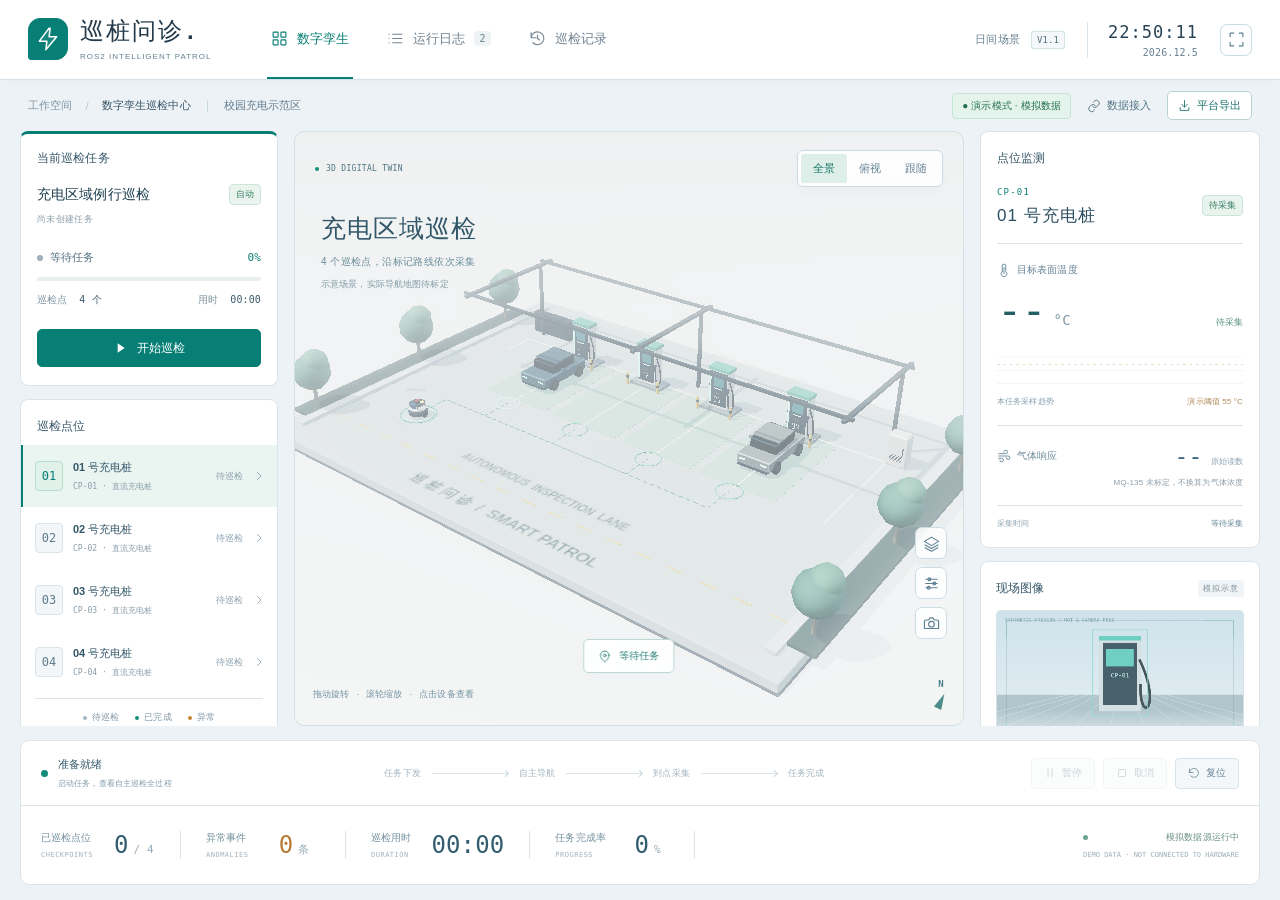
==== deliverables/巡桩问诊-日间优化版.html @ 789c36c6 "Add patrol digital twin daylight demo and organizer platform assets" ====
<!doctype html>
<html lang="zh-CN" class="pt-standalone">
<head>
<!-- Offline demo. All telemetry is simulated until an explicitly configured live adapter is used. -->
  <meta charset="utf-8">
  <meta name="viewport" content="width=device-width, initial-scale=1">
  <meta name="theme-color" content="#edf2f6">
  <meta name="description" content="巡桩问诊 · 基于 ROS2 的智能移动巡检与异常预警系统，独立数字孪生演示模块。">
  <title>巡桩问诊 · 数字孪生巡检中心</title>
  <link rel="icon" href="data:image/svg+xml,%3Csvg xmlns='http://www.w3.org/2000/svg' viewBox='0 0 32 32'%3E%3Crect width='32' height='32' rx='9' fill='%230b1119'/%3E%3Cpath d='M18 4 8 18h7l-1 10 10-15h-8z' fill='%2349dbc3'/%3E%3C/svg%3E">
  <style>
html.pt-standalone{color-scheme:dark;font-family:Inter,"PingFang SC","Microsoft YaHei","Noto Sans CJK SC",sans-serif;background:#0b1119;color:#d8e2e9;font-synthesis:none}
.pt-app,.pt-app *{box-sizing:border-box}.pt-standalone body{margin:0}.pt-app button,.pt-app input{font:inherit}.pt-app button{cursor:pointer}.pt-app button:disabled{cursor:not-allowed}.pt-app button:focus-visible,.pt-app a:focus-visible,.pt-app input:focus-visible,.pt-app canvas:focus-visible{outline:2px solid #65e5c8;outline-offset:3px}.pt-app [hidden]{display:none!important}
.pt-app{--bg:#0b1119;--panel:rgba(17,26,36,.93);--border:rgba(136,166,186,.12);--text:#d8e2e9;--muted:#718796;--green:#50dbba;--amber:#f3b467;position:relative;min-width:360px;height:100dvh;min-height:740px;display:flex;flex-direction:column;background:var(--bg);overflow:hidden;font-family:Inter,"PingFang SC","Microsoft YaHei","Noto Sans CJK SC",sans-serif;font-size:12px;color:var(--text);letter-spacing:.01em}
.pt-app button,.pt-app a{-webkit-tap-highlight-color:transparent}.pt-app button{color:inherit}.pt-app button:disabled{opacity:.35}.pt-app button svg,.pt-app a svg{width:17px;height:17px;flex-shrink:0}.pt-app button{transition:background .16s,border-color .16s,color .16s;touch-action:manipulation}.pt-app button:hover:not(:disabled){color:#e4fff6}.pt-app strong,.pt-app b{font-weight:600}.pt-app small{font-size:10px}.pt-app a{color:inherit;text-decoration:none}.pt-app p,.pt-app h1,.pt-app h2{margin:0}.pt-muted{color:var(--muted)}
.pt-header{height:80px;min-height:80px;border-bottom:1px solid var(--border);display:flex;align-items:center;padding:0 28px;gap:56px;background:#0e151e;z-index:3}.pt-brand{display:flex;gap:12px;align-items:center;flex-shrink:0}.pt-logo{width:40px;height:42px;border-radius:11px;background:linear-gradient(145deg,#204b45,#15302e);border:1px solid #377b68;display:grid;place-items:center;box-shadow:0 0 25px #36ddaf0c}.pt-brand .pt-logo svg{width:26px;height:26px;color:#71f6ce;stroke-width:1.4;fill:#4ccfa512}.pt-brand strong{font-size:24px;letter-spacing:3px;display:block;line-height:1.1}.pt-brand-accent{color:#6ce6c5}.pt-brand-dot{color:#6ce6c5;letter-spacing:0;margin-left:3px}.pt-brand small{display:block;font-size:8px;letter-spacing:2.1px;color:#718b97;margin-top:8px}.pt-nav{display:flex;align-self:stretch;gap:30px}.pt-nav button{background:transparent;border:0;border-bottom:2px solid transparent;padding:0 4px;display:flex;align-items:center;gap:9px;font-size:13px;color:#8193a0;white-space:nowrap}.pt-nav button.active{color:#7be8c9;border-bottom-color:#58d7b4}.pt-nav-count{font:10px ui-monospace,Consolas,monospace;background:#223038;border-radius:4px;padding:2px 5px}.pt-header-right{margin-left:auto;display:flex;align-items:center;gap:22px}.pt-environment{font-size:11px;color:#748998;white-space:nowrap}.pt-environment span{font:9px ui-monospace,monospace;color:#92a4b2;border:1px solid var(--border);padding:3px 5px;border-radius:3px;margin-left:8px}.pt-clock{text-align:right;padding-left:20px;border-left:1px solid var(--border)}.pt-clock b{display:block;font:17px ui-monospace,Consolas,monospace;letter-spacing:1px}.pt-clock small{display:block;font:10px ui-monospace,monospace;color:#748998;margin-top:5px}
.pt-icon-button{display:inline-grid;place-items:center;width:32px;height:32px;background:#13212bd9;border:1px solid #8aa6b526;border-radius:7px;color:#91a5b4!important;flex-shrink:0}.pt-icon-button:hover{background:#244139!important;border-color:#4e8c78}.pt-text-button{display:inline-flex;gap:6px;align-items:center;background:transparent;border:0;color:#8b9fae!important;padding:0;font-size:11px}.pt-text-button svg{width:14px!important;height:14px!important}.pt-subheader{height:51px;min-height:51px;display:flex;align-items:center;justify-content:space-between;padding:0 28px;font-size:11px;background:#0d141c;z-index:2}.pt-subheader>div{display:flex;align-items:center;gap:13px}.pt-breadcrumb{color:#6b7d8b}.pt-slash{color:#3a4b58}.pt-separator{height:12px;width:1px;background:#354451;margin:0 3px}.pt-subheader-right{gap:23px!important}.pt-mode-badge{color:#6ddab9;font-size:10px;background:#294d3d38;border:1px solid #54d4a82b;border-radius:4px;padding:5px 9px}.pt-mode-badge.live{color:#edbc72;background:#71532a29;border-color:#d8a15342}
.pt-workspace{position:relative;display:grid;grid-template-columns:258px minmax(0,1fr) 280px;gap:15px;flex:1;min-height:0;padding:0 20px 14px}.pt-sidebar{display:flex;flex-direction:column;gap:13px;min-height:0;overflow-y:auto;scrollbar-width:thin;scrollbar-color:#30434d transparent;z-index:1}.pt-panel{border:1px solid var(--border);border-radius:9px;background:linear-gradient(135deg,#16212cdd,#101923ee);padding:17px 16px;box-shadow:0 8px 24px #0000000e}.pt-section-title{display:flex;justify-content:space-between;align-items:center;font-size:12px;font-weight:600;margin-bottom:17px}.pt-kicker{font:8px ui-monospace,SFMono-Regular,Consolas,monospace;letter-spacing:1.3px;color:#5c788a;font-weight:400}.pt-mission-name{font-size:14px;display:flex;align-items:center;justify-content:space-between;gap:8px}.pt-tiny-tag{font-size:9px;font-weight:400;color:#6ad5b3;background:#24503e39;border:1px solid #4d9d752e;padding:3px 6px;border-radius:4px;white-space:nowrap}.pt-mission-id{font:9px ui-monospace,monospace;color:#587183;margin-top:8px;letter-spacing:.3px}.pt-mission-status{display:flex;align-items:center;gap:7px;margin-top:24px;font-size:11px}.pt-mission-status>i{width:6px;height:6px;border-radius:50%;background:#667a87}.pt-mission-status>i.running{background:#55dcb7;box-shadow:0 0 8px #55dcb744}.pt-mission-status>i.paused{background:#e4b167}.pt-mission-status>b{font-size:11px;color:#aabec8}.pt-mission-status>span{margin-left:auto;font:11px ui-monospace,monospace;color:#69dbbb}.pt-progress{height:4px;background:#26353d;border-radius:2px;margin-top:12px;overflow:hidden}.pt-progress>i{height:100%;width:0;background:linear-gradient(90deg,#278d81,#65e5bc);display:block;transition:width .3s}.pt-mission-meta{display:flex;justify-content:space-between;font-size:10px;color:#69818f;margin-top:12px}.pt-mission-meta b{font:10px ui-monospace,monospace;color:#b9cbd3;margin-left:9px}.pt-primary{display:flex;align-items:center;justify-content:center;gap:8px;background:#59d5b1;color:#0c2823!important;border:1px solid #79e7c8;border-radius:5px;min-height:38px;padding:8px 15px;font-size:12px;font-weight:600;box-shadow:0 3px 14px #4ed6ab0c}.pt-primary:hover:not(:disabled){background:#84eccb!important;color:#0c2823!important}.pt-start-large{width:100%;margin-top:22px;font-size:12px}.pt-start-large span{margin-left:auto;font:8px ui-monospace,monospace;letter-spacing:.2px;opacity:.65}.pt-start-large svg{width:14px!important;height:14px!important;fill:currentColor;stroke-width:0}.pt-start-large:disabled{background:#263e3b;border-color:#37524c;color:#8db3a7!important;opacity:.75!important}
.pt-points-panel{padding:17px 0 13px}.pt-points-panel .pt-section-title{padding:0 16px;margin-bottom:10px}.pt-point{display:flex;align-items:center;gap:10px;padding:15px 12px;width:100%;text-align:left;border:0;border-left:2px solid transparent;background:transparent}.pt-point:hover{background:#263c4144}.pt-point.selected{background:linear-gradient(90deg,#2e5d542e,#24413d0a);border-left-color:#56ddba}.pt-point-number{font:12px ui-monospace,Consolas,monospace;color:#5f7b8b;display:grid;place-items:center;width:28px;height:30px;border:1px solid #68838a2a;border-radius:5px;background:#122029}.pt-point.selected .pt-point-number{color:#66d9bd;border-color:#397c6a6e;background:#234b3e49}.pt-point-text{display:flex;flex-direction:column;gap:6px;flex:1}.pt-point-text strong{font-size:11px}.pt-point-text small{font:8px ui-monospace,"Microsoft YaHei",monospace;color:#657c8c;white-space:nowrap}.pt-point-state{font-size:9px;color:#647b88;white-space:nowrap}.pt-point-state.done{color:#66cdae}.pt-point-state.warning{color:var(--amber)}.pt-point>svg{width:12px!important;height:12px!important;color:#607785}.pt-point-legend{display:flex;justify-content:center;gap:16px;border-top:1px solid var(--border);padding-top:12px;margin:5px 14px 0;font-size:9px;color:#78909d}.pt-point-legend span{display:flex;align-items:center;gap:5px}.pt-point-legend i{display:block;width:4px;height:4px;border-radius:50%;background:#667c89}.pt-point-legend i.green{background:#65d7b5}.pt-point-legend i.orange{background:#efb361}.pt-robot-identity{display:flex;align-items:center;gap:10px}.pt-robot-symbol{width:38px;height:38px;display:grid;place-items:center;border:1px solid #3b637352;background:#25435240;border-radius:8px;color:#7db8ca}.pt-robot-symbol svg{width:25px;height:25px}.pt-robot-identity strong{font:11px ui-monospace,monospace;letter-spacing:.6px}.pt-robot-identity small{display:block;font-size:9px;color:#698190;margin-top:6px}.pt-robot-identity .pt-tiny-tag{margin-left:auto}.pt-robot-metrics{display:flex;justify-content:space-between;margin-top:20px;font-size:9px;color:#8399a7}.pt-robot-metrics>span{display:flex;align-items:center;gap:5px}.pt-robot-metrics svg{width:12px;height:12px;color:#7896a3}.pt-robot-metrics b{font-size:10px;color:#b0c6d0;margin-left:2px}.pt-coordinate{margin-top:15px;padding:10px 11px;background:#0d1821;border:1px solid #6f94a318;border-radius:5px;display:flex;justify-content:space-between;font:9px ui-monospace,monospace;color:#486a7c}.pt-coordinate b{color:#809ba9;font-weight:400;margin-left:7px}.pt-side-note{font-size:10px;color:#516b7b;padding:4px 6px;display:flex;flex-wrap:wrap;align-items:center;gap:6px}.pt-side-note>svg{width:13px;height:13px}.pt-side-note>span{flex-basis:100%;padding-left:19px;font-size:9px;color:#405969}
.pt-viewport{min-width:0;position:relative;border:1px solid #50728523;border-radius:10px;overflow:hidden;background:#101b25}.pt-scene-host{position:absolute;inset:0}.pt-scene-host canvas{display:block;width:100%;height:100%;touch-action:none}.pt-scene-top{position:absolute;top:17px;left:18px;right:18px;display:flex;align-items:center;justify-content:space-between;gap:10px;pointer-events:none}.pt-scene-caption{display:flex;align-items:center;gap:7px;font:8px ui-monospace,monospace;letter-spacing:1.2px;color:#94b6bf;flex-wrap:wrap}.pt-scene-caption small{display:block;flex-basis:100%;padding-left:11px;font:7px ui-monospace,monospace;letter-spacing:1px;color:#4f7484}.pt-live-dot{width:4px;height:4px;background:#63d9ba;border-radius:50%;box-shadow:0 0 7px #63d9ba77}.pt-view-switch{display:flex;background:#0e1a23c9;padding:3px;border:1px solid #658e9b2b;border-radius:6px;pointer-events:auto;backdrop-filter:blur(12px);flex-shrink:0}.pt-view-switch button{background:transparent;border:0;padding:7px 12px;color:#7894a3;font-size:10px;border-radius:3px}.pt-view-switch button.active{background:#2b4f4a7a;color:#86e0c8}.pt-scene-label{position:absolute;top:83px;left:27px;pointer-events:none;text-shadow:0 2px 10px #101b25}.pt-scene-label>.pt-kicker{font-size:8px;letter-spacing:2px;color:#608a99}.pt-scene-label h1{font-size:25px;line-height:1.6;letter-spacing:2px;font-weight:400;margin-top:8px;color:#c6dbe1}.pt-scene-label h1 span{display:block;color:#6fc8b5}.pt-scene-label p{font-size:9px;letter-spacing:2px;margin-top:10px;color:#658796}.pt-scene-tools{position:absolute;right:16px;bottom:86px;display:flex;flex-direction:column;gap:8px}.pt-scene-tools .pt-icon-button{background:#10212be0;backdrop-filter:blur(8px)}.pt-scene-bottom{position:absolute;bottom:16px;left:18px;right:18px;display:flex;justify-content:space-between;align-items:center;pointer-events:none}.pt-scene-help{font-size:8px;color:#527484}.pt-scene-help>span{padding:0 7px}.pt-compass{display:flex;flex-direction:column;align-items:center;gap:4px;color:#7fabae;font:9px ui-monospace,monospace}.pt-compass i{display:block;width:0;height:0;border-left:4px solid transparent;border-right:4px solid transparent;border-bottom:16px solid #75b3b0;transform:rotate(25deg)}.pt-target-pill{position:absolute;bottom:52px;left:50%;transform:translateX(-50%);padding:9px 14px;border:1px solid #5b9b8b30;background:#102a2ad9;border-radius:5px;display:flex;align-items:center;gap:8px;white-space:nowrap;backdrop-filter:blur(12px);color:#88c9b8;font-size:10px;pointer-events:none}.pt-target-pill svg{width:13px;height:13px}.pt-render-error{position:absolute;inset:20%;padding:25px;display:flex;flex-direction:column;justify-content:center;gap:15px;text-align:center;background:#11212def;border:1px solid #526b7c;border-radius:12px;line-height:1.8}.pt-render-error p{font-size:11px;overflow-wrap:anywhere;color:#dcba89}.pt-render-error small{color:#829cab}
.pt-insight-panel .pt-section-title{margin-bottom:17px}.pt-insight-heading{display:flex;justify-content:space-between;align-items:center;border-bottom:1px solid var(--border);padding-bottom:16px}.pt-insight-heading>div>span{font:9px ui-monospace,monospace;color:#6dbba8;letter-spacing:1.2px}.pt-insight-heading h2{font-size:17px;font-weight:500;margin-top:6px;letter-spacing:1px}.pt-reading{margin-top:19px}.pt-reading>span{display:flex;align-items:center;gap:6px;font-size:10px;color:#8ba0ae}.pt-reading>span svg{width:14px;height:14px;color:#7b9da9}.pt-reading>div{display:flex;align-items:baseline;gap:8px;margin-top:9px}.pt-reading strong{font:42px ui-monospace,Consolas,monospace;letter-spacing:-2px;color:#c9e3e1;line-height:1.2}.pt-reading small{font:14px ui-monospace,monospace;color:#8ca7b1}.pt-reading-state{font-size:9px;margin-left:auto;color:#78b7a5}.pt-reading.warning strong,.pt-reading.warning .pt-reading-state{color:#f0b369}.pt-reading canvas{width:100%;height:40px;margin-top:12px;display:block}.pt-chart-labels{display:flex!important;justify-content:space-between;font-size:8px;color:#547380;margin-top:8px!important}.pt-chart-labels span:last-child{color:#9a825f}.pt-gas-reading{display:flex;justify-content:space-between;align-items:center;border-top:1px solid var(--border);padding-top:17px;margin-top:18px}.pt-gas-reading>span{font-size:10px;color:#8ca3af;display:flex;align-items:center;gap:6px}.pt-gas-reading svg{width:14px;height:14px}.pt-gas-reading b{font:23px ui-monospace,monospace;color:#bfd6df}.pt-gas-reading small{font-family:"Microsoft YaHei",sans-serif;font-size:8px;color:#60818f;margin-left:8px}.pt-data-note{font-size:8px;color:#617683;margin-top:8px!important;text-align:right}.pt-update-time{display:flex;justify-content:space-between;color:#536c7a;font-size:8px;border-top:1px solid var(--border);margin-top:17px;padding-top:12px}.pt-update-time>span{font-family:ui-monospace,monospace;color:#738b98}.pt-camera-panel{padding:15px}.pt-camera-panel .pt-section-title{margin-bottom:13px}.pt-camera-tag{font:8px ui-monospace,"Microsoft YaHei",monospace;letter-spacing:1px;color:#798c99;background:#27333d;padding:3px 5px;border-radius:3px}.pt-camera-frame{position:relative;aspect-ratio:1.85;border:1px solid #50697938;border-radius:5px;overflow:hidden;background:#10202b}.pt-camera-frame canvas,.pt-camera-frame img{display:block;width:100%;height:100%;object-fit:cover}.pt-camera-caption{position:absolute;bottom:0;left:0;right:0;background:linear-gradient(0deg,#091721f0,#09172100);padding:15px 8px 7px;font-size:8px;color:#a1b6bf;text-align:center}.pt-camera-corners{position:absolute;inset:9px;pointer-events:none;border:1px solid #679a9333}.pt-camera-corners:before,.pt-camera-corners:after{content:"";position:absolute;inset:-1px;pointer-events:none;border:1px solid #70b9a577;clip-path:polygon(0 0,13% 0,13% 1%,1% 1%,1% 15%,0 15%,0 0,100% 0,100% 15%,99% 15%,99% 1%,87% 1%,87% 0)}.pt-camera-corners:after{transform:rotate(180deg)}.pt-alert-panel{flex:1;min-height:140px}.pt-alert-count{background:#5a472a46;border:1px solid #b9924b33;padding:1px 6px;border-radius:4px;font:10px ui-monospace,monospace;color:#e4b373}.pt-empty-alert{display:flex;align-items:center;gap:11px;padding:13px 0;color:#597785}.pt-empty-alert>svg{width:29px;height:29px;border:1px solid #42695b;border-radius:50%;padding:6px;color:#72b59b}.pt-empty-alert>span{font-size:10px;color:#9ab1bc}.pt-empty-alert small{display:block;font-size:8px;color:#5d7988;margin-top:7px}.pt-alert-item{display:flex;align-items:flex-start;gap:8px;background:#5b41231f;border:1px solid #b5874738;border-radius:5px;padding:11px 9px;margin-bottom:8px}.pt-alert-item>svg{width:14px;height:14px;color:#e6ad66;flex-shrink:0}.pt-alert-item>div{flex:1}.pt-alert-item strong{font-size:10px;color:#e5b981;line-height:1.5}.pt-alert-item small,.pt-alert-item>div>span{display:block;font-size:8px;color:#9f8e78;margin-top:6px}.pt-alert-item .pt-text-button{font-size:8px;white-space:nowrap;margin-top:3px}
.pt-footer{margin:0 20px 15px;border:1px solid var(--border);border-radius:9px;background:#101a24;z-index:2;flex-shrink:0;overflow:hidden}.pt-control-strip{height:65px;display:flex;align-items:center;padding:0 20px;border-bottom:1px solid var(--border);gap:20px}.pt-control-title{display:flex;align-items:center;gap:10px;min-width:230px}.pt-control-led{width:7px;height:7px;background:#68dfb8;border-radius:50%;box-shadow:0 0 12px #68dfb833}.pt-control-title strong{font-size:11px;display:block}.pt-control-title small{font:8px ui-monospace,"Microsoft YaHei",monospace;color:#68818f;margin-top:6px;display:block}.pt-timeline{display:flex;align-items:center;gap:11px;margin:auto;width:40%;max-width:440px;color:#536f80;font-size:9px}.pt-timeline span{white-space:nowrap}.pt-timeline span.active{color:#6ac8ac}.pt-timeline i{flex:1;min-width:10px;height:1px;background:#304651;position:relative}.pt-timeline i:after{content:"";width:4px;height:4px;border-top:1px solid #304651;border-right:1px solid #304651;transform:rotate(45deg);position:absolute;right:0;top:-1.5px}.pt-control-actions{display:flex;gap:8px;margin-left:auto}.pt-control-actions>button{display:flex;align-items:center;gap:6px;background:#1c2a35;border:1px solid #637f9026;border-radius:4px;font-size:10px;min-height:31px;padding:5px 12px;color:#9cabb8}.pt-control-actions>button svg{width:12px;height:12px}.pt-stat-strip{height:78px;display:flex;align-items:center;padding:0 20px;gap:25px}.pt-stat-strip>div:not(.pt-data-status){display:grid;grid-template-columns:auto auto;column-gap:20px;row-gap:6px;min-width:140px;padding-right:25px;border-right:1px solid var(--border);align-items:center}.pt-stat-strip>div>span:first-child{font-size:10px;color:#829ba9}.pt-stat-strip strong{font:24px ui-monospace,Consolas,monospace;grid-row:span 2}.pt-stat-strip strong b{font-weight:400}.pt-stat-strip strong small{font-size:11px;color:#637d8b;margin-left:5px}.pt-stat-caption{font:7px ui-monospace,monospace;letter-spacing:1.2px;color:#466575}.pt-amber{color:#e8b66f}.pt-data-status{margin-left:auto;display:grid;grid-template-columns:6px 1fr;gap:7px 8px;text-align:right;align-items:center}.pt-data-status>i{width:5px;height:5px;border-radius:50%;background:#66c6a8}.pt-data-status>i.offline{background:#d8aa6f}.pt-data-status>span{font-size:9px;color:#8ba69f}.pt-data-status>small{grid-column:span 2;font:7px ui-monospace,monospace;color:#536e7e;letter-spacing:.3px}
.pt-toast{position:absolute;left:50%;bottom:184px;transform:translateX(-50%);padding:13px 19px;border:1px solid #4c9c8399;border-radius:7px;background:#16352ff2;box-shadow:0 8px 25px #0005;color:#c8e8df;font-size:12px;z-index:20;max-width:90%;line-height:1.6;backdrop-filter:blur(12px)}.pt-dialog{width:min(760px,calc(100vw - 40px));max-height:85dvh;background:#101c27;color:var(--text);border:1px solid #4c6a7c88;border-radius:14px;padding:0;box-shadow:0 30px 120px #0009;scrollbar-width:thin;scrollbar-color:#304754 transparent}.pt-dialog::backdrop{background:#040c13ab;backdrop-filter:blur(7px)}.pt-dialog-header{display:flex;justify-content:space-between;align-items:center;padding:24px 27px;border-bottom:1px solid var(--border);position:sticky;top:0;background:#111f2a;z-index:1}.pt-dialog-header h2{font-size:21px;font-weight:500;margin-top:7px}.pt-dialog-content{padding:25px 27px}.pt-dialog-description{font-size:12px;line-height:1.9;color:#95adbc;margin-bottom:22px!important}.pt-log-list{max-height:45vh;overflow:auto}.pt-log-row{display:flex;gap:14px;align-items:flex-start;padding:13px 0;border-bottom:1px solid var(--border);font-size:12px}.pt-log-row time{font:10px ui-monospace,monospace;color:#6a879a;padding-top:2px;flex-shrink:0}.pt-log-type{color:#7bcfb2;font-size:9px;background:#2f544947;padding:2px 5px;border-radius:3px;white-space:nowrap}.pt-log-row p{line-height:1.5;color:#bacbd4}.pt-secondary{display:inline-flex;align-items:center;gap:7px;background:#1c2d3a;border:1px solid #4c687a66;border-radius:5px;padding:10px 15px;font-size:12px;color:#bed2dc}.pt-history-list{max-height:45vh;overflow:auto;margin-bottom:20px}.pt-history-card{padding:18px;border:1px solid var(--border);border-radius:7px;margin-bottom:12px;background:#172733}.pt-history-card>div:first-child{display:flex;justify-content:space-between;gap:10px}.pt-history-card>div>b{font:12px ui-monospace,monospace}.pt-history-card>small{display:block;color:#638195;font-size:10px;margin:9px 0}.pt-history-card p{color:#9bb7c4;margin:12px 0;font-size:12px}.pt-history-card>div:last-child{display:flex;gap:9px;flex-wrap:wrap}.pt-history-card>div:last-child>span{background:#183e3544;color:#79c5ac;padding:7px;font:9px ui-monospace,monospace;border-radius:4px}.pt-history-card .warning{background:#4d362433!important;color:#d9a56b!important}.pt-dialog-empty{padding:40px 15px;text-align:center;color:#7892a2}.pt-mode-options{display:grid;grid-template-columns:1fr 1fr;gap:12px}.pt-mode-options button{text-align:left;border:1px solid #3e596c80;background:#152733;border-radius:8px;padding:20px 17px}.pt-mode-options button.selected{border-color:#5fd8b399;background:#234b3e4d}.pt-mode-options strong{display:block;font-size:14px;color:#c1ddd4}.pt-mode-options span{display:block;font-size:10px;color:#71938e;line-height:1.7;margin-top:10px}.pt-connection-form{margin-top:25px;padding-top:23px;border-top:1px solid var(--border)}.pt-connection-form label{display:block;font-size:12px;margin-bottom:10px}.pt-connection-form input{display:block;width:100%;background:#0c1923;border:1px solid #3f5b6d99;padding:12px;border-radius:5px;color:#c5dee6;font:12px ui-monospace,monospace}.pt-connection-form>small{display:block;color:#748f9e;margin-top:10px;line-height:1.8;font-size:10px}.pt-connection-form>div{display:flex;gap:10px;align-items:center;margin-top:18px}.pt-connection-form>div>span{color:#92a8b3;margin-left:auto;font-size:11px}.pt-interface-note{background:#b5813920;border:1px solid #ad813841;padding:17px;margin-top:24px;border-radius:6px;font-size:11px;line-height:1.9;color:#9d967d}.pt-interface-note strong{color:#d5b67b}.pt-interface-note p{margin-top:8px}
@media(min-width:1600px){.pt-workspace{grid-template-columns:290px minmax(0,1fr) 315px;gap:20px;padding:0 27px 20px}.pt-header{padding:0 34px}.pt-subheader{padding:0 34px;height:58px;min-height:58px}.pt-panel{padding:20px}.pt-points-panel{padding:20px 0 15px}.pt-point{padding:19px 16px}.pt-point-text strong{font-size:12px}.pt-point-text small{font-size:9px}.pt-point-state{font-size:10px}.pt-section-title{font-size:13px}.pt-mission-name{font-size:15px}.pt-mission-status{margin-top:28px}.pt-start-large{margin-top:25px;height:42px}.pt-scene-label{top:93px;left:34px}.pt-scene-label h1{font-size:30px}.pt-insight-heading h2{font-size:19px}.pt-reading strong{font-size:48px}.pt-reading canvas{height:49px}.pt-footer{margin:0 27px 20px}.pt-stat-strip{gap:35px}.pt-stat-strip>div:not(.pt-data-status){min-width:170px;padding-right:35px}.pt-control-strip{height:70px}.pt-stat-strip{height:85px}.pt-side-note{margin-top:4px}}
@media(max-width:1200px){.pt-header{gap:28px;padding:0 20px}.pt-nav{gap:17px}.pt-header-right{gap:12px}.pt-environment{display:none}.pt-workspace{grid-template-columns:225px minmax(0,1fr) 245px;gap:10px;padding:0 12px 12px}.pt-panel{padding:14px 12px}.pt-points-panel{padding:14px 0}.pt-point{padding:14px 8px;gap:7px}.pt-point-text small{font-size:7px}.pt-point>svg{display:none}.pt-point-state{font-size:8px}.pt-point-number{width:24px}.pt-kicker{font-size:7px;letter-spacing:.6px}.pt-mission-name{font-size:12px}.pt-start-large span{font-size:7px}.pt-scene-label{left:20px;top:83px}.pt-scene-label h1{font-size:21px}.pt-scene-caption{font-size:7px;letter-spacing:.5px}.pt-scene-caption small{display:none}.pt-view-switch button{padding:6px 9px}.pt-scene-top{left:13px;right:13px}.pt-footer{margin:0 12px 12px}.pt-control-title{min-width:210px}.pt-control-strip{padding:0 14px;gap:10px}.pt-control-actions>button{padding:5px 8px}.pt-timeline{gap:7px;font-size:8px}.pt-stat-strip{gap:18px;padding:0 14px}.pt-stat-strip>div:not(.pt-data-status){min-width:122px;padding-right:18px;column-gap:12px}.pt-stat-strip strong{font-size:22px}.pt-data-status>small{font-size:6px;letter-spacing:0}.pt-data-status>span{font-size:8px}.pt-scene-help{font-size:7px}.pt-scene-help>span{padding:0 4px}.pt-camera-caption{font-size:7px}}
@media(max-height:850px) and (min-width:1000px){.pt-app{min-height:690px}.pt-header{height:66px;min-height:66px}.pt-subheader{height:43px;min-height:43px}.pt-panel{padding-top:13px;padding-bottom:13px}.pt-section-title{margin-bottom:12px}.pt-mission-status{margin-top:16px}.pt-start-large{margin-top:15px}.pt-point{padding-top:12px;padding-bottom:12px}.pt-sidebar{gap:10px}.pt-robot-metrics{margin-top:13px}.pt-coordinate{margin-top:10px;padding:8px}.pt-side-note{display:none}.pt-insight-heading{padding-bottom:12px}.pt-reading{margin-top:13px}.pt-reading strong{font-size:35px}.pt-reading canvas{height:30px;margin-top:7px}.pt-gas-reading{padding-top:12px;margin-top:11px}.pt-update-time{margin-top:10px;padding-top:9px}.pt-camera-panel{padding:12px}.pt-camera-frame{aspect-ratio:2.2}.pt-alert-panel{min-height:120px}.pt-control-strip{height:56px}.pt-stat-strip{height:68px}.pt-scene-label h1{font-size:22px}}
@media(max-width:999px){.pt-app{height:auto;min-height:100dvh;overflow:visible}.pt-header{height:70px;min-height:70px;gap:20px;flex-wrap:wrap}.pt-brand strong{font-size:20px}.pt-brand small{font-size:7px;letter-spacing:1.5px}.pt-logo{width:34px;height:36px}.pt-nav{gap:15px;margin-left:auto}.pt-nav button{font-size:11px;gap:5px}.pt-header-right{margin-left:0}.pt-clock{display:none}.pt-header-right .pt-icon-button{width:29px;height:29px}.pt-subheader{height:46px;min-height:46px;padding:0 18px}.pt-breadcrumb,.pt-slash,.pt-separator,.pt-subheader .pt-muted{display:none}.pt-workspace{grid-template-columns:235px 1fr;gap:12px;padding:0 15px 15px;flex:none}.pt-left{grid-column:1;grid-row:1;height:650px}.pt-viewport{grid-column:2;grid-row:1;height:650px}.pt-right{grid-column:span 2;display:grid;grid-template-columns:1.2fr 1fr;overflow:visible}.pt-right .pt-insight-panel{grid-row:span 2}.pt-insight-panel .pt-reading canvas{height:60px}.pt-camera-frame{aspect-ratio:2.5}.pt-alert-panel{min-height:135px}.pt-robot-panel{flex:1}.pt-side-note{display:none}.pt-scene-label h1{font-size:23px}.pt-scene-caption{display:none}.pt-scene-top{justify-content:flex-end}.pt-footer{margin:0 15px 15px}.pt-timeline{display:none}.pt-stat-strip{flex-wrap:wrap;height:auto;padding:18px;gap:20px}.pt-stat-strip>div:not(.pt-data-status){flex:1;min-width:130px}.pt-data-status{flex-basis:100%;display:flex;justify-content:flex-end;flex-wrap:wrap}.pt-data-status>small{margin-left:8px}.pt-toast{position:fixed;bottom:25px}.pt-control-title{min-width:0;flex:1}.pt-control-title small{font-size:7px}}
@media(max-width:620px){.pt-header{padding:0 14px;gap:9px;height:69px;min-height:69px}.pt-brand{gap:8px}.pt-brand strong{font-size:18px;letter-spacing:2px}.pt-brand small{font-size:6px;letter-spacing:1px;margin-top:6px}.pt-nav{gap:7px}.pt-nav button{font-size:0;padding:0 5px}.pt-nav button svg{width:19px;height:19px}.pt-nav-count{display:none}.pt-header-right{display:none}.pt-subheader{font-size:10px;padding:0 13px}.pt-subheader>div{gap:7px}.pt-subheader-right{gap:8px!important}.pt-mode-badge{font-size:8px;padding:5px}.pt-text-button{font-size:9px}.pt-workspace{grid-template-columns:1fr;padding:0 10px 10px;gap:10px}.pt-viewport{grid-column:1;grid-row:1;height:470px}.pt-left{grid-column:1;grid-row:2;height:auto;display:grid;grid-template-columns:1fr 1fr;gap:10px;overflow:visible}.pt-mission-panel{grid-column:1}.pt-points-panel{grid-column:2;grid-row:1 / span 2}.pt-robot-panel{grid-column:1}.pt-left .pt-panel{padding-left:11px;padding-right:11px}.pt-points-panel{padding-left:0!important;padding-right:0!important}.pt-points-panel .pt-section-title{padding:0 10px}.pt-kicker{font-size:6px;letter-spacing:.3px}.pt-section-title{font-size:10px;gap:3px}.pt-mission-name{font-size:10px;gap:4px}.pt-mission-id{font-size:7px}.pt-tiny-tag{font-size:7px;padding:3px 4px}.pt-mission-status{margin-top:17px}.pt-mission-status>b{font-size:9px}.pt-start-large{padding:8px 9px;font-size:10px;margin-top:16px}.pt-start-large span{display:none}.pt-mission-meta{font-size:8px}.pt-mission-meta b{font-size:8px;margin-left:3px}.pt-point{padding:18px 7px;gap:6px;flex-wrap:wrap}.pt-point-number{width:24px;height:29px;font-size:10px}.pt-point-text strong{font-size:9px}.pt-point-text small{font-size:6px}.pt-point-state{margin-left:auto;font-size:8px}.pt-point-legend{gap:9px;margin:5px 8px 0;font-size:7px}.pt-robot-identity{gap:6px;flex-wrap:wrap}.pt-robot-symbol{width:29px;height:32px}.pt-robot-symbol svg{width:20px;height:20px}.pt-robot-identity strong{font-size:9px;letter-spacing:0}.pt-robot-identity small{font-size:7px}.pt-robot-identity .pt-tiny-tag{display:none}.pt-robot-metrics{gap:5px;flex-wrap:wrap;font-size:8px;margin-top:12px}.pt-robot-metrics b{font-size:8px}.pt-coordinate{font-size:8px;padding:8px 5px}.pt-coordinate b{margin-left:3px}.pt-right{grid-column:1;grid-template-columns:1fr;gap:10px}.pt-right .pt-insight-panel{grid-row:auto}.pt-insight-panel .pt-reading canvas{height:65px}.pt-insight-heading h2{font-size:18px}.pt-reading strong{font-size:44px}.pt-camera-frame{aspect-ratio:2}.pt-alert-panel{min-height:130px}.pt-footer{margin:0 10px 10px}.pt-control-strip{padding:10px 12px;height:auto;min-height:65px;gap:8px;flex-wrap:wrap}.pt-control-title{flex-basis:100%;padding-bottom:8px}.pt-control-title small{font-size:8px}.pt-control-actions{margin-left:0;width:100%;justify-content:space-between}.pt-control-actions button{justify-content:center;flex:1}.pt-stat-strip{gap:17px 10px;padding:16px 12px}.pt-stat-strip>div:not(.pt-data-status){min-width:calc(50% - 20px);padding-right:12px;column-gap:9px;grid-template-columns:1fr auto}.pt-stat-strip>div>span:first-child{font-size:9px}.pt-stat-strip strong{font-size:25px}.pt-stat-caption{font-size:6px}.pt-data-status{font-size:8px;justify-content:center}.pt-data-status>small{margin-left:0;font-size:6px}.pt-scene-label{top:76px;left:20px}.pt-scene-label h1{font-size:24px}.pt-scene-label>.pt-kicker{font-size:7px}.pt-dialog-content,.pt-dialog-header{padding:20px}.pt-mode-options{grid-template-columns:1fr}.pt-mode-options button{padding:15px}.pt-log-row{gap:9px}.pt-log-row p{font-size:10px}.pt-history-card>div>b{font-size:9px}.pt-interface-note{font-size:10px}}
@media(prefers-reduced-motion:reduce){.pt-app *{transition:none!important;scroll-behavior:auto!important}}

</style>
  <style>
/* Daylight operation view. Loaded after the original layout, with equal specificity. */
html.pt-standalone{color-scheme:light;background:#edf2f6;color:#243a4b;font-family:"HarmonyOS Sans SC","Source Han Sans SC","Microsoft YaHei",sans-serif}
.pt-app button:hover:not(:disabled){color:#087f75}
.pt-app{--bg:#edf2f6;--panel:#fff;--border:#dbe4eb;--text:#243a4b;--muted:#637c8e;--green:#087f75;--amber:#b86b1d;background:#edf2f6;font-family:"HarmonyOS Sans SC","Source Han Sans SC","Microsoft YaHei",sans-serif;color:var(--text)}
.pt-header{background:#fff;border-bottom-color:#d5e0e8;box-shadow:0 2px 12px #24415805}.pt-brand-accent,.pt-brand-dot{color:inherit}.pt-brand strong{font-weight:700;letter-spacing:2px}.pt-brand small{letter-spacing:1px;color:#63818d;font-size:8px}.pt-logo{background:#087f75;border-color:#087f75;box-shadow:none;border-radius:12px 12px 12px 3px}.pt-brand .pt-logo svg{color:#fff;fill:#ffffff10}.pt-nav button{color:#718392}.pt-nav button.active{color:#087f75;border-bottom-color:#087f75}.pt-nav-count{background:#eef3f6;color:#668393}.pt-clock b{color:#294456;font-family:"DIN Alternate",Bahnschrift,ui-monospace,monospace}.pt-clock small,.pt-environment{color:#688394}.pt-environment span{color:#537382;border-color:#d3e0e6;background:#f5f8fa}.pt-subheader{background:#edf2f6;color:#365365}.pt-breadcrumb{color:#8094a2}.pt-slash{color:#b7c6d0}.pt-separator{background:#c9d7df}.pt-subheader-right{gap:16px!important}.pt-mode-badge{background:#e4f4ec;border-color:#c4e4d4;color:#246f51}.pt-mode-badge.live{background:#fff4dd;border-color:#ebd3a5;color:#9a671d}.pt-app .pt-text-button{color:#547786!important}.pt-app .pt-text-button:hover:not(:disabled){color:#087f75!important}.pt-platform-button{display:flex;align-items:center;gap:6px;border:1px solid #b9d3d4;background:#fff;border-radius:5px;padding:6px 10px;color:#176e69!important;font-size:10px}.pt-platform-button svg{width:13px!important;height:13px!important}.pt-app .pt-platform-button:hover{background:#e0f2ed!important;color:#075b53!important}
.pt-workspace{gap:16px}.pt-panel{background:#fff;border-color:#d9e4eb;box-shadow:none;border-radius:8px;padding-top:18px;padding-bottom:18px}.pt-section-title{font-weight:700;color:#345568}.pt-section-title>.pt-kicker{display:none}.pt-mission-panel{border-top:3px solid #087f75;padding-top:16px}.pt-mission-name{font-weight:600;color:#1c3e50}.pt-mission-id{color:#8b9eab}.pt-tiny-tag{background:#e9f4ef;border-color:#cce4da;color:#367c63}.pt-mission-status>b{color:#516e7e}.pt-mission-status>span{color:#087f75}.pt-mission-status>i{background:#9db0bc}.pt-mission-status>i.running{background:#138d78;box-shadow:none}.pt-progress{background:#e9eff1}.pt-progress>i{background:#138f7c}.pt-mission-meta{color:#7d93a0}.pt-mission-meta b{color:#3c5b6d}.pt-primary{background:#087f75;border-color:#087f75;color:#fff!important;box-shadow:none;border-radius:5px}.pt-app .pt-primary:hover:not(:disabled){background:#07675e!important;color:#fff!important}.pt-start-large:disabled{background:#edf4f1;border-color:#d3e6dd;color:#7a9d8e!important}.pt-start-large>span{display:none}.pt-start-large svg{margin-right:2px}.pt-points-panel{padding-top:18px}.pt-point:hover{background:#f3f8fa}.pt-point.selected{background:#eaf5f1;border-left-color:#087f75}.pt-point-number{background:#f2f6f9;border-color:#d9e4eb;color:#607d8d;border-radius:4px}.pt-point.selected .pt-point-number{background:#dff1e9;border-color:#b7ddce;color:#087f75}.pt-point-text strong{color:#34576a;font-weight:600}.pt-point-text small{color:#889ca9}.pt-point-state{color:#8ba0ad}.pt-point-state.done{color:#087f75}.pt-point-state.warning{color:#b86b1d}.pt-point>svg{color:#7e9caa}.pt-point-legend{color:#8298a6}.pt-point-legend i{background:#a4b7c4}.pt-point-legend i.green{background:#148e79}.pt-point-legend i.orange{background:#c5853d}.pt-robot-symbol{background:#edf4f8;border-color:#dae5eb;color:#4a7d96}.pt-robot-identity strong{color:#365a6b}.pt-robot-identity small{color:#8ba0ad}.pt-robot-metrics{color:#7f96a3}.pt-robot-metrics b{color:#41697b}.pt-coordinate{background:#f2f6f8;border-color:#dce7ed;color:#90a5b2}.pt-coordinate b{color:#688797}.pt-side-note{color:#869da9}.pt-side-note>span{color:#9aacb7}
.pt-viewport{border-color:#d2e0e7;background:#dce8ef;border-radius:10px}.pt-scene-top{top:18px;left:20px;right:20px}.pt-scene-caption{color:#4c7484;letter-spacing:.3px}.pt-scene-caption small{display:none}.pt-live-dot{background:#198e7c;box-shadow:none}.pt-view-switch{background:#ffffffd9;border-color:#c9dce5;backdrop-filter:blur(10px);border-radius:6px;box-shadow:0 4px 12px #3a687b07}.pt-view-switch button{color:#668394;font-size:11px}.pt-view-switch button.active{background:#deeee8;color:#16766b}.pt-app .pt-view-switch button:hover{color:#087f75}.pt-scene-label{top:76px;left:26px;text-shadow:0 1px 8px #f4f8fa66}.pt-scene-label h1{font-size:25px;color:#325769;font-weight:600;letter-spacing:1px;margin:0}.pt-scene-label p{color:#6a8d9a;font-size:10px;letter-spacing:.4px;margin-top:7px}.pt-scene-map-note{display:inline-block;font-size:9px;color:#7e9aa7;margin-top:9px}.pt-app .pt-icon-button{background:#ffffffda;border-color:#cbdce5;color:#5c8092!important}.pt-app .pt-icon-button:hover{background:#e5f0ed!important;border-color:#98bfb5;color:#087f75!important}.pt-scene-tools .pt-icon-button{background:#ffffffd6}.pt-scene-help{color:#7393a3;font-size:9px}.pt-compass{color:#477e8c}.pt-compass i{border-bottom-color:#4c8d8a}.pt-target-pill{background:#ffffffec;border-color:#bcd9d1;color:#227e72;box-shadow:0 3px 14px #486d7d08}.pt-render-error{background:#f7fafcf2;border-color:#9bbac8;color:#35596c}.pt-render-error p{color:#9f713e}.pt-render-error small{color:#7b95a4}
.pt-insight-heading>div>span{color:#087f75}.pt-insight-heading h2{color:#2c4e61}.pt-reading>span{color:#658395}.pt-reading>span svg{color:#688b9e}.pt-reading strong{color:#245f65;font-family:"DIN Alternate",Bahnschrift,ui-monospace,monospace;font-weight:500;letter-spacing:-1px}.pt-reading small{color:#7d9aa7}.pt-reading-state{color:#5a917b}.pt-reading.warning strong,.pt-reading.warning .pt-reading-state{color:#b86b1d}.pt-chart-labels{color:#829fae}.pt-chart-labels span:last-child{color:#b08958}.pt-gas-reading>span{color:#6c8b9b}.pt-gas-reading b{color:#3b687c}.pt-gas-reading small{color:#8ba3b1}.pt-data-note{color:#8d9ea9}.pt-update-time{color:#8da4b1}.pt-update-time>span{color:#608293}.pt-camera-tag{background:#f0f4f6;color:#7d909d}.pt-camera-frame{border-color:#d5e2e7;background:#d8e6ec}.pt-camera-caption{background:linear-gradient(0deg,#e9f2f6f0,#e9f2f600);color:#436c7d}.pt-camera-corners{border-color:#6c9d9744}.pt-alert-count{color:#a97231;background:#fff4e4;border-color:#efdab9}.pt-empty-alert>svg{color:#6b9e88;border-color:#b8d9c8;background:#f0f7f2}.pt-empty-alert>span{color:#6f8a98}.pt-empty-alert small{color:#97a9b4}.pt-alert-item{background:#fff8ed;border-color:#edd9bb}.pt-alert-item>svg{color:#b97d39}.pt-alert-item strong{color:#a26b2b}.pt-alert-item small,.pt-alert-item>div>span{color:#a88d6b}
.pt-footer{background:#fff;border-color:#d9e4eb;box-shadow:none}.pt-control-led{background:#138d79;box-shadow:none}.pt-control-title strong{color:#355b6e}.pt-control-title small{color:#819aaa}.pt-timeline{color:#a1b3bf}.pt-timeline span.active{color:#087f75}.pt-timeline i{background:#dbe6eb}.pt-timeline i:after{border-color:#c6d7de}.pt-control-actions>button{background:#f4f7f9;border-color:#d8e4eb;color:#658596}.pt-app .pt-control-actions>button:hover:not(:disabled){background:#e8f2ee;color:#087f75}.pt-stat-strip>div>span:first-child{color:#73909f}.pt-stat-strip strong{color:#325d70;font-family:"DIN Alternate",Bahnschrift,ui-monospace,monospace}.pt-stat-strip strong small{color:#96aab6}.pt-stat-strip .pt-amber{color:#b87b33}.pt-stat-caption{color:#a2b3bd;letter-spacing:.5px}.pt-data-status>i{background:#6ba48c}.pt-data-status>i.offline{background:#c39a61}.pt-data-status>span{color:#688e81}.pt-data-status>small{color:#9bb0bb;letter-spacing:0}
.pt-toast{background:#edf8f1f7;border-color:#9fcbb8;color:#3b7760;box-shadow:0 5px 24px #345a4c18}.pt-dialog{background:#fff;color:#2e5062;border-color:#b9ceda;box-shadow:0 25px 90px #2e526737}.pt-dialog::backdrop{background:#32556b44;backdrop-filter:blur(6px)}.pt-dialog-header{background:#f5f9fb;border-color:#d8e5ec}.pt-dialog-header .pt-kicker{display:none}.pt-dialog-header h2{margin-top:0;font-weight:600}.pt-dialog-description{color:#7d96a5}.pt-log-row time{color:#93a7b4}.pt-log-type{color:#42856e;background:#eaf4ef}.pt-log-row p{color:#56788a}.pt-secondary{background:#f1f6f9;border-color:#cbdce5;color:#537e91}.pt-app .pt-secondary:hover:not(:disabled){background:#e2eee9;color:#087f75}.pt-history-card{background:#f8fbfc;border-color:#d9e5eb}.pt-history-card>small{color:#8aa3b2}.pt-history-card p{color:#6c8b9c}.pt-history-card>div:last-child>span{background:#eaf5ef;color:#4b8b72}.pt-history-card .warning{background:#fff2de!important;color:#b4864e!important}.pt-dialog-empty{color:#8da4b1}.pt-mode-options button{background:#f4f8fa;border-color:#d8e4eb}.pt-mode-options button.selected{background:#eaf6ef;border-color:#94c5ad}.pt-mode-options strong{color:#3b7965}.pt-mode-options span{color:#81a08e}.pt-connection-form input{background:#f7fafc;border-color:#c9dce7;color:#4e7489}.pt-connection-form>small{color:#8ba3b1}.pt-connection-form>div>span{color:#7e99a8}.pt-interface-note{background:#fff9ec;border-color:#eddbb5;color:#9f8d68}.pt-interface-note strong{color:#a7833e}.pt-platform-options{display:grid;grid-template-columns:1fr 1fr;gap:14px}.pt-platform-options>section{background:#f6fafc;border:1px solid #d8e5ed;border-radius:7px;padding:18px}.pt-platform-options h3{font-size:14px;font-weight:600;margin:0;color:#426d7f}.pt-platform-options p{font-size:11px;line-height:1.9;color:#879fae;margin:12px 0 19px;min-height:65px}.pt-platform-options button{width:100%;font-size:11px;justify-content:center}
@media(max-width:1200px){.pt-workspace{gap:10px}.pt-scene-label h1{font-size:22px}.pt-subheader-right{gap:10px!important}}
@media(max-width:620px){.pt-subheader{height:auto;min-height:65px;align-items:flex-start;flex-wrap:wrap;padding-top:10px;padding-bottom:10px;gap:9px}.pt-subheader-right{width:100%;justify-content:space-between}.pt-mode-badge{font-size:8px}.pt-platform-button{font-size:9px;padding:4px 7px}.pt-scene-label{top:72px;left:19px}.pt-scene-label h1{font-size:24px}.pt-scene-label p{font-size:9px}.pt-scene-map-note{font-size:8px}.pt-panel{padding-top:15px;padding-bottom:15px}.pt-platform-options{grid-template-columns:1fr}.pt-platform-options p{min-height:0}.pt-left .pt-section-title>.pt-kicker{display:none}.pt-points-panel{padding-left:0;padding-right:0}}

</style>
</head>
<body>
  <div id="patrol-twin"></div>
  <noscript>请启用 JavaScript 以运行巡桩问诊数字孪生。</noscript>
  <script>
var PatrolTwinModule=(()=>{var Zr=Object.defineProperty;var Ch=Object.getOwnPropertyDescriptor;var Ph=Object.getOwnPropertyNames;var Ih=Object.prototype.hasOwnProperty;var Lh=(s,e)=>{for(var t in e)Zr(s,t,{get:e[t],enumerable:!0})},Nh=(s,e,t,n)=>{if(e&&typeof e=="object"||typeof e=="function")for(let i of Ph(e))!Ih.call(s,i)&&i!==t&&Zr(s,i,{get:()=>e[i],enumerable:!(n=Ch(e,i))||n.enumerable});return s};var Dh=s=>Nh(Zr({},"__esModule",{value:!0}),s);var h0={};Lh(h0,{mountPatrolTwin:()=>tl});var ei={name:"\u5DE1\u6869\u95EE\u8BCA",robotId:"FISHBOT-01",mapId:"demo-parking-v1",mapLabel:"\u6821\u56ED\u5145\u7535\u793A\u8303\u533A",mapVerified:!1,home:{x:-8.5,z:3.5,yaw:0},points:[{id:"CP-01",name:"01 \u53F7\u5145\u7535\u6869",x:-6,z:.3,temperature:32.8,gasRaw:284,condition:"normal"},{id:"CP-02",name:"02 \u53F7\u5145\u7535\u6869",x:-2,z:.3,temperature:34.2,gasRaw:301,condition:"normal"},{id:"CP-03",name:"03 \u53F7\u5145\u7535\u6869",x:2,z:.3,temperature:63.5,gasRaw:328,condition:"warning"},{id:"CP-04",name:"04 \u53F7\u5145\u7535\u6869",x:6,z:.3,temperature:33.6,gasRaw:292,condition:"normal"}],simulation:{speed:2.2,scanSeconds:3.4,returnHome:!0},thresholds:{temperature:55},staleAfterMs:8e3,transform:{scale:1,originX:0,originZ:0,rotation:0},websocketUrl:""};function ll(s={}){return{...ei,...s,home:{...ei.home,...s.home},simulation:{...ei.simulation,...s.simulation},thresholds:{...ei.thresholds,...s.thresholds},transform:{...ei.transform,...s.transform},points:(s.points||ei.points).map(e=>({...e}))}}var Uh=new Set(["navigating","scanning","returning"]),Ss={idle:"\u7B49\u5F85\u4EFB\u52A1",navigating:"\u524D\u5F80\u5DE1\u68C0\u70B9",scanning:"\u5230\u70B9\u91C7\u96C6",returning:"\u8FD4\u56DE\u5F85\u547D\u533A",completed:"\u4EFB\u52A1\u5DF2\u5B8C\u6210",cancelled:"\u4EFB\u52A1\u5DF2\u53D6\u6D88",waiting:"\u7B49\u5F85\u771F\u5B9E\u6570\u636E",error:"\u4EFB\u52A1\u5F02\u5E38"},bs=class{constructor(e,t=()=>{}){this.config=e,this.onEvent=t,this.sequence=0,this.mode="demo",this.reset()}reset(){this.state={mode:this.mode,stage:this.mode==="demo"?"idle":"waiting",paused:!1,elapsed:0,progress:0,index:-1,scan:0,completed:0,battery:this.mode==="demo"?92:null,robot:{...this.config.home},results:[],alerts:[],taskId:null,target:null,temperature:null,gasRaw:null,lastUpdate:null,sensorPointId:null,lastSensorAt:null,poseSeen:!1,taskSeen:!1},this.path=[],this.travelled=[],this.emit("reset","\u89C6\u56FE\u5DF2\u590D\u4F4D")}emit(e,t,n={}){this.onEvent({type:e,message:t,at:Date.now(),...n})}get active(){return Uh.has(this.state.stage)}start(){return this.mode!=="demo"?!1:this.active?(this.state.paused&&this.pause(),!0):(this.reset(),this.state.taskId=`DEMO-${new Date().toISOString().slice(0,10).replaceAll("-","")}-${String(++this.sequence).padStart(3,"0")}`,this.state.stage="navigating",this.state.index=0,this.setTarget(this.config.points[0]),this.emit("start","\u6F14\u793A\u5DE1\u68C0\u4EFB\u52A1\u5DF2\u542F\u52A8"),!0)}setTarget(e){let t=this.state;t.target=e,this.path=[{x:t.robot.x,z:1.8},{x:e.x,z:1.8},{x:e.x,z:e.z}].filter((n,i,r)=>i===0||Math.hypot(n.x-r[i-1].x,n.z-r[i-1].z)>.01),this.emit("navigate",`\u524D\u5F80 ${e.name||"\u5F85\u547D\u533A"}`,{pointId:e.id})}pause(){return this.mode!=="demo"||!this.active?!1:(this.state.paused=!this.state.paused,this.emit("pause",this.state.paused?"\u6F14\u793A\u5DF2\u6682\u505C":"\u6F14\u793A\u5DF2\u7EE7\u7EED"),!0)}cancel(){return this.mode!=="demo"||!this.active?!1:(this.state.stage="cancelled",this.state.paused=!1,this.path=[],this.emit("cancel","\u6F14\u793A\u4EFB\u52A1\u5DF2\u53D6\u6D88\uFF0C\u4FDD\u7559\u5F53\u524D\u5DE1\u68C0\u7ED3\u679C"),!0)}setMode(e){["demo","live"].includes(e)&&(this.mode=e,this.reset(),this.emit("mode",e==="demo"?"\u5DF2\u5207\u6362\u81F3\u6F14\u793A\u6A21\u5F0F":"\u5DF2\u5207\u6362\u81F3\u5B9E\u65F6\u6A21\u5F0F\uFF0C\u7B49\u5F85\u771F\u5B9E\u6570\u636E"))}finish(){this.state.stage="completed",this.state.progress=1,this.state.target=null,this.emit("complete",`\u5DE1\u68C0\u5B8C\u6210 \xB7 ${this.state.completed} \u4E2A\u70B9\u4F4D \xB7 ${this.state.alerts.length} \u6761\u5F02\u5E38`,{results:[...this.state.results],taskId:this.state.taskId})}update(e){let t=this.state;if(!(this.mode!=="demo"||!this.active||t.paused)){if(t.elapsed+=e,t.lastUpdate=Date.now(),t.battery=Math.max(0,92-t.elapsed/180),t.stage==="scanning"){if(t.scan+=e,t.scan>=this.config.simulation.scanSeconds){let n=this.config.points[t.index],i=Number(n.temperature.toFixed(1)),r=i>=this.config.thresholds.temperature,a={pointId:n.id,name:n.name,temperature:i,gasRaw:n.gasRaw,warning:r,at:Date.now(),source:"demo"};if(t.results.push(a),t.completed++,t.temperature=i,t.gasRaw=n.gasRaw,t.sensorPointId=n.id,t.lastSensorAt=Date.now(),r){let o={...a,id:`AL-${t.taskId}-${n.id}`,message:`${n.name} \u76EE\u6807\u8868\u9762\u6E29\u5EA6\u504F\u9AD8`,acknowledged:!1};t.alerts.push(o),this.emit("alert",`${n.name} \u6E29\u5EA6 ${i} \xB0C\uFF0C\u8FBE\u5230\u6F14\u793A\u9608\u503C`,{alert:o})}this.emit("sample",`${n.name} \u91C7\u96C6\u5B8C\u6210`,{result:a}),t.index++,t.scan=0,t.index<this.config.points.length?(t.stage="navigating",this.setTarget(this.config.points[t.index])):this.config.simulation.returnHome?(t.stage="returning",this.setTarget({...this.config.home,name:"\u5F85\u547D\u533A"})):this.finish()}}else{let n=this.config.simulation.speed*e;for(;this.path.length&&n>0;){let i=this.path[0],r=i.x-t.robot.x,a=i.z-t.robot.z,o=Math.hypot(r,a);if(o>1e-4){let l=Math.atan2(r,a),c=Math.atan2(Math.sin(l-t.robot.yaw),Math.cos(l-t.robot.yaw));t.robot.yaw+=c*Math.min(1,e*8)}o<=n?(t.robot.x=i.x,t.robot.z=i.z,n-=o,this.path.shift()):(t.robot.x+=r/o*n,t.robot.z+=a/o*n,n=0)}this.travelled.push({x:t.robot.x,z:t.robot.z}),this.travelled.length>2e3&&this.travelled.shift(),this.path.length||(t.stage==="returning"?this.finish():(t.stage="scanning",t.scan=0,this.emit("arrive",`\u5DF2\u5230\u8FBE ${t.target.name}\uFF0C\u5F00\u59CB\u91C7\u96C6`)))}t.progress=t.stage==="completed"?1:Math.min(.97,(t.completed+(t.stage==="scanning"?t.scan/this.config.simulation.scanSeconds:.15))/this.config.points.length*.94)}}acknowledge(e){let t=this.state.alerts.find(n=>n.id===e);t&&(t.acknowledged=!0,this.emit("acknowledge","\u6F14\u793A\u5F02\u5E38\u5DF2\u6807\u8BB0\u4E3A\u5DF2\u8BFB"))}};var Es=class{constructor(e,{onMessage:t,onStatus:n}){this.config=e,this.onMessage=t,this.onStatus=n,this.socket=null,this.status="disconnected",this.generation=0}setStatus(e){this.status=e,this.onStatus(e)}connect(e){let t;try{t=new URL(e)}catch{throw new Error("\u8BF7\u8F93\u5165\u5B8C\u6574\u7684 ws:// \u6216 wss:// \u5730\u5740")}if(!["ws:","wss:"].includes(t.protocol))throw new Error("\u4EC5\u652F\u6301\u5E94\u7528 WebSocket \u5730\u5740");if(location.protocol==="https:"&&t.protocol!=="wss:")throw new Error("HTTPS \u9875\u9762\u9700\u8981\u4F7F\u7528 wss://");if(t.username||t.password)throw new Error("\u8BF7\u901A\u8FC7\u540E\u7AEF\u4F1A\u8BDD\u8BA4\u8BC1\uFF0C\u4E0D\u8981\u5728\u5730\u5740\u4E2D\u5305\u542B\u5BC6\u7801");this.disconnect();let n=++this.generation;this.setStatus("connecting");let i=new WebSocket(t.href);this.socket=i,i.addEventListener("open",()=>{n===this.generation&&this.setStatus("connected")}),i.addEventListener("message",r=>{if(n===this.generation)try{this.ingest(JSON.parse(r.data))}catch(a){this.onStatus(this.status,`\u5FFD\u7565\u65E0\u6548\u6D88\u606F\uFF1A${a.message}`)}}),i.addEventListener("close",()=>{n===this.generation&&this.setStatus("disconnected")}),i.addEventListener("error",()=>{n===this.generation&&this.setStatus("error")})}ingest(e){if(!e||typeof e!="object"||!["pose","sensor","task","alert","status","image"].includes(e.type))throw new Error("\u6D88\u606F type \u4E0D\u53D7\u652F\u6301");if(e.robotId!==this.config.robotId||e.mapId!==this.config.mapId)throw new Error("robotId \u6216 mapId \u4E0E\u5F53\u524D\u573A\u666F\u4E0D\u4E00\u81F4");let t=Date.parse(e.timestamp);if(!Number.isFinite(t)||t>Date.now()+3e4)throw new Error("timestamp \u5FC5\u987B\u662F\u6709\u6548\u7684 ISO \u65F6\u95F4");let n=e.payload;if(!n||typeof n!="object")throw new Error("\u7F3A\u5C11 payload");let i=a=>typeof a=="number"&&Number.isFinite(a);if(e.type==="pose"&&(![n.x,n.y,n.yaw].every(i)||n.frameId!=="map"))throw new Error("pose \u9700\u8981 map \u5750\u6807\u7CFB\u7684 x/y/yaw");if(e.type==="sensor"&&(!this.config.points.some(a=>a.id===n.pointId)||![n.temperature,n.gasRaw].every(i)))throw new Error("sensor \u9700\u8981\u6709\u6548 pointId\u3001temperature \u548C gasRaw");if(e.type==="task"&&(!["idle","navigating","scanning","returning","completed","cancelled","error"].includes(n.stage)||!i(n.progress)||n.progress<0||n.progress>1||!Number.isInteger(n.completed)||n.completed<0||n.completed>this.config.points.length||!i(n.elapsed)||n.elapsed<0))throw new Error("task \u72B6\u6001\u6216\u8FDB\u5EA6\u5B57\u6BB5\u65E0\u6548");if(e.type==="task"&&(typeof n.taskId!="string"||!n.taskId||n.pointId!=null&&!this.config.points.some(a=>a.id===n.pointId)))throw new Error("task \u9700\u8981 taskId\uFF0CpointId \u5FC5\u987B\u5BF9\u5E94\u6709\u6548\u70B9\u4F4D");if(e.type==="status"&&(!i(n.battery)||n.battery<0||n.battery>100))throw new Error("battery \u9700\u8981 0\u2013100");if(e.type==="alert"&&(typeof n.id!="string"||!n.id||typeof n.message!="string"||!this.config.points.some(a=>a.id===n.pointId)))throw new Error("alert \u9700\u8981 id\u3001message \u548C\u6709\u6548 pointId");if(e.type==="image"){if(typeof n.url!="string"||!this.config.points.some(o=>o.id===n.pointId))throw new Error("image \u9700\u8981\u6709\u6548 pointId \u548C url");let a=new URL(n.url,location.href);if(!["http:","https:"].includes(a.protocol)||a.origin!==location.origin)throw new Error("\u56FE\u7247\u4EC5\u63A5\u53D7\u540C\u6E90 HTTP(S) \u5730\u5740")}let r=this.config.transform;if(e.type==="pose"){let a=Math.cos(r.rotation),o=Math.sin(r.rotation);this.onMessage({...e,payload:{x:r.originX+r.scale*(n.x*a-n.y*o),z:r.originZ-r.scale*(n.x*o+n.y*a),yaw:n.yaw+r.rotation+Math.PI/2},timestamp:t})}else this.onMessage({...e,timestamp:t})}disconnect(){this.generation++,this.socket&&(this.socket.close(),this.socket=null),this.setStatus("disconnected")}dispose(){this.disconnect()}};/**
 * @license
 * Copyright 2010-2023 Three.js Authors
 * SPDX-License-Identifier: MIT
 */var vo="160",jn={LEFT:0,MIDDLE:1,RIGHT:2,ROTATE:0,DOLLY:1,PAN:2},Qn={ROTATE:0,PAN:1,DOLLY_PAN:2,DOLLY_ROTATE:3},Oh=0,cl=1,Fh=2;var Bc=1,yo=2,mn=3,Cn=0,Tt=1,Dt=2;var on=0,Mi=1,Js=2,hl=3,ul=4,Bh=5,kn=100,zh=101,kh=102,dl=103,fl=104,Hh=200,Vh=201,Gh=202,Wh=203,Pa=204,Ia=205,Xh=206,Yh=207,qh=208,$h=209,Zh=210,Jh=211,Kh=212,jh=213,Qh=214,eu=0,tu=1,nu=2,Ks=3,iu=4,su=5,ru=6,au=7,zc=0,ou=1,lu=2,An=0,Mo=1,bo=2,So=3,ms=4,cu=5,Eo=6;var kc=300,Ei=301,wi=302,La=303,Na=304,Cr=306,ss=1e3,zt=1001,rs=1002,bt=1003,js=1004;var Ki=1005;var Nt=1006,wo=1007;var Xn=1008;var Rn=1009,hu=1010,uu=1011,To=1012,Hc=1013,wn=1014,Tn=1015,Qt=1016,Vc=1017,Gc=1018,Vn=1020,du=1021,kt=1023,fu=1024,pu=1025,Gn=1026,Ti=1027,mu=1028,Wc=1029,gu=1030,Xc=1031,Yc=1033,Jr=33776,Kr=33777,jr=33778,Qr=33779,pl=35840,ml=35841,gl=35842,_l=35843,qc=36196,xl=37492,vl=37496,yl=37808,Ml=37809,bl=37810,Sl=37811,El=37812,wl=37813,Tl=37814,Al=37815,Rl=37816,Cl=37817,Pl=37818,Il=37819,Ll=37820,Nl=37821,ea=36492,Dl=36494,Ul=36495,_u=36283,Ol=36284,Fl=36285,Bl=36286;var Ai=2300,Ri=2301,ta=2302,zl=2400,kl=2401,Hl=2402;var $c=3e3,Wn=3001,xu=3200,vu=3201,Zc=0,yu=1,Ut="",tt="srgb",_n="srgb-linear",Ao="display-p3",Pr="display-p3-linear",Qs="linear",et="srgb",er="rec709",tr="p3";var ti=7680;var Vl=519,Mu=512,bu=513,Su=514,Jc=515,Eu=516,wu=517,Tu=518,Au=519,Gl=35044;var Wl="300 es",Da=1035,gn=2e3,nr=2001,ln=class{addEventListener(e,t){this._listeners===void 0&&(this._listeners={});let n=this._listeners;n[e]===void 0&&(n[e]=[]),n[e].indexOf(t)===-1&&n[e].push(t)}hasEventListener(e,t){if(this._listeners===void 0)return!1;let n=this._listeners;return n[e]!==void 0&&n[e].indexOf(t)!==-1}removeEventListener(e,t){if(this._listeners===void 0)return;let i=this._listeners[e];if(i!==void 0){let r=i.indexOf(t);r!==-1&&i.splice(r,1)}}dispatchEvent(e){if(this._listeners===void 0)return;let n=this._listeners[e.type];if(n!==void 0){e.target=this;let i=n.slice(0);for(let r=0,a=i.length;r<a;r++)i[r].call(this,e);e.target=null}}},Et=["00","01","02","03","04","05","06","07","08","09","0a","0b","0c","0d","0e","0f","10","11","12","13","14","15","16","17","18","19","1a","1b","1c","1d","1e","1f","20","21","22","23","24","25","26","27","28","29","2a","2b","2c","2d","2e","2f","30","31","32","33","34","35","36","37","38","39","3a","3b","3c","3d","3e","3f","40","41","42","43","44","45","46","47","48","49","4a","4b","4c","4d","4e","4f","50","51","52","53","54","55","56","57","58","59","5a","5b","5c","5d","5e","5f","60","61","62","63","64","65","66","67","68","69","6a","6b","6c","6d","6e","6f","70","71","72","73","74","75","76","77","78","79","7a","7b","7c","7d","7e","7f","80","81","82","83","84","85","86","87","88","89","8a","8b","8c","8d","8e","8f","90","91","92","93","94","95","96","97","98","99","9a","9b","9c","9d","9e","9f","a0","a1","a2","a3","a4","a5","a6","a7","a8","a9","aa","ab","ac","ad","ae","af","b0","b1","b2","b3","b4","b5","b6","b7","b8","b9","ba","bb","bc","bd","be","bf","c0","c1","c2","c3","c4","c5","c6","c7","c8","c9","ca","cb","cc","cd","ce","cf","d0","d1","d2","d3","d4","d5","d6","d7","d8","d9","da","db","dc","dd","de","df","e0","e1","e2","e3","e4","e5","e6","e7","e8","e9","ea","eb","ec","ed","ee","ef","f0","f1","f2","f3","f4","f5","f6","f7","f8","f9","fa","fb","fc","fd","fe","ff"],Xl=1234567,ji=Math.PI/180,as=180/Math.PI;function Fi(){let s=Math.random()*4294967295|0,e=Math.random()*4294967295|0,t=Math.random()*4294967295|0,n=Math.random()*4294967295|0;return(Et[s&255]+Et[s>>8&255]+Et[s>>16&255]+Et[s>>24&255]+"-"+Et[e&255]+Et[e>>8&255]+"-"+Et[e>>16&15|64]+Et[e>>24&255]+"-"+Et[t&63|128]+Et[t>>8&255]+"-"+Et[t>>16&255]+Et[t>>24&255]+Et[n&255]+Et[n>>8&255]+Et[n>>16&255]+Et[n>>24&255]).toLowerCase()}function vt(s,e,t){return Math.max(e,Math.min(t,s))}function Ro(s,e){return(s%e+e)%e}function Ru(s,e,t,n,i){return n+(s-e)*(i-n)/(t-e)}function Cu(s,e,t){return s!==e?(t-s)/(e-s):0}function Qi(s,e,t){return(1-t)*s+t*e}function Pu(s,e,t,n){return Qi(s,e,1-Math.exp(-t*n))}function Iu(s,e=1){return e-Math.abs(Ro(s,e*2)-e)}function Lu(s,e,t){return s<=e?0:s>=t?1:(s=(s-e)/(t-e),s*s*(3-2*s))}function Nu(s,e,t){return s<=e?0:s>=t?1:(s=(s-e)/(t-e),s*s*s*(s*(s*6-15)+10))}function Du(s,e){return s+Math.floor(Math.random()*(e-s+1))}function Uu(s,e){return s+Math.random()*(e-s)}function Ou(s){return s*(.5-Math.random())}function Fu(s){s!==void 0&&(Xl=s);let e=Xl+=1831565813;return e=Math.imul(e^e>>>15,e|1),e^=e+Math.imul(e^e>>>7,e|61),((e^e>>>14)>>>0)/4294967296}function Bu(s){return s*ji}function zu(s){return s*as}function Ua(s){return(s&s-1)===0&&s!==0}function ku(s){return Math.pow(2,Math.ceil(Math.log(s)/Math.LN2))}function ir(s){return Math.pow(2,Math.floor(Math.log(s)/Math.LN2))}function Hu(s,e,t,n,i){let r=Math.cos,a=Math.sin,o=r(t/2),l=a(t/2),c=r((e+n)/2),h=a((e+n)/2),u=r((e-n)/2),f=a((e-n)/2),p=r((n-e)/2),_=a((n-e)/2);switch(i){case"XYX":s.set(o*h,l*u,l*f,o*c);break;case"YZY":s.set(l*f,o*h,l*u,o*c);break;case"ZXZ":s.set(l*u,l*f,o*h,o*c);break;case"XZX":s.set(o*h,l*_,l*p,o*c);break;case"YXY":s.set(l*p,o*h,l*_,o*c);break;case"ZYZ":s.set(l*_,l*p,o*h,o*c);break;default:console.warn("THREE.MathUtils: .setQuaternionFromProperEuler() encountered an unknown order: "+i)}}function _i(s,e){switch(e.constructor){case Float32Array:return s;case Uint32Array:return s/4294967295;case Uint16Array:return s/65535;case Uint8Array:return s/255;case Int32Array:return Math.max(s/2147483647,-1);case Int16Array:return Math.max(s/32767,-1);case Int8Array:return Math.max(s/127,-1);default:throw new Error("Invalid component type.")}}function Pt(s,e){switch(e.constructor){case Float32Array:return s;case Uint32Array:return Math.round(s*4294967295);case Uint16Array:return Math.round(s*65535);case Uint8Array:return Math.round(s*255);case Int32Array:return Math.round(s*2147483647);case Int16Array:return Math.round(s*32767);case Int8Array:return Math.round(s*127);default:throw new Error("Invalid component type.")}}var Bi={DEG2RAD:ji,RAD2DEG:as,generateUUID:Fi,clamp:vt,euclideanModulo:Ro,mapLinear:Ru,inverseLerp:Cu,lerp:Qi,damp:Pu,pingpong:Iu,smoothstep:Lu,smootherstep:Nu,randInt:Du,randFloat:Uu,randFloatSpread:Ou,seededRandom:Fu,degToRad:Bu,radToDeg:zu,isPowerOfTwo:Ua,ceilPowerOfTwo:ku,floorPowerOfTwo:ir,setQuaternionFromProperEuler:Hu,normalize:Pt,denormalize:_i},he=class s{constructor(e=0,t=0){s.prototype.isVector2=!0,this.x=e,this.y=t}get width(){return this.x}set width(e){this.x=e}get height(){return this.y}set height(e){this.y=e}set(e,t){return this.x=e,this.y=t,this}setScalar(e){return this.x=e,this.y=e,this}setX(e){return this.x=e,this}setY(e){return this.y=e,this}setComponent(e,t){switch(e){case 0:this.x=t;break;case 1:this.y=t;break;default:throw new Error("index is out of range: "+e)}return this}getComponent(e){switch(e){case 0:return this.x;case 1:return this.y;default:throw new Error("index is out of range: "+e)}}clone(){return new this.constructor(this.x,this.y)}copy(e){return this.x=e.x,this.y=e.y,this}add(e){return this.x+=e.x,this.y+=e.y,this}addScalar(e){return this.x+=e,this.y+=e,this}addVectors(e,t){return this.x=e.x+t.x,this.y=e.y+t.y,this}addScaledVector(e,t){return this.x+=e.x*t,this.y+=e.y*t,this}sub(e){return this.x-=e.x,this.y-=e.y,this}subScalar(e){return this.x-=e,this.y-=e,this}subVectors(e,t){return this.x=e.x-t.x,this.y=e.y-t.y,this}multiply(e){return this.x*=e.x,this.y*=e.y,this}multiplyScalar(e){return this.x*=e,this.y*=e,this}divide(e){return this.x/=e.x,this.y/=e.y,this}divideScalar(e){return this.multiplyScalar(1/e)}applyMatrix3(e){let t=this.x,n=this.y,i=e.elements;return this.x=i[0]*t+i[3]*n+i[6],this.y=i[1]*t+i[4]*n+i[7],this}min(e){return this.x=Math.min(this.x,e.x),this.y=Math.min(this.y,e.y),this}max(e){return this.x=Math.max(this.x,e.x),this.y=Math.max(this.y,e.y),this}clamp(e,t){return this.x=Math.max(e.x,Math.min(t.x,this.x)),this.y=Math.max(e.y,Math.min(t.y,this.y)),this}clampScalar(e,t){return this.x=Math.max(e,Math.min(t,this.x)),this.y=Math.max(e,Math.min(t,this.y)),this}clampLength(e,t){let n=this.length();return this.divideScalar(n||1).multiplyScalar(Math.max(e,Math.min(t,n)))}floor(){return this.x=Math.floor(this.x),this.y=Math.floor(this.y),this}ceil(){return this.x=Math.ceil(this.x),this.y=Math.ceil(this.y),this}round(){return this.x=Math.round(this.x),this.y=Math.round(this.y),this}roundToZero(){return this.x=Math.trunc(this.x),this.y=Math.trunc(this.y),this}negate(){return this.x=-this.x,this.y=-this.y,this}dot(e){return this.x*e.x+this.y*e.y}cross(e){return this.x*e.y-this.y*e.x}lengthSq(){return this.x*this.x+this.y*this.y}length(){return Math.sqrt(this.x*this.x+this.y*this.y)}manhattanLength(){return Math.abs(this.x)+Math.abs(this.y)}normalize(){return this.divideScalar(this.length()||1)}angle(){return Math.atan2(-this.y,-this.x)+Math.PI}angleTo(e){let t=Math.sqrt(this.lengthSq()*e.lengthSq());if(t===0)return Math.PI/2;let n=this.dot(e)/t;return Math.acos(vt(n,-1,1))}distanceTo(e){return Math.sqrt(this.distanceToSquared(e))}distanceToSquared(e){let t=this.x-e.x,n=this.y-e.y;return t*t+n*n}manhattanDistanceTo(e){return Math.abs(this.x-e.x)+Math.abs(this.y-e.y)}setLength(e){return this.normalize().multiplyScalar(e)}lerp(e,t){return this.x+=(e.x-this.x)*t,this.y+=(e.y-this.y)*t,this}lerpVectors(e,t,n){return this.x=e.x+(t.x-e.x)*n,this.y=e.y+(t.y-e.y)*n,this}equals(e){return e.x===this.x&&e.y===this.y}fromArray(e,t=0){return this.x=e[t],this.y=e[t+1],this}toArray(e=[],t=0){return e[t]=this.x,e[t+1]=this.y,e}fromBufferAttribute(e,t){return this.x=e.getX(t),this.y=e.getY(t),this}rotateAround(e,t){let n=Math.cos(t),i=Math.sin(t),r=this.x-e.x,a=this.y-e.y;return this.x=r*n-a*i+e.x,this.y=r*i+a*n+e.y,this}random(){return this.x=Math.random(),this.y=Math.random(),this}*[Symbol.iterator](){yield this.x,yield this.y}},We=class s{constructor(e,t,n,i,r,a,o,l,c){s.prototype.isMatrix3=!0,this.elements=[1,0,0,0,1,0,0,0,1],e!==void 0&&this.set(e,t,n,i,r,a,o,l,c)}set(e,t,n,i,r,a,o,l,c){let h=this.elements;return h[0]=e,h[1]=i,h[2]=o,h[3]=t,h[4]=r,h[5]=l,h[6]=n,h[7]=a,h[8]=c,this}identity(){return this.set(1,0,0,0,1,0,0,0,1),this}copy(e){let t=this.elements,n=e.elements;return t[0]=n[0],t[1]=n[1],t[2]=n[2],t[3]=n[3],t[4]=n[4],t[5]=n[5],t[6]=n[6],t[7]=n[7],t[8]=n[8],this}extractBasis(e,t,n){return e.setFromMatrix3Column(this,0),t.setFromMatrix3Column(this,1),n.setFromMatrix3Column(this,2),this}setFromMatrix4(e){let t=e.elements;return this.set(t[0],t[4],t[8],t[1],t[5],t[9],t[2],t[6],t[10]),this}multiply(e){return this.multiplyMatrices(this,e)}premultiply(e){return this.multiplyMatrices(e,this)}multiplyMatrices(e,t){let n=e.elements,i=t.elements,r=this.elements,a=n[0],o=n[3],l=n[6],c=n[1],h=n[4],u=n[7],f=n[2],p=n[5],_=n[8],x=i[0],m=i[3],d=i[6],b=i[1],g=i[4],v=i[7],A=i[2],R=i[5],T=i[8];return r[0]=a*x+o*b+l*A,r[3]=a*m+o*g+l*R,r[6]=a*d+o*v+l*T,r[1]=c*x+h*b+u*A,r[4]=c*m+h*g+u*R,r[7]=c*d+h*v+u*T,r[2]=f*x+p*b+_*A,r[5]=f*m+p*g+_*R,r[8]=f*d+p*v+_*T,this}multiplyScalar(e){let t=this.elements;return t[0]*=e,t[3]*=e,t[6]*=e,t[1]*=e,t[4]*=e,t[7]*=e,t[2]*=e,t[5]*=e,t[8]*=e,this}determinant(){let e=this.elements,t=e[0],n=e[1],i=e[2],r=e[3],a=e[4],o=e[5],l=e[6],c=e[7],h=e[8];return t*a*h-t*o*c-n*r*h+n*o*l+i*r*c-i*a*l}invert(){let e=this.elements,t=e[0],n=e[1],i=e[2],r=e[3],a=e[4],o=e[5],l=e[6],c=e[7],h=e[8],u=h*a-o*c,f=o*l-h*r,p=c*r-a*l,_=t*u+n*f+i*p;if(_===0)return this.set(0,0,0,0,0,0,0,0,0);let x=1/_;return e[0]=u*x,e[1]=(i*c-h*n)*x,e[2]=(o*n-i*a)*x,e[3]=f*x,e[4]=(h*t-i*l)*x,e[5]=(i*r-o*t)*x,e[6]=p*x,e[7]=(n*l-c*t)*x,e[8]=(a*t-n*r)*x,this}transpose(){let e,t=this.elements;return e=t[1],t[1]=t[3],t[3]=e,e=t[2],t[2]=t[6],t[6]=e,e=t[5],t[5]=t[7],t[7]=e,this}getNormalMatrix(e){return this.setFromMatrix4(e).invert().transpose()}transposeIntoArray(e){let t=this.elements;return e[0]=t[0],e[1]=t[3],e[2]=t[6],e[3]=t[1],e[4]=t[4],e[5]=t[7],e[6]=t[2],e[7]=t[5],e[8]=t[8],this}setUvTransform(e,t,n,i,r,a,o){let l=Math.cos(r),c=Math.sin(r);return this.set(n*l,n*c,-n*(l*a+c*o)+a+e,-i*c,i*l,-i*(-c*a+l*o)+o+t,0,0,1),this}scale(e,t){return this.premultiply(na.makeScale(e,t)),this}rotate(e){return this.premultiply(na.makeRotation(-e)),this}translate(e,t){return this.premultiply(na.makeTranslation(e,t)),this}makeTranslation(e,t){return e.isVector2?this.set(1,0,e.x,0,1,e.y,0,0,1):this.set(1,0,e,0,1,t,0,0,1),this}makeRotation(e){let t=Math.cos(e),n=Math.sin(e);return this.set(t,-n,0,n,t,0,0,0,1),this}makeScale(e,t){return this.set(e,0,0,0,t,0,0,0,1),this}equals(e){let t=this.elements,n=e.elements;for(let i=0;i<9;i++)if(t[i]!==n[i])return!1;return!0}fromArray(e,t=0){for(let n=0;n<9;n++)this.elements[n]=e[n+t];return this}toArray(e=[],t=0){let n=this.elements;return e[t]=n[0],e[t+1]=n[1],e[t+2]=n[2],e[t+3]=n[3],e[t+4]=n[4],e[t+5]=n[5],e[t+6]=n[6],e[t+7]=n[7],e[t+8]=n[8],e}clone(){return new this.constructor().fromArray(this.elements)}},na=new We;function Kc(s){for(let e=s.length-1;e>=0;--e)if(s[e]>=65535)return!0;return!1}function sr(s){return document.createElementNS("http://www.w3.org/1999/xhtml",s)}function Vu(){let s=sr("canvas");return s.style.display="block",s}var Yl={};function es(s){s in Yl||(Yl[s]=!0,console.warn(s))}var ql=new We().set(.8224621,.177538,0,.0331941,.9668058,0,.0170827,.0723974,.9105199),$l=new We().set(1.2249401,-.2249404,0,-.0420569,1.0420571,0,-.0196376,-.0786361,1.0982735),ws={[_n]:{transfer:Qs,primaries:er,toReference:s=>s,fromReference:s=>s},[tt]:{transfer:et,primaries:er,toReference:s=>s.convertSRGBToLinear(),fromReference:s=>s.convertLinearToSRGB()},[Pr]:{transfer:Qs,primaries:tr,toReference:s=>s.applyMatrix3($l),fromReference:s=>s.applyMatrix3(ql)},[Ao]:{transfer:et,primaries:tr,toReference:s=>s.convertSRGBToLinear().applyMatrix3($l),fromReference:s=>s.applyMatrix3(ql).convertLinearToSRGB()}},Gu=new Set([_n,Pr]),je={enabled:!0,_workingColorSpace:_n,get workingColorSpace(){return this._workingColorSpace},set workingColorSpace(s){if(!Gu.has(s))throw new Error(`Unsupported working color space, "${s}".`);this._workingColorSpace=s},convert:function(s,e,t){if(this.enabled===!1||e===t||!e||!t)return s;let n=ws[e].toReference,i=ws[t].fromReference;return i(n(s))},fromWorkingColorSpace:function(s,e){return this.convert(s,this._workingColorSpace,e)},toWorkingColorSpace:function(s,e){return this.convert(s,e,this._workingColorSpace)},getPrimaries:function(s){return ws[s].primaries},getTransfer:function(s){return s===Ut?Qs:ws[s].transfer}};function bi(s){return s<.04045?s*.0773993808:Math.pow(s*.9478672986+.0521327014,2.4)}function ia(s){return s<.0031308?s*12.92:1.055*Math.pow(s,.41666)-.055}var ni,rr=class{static getDataURL(e){if(/^data:/i.test(e.src)||typeof HTMLCanvasElement>"u")return e.src;let t;if(e instanceof HTMLCanvasElement)t=e;else{ni===void 0&&(ni=sr("canvas")),ni.width=e.width,ni.height=e.height;let n=ni.getContext("2d");e instanceof ImageData?n.putImageData(e,0,0):n.drawImage(e,0,0,e.width,e.height),t=ni}return t.width>2048||t.height>2048?(console.warn("THREE.ImageUtils.getDataURL: Image converted to jpg for performance reasons",e),t.toDataURL("image/jpeg",.6)):t.toDataURL("image/png")}static sRGBToLinear(e){if(typeof HTMLImageElement<"u"&&e instanceof HTMLImageElement||typeof HTMLCanvasElement<"u"&&e instanceof HTMLCanvasElement||typeof ImageBitmap<"u"&&e instanceof ImageBitmap){let t=sr("canvas");t.width=e.width,t.height=e.height;let n=t.getContext("2d");n.drawImage(e,0,0,e.width,e.height);let i=n.getImageData(0,0,e.width,e.height),r=i.data;for(let a=0;a<r.length;a++)r[a]=bi(r[a]/255)*255;return n.putImageData(i,0,0),t}else if(e.data){let t=e.data.slice(0);for(let n=0;n<t.length;n++)t instanceof Uint8Array||t instanceof Uint8ClampedArray?t[n]=Math.floor(bi(t[n]/255)*255):t[n]=bi(t[n]);return{data:t,width:e.width,height:e.height}}else return console.warn("THREE.ImageUtils.sRGBToLinear(): Unsupported image type. No color space conversion applied."),e}},Wu=0,Ci=class{constructor(e=null){this.isSource=!0,Object.defineProperty(this,"id",{value:Wu++}),this.uuid=Fi(),this.data=e,this.version=0}set needsUpdate(e){e===!0&&this.version++}toJSON(e){let t=e===void 0||typeof e=="string";if(!t&&e.images[this.uuid]!==void 0)return e.images[this.uuid];let n={uuid:this.uuid,url:""},i=this.data;if(i!==null){let r;if(Array.isArray(i)){r=[];for(let a=0,o=i.length;a<o;a++)i[a].isDataTexture?r.push(sa(i[a].image)):r.push(sa(i[a]))}else r=sa(i);n.url=r}return t||(e.images[this.uuid]=n),n}};function sa(s){return typeof HTMLImageElement<"u"&&s instanceof HTMLImageElement||typeof HTMLCanvasElement<"u"&&s instanceof HTMLCanvasElement||typeof ImageBitmap<"u"&&s instanceof ImageBitmap?rr.getDataURL(s):s.data?{data:Array.from(s.data),width:s.width,height:s.height,type:s.data.constructor.name}:(console.warn("THREE.Texture: Unable to serialize Texture."),{})}var Xu=0,Ht=class s extends ln{constructor(e=s.DEFAULT_IMAGE,t=s.DEFAULT_MAPPING,n=zt,i=zt,r=Nt,a=Xn,o=kt,l=Rn,c=s.DEFAULT_ANISOTROPY,h=Ut){super(),this.isTexture=!0,Object.defineProperty(this,"id",{value:Xu++}),this.uuid=Fi(),this.name="",this.source=new Ci(e),this.mipmaps=[],this.mapping=t,this.channel=0,this.wrapS=n,this.wrapT=i,this.magFilter=r,this.minFilter=a,this.anisotropy=c,this.format=o,this.internalFormat=null,this.type=l,this.offset=new he(0,0),this.repeat=new he(1,1),this.center=new he(0,0),this.rotation=0,this.matrixAutoUpdate=!0,this.matrix=new We,this.generateMipmaps=!0,this.premultiplyAlpha=!1,this.flipY=!0,this.unpackAlignment=4,typeof h=="string"?this.colorSpace=h:(es("THREE.Texture: Property .encoding has been replaced by .colorSpace."),this.colorSpace=h===Wn?tt:Ut),this.userData={},this.version=0,this.onUpdate=null,this.isRenderTargetTexture=!1,this.needsPMREMUpdate=!1}get image(){return this.source.data}set image(e=null){this.source.data=e}updateMatrix(){this.matrix.setUvTransform(this.offset.x,this.offset.y,this.repeat.x,this.repeat.y,this.rotation,this.center.x,this.center.y)}clone(){return new this.constructor().copy(this)}copy(e){return this.name=e.name,this.source=e.source,this.mipmaps=e.mipmaps.slice(0),this.mapping=e.mapping,this.channel=e.channel,this.wrapS=e.wrapS,this.wrapT=e.wrapT,this.magFilter=e.magFilter,this.minFilter=e.minFilter,this.anisotropy=e.anisotropy,this.format=e.format,this.internalFormat=e.internalFormat,this.type=e.type,this.offset.copy(e.offset),this.repeat.copy(e.repeat),this.center.copy(e.center),this.rotation=e.rotation,this.matrixAutoUpdate=e.matrixAutoUpdate,this.matrix.copy(e.matrix),this.generateMipmaps=e.generateMipmaps,this.premultiplyAlpha=e.premultiplyAlpha,this.flipY=e.flipY,this.unpackAlignment=e.unpackAlignment,this.colorSpace=e.colorSpace,this.userData=JSON.parse(JSON.stringify(e.userData)),this.needsUpdate=!0,this}toJSON(e){let t=e===void 0||typeof e=="string";if(!t&&e.textures[this.uuid]!==void 0)return e.textures[this.uuid];let n={metadata:{version:4.6,type:"Texture",generator:"Texture.toJSON"},uuid:this.uuid,name:this.name,image:this.source.toJSON(e).uuid,mapping:this.mapping,channel:this.channel,repeat:[this.repeat.x,this.repeat.y],offset:[this.offset.x,this.offset.y],center:[this.center.x,this.center.y],rotation:this.rotation,wrap:[this.wrapS,this.wrapT],format:this.format,internalFormat:this.internalFormat,type:this.type,colorSpace:this.colorSpace,minFilter:this.minFilter,magFilter:this.magFilter,anisotropy:this.anisotropy,flipY:this.flipY,generateMipmaps:this.generateMipmaps,premultiplyAlpha:this.premultiplyAlpha,unpackAlignment:this.unpackAlignment};return Object.keys(this.userData).length>0&&(n.userData=this.userData),t||(e.textures[this.uuid]=n),n}dispose(){this.dispatchEvent({type:"dispose"})}transformUv(e){if(this.mapping!==kc)return e;if(e.applyMatrix3(this.matrix),e.x<0||e.x>1)switch(this.wrapS){case ss:e.x=e.x-Math.floor(e.x);break;case zt:e.x=e.x<0?0:1;break;case rs:Math.abs(Math.floor(e.x)%2)===1?e.x=Math.ceil(e.x)-e.x:e.x=e.x-Math.floor(e.x);break}if(e.y<0||e.y>1)switch(this.wrapT){case ss:e.y=e.y-Math.floor(e.y);break;case zt:e.y=e.y<0?0:1;break;case rs:Math.abs(Math.floor(e.y)%2)===1?e.y=Math.ceil(e.y)-e.y:e.y=e.y-Math.floor(e.y);break}return this.flipY&&(e.y=1-e.y),e}set needsUpdate(e){e===!0&&(this.version++,this.source.needsUpdate=!0)}get encoding(){return es("THREE.Texture: Property .encoding has been replaced by .colorSpace."),this.colorSpace===tt?Wn:$c}set encoding(e){es("THREE.Texture: Property .encoding has been replaced by .colorSpace."),this.colorSpace=e===Wn?tt:Ut}};Ht.DEFAULT_IMAGE=null;Ht.DEFAULT_MAPPING=kc;Ht.DEFAULT_ANISOTROPY=1;var it=class s{constructor(e=0,t=0,n=0,i=1){s.prototype.isVector4=!0,this.x=e,this.y=t,this.z=n,this.w=i}get width(){return this.z}set width(e){this.z=e}get height(){return this.w}set height(e){this.w=e}set(e,t,n,i){return this.x=e,this.y=t,this.z=n,this.w=i,this}setScalar(e){return this.x=e,this.y=e,this.z=e,this.w=e,this}setX(e){return this.x=e,this}setY(e){return this.y=e,this}setZ(e){return this.z=e,this}setW(e){return this.w=e,this}setComponent(e,t){switch(e){case 0:this.x=t;break;case 1:this.y=t;break;case 2:this.z=t;break;case 3:this.w=t;break;default:throw new Error("index is out of range: "+e)}return this}getComponent(e){switch(e){case 0:return this.x;case 1:return this.y;case 2:return this.z;case 3:return this.w;default:throw new Error("index is out of range: "+e)}}clone(){return new this.constructor(this.x,this.y,this.z,this.w)}copy(e){return this.x=e.x,this.y=e.y,this.z=e.z,this.w=e.w!==void 0?e.w:1,this}add(e){return this.x+=e.x,this.y+=e.y,this.z+=e.z,this.w+=e.w,this}addScalar(e){return this.x+=e,this.y+=e,this.z+=e,this.w+=e,this}addVectors(e,t){return this.x=e.x+t.x,this.y=e.y+t.y,this.z=e.z+t.z,this.w=e.w+t.w,this}addScaledVector(e,t){return this.x+=e.x*t,this.y+=e.y*t,this.z+=e.z*t,this.w+=e.w*t,this}sub(e){return this.x-=e.x,this.y-=e.y,this.z-=e.z,this.w-=e.w,this}subScalar(e){return this.x-=e,this.y-=e,this.z-=e,this.w-=e,this}subVectors(e,t){return this.x=e.x-t.x,this.y=e.y-t.y,this.z=e.z-t.z,this.w=e.w-t.w,this}multiply(e){return this.x*=e.x,this.y*=e.y,this.z*=e.z,this.w*=e.w,this}multiplyScalar(e){return this.x*=e,this.y*=e,this.z*=e,this.w*=e,this}applyMatrix4(e){let t=this.x,n=this.y,i=this.z,r=this.w,a=e.elements;return this.x=a[0]*t+a[4]*n+a[8]*i+a[12]*r,this.y=a[1]*t+a[5]*n+a[9]*i+a[13]*r,this.z=a[2]*t+a[6]*n+a[10]*i+a[14]*r,this.w=a[3]*t+a[7]*n+a[11]*i+a[15]*r,this}divideScalar(e){return this.multiplyScalar(1/e)}setAxisAngleFromQuaternion(e){this.w=2*Math.acos(e.w);let t=Math.sqrt(1-e.w*e.w);return t<1e-4?(this.x=1,this.y=0,this.z=0):(this.x=e.x/t,this.y=e.y/t,this.z=e.z/t),this}setAxisAngleFromRotationMatrix(e){let t,n,i,r,l=e.elements,c=l[0],h=l[4],u=l[8],f=l[1],p=l[5],_=l[9],x=l[2],m=l[6],d=l[10];if(Math.abs(h-f)<.01&&Math.abs(u-x)<.01&&Math.abs(_-m)<.01){if(Math.abs(h+f)<.1&&Math.abs(u+x)<.1&&Math.abs(_+m)<.1&&Math.abs(c+p+d-3)<.1)return this.set(1,0,0,0),this;t=Math.PI;let g=(c+1)/2,v=(p+1)/2,A=(d+1)/2,R=(h+f)/4,T=(u+x)/4,P=(_+m)/4;return g>v&&g>A?g<.01?(n=0,i=.707106781,r=.707106781):(n=Math.sqrt(g),i=R/n,r=T/n):v>A?v<.01?(n=.707106781,i=0,r=.707106781):(i=Math.sqrt(v),n=R/i,r=P/i):A<.01?(n=.707106781,i=.707106781,r=0):(r=Math.sqrt(A),n=T/r,i=P/r),this.set(n,i,r,t),this}let b=Math.sqrt((m-_)*(m-_)+(u-x)*(u-x)+(f-h)*(f-h));return Math.abs(b)<.001&&(b=1),this.x=(m-_)/b,this.y=(u-x)/b,this.z=(f-h)/b,this.w=Math.acos((c+p+d-1)/2),this}min(e){return this.x=Math.min(this.x,e.x),this.y=Math.min(this.y,e.y),this.z=Math.min(this.z,e.z),this.w=Math.min(this.w,e.w),this}max(e){return this.x=Math.max(this.x,e.x),this.y=Math.max(this.y,e.y),this.z=Math.max(this.z,e.z),this.w=Math.max(this.w,e.w),this}clamp(e,t){return this.x=Math.max(e.x,Math.min(t.x,this.x)),this.y=Math.max(e.y,Math.min(t.y,this.y)),this.z=Math.max(e.z,Math.min(t.z,this.z)),this.w=Math.max(e.w,Math.min(t.w,this.w)),this}clampScalar(e,t){return this.x=Math.max(e,Math.min(t,this.x)),this.y=Math.max(e,Math.min(t,this.y)),this.z=Math.max(e,Math.min(t,this.z)),this.w=Math.max(e,Math.min(t,this.w)),this}clampLength(e,t){let n=this.length();return this.divideScalar(n||1).multiplyScalar(Math.max(e,Math.min(t,n)))}floor(){return this.x=Math.floor(this.x),this.y=Math.floor(this.y),this.z=Math.floor(this.z),this.w=Math.floor(this.w),this}ceil(){return this.x=Math.ceil(this.x),this.y=Math.ceil(this.y),this.z=Math.ceil(this.z),this.w=Math.ceil(this.w),this}round(){return this.x=Math.round(this.x),this.y=Math.round(this.y),this.z=Math.round(this.z),this.w=Math.round(this.w),this}roundToZero(){return this.x=Math.trunc(this.x),this.y=Math.trunc(this.y),this.z=Math.trunc(this.z),this.w=Math.trunc(this.w),this}negate(){return this.x=-this.x,this.y=-this.y,this.z=-this.z,this.w=-this.w,this}dot(e){return this.x*e.x+this.y*e.y+this.z*e.z+this.w*e.w}lengthSq(){return this.x*this.x+this.y*this.y+this.z*this.z+this.w*this.w}length(){return Math.sqrt(this.x*this.x+this.y*this.y+this.z*this.z+this.w*this.w)}manhattanLength(){return Math.abs(this.x)+Math.abs(this.y)+Math.abs(this.z)+Math.abs(this.w)}normalize(){return this.divideScalar(this.length()||1)}setLength(e){return this.normalize().multiplyScalar(e)}lerp(e,t){return this.x+=(e.x-this.x)*t,this.y+=(e.y-this.y)*t,this.z+=(e.z-this.z)*t,this.w+=(e.w-this.w)*t,this}lerpVectors(e,t,n){return this.x=e.x+(t.x-e.x)*n,this.y=e.y+(t.y-e.y)*n,this.z=e.z+(t.z-e.z)*n,this.w=e.w+(t.w-e.w)*n,this}equals(e){return e.x===this.x&&e.y===this.y&&e.z===this.z&&e.w===this.w}fromArray(e,t=0){return this.x=e[t],this.y=e[t+1],this.z=e[t+2],this.w=e[t+3],this}toArray(e=[],t=0){return e[t]=this.x,e[t+1]=this.y,e[t+2]=this.z,e[t+3]=this.w,e}fromBufferAttribute(e,t){return this.x=e.getX(t),this.y=e.getY(t),this.z=e.getZ(t),this.w=e.getW(t),this}random(){return this.x=Math.random(),this.y=Math.random(),this.z=Math.random(),this.w=Math.random(),this}*[Symbol.iterator](){yield this.x,yield this.y,yield this.z,yield this.w}},Oa=class extends ln{constructor(e=1,t=1,n={}){super(),this.isRenderTarget=!0,this.width=e,this.height=t,this.depth=1,this.scissor=new it(0,0,e,t),this.scissorTest=!1,this.viewport=new it(0,0,e,t);let i={width:e,height:t,depth:1};n.encoding!==void 0&&(es("THREE.WebGLRenderTarget: option.encoding has been replaced by option.colorSpace."),n.colorSpace=n.encoding===Wn?tt:Ut),n=Object.assign({generateMipmaps:!1,internalFormat:null,minFilter:Nt,depthBuffer:!0,stencilBuffer:!1,depthTexture:null,samples:0},n),this.texture=new Ht(i,n.mapping,n.wrapS,n.wrapT,n.magFilter,n.minFilter,n.format,n.type,n.anisotropy,n.colorSpace),this.texture.isRenderTargetTexture=!0,this.texture.flipY=!1,this.texture.generateMipmaps=n.generateMipmaps,this.texture.internalFormat=n.internalFormat,this.depthBuffer=n.depthBuffer,this.stencilBuffer=n.stencilBuffer,this.depthTexture=n.depthTexture,this.samples=n.samples}setSize(e,t,n=1){(this.width!==e||this.height!==t||this.depth!==n)&&(this.width=e,this.height=t,this.depth=n,this.texture.image.width=e,this.texture.image.height=t,this.texture.image.depth=n,this.dispose()),this.viewport.set(0,0,e,t),this.scissor.set(0,0,e,t)}clone(){return new this.constructor().copy(this)}copy(e){this.width=e.width,this.height=e.height,this.depth=e.depth,this.scissor.copy(e.scissor),this.scissorTest=e.scissorTest,this.viewport.copy(e.viewport),this.texture=e.texture.clone(),this.texture.isRenderTargetTexture=!0;let t=Object.assign({},e.texture.image);return this.texture.source=new Ci(t),this.depthBuffer=e.depthBuffer,this.stencilBuffer=e.stencilBuffer,e.depthTexture!==null&&(this.depthTexture=e.depthTexture.clone()),this.samples=e.samples,this}dispose(){this.dispatchEvent({type:"dispose"})}},Lt=class extends Oa{constructor(e=1,t=1,n={}){super(e,t,n),this.isWebGLRenderTarget=!0}},ar=class extends Ht{constructor(e=null,t=1,n=1,i=1){super(null),this.isDataArrayTexture=!0,this.image={data:e,width:t,height:n,depth:i},this.magFilter=bt,this.minFilter=bt,this.wrapR=zt,this.generateMipmaps=!1,this.flipY=!1,this.unpackAlignment=1}};var Fa=class extends Ht{constructor(e=null,t=1,n=1,i=1){super(null),this.isData3DTexture=!0,this.image={data:e,width:t,height:n,depth:i},this.magFilter=bt,this.minFilter=bt,this.wrapR=zt,this.generateMipmaps=!1,this.flipY=!1,this.unpackAlignment=1}};var Vt=class{constructor(e=0,t=0,n=0,i=1){this.isQuaternion=!0,this._x=e,this._y=t,this._z=n,this._w=i}static slerpFlat(e,t,n,i,r,a,o){let l=n[i+0],c=n[i+1],h=n[i+2],u=n[i+3],f=r[a+0],p=r[a+1],_=r[a+2],x=r[a+3];if(o===0){e[t+0]=l,e[t+1]=c,e[t+2]=h,e[t+3]=u;return}if(o===1){e[t+0]=f,e[t+1]=p,e[t+2]=_,e[t+3]=x;return}if(u!==x||l!==f||c!==p||h!==_){let m=1-o,d=l*f+c*p+h*_+u*x,b=d>=0?1:-1,g=1-d*d;if(g>Number.EPSILON){let A=Math.sqrt(g),R=Math.atan2(A,d*b);m=Math.sin(m*R)/A,o=Math.sin(o*R)/A}let v=o*b;if(l=l*m+f*v,c=c*m+p*v,h=h*m+_*v,u=u*m+x*v,m===1-o){let A=1/Math.sqrt(l*l+c*c+h*h+u*u);l*=A,c*=A,h*=A,u*=A}}e[t]=l,e[t+1]=c,e[t+2]=h,e[t+3]=u}static multiplyQuaternionsFlat(e,t,n,i,r,a){let o=n[i],l=n[i+1],c=n[i+2],h=n[i+3],u=r[a],f=r[a+1],p=r[a+2],_=r[a+3];return e[t]=o*_+h*u+l*p-c*f,e[t+1]=l*_+h*f+c*u-o*p,e[t+2]=c*_+h*p+o*f-l*u,e[t+3]=h*_-o*u-l*f-c*p,e}get x(){return this._x}set x(e){this._x=e,this._onChangeCallback()}get y(){return this._y}set y(e){this._y=e,this._onChangeCallback()}get z(){return this._z}set z(e){this._z=e,this._onChangeCallback()}get w(){return this._w}set w(e){this._w=e,this._onChangeCallback()}set(e,t,n,i){return this._x=e,this._y=t,this._z=n,this._w=i,this._onChangeCallback(),this}clone(){return new this.constructor(this._x,this._y,this._z,this._w)}copy(e){return this._x=e.x,this._y=e.y,this._z=e.z,this._w=e.w,this._onChangeCallback(),this}setFromEuler(e,t=!0){let n=e._x,i=e._y,r=e._z,a=e._order,o=Math.cos,l=Math.sin,c=o(n/2),h=o(i/2),u=o(r/2),f=l(n/2),p=l(i/2),_=l(r/2);switch(a){case"XYZ":this._x=f*h*u+c*p*_,this._y=c*p*u-f*h*_,this._z=c*h*_+f*p*u,this._w=c*h*u-f*p*_;break;case"YXZ":this._x=f*h*u+c*p*_,this._y=c*p*u-f*h*_,this._z=c*h*_-f*p*u,this._w=c*h*u+f*p*_;break;case"ZXY":this._x=f*h*u-c*p*_,this._y=c*p*u+f*h*_,this._z=c*h*_+f*p*u,this._w=c*h*u-f*p*_;break;case"ZYX":this._x=f*h*u-c*p*_,this._y=c*p*u+f*h*_,this._z=c*h*_-f*p*u,this._w=c*h*u+f*p*_;break;case"YZX":this._x=f*h*u+c*p*_,this._y=c*p*u+f*h*_,this._z=c*h*_-f*p*u,this._w=c*h*u-f*p*_;break;case"XZY":this._x=f*h*u-c*p*_,this._y=c*p*u-f*h*_,this._z=c*h*_+f*p*u,this._w=c*h*u+f*p*_;break;default:console.warn("THREE.Quaternion: .setFromEuler() encountered an unknown order: "+a)}return t===!0&&this._onChangeCallback(),this}setFromAxisAngle(e,t){let n=t/2,i=Math.sin(n);return this._x=e.x*i,this._y=e.y*i,this._z=e.z*i,this._w=Math.cos(n),this._onChangeCallback(),this}setFromRotationMatrix(e){let t=e.elements,n=t[0],i=t[4],r=t[8],a=t[1],o=t[5],l=t[9],c=t[2],h=t[6],u=t[10],f=n+o+u;if(f>0){let p=.5/Math.sqrt(f+1);this._w=.25/p,this._x=(h-l)*p,this._y=(r-c)*p,this._z=(a-i)*p}else if(n>o&&n>u){let p=2*Math.sqrt(1+n-o-u);this._w=(h-l)/p,this._x=.25*p,this._y=(i+a)/p,this._z=(r+c)/p}else if(o>u){let p=2*Math.sqrt(1+o-n-u);this._w=(r-c)/p,this._x=(i+a)/p,this._y=.25*p,this._z=(l+h)/p}else{let p=2*Math.sqrt(1+u-n-o);this._w=(a-i)/p,this._x=(r+c)/p,this._y=(l+h)/p,this._z=.25*p}return this._onChangeCallback(),this}setFromUnitVectors(e,t){let n=e.dot(t)+1;return n<Number.EPSILON?(n=0,Math.abs(e.x)>Math.abs(e.z)?(this._x=-e.y,this._y=e.x,this._z=0,this._w=n):(this._x=0,this._y=-e.z,this._z=e.y,this._w=n)):(this._x=e.y*t.z-e.z*t.y,this._y=e.z*t.x-e.x*t.z,this._z=e.x*t.y-e.y*t.x,this._w=n),this.normalize()}angleTo(e){return 2*Math.acos(Math.abs(vt(this.dot(e),-1,1)))}rotateTowards(e,t){let n=this.angleTo(e);if(n===0)return this;let i=Math.min(1,t/n);return this.slerp(e,i),this}identity(){return this.set(0,0,0,1)}invert(){return this.conjugate()}conjugate(){return this._x*=-1,this._y*=-1,this._z*=-1,this._onChangeCallback(),this}dot(e){return this._x*e._x+this._y*e._y+this._z*e._z+this._w*e._w}lengthSq(){return this._x*this._x+this._y*this._y+this._z*this._z+this._w*this._w}length(){return Math.sqrt(this._x*this._x+this._y*this._y+this._z*this._z+this._w*this._w)}normalize(){let e=this.length();return e===0?(this._x=0,this._y=0,this._z=0,this._w=1):(e=1/e,this._x=this._x*e,this._y=this._y*e,this._z=this._z*e,this._w=this._w*e),this._onChangeCallback(),this}multiply(e){return this.multiplyQuaternions(this,e)}premultiply(e){return this.multiplyQuaternions(e,this)}multiplyQuaternions(e,t){let n=e._x,i=e._y,r=e._z,a=e._w,o=t._x,l=t._y,c=t._z,h=t._w;return this._x=n*h+a*o+i*c-r*l,this._y=i*h+a*l+r*o-n*c,this._z=r*h+a*c+n*l-i*o,this._w=a*h-n*o-i*l-r*c,this._onChangeCallback(),this}slerp(e,t){if(t===0)return this;if(t===1)return this.copy(e);let n=this._x,i=this._y,r=this._z,a=this._w,o=a*e._w+n*e._x+i*e._y+r*e._z;if(o<0?(this._w=-e._w,this._x=-e._x,this._y=-e._y,this._z=-e._z,o=-o):this.copy(e),o>=1)return this._w=a,this._x=n,this._y=i,this._z=r,this;let l=1-o*o;if(l<=Number.EPSILON){let p=1-t;return this._w=p*a+t*this._w,this._x=p*n+t*this._x,this._y=p*i+t*this._y,this._z=p*r+t*this._z,this.normalize(),this}let c=Math.sqrt(l),h=Math.atan2(c,o),u=Math.sin((1-t)*h)/c,f=Math.sin(t*h)/c;return this._w=a*u+this._w*f,this._x=n*u+this._x*f,this._y=i*u+this._y*f,this._z=r*u+this._z*f,this._onChangeCallback(),this}slerpQuaternions(e,t,n){return this.copy(e).slerp(t,n)}random(){let e=Math.random(),t=Math.sqrt(1-e),n=Math.sqrt(e),i=2*Math.PI*Math.random(),r=2*Math.PI*Math.random();return this.set(t*Math.cos(i),n*Math.sin(r),n*Math.cos(r),t*Math.sin(i))}equals(e){return e._x===this._x&&e._y===this._y&&e._z===this._z&&e._w===this._w}fromArray(e,t=0){return this._x=e[t],this._y=e[t+1],this._z=e[t+2],this._w=e[t+3],this._onChangeCallback(),this}toArray(e=[],t=0){return e[t]=this._x,e[t+1]=this._y,e[t+2]=this._z,e[t+3]=this._w,e}fromBufferAttribute(e,t){return this._x=e.getX(t),this._y=e.getY(t),this._z=e.getZ(t),this._w=e.getW(t),this._onChangeCallback(),this}toJSON(){return this.toArray()}_onChange(e){return this._onChangeCallback=e,this}_onChangeCallback(){}*[Symbol.iterator](){yield this._x,yield this._y,yield this._z,yield this._w}},C=class s{constructor(e=0,t=0,n=0){s.prototype.isVector3=!0,this.x=e,this.y=t,this.z=n}set(e,t,n){return n===void 0&&(n=this.z),this.x=e,this.y=t,this.z=n,this}setScalar(e){return this.x=e,this.y=e,this.z=e,this}setX(e){return this.x=e,this}setY(e){return this.y=e,this}setZ(e){return this.z=e,this}setComponent(e,t){switch(e){case 0:this.x=t;break;case 1:this.y=t;break;case 2:this.z=t;break;default:throw new Error("index is out of range: "+e)}return this}getComponent(e){switch(e){case 0:return this.x;case 1:return this.y;case 2:return this.z;default:throw new Error("index is out of range: "+e)}}clone(){return new this.constructor(this.x,this.y,this.z)}copy(e){return this.x=e.x,this.y=e.y,this.z=e.z,this}add(e){return this.x+=e.x,this.y+=e.y,this.z+=e.z,this}addScalar(e){return this.x+=e,this.y+=e,this.z+=e,this}addVectors(e,t){return this.x=e.x+t.x,this.y=e.y+t.y,this.z=e.z+t.z,this}addScaledVector(e,t){return this.x+=e.x*t,this.y+=e.y*t,this.z+=e.z*t,this}sub(e){return this.x-=e.x,this.y-=e.y,this.z-=e.z,this}subScalar(e){return this.x-=e,this.y-=e,this.z-=e,this}subVectors(e,t){return this.x=e.x-t.x,this.y=e.y-t.y,this.z=e.z-t.z,this}multiply(e){return this.x*=e.x,this.y*=e.y,this.z*=e.z,this}multiplyScalar(e){return this.x*=e,this.y*=e,this.z*=e,this}multiplyVectors(e,t){return this.x=e.x*t.x,this.y=e.y*t.y,this.z=e.z*t.z,this}applyEuler(e){return this.applyQuaternion(Zl.setFromEuler(e))}applyAxisAngle(e,t){return this.applyQuaternion(Zl.setFromAxisAngle(e,t))}applyMatrix3(e){let t=this.x,n=this.y,i=this.z,r=e.elements;return this.x=r[0]*t+r[3]*n+r[6]*i,this.y=r[1]*t+r[4]*n+r[7]*i,this.z=r[2]*t+r[5]*n+r[8]*i,this}applyNormalMatrix(e){return this.applyMatrix3(e).normalize()}applyMatrix4(e){let t=this.x,n=this.y,i=this.z,r=e.elements,a=1/(r[3]*t+r[7]*n+r[11]*i+r[15]);return this.x=(r[0]*t+r[4]*n+r[8]*i+r[12])*a,this.y=(r[1]*t+r[5]*n+r[9]*i+r[13])*a,this.z=(r[2]*t+r[6]*n+r[10]*i+r[14])*a,this}applyQuaternion(e){let t=this.x,n=this.y,i=this.z,r=e.x,a=e.y,o=e.z,l=e.w,c=2*(a*i-o*n),h=2*(o*t-r*i),u=2*(r*n-a*t);return this.x=t+l*c+a*u-o*h,this.y=n+l*h+o*c-r*u,this.z=i+l*u+r*h-a*c,this}project(e){return this.applyMatrix4(e.matrixWorldInverse).applyMatrix4(e.projectionMatrix)}unproject(e){return this.applyMatrix4(e.projectionMatrixInverse).applyMatrix4(e.matrixWorld)}transformDirection(e){let t=this.x,n=this.y,i=this.z,r=e.elements;return this.x=r[0]*t+r[4]*n+r[8]*i,this.y=r[1]*t+r[5]*n+r[9]*i,this.z=r[2]*t+r[6]*n+r[10]*i,this.normalize()}divide(e){return this.x/=e.x,this.y/=e.y,this.z/=e.z,this}divideScalar(e){return this.multiplyScalar(1/e)}min(e){return this.x=Math.min(this.x,e.x),this.y=Math.min(this.y,e.y),this.z=Math.min(this.z,e.z),this}max(e){return this.x=Math.max(this.x,e.x),this.y=Math.max(this.y,e.y),this.z=Math.max(this.z,e.z),this}clamp(e,t){return this.x=Math.max(e.x,Math.min(t.x,this.x)),this.y=Math.max(e.y,Math.min(t.y,this.y)),this.z=Math.max(e.z,Math.min(t.z,this.z)),this}clampScalar(e,t){return this.x=Math.max(e,Math.min(t,this.x)),this.y=Math.max(e,Math.min(t,this.y)),this.z=Math.max(e,Math.min(t,this.z)),this}clampLength(e,t){let n=this.length();return this.divideScalar(n||1).multiplyScalar(Math.max(e,Math.min(t,n)))}floor(){return this.x=Math.floor(this.x),this.y=Math.floor(this.y),this.z=Math.floor(this.z),this}ceil(){return this.x=Math.ceil(this.x),this.y=Math.ceil(this.y),this.z=Math.ceil(this.z),this}round(){return this.x=Math.round(this.x),this.y=Math.round(this.y),this.z=Math.round(this.z),this}roundToZero(){return this.x=Math.trunc(this.x),this.y=Math.trunc(this.y),this.z=Math.trunc(this.z),this}negate(){return this.x=-this.x,this.y=-this.y,this.z=-this.z,this}dot(e){return this.x*e.x+this.y*e.y+this.z*e.z}lengthSq(){return this.x*this.x+this.y*this.y+this.z*this.z}length(){return Math.sqrt(this.x*this.x+this.y*this.y+this.z*this.z)}manhattanLength(){return Math.abs(this.x)+Math.abs(this.y)+Math.abs(this.z)}normalize(){return this.divideScalar(this.length()||1)}setLength(e){return this.normalize().multiplyScalar(e)}lerp(e,t){return this.x+=(e.x-this.x)*t,this.y+=(e.y-this.y)*t,this.z+=(e.z-this.z)*t,this}lerpVectors(e,t,n){return this.x=e.x+(t.x-e.x)*n,this.y=e.y+(t.y-e.y)*n,this.z=e.z+(t.z-e.z)*n,this}cross(e){return this.crossVectors(this,e)}crossVectors(e,t){let n=e.x,i=e.y,r=e.z,a=t.x,o=t.y,l=t.z;return this.x=i*l-r*o,this.y=r*a-n*l,this.z=n*o-i*a,this}projectOnVector(e){let t=e.lengthSq();if(t===0)return this.set(0,0,0);let n=e.dot(this)/t;return this.copy(e).multiplyScalar(n)}projectOnPlane(e){return ra.copy(this).projectOnVector(e),this.sub(ra)}reflect(e){return this.sub(ra.copy(e).multiplyScalar(2*this.dot(e)))}angleTo(e){let t=Math.sqrt(this.lengthSq()*e.lengthSq());if(t===0)return Math.PI/2;let n=this.dot(e)/t;return Math.acos(vt(n,-1,1))}distanceTo(e){return Math.sqrt(this.distanceToSquared(e))}distanceToSquared(e){let t=this.x-e.x,n=this.y-e.y,i=this.z-e.z;return t*t+n*n+i*i}manhattanDistanceTo(e){return Math.abs(this.x-e.x)+Math.abs(this.y-e.y)+Math.abs(this.z-e.z)}setFromSpherical(e){return this.setFromSphericalCoords(e.radius,e.phi,e.theta)}setFromSphericalCoords(e,t,n){let i=Math.sin(t)*e;return this.x=i*Math.sin(n),this.y=Math.cos(t)*e,this.z=i*Math.cos(n),this}setFromCylindrical(e){return this.setFromCylindricalCoords(e.radius,e.theta,e.y)}setFromCylindricalCoords(e,t,n){return this.x=e*Math.sin(t),this.y=n,this.z=e*Math.cos(t),this}setFromMatrixPosition(e){let t=e.elements;return this.x=t[12],this.y=t[13],this.z=t[14],this}setFromMatrixScale(e){let t=this.setFromMatrixColumn(e,0).length(),n=this.setFromMatrixColumn(e,1).length(),i=this.setFromMatrixColumn(e,2).length();return this.x=t,this.y=n,this.z=i,this}setFromMatrixColumn(e,t){return this.fromArray(e.elements,t*4)}setFromMatrix3Column(e,t){return this.fromArray(e.elements,t*3)}setFromEuler(e){return this.x=e._x,this.y=e._y,this.z=e._z,this}setFromColor(e){return this.x=e.r,this.y=e.g,this.z=e.b,this}equals(e){return e.x===this.x&&e.y===this.y&&e.z===this.z}fromArray(e,t=0){return this.x=e[t],this.y=e[t+1],this.z=e[t+2],this}toArray(e=[],t=0){return e[t]=this.x,e[t+1]=this.y,e[t+2]=this.z,e}fromBufferAttribute(e,t){return this.x=e.getX(t),this.y=e.getY(t),this.z=e.getZ(t),this}random(){return this.x=Math.random(),this.y=Math.random(),this.z=Math.random(),this}randomDirection(){let e=(Math.random()-.5)*2,t=Math.random()*Math.PI*2,n=Math.sqrt(1-e**2);return this.x=n*Math.cos(t),this.y=n*Math.sin(t),this.z=e,this}*[Symbol.iterator](){yield this.x,yield this.y,yield this.z}},ra=new C,Zl=new Vt,Yn=class{constructor(e=new C(1/0,1/0,1/0),t=new C(-1/0,-1/0,-1/0)){this.isBox3=!0,this.min=e,this.max=t}set(e,t){return this.min.copy(e),this.max.copy(t),this}setFromArray(e){this.makeEmpty();for(let t=0,n=e.length;t<n;t+=3)this.expandByPoint(Zt.fromArray(e,t));return this}setFromBufferAttribute(e){this.makeEmpty();for(let t=0,n=e.count;t<n;t++)this.expandByPoint(Zt.fromBufferAttribute(e,t));return this}setFromPoints(e){this.makeEmpty();for(let t=0,n=e.length;t<n;t++)this.expandByPoint(e[t]);return this}setFromCenterAndSize(e,t){let n=Zt.copy(t).multiplyScalar(.5);return this.min.copy(e).sub(n),this.max.copy(e).add(n),this}setFromObject(e,t=!1){return this.makeEmpty(),this.expandByObject(e,t)}clone(){return new this.constructor().copy(this)}copy(e){return this.min.copy(e.min),this.max.copy(e.max),this}makeEmpty(){return this.min.x=this.min.y=this.min.z=1/0,this.max.x=this.max.y=this.max.z=-1/0,this}isEmpty(){return this.max.x<this.min.x||this.max.y<this.min.y||this.max.z<this.min.z}getCenter(e){return this.isEmpty()?e.set(0,0,0):e.addVectors(this.min,this.max).multiplyScalar(.5)}getSize(e){return this.isEmpty()?e.set(0,0,0):e.subVectors(this.max,this.min)}expandByPoint(e){return this.min.min(e),this.max.max(e),this}expandByVector(e){return this.min.sub(e),this.max.add(e),this}expandByScalar(e){return this.min.addScalar(-e),this.max.addScalar(e),this}expandByObject(e,t=!1){e.updateWorldMatrix(!1,!1);let n=e.geometry;if(n!==void 0){let r=n.getAttribute("position");if(t===!0&&r!==void 0&&e.isInstancedMesh!==!0)for(let a=0,o=r.count;a<o;a++)e.isMesh===!0?e.getVertexPosition(a,Zt):Zt.fromBufferAttribute(r,a),Zt.applyMatrix4(e.matrixWorld),this.expandByPoint(Zt);else e.boundingBox!==void 0?(e.boundingBox===null&&e.computeBoundingBox(),Ts.copy(e.boundingBox)):(n.boundingBox===null&&n.computeBoundingBox(),Ts.copy(n.boundingBox)),Ts.applyMatrix4(e.matrixWorld),this.union(Ts)}let i=e.children;for(let r=0,a=i.length;r<a;r++)this.expandByObject(i[r],t);return this}containsPoint(e){return!(e.x<this.min.x||e.x>this.max.x||e.y<this.min.y||e.y>this.max.y||e.z<this.min.z||e.z>this.max.z)}containsBox(e){return this.min.x<=e.min.x&&e.max.x<=this.max.x&&this.min.y<=e.min.y&&e.max.y<=this.max.y&&this.min.z<=e.min.z&&e.max.z<=this.max.z}getParameter(e,t){return t.set((e.x-this.min.x)/(this.max.x-this.min.x),(e.y-this.min.y)/(this.max.y-this.min.y),(e.z-this.min.z)/(this.max.z-this.min.z))}intersectsBox(e){return!(e.max.x<this.min.x||e.min.x>this.max.x||e.max.y<this.min.y||e.min.y>this.max.y||e.max.z<this.min.z||e.min.z>this.max.z)}intersectsSphere(e){return this.clampPoint(e.center,Zt),Zt.distanceToSquared(e.center)<=e.radius*e.radius}intersectsPlane(e){let t,n;return e.normal.x>0?(t=e.normal.x*this.min.x,n=e.normal.x*this.max.x):(t=e.normal.x*this.max.x,n=e.normal.x*this.min.x),e.normal.y>0?(t+=e.normal.y*this.min.y,n+=e.normal.y*this.max.y):(t+=e.normal.y*this.max.y,n+=e.normal.y*this.min.y),e.normal.z>0?(t+=e.normal.z*this.min.z,n+=e.normal.z*this.max.z):(t+=e.normal.z*this.max.z,n+=e.normal.z*this.min.z),t<=-e.constant&&n>=-e.constant}intersectsTriangle(e){if(this.isEmpty())return!1;this.getCenter(Yi),As.subVectors(this.max,Yi),ii.subVectors(e.a,Yi),si.subVectors(e.b,Yi),ri.subVectors(e.c,Yi),yn.subVectors(si,ii),Mn.subVectors(ri,si),Un.subVectors(ii,ri);let t=[0,-yn.z,yn.y,0,-Mn.z,Mn.y,0,-Un.z,Un.y,yn.z,0,-yn.x,Mn.z,0,-Mn.x,Un.z,0,-Un.x,-yn.y,yn.x,0,-Mn.y,Mn.x,0,-Un.y,Un.x,0];return!aa(t,ii,si,ri,As)||(t=[1,0,0,0,1,0,0,0,1],!aa(t,ii,si,ri,As))?!1:(Rs.crossVectors(yn,Mn),t=[Rs.x,Rs.y,Rs.z],aa(t,ii,si,ri,As))}clampPoint(e,t){return t.copy(e).clamp(this.min,this.max)}distanceToPoint(e){return this.clampPoint(e,Zt).distanceTo(e)}getBoundingSphere(e){return this.isEmpty()?e.makeEmpty():(this.getCenter(e.center),e.radius=this.getSize(Zt).length()*.5),e}intersect(e){return this.min.max(e.min),this.max.min(e.max),this.isEmpty()&&this.makeEmpty(),this}union(e){return this.min.min(e.min),this.max.max(e.max),this}applyMatrix4(e){return this.isEmpty()?this:(hn[0].set(this.min.x,this.min.y,this.min.z).applyMatrix4(e),hn[1].set(this.min.x,this.min.y,this.max.z).applyMatrix4(e),hn[2].set(this.min.x,this.max.y,this.min.z).applyMatrix4(e),hn[3].set(this.min.x,this.max.y,this.max.z).applyMatrix4(e),hn[4].set(this.max.x,this.min.y,this.min.z).applyMatrix4(e),hn[5].set(this.max.x,this.min.y,this.max.z).applyMatrix4(e),hn[6].set(this.max.x,this.max.y,this.min.z).applyMatrix4(e),hn[7].set(this.max.x,this.max.y,this.max.z).applyMatrix4(e),this.setFromPoints(hn),this)}translate(e){return this.min.add(e),this.max.add(e),this}equals(e){return e.min.equals(this.min)&&e.max.equals(this.max)}},hn=[new C,new C,new C,new C,new C,new C,new C,new C],Zt=new C,Ts=new Yn,ii=new C,si=new C,ri=new C,yn=new C,Mn=new C,Un=new C,Yi=new C,As=new C,Rs=new C,On=new C;function aa(s,e,t,n,i){for(let r=0,a=s.length-3;r<=a;r+=3){On.fromArray(s,r);let o=i.x*Math.abs(On.x)+i.y*Math.abs(On.y)+i.z*Math.abs(On.z),l=e.dot(On),c=t.dot(On),h=n.dot(On);if(Math.max(-Math.max(l,c,h),Math.min(l,c,h))>o)return!1}return!0}var Yu=new Yn,qi=new C,oa=new C,Pi=class{constructor(e=new C,t=-1){this.isSphere=!0,this.center=e,this.radius=t}set(e,t){return this.center.copy(e),this.radius=t,this}setFromPoints(e,t){let n=this.center;t!==void 0?n.copy(t):Yu.setFromPoints(e).getCenter(n);let i=0;for(let r=0,a=e.length;r<a;r++)i=Math.max(i,n.distanceToSquared(e[r]));return this.radius=Math.sqrt(i),this}copy(e){return this.center.copy(e.center),this.radius=e.radius,this}isEmpty(){return this.radius<0}makeEmpty(){return this.center.set(0,0,0),this.radius=-1,this}containsPoint(e){return e.distanceToSquared(this.center)<=this.radius*this.radius}distanceToPoint(e){return e.distanceTo(this.center)-this.radius}intersectsSphere(e){let t=this.radius+e.radius;return e.center.distanceToSquared(this.center)<=t*t}intersectsBox(e){return e.intersectsSphere(this)}intersectsPlane(e){return Math.abs(e.distanceToPoint(this.center))<=this.radius}clampPoint(e,t){let n=this.center.distanceToSquared(e);return t.copy(e),n>this.radius*this.radius&&(t.sub(this.center).normalize(),t.multiplyScalar(this.radius).add(this.center)),t}getBoundingBox(e){return this.isEmpty()?(e.makeEmpty(),e):(e.set(this.center,this.center),e.expandByScalar(this.radius),e)}applyMatrix4(e){return this.center.applyMatrix4(e),this.radius=this.radius*e.getMaxScaleOnAxis(),this}translate(e){return this.center.add(e),this}expandByPoint(e){if(this.isEmpty())return this.center.copy(e),this.radius=0,this;qi.subVectors(e,this.center);let t=qi.lengthSq();if(t>this.radius*this.radius){let n=Math.sqrt(t),i=(n-this.radius)*.5;this.center.addScaledVector(qi,i/n),this.radius+=i}return this}union(e){return e.isEmpty()?this:this.isEmpty()?(this.copy(e),this):(this.center.equals(e.center)===!0?this.radius=Math.max(this.radius,e.radius):(oa.subVectors(e.center,this.center).setLength(e.radius),this.expandByPoint(qi.copy(e.center).add(oa)),this.expandByPoint(qi.copy(e.center).sub(oa))),this)}equals(e){return e.center.equals(this.center)&&e.radius===this.radius}clone(){return new this.constructor().copy(this)}},un=new C,la=new C,Cs=new C,bn=new C,ca=new C,Ps=new C,ha=new C,qn=class{constructor(e=new C,t=new C(0,0,-1)){this.origin=e,this.direction=t}set(e,t){return this.origin.copy(e),this.direction.copy(t),this}copy(e){return this.origin.copy(e.origin),this.direction.copy(e.direction),this}at(e,t){return t.copy(this.origin).addScaledVector(this.direction,e)}lookAt(e){return this.direction.copy(e).sub(this.origin).normalize(),this}recast(e){return this.origin.copy(this.at(e,un)),this}closestPointToPoint(e,t){t.subVectors(e,this.origin);let n=t.dot(this.direction);return n<0?t.copy(this.origin):t.copy(this.origin).addScaledVector(this.direction,n)}distanceToPoint(e){return Math.sqrt(this.distanceSqToPoint(e))}distanceSqToPoint(e){let t=un.subVectors(e,this.origin).dot(this.direction);return t<0?this.origin.distanceToSquared(e):(un.copy(this.origin).addScaledVector(this.direction,t),un.distanceToSquared(e))}distanceSqToSegment(e,t,n,i){la.copy(e).add(t).multiplyScalar(.5),Cs.copy(t).sub(e).normalize(),bn.copy(this.origin).sub(la);let r=e.distanceTo(t)*.5,a=-this.direction.dot(Cs),o=bn.dot(this.direction),l=-bn.dot(Cs),c=bn.lengthSq(),h=Math.abs(1-a*a),u,f,p,_;if(h>0)if(u=a*l-o,f=a*o-l,_=r*h,u>=0)if(f>=-_)if(f<=_){let x=1/h;u*=x,f*=x,p=u*(u+a*f+2*o)+f*(a*u+f+2*l)+c}else f=r,u=Math.max(0,-(a*f+o)),p=-u*u+f*(f+2*l)+c;else f=-r,u=Math.max(0,-(a*f+o)),p=-u*u+f*(f+2*l)+c;else f<=-_?(u=Math.max(0,-(-a*r+o)),f=u>0?-r:Math.min(Math.max(-r,-l),r),p=-u*u+f*(f+2*l)+c):f<=_?(u=0,f=Math.min(Math.max(-r,-l),r),p=f*(f+2*l)+c):(u=Math.max(0,-(a*r+o)),f=u>0?r:Math.min(Math.max(-r,-l),r),p=-u*u+f*(f+2*l)+c);else f=a>0?-r:r,u=Math.max(0,-(a*f+o)),p=-u*u+f*(f+2*l)+c;return n&&n.copy(this.origin).addScaledVector(this.direction,u),i&&i.copy(la).addScaledVector(Cs,f),p}intersectSphere(e,t){un.subVectors(e.center,this.origin);let n=un.dot(this.direction),i=un.dot(un)-n*n,r=e.radius*e.radius;if(i>r)return null;let a=Math.sqrt(r-i),o=n-a,l=n+a;return l<0?null:o<0?this.at(l,t):this.at(o,t)}intersectsSphere(e){return this.distanceSqToPoint(e.center)<=e.radius*e.radius}distanceToPlane(e){let t=e.normal.dot(this.direction);if(t===0)return e.distanceToPoint(this.origin)===0?0:null;let n=-(this.origin.dot(e.normal)+e.constant)/t;return n>=0?n:null}intersectPlane(e,t){let n=this.distanceToPlane(e);return n===null?null:this.at(n,t)}intersectsPlane(e){let t=e.distanceToPoint(this.origin);return t===0||e.normal.dot(this.direction)*t<0}intersectBox(e,t){let n,i,r,a,o,l,c=1/this.direction.x,h=1/this.direction.y,u=1/this.direction.z,f=this.origin;return c>=0?(n=(e.min.x-f.x)*c,i=(e.max.x-f.x)*c):(n=(e.max.x-f.x)*c,i=(e.min.x-f.x)*c),h>=0?(r=(e.min.y-f.y)*h,a=(e.max.y-f.y)*h):(r=(e.max.y-f.y)*h,a=(e.min.y-f.y)*h),n>a||r>i||((r>n||isNaN(n))&&(n=r),(a<i||isNaN(i))&&(i=a),u>=0?(o=(e.min.z-f.z)*u,l=(e.max.z-f.z)*u):(o=(e.max.z-f.z)*u,l=(e.min.z-f.z)*u),n>l||o>i)||((o>n||n!==n)&&(n=o),(l<i||i!==i)&&(i=l),i<0)?null:this.at(n>=0?n:i,t)}intersectsBox(e){return this.intersectBox(e,un)!==null}intersectTriangle(e,t,n,i,r){ca.subVectors(t,e),Ps.subVectors(n,e),ha.crossVectors(ca,Ps);let a=this.direction.dot(ha),o;if(a>0){if(i)return null;o=1}else if(a<0)o=-1,a=-a;else return null;bn.subVectors(this.origin,e);let l=o*this.direction.dot(Ps.crossVectors(bn,Ps));if(l<0)return null;let c=o*this.direction.dot(ca.cross(bn));if(c<0||l+c>a)return null;let h=-o*bn.dot(ha);return h<0?null:this.at(h/a,r)}applyMatrix4(e){return this.origin.applyMatrix4(e),this.direction.transformDirection(e),this}equals(e){return e.origin.equals(this.origin)&&e.direction.equals(this.direction)}clone(){return new this.constructor().copy(this)}},st=class s{constructor(e,t,n,i,r,a,o,l,c,h,u,f,p,_,x,m){s.prototype.isMatrix4=!0,this.elements=[1,0,0,0,0,1,0,0,0,0,1,0,0,0,0,1],e!==void 0&&this.set(e,t,n,i,r,a,o,l,c,h,u,f,p,_,x,m)}set(e,t,n,i,r,a,o,l,c,h,u,f,p,_,x,m){let d=this.elements;return d[0]=e,d[4]=t,d[8]=n,d[12]=i,d[1]=r,d[5]=a,d[9]=o,d[13]=l,d[2]=c,d[6]=h,d[10]=u,d[14]=f,d[3]=p,d[7]=_,d[11]=x,d[15]=m,this}identity(){return this.set(1,0,0,0,0,1,0,0,0,0,1,0,0,0,0,1),this}clone(){return new s().fromArray(this.elements)}copy(e){let t=this.elements,n=e.elements;return t[0]=n[0],t[1]=n[1],t[2]=n[2],t[3]=n[3],t[4]=n[4],t[5]=n[5],t[6]=n[6],t[7]=n[7],t[8]=n[8],t[9]=n[9],t[10]=n[10],t[11]=n[11],t[12]=n[12],t[13]=n[13],t[14]=n[14],t[15]=n[15],this}copyPosition(e){let t=this.elements,n=e.elements;return t[12]=n[12],t[13]=n[13],t[14]=n[14],this}setFromMatrix3(e){let t=e.elements;return this.set(t[0],t[3],t[6],0,t[1],t[4],t[7],0,t[2],t[5],t[8],0,0,0,0,1),this}extractBasis(e,t,n){return e.setFromMatrixColumn(this,0),t.setFromMatrixColumn(this,1),n.setFromMatrixColumn(this,2),this}makeBasis(e,t,n){return this.set(e.x,t.x,n.x,0,e.y,t.y,n.y,0,e.z,t.z,n.z,0,0,0,0,1),this}extractRotation(e){let t=this.elements,n=e.elements,i=1/ai.setFromMatrixColumn(e,0).length(),r=1/ai.setFromMatrixColumn(e,1).length(),a=1/ai.setFromMatrixColumn(e,2).length();return t[0]=n[0]*i,t[1]=n[1]*i,t[2]=n[2]*i,t[3]=0,t[4]=n[4]*r,t[5]=n[5]*r,t[6]=n[6]*r,t[7]=0,t[8]=n[8]*a,t[9]=n[9]*a,t[10]=n[10]*a,t[11]=0,t[12]=0,t[13]=0,t[14]=0,t[15]=1,this}makeRotationFromEuler(e){let t=this.elements,n=e.x,i=e.y,r=e.z,a=Math.cos(n),o=Math.sin(n),l=Math.cos(i),c=Math.sin(i),h=Math.cos(r),u=Math.sin(r);if(e.order==="XYZ"){let f=a*h,p=a*u,_=o*h,x=o*u;t[0]=l*h,t[4]=-l*u,t[8]=c,t[1]=p+_*c,t[5]=f-x*c,t[9]=-o*l,t[2]=x-f*c,t[6]=_+p*c,t[10]=a*l}else if(e.order==="YXZ"){let f=l*h,p=l*u,_=c*h,x=c*u;t[0]=f+x*o,t[4]=_*o-p,t[8]=a*c,t[1]=a*u,t[5]=a*h,t[9]=-o,t[2]=p*o-_,t[6]=x+f*o,t[10]=a*l}else if(e.order==="ZXY"){let f=l*h,p=l*u,_=c*h,x=c*u;t[0]=f-x*o,t[4]=-a*u,t[8]=_+p*o,t[1]=p+_*o,t[5]=a*h,t[9]=x-f*o,t[2]=-a*c,t[6]=o,t[10]=a*l}else if(e.order==="ZYX"){let f=a*h,p=a*u,_=o*h,x=o*u;t[0]=l*h,t[4]=_*c-p,t[8]=f*c+x,t[1]=l*u,t[5]=x*c+f,t[9]=p*c-_,t[2]=-c,t[6]=o*l,t[10]=a*l}else if(e.order==="YZX"){let f=a*l,p=a*c,_=o*l,x=o*c;t[0]=l*h,t[4]=x-f*u,t[8]=_*u+p,t[1]=u,t[5]=a*h,t[9]=-o*h,t[2]=-c*h,t[6]=p*u+_,t[10]=f-x*u}else if(e.order==="XZY"){let f=a*l,p=a*c,_=o*l,x=o*c;t[0]=l*h,t[4]=-u,t[8]=c*h,t[1]=f*u+x,t[5]=a*h,t[9]=p*u-_,t[2]=_*u-p,t[6]=o*h,t[10]=x*u+f}return t[3]=0,t[7]=0,t[11]=0,t[12]=0,t[13]=0,t[14]=0,t[15]=1,this}makeRotationFromQuaternion(e){return this.compose(qu,e,$u)}lookAt(e,t,n){let i=this.elements;return Ft.subVectors(e,t),Ft.lengthSq()===0&&(Ft.z=1),Ft.normalize(),Sn.crossVectors(n,Ft),Sn.lengthSq()===0&&(Math.abs(n.z)===1?Ft.x+=1e-4:Ft.z+=1e-4,Ft.normalize(),Sn.crossVectors(n,Ft)),Sn.normalize(),Is.crossVectors(Ft,Sn),i[0]=Sn.x,i[4]=Is.x,i[8]=Ft.x,i[1]=Sn.y,i[5]=Is.y,i[9]=Ft.y,i[2]=Sn.z,i[6]=Is.z,i[10]=Ft.z,this}multiply(e){return this.multiplyMatrices(this,e)}premultiply(e){return this.multiplyMatrices(e,this)}multiplyMatrices(e,t){let n=e.elements,i=t.elements,r=this.elements,a=n[0],o=n[4],l=n[8],c=n[12],h=n[1],u=n[5],f=n[9],p=n[13],_=n[2],x=n[6],m=n[10],d=n[14],b=n[3],g=n[7],v=n[11],A=n[15],R=i[0],T=i[4],P=i[8],M=i[12],E=i[1],F=i[5],V=i[9],ie=i[13],U=i[2],L=i[6],O=i[10],D=i[14],Y=i[3],W=i[7],Q=i[11],k=i[15];return r[0]=a*R+o*E+l*U+c*Y,r[4]=a*T+o*F+l*L+c*W,r[8]=a*P+o*V+l*O+c*Q,r[12]=a*M+o*ie+l*D+c*k,r[1]=h*R+u*E+f*U+p*Y,r[5]=h*T+u*F+f*L+p*W,r[9]=h*P+u*V+f*O+p*Q,r[13]=h*M+u*ie+f*D+p*k,r[2]=_*R+x*E+m*U+d*Y,r[6]=_*T+x*F+m*L+d*W,r[10]=_*P+x*V+m*O+d*Q,r[14]=_*M+x*ie+m*D+d*k,r[3]=b*R+g*E+v*U+A*Y,r[7]=b*T+g*F+v*L+A*W,r[11]=b*P+g*V+v*O+A*Q,r[15]=b*M+g*ie+v*D+A*k,this}multiplyScalar(e){let t=this.elements;return t[0]*=e,t[4]*=e,t[8]*=e,t[12]*=e,t[1]*=e,t[5]*=e,t[9]*=e,t[13]*=e,t[2]*=e,t[6]*=e,t[10]*=e,t[14]*=e,t[3]*=e,t[7]*=e,t[11]*=e,t[15]*=e,this}determinant(){let e=this.elements,t=e[0],n=e[4],i=e[8],r=e[12],a=e[1],o=e[5],l=e[9],c=e[13],h=e[2],u=e[6],f=e[10],p=e[14],_=e[3],x=e[7],m=e[11],d=e[15];return _*(+r*l*u-i*c*u-r*o*f+n*c*f+i*o*p-n*l*p)+x*(+t*l*p-t*c*f+r*a*f-i*a*p+i*c*h-r*l*h)+m*(+t*c*u-t*o*p-r*a*u+n*a*p+r*o*h-n*c*h)+d*(-i*o*h-t*l*u+t*o*f+i*a*u-n*a*f+n*l*h)}transpose(){let e=this.elements,t;return t=e[1],e[1]=e[4],e[4]=t,t=e[2],e[2]=e[8],e[8]=t,t=e[6],e[6]=e[9],e[9]=t,t=e[3],e[3]=e[12],e[12]=t,t=e[7],e[7]=e[13],e[13]=t,t=e[11],e[11]=e[14],e[14]=t,this}setPosition(e,t,n){let i=this.elements;return e.isVector3?(i[12]=e.x,i[13]=e.y,i[14]=e.z):(i[12]=e,i[13]=t,i[14]=n),this}invert(){let e=this.elements,t=e[0],n=e[1],i=e[2],r=e[3],a=e[4],o=e[5],l=e[6],c=e[7],h=e[8],u=e[9],f=e[10],p=e[11],_=e[12],x=e[13],m=e[14],d=e[15],b=u*m*c-x*f*c+x*l*p-o*m*p-u*l*d+o*f*d,g=_*f*c-h*m*c-_*l*p+a*m*p+h*l*d-a*f*d,v=h*x*c-_*u*c+_*o*p-a*x*p-h*o*d+a*u*d,A=_*u*l-h*x*l-_*o*f+a*x*f+h*o*m-a*u*m,R=t*b+n*g+i*v+r*A;if(R===0)return this.set(0,0,0,0,0,0,0,0,0,0,0,0,0,0,0,0);let T=1/R;return e[0]=b*T,e[1]=(x*f*r-u*m*r-x*i*p+n*m*p+u*i*d-n*f*d)*T,e[2]=(o*m*r-x*l*r+x*i*c-n*m*c-o*i*d+n*l*d)*T,e[3]=(u*l*r-o*f*r-u*i*c+n*f*c+o*i*p-n*l*p)*T,e[4]=g*T,e[5]=(h*m*r-_*f*r+_*i*p-t*m*p-h*i*d+t*f*d)*T,e[6]=(_*l*r-a*m*r-_*i*c+t*m*c+a*i*d-t*l*d)*T,e[7]=(a*f*r-h*l*r+h*i*c-t*f*c-a*i*p+t*l*p)*T,e[8]=v*T,e[9]=(_*u*r-h*x*r-_*n*p+t*x*p+h*n*d-t*u*d)*T,e[10]=(a*x*r-_*o*r+_*n*c-t*x*c-a*n*d+t*o*d)*T,e[11]=(h*o*r-a*u*r-h*n*c+t*u*c+a*n*p-t*o*p)*T,e[12]=A*T,e[13]=(h*x*i-_*u*i+_*n*f-t*x*f-h*n*m+t*u*m)*T,e[14]=(_*o*i-a*x*i-_*n*l+t*x*l+a*n*m-t*o*m)*T,e[15]=(a*u*i-h*o*i+h*n*l-t*u*l-a*n*f+t*o*f)*T,this}scale(e){let t=this.elements,n=e.x,i=e.y,r=e.z;return t[0]*=n,t[4]*=i,t[8]*=r,t[1]*=n,t[5]*=i,t[9]*=r,t[2]*=n,t[6]*=i,t[10]*=r,t[3]*=n,t[7]*=i,t[11]*=r,this}getMaxScaleOnAxis(){let e=this.elements,t=e[0]*e[0]+e[1]*e[1]+e[2]*e[2],n=e[4]*e[4]+e[5]*e[5]+e[6]*e[6],i=e[8]*e[8]+e[9]*e[9]+e[10]*e[10];return Math.sqrt(Math.max(t,n,i))}makeTranslation(e,t,n){return e.isVector3?this.set(1,0,0,e.x,0,1,0,e.y,0,0,1,e.z,0,0,0,1):this.set(1,0,0,e,0,1,0,t,0,0,1,n,0,0,0,1),this}makeRotationX(e){let t=Math.cos(e),n=Math.sin(e);return this.set(1,0,0,0,0,t,-n,0,0,n,t,0,0,0,0,1),this}makeRotationY(e){let t=Math.cos(e),n=Math.sin(e);return this.set(t,0,n,0,0,1,0,0,-n,0,t,0,0,0,0,1),this}makeRotationZ(e){let t=Math.cos(e),n=Math.sin(e);return this.set(t,-n,0,0,n,t,0,0,0,0,1,0,0,0,0,1),this}makeRotationAxis(e,t){let n=Math.cos(t),i=Math.sin(t),r=1-n,a=e.x,o=e.y,l=e.z,c=r*a,h=r*o;return this.set(c*a+n,c*o-i*l,c*l+i*o,0,c*o+i*l,h*o+n,h*l-i*a,0,c*l-i*o,h*l+i*a,r*l*l+n,0,0,0,0,1),this}makeScale(e,t,n){return this.set(e,0,0,0,0,t,0,0,0,0,n,0,0,0,0,1),this}makeShear(e,t,n,i,r,a){return this.set(1,n,r,0,e,1,a,0,t,i,1,0,0,0,0,1),this}compose(e,t,n){let i=this.elements,r=t._x,a=t._y,o=t._z,l=t._w,c=r+r,h=a+a,u=o+o,f=r*c,p=r*h,_=r*u,x=a*h,m=a*u,d=o*u,b=l*c,g=l*h,v=l*u,A=n.x,R=n.y,T=n.z;return i[0]=(1-(x+d))*A,i[1]=(p+v)*A,i[2]=(_-g)*A,i[3]=0,i[4]=(p-v)*R,i[5]=(1-(f+d))*R,i[6]=(m+b)*R,i[7]=0,i[8]=(_+g)*T,i[9]=(m-b)*T,i[10]=(1-(f+x))*T,i[11]=0,i[12]=e.x,i[13]=e.y,i[14]=e.z,i[15]=1,this}decompose(e,t,n){let i=this.elements,r=ai.set(i[0],i[1],i[2]).length(),a=ai.set(i[4],i[5],i[6]).length(),o=ai.set(i[8],i[9],i[10]).length();this.determinant()<0&&(r=-r),e.x=i[12],e.y=i[13],e.z=i[14],Jt.copy(this);let c=1/r,h=1/a,u=1/o;return Jt.elements[0]*=c,Jt.elements[1]*=c,Jt.elements[2]*=c,Jt.elements[4]*=h,Jt.elements[5]*=h,Jt.elements[6]*=h,Jt.elements[8]*=u,Jt.elements[9]*=u,Jt.elements[10]*=u,t.setFromRotationMatrix(Jt),n.x=r,n.y=a,n.z=o,this}makePerspective(e,t,n,i,r,a,o=gn){let l=this.elements,c=2*r/(t-e),h=2*r/(n-i),u=(t+e)/(t-e),f=(n+i)/(n-i),p,_;if(o===gn)p=-(a+r)/(a-r),_=-2*a*r/(a-r);else if(o===nr)p=-a/(a-r),_=-a*r/(a-r);else throw new Error("THREE.Matrix4.makePerspective(): Invalid coordinate system: "+o);return l[0]=c,l[4]=0,l[8]=u,l[12]=0,l[1]=0,l[5]=h,l[9]=f,l[13]=0,l[2]=0,l[6]=0,l[10]=p,l[14]=_,l[3]=0,l[7]=0,l[11]=-1,l[15]=0,this}makeOrthographic(e,t,n,i,r,a,o=gn){let l=this.elements,c=1/(t-e),h=1/(n-i),u=1/(a-r),f=(t+e)*c,p=(n+i)*h,_,x;if(o===gn)_=(a+r)*u,x=-2*u;else if(o===nr)_=r*u,x=-1*u;else throw new Error("THREE.Matrix4.makeOrthographic(): Invalid coordinate system: "+o);return l[0]=2*c,l[4]=0,l[8]=0,l[12]=-f,l[1]=0,l[5]=2*h,l[9]=0,l[13]=-p,l[2]=0,l[6]=0,l[10]=x,l[14]=-_,l[3]=0,l[7]=0,l[11]=0,l[15]=1,this}equals(e){let t=this.elements,n=e.elements;for(let i=0;i<16;i++)if(t[i]!==n[i])return!1;return!0}fromArray(e,t=0){for(let n=0;n<16;n++)this.elements[n]=e[n+t];return this}toArray(e=[],t=0){let n=this.elements;return e[t]=n[0],e[t+1]=n[1],e[t+2]=n[2],e[t+3]=n[3],e[t+4]=n[4],e[t+5]=n[5],e[t+6]=n[6],e[t+7]=n[7],e[t+8]=n[8],e[t+9]=n[9],e[t+10]=n[10],e[t+11]=n[11],e[t+12]=n[12],e[t+13]=n[13],e[t+14]=n[14],e[t+15]=n[15],e}},ai=new C,Jt=new st,qu=new C(0,0,0),$u=new C(1,1,1),Sn=new C,Is=new C,Ft=new C,Jl=new st,Kl=new Vt,or=class s{constructor(e=0,t=0,n=0,i=s.DEFAULT_ORDER){this.isEuler=!0,this._x=e,this._y=t,this._z=n,this._order=i}get x(){return this._x}set x(e){this._x=e,this._onChangeCallback()}get y(){return this._y}set y(e){this._y=e,this._onChangeCallback()}get z(){return this._z}set z(e){this._z=e,this._onChangeCallback()}get order(){return this._order}set order(e){this._order=e,this._onChangeCallback()}set(e,t,n,i=this._order){return this._x=e,this._y=t,this._z=n,this._order=i,this._onChangeCallback(),this}clone(){return new this.constructor(this._x,this._y,this._z,this._order)}copy(e){return this._x=e._x,this._y=e._y,this._z=e._z,this._order=e._order,this._onChangeCallback(),this}setFromRotationMatrix(e,t=this._order,n=!0){let i=e.elements,r=i[0],a=i[4],o=i[8],l=i[1],c=i[5],h=i[9],u=i[2],f=i[6],p=i[10];switch(t){case"XYZ":this._y=Math.asin(vt(o,-1,1)),Math.abs(o)<.9999999?(this._x=Math.atan2(-h,p),this._z=Math.atan2(-a,r)):(this._x=Math.atan2(f,c),this._z=0);break;case"YXZ":this._x=Math.asin(-vt(h,-1,1)),Math.abs(h)<.9999999?(this._y=Math.atan2(o,p),this._z=Math.atan2(l,c)):(this._y=Math.atan2(-u,r),this._z=0);break;case"ZXY":this._x=Math.asin(vt(f,-1,1)),Math.abs(f)<.9999999?(this._y=Math.atan2(-u,p),this._z=Math.atan2(-a,c)):(this._y=0,this._z=Math.atan2(l,r));break;case"ZYX":this._y=Math.asin(-vt(u,-1,1)),Math.abs(u)<.9999999?(this._x=Math.atan2(f,p),this._z=Math.atan2(l,r)):(this._x=0,this._z=Math.atan2(-a,c));break;case"YZX":this._z=Math.asin(vt(l,-1,1)),Math.abs(l)<.9999999?(this._x=Math.atan2(-h,c),this._y=Math.atan2(-u,r)):(this._x=0,this._y=Math.atan2(o,p));break;case"XZY":this._z=Math.asin(-vt(a,-1,1)),Math.abs(a)<.9999999?(this._x=Math.atan2(f,c),this._y=Math.atan2(o,r)):(this._x=Math.atan2(-h,p),this._y=0);break;default:console.warn("THREE.Euler: .setFromRotationMatrix() encountered an unknown order: "+t)}return this._order=t,n===!0&&this._onChangeCallback(),this}setFromQuaternion(e,t,n){return Jl.makeRotationFromQuaternion(e),this.setFromRotationMatrix(Jl,t,n)}setFromVector3(e,t=this._order){return this.set(e.x,e.y,e.z,t)}reorder(e){return Kl.setFromEuler(this),this.setFromQuaternion(Kl,e)}equals(e){return e._x===this._x&&e._y===this._y&&e._z===this._z&&e._order===this._order}fromArray(e){return this._x=e[0],this._y=e[1],this._z=e[2],e[3]!==void 0&&(this._order=e[3]),this._onChangeCallback(),this}toArray(e=[],t=0){return e[t]=this._x,e[t+1]=this._y,e[t+2]=this._z,e[t+3]=this._order,e}_onChange(e){return this._onChangeCallback=e,this}_onChangeCallback(){}*[Symbol.iterator](){yield this._x,yield this._y,yield this._z,yield this._order}};or.DEFAULT_ORDER="XYZ";var os=class{constructor(){this.mask=1}set(e){this.mask=(1<<e|0)>>>0}enable(e){this.mask|=1<<e|0}enableAll(){this.mask=-1}toggle(e){this.mask^=1<<e|0}disable(e){this.mask&=~(1<<e|0)}disableAll(){this.mask=0}test(e){return(this.mask&e.mask)!==0}isEnabled(e){return(this.mask&(1<<e|0))!==0}},Zu=0,jl=new C,oi=new Vt,dn=new st,Ls=new C,$i=new C,Ju=new C,Ku=new Vt,Ql=new C(1,0,0),ec=new C(0,1,0),tc=new C(0,0,1),ju={type:"added"},Qu={type:"removed"},At=class s extends ln{constructor(){super(),this.isObject3D=!0,Object.defineProperty(this,"id",{value:Zu++}),this.uuid=Fi(),this.name="",this.type="Object3D",this.parent=null,this.children=[],this.up=s.DEFAULT_UP.clone();let e=new C,t=new or,n=new Vt,i=new C(1,1,1);function r(){n.setFromEuler(t,!1)}function a(){t.setFromQuaternion(n,void 0,!1)}t._onChange(r),n._onChange(a),Object.defineProperties(this,{position:{configurable:!0,enumerable:!0,value:e},rotation:{configurable:!0,enumerable:!0,value:t},quaternion:{configurable:!0,enumerable:!0,value:n},scale:{configurable:!0,enumerable:!0,value:i},modelViewMatrix:{value:new st},normalMatrix:{value:new We}}),this.matrix=new st,this.matrixWorld=new st,this.matrixAutoUpdate=s.DEFAULT_MATRIX_AUTO_UPDATE,this.matrixWorldAutoUpdate=s.DEFAULT_MATRIX_WORLD_AUTO_UPDATE,this.matrixWorldNeedsUpdate=!1,this.layers=new os,this.visible=!0,this.castShadow=!1,this.receiveShadow=!1,this.frustumCulled=!0,this.renderOrder=0,this.animations=[],this.userData={}}onBeforeShadow(){}onAfterShadow(){}onBeforeRender(){}onAfterRender(){}applyMatrix4(e){this.matrixAutoUpdate&&this.updateMatrix(),this.matrix.premultiply(e),this.matrix.decompose(this.position,this.quaternion,this.scale)}applyQuaternion(e){return this.quaternion.premultiply(e),this}setRotationFromAxisAngle(e,t){this.quaternion.setFromAxisAngle(e,t)}setRotationFromEuler(e){this.quaternion.setFromEuler(e,!0)}setRotationFromMatrix(e){this.quaternion.setFromRotationMatrix(e)}setRotationFromQuaternion(e){this.quaternion.copy(e)}rotateOnAxis(e,t){return oi.setFromAxisAngle(e,t),this.quaternion.multiply(oi),this}rotateOnWorldAxis(e,t){return oi.setFromAxisAngle(e,t),this.quaternion.premultiply(oi),this}rotateX(e){return this.rotateOnAxis(Ql,e)}rotateY(e){return this.rotateOnAxis(ec,e)}rotateZ(e){return this.rotateOnAxis(tc,e)}translateOnAxis(e,t){return jl.copy(e).applyQuaternion(this.quaternion),this.position.add(jl.multiplyScalar(t)),this}translateX(e){return this.translateOnAxis(Ql,e)}translateY(e){return this.translateOnAxis(ec,e)}translateZ(e){return this.translateOnAxis(tc,e)}localToWorld(e){return this.updateWorldMatrix(!0,!1),e.applyMatrix4(this.matrixWorld)}worldToLocal(e){return this.updateWorldMatrix(!0,!1),e.applyMatrix4(dn.copy(this.matrixWorld).invert())}lookAt(e,t,n){e.isVector3?Ls.copy(e):Ls.set(e,t,n);let i=this.parent;this.updateWorldMatrix(!0,!1),$i.setFromMatrixPosition(this.matrixWorld),this.isCamera||this.isLight?dn.lookAt($i,Ls,this.up):dn.lookAt(Ls,$i,this.up),this.quaternion.setFromRotationMatrix(dn),i&&(dn.extractRotation(i.matrixWorld),oi.setFromRotationMatrix(dn),this.quaternion.premultiply(oi.invert()))}add(e){if(arguments.length>1){for(let t=0;t<arguments.length;t++)this.add(arguments[t]);return this}return e===this?(console.error("THREE.Object3D.add: object can't be added as a child of itself.",e),this):(e&&e.isObject3D?(e.parent!==null&&e.parent.remove(e),e.parent=this,this.children.push(e),e.dispatchEvent(ju)):console.error("THREE.Object3D.add: object not an instance of THREE.Object3D.",e),this)}remove(e){if(arguments.length>1){for(let n=0;n<arguments.length;n++)this.remove(arguments[n]);return this}let t=this.children.indexOf(e);return t!==-1&&(e.parent=null,this.children.splice(t,1),e.dispatchEvent(Qu)),this}removeFromParent(){let e=this.parent;return e!==null&&e.remove(this),this}clear(){return this.remove(...this.children)}attach(e){return this.updateWorldMatrix(!0,!1),dn.copy(this.matrixWorld).invert(),e.parent!==null&&(e.parent.updateWorldMatrix(!0,!1),dn.multiply(e.parent.matrixWorld)),e.applyMatrix4(dn),this.add(e),e.updateWorldMatrix(!1,!0),this}getObjectById(e){return this.getObjectByProperty("id",e)}getObjectByName(e){return this.getObjectByProperty("name",e)}getObjectByProperty(e,t){if(this[e]===t)return this;for(let n=0,i=this.children.length;n<i;n++){let a=this.children[n].getObjectByProperty(e,t);if(a!==void 0)return a}}getObjectsByProperty(e,t,n=[]){this[e]===t&&n.push(this);let i=this.children;for(let r=0,a=i.length;r<a;r++)i[r].getObjectsByProperty(e,t,n);return n}getWorldPosition(e){return this.updateWorldMatrix(!0,!1),e.setFromMatrixPosition(this.matrixWorld)}getWorldQuaternion(e){return this.updateWorldMatrix(!0,!1),this.matrixWorld.decompose($i,e,Ju),e}getWorldScale(e){return this.updateWorldMatrix(!0,!1),this.matrixWorld.decompose($i,Ku,e),e}getWorldDirection(e){this.updateWorldMatrix(!0,!1);let t=this.matrixWorld.elements;return e.set(t[8],t[9],t[10]).normalize()}raycast(){}traverse(e){e(this);let t=this.children;for(let n=0,i=t.length;n<i;n++)t[n].traverse(e)}traverseVisible(e){if(this.visible===!1)return;e(this);let t=this.children;for(let n=0,i=t.length;n<i;n++)t[n].traverseVisible(e)}traverseAncestors(e){let t=this.parent;t!==null&&(e(t),t.traverseAncestors(e))}updateMatrix(){this.matrix.compose(this.position,this.quaternion,this.scale),this.matrixWorldNeedsUpdate=!0}updateMatrixWorld(e){this.matrixAutoUpdate&&this.updateMatrix(),(this.matrixWorldNeedsUpdate||e)&&(this.parent===null?this.matrixWorld.copy(this.matrix):this.matrixWorld.multiplyMatrices(this.parent.matrixWorld,this.matrix),this.matrixWorldNeedsUpdate=!1,e=!0);let t=this.children;for(let n=0,i=t.length;n<i;n++){let r=t[n];(r.matrixWorldAutoUpdate===!0||e===!0)&&r.updateMatrixWorld(e)}}updateWorldMatrix(e,t){let n=this.parent;if(e===!0&&n!==null&&n.matrixWorldAutoUpdate===!0&&n.updateWorldMatrix(!0,!1),this.matrixAutoUpdate&&this.updateMatrix(),this.parent===null?this.matrixWorld.copy(this.matrix):this.matrixWorld.multiplyMatrices(this.parent.matrixWorld,this.matrix),t===!0){let i=this.children;for(let r=0,a=i.length;r<a;r++){let o=i[r];o.matrixWorldAutoUpdate===!0&&o.updateWorldMatrix(!1,!0)}}}toJSON(e){let t=e===void 0||typeof e=="string",n={};t&&(e={geometries:{},materials:{},textures:{},images:{},shapes:{},skeletons:{},animations:{},nodes:{}},n.metadata={version:4.6,type:"Object",generator:"Object3D.toJSON"});let i={};i.uuid=this.uuid,i.type=this.type,this.name!==""&&(i.name=this.name),this.castShadow===!0&&(i.castShadow=!0),this.receiveShadow===!0&&(i.receiveShadow=!0),this.visible===!1&&(i.visible=!1),this.frustumCulled===!1&&(i.frustumCulled=!1),this.renderOrder!==0&&(i.renderOrder=this.renderOrder),Object.keys(this.userData).length>0&&(i.userData=this.userData),i.layers=this.layers.mask,i.matrix=this.matrix.toArray(),i.up=this.up.toArray(),this.matrixAutoUpdate===!1&&(i.matrixAutoUpdate=!1),this.isInstancedMesh&&(i.type="InstancedMesh",i.count=this.count,i.instanceMatrix=this.instanceMatrix.toJSON(),this.instanceColor!==null&&(i.instanceColor=this.instanceColor.toJSON())),this.isBatchedMesh&&(i.type="BatchedMesh",i.perObjectFrustumCulled=this.perObjectFrustumCulled,i.sortObjects=this.sortObjects,i.drawRanges=this._drawRanges,i.reservedRanges=this._reservedRanges,i.visibility=this._visibility,i.active=this._active,i.bounds=this._bounds.map(o=>({boxInitialized:o.boxInitialized,boxMin:o.box.min.toArray(),boxMax:o.box.max.toArray(),sphereInitialized:o.sphereInitialized,sphereRadius:o.sphere.radius,sphereCenter:o.sphere.center.toArray()})),i.maxGeometryCount=this._maxGeometryCount,i.maxVertexCount=this._maxVertexCount,i.maxIndexCount=this._maxIndexCount,i.geometryInitialized=this._geometryInitialized,i.geometryCount=this._geometryCount,i.matricesTexture=this._matricesTexture.toJSON(e),this.boundingSphere!==null&&(i.boundingSphere={center:i.boundingSphere.center.toArray(),radius:i.boundingSphere.radius}),this.boundingBox!==null&&(i.boundingBox={min:i.boundingBox.min.toArray(),max:i.boundingBox.max.toArray()}));function r(o,l){return o[l.uuid]===void 0&&(o[l.uuid]=l.toJSON(e)),l.uuid}if(this.isScene)this.background&&(this.background.isColor?i.background=this.background.toJSON():this.background.isTexture&&(i.background=this.background.toJSON(e).uuid)),this.environment&&this.environment.isTexture&&this.environment.isRenderTargetTexture!==!0&&(i.environment=this.environment.toJSON(e).uuid);else if(this.isMesh||this.isLine||this.isPoints){i.geometry=r(e.geometries,this.geometry);let o=this.geometry.parameters;if(o!==void 0&&o.shapes!==void 0){let l=o.shapes;if(Array.isArray(l))for(let c=0,h=l.length;c<h;c++){let u=l[c];r(e.shapes,u)}else r(e.shapes,l)}}if(this.isSkinnedMesh&&(i.bindMode=this.bindMode,i.bindMatrix=this.bindMatrix.toArray(),this.skeleton!==void 0&&(r(e.skeletons,this.skeleton),i.skeleton=this.skeleton.uuid)),this.material!==void 0)if(Array.isArray(this.material)){let o=[];for(let l=0,c=this.material.length;l<c;l++)o.push(r(e.materials,this.material[l]));i.material=o}else i.material=r(e.materials,this.material);if(this.children.length>0){i.children=[];for(let o=0;o<this.children.length;o++)i.children.push(this.children[o].toJSON(e).object)}if(this.animations.length>0){i.animations=[];for(let o=0;o<this.animations.length;o++){let l=this.animations[o];i.animations.push(r(e.animations,l))}}if(t){let o=a(e.geometries),l=a(e.materials),c=a(e.textures),h=a(e.images),u=a(e.shapes),f=a(e.skeletons),p=a(e.animations),_=a(e.nodes);o.length>0&&(n.geometries=o),l.length>0&&(n.materials=l),c.length>0&&(n.textures=c),h.length>0&&(n.images=h),u.length>0&&(n.shapes=u),f.length>0&&(n.skeletons=f),p.length>0&&(n.animations=p),_.length>0&&(n.nodes=_)}return n.object=i,n;function a(o){let l=[];for(let c in o){let h=o[c];delete h.metadata,l.push(h)}return l}}clone(e){return new this.constructor().copy(this,e)}copy(e,t=!0){if(this.name=e.name,this.up.copy(e.up),this.position.copy(e.position),this.rotation.order=e.rotation.order,this.quaternion.copy(e.quaternion),this.scale.copy(e.scale),this.matrix.copy(e.matrix),this.matrixWorld.copy(e.matrixWorld),this.matrixAutoUpdate=e.matrixAutoUpdate,this.matrixWorldAutoUpdate=e.matrixWorldAutoUpdate,this.matrixWorldNeedsUpdate=e.matrixWorldNeedsUpdate,this.layers.mask=e.layers.mask,this.visible=e.visible,this.castShadow=e.castShadow,this.receiveShadow=e.receiveShadow,this.frustumCulled=e.frustumCulled,this.renderOrder=e.renderOrder,this.animations=e.animations.slice(),this.userData=JSON.parse(JSON.stringify(e.userData)),t===!0)for(let n=0;n<e.children.length;n++){let i=e.children[n];this.add(i.clone())}return this}};At.DEFAULT_UP=new C(0,1,0);At.DEFAULT_MATRIX_AUTO_UPDATE=!0;At.DEFAULT_MATRIX_WORLD_AUTO_UPDATE=!0;var Kt=new C,fn=new C,ua=new C,pn=new C,li=new C,ci=new C,nc=new C,da=new C,fa=new C,pa=new C,Ns=!1,xi=class s{constructor(e=new C,t=new C,n=new C){this.a=e,this.b=t,this.c=n}static getNormal(e,t,n,i){i.subVectors(n,t),Kt.subVectors(e,t),i.cross(Kt);let r=i.lengthSq();return r>0?i.multiplyScalar(1/Math.sqrt(r)):i.set(0,0,0)}static getBarycoord(e,t,n,i,r){Kt.subVectors(i,t),fn.subVectors(n,t),ua.subVectors(e,t);let a=Kt.dot(Kt),o=Kt.dot(fn),l=Kt.dot(ua),c=fn.dot(fn),h=fn.dot(ua),u=a*c-o*o;if(u===0)return r.set(0,0,0),null;let f=1/u,p=(c*l-o*h)*f,_=(a*h-o*l)*f;return r.set(1-p-_,_,p)}static containsPoint(e,t,n,i){return this.getBarycoord(e,t,n,i,pn)===null?!1:pn.x>=0&&pn.y>=0&&pn.x+pn.y<=1}static getUV(e,t,n,i,r,a,o,l){return Ns===!1&&(console.warn("THREE.Triangle.getUV() has been renamed to THREE.Triangle.getInterpolation()."),Ns=!0),this.getInterpolation(e,t,n,i,r,a,o,l)}static getInterpolation(e,t,n,i,r,a,o,l){return this.getBarycoord(e,t,n,i,pn)===null?(l.x=0,l.y=0,"z"in l&&(l.z=0),"w"in l&&(l.w=0),null):(l.setScalar(0),l.addScaledVector(r,pn.x),l.addScaledVector(a,pn.y),l.addScaledVector(o,pn.z),l)}static isFrontFacing(e,t,n,i){return Kt.subVectors(n,t),fn.subVectors(e,t),Kt.cross(fn).dot(i)<0}set(e,t,n){return this.a.copy(e),this.b.copy(t),this.c.copy(n),this}setFromPointsAndIndices(e,t,n,i){return this.a.copy(e[t]),this.b.copy(e[n]),this.c.copy(e[i]),this}setFromAttributeAndIndices(e,t,n,i){return this.a.fromBufferAttribute(e,t),this.b.fromBufferAttribute(e,n),this.c.fromBufferAttribute(e,i),this}clone(){return new this.constructor().copy(this)}copy(e){return this.a.copy(e.a),this.b.copy(e.b),this.c.copy(e.c),this}getArea(){return Kt.subVectors(this.c,this.b),fn.subVectors(this.a,this.b),Kt.cross(fn).length()*.5}getMidpoint(e){return e.addVectors(this.a,this.b).add(this.c).multiplyScalar(1/3)}getNormal(e){return s.getNormal(this.a,this.b,this.c,e)}getPlane(e){return e.setFromCoplanarPoints(this.a,this.b,this.c)}getBarycoord(e,t){return s.getBarycoord(e,this.a,this.b,this.c,t)}getUV(e,t,n,i,r){return Ns===!1&&(console.warn("THREE.Triangle.getUV() has been renamed to THREE.Triangle.getInterpolation()."),Ns=!0),s.getInterpolation(e,this.a,this.b,this.c,t,n,i,r)}getInterpolation(e,t,n,i,r){return s.getInterpolation(e,this.a,this.b,this.c,t,n,i,r)}containsPoint(e){return s.containsPoint(e,this.a,this.b,this.c)}isFrontFacing(e){return s.isFrontFacing(this.a,this.b,this.c,e)}intersectsBox(e){return e.intersectsTriangle(this)}closestPointToPoint(e,t){let n=this.a,i=this.b,r=this.c,a,o;li.subVectors(i,n),ci.subVectors(r,n),da.subVectors(e,n);let l=li.dot(da),c=ci.dot(da);if(l<=0&&c<=0)return t.copy(n);fa.subVectors(e,i);let h=li.dot(fa),u=ci.dot(fa);if(h>=0&&u<=h)return t.copy(i);let f=l*u-h*c;if(f<=0&&l>=0&&h<=0)return a=l/(l-h),t.copy(n).addScaledVector(li,a);pa.subVectors(e,r);let p=li.dot(pa),_=ci.dot(pa);if(_>=0&&p<=_)return t.copy(r);let x=p*c-l*_;if(x<=0&&c>=0&&_<=0)return o=c/(c-_),t.copy(n).addScaledVector(ci,o);let m=h*_-p*u;if(m<=0&&u-h>=0&&p-_>=0)return nc.subVectors(r,i),o=(u-h)/(u-h+(p-_)),t.copy(i).addScaledVector(nc,o);let d=1/(m+x+f);return a=x*d,o=f*d,t.copy(n).addScaledVector(li,a).addScaledVector(ci,o)}equals(e){return e.a.equals(this.a)&&e.b.equals(this.b)&&e.c.equals(this.c)}},jc={aliceblue:15792383,antiquewhite:16444375,aqua:65535,aquamarine:8388564,azure:15794175,beige:16119260,bisque:16770244,black:0,blanchedalmond:16772045,blue:255,blueviolet:9055202,brown:10824234,burlywood:14596231,cadetblue:6266528,chartreuse:8388352,chocolate:13789470,coral:16744272,cornflowerblue:6591981,cornsilk:16775388,crimson:14423100,cyan:65535,darkblue:139,darkcyan:35723,darkgoldenrod:12092939,darkgray:11119017,darkgreen:25600,darkgrey:11119017,darkkhaki:12433259,darkmagenta:9109643,darkolivegreen:5597999,darkorange:16747520,darkorchid:10040012,darkred:9109504,darksalmon:15308410,darkseagreen:9419919,darkslateblue:4734347,darkslategray:3100495,darkslategrey:3100495,darkturquoise:52945,darkviolet:9699539,deeppink:16716947,deepskyblue:49151,dimgray:6908265,dimgrey:6908265,dodgerblue:2003199,firebrick:11674146,floralwhite:16775920,forestgreen:2263842,fuchsia:16711935,gainsboro:14474460,ghostwhite:16316671,gold:16766720,goldenrod:14329120,gray:8421504,green:32768,greenyellow:11403055,grey:8421504,honeydew:15794160,hotpink:16738740,indianred:13458524,indigo:4915330,ivory:16777200,khaki:15787660,lavender:15132410,lavenderblush:16773365,lawngreen:8190976,lemonchiffon:16775885,lightblue:11393254,lightcoral:15761536,lightcyan:14745599,lightgoldenrodyellow:16448210,lightgray:13882323,lightgreen:9498256,lightgrey:13882323,lightpink:16758465,lightsalmon:16752762,lightseagreen:2142890,lightskyblue:8900346,lightslategray:7833753,lightslategrey:7833753,lightsteelblue:11584734,lightyellow:16777184,lime:65280,limegreen:3329330,linen:16445670,magenta:16711935,maroon:8388608,mediumaquamarine:6737322,mediumblue:205,mediumorchid:12211667,mediumpurple:9662683,mediumseagreen:3978097,mediumslateblue:8087790,mediumspringgreen:64154,mediumturquoise:4772300,mediumvioletred:13047173,midnightblue:1644912,mintcream:16121850,mistyrose:16770273,moccasin:16770229,navajowhite:16768685,navy:128,oldlace:16643558,olive:8421376,olivedrab:7048739,orange:16753920,orangered:16729344,orchid:14315734,palegoldenrod:15657130,palegreen:10025880,paleturquoise:11529966,palevioletred:14381203,papayawhip:16773077,peachpuff:16767673,peru:13468991,pink:16761035,plum:14524637,powderblue:11591910,purple:8388736,rebeccapurple:6697881,red:16711680,rosybrown:12357519,royalblue:4286945,saddlebrown:9127187,salmon:16416882,sandybrown:16032864,seagreen:3050327,seashell:16774638,sienna:10506797,silver:12632256,skyblue:8900331,slateblue:6970061,slategray:7372944,slategrey:7372944,snow:16775930,springgreen:65407,steelblue:4620980,tan:13808780,teal:32896,thistle:14204888,tomato:16737095,turquoise:4251856,violet:15631086,wheat:16113331,white:16777215,whitesmoke:16119285,yellow:16776960,yellowgreen:10145074},En={h:0,s:0,l:0},Ds={h:0,s:0,l:0};function ma(s,e,t){return t<0&&(t+=1),t>1&&(t-=1),t<1/6?s+(e-s)*6*t:t<1/2?e:t<2/3?s+(e-s)*6*(2/3-t):s}var De=class{constructor(e,t,n){return this.isColor=!0,this.r=1,this.g=1,this.b=1,this.set(e,t,n)}set(e,t,n){if(t===void 0&&n===void 0){let i=e;i&&i.isColor?this.copy(i):typeof i=="number"?this.setHex(i):typeof i=="string"&&this.setStyle(i)}else this.setRGB(e,t,n);return this}setScalar(e){return this.r=e,this.g=e,this.b=e,this}setHex(e,t=tt){return e=Math.floor(e),this.r=(e>>16&255)/255,this.g=(e>>8&255)/255,this.b=(e&255)/255,je.toWorkingColorSpace(this,t),this}setRGB(e,t,n,i=je.workingColorSpace){return this.r=e,this.g=t,this.b=n,je.toWorkingColorSpace(this,i),this}setHSL(e,t,n,i=je.workingColorSpace){if(e=Ro(e,1),t=vt(t,0,1),n=vt(n,0,1),t===0)this.r=this.g=this.b=n;else{let r=n<=.5?n*(1+t):n+t-n*t,a=2*n-r;this.r=ma(a,r,e+1/3),this.g=ma(a,r,e),this.b=ma(a,r,e-1/3)}return je.toWorkingColorSpace(this,i),this}setStyle(e,t=tt){function n(r){r!==void 0&&parseFloat(r)<1&&console.warn("THREE.Color: Alpha component of "+e+" will be ignored.")}let i;if(i=/^(\w+)\(([^\)]*)\)/.exec(e)){let r,a=i[1],o=i[2];switch(a){case"rgb":case"rgba":if(r=/^\s*(\d+)\s*,\s*(\d+)\s*,\s*(\d+)\s*(?:,\s*(\d*\.?\d+)\s*)?$/.exec(o))return n(r[4]),this.setRGB(Math.min(255,parseInt(r[1],10))/255,Math.min(255,parseInt(r[2],10))/255,Math.min(255,parseInt(r[3],10))/255,t);if(r=/^\s*(\d+)\%\s*,\s*(\d+)\%\s*,\s*(\d+)\%\s*(?:,\s*(\d*\.?\d+)\s*)?$/.exec(o))return n(r[4]),this.setRGB(Math.min(100,parseInt(r[1],10))/100,Math.min(100,parseInt(r[2],10))/100,Math.min(100,parseInt(r[3],10))/100,t);break;case"hsl":case"hsla":if(r=/^\s*(\d*\.?\d+)\s*,\s*(\d*\.?\d+)\%\s*,\s*(\d*\.?\d+)\%\s*(?:,\s*(\d*\.?\d+)\s*)?$/.exec(o))return n(r[4]),this.setHSL(parseFloat(r[1])/360,parseFloat(r[2])/100,parseFloat(r[3])/100,t);break;default:console.warn("THREE.Color: Unknown color model "+e)}}else if(i=/^\#([A-Fa-f\d]+)$/.exec(e)){let r=i[1],a=r.length;if(a===3)return this.setRGB(parseInt(r.charAt(0),16)/15,parseInt(r.charAt(1),16)/15,parseInt(r.charAt(2),16)/15,t);if(a===6)return this.setHex(parseInt(r,16),t);console.warn("THREE.Color: Invalid hex color "+e)}else if(e&&e.length>0)return this.setColorName(e,t);return this}setColorName(e,t=tt){let n=jc[e.toLowerCase()];return n!==void 0?this.setHex(n,t):console.warn("THREE.Color: Unknown color "+e),this}clone(){return new this.constructor(this.r,this.g,this.b)}copy(e){return this.r=e.r,this.g=e.g,this.b=e.b,this}copySRGBToLinear(e){return this.r=bi(e.r),this.g=bi(e.g),this.b=bi(e.b),this}copyLinearToSRGB(e){return this.r=ia(e.r),this.g=ia(e.g),this.b=ia(e.b),this}convertSRGBToLinear(){return this.copySRGBToLinear(this),this}convertLinearToSRGB(){return this.copyLinearToSRGB(this),this}getHex(e=tt){return je.fromWorkingColorSpace(wt.copy(this),e),Math.round(vt(wt.r*255,0,255))*65536+Math.round(vt(wt.g*255,0,255))*256+Math.round(vt(wt.b*255,0,255))}getHexString(e=tt){return("000000"+this.getHex(e).toString(16)).slice(-6)}getHSL(e,t=je.workingColorSpace){je.fromWorkingColorSpace(wt.copy(this),t);let n=wt.r,i=wt.g,r=wt.b,a=Math.max(n,i,r),o=Math.min(n,i,r),l,c,h=(o+a)/2;if(o===a)l=0,c=0;else{let u=a-o;switch(c=h<=.5?u/(a+o):u/(2-a-o),a){case n:l=(i-r)/u+(i<r?6:0);break;case i:l=(r-n)/u+2;break;case r:l=(n-i)/u+4;break}l/=6}return e.h=l,e.s=c,e.l=h,e}getRGB(e,t=je.workingColorSpace){return je.fromWorkingColorSpace(wt.copy(this),t),e.r=wt.r,e.g=wt.g,e.b=wt.b,e}getStyle(e=tt){je.fromWorkingColorSpace(wt.copy(this),e);let t=wt.r,n=wt.g,i=wt.b;return e!==tt?`color(${e} ${t.toFixed(3)} ${n.toFixed(3)} ${i.toFixed(3)})`:`rgb(${Math.round(t*255)},${Math.round(n*255)},${Math.round(i*255)})`}offsetHSL(e,t,n){return this.getHSL(En),this.setHSL(En.h+e,En.s+t,En.l+n)}add(e){return this.r+=e.r,this.g+=e.g,this.b+=e.b,this}addColors(e,t){return this.r=e.r+t.r,this.g=e.g+t.g,this.b=e.b+t.b,this}addScalar(e){return this.r+=e,this.g+=e,this.b+=e,this}sub(e){return this.r=Math.max(0,this.r-e.r),this.g=Math.max(0,this.g-e.g),this.b=Math.max(0,this.b-e.b),this}multiply(e){return this.r*=e.r,this.g*=e.g,this.b*=e.b,this}multiplyScalar(e){return this.r*=e,this.g*=e,this.b*=e,this}lerp(e,t){return this.r+=(e.r-this.r)*t,this.g+=(e.g-this.g)*t,this.b+=(e.b-this.b)*t,this}lerpColors(e,t,n){return this.r=e.r+(t.r-e.r)*n,this.g=e.g+(t.g-e.g)*n,this.b=e.b+(t.b-e.b)*n,this}lerpHSL(e,t){this.getHSL(En),e.getHSL(Ds);let n=Qi(En.h,Ds.h,t),i=Qi(En.s,Ds.s,t),r=Qi(En.l,Ds.l,t);return this.setHSL(n,i,r),this}setFromVector3(e){return this.r=e.x,this.g=e.y,this.b=e.z,this}applyMatrix3(e){let t=this.r,n=this.g,i=this.b,r=e.elements;return this.r=r[0]*t+r[3]*n+r[6]*i,this.g=r[1]*t+r[4]*n+r[7]*i,this.b=r[2]*t+r[5]*n+r[8]*i,this}equals(e){return e.r===this.r&&e.g===this.g&&e.b===this.b}fromArray(e,t=0){return this.r=e[t],this.g=e[t+1],this.b=e[t+2],this}toArray(e=[],t=0){return e[t]=this.r,e[t+1]=this.g,e[t+2]=this.b,e}fromBufferAttribute(e,t){return this.r=e.getX(t),this.g=e.getY(t),this.b=e.getZ(t),this}toJSON(){return this.getHex()}*[Symbol.iterator](){yield this.r,yield this.g,yield this.b}},wt=new De;De.NAMES=jc;var ed=0,Pn=class extends ln{constructor(){super(),this.isMaterial=!0,Object.defineProperty(this,"id",{value:ed++}),this.uuid=Fi(),this.name="",this.type="Material",this.blending=Mi,this.side=Cn,this.vertexColors=!1,this.opacity=1,this.transparent=!1,this.alphaHash=!1,this.blendSrc=Pa,this.blendDst=Ia,this.blendEquation=kn,this.blendSrcAlpha=null,this.blendDstAlpha=null,this.blendEquationAlpha=null,this.blendColor=new De(0,0,0),this.blendAlpha=0,this.depthFunc=Ks,this.depthTest=!0,this.depthWrite=!0,this.stencilWriteMask=255,this.stencilFunc=Vl,this.stencilRef=0,this.stencilFuncMask=255,this.stencilFail=ti,this.stencilZFail=ti,this.stencilZPass=ti,this.stencilWrite=!1,this.clippingPlanes=null,this.clipIntersection=!1,this.clipShadows=!1,this.shadowSide=null,this.colorWrite=!0,this.precision=null,this.polygonOffset=!1,this.polygonOffsetFactor=0,this.polygonOffsetUnits=0,this.dithering=!1,this.alphaToCoverage=!1,this.premultipliedAlpha=!1,this.forceSinglePass=!1,this.visible=!0,this.toneMapped=!0,this.userData={},this.version=0,this._alphaTest=0}get alphaTest(){return this._alphaTest}set alphaTest(e){this._alphaTest>0!=e>0&&this.version++,this._alphaTest=e}onBuild(){}onBeforeRender(){}onBeforeCompile(){}customProgramCacheKey(){return this.onBeforeCompile.toString()}setValues(e){if(e!==void 0)for(let t in e){let n=e[t];if(n===void 0){console.warn(`THREE.Material: parameter '${t}' has value of undefined.`);continue}let i=this[t];if(i===void 0){console.warn(`THREE.Material: '${t}' is not a property of THREE.${this.type}.`);continue}i&&i.isColor?i.set(n):i&&i.isVector3&&n&&n.isVector3?i.copy(n):this[t]=n}}toJSON(e){let t=e===void 0||typeof e=="string";t&&(e={textures:{},images:{}});let n={metadata:{version:4.6,type:"Material",generator:"Material.toJSON"}};n.uuid=this.uuid,n.type=this.type,this.name!==""&&(n.name=this.name),this.color&&this.color.isColor&&(n.color=this.color.getHex()),this.roughness!==void 0&&(n.roughness=this.roughness),this.metalness!==void 0&&(n.metalness=this.metalness),this.sheen!==void 0&&(n.sheen=this.sheen),this.sheenColor&&this.sheenColor.isColor&&(n.sheenColor=this.sheenColor.getHex()),this.sheenRoughness!==void 0&&(n.sheenRoughness=this.sheenRoughness),this.emissive&&this.emissive.isColor&&(n.emissive=this.emissive.getHex()),this.emissiveIntensity&&this.emissiveIntensity!==1&&(n.emissiveIntensity=this.emissiveIntensity),this.specular&&this.specular.isColor&&(n.specular=this.specular.getHex()),this.specularIntensity!==void 0&&(n.specularIntensity=this.specularIntensity),this.specularColor&&this.specularColor.isColor&&(n.specularColor=this.specularColor.getHex()),this.shininess!==void 0&&(n.shininess=this.shininess),this.clearcoat!==void 0&&(n.clearcoat=this.clearcoat),this.clearcoatRoughness!==void 0&&(n.clearcoatRoughness=this.clearcoatRoughness),this.clearcoatMap&&this.clearcoatMap.isTexture&&(n.clearcoatMap=this.clearcoatMap.toJSON(e).uuid),this.clearcoatRoughnessMap&&this.clearcoatRoughnessMap.isTexture&&(n.clearcoatRoughnessMap=this.clearcoatRoughnessMap.toJSON(e).uuid),this.clearcoatNormalMap&&this.clearcoatNormalMap.isTexture&&(n.clearcoatNormalMap=this.clearcoatNormalMap.toJSON(e).uuid,n.clearcoatNormalScale=this.clearcoatNormalScale.toArray()),this.iridescence!==void 0&&(n.iridescence=this.iridescence),this.iridescenceIOR!==void 0&&(n.iridescenceIOR=this.iridescenceIOR),this.iridescenceThicknessRange!==void 0&&(n.iridescenceThicknessRange=this.iridescenceThicknessRange),this.iridescenceMap&&this.iridescenceMap.isTexture&&(n.iridescenceMap=this.iridescenceMap.toJSON(e).uuid),this.iridescenceThicknessMap&&this.iridescenceThicknessMap.isTexture&&(n.iridescenceThicknessMap=this.iridescenceThicknessMap.toJSON(e).uuid),this.anisotropy!==void 0&&(n.anisotropy=this.anisotropy),this.anisotropyRotation!==void 0&&(n.anisotropyRotation=this.anisotropyRotation),this.anisotropyMap&&this.anisotropyMap.isTexture&&(n.anisotropyMap=this.anisotropyMap.toJSON(e).uuid),this.map&&this.map.isTexture&&(n.map=this.map.toJSON(e).uuid),this.matcap&&this.matcap.isTexture&&(n.matcap=this.matcap.toJSON(e).uuid),this.alphaMap&&this.alphaMap.isTexture&&(n.alphaMap=this.alphaMap.toJSON(e).uuid),this.lightMap&&this.lightMap.isTexture&&(n.lightMap=this.lightMap.toJSON(e).uuid,n.lightMapIntensity=this.lightMapIntensity),this.aoMap&&this.aoMap.isTexture&&(n.aoMap=this.aoMap.toJSON(e).uuid,n.aoMapIntensity=this.aoMapIntensity),this.bumpMap&&this.bumpMap.isTexture&&(n.bumpMap=this.bumpMap.toJSON(e).uuid,n.bumpScale=this.bumpScale),this.normalMap&&this.normalMap.isTexture&&(n.normalMap=this.normalMap.toJSON(e).uuid,n.normalMapType=this.normalMapType,n.normalScale=this.normalScale.toArray()),this.displacementMap&&this.displacementMap.isTexture&&(n.displacementMap=this.displacementMap.toJSON(e).uuid,n.displacementScale=this.displacementScale,n.displacementBias=this.displacementBias),this.roughnessMap&&this.roughnessMap.isTexture&&(n.roughnessMap=this.roughnessMap.toJSON(e).uuid),this.metalnessMap&&this.metalnessMap.isTexture&&(n.metalnessMap=this.metalnessMap.toJSON(e).uuid),this.emissiveMap&&this.emissiveMap.isTexture&&(n.emissiveMap=this.emissiveMap.toJSON(e).uuid),this.specularMap&&this.specularMap.isTexture&&(n.specularMap=this.specularMap.toJSON(e).uuid),this.specularIntensityMap&&this.specularIntensityMap.isTexture&&(n.specularIntensityMap=this.specularIntensityMap.toJSON(e).uuid),this.specularColorMap&&this.specularColorMap.isTexture&&(n.specularColorMap=this.specularColorMap.toJSON(e).uuid),this.envMap&&this.envMap.isTexture&&(n.envMap=this.envMap.toJSON(e).uuid,this.combine!==void 0&&(n.combine=this.combine)),this.envMapIntensity!==void 0&&(n.envMapIntensity=this.envMapIntensity),this.reflectivity!==void 0&&(n.reflectivity=this.reflectivity),this.refractionRatio!==void 0&&(n.refractionRatio=this.refractionRatio),this.gradientMap&&this.gradientMap.isTexture&&(n.gradientMap=this.gradientMap.toJSON(e).uuid),this.transmission!==void 0&&(n.transmission=this.transmission),this.transmissionMap&&this.transmissionMap.isTexture&&(n.transmissionMap=this.transmissionMap.toJSON(e).uuid),this.thickness!==void 0&&(n.thickness=this.thickness),this.thicknessMap&&this.thicknessMap.isTexture&&(n.thicknessMap=this.thicknessMap.toJSON(e).uuid),this.attenuationDistance!==void 0&&this.attenuationDistance!==1/0&&(n.attenuationDistance=this.attenuationDistance),this.attenuationColor!==void 0&&(n.attenuationColor=this.attenuationColor.getHex()),this.size!==void 0&&(n.size=this.size),this.shadowSide!==null&&(n.shadowSide=this.shadowSide),this.sizeAttenuation!==void 0&&(n.sizeAttenuation=this.sizeAttenuation),this.blending!==Mi&&(n.blending=this.blending),this.side!==Cn&&(n.side=this.side),this.vertexColors===!0&&(n.vertexColors=!0),this.opacity<1&&(n.opacity=this.opacity),this.transparent===!0&&(n.transparent=!0),this.blendSrc!==Pa&&(n.blendSrc=this.blendSrc),this.blendDst!==Ia&&(n.blendDst=this.blendDst),this.blendEquation!==kn&&(n.blendEquation=this.blendEquation),this.blendSrcAlpha!==null&&(n.blendSrcAlpha=this.blendSrcAlpha),this.blendDstAlpha!==null&&(n.blendDstAlpha=this.blendDstAlpha),this.blendEquationAlpha!==null&&(n.blendEquationAlpha=this.blendEquationAlpha),this.blendColor&&this.blendColor.isColor&&(n.blendColor=this.blendColor.getHex()),this.blendAlpha!==0&&(n.blendAlpha=this.blendAlpha),this.depthFunc!==Ks&&(n.depthFunc=this.depthFunc),this.depthTest===!1&&(n.depthTest=this.depthTest),this.depthWrite===!1&&(n.depthWrite=this.depthWrite),this.colorWrite===!1&&(n.colorWrite=this.colorWrite),this.stencilWriteMask!==255&&(n.stencilWriteMask=this.stencilWriteMask),this.stencilFunc!==Vl&&(n.stencilFunc=this.stencilFunc),this.stencilRef!==0&&(n.stencilRef=this.stencilRef),this.stencilFuncMask!==255&&(n.stencilFuncMask=this.stencilFuncMask),this.stencilFail!==ti&&(n.stencilFail=this.stencilFail),this.stencilZFail!==ti&&(n.stencilZFail=this.stencilZFail),this.stencilZPass!==ti&&(n.stencilZPass=this.stencilZPass),this.stencilWrite===!0&&(n.stencilWrite=this.stencilWrite),this.rotation!==void 0&&this.rotation!==0&&(n.rotation=this.rotation),this.polygonOffset===!0&&(n.polygonOffset=!0),this.polygonOffsetFactor!==0&&(n.polygonOffsetFactor=this.polygonOffsetFactor),this.polygonOffsetUnits!==0&&(n.polygonOffsetUnits=this.polygonOffsetUnits),this.linewidth!==void 0&&this.linewidth!==1&&(n.linewidth=this.linewidth),this.dashSize!==void 0&&(n.dashSize=this.dashSize),this.gapSize!==void 0&&(n.gapSize=this.gapSize),this.scale!==void 0&&(n.scale=this.scale),this.dithering===!0&&(n.dithering=!0),this.alphaTest>0&&(n.alphaTest=this.alphaTest),this.alphaHash===!0&&(n.alphaHash=!0),this.alphaToCoverage===!0&&(n.alphaToCoverage=!0),this.premultipliedAlpha===!0&&(n.premultipliedAlpha=!0),this.forceSinglePass===!0&&(n.forceSinglePass=!0),this.wireframe===!0&&(n.wireframe=!0),this.wireframeLinewidth>1&&(n.wireframeLinewidth=this.wireframeLinewidth),this.wireframeLinecap!=="round"&&(n.wireframeLinecap=this.wireframeLinecap),this.wireframeLinejoin!=="round"&&(n.wireframeLinejoin=this.wireframeLinejoin),this.flatShading===!0&&(n.flatShading=!0),this.visible===!1&&(n.visible=!1),this.toneMapped===!1&&(n.toneMapped=!1),this.fog===!1&&(n.fog=!1),Object.keys(this.userData).length>0&&(n.userData=this.userData);function i(r){let a=[];for(let o in r){let l=r[o];delete l.metadata,a.push(l)}return a}if(t){let r=i(e.textures),a=i(e.images);r.length>0&&(n.textures=r),a.length>0&&(n.images=a)}return n}clone(){return new this.constructor().copy(this)}copy(e){this.name=e.name,this.blending=e.blending,this.side=e.side,this.vertexColors=e.vertexColors,this.opacity=e.opacity,this.transparent=e.transparent,this.blendSrc=e.blendSrc,this.blendDst=e.blendDst,this.blendEquation=e.blendEquation,this.blendSrcAlpha=e.blendSrcAlpha,this.blendDstAlpha=e.blendDstAlpha,this.blendEquationAlpha=e.blendEquationAlpha,this.blendColor.copy(e.blendColor),this.blendAlpha=e.blendAlpha,this.depthFunc=e.depthFunc,this.depthTest=e.depthTest,this.depthWrite=e.depthWrite,this.stencilWriteMask=e.stencilWriteMask,this.stencilFunc=e.stencilFunc,this.stencilRef=e.stencilRef,this.stencilFuncMask=e.stencilFuncMask,this.stencilFail=e.stencilFail,this.stencilZFail=e.stencilZFail,this.stencilZPass=e.stencilZPass,this.stencilWrite=e.stencilWrite;let t=e.clippingPlanes,n=null;if(t!==null){let i=t.length;n=new Array(i);for(let r=0;r!==i;++r)n[r]=t[r].clone()}return this.clippingPlanes=n,this.clipIntersection=e.clipIntersection,this.clipShadows=e.clipShadows,this.shadowSide=e.shadowSide,this.colorWrite=e.colorWrite,this.precision=e.precision,this.polygonOffset=e.polygonOffset,this.polygonOffsetFactor=e.polygonOffsetFactor,this.polygonOffsetUnits=e.polygonOffsetUnits,this.dithering=e.dithering,this.alphaTest=e.alphaTest,this.alphaHash=e.alphaHash,this.alphaToCoverage=e.alphaToCoverage,this.premultipliedAlpha=e.premultipliedAlpha,this.forceSinglePass=e.forceSinglePass,this.visible=e.visible,this.toneMapped=e.toneMapped,this.userData=JSON.parse(JSON.stringify(e.userData)),this}dispose(){this.dispatchEvent({type:"dispose"})}set needsUpdate(e){e===!0&&this.version++}},Gt=class extends Pn{constructor(e){super(),this.isMeshBasicMaterial=!0,this.type="MeshBasicMaterial",this.color=new De(16777215),this.map=null,this.lightMap=null,this.lightMapIntensity=1,this.aoMap=null,this.aoMapIntensity=1,this.specularMap=null,this.alphaMap=null,this.envMap=null,this.combine=zc,this.reflectivity=1,this.refractionRatio=.98,this.wireframe=!1,this.wireframeLinewidth=1,this.wireframeLinecap="round",this.wireframeLinejoin="round",this.fog=!0,this.setValues(e)}copy(e){return super.copy(e),this.color.copy(e.color),this.map=e.map,this.lightMap=e.lightMap,this.lightMapIntensity=e.lightMapIntensity,this.aoMap=e.aoMap,this.aoMapIntensity=e.aoMapIntensity,this.specularMap=e.specularMap,this.alphaMap=e.alphaMap,this.envMap=e.envMap,this.combine=e.combine,this.reflectivity=e.reflectivity,this.refractionRatio=e.refractionRatio,this.wireframe=e.wireframe,this.wireframeLinewidth=e.wireframeLinewidth,this.wireframeLinecap=e.wireframeLinecap,this.wireframeLinejoin=e.wireframeLinejoin,this.fog=e.fog,this}};var dt=new C,Us=new he,ft=class{constructor(e,t,n=!1){if(Array.isArray(e))throw new TypeError("THREE.BufferAttribute: array should be a Typed Array.");this.isBufferAttribute=!0,this.name="",this.array=e,this.itemSize=t,this.count=e!==void 0?e.length/t:0,this.normalized=n,this.usage=Gl,this._updateRange={offset:0,count:-1},this.updateRanges=[],this.gpuType=Tn,this.version=0}onUploadCallback(){}set needsUpdate(e){e===!0&&this.version++}get updateRange(){return console.warn("THREE.BufferAttribute: updateRange() is deprecated and will be removed in r169. Use addUpdateRange() instead."),this._updateRange}setUsage(e){return this.usage=e,this}addUpdateRange(e,t){this.updateRanges.push({start:e,count:t})}clearUpdateRanges(){this.updateRanges.length=0}copy(e){return this.name=e.name,this.array=new e.array.constructor(e.array),this.itemSize=e.itemSize,this.count=e.count,this.normalized=e.normalized,this.usage=e.usage,this.gpuType=e.gpuType,this}copyAt(e,t,n){e*=this.itemSize,n*=t.itemSize;for(let i=0,r=this.itemSize;i<r;i++)this.array[e+i]=t.array[n+i];return this}copyArray(e){return this.array.set(e),this}applyMatrix3(e){if(this.itemSize===2)for(let t=0,n=this.count;t<n;t++)Us.fromBufferAttribute(this,t),Us.applyMatrix3(e),this.setXY(t,Us.x,Us.y);else if(this.itemSize===3)for(let t=0,n=this.count;t<n;t++)dt.fromBufferAttribute(this,t),dt.applyMatrix3(e),this.setXYZ(t,dt.x,dt.y,dt.z);return this}applyMatrix4(e){for(let t=0,n=this.count;t<n;t++)dt.fromBufferAttribute(this,t),dt.applyMatrix4(e),this.setXYZ(t,dt.x,dt.y,dt.z);return this}applyNormalMatrix(e){for(let t=0,n=this.count;t<n;t++)dt.fromBufferAttribute(this,t),dt.applyNormalMatrix(e),this.setXYZ(t,dt.x,dt.y,dt.z);return this}transformDirection(e){for(let t=0,n=this.count;t<n;t++)dt.fromBufferAttribute(this,t),dt.transformDirection(e),this.setXYZ(t,dt.x,dt.y,dt.z);return this}set(e,t=0){return this.array.set(e,t),this}getComponent(e,t){let n=this.array[e*this.itemSize+t];return this.normalized&&(n=_i(n,this.array)),n}setComponent(e,t,n){return this.normalized&&(n=Pt(n,this.array)),this.array[e*this.itemSize+t]=n,this}getX(e){let t=this.array[e*this.itemSize];return this.normalized&&(t=_i(t,this.array)),t}setX(e,t){return this.normalized&&(t=Pt(t,this.array)),this.array[e*this.itemSize]=t,this}getY(e){let t=this.array[e*this.itemSize+1];return this.normalized&&(t=_i(t,this.array)),t}setY(e,t){return this.normalized&&(t=Pt(t,this.array)),this.array[e*this.itemSize+1]=t,this}getZ(e){let t=this.array[e*this.itemSize+2];return this.normalized&&(t=_i(t,this.array)),t}setZ(e,t){return this.normalized&&(t=Pt(t,this.array)),this.array[e*this.itemSize+2]=t,this}getW(e){let t=this.array[e*this.itemSize+3];return this.normalized&&(t=_i(t,this.array)),t}setW(e,t){return this.normalized&&(t=Pt(t,this.array)),this.array[e*this.itemSize+3]=t,this}setXY(e,t,n){return e*=this.itemSize,this.normalized&&(t=Pt(t,this.array),n=Pt(n,this.array)),this.array[e+0]=t,this.array[e+1]=n,this}setXYZ(e,t,n,i){return e*=this.itemSize,this.normalized&&(t=Pt(t,this.array),n=Pt(n,this.array),i=Pt(i,this.array)),this.array[e+0]=t,this.array[e+1]=n,this.array[e+2]=i,this}setXYZW(e,t,n,i,r){return e*=this.itemSize,this.normalized&&(t=Pt(t,this.array),n=Pt(n,this.array),i=Pt(i,this.array),r=Pt(r,this.array)),this.array[e+0]=t,this.array[e+1]=n,this.array[e+2]=i,this.array[e+3]=r,this}onUpload(e){return this.onUploadCallback=e,this}clone(){return new this.constructor(this.array,this.itemSize).copy(this)}toJSON(){let e={itemSize:this.itemSize,type:this.array.constructor.name,array:Array.from(this.array),normalized:this.normalized};return this.name!==""&&(e.name=this.name),this.usage!==Gl&&(e.usage=this.usage),e}};var lr=class extends ft{constructor(e,t,n){super(new Uint16Array(e),t,n)}};var cr=class extends ft{constructor(e,t,n){super(new Uint32Array(e),t,n)}};var nt=class extends ft{constructor(e,t,n){super(new Float32Array(e),t,n)}};var td=0,qt=new st,ga=new At,hi=new C,Bt=new Yn,Zi=new Yn,xt=new C,Rt=class s extends ln{constructor(){super(),this.isBufferGeometry=!0,Object.defineProperty(this,"id",{value:td++}),this.uuid=Fi(),this.name="",this.type="BufferGeometry",this.index=null,this.attributes={},this.morphAttributes={},this.morphTargetsRelative=!1,this.groups=[],this.boundingBox=null,this.boundingSphere=null,this.drawRange={start:0,count:1/0},this.userData={}}getIndex(){return this.index}setIndex(e){return Array.isArray(e)?this.index=new(Kc(e)?cr:lr)(e,1):this.index=e,this}getAttribute(e){return this.attributes[e]}setAttribute(e,t){return this.attributes[e]=t,this}deleteAttribute(e){return delete this.attributes[e],this}hasAttribute(e){return this.attributes[e]!==void 0}addGroup(e,t,n=0){this.groups.push({start:e,count:t,materialIndex:n})}clearGroups(){this.groups=[]}setDrawRange(e,t){this.drawRange.start=e,this.drawRange.count=t}applyMatrix4(e){let t=this.attributes.position;t!==void 0&&(t.applyMatrix4(e),t.needsUpdate=!0);let n=this.attributes.normal;if(n!==void 0){let r=new We().getNormalMatrix(e);n.applyNormalMatrix(r),n.needsUpdate=!0}let i=this.attributes.tangent;return i!==void 0&&(i.transformDirection(e),i.needsUpdate=!0),this.boundingBox!==null&&this.computeBoundingBox(),this.boundingSphere!==null&&this.computeBoundingSphere(),this}applyQuaternion(e){return qt.makeRotationFromQuaternion(e),this.applyMatrix4(qt),this}rotateX(e){return qt.makeRotationX(e),this.applyMatrix4(qt),this}rotateY(e){return qt.makeRotationY(e),this.applyMatrix4(qt),this}rotateZ(e){return qt.makeRotationZ(e),this.applyMatrix4(qt),this}translate(e,t,n){return qt.makeTranslation(e,t,n),this.applyMatrix4(qt),this}scale(e,t,n){return qt.makeScale(e,t,n),this.applyMatrix4(qt),this}lookAt(e){return ga.lookAt(e),ga.updateMatrix(),this.applyMatrix4(ga.matrix),this}center(){return this.computeBoundingBox(),this.boundingBox.getCenter(hi).negate(),this.translate(hi.x,hi.y,hi.z),this}setFromPoints(e){let t=[];for(let n=0,i=e.length;n<i;n++){let r=e[n];t.push(r.x,r.y,r.z||0)}return this.setAttribute("position",new nt(t,3)),this}computeBoundingBox(){this.boundingBox===null&&(this.boundingBox=new Yn);let e=this.attributes.position,t=this.morphAttributes.position;if(e&&e.isGLBufferAttribute){console.error('THREE.BufferGeometry.computeBoundingBox(): GLBufferAttribute requires a manual bounding box. Alternatively set "mesh.frustumCulled" to "false".',this),this.boundingBox.set(new C(-1/0,-1/0,-1/0),new C(1/0,1/0,1/0));return}if(e!==void 0){if(this.boundingBox.setFromBufferAttribute(e),t)for(let n=0,i=t.length;n<i;n++){let r=t[n];Bt.setFromBufferAttribute(r),this.morphTargetsRelative?(xt.addVectors(this.boundingBox.min,Bt.min),this.boundingBox.expandByPoint(xt),xt.addVectors(this.boundingBox.max,Bt.max),this.boundingBox.expandByPoint(xt)):(this.boundingBox.expandByPoint(Bt.min),this.boundingBox.expandByPoint(Bt.max))}}else this.boundingBox.makeEmpty();(isNaN(this.boundingBox.min.x)||isNaN(this.boundingBox.min.y)||isNaN(this.boundingBox.min.z))&&console.error('THREE.BufferGeometry.computeBoundingBox(): Computed min/max have NaN values. The "position" attribute is likely to have NaN values.',this)}computeBoundingSphere(){this.boundingSphere===null&&(this.boundingSphere=new Pi);let e=this.attributes.position,t=this.morphAttributes.position;if(e&&e.isGLBufferAttribute){console.error('THREE.BufferGeometry.computeBoundingSphere(): GLBufferAttribute requires a manual bounding sphere. Alternatively set "mesh.frustumCulled" to "false".',this),this.boundingSphere.set(new C,1/0);return}if(e){let n=this.boundingSphere.center;if(Bt.setFromBufferAttribute(e),t)for(let r=0,a=t.length;r<a;r++){let o=t[r];Zi.setFromBufferAttribute(o),this.morphTargetsRelative?(xt.addVectors(Bt.min,Zi.min),Bt.expandByPoint(xt),xt.addVectors(Bt.max,Zi.max),Bt.expandByPoint(xt)):(Bt.expandByPoint(Zi.min),Bt.expandByPoint(Zi.max))}Bt.getCenter(n);let i=0;for(let r=0,a=e.count;r<a;r++)xt.fromBufferAttribute(e,r),i=Math.max(i,n.distanceToSquared(xt));if(t)for(let r=0,a=t.length;r<a;r++){let o=t[r],l=this.morphTargetsRelative;for(let c=0,h=o.count;c<h;c++)xt.fromBufferAttribute(o,c),l&&(hi.fromBufferAttribute(e,c),xt.add(hi)),i=Math.max(i,n.distanceToSquared(xt))}this.boundingSphere.radius=Math.sqrt(i),isNaN(this.boundingSphere.radius)&&console.error('THREE.BufferGeometry.computeBoundingSphere(): Computed radius is NaN. The "position" attribute is likely to have NaN values.',this)}}computeTangents(){let e=this.index,t=this.attributes;if(e===null||t.position===void 0||t.normal===void 0||t.uv===void 0){console.error("THREE.BufferGeometry: .computeTangents() failed. Missing required attributes (index, position, normal or uv)");return}let n=e.array,i=t.position.array,r=t.normal.array,a=t.uv.array,o=i.length/3;this.hasAttribute("tangent")===!1&&this.setAttribute("tangent",new ft(new Float32Array(4*o),4));let l=this.getAttribute("tangent").array,c=[],h=[];for(let E=0;E<o;E++)c[E]=new C,h[E]=new C;let u=new C,f=new C,p=new C,_=new he,x=new he,m=new he,d=new C,b=new C;function g(E,F,V){u.fromArray(i,E*3),f.fromArray(i,F*3),p.fromArray(i,V*3),_.fromArray(a,E*2),x.fromArray(a,F*2),m.fromArray(a,V*2),f.sub(u),p.sub(u),x.sub(_),m.sub(_);let ie=1/(x.x*m.y-m.x*x.y);isFinite(ie)&&(d.copy(f).multiplyScalar(m.y).addScaledVector(p,-x.y).multiplyScalar(ie),b.copy(p).multiplyScalar(x.x).addScaledVector(f,-m.x).multiplyScalar(ie),c[E].add(d),c[F].add(d),c[V].add(d),h[E].add(b),h[F].add(b),h[V].add(b))}let v=this.groups;v.length===0&&(v=[{start:0,count:n.length}]);for(let E=0,F=v.length;E<F;++E){let V=v[E],ie=V.start,U=V.count;for(let L=ie,O=ie+U;L<O;L+=3)g(n[L+0],n[L+1],n[L+2])}let A=new C,R=new C,T=new C,P=new C;function M(E){T.fromArray(r,E*3),P.copy(T);let F=c[E];A.copy(F),A.sub(T.multiplyScalar(T.dot(F))).normalize(),R.crossVectors(P,F);let ie=R.dot(h[E])<0?-1:1;l[E*4]=A.x,l[E*4+1]=A.y,l[E*4+2]=A.z,l[E*4+3]=ie}for(let E=0,F=v.length;E<F;++E){let V=v[E],ie=V.start,U=V.count;for(let L=ie,O=ie+U;L<O;L+=3)M(n[L+0]),M(n[L+1]),M(n[L+2])}}computeVertexNormals(){let e=this.index,t=this.getAttribute("position");if(t!==void 0){let n=this.getAttribute("normal");if(n===void 0)n=new ft(new Float32Array(t.count*3),3),this.setAttribute("normal",n);else for(let f=0,p=n.count;f<p;f++)n.setXYZ(f,0,0,0);let i=new C,r=new C,a=new C,o=new C,l=new C,c=new C,h=new C,u=new C;if(e)for(let f=0,p=e.count;f<p;f+=3){let _=e.getX(f+0),x=e.getX(f+1),m=e.getX(f+2);i.fromBufferAttribute(t,_),r.fromBufferAttribute(t,x),a.fromBufferAttribute(t,m),h.subVectors(a,r),u.subVectors(i,r),h.cross(u),o.fromBufferAttribute(n,_),l.fromBufferAttribute(n,x),c.fromBufferAttribute(n,m),o.add(h),l.add(h),c.add(h),n.setXYZ(_,o.x,o.y,o.z),n.setXYZ(x,l.x,l.y,l.z),n.setXYZ(m,c.x,c.y,c.z)}else for(let f=0,p=t.count;f<p;f+=3)i.fromBufferAttribute(t,f+0),r.fromBufferAttribute(t,f+1),a.fromBufferAttribute(t,f+2),h.subVectors(a,r),u.subVectors(i,r),h.cross(u),n.setXYZ(f+0,h.x,h.y,h.z),n.setXYZ(f+1,h.x,h.y,h.z),n.setXYZ(f+2,h.x,h.y,h.z);this.normalizeNormals(),n.needsUpdate=!0}}normalizeNormals(){let e=this.attributes.normal;for(let t=0,n=e.count;t<n;t++)xt.fromBufferAttribute(e,t),xt.normalize(),e.setXYZ(t,xt.x,xt.y,xt.z)}toNonIndexed(){function e(o,l){let c=o.array,h=o.itemSize,u=o.normalized,f=new c.constructor(l.length*h),p=0,_=0;for(let x=0,m=l.length;x<m;x++){o.isInterleavedBufferAttribute?p=l[x]*o.data.stride+o.offset:p=l[x]*h;for(let d=0;d<h;d++)f[_++]=c[p++]}return new ft(f,h,u)}if(this.index===null)return console.warn("THREE.BufferGeometry.toNonIndexed(): BufferGeometry is already non-indexed."),this;let t=new s,n=this.index.array,i=this.attributes;for(let o in i){let l=i[o],c=e(l,n);t.setAttribute(o,c)}let r=this.morphAttributes;for(let o in r){let l=[],c=r[o];for(let h=0,u=c.length;h<u;h++){let f=c[h],p=e(f,n);l.push(p)}t.morphAttributes[o]=l}t.morphTargetsRelative=this.morphTargetsRelative;let a=this.groups;for(let o=0,l=a.length;o<l;o++){let c=a[o];t.addGroup(c.start,c.count,c.materialIndex)}return t}toJSON(){let e={metadata:{version:4.6,type:"BufferGeometry",generator:"BufferGeometry.toJSON"}};if(e.uuid=this.uuid,e.type=this.type,this.name!==""&&(e.name=this.name),Object.keys(this.userData).length>0&&(e.userData=this.userData),this.parameters!==void 0){let l=this.parameters;for(let c in l)l[c]!==void 0&&(e[c]=l[c]);return e}e.data={attributes:{}};let t=this.index;t!==null&&(e.data.index={type:t.array.constructor.name,array:Array.prototype.slice.call(t.array)});let n=this.attributes;for(let l in n){let c=n[l];e.data.attributes[l]=c.toJSON(e.data)}let i={},r=!1;for(let l in this.morphAttributes){let c=this.morphAttributes[l],h=[];for(let u=0,f=c.length;u<f;u++){let p=c[u];h.push(p.toJSON(e.data))}h.length>0&&(i[l]=h,r=!0)}r&&(e.data.morphAttributes=i,e.data.morphTargetsRelative=this.morphTargetsRelative);let a=this.groups;a.length>0&&(e.data.groups=JSON.parse(JSON.stringify(a)));let o=this.boundingSphere;return o!==null&&(e.data.boundingSphere={center:o.center.toArray(),radius:o.radius}),e}clone(){return new this.constructor().copy(this)}copy(e){this.index=null,this.attributes={},this.morphAttributes={},this.groups=[],this.boundingBox=null,this.boundingSphere=null;let t={};this.name=e.name;let n=e.index;n!==null&&this.setIndex(n.clone(t));let i=e.attributes;for(let c in i){let h=i[c];this.setAttribute(c,h.clone(t))}let r=e.morphAttributes;for(let c in r){let h=[],u=r[c];for(let f=0,p=u.length;f<p;f++)h.push(u[f].clone(t));this.morphAttributes[c]=h}this.morphTargetsRelative=e.morphTargetsRelative;let a=e.groups;for(let c=0,h=a.length;c<h;c++){let u=a[c];this.addGroup(u.start,u.count,u.materialIndex)}let o=e.boundingBox;o!==null&&(this.boundingBox=o.clone());let l=e.boundingSphere;return l!==null&&(this.boundingSphere=l.clone()),this.drawRange.start=e.drawRange.start,this.drawRange.count=e.drawRange.count,this.userData=e.userData,this}dispose(){this.dispatchEvent({type:"dispose"})}},ic=new st,Fn=new qn,Os=new Pi,sc=new C,ui=new C,di=new C,fi=new C,_a=new C,Fs=new C,Bs=new he,zs=new he,ks=new he,rc=new C,ac=new C,oc=new C,Hs=new C,Vs=new C,$e=class extends At{constructor(e=new Rt,t=new Gt){super(),this.isMesh=!0,this.type="Mesh",this.geometry=e,this.material=t,this.updateMorphTargets()}copy(e,t){return super.copy(e,t),e.morphTargetInfluences!==void 0&&(this.morphTargetInfluences=e.morphTargetInfluences.slice()),e.morphTargetDictionary!==void 0&&(this.morphTargetDictionary=Object.assign({},e.morphTargetDictionary)),this.material=Array.isArray(e.material)?e.material.slice():e.material,this.geometry=e.geometry,this}updateMorphTargets(){let t=this.geometry.morphAttributes,n=Object.keys(t);if(n.length>0){let i=t[n[0]];if(i!==void 0){this.morphTargetInfluences=[],this.morphTargetDictionary={};for(let r=0,a=i.length;r<a;r++){let o=i[r].name||String(r);this.morphTargetInfluences.push(0),this.morphTargetDictionary[o]=r}}}}getVertexPosition(e,t){let n=this.geometry,i=n.attributes.position,r=n.morphAttributes.position,a=n.morphTargetsRelative;t.fromBufferAttribute(i,e);let o=this.morphTargetInfluences;if(r&&o){Fs.set(0,0,0);for(let l=0,c=r.length;l<c;l++){let h=o[l],u=r[l];h!==0&&(_a.fromBufferAttribute(u,e),a?Fs.addScaledVector(_a,h):Fs.addScaledVector(_a.sub(t),h))}t.add(Fs)}return t}raycast(e,t){let n=this.geometry,i=this.material,r=this.matrixWorld;i!==void 0&&(n.boundingSphere===null&&n.computeBoundingSphere(),Os.copy(n.boundingSphere),Os.applyMatrix4(r),Fn.copy(e.ray).recast(e.near),!(Os.containsPoint(Fn.origin)===!1&&(Fn.intersectSphere(Os,sc)===null||Fn.origin.distanceToSquared(sc)>(e.far-e.near)**2))&&(ic.copy(r).invert(),Fn.copy(e.ray).applyMatrix4(ic),!(n.boundingBox!==null&&Fn.intersectsBox(n.boundingBox)===!1)&&this._computeIntersections(e,t,Fn)))}_computeIntersections(e,t,n){let i,r=this.geometry,a=this.material,o=r.index,l=r.attributes.position,c=r.attributes.uv,h=r.attributes.uv1,u=r.attributes.normal,f=r.groups,p=r.drawRange;if(o!==null)if(Array.isArray(a))for(let _=0,x=f.length;_<x;_++){let m=f[_],d=a[m.materialIndex],b=Math.max(m.start,p.start),g=Math.min(o.count,Math.min(m.start+m.count,p.start+p.count));for(let v=b,A=g;v<A;v+=3){let R=o.getX(v),T=o.getX(v+1),P=o.getX(v+2);i=Gs(this,d,e,n,c,h,u,R,T,P),i&&(i.faceIndex=Math.floor(v/3),i.face.materialIndex=m.materialIndex,t.push(i))}}else{let _=Math.max(0,p.start),x=Math.min(o.count,p.start+p.count);for(let m=_,d=x;m<d;m+=3){let b=o.getX(m),g=o.getX(m+1),v=o.getX(m+2);i=Gs(this,a,e,n,c,h,u,b,g,v),i&&(i.faceIndex=Math.floor(m/3),t.push(i))}}else if(l!==void 0)if(Array.isArray(a))for(let _=0,x=f.length;_<x;_++){let m=f[_],d=a[m.materialIndex],b=Math.max(m.start,p.start),g=Math.min(l.count,Math.min(m.start+m.count,p.start+p.count));for(let v=b,A=g;v<A;v+=3){let R=v,T=v+1,P=v+2;i=Gs(this,d,e,n,c,h,u,R,T,P),i&&(i.faceIndex=Math.floor(v/3),i.face.materialIndex=m.materialIndex,t.push(i))}}else{let _=Math.max(0,p.start),x=Math.min(l.count,p.start+p.count);for(let m=_,d=x;m<d;m+=3){let b=m,g=m+1,v=m+2;i=Gs(this,a,e,n,c,h,u,b,g,v),i&&(i.faceIndex=Math.floor(m/3),t.push(i))}}}};function nd(s,e,t,n,i,r,a,o){let l;if(e.side===Tt?l=n.intersectTriangle(a,r,i,!0,o):l=n.intersectTriangle(i,r,a,e.side===Cn,o),l===null)return null;Vs.copy(o),Vs.applyMatrix4(s.matrixWorld);let c=t.ray.origin.distanceTo(Vs);return c<t.near||c>t.far?null:{distance:c,point:Vs.clone(),object:s}}function Gs(s,e,t,n,i,r,a,o,l,c){s.getVertexPosition(o,ui),s.getVertexPosition(l,di),s.getVertexPosition(c,fi);let h=nd(s,e,t,n,ui,di,fi,Hs);if(h){i&&(Bs.fromBufferAttribute(i,o),zs.fromBufferAttribute(i,l),ks.fromBufferAttribute(i,c),h.uv=xi.getInterpolation(Hs,ui,di,fi,Bs,zs,ks,new he)),r&&(Bs.fromBufferAttribute(r,o),zs.fromBufferAttribute(r,l),ks.fromBufferAttribute(r,c),h.uv1=xi.getInterpolation(Hs,ui,di,fi,Bs,zs,ks,new he),h.uv2=h.uv1),a&&(rc.fromBufferAttribute(a,o),ac.fromBufferAttribute(a,l),oc.fromBufferAttribute(a,c),h.normal=xi.getInterpolation(Hs,ui,di,fi,rc,ac,oc,new C),h.normal.dot(n.direction)>0&&h.normal.multiplyScalar(-1));let u={a:o,b:l,c,normal:new C,materialIndex:0};xi.getNormal(ui,di,fi,u.normal),h.face=u}return h}var en=class s extends Rt{constructor(e=1,t=1,n=1,i=1,r=1,a=1){super(),this.type="BoxGeometry",this.parameters={width:e,height:t,depth:n,widthSegments:i,heightSegments:r,depthSegments:a};let o=this;i=Math.floor(i),r=Math.floor(r),a=Math.floor(a);let l=[],c=[],h=[],u=[],f=0,p=0;_("z","y","x",-1,-1,n,t,e,a,r,0),_("z","y","x",1,-1,n,t,-e,a,r,1),_("x","z","y",1,1,e,n,t,i,a,2),_("x","z","y",1,-1,e,n,-t,i,a,3),_("x","y","z",1,-1,e,t,n,i,r,4),_("x","y","z",-1,-1,e,t,-n,i,r,5),this.setIndex(l),this.setAttribute("position",new nt(c,3)),this.setAttribute("normal",new nt(h,3)),this.setAttribute("uv",new nt(u,2));function _(x,m,d,b,g,v,A,R,T,P,M){let E=v/T,F=A/P,V=v/2,ie=A/2,U=R/2,L=T+1,O=P+1,D=0,Y=0,W=new C;for(let Q=0;Q<O;Q++){let k=Q*F-ie;for(let ce=0;ce<L;ce++){let q=ce*E-V;W[x]=q*b,W[m]=k*g,W[d]=U,c.push(W.x,W.y,W.z),W[x]=0,W[m]=0,W[d]=R>0?1:-1,h.push(W.x,W.y,W.z),u.push(ce/T),u.push(1-Q/P),D+=1}}for(let Q=0;Q<P;Q++)for(let k=0;k<T;k++){let ce=f+k+L*Q,q=f+k+L*(Q+1),te=f+(k+1)+L*(Q+1),de=f+(k+1)+L*Q;l.push(ce,q,de),l.push(q,te,de),Y+=6}o.addGroup(p,Y,M),p+=Y,f+=D}}copy(e){return super.copy(e),this.parameters=Object.assign({},e.parameters),this}static fromJSON(e){return new s(e.width,e.height,e.depth,e.widthSegments,e.heightSegments,e.depthSegments)}};function Ii(s){let e={};for(let t in s){e[t]={};for(let n in s[t]){let i=s[t][n];i&&(i.isColor||i.isMatrix3||i.isMatrix4||i.isVector2||i.isVector3||i.isVector4||i.isTexture||i.isQuaternion)?i.isRenderTargetTexture?(console.warn("UniformsUtils: Textures of render targets cannot be cloned via cloneUniforms() or mergeUniforms()."),e[t][n]=null):e[t][n]=i.clone():Array.isArray(i)?e[t][n]=i.slice():e[t][n]=i}}return e}function It(s){let e={};for(let t=0;t<s.length;t++){let n=Ii(s[t]);for(let i in n)e[i]=n[i]}return e}function id(s){let e=[];for(let t=0;t<s.length;t++)e.push(s[t].clone());return e}function Qc(s){return s.getRenderTarget()===null?s.outputColorSpace:je.workingColorSpace}var In={clone:Ii,merge:It},sd=`void main() {
	gl_Position = projectionMatrix * modelViewMatrix * vec4( position, 1.0 );
}`,rd=`void main() {
	gl_FragColor = vec4( 1.0, 0.0, 0.0, 1.0 );
}`,pt=class extends Pn{constructor(e){super(),this.isShaderMaterial=!0,this.type="ShaderMaterial",this.defines={},this.uniforms={},this.uniformsGroups=[],this.vertexShader=sd,this.fragmentShader=rd,this.linewidth=1,this.wireframe=!1,this.wireframeLinewidth=1,this.fog=!1,this.lights=!1,this.clipping=!1,this.forceSinglePass=!0,this.extensions={derivatives:!1,fragDepth:!1,drawBuffers:!1,shaderTextureLOD:!1,clipCullDistance:!1},this.defaultAttributeValues={color:[1,1,1],uv:[0,0],uv1:[0,0]},this.index0AttributeName=void 0,this.uniformsNeedUpdate=!1,this.glslVersion=null,e!==void 0&&this.setValues(e)}copy(e){return super.copy(e),this.fragmentShader=e.fragmentShader,this.vertexShader=e.vertexShader,this.uniforms=Ii(e.uniforms),this.uniformsGroups=id(e.uniformsGroups),this.defines=Object.assign({},e.defines),this.wireframe=e.wireframe,this.wireframeLinewidth=e.wireframeLinewidth,this.fog=e.fog,this.lights=e.lights,this.clipping=e.clipping,this.extensions=Object.assign({},e.extensions),this.glslVersion=e.glslVersion,this}toJSON(e){let t=super.toJSON(e);t.glslVersion=this.glslVersion,t.uniforms={};for(let i in this.uniforms){let a=this.uniforms[i].value;a&&a.isTexture?t.uniforms[i]={type:"t",value:a.toJSON(e).uuid}:a&&a.isColor?t.uniforms[i]={type:"c",value:a.getHex()}:a&&a.isVector2?t.uniforms[i]={type:"v2",value:a.toArray()}:a&&a.isVector3?t.uniforms[i]={type:"v3",value:a.toArray()}:a&&a.isVector4?t.uniforms[i]={type:"v4",value:a.toArray()}:a&&a.isMatrix3?t.uniforms[i]={type:"m3",value:a.toArray()}:a&&a.isMatrix4?t.uniforms[i]={type:"m4",value:a.toArray()}:t.uniforms[i]={value:a}}Object.keys(this.defines).length>0&&(t.defines=this.defines),t.vertexShader=this.vertexShader,t.fragmentShader=this.fragmentShader,t.lights=this.lights,t.clipping=this.clipping;let n={};for(let i in this.extensions)this.extensions[i]===!0&&(n[i]=!0);return Object.keys(n).length>0&&(t.extensions=n),t}},hr=class extends At{constructor(){super(),this.isCamera=!0,this.type="Camera",this.matrixWorldInverse=new st,this.projectionMatrix=new st,this.projectionMatrixInverse=new st,this.coordinateSystem=gn}copy(e,t){return super.copy(e,t),this.matrixWorldInverse.copy(e.matrixWorldInverse),this.projectionMatrix.copy(e.projectionMatrix),this.projectionMatrixInverse.copy(e.projectionMatrixInverse),this.coordinateSystem=e.coordinateSystem,this}getWorldDirection(e){return super.getWorldDirection(e).negate()}updateMatrixWorld(e){super.updateMatrixWorld(e),this.matrixWorldInverse.copy(this.matrixWorld).invert()}updateWorldMatrix(e,t){super.updateWorldMatrix(e,t),this.matrixWorldInverse.copy(this.matrixWorld).invert()}clone(){return new this.constructor().copy(this)}},yt=class extends hr{constructor(e=50,t=1,n=.1,i=2e3){super(),this.isPerspectiveCamera=!0,this.type="PerspectiveCamera",this.fov=e,this.zoom=1,this.near=n,this.far=i,this.focus=10,this.aspect=t,this.view=null,this.filmGauge=35,this.filmOffset=0,this.updateProjectionMatrix()}copy(e,t){return super.copy(e,t),this.fov=e.fov,this.zoom=e.zoom,this.near=e.near,this.far=e.far,this.focus=e.focus,this.aspect=e.aspect,this.view=e.view===null?null:Object.assign({},e.view),this.filmGauge=e.filmGauge,this.filmOffset=e.filmOffset,this}setFocalLength(e){let t=.5*this.getFilmHeight()/e;this.fov=as*2*Math.atan(t),this.updateProjectionMatrix()}getFocalLength(){let e=Math.tan(ji*.5*this.fov);return .5*this.getFilmHeight()/e}getEffectiveFOV(){return as*2*Math.atan(Math.tan(ji*.5*this.fov)/this.zoom)}getFilmWidth(){return this.filmGauge*Math.min(this.aspect,1)}getFilmHeight(){return this.filmGauge/Math.max(this.aspect,1)}setViewOffset(e,t,n,i,r,a){this.aspect=e/t,this.view===null&&(this.view={enabled:!0,fullWidth:1,fullHeight:1,offsetX:0,offsetY:0,width:1,height:1}),this.view.enabled=!0,this.view.fullWidth=e,this.view.fullHeight=t,this.view.offsetX=n,this.view.offsetY=i,this.view.width=r,this.view.height=a,this.updateProjectionMatrix()}clearViewOffset(){this.view!==null&&(this.view.enabled=!1),this.updateProjectionMatrix()}updateProjectionMatrix(){let e=this.near,t=e*Math.tan(ji*.5*this.fov)/this.zoom,n=2*t,i=this.aspect*n,r=-.5*i,a=this.view;if(this.view!==null&&this.view.enabled){let l=a.fullWidth,c=a.fullHeight;r+=a.offsetX*i/l,t-=a.offsetY*n/c,i*=a.width/l,n*=a.height/c}let o=this.filmOffset;o!==0&&(r+=e*o/this.getFilmWidth()),this.projectionMatrix.makePerspective(r,r+i,t,t-n,e,this.far,this.coordinateSystem),this.projectionMatrixInverse.copy(this.projectionMatrix).invert()}toJSON(e){let t=super.toJSON(e);return t.object.fov=this.fov,t.object.zoom=this.zoom,t.object.near=this.near,t.object.far=this.far,t.object.focus=this.focus,t.object.aspect=this.aspect,this.view!==null&&(t.object.view=Object.assign({},this.view)),t.object.filmGauge=this.filmGauge,t.object.filmOffset=this.filmOffset,t}},pi=-90,mi=1,Ba=class extends At{constructor(e,t,n){super(),this.type="CubeCamera",this.renderTarget=n,this.coordinateSystem=null,this.activeMipmapLevel=0;let i=new yt(pi,mi,e,t);i.layers=this.layers,this.add(i);let r=new yt(pi,mi,e,t);r.layers=this.layers,this.add(r);let a=new yt(pi,mi,e,t);a.layers=this.layers,this.add(a);let o=new yt(pi,mi,e,t);o.layers=this.layers,this.add(o);let l=new yt(pi,mi,e,t);l.layers=this.layers,this.add(l);let c=new yt(pi,mi,e,t);c.layers=this.layers,this.add(c)}updateCoordinateSystem(){let e=this.coordinateSystem,t=this.children.concat(),[n,i,r,a,o,l]=t;for(let c of t)this.remove(c);if(e===gn)n.up.set(0,1,0),n.lookAt(1,0,0),i.up.set(0,1,0),i.lookAt(-1,0,0),r.up.set(0,0,-1),r.lookAt(0,1,0),a.up.set(0,0,1),a.lookAt(0,-1,0),o.up.set(0,1,0),o.lookAt(0,0,1),l.up.set(0,1,0),l.lookAt(0,0,-1);else if(e===nr)n.up.set(0,-1,0),n.lookAt(-1,0,0),i.up.set(0,-1,0),i.lookAt(1,0,0),r.up.set(0,0,1),r.lookAt(0,1,0),a.up.set(0,0,-1),a.lookAt(0,-1,0),o.up.set(0,-1,0),o.lookAt(0,0,1),l.up.set(0,-1,0),l.lookAt(0,0,-1);else throw new Error("THREE.CubeCamera.updateCoordinateSystem(): Invalid coordinate system: "+e);for(let c of t)this.add(c),c.updateMatrixWorld()}update(e,t){this.parent===null&&this.updateMatrixWorld();let{renderTarget:n,activeMipmapLevel:i}=this;this.coordinateSystem!==e.coordinateSystem&&(this.coordinateSystem=e.coordinateSystem,this.updateCoordinateSystem());let[r,a,o,l,c,h]=this.children,u=e.getRenderTarget(),f=e.getActiveCubeFace(),p=e.getActiveMipmapLevel(),_=e.xr.enabled;e.xr.enabled=!1;let x=n.texture.generateMipmaps;n.texture.generateMipmaps=!1,e.setRenderTarget(n,0,i),e.render(t,r),e.setRenderTarget(n,1,i),e.render(t,a),e.setRenderTarget(n,2,i),e.render(t,o),e.setRenderTarget(n,3,i),e.render(t,l),e.setRenderTarget(n,4,i),e.render(t,c),n.texture.generateMipmaps=x,e.setRenderTarget(n,5,i),e.render(t,h),e.setRenderTarget(u,f,p),e.xr.enabled=_,n.texture.needsPMREMUpdate=!0}},ur=class extends Ht{constructor(e,t,n,i,r,a,o,l,c,h){e=e!==void 0?e:[],t=t!==void 0?t:Ei,super(e,t,n,i,r,a,o,l,c,h),this.isCubeTexture=!0,this.flipY=!1}get images(){return this.image}set images(e){this.image=e}},za=class extends Lt{constructor(e=1,t={}){super(e,e,t),this.isWebGLCubeRenderTarget=!0;let n={width:e,height:e,depth:1},i=[n,n,n,n,n,n];t.encoding!==void 0&&(es("THREE.WebGLCubeRenderTarget: option.encoding has been replaced by option.colorSpace."),t.colorSpace=t.encoding===Wn?tt:Ut),this.texture=new ur(i,t.mapping,t.wrapS,t.wrapT,t.magFilter,t.minFilter,t.format,t.type,t.anisotropy,t.colorSpace),this.texture.isRenderTargetTexture=!0,this.texture.generateMipmaps=t.generateMipmaps!==void 0?t.generateMipmaps:!1,this.texture.minFilter=t.minFilter!==void 0?t.minFilter:Nt}fromEquirectangularTexture(e,t){this.texture.type=t.type,this.texture.colorSpace=t.colorSpace,this.texture.generateMipmaps=t.generateMipmaps,this.texture.minFilter=t.minFilter,this.texture.magFilter=t.magFilter;let n={uniforms:{tEquirect:{value:null}},vertexShader:`

				varying vec3 vWorldDirection;

				vec3 transformDirection( in vec3 dir, in mat4 matrix ) {

					return normalize( ( matrix * vec4( dir, 0.0 ) ).xyz );

				}

				void main() {

					vWorldDirection = transformDirection( position, modelMatrix );

					#include <begin_vertex>
					#include <project_vertex>

				}
			`,fragmentShader:`

				uniform sampler2D tEquirect;

				varying vec3 vWorldDirection;

				#include <common>

				void main() {

					vec3 direction = normalize( vWorldDirection );

					vec2 sampleUV = equirectUv( direction );

					gl_FragColor = texture2D( tEquirect, sampleUV );

				}
			`},i=new en(5,5,5),r=new pt({name:"CubemapFromEquirect",uniforms:Ii(n.uniforms),vertexShader:n.vertexShader,fragmentShader:n.fragmentShader,side:Tt,blending:on});r.uniforms.tEquirect.value=t;let a=new $e(i,r),o=t.minFilter;return t.minFilter===Xn&&(t.minFilter=Nt),new Ba(1,10,this).update(e,a),t.minFilter=o,a.geometry.dispose(),a.material.dispose(),this}clear(e,t,n,i){let r=e.getRenderTarget();for(let a=0;a<6;a++)e.setRenderTarget(this,a),e.clear(t,n,i);e.setRenderTarget(r)}},xa=new C,ad=new C,od=new We,jt=class{constructor(e=new C(1,0,0),t=0){this.isPlane=!0,this.normal=e,this.constant=t}set(e,t){return this.normal.copy(e),this.constant=t,this}setComponents(e,t,n,i){return this.normal.set(e,t,n),this.constant=i,this}setFromNormalAndCoplanarPoint(e,t){return this.normal.copy(e),this.constant=-t.dot(this.normal),this}setFromCoplanarPoints(e,t,n){let i=xa.subVectors(n,t).cross(ad.subVectors(e,t)).normalize();return this.setFromNormalAndCoplanarPoint(i,e),this}copy(e){return this.normal.copy(e.normal),this.constant=e.constant,this}normalize(){let e=1/this.normal.length();return this.normal.multiplyScalar(e),this.constant*=e,this}negate(){return this.constant*=-1,this.normal.negate(),this}distanceToPoint(e){return this.normal.dot(e)+this.constant}distanceToSphere(e){return this.distanceToPoint(e.center)-e.radius}projectPoint(e,t){return t.copy(e).addScaledVector(this.normal,-this.distanceToPoint(e))}intersectLine(e,t){let n=e.delta(xa),i=this.normal.dot(n);if(i===0)return this.distanceToPoint(e.start)===0?t.copy(e.start):null;let r=-(e.start.dot(this.normal)+this.constant)/i;return r<0||r>1?null:t.copy(e.start).addScaledVector(n,r)}intersectsLine(e){let t=this.distanceToPoint(e.start),n=this.distanceToPoint(e.end);return t<0&&n>0||n<0&&t>0}intersectsBox(e){return e.intersectsPlane(this)}intersectsSphere(e){return e.intersectsPlane(this)}coplanarPoint(e){return e.copy(this.normal).multiplyScalar(-this.constant)}applyMatrix4(e,t){let n=t||od.getNormalMatrix(e),i=this.coplanarPoint(xa).applyMatrix4(e),r=this.normal.applyMatrix3(n).normalize();return this.constant=-i.dot(r),this}translate(e){return this.constant-=e.dot(this.normal),this}equals(e){return e.normal.equals(this.normal)&&e.constant===this.constant}clone(){return new this.constructor().copy(this)}},Bn=new Pi,Ws=new C,ls=class{constructor(e=new jt,t=new jt,n=new jt,i=new jt,r=new jt,a=new jt){this.planes=[e,t,n,i,r,a]}set(e,t,n,i,r,a){let o=this.planes;return o[0].copy(e),o[1].copy(t),o[2].copy(n),o[3].copy(i),o[4].copy(r),o[5].copy(a),this}copy(e){let t=this.planes;for(let n=0;n<6;n++)t[n].copy(e.planes[n]);return this}setFromProjectionMatrix(e,t=gn){let n=this.planes,i=e.elements,r=i[0],a=i[1],o=i[2],l=i[3],c=i[4],h=i[5],u=i[6],f=i[7],p=i[8],_=i[9],x=i[10],m=i[11],d=i[12],b=i[13],g=i[14],v=i[15];if(n[0].setComponents(l-r,f-c,m-p,v-d).normalize(),n[1].setComponents(l+r,f+c,m+p,v+d).normalize(),n[2].setComponents(l+a,f+h,m+_,v+b).normalize(),n[3].setComponents(l-a,f-h,m-_,v-b).normalize(),n[4].setComponents(l-o,f-u,m-x,v-g).normalize(),t===gn)n[5].setComponents(l+o,f+u,m+x,v+g).normalize();else if(t===nr)n[5].setComponents(o,u,x,g).normalize();else throw new Error("THREE.Frustum.setFromProjectionMatrix(): Invalid coordinate system: "+t);return this}intersectsObject(e){if(e.boundingSphere!==void 0)e.boundingSphere===null&&e.computeBoundingSphere(),Bn.copy(e.boundingSphere).applyMatrix4(e.matrixWorld);else{let t=e.geometry;t.boundingSphere===null&&t.computeBoundingSphere(),Bn.copy(t.boundingSphere).applyMatrix4(e.matrixWorld)}return this.intersectsSphere(Bn)}intersectsSprite(e){return Bn.center.set(0,0,0),Bn.radius=.7071067811865476,Bn.applyMatrix4(e.matrixWorld),this.intersectsSphere(Bn)}intersectsSphere(e){let t=this.planes,n=e.center,i=-e.radius;for(let r=0;r<6;r++)if(t[r].distanceToPoint(n)<i)return!1;return!0}intersectsBox(e){let t=this.planes;for(let n=0;n<6;n++){let i=t[n];if(Ws.x=i.normal.x>0?e.max.x:e.min.x,Ws.y=i.normal.y>0?e.max.y:e.min.y,Ws.z=i.normal.z>0?e.max.z:e.min.z,i.distanceToPoint(Ws)<0)return!1}return!0}containsPoint(e){let t=this.planes;for(let n=0;n<6;n++)if(t[n].distanceToPoint(e)<0)return!1;return!0}clone(){return new this.constructor().copy(this)}};function eh(){let s=null,e=!1,t=null,n=null;function i(r,a){t(r,a),n=s.requestAnimationFrame(i)}return{start:function(){e!==!0&&t!==null&&(n=s.requestAnimationFrame(i),e=!0)},stop:function(){s.cancelAnimationFrame(n),e=!1},setAnimationLoop:function(r){t=r},setContext:function(r){s=r}}}function ld(s,e){let t=e.isWebGL2,n=new WeakMap;function i(c,h){let u=c.array,f=c.usage,p=u.byteLength,_=s.createBuffer();s.bindBuffer(h,_),s.bufferData(h,u,f),c.onUploadCallback();let x;if(u instanceof Float32Array)x=s.FLOAT;else if(u instanceof Uint16Array)if(c.isFloat16BufferAttribute)if(t)x=s.HALF_FLOAT;else throw new Error("THREE.WebGLAttributes: Usage of Float16BufferAttribute requires WebGL2.");else x=s.UNSIGNED_SHORT;else if(u instanceof Int16Array)x=s.SHORT;else if(u instanceof Uint32Array)x=s.UNSIGNED_INT;else if(u instanceof Int32Array)x=s.INT;else if(u instanceof Int8Array)x=s.BYTE;else if(u instanceof Uint8Array)x=s.UNSIGNED_BYTE;else if(u instanceof Uint8ClampedArray)x=s.UNSIGNED_BYTE;else throw new Error("THREE.WebGLAttributes: Unsupported buffer data format: "+u);return{buffer:_,type:x,bytesPerElement:u.BYTES_PER_ELEMENT,version:c.version,size:p}}function r(c,h,u){let f=h.array,p=h._updateRange,_=h.updateRanges;if(s.bindBuffer(u,c),p.count===-1&&_.length===0&&s.bufferSubData(u,0,f),_.length!==0){for(let x=0,m=_.length;x<m;x++){let d=_[x];t?s.bufferSubData(u,d.start*f.BYTES_PER_ELEMENT,f,d.start,d.count):s.bufferSubData(u,d.start*f.BYTES_PER_ELEMENT,f.subarray(d.start,d.start+d.count))}h.clearUpdateRanges()}p.count!==-1&&(t?s.bufferSubData(u,p.offset*f.BYTES_PER_ELEMENT,f,p.offset,p.count):s.bufferSubData(u,p.offset*f.BYTES_PER_ELEMENT,f.subarray(p.offset,p.offset+p.count)),p.count=-1),h.onUploadCallback()}function a(c){return c.isInterleavedBufferAttribute&&(c=c.data),n.get(c)}function o(c){c.isInterleavedBufferAttribute&&(c=c.data);let h=n.get(c);h&&(s.deleteBuffer(h.buffer),n.delete(c))}function l(c,h){if(c.isGLBufferAttribute){let f=n.get(c);(!f||f.version<c.version)&&n.set(c,{buffer:c.buffer,type:c.type,bytesPerElement:c.elementSize,version:c.version});return}c.isInterleavedBufferAttribute&&(c=c.data);let u=n.get(c);if(u===void 0)n.set(c,i(c,h));else if(u.version<c.version){if(u.size!==c.array.byteLength)throw new Error("THREE.WebGLAttributes: The size of the buffer attribute's array buffer does not match the original size. Resizing buffer attributes is not supported.");r(u.buffer,c,h),u.version=c.version}}return{get:a,remove:o,update:l}}var xn=class s extends Rt{constructor(e=1,t=1,n=1,i=1){super(),this.type="PlaneGeometry",this.parameters={width:e,height:t,widthSegments:n,heightSegments:i};let r=e/2,a=t/2,o=Math.floor(n),l=Math.floor(i),c=o+1,h=l+1,u=e/o,f=t/l,p=[],_=[],x=[],m=[];for(let d=0;d<h;d++){let b=d*f-a;for(let g=0;g<c;g++){let v=g*u-r;_.push(v,-b,0),x.push(0,0,1),m.push(g/o),m.push(1-d/l)}}for(let d=0;d<l;d++)for(let b=0;b<o;b++){let g=b+c*d,v=b+c*(d+1),A=b+1+c*(d+1),R=b+1+c*d;p.push(g,v,R),p.push(v,A,R)}this.setIndex(p),this.setAttribute("position",new nt(_,3)),this.setAttribute("normal",new nt(x,3)),this.setAttribute("uv",new nt(m,2))}copy(e){return super.copy(e),this.parameters=Object.assign({},e.parameters),this}static fromJSON(e){return new s(e.width,e.height,e.widthSegments,e.heightSegments)}},cd=`#ifdef USE_ALPHAHASH
	if ( diffuseColor.a < getAlphaHashThreshold( vPosition ) ) discard;
#endif`,hd=`#ifdef USE_ALPHAHASH
	const float ALPHA_HASH_SCALE = 0.05;
	float hash2D( vec2 value ) {
		return fract( 1.0e4 * sin( 17.0 * value.x + 0.1 * value.y ) * ( 0.1 + abs( sin( 13.0 * value.y + value.x ) ) ) );
	}
	float hash3D( vec3 value ) {
		return hash2D( vec2( hash2D( value.xy ), value.z ) );
	}
	float getAlphaHashThreshold( vec3 position ) {
		float maxDeriv = max(
			length( dFdx( position.xyz ) ),
			length( dFdy( position.xyz ) )
		);
		float pixScale = 1.0 / ( ALPHA_HASH_SCALE * maxDeriv );
		vec2 pixScales = vec2(
			exp2( floor( log2( pixScale ) ) ),
			exp2( ceil( log2( pixScale ) ) )
		);
		vec2 alpha = vec2(
			hash3D( floor( pixScales.x * position.xyz ) ),
			hash3D( floor( pixScales.y * position.xyz ) )
		);
		float lerpFactor = fract( log2( pixScale ) );
		float x = ( 1.0 - lerpFactor ) * alpha.x + lerpFactor * alpha.y;
		float a = min( lerpFactor, 1.0 - lerpFactor );
		vec3 cases = vec3(
			x * x / ( 2.0 * a * ( 1.0 - a ) ),
			( x - 0.5 * a ) / ( 1.0 - a ),
			1.0 - ( ( 1.0 - x ) * ( 1.0 - x ) / ( 2.0 * a * ( 1.0 - a ) ) )
		);
		float threshold = ( x < ( 1.0 - a ) )
			? ( ( x < a ) ? cases.x : cases.y )
			: cases.z;
		return clamp( threshold , 1.0e-6, 1.0 );
	}
#endif`,ud=`#ifdef USE_ALPHAMAP
	diffuseColor.a *= texture2D( alphaMap, vAlphaMapUv ).g;
#endif`,dd=`#ifdef USE_ALPHAMAP
	uniform sampler2D alphaMap;
#endif`,fd=`#ifdef USE_ALPHATEST
	if ( diffuseColor.a < alphaTest ) discard;
#endif`,pd=`#ifdef USE_ALPHATEST
	uniform float alphaTest;
#endif`,md=`#ifdef USE_AOMAP
	float ambientOcclusion = ( texture2D( aoMap, vAoMapUv ).r - 1.0 ) * aoMapIntensity + 1.0;
	reflectedLight.indirectDiffuse *= ambientOcclusion;
	#if defined( USE_CLEARCOAT ) 
		clearcoatSpecularIndirect *= ambientOcclusion;
	#endif
	#if defined( USE_SHEEN ) 
		sheenSpecularIndirect *= ambientOcclusion;
	#endif
	#if defined( USE_ENVMAP ) && defined( STANDARD )
		float dotNV = saturate( dot( geometryNormal, geometryViewDir ) );
		reflectedLight.indirectSpecular *= computeSpecularOcclusion( dotNV, ambientOcclusion, material.roughness );
	#endif
#endif`,gd=`#ifdef USE_AOMAP
	uniform sampler2D aoMap;
	uniform float aoMapIntensity;
#endif`,_d=`#ifdef USE_BATCHING
	attribute float batchId;
	uniform highp sampler2D batchingTexture;
	mat4 getBatchingMatrix( const in float i ) {
		int size = textureSize( batchingTexture, 0 ).x;
		int j = int( i ) * 4;
		int x = j % size;
		int y = j / size;
		vec4 v1 = texelFetch( batchingTexture, ivec2( x, y ), 0 );
		vec4 v2 = texelFetch( batchingTexture, ivec2( x + 1, y ), 0 );
		vec4 v3 = texelFetch( batchingTexture, ivec2( x + 2, y ), 0 );
		vec4 v4 = texelFetch( batchingTexture, ivec2( x + 3, y ), 0 );
		return mat4( v1, v2, v3, v4 );
	}
#endif`,xd=`#ifdef USE_BATCHING
	mat4 batchingMatrix = getBatchingMatrix( batchId );
#endif`,vd=`vec3 transformed = vec3( position );
#ifdef USE_ALPHAHASH
	vPosition = vec3( position );
#endif`,yd=`vec3 objectNormal = vec3( normal );
#ifdef USE_TANGENT
	vec3 objectTangent = vec3( tangent.xyz );
#endif`,Md=`float G_BlinnPhong_Implicit( ) {
	return 0.25;
}
float D_BlinnPhong( const in float shininess, const in float dotNH ) {
	return RECIPROCAL_PI * ( shininess * 0.5 + 1.0 ) * pow( dotNH, shininess );
}
vec3 BRDF_BlinnPhong( const in vec3 lightDir, const in vec3 viewDir, const in vec3 normal, const in vec3 specularColor, const in float shininess ) {
	vec3 halfDir = normalize( lightDir + viewDir );
	float dotNH = saturate( dot( normal, halfDir ) );
	float dotVH = saturate( dot( viewDir, halfDir ) );
	vec3 F = F_Schlick( specularColor, 1.0, dotVH );
	float G = G_BlinnPhong_Implicit( );
	float D = D_BlinnPhong( shininess, dotNH );
	return F * ( G * D );
} // validated`,bd=`#ifdef USE_IRIDESCENCE
	const mat3 XYZ_TO_REC709 = mat3(
		 3.2404542, -0.9692660,  0.0556434,
		-1.5371385,  1.8760108, -0.2040259,
		-0.4985314,  0.0415560,  1.0572252
	);
	vec3 Fresnel0ToIor( vec3 fresnel0 ) {
		vec3 sqrtF0 = sqrt( fresnel0 );
		return ( vec3( 1.0 ) + sqrtF0 ) / ( vec3( 1.0 ) - sqrtF0 );
	}
	vec3 IorToFresnel0( vec3 transmittedIor, float incidentIor ) {
		return pow2( ( transmittedIor - vec3( incidentIor ) ) / ( transmittedIor + vec3( incidentIor ) ) );
	}
	float IorToFresnel0( float transmittedIor, float incidentIor ) {
		return pow2( ( transmittedIor - incidentIor ) / ( transmittedIor + incidentIor ));
	}
	vec3 evalSensitivity( float OPD, vec3 shift ) {
		float phase = 2.0 * PI * OPD * 1.0e-9;
		vec3 val = vec3( 5.4856e-13, 4.4201e-13, 5.2481e-13 );
		vec3 pos = vec3( 1.6810e+06, 1.7953e+06, 2.2084e+06 );
		vec3 var = vec3( 4.3278e+09, 9.3046e+09, 6.6121e+09 );
		vec3 xyz = val * sqrt( 2.0 * PI * var ) * cos( pos * phase + shift ) * exp( - pow2( phase ) * var );
		xyz.x += 9.7470e-14 * sqrt( 2.0 * PI * 4.5282e+09 ) * cos( 2.2399e+06 * phase + shift[ 0 ] ) * exp( - 4.5282e+09 * pow2( phase ) );
		xyz /= 1.0685e-7;
		vec3 rgb = XYZ_TO_REC709 * xyz;
		return rgb;
	}
	vec3 evalIridescence( float outsideIOR, float eta2, float cosTheta1, float thinFilmThickness, vec3 baseF0 ) {
		vec3 I;
		float iridescenceIOR = mix( outsideIOR, eta2, smoothstep( 0.0, 0.03, thinFilmThickness ) );
		float sinTheta2Sq = pow2( outsideIOR / iridescenceIOR ) * ( 1.0 - pow2( cosTheta1 ) );
		float cosTheta2Sq = 1.0 - sinTheta2Sq;
		if ( cosTheta2Sq < 0.0 ) {
			return vec3( 1.0 );
		}
		float cosTheta2 = sqrt( cosTheta2Sq );
		float R0 = IorToFresnel0( iridescenceIOR, outsideIOR );
		float R12 = F_Schlick( R0, 1.0, cosTheta1 );
		float T121 = 1.0 - R12;
		float phi12 = 0.0;
		if ( iridescenceIOR < outsideIOR ) phi12 = PI;
		float phi21 = PI - phi12;
		vec3 baseIOR = Fresnel0ToIor( clamp( baseF0, 0.0, 0.9999 ) );		vec3 R1 = IorToFresnel0( baseIOR, iridescenceIOR );
		vec3 R23 = F_Schlick( R1, 1.0, cosTheta2 );
		vec3 phi23 = vec3( 0.0 );
		if ( baseIOR[ 0 ] < iridescenceIOR ) phi23[ 0 ] = PI;
		if ( baseIOR[ 1 ] < iridescenceIOR ) phi23[ 1 ] = PI;
		if ( baseIOR[ 2 ] < iridescenceIOR ) phi23[ 2 ] = PI;
		float OPD = 2.0 * iridescenceIOR * thinFilmThickness * cosTheta2;
		vec3 phi = vec3( phi21 ) + phi23;
		vec3 R123 = clamp( R12 * R23, 1e-5, 0.9999 );
		vec3 r123 = sqrt( R123 );
		vec3 Rs = pow2( T121 ) * R23 / ( vec3( 1.0 ) - R123 );
		vec3 C0 = R12 + Rs;
		I = C0;
		vec3 Cm = Rs - T121;
		for ( int m = 1; m <= 2; ++ m ) {
			Cm *= r123;
			vec3 Sm = 2.0 * evalSensitivity( float( m ) * OPD, float( m ) * phi );
			I += Cm * Sm;
		}
		return max( I, vec3( 0.0 ) );
	}
#endif`,Sd=`#ifdef USE_BUMPMAP
	uniform sampler2D bumpMap;
	uniform float bumpScale;
	vec2 dHdxy_fwd() {
		vec2 dSTdx = dFdx( vBumpMapUv );
		vec2 dSTdy = dFdy( vBumpMapUv );
		float Hll = bumpScale * texture2D( bumpMap, vBumpMapUv ).x;
		float dBx = bumpScale * texture2D( bumpMap, vBumpMapUv + dSTdx ).x - Hll;
		float dBy = bumpScale * texture2D( bumpMap, vBumpMapUv + dSTdy ).x - Hll;
		return vec2( dBx, dBy );
	}
	vec3 perturbNormalArb( vec3 surf_pos, vec3 surf_norm, vec2 dHdxy, float faceDirection ) {
		vec3 vSigmaX = normalize( dFdx( surf_pos.xyz ) );
		vec3 vSigmaY = normalize( dFdy( surf_pos.xyz ) );
		vec3 vN = surf_norm;
		vec3 R1 = cross( vSigmaY, vN );
		vec3 R2 = cross( vN, vSigmaX );
		float fDet = dot( vSigmaX, R1 ) * faceDirection;
		vec3 vGrad = sign( fDet ) * ( dHdxy.x * R1 + dHdxy.y * R2 );
		return normalize( abs( fDet ) * surf_norm - vGrad );
	}
#endif`,Ed=`#if NUM_CLIPPING_PLANES > 0
	vec4 plane;
	#pragma unroll_loop_start
	for ( int i = 0; i < UNION_CLIPPING_PLANES; i ++ ) {
		plane = clippingPlanes[ i ];
		if ( dot( vClipPosition, plane.xyz ) > plane.w ) discard;
	}
	#pragma unroll_loop_end
	#if UNION_CLIPPING_PLANES < NUM_CLIPPING_PLANES
		bool clipped = true;
		#pragma unroll_loop_start
		for ( int i = UNION_CLIPPING_PLANES; i < NUM_CLIPPING_PLANES; i ++ ) {
			plane = clippingPlanes[ i ];
			clipped = ( dot( vClipPosition, plane.xyz ) > plane.w ) && clipped;
		}
		#pragma unroll_loop_end
		if ( clipped ) discard;
	#endif
#endif`,wd=`#if NUM_CLIPPING_PLANES > 0
	varying vec3 vClipPosition;
	uniform vec4 clippingPlanes[ NUM_CLIPPING_PLANES ];
#endif`,Td=`#if NUM_CLIPPING_PLANES > 0
	varying vec3 vClipPosition;
#endif`,Ad=`#if NUM_CLIPPING_PLANES > 0
	vClipPosition = - mvPosition.xyz;
#endif`,Rd=`#if defined( USE_COLOR_ALPHA )
	diffuseColor *= vColor;
#elif defined( USE_COLOR )
	diffuseColor.rgb *= vColor;
#endif`,Cd=`#if defined( USE_COLOR_ALPHA )
	varying vec4 vColor;
#elif defined( USE_COLOR )
	varying vec3 vColor;
#endif`,Pd=`#if defined( USE_COLOR_ALPHA )
	varying vec4 vColor;
#elif defined( USE_COLOR ) || defined( USE_INSTANCING_COLOR )
	varying vec3 vColor;
#endif`,Id=`#if defined( USE_COLOR_ALPHA )
	vColor = vec4( 1.0 );
#elif defined( USE_COLOR ) || defined( USE_INSTANCING_COLOR )
	vColor = vec3( 1.0 );
#endif
#ifdef USE_COLOR
	vColor *= color;
#endif
#ifdef USE_INSTANCING_COLOR
	vColor.xyz *= instanceColor.xyz;
#endif`,Ld=`#define PI 3.141592653589793
#define PI2 6.283185307179586
#define PI_HALF 1.5707963267948966
#define RECIPROCAL_PI 0.3183098861837907
#define RECIPROCAL_PI2 0.15915494309189535
#define EPSILON 1e-6
#ifndef saturate
#define saturate( a ) clamp( a, 0.0, 1.0 )
#endif
#define whiteComplement( a ) ( 1.0 - saturate( a ) )
float pow2( const in float x ) { return x*x; }
vec3 pow2( const in vec3 x ) { return x*x; }
float pow3( const in float x ) { return x*x*x; }
float pow4( const in float x ) { float x2 = x*x; return x2*x2; }
float max3( const in vec3 v ) { return max( max( v.x, v.y ), v.z ); }
float average( const in vec3 v ) { return dot( v, vec3( 0.3333333 ) ); }
highp float rand( const in vec2 uv ) {
	const highp float a = 12.9898, b = 78.233, c = 43758.5453;
	highp float dt = dot( uv.xy, vec2( a,b ) ), sn = mod( dt, PI );
	return fract( sin( sn ) * c );
}
#ifdef HIGH_PRECISION
	float precisionSafeLength( vec3 v ) { return length( v ); }
#else
	float precisionSafeLength( vec3 v ) {
		float maxComponent = max3( abs( v ) );
		return length( v / maxComponent ) * maxComponent;
	}
#endif
struct IncidentLight {
	vec3 color;
	vec3 direction;
	bool visible;
};
struct ReflectedLight {
	vec3 directDiffuse;
	vec3 directSpecular;
	vec3 indirectDiffuse;
	vec3 indirectSpecular;
};
#ifdef USE_ALPHAHASH
	varying vec3 vPosition;
#endif
vec3 transformDirection( in vec3 dir, in mat4 matrix ) {
	return normalize( ( matrix * vec4( dir, 0.0 ) ).xyz );
}
vec3 inverseTransformDirection( in vec3 dir, in mat4 matrix ) {
	return normalize( ( vec4( dir, 0.0 ) * matrix ).xyz );
}
mat3 transposeMat3( const in mat3 m ) {
	mat3 tmp;
	tmp[ 0 ] = vec3( m[ 0 ].x, m[ 1 ].x, m[ 2 ].x );
	tmp[ 1 ] = vec3( m[ 0 ].y, m[ 1 ].y, m[ 2 ].y );
	tmp[ 2 ] = vec3( m[ 0 ].z, m[ 1 ].z, m[ 2 ].z );
	return tmp;
}
float luminance( const in vec3 rgb ) {
	const vec3 weights = vec3( 0.2126729, 0.7151522, 0.0721750 );
	return dot( weights, rgb );
}
bool isPerspectiveMatrix( mat4 m ) {
	return m[ 2 ][ 3 ] == - 1.0;
}
vec2 equirectUv( in vec3 dir ) {
	float u = atan( dir.z, dir.x ) * RECIPROCAL_PI2 + 0.5;
	float v = asin( clamp( dir.y, - 1.0, 1.0 ) ) * RECIPROCAL_PI + 0.5;
	return vec2( u, v );
}
vec3 BRDF_Lambert( const in vec3 diffuseColor ) {
	return RECIPROCAL_PI * diffuseColor;
}
vec3 F_Schlick( const in vec3 f0, const in float f90, const in float dotVH ) {
	float fresnel = exp2( ( - 5.55473 * dotVH - 6.98316 ) * dotVH );
	return f0 * ( 1.0 - fresnel ) + ( f90 * fresnel );
}
float F_Schlick( const in float f0, const in float f90, const in float dotVH ) {
	float fresnel = exp2( ( - 5.55473 * dotVH - 6.98316 ) * dotVH );
	return f0 * ( 1.0 - fresnel ) + ( f90 * fresnel );
} // validated`,Nd=`#ifdef ENVMAP_TYPE_CUBE_UV
	#define cubeUV_minMipLevel 4.0
	#define cubeUV_minTileSize 16.0
	float getFace( vec3 direction ) {
		vec3 absDirection = abs( direction );
		float face = - 1.0;
		if ( absDirection.x > absDirection.z ) {
			if ( absDirection.x > absDirection.y )
				face = direction.x > 0.0 ? 0.0 : 3.0;
			else
				face = direction.y > 0.0 ? 1.0 : 4.0;
		} else {
			if ( absDirection.z > absDirection.y )
				face = direction.z > 0.0 ? 2.0 : 5.0;
			else
				face = direction.y > 0.0 ? 1.0 : 4.0;
		}
		return face;
	}
	vec2 getUV( vec3 direction, float face ) {
		vec2 uv;
		if ( face == 0.0 ) {
			uv = vec2( direction.z, direction.y ) / abs( direction.x );
		} else if ( face == 1.0 ) {
			uv = vec2( - direction.x, - direction.z ) / abs( direction.y );
		} else if ( face == 2.0 ) {
			uv = vec2( - direction.x, direction.y ) / abs( direction.z );
		} else if ( face == 3.0 ) {
			uv = vec2( - direction.z, direction.y ) / abs( direction.x );
		} else if ( face == 4.0 ) {
			uv = vec2( - direction.x, direction.z ) / abs( direction.y );
		} else {
			uv = vec2( direction.x, direction.y ) / abs( direction.z );
		}
		return 0.5 * ( uv + 1.0 );
	}
	vec3 bilinearCubeUV( sampler2D envMap, vec3 direction, float mipInt ) {
		float face = getFace( direction );
		float filterInt = max( cubeUV_minMipLevel - mipInt, 0.0 );
		mipInt = max( mipInt, cubeUV_minMipLevel );
		float faceSize = exp2( mipInt );
		highp vec2 uv = getUV( direction, face ) * ( faceSize - 2.0 ) + 1.0;
		if ( face > 2.0 ) {
			uv.y += faceSize;
			face -= 3.0;
		}
		uv.x += face * faceSize;
		uv.x += filterInt * 3.0 * cubeUV_minTileSize;
		uv.y += 4.0 * ( exp2( CUBEUV_MAX_MIP ) - faceSize );
		uv.x *= CUBEUV_TEXEL_WIDTH;
		uv.y *= CUBEUV_TEXEL_HEIGHT;
		#ifdef texture2DGradEXT
			return texture2DGradEXT( envMap, uv, vec2( 0.0 ), vec2( 0.0 ) ).rgb;
		#else
			return texture2D( envMap, uv ).rgb;
		#endif
	}
	#define cubeUV_r0 1.0
	#define cubeUV_m0 - 2.0
	#define cubeUV_r1 0.8
	#define cubeUV_m1 - 1.0
	#define cubeUV_r4 0.4
	#define cubeUV_m4 2.0
	#define cubeUV_r5 0.305
	#define cubeUV_m5 3.0
	#define cubeUV_r6 0.21
	#define cubeUV_m6 4.0
	float roughnessToMip( float roughness ) {
		float mip = 0.0;
		if ( roughness >= cubeUV_r1 ) {
			mip = ( cubeUV_r0 - roughness ) * ( cubeUV_m1 - cubeUV_m0 ) / ( cubeUV_r0 - cubeUV_r1 ) + cubeUV_m0;
		} else if ( roughness >= cubeUV_r4 ) {
			mip = ( cubeUV_r1 - roughness ) * ( cubeUV_m4 - cubeUV_m1 ) / ( cubeUV_r1 - cubeUV_r4 ) + cubeUV_m1;
		} else if ( roughness >= cubeUV_r5 ) {
			mip = ( cubeUV_r4 - roughness ) * ( cubeUV_m5 - cubeUV_m4 ) / ( cubeUV_r4 - cubeUV_r5 ) + cubeUV_m4;
		} else if ( roughness >= cubeUV_r6 ) {
			mip = ( cubeUV_r5 - roughness ) * ( cubeUV_m6 - cubeUV_m5 ) / ( cubeUV_r5 - cubeUV_r6 ) + cubeUV_m5;
		} else {
			mip = - 2.0 * log2( 1.16 * roughness );		}
		return mip;
	}
	vec4 textureCubeUV( sampler2D envMap, vec3 sampleDir, float roughness ) {
		float mip = clamp( roughnessToMip( roughness ), cubeUV_m0, CUBEUV_MAX_MIP );
		float mipF = fract( mip );
		float mipInt = floor( mip );
		vec3 color0 = bilinearCubeUV( envMap, sampleDir, mipInt );
		if ( mipF == 0.0 ) {
			return vec4( color0, 1.0 );
		} else {
			vec3 color1 = bilinearCubeUV( envMap, sampleDir, mipInt + 1.0 );
			return vec4( mix( color0, color1, mipF ), 1.0 );
		}
	}
#endif`,Dd=`vec3 transformedNormal = objectNormal;
#ifdef USE_TANGENT
	vec3 transformedTangent = objectTangent;
#endif
#ifdef USE_BATCHING
	mat3 bm = mat3( batchingMatrix );
	transformedNormal /= vec3( dot( bm[ 0 ], bm[ 0 ] ), dot( bm[ 1 ], bm[ 1 ] ), dot( bm[ 2 ], bm[ 2 ] ) );
	transformedNormal = bm * transformedNormal;
	#ifdef USE_TANGENT
		transformedTangent = bm * transformedTangent;
	#endif
#endif
#ifdef USE_INSTANCING
	mat3 im = mat3( instanceMatrix );
	transformedNormal /= vec3( dot( im[ 0 ], im[ 0 ] ), dot( im[ 1 ], im[ 1 ] ), dot( im[ 2 ], im[ 2 ] ) );
	transformedNormal = im * transformedNormal;
	#ifdef USE_TANGENT
		transformedTangent = im * transformedTangent;
	#endif
#endif
transformedNormal = normalMatrix * transformedNormal;
#ifdef FLIP_SIDED
	transformedNormal = - transformedNormal;
#endif
#ifdef USE_TANGENT
	transformedTangent = ( modelViewMatrix * vec4( transformedTangent, 0.0 ) ).xyz;
	#ifdef FLIP_SIDED
		transformedTangent = - transformedTangent;
	#endif
#endif`,Ud=`#ifdef USE_DISPLACEMENTMAP
	uniform sampler2D displacementMap;
	uniform float displacementScale;
	uniform float displacementBias;
#endif`,Od=`#ifdef USE_DISPLACEMENTMAP
	transformed += normalize( objectNormal ) * ( texture2D( displacementMap, vDisplacementMapUv ).x * displacementScale + displacementBias );
#endif`,Fd=`#ifdef USE_EMISSIVEMAP
	vec4 emissiveColor = texture2D( emissiveMap, vEmissiveMapUv );
	totalEmissiveRadiance *= emissiveColor.rgb;
#endif`,Bd=`#ifdef USE_EMISSIVEMAP
	uniform sampler2D emissiveMap;
#endif`,zd="gl_FragColor = linearToOutputTexel( gl_FragColor );",kd=`
const mat3 LINEAR_SRGB_TO_LINEAR_DISPLAY_P3 = mat3(
	vec3( 0.8224621, 0.177538, 0.0 ),
	vec3( 0.0331941, 0.9668058, 0.0 ),
	vec3( 0.0170827, 0.0723974, 0.9105199 )
);
const mat3 LINEAR_DISPLAY_P3_TO_LINEAR_SRGB = mat3(
	vec3( 1.2249401, - 0.2249404, 0.0 ),
	vec3( - 0.0420569, 1.0420571, 0.0 ),
	vec3( - 0.0196376, - 0.0786361, 1.0982735 )
);
vec4 LinearSRGBToLinearDisplayP3( in vec4 value ) {
	return vec4( value.rgb * LINEAR_SRGB_TO_LINEAR_DISPLAY_P3, value.a );
}
vec4 LinearDisplayP3ToLinearSRGB( in vec4 value ) {
	return vec4( value.rgb * LINEAR_DISPLAY_P3_TO_LINEAR_SRGB, value.a );
}
vec4 LinearTransferOETF( in vec4 value ) {
	return value;
}
vec4 sRGBTransferOETF( in vec4 value ) {
	return vec4( mix( pow( value.rgb, vec3( 0.41666 ) ) * 1.055 - vec3( 0.055 ), value.rgb * 12.92, vec3( lessThanEqual( value.rgb, vec3( 0.0031308 ) ) ) ), value.a );
}
vec4 LinearToLinear( in vec4 value ) {
	return value;
}
vec4 LinearTosRGB( in vec4 value ) {
	return sRGBTransferOETF( value );
}`,Hd=`#ifdef USE_ENVMAP
	#ifdef ENV_WORLDPOS
		vec3 cameraToFrag;
		if ( isOrthographic ) {
			cameraToFrag = normalize( vec3( - viewMatrix[ 0 ][ 2 ], - viewMatrix[ 1 ][ 2 ], - viewMatrix[ 2 ][ 2 ] ) );
		} else {
			cameraToFrag = normalize( vWorldPosition - cameraPosition );
		}
		vec3 worldNormal = inverseTransformDirection( normal, viewMatrix );
		#ifdef ENVMAP_MODE_REFLECTION
			vec3 reflectVec = reflect( cameraToFrag, worldNormal );
		#else
			vec3 reflectVec = refract( cameraToFrag, worldNormal, refractionRatio );
		#endif
	#else
		vec3 reflectVec = vReflect;
	#endif
	#ifdef ENVMAP_TYPE_CUBE
		vec4 envColor = textureCube( envMap, vec3( flipEnvMap * reflectVec.x, reflectVec.yz ) );
	#else
		vec4 envColor = vec4( 0.0 );
	#endif
	#ifdef ENVMAP_BLENDING_MULTIPLY
		outgoingLight = mix( outgoingLight, outgoingLight * envColor.xyz, specularStrength * reflectivity );
	#elif defined( ENVMAP_BLENDING_MIX )
		outgoingLight = mix( outgoingLight, envColor.xyz, specularStrength * reflectivity );
	#elif defined( ENVMAP_BLENDING_ADD )
		outgoingLight += envColor.xyz * specularStrength * reflectivity;
	#endif
#endif`,Vd=`#ifdef USE_ENVMAP
	uniform float envMapIntensity;
	uniform float flipEnvMap;
	#ifdef ENVMAP_TYPE_CUBE
		uniform samplerCube envMap;
	#else
		uniform sampler2D envMap;
	#endif
	
#endif`,Gd=`#ifdef USE_ENVMAP
	uniform float reflectivity;
	#if defined( USE_BUMPMAP ) || defined( USE_NORMALMAP ) || defined( PHONG ) || defined( LAMBERT )
		#define ENV_WORLDPOS
	#endif
	#ifdef ENV_WORLDPOS
		varying vec3 vWorldPosition;
		uniform float refractionRatio;
	#else
		varying vec3 vReflect;
	#endif
#endif`,Wd=`#ifdef USE_ENVMAP
	#if defined( USE_BUMPMAP ) || defined( USE_NORMALMAP ) || defined( PHONG ) || defined( LAMBERT )
		#define ENV_WORLDPOS
	#endif
	#ifdef ENV_WORLDPOS
		
		varying vec3 vWorldPosition;
	#else
		varying vec3 vReflect;
		uniform float refractionRatio;
	#endif
#endif`,Xd=`#ifdef USE_ENVMAP
	#ifdef ENV_WORLDPOS
		vWorldPosition = worldPosition.xyz;
	#else
		vec3 cameraToVertex;
		if ( isOrthographic ) {
			cameraToVertex = normalize( vec3( - viewMatrix[ 0 ][ 2 ], - viewMatrix[ 1 ][ 2 ], - viewMatrix[ 2 ][ 2 ] ) );
		} else {
			cameraToVertex = normalize( worldPosition.xyz - cameraPosition );
		}
		vec3 worldNormal = inverseTransformDirection( transformedNormal, viewMatrix );
		#ifdef ENVMAP_MODE_REFLECTION
			vReflect = reflect( cameraToVertex, worldNormal );
		#else
			vReflect = refract( cameraToVertex, worldNormal, refractionRatio );
		#endif
	#endif
#endif`,Yd=`#ifdef USE_FOG
	vFogDepth = - mvPosition.z;
#endif`,qd=`#ifdef USE_FOG
	varying float vFogDepth;
#endif`,$d=`#ifdef USE_FOG
	#ifdef FOG_EXP2
		float fogFactor = 1.0 - exp( - fogDensity * fogDensity * vFogDepth * vFogDepth );
	#else
		float fogFactor = smoothstep( fogNear, fogFar, vFogDepth );
	#endif
	gl_FragColor.rgb = mix( gl_FragColor.rgb, fogColor, fogFactor );
#endif`,Zd=`#ifdef USE_FOG
	uniform vec3 fogColor;
	varying float vFogDepth;
	#ifdef FOG_EXP2
		uniform float fogDensity;
	#else
		uniform float fogNear;
		uniform float fogFar;
	#endif
#endif`,Jd=`#ifdef USE_GRADIENTMAP
	uniform sampler2D gradientMap;
#endif
vec3 getGradientIrradiance( vec3 normal, vec3 lightDirection ) {
	float dotNL = dot( normal, lightDirection );
	vec2 coord = vec2( dotNL * 0.5 + 0.5, 0.0 );
	#ifdef USE_GRADIENTMAP
		return vec3( texture2D( gradientMap, coord ).r );
	#else
		vec2 fw = fwidth( coord ) * 0.5;
		return mix( vec3( 0.7 ), vec3( 1.0 ), smoothstep( 0.7 - fw.x, 0.7 + fw.x, coord.x ) );
	#endif
}`,Kd=`#ifdef USE_LIGHTMAP
	vec4 lightMapTexel = texture2D( lightMap, vLightMapUv );
	vec3 lightMapIrradiance = lightMapTexel.rgb * lightMapIntensity;
	reflectedLight.indirectDiffuse += lightMapIrradiance;
#endif`,jd=`#ifdef USE_LIGHTMAP
	uniform sampler2D lightMap;
	uniform float lightMapIntensity;
#endif`,Qd=`LambertMaterial material;
material.diffuseColor = diffuseColor.rgb;
material.specularStrength = specularStrength;`,ef=`varying vec3 vViewPosition;
struct LambertMaterial {
	vec3 diffuseColor;
	float specularStrength;
};
void RE_Direct_Lambert( const in IncidentLight directLight, const in vec3 geometryPosition, const in vec3 geometryNormal, const in vec3 geometryViewDir, const in vec3 geometryClearcoatNormal, const in LambertMaterial material, inout ReflectedLight reflectedLight ) {
	float dotNL = saturate( dot( geometryNormal, directLight.direction ) );
	vec3 irradiance = dotNL * directLight.color;
	reflectedLight.directDiffuse += irradiance * BRDF_Lambert( material.diffuseColor );
}
void RE_IndirectDiffuse_Lambert( const in vec3 irradiance, const in vec3 geometryPosition, const in vec3 geometryNormal, const in vec3 geometryViewDir, const in vec3 geometryClearcoatNormal, const in LambertMaterial material, inout ReflectedLight reflectedLight ) {
	reflectedLight.indirectDiffuse += irradiance * BRDF_Lambert( material.diffuseColor );
}
#define RE_Direct				RE_Direct_Lambert
#define RE_IndirectDiffuse		RE_IndirectDiffuse_Lambert`,tf=`uniform bool receiveShadow;
uniform vec3 ambientLightColor;
#if defined( USE_LIGHT_PROBES )
	uniform vec3 lightProbe[ 9 ];
#endif
vec3 shGetIrradianceAt( in vec3 normal, in vec3 shCoefficients[ 9 ] ) {
	float x = normal.x, y = normal.y, z = normal.z;
	vec3 result = shCoefficients[ 0 ] * 0.886227;
	result += shCoefficients[ 1 ] * 2.0 * 0.511664 * y;
	result += shCoefficients[ 2 ] * 2.0 * 0.511664 * z;
	result += shCoefficients[ 3 ] * 2.0 * 0.511664 * x;
	result += shCoefficients[ 4 ] * 2.0 * 0.429043 * x * y;
	result += shCoefficients[ 5 ] * 2.0 * 0.429043 * y * z;
	result += shCoefficients[ 6 ] * ( 0.743125 * z * z - 0.247708 );
	result += shCoefficients[ 7 ] * 2.0 * 0.429043 * x * z;
	result += shCoefficients[ 8 ] * 0.429043 * ( x * x - y * y );
	return result;
}
vec3 getLightProbeIrradiance( const in vec3 lightProbe[ 9 ], const in vec3 normal ) {
	vec3 worldNormal = inverseTransformDirection( normal, viewMatrix );
	vec3 irradiance = shGetIrradianceAt( worldNormal, lightProbe );
	return irradiance;
}
vec3 getAmbientLightIrradiance( const in vec3 ambientLightColor ) {
	vec3 irradiance = ambientLightColor;
	return irradiance;
}
float getDistanceAttenuation( const in float lightDistance, const in float cutoffDistance, const in float decayExponent ) {
	#if defined ( LEGACY_LIGHTS )
		if ( cutoffDistance > 0.0 && decayExponent > 0.0 ) {
			return pow( saturate( - lightDistance / cutoffDistance + 1.0 ), decayExponent );
		}
		return 1.0;
	#else
		float distanceFalloff = 1.0 / max( pow( lightDistance, decayExponent ), 0.01 );
		if ( cutoffDistance > 0.0 ) {
			distanceFalloff *= pow2( saturate( 1.0 - pow4( lightDistance / cutoffDistance ) ) );
		}
		return distanceFalloff;
	#endif
}
float getSpotAttenuation( const in float coneCosine, const in float penumbraCosine, const in float angleCosine ) {
	return smoothstep( coneCosine, penumbraCosine, angleCosine );
}
#if NUM_DIR_LIGHTS > 0
	struct DirectionalLight {
		vec3 direction;
		vec3 color;
	};
	uniform DirectionalLight directionalLights[ NUM_DIR_LIGHTS ];
	void getDirectionalLightInfo( const in DirectionalLight directionalLight, out IncidentLight light ) {
		light.color = directionalLight.color;
		light.direction = directionalLight.direction;
		light.visible = true;
	}
#endif
#if NUM_POINT_LIGHTS > 0
	struct PointLight {
		vec3 position;
		vec3 color;
		float distance;
		float decay;
	};
	uniform PointLight pointLights[ NUM_POINT_LIGHTS ];
	void getPointLightInfo( const in PointLight pointLight, const in vec3 geometryPosition, out IncidentLight light ) {
		vec3 lVector = pointLight.position - geometryPosition;
		light.direction = normalize( lVector );
		float lightDistance = length( lVector );
		light.color = pointLight.color;
		light.color *= getDistanceAttenuation( lightDistance, pointLight.distance, pointLight.decay );
		light.visible = ( light.color != vec3( 0.0 ) );
	}
#endif
#if NUM_SPOT_LIGHTS > 0
	struct SpotLight {
		vec3 position;
		vec3 direction;
		vec3 color;
		float distance;
		float decay;
		float coneCos;
		float penumbraCos;
	};
	uniform SpotLight spotLights[ NUM_SPOT_LIGHTS ];
	void getSpotLightInfo( const in SpotLight spotLight, const in vec3 geometryPosition, out IncidentLight light ) {
		vec3 lVector = spotLight.position - geometryPosition;
		light.direction = normalize( lVector );
		float angleCos = dot( light.direction, spotLight.direction );
		float spotAttenuation = getSpotAttenuation( spotLight.coneCos, spotLight.penumbraCos, angleCos );
		if ( spotAttenuation > 0.0 ) {
			float lightDistance = length( lVector );
			light.color = spotLight.color * spotAttenuation;
			light.color *= getDistanceAttenuation( lightDistance, spotLight.distance, spotLight.decay );
			light.visible = ( light.color != vec3( 0.0 ) );
		} else {
			light.color = vec3( 0.0 );
			light.visible = false;
		}
	}
#endif
#if NUM_RECT_AREA_LIGHTS > 0
	struct RectAreaLight {
		vec3 color;
		vec3 position;
		vec3 halfWidth;
		vec3 halfHeight;
	};
	uniform sampler2D ltc_1;	uniform sampler2D ltc_2;
	uniform RectAreaLight rectAreaLights[ NUM_RECT_AREA_LIGHTS ];
#endif
#if NUM_HEMI_LIGHTS > 0
	struct HemisphereLight {
		vec3 direction;
		vec3 skyColor;
		vec3 groundColor;
	};
	uniform HemisphereLight hemisphereLights[ NUM_HEMI_LIGHTS ];
	vec3 getHemisphereLightIrradiance( const in HemisphereLight hemiLight, const in vec3 normal ) {
		float dotNL = dot( normal, hemiLight.direction );
		float hemiDiffuseWeight = 0.5 * dotNL + 0.5;
		vec3 irradiance = mix( hemiLight.groundColor, hemiLight.skyColor, hemiDiffuseWeight );
		return irradiance;
	}
#endif`,nf=`#ifdef USE_ENVMAP
	vec3 getIBLIrradiance( const in vec3 normal ) {
		#ifdef ENVMAP_TYPE_CUBE_UV
			vec3 worldNormal = inverseTransformDirection( normal, viewMatrix );
			vec4 envMapColor = textureCubeUV( envMap, worldNormal, 1.0 );
			return PI * envMapColor.rgb * envMapIntensity;
		#else
			return vec3( 0.0 );
		#endif
	}
	vec3 getIBLRadiance( const in vec3 viewDir, const in vec3 normal, const in float roughness ) {
		#ifdef ENVMAP_TYPE_CUBE_UV
			vec3 reflectVec = reflect( - viewDir, normal );
			reflectVec = normalize( mix( reflectVec, normal, roughness * roughness) );
			reflectVec = inverseTransformDirection( reflectVec, viewMatrix );
			vec4 envMapColor = textureCubeUV( envMap, reflectVec, roughness );
			return envMapColor.rgb * envMapIntensity;
		#else
			return vec3( 0.0 );
		#endif
	}
	#ifdef USE_ANISOTROPY
		vec3 getIBLAnisotropyRadiance( const in vec3 viewDir, const in vec3 normal, const in float roughness, const in vec3 bitangent, const in float anisotropy ) {
			#ifdef ENVMAP_TYPE_CUBE_UV
				vec3 bentNormal = cross( bitangent, viewDir );
				bentNormal = normalize( cross( bentNormal, bitangent ) );
				bentNormal = normalize( mix( bentNormal, normal, pow2( pow2( 1.0 - anisotropy * ( 1.0 - roughness ) ) ) ) );
				return getIBLRadiance( viewDir, bentNormal, roughness );
			#else
				return vec3( 0.0 );
			#endif
		}
	#endif
#endif`,sf=`ToonMaterial material;
material.diffuseColor = diffuseColor.rgb;`,rf=`varying vec3 vViewPosition;
struct ToonMaterial {
	vec3 diffuseColor;
};
void RE_Direct_Toon( const in IncidentLight directLight, const in vec3 geometryPosition, const in vec3 geometryNormal, const in vec3 geometryViewDir, const in vec3 geometryClearcoatNormal, const in ToonMaterial material, inout ReflectedLight reflectedLight ) {
	vec3 irradiance = getGradientIrradiance( geometryNormal, directLight.direction ) * directLight.color;
	reflectedLight.directDiffuse += irradiance * BRDF_Lambert( material.diffuseColor );
}
void RE_IndirectDiffuse_Toon( const in vec3 irradiance, const in vec3 geometryPosition, const in vec3 geometryNormal, const in vec3 geometryViewDir, const in vec3 geometryClearcoatNormal, const in ToonMaterial material, inout ReflectedLight reflectedLight ) {
	reflectedLight.indirectDiffuse += irradiance * BRDF_Lambert( material.diffuseColor );
}
#define RE_Direct				RE_Direct_Toon
#define RE_IndirectDiffuse		RE_IndirectDiffuse_Toon`,af=`BlinnPhongMaterial material;
material.diffuseColor = diffuseColor.rgb;
material.specularColor = specular;
material.specularShininess = shininess;
material.specularStrength = specularStrength;`,of=`varying vec3 vViewPosition;
struct BlinnPhongMaterial {
	vec3 diffuseColor;
	vec3 specularColor;
	float specularShininess;
	float specularStrength;
};
void RE_Direct_BlinnPhong( const in IncidentLight directLight, const in vec3 geometryPosition, const in vec3 geometryNormal, const in vec3 geometryViewDir, const in vec3 geometryClearcoatNormal, const in BlinnPhongMaterial material, inout ReflectedLight reflectedLight ) {
	float dotNL = saturate( dot( geometryNormal, directLight.direction ) );
	vec3 irradiance = dotNL * directLight.color;
	reflectedLight.directDiffuse += irradiance * BRDF_Lambert( material.diffuseColor );
	reflectedLight.directSpecular += irradiance * BRDF_BlinnPhong( directLight.direction, geometryViewDir, geometryNormal, material.specularColor, material.specularShininess ) * material.specularStrength;
}
void RE_IndirectDiffuse_BlinnPhong( const in vec3 irradiance, const in vec3 geometryPosition, const in vec3 geometryNormal, const in vec3 geometryViewDir, const in vec3 geometryClearcoatNormal, const in BlinnPhongMaterial material, inout ReflectedLight reflectedLight ) {
	reflectedLight.indirectDiffuse += irradiance * BRDF_Lambert( material.diffuseColor );
}
#define RE_Direct				RE_Direct_BlinnPhong
#define RE_IndirectDiffuse		RE_IndirectDiffuse_BlinnPhong`,lf=`PhysicalMaterial material;
material.diffuseColor = diffuseColor.rgb * ( 1.0 - metalnessFactor );
vec3 dxy = max( abs( dFdx( nonPerturbedNormal ) ), abs( dFdy( nonPerturbedNormal ) ) );
float geometryRoughness = max( max( dxy.x, dxy.y ), dxy.z );
material.roughness = max( roughnessFactor, 0.0525 );material.roughness += geometryRoughness;
material.roughness = min( material.roughness, 1.0 );
#ifdef IOR
	material.ior = ior;
	#ifdef USE_SPECULAR
		float specularIntensityFactor = specularIntensity;
		vec3 specularColorFactor = specularColor;
		#ifdef USE_SPECULAR_COLORMAP
			specularColorFactor *= texture2D( specularColorMap, vSpecularColorMapUv ).rgb;
		#endif
		#ifdef USE_SPECULAR_INTENSITYMAP
			specularIntensityFactor *= texture2D( specularIntensityMap, vSpecularIntensityMapUv ).a;
		#endif
		material.specularF90 = mix( specularIntensityFactor, 1.0, metalnessFactor );
	#else
		float specularIntensityFactor = 1.0;
		vec3 specularColorFactor = vec3( 1.0 );
		material.specularF90 = 1.0;
	#endif
	material.specularColor = mix( min( pow2( ( material.ior - 1.0 ) / ( material.ior + 1.0 ) ) * specularColorFactor, vec3( 1.0 ) ) * specularIntensityFactor, diffuseColor.rgb, metalnessFactor );
#else
	material.specularColor = mix( vec3( 0.04 ), diffuseColor.rgb, metalnessFactor );
	material.specularF90 = 1.0;
#endif
#ifdef USE_CLEARCOAT
	material.clearcoat = clearcoat;
	material.clearcoatRoughness = clearcoatRoughness;
	material.clearcoatF0 = vec3( 0.04 );
	material.clearcoatF90 = 1.0;
	#ifdef USE_CLEARCOATMAP
		material.clearcoat *= texture2D( clearcoatMap, vClearcoatMapUv ).x;
	#endif
	#ifdef USE_CLEARCOAT_ROUGHNESSMAP
		material.clearcoatRoughness *= texture2D( clearcoatRoughnessMap, vClearcoatRoughnessMapUv ).y;
	#endif
	material.clearcoat = saturate( material.clearcoat );	material.clearcoatRoughness = max( material.clearcoatRoughness, 0.0525 );
	material.clearcoatRoughness += geometryRoughness;
	material.clearcoatRoughness = min( material.clearcoatRoughness, 1.0 );
#endif
#ifdef USE_IRIDESCENCE
	material.iridescence = iridescence;
	material.iridescenceIOR = iridescenceIOR;
	#ifdef USE_IRIDESCENCEMAP
		material.iridescence *= texture2D( iridescenceMap, vIridescenceMapUv ).r;
	#endif
	#ifdef USE_IRIDESCENCE_THICKNESSMAP
		material.iridescenceThickness = (iridescenceThicknessMaximum - iridescenceThicknessMinimum) * texture2D( iridescenceThicknessMap, vIridescenceThicknessMapUv ).g + iridescenceThicknessMinimum;
	#else
		material.iridescenceThickness = iridescenceThicknessMaximum;
	#endif
#endif
#ifdef USE_SHEEN
	material.sheenColor = sheenColor;
	#ifdef USE_SHEEN_COLORMAP
		material.sheenColor *= texture2D( sheenColorMap, vSheenColorMapUv ).rgb;
	#endif
	material.sheenRoughness = clamp( sheenRoughness, 0.07, 1.0 );
	#ifdef USE_SHEEN_ROUGHNESSMAP
		material.sheenRoughness *= texture2D( sheenRoughnessMap, vSheenRoughnessMapUv ).a;
	#endif
#endif
#ifdef USE_ANISOTROPY
	#ifdef USE_ANISOTROPYMAP
		mat2 anisotropyMat = mat2( anisotropyVector.x, anisotropyVector.y, - anisotropyVector.y, anisotropyVector.x );
		vec3 anisotropyPolar = texture2D( anisotropyMap, vAnisotropyMapUv ).rgb;
		vec2 anisotropyV = anisotropyMat * normalize( 2.0 * anisotropyPolar.rg - vec2( 1.0 ) ) * anisotropyPolar.b;
	#else
		vec2 anisotropyV = anisotropyVector;
	#endif
	material.anisotropy = length( anisotropyV );
	if( material.anisotropy == 0.0 ) {
		anisotropyV = vec2( 1.0, 0.0 );
	} else {
		anisotropyV /= material.anisotropy;
		material.anisotropy = saturate( material.anisotropy );
	}
	material.alphaT = mix( pow2( material.roughness ), 1.0, pow2( material.anisotropy ) );
	material.anisotropyT = tbn[ 0 ] * anisotropyV.x + tbn[ 1 ] * anisotropyV.y;
	material.anisotropyB = tbn[ 1 ] * anisotropyV.x - tbn[ 0 ] * anisotropyV.y;
#endif`,cf=`struct PhysicalMaterial {
	vec3 diffuseColor;
	float roughness;
	vec3 specularColor;
	float specularF90;
	#ifdef USE_CLEARCOAT
		float clearcoat;
		float clearcoatRoughness;
		vec3 clearcoatF0;
		float clearcoatF90;
	#endif
	#ifdef USE_IRIDESCENCE
		float iridescence;
		float iridescenceIOR;
		float iridescenceThickness;
		vec3 iridescenceFresnel;
		vec3 iridescenceF0;
	#endif
	#ifdef USE_SHEEN
		vec3 sheenColor;
		float sheenRoughness;
	#endif
	#ifdef IOR
		float ior;
	#endif
	#ifdef USE_TRANSMISSION
		float transmission;
		float transmissionAlpha;
		float thickness;
		float attenuationDistance;
		vec3 attenuationColor;
	#endif
	#ifdef USE_ANISOTROPY
		float anisotropy;
		float alphaT;
		vec3 anisotropyT;
		vec3 anisotropyB;
	#endif
};
vec3 clearcoatSpecularDirect = vec3( 0.0 );
vec3 clearcoatSpecularIndirect = vec3( 0.0 );
vec3 sheenSpecularDirect = vec3( 0.0 );
vec3 sheenSpecularIndirect = vec3(0.0 );
vec3 Schlick_to_F0( const in vec3 f, const in float f90, const in float dotVH ) {
    float x = clamp( 1.0 - dotVH, 0.0, 1.0 );
    float x2 = x * x;
    float x5 = clamp( x * x2 * x2, 0.0, 0.9999 );
    return ( f - vec3( f90 ) * x5 ) / ( 1.0 - x5 );
}
float V_GGX_SmithCorrelated( const in float alpha, const in float dotNL, const in float dotNV ) {
	float a2 = pow2( alpha );
	float gv = dotNL * sqrt( a2 + ( 1.0 - a2 ) * pow2( dotNV ) );
	float gl = dotNV * sqrt( a2 + ( 1.0 - a2 ) * pow2( dotNL ) );
	return 0.5 / max( gv + gl, EPSILON );
}
float D_GGX( const in float alpha, const in float dotNH ) {
	float a2 = pow2( alpha );
	float denom = pow2( dotNH ) * ( a2 - 1.0 ) + 1.0;
	return RECIPROCAL_PI * a2 / pow2( denom );
}
#ifdef USE_ANISOTROPY
	float V_GGX_SmithCorrelated_Anisotropic( const in float alphaT, const in float alphaB, const in float dotTV, const in float dotBV, const in float dotTL, const in float dotBL, const in float dotNV, const in float dotNL ) {
		float gv = dotNL * length( vec3( alphaT * dotTV, alphaB * dotBV, dotNV ) );
		float gl = dotNV * length( vec3( alphaT * dotTL, alphaB * dotBL, dotNL ) );
		float v = 0.5 / ( gv + gl );
		return saturate(v);
	}
	float D_GGX_Anisotropic( const in float alphaT, const in float alphaB, const in float dotNH, const in float dotTH, const in float dotBH ) {
		float a2 = alphaT * alphaB;
		highp vec3 v = vec3( alphaB * dotTH, alphaT * dotBH, a2 * dotNH );
		highp float v2 = dot( v, v );
		float w2 = a2 / v2;
		return RECIPROCAL_PI * a2 * pow2 ( w2 );
	}
#endif
#ifdef USE_CLEARCOAT
	vec3 BRDF_GGX_Clearcoat( const in vec3 lightDir, const in vec3 viewDir, const in vec3 normal, const in PhysicalMaterial material) {
		vec3 f0 = material.clearcoatF0;
		float f90 = material.clearcoatF90;
		float roughness = material.clearcoatRoughness;
		float alpha = pow2( roughness );
		vec3 halfDir = normalize( lightDir + viewDir );
		float dotNL = saturate( dot( normal, lightDir ) );
		float dotNV = saturate( dot( normal, viewDir ) );
		float dotNH = saturate( dot( normal, halfDir ) );
		float dotVH = saturate( dot( viewDir, halfDir ) );
		vec3 F = F_Schlick( f0, f90, dotVH );
		float V = V_GGX_SmithCorrelated( alpha, dotNL, dotNV );
		float D = D_GGX( alpha, dotNH );
		return F * ( V * D );
	}
#endif
vec3 BRDF_GGX( const in vec3 lightDir, const in vec3 viewDir, const in vec3 normal, const in PhysicalMaterial material ) {
	vec3 f0 = material.specularColor;
	float f90 = material.specularF90;
	float roughness = material.roughness;
	float alpha = pow2( roughness );
	vec3 halfDir = normalize( lightDir + viewDir );
	float dotNL = saturate( dot( normal, lightDir ) );
	float dotNV = saturate( dot( normal, viewDir ) );
	float dotNH = saturate( dot( normal, halfDir ) );
	float dotVH = saturate( dot( viewDir, halfDir ) );
	vec3 F = F_Schlick( f0, f90, dotVH );
	#ifdef USE_IRIDESCENCE
		F = mix( F, material.iridescenceFresnel, material.iridescence );
	#endif
	#ifdef USE_ANISOTROPY
		float dotTL = dot( material.anisotropyT, lightDir );
		float dotTV = dot( material.anisotropyT, viewDir );
		float dotTH = dot( material.anisotropyT, halfDir );
		float dotBL = dot( material.anisotropyB, lightDir );
		float dotBV = dot( material.anisotropyB, viewDir );
		float dotBH = dot( material.anisotropyB, halfDir );
		float V = V_GGX_SmithCorrelated_Anisotropic( material.alphaT, alpha, dotTV, dotBV, dotTL, dotBL, dotNV, dotNL );
		float D = D_GGX_Anisotropic( material.alphaT, alpha, dotNH, dotTH, dotBH );
	#else
		float V = V_GGX_SmithCorrelated( alpha, dotNL, dotNV );
		float D = D_GGX( alpha, dotNH );
	#endif
	return F * ( V * D );
}
vec2 LTC_Uv( const in vec3 N, const in vec3 V, const in float roughness ) {
	const float LUT_SIZE = 64.0;
	const float LUT_SCALE = ( LUT_SIZE - 1.0 ) / LUT_SIZE;
	const float LUT_BIAS = 0.5 / LUT_SIZE;
	float dotNV = saturate( dot( N, V ) );
	vec2 uv = vec2( roughness, sqrt( 1.0 - dotNV ) );
	uv = uv * LUT_SCALE + LUT_BIAS;
	return uv;
}
float LTC_ClippedSphereFormFactor( const in vec3 f ) {
	float l = length( f );
	return max( ( l * l + f.z ) / ( l + 1.0 ), 0.0 );
}
vec3 LTC_EdgeVectorFormFactor( const in vec3 v1, const in vec3 v2 ) {
	float x = dot( v1, v2 );
	float y = abs( x );
	float a = 0.8543985 + ( 0.4965155 + 0.0145206 * y ) * y;
	float b = 3.4175940 + ( 4.1616724 + y ) * y;
	float v = a / b;
	float theta_sintheta = ( x > 0.0 ) ? v : 0.5 * inversesqrt( max( 1.0 - x * x, 1e-7 ) ) - v;
	return cross( v1, v2 ) * theta_sintheta;
}
vec3 LTC_Evaluate( const in vec3 N, const in vec3 V, const in vec3 P, const in mat3 mInv, const in vec3 rectCoords[ 4 ] ) {
	vec3 v1 = rectCoords[ 1 ] - rectCoords[ 0 ];
	vec3 v2 = rectCoords[ 3 ] - rectCoords[ 0 ];
	vec3 lightNormal = cross( v1, v2 );
	if( dot( lightNormal, P - rectCoords[ 0 ] ) < 0.0 ) return vec3( 0.0 );
	vec3 T1, T2;
	T1 = normalize( V - N * dot( V, N ) );
	T2 = - cross( N, T1 );
	mat3 mat = mInv * transposeMat3( mat3( T1, T2, N ) );
	vec3 coords[ 4 ];
	coords[ 0 ] = mat * ( rectCoords[ 0 ] - P );
	coords[ 1 ] = mat * ( rectCoords[ 1 ] - P );
	coords[ 2 ] = mat * ( rectCoords[ 2 ] - P );
	coords[ 3 ] = mat * ( rectCoords[ 3 ] - P );
	coords[ 0 ] = normalize( coords[ 0 ] );
	coords[ 1 ] = normalize( coords[ 1 ] );
	coords[ 2 ] = normalize( coords[ 2 ] );
	coords[ 3 ] = normalize( coords[ 3 ] );
	vec3 vectorFormFactor = vec3( 0.0 );
	vectorFormFactor += LTC_EdgeVectorFormFactor( coords[ 0 ], coords[ 1 ] );
	vectorFormFactor += LTC_EdgeVectorFormFactor( coords[ 1 ], coords[ 2 ] );
	vectorFormFactor += LTC_EdgeVectorFormFactor( coords[ 2 ], coords[ 3 ] );
	vectorFormFactor += LTC_EdgeVectorFormFactor( coords[ 3 ], coords[ 0 ] );
	float result = LTC_ClippedSphereFormFactor( vectorFormFactor );
	return vec3( result );
}
#if defined( USE_SHEEN )
float D_Charlie( float roughness, float dotNH ) {
	float alpha = pow2( roughness );
	float invAlpha = 1.0 / alpha;
	float cos2h = dotNH * dotNH;
	float sin2h = max( 1.0 - cos2h, 0.0078125 );
	return ( 2.0 + invAlpha ) * pow( sin2h, invAlpha * 0.5 ) / ( 2.0 * PI );
}
float V_Neubelt( float dotNV, float dotNL ) {
	return saturate( 1.0 / ( 4.0 * ( dotNL + dotNV - dotNL * dotNV ) ) );
}
vec3 BRDF_Sheen( const in vec3 lightDir, const in vec3 viewDir, const in vec3 normal, vec3 sheenColor, const in float sheenRoughness ) {
	vec3 halfDir = normalize( lightDir + viewDir );
	float dotNL = saturate( dot( normal, lightDir ) );
	float dotNV = saturate( dot( normal, viewDir ) );
	float dotNH = saturate( dot( normal, halfDir ) );
	float D = D_Charlie( sheenRoughness, dotNH );
	float V = V_Neubelt( dotNV, dotNL );
	return sheenColor * ( D * V );
}
#endif
float IBLSheenBRDF( const in vec3 normal, const in vec3 viewDir, const in float roughness ) {
	float dotNV = saturate( dot( normal, viewDir ) );
	float r2 = roughness * roughness;
	float a = roughness < 0.25 ? -339.2 * r2 + 161.4 * roughness - 25.9 : -8.48 * r2 + 14.3 * roughness - 9.95;
	float b = roughness < 0.25 ? 44.0 * r2 - 23.7 * roughness + 3.26 : 1.97 * r2 - 3.27 * roughness + 0.72;
	float DG = exp( a * dotNV + b ) + ( roughness < 0.25 ? 0.0 : 0.1 * ( roughness - 0.25 ) );
	return saturate( DG * RECIPROCAL_PI );
}
vec2 DFGApprox( const in vec3 normal, const in vec3 viewDir, const in float roughness ) {
	float dotNV = saturate( dot( normal, viewDir ) );
	const vec4 c0 = vec4( - 1, - 0.0275, - 0.572, 0.022 );
	const vec4 c1 = vec4( 1, 0.0425, 1.04, - 0.04 );
	vec4 r = roughness * c0 + c1;
	float a004 = min( r.x * r.x, exp2( - 9.28 * dotNV ) ) * r.x + r.y;
	vec2 fab = vec2( - 1.04, 1.04 ) * a004 + r.zw;
	return fab;
}
vec3 EnvironmentBRDF( const in vec3 normal, const in vec3 viewDir, const in vec3 specularColor, const in float specularF90, const in float roughness ) {
	vec2 fab = DFGApprox( normal, viewDir, roughness );
	return specularColor * fab.x + specularF90 * fab.y;
}
#ifdef USE_IRIDESCENCE
void computeMultiscatteringIridescence( const in vec3 normal, const in vec3 viewDir, const in vec3 specularColor, const in float specularF90, const in float iridescence, const in vec3 iridescenceF0, const in float roughness, inout vec3 singleScatter, inout vec3 multiScatter ) {
#else
void computeMultiscattering( const in vec3 normal, const in vec3 viewDir, const in vec3 specularColor, const in float specularF90, const in float roughness, inout vec3 singleScatter, inout vec3 multiScatter ) {
#endif
	vec2 fab = DFGApprox( normal, viewDir, roughness );
	#ifdef USE_IRIDESCENCE
		vec3 Fr = mix( specularColor, iridescenceF0, iridescence );
	#else
		vec3 Fr = specularColor;
	#endif
	vec3 FssEss = Fr * fab.x + specularF90 * fab.y;
	float Ess = fab.x + fab.y;
	float Ems = 1.0 - Ess;
	vec3 Favg = Fr + ( 1.0 - Fr ) * 0.047619;	vec3 Fms = FssEss * Favg / ( 1.0 - Ems * Favg );
	singleScatter += FssEss;
	multiScatter += Fms * Ems;
}
#if NUM_RECT_AREA_LIGHTS > 0
	void RE_Direct_RectArea_Physical( const in RectAreaLight rectAreaLight, const in vec3 geometryPosition, const in vec3 geometryNormal, const in vec3 geometryViewDir, const in vec3 geometryClearcoatNormal, const in PhysicalMaterial material, inout ReflectedLight reflectedLight ) {
		vec3 normal = geometryNormal;
		vec3 viewDir = geometryViewDir;
		vec3 position = geometryPosition;
		vec3 lightPos = rectAreaLight.position;
		vec3 halfWidth = rectAreaLight.halfWidth;
		vec3 halfHeight = rectAreaLight.halfHeight;
		vec3 lightColor = rectAreaLight.color;
		float roughness = material.roughness;
		vec3 rectCoords[ 4 ];
		rectCoords[ 0 ] = lightPos + halfWidth - halfHeight;		rectCoords[ 1 ] = lightPos - halfWidth - halfHeight;
		rectCoords[ 2 ] = lightPos - halfWidth + halfHeight;
		rectCoords[ 3 ] = lightPos + halfWidth + halfHeight;
		vec2 uv = LTC_Uv( normal, viewDir, roughness );
		vec4 t1 = texture2D( ltc_1, uv );
		vec4 t2 = texture2D( ltc_2, uv );
		mat3 mInv = mat3(
			vec3( t1.x, 0, t1.y ),
			vec3(    0, 1,    0 ),
			vec3( t1.z, 0, t1.w )
		);
		vec3 fresnel = ( material.specularColor * t2.x + ( vec3( 1.0 ) - material.specularColor ) * t2.y );
		reflectedLight.directSpecular += lightColor * fresnel * LTC_Evaluate( normal, viewDir, position, mInv, rectCoords );
		reflectedLight.directDiffuse += lightColor * material.diffuseColor * LTC_Evaluate( normal, viewDir, position, mat3( 1.0 ), rectCoords );
	}
#endif
void RE_Direct_Physical( const in IncidentLight directLight, const in vec3 geometryPosition, const in vec3 geometryNormal, const in vec3 geometryViewDir, const in vec3 geometryClearcoatNormal, const in PhysicalMaterial material, inout ReflectedLight reflectedLight ) {
	float dotNL = saturate( dot( geometryNormal, directLight.direction ) );
	vec3 irradiance = dotNL * directLight.color;
	#ifdef USE_CLEARCOAT
		float dotNLcc = saturate( dot( geometryClearcoatNormal, directLight.direction ) );
		vec3 ccIrradiance = dotNLcc * directLight.color;
		clearcoatSpecularDirect += ccIrradiance * BRDF_GGX_Clearcoat( directLight.direction, geometryViewDir, geometryClearcoatNormal, material );
	#endif
	#ifdef USE_SHEEN
		sheenSpecularDirect += irradiance * BRDF_Sheen( directLight.direction, geometryViewDir, geometryNormal, material.sheenColor, material.sheenRoughness );
	#endif
	reflectedLight.directSpecular += irradiance * BRDF_GGX( directLight.direction, geometryViewDir, geometryNormal, material );
	reflectedLight.directDiffuse += irradiance * BRDF_Lambert( material.diffuseColor );
}
void RE_IndirectDiffuse_Physical( const in vec3 irradiance, const in vec3 geometryPosition, const in vec3 geometryNormal, const in vec3 geometryViewDir, const in vec3 geometryClearcoatNormal, const in PhysicalMaterial material, inout ReflectedLight reflectedLight ) {
	reflectedLight.indirectDiffuse += irradiance * BRDF_Lambert( material.diffuseColor );
}
void RE_IndirectSpecular_Physical( const in vec3 radiance, const in vec3 irradiance, const in vec3 clearcoatRadiance, const in vec3 geometryPosition, const in vec3 geometryNormal, const in vec3 geometryViewDir, const in vec3 geometryClearcoatNormal, const in PhysicalMaterial material, inout ReflectedLight reflectedLight) {
	#ifdef USE_CLEARCOAT
		clearcoatSpecularIndirect += clearcoatRadiance * EnvironmentBRDF( geometryClearcoatNormal, geometryViewDir, material.clearcoatF0, material.clearcoatF90, material.clearcoatRoughness );
	#endif
	#ifdef USE_SHEEN
		sheenSpecularIndirect += irradiance * material.sheenColor * IBLSheenBRDF( geometryNormal, geometryViewDir, material.sheenRoughness );
	#endif
	vec3 singleScattering = vec3( 0.0 );
	vec3 multiScattering = vec3( 0.0 );
	vec3 cosineWeightedIrradiance = irradiance * RECIPROCAL_PI;
	#ifdef USE_IRIDESCENCE
		computeMultiscatteringIridescence( geometryNormal, geometryViewDir, material.specularColor, material.specularF90, material.iridescence, material.iridescenceFresnel, material.roughness, singleScattering, multiScattering );
	#else
		computeMultiscattering( geometryNormal, geometryViewDir, material.specularColor, material.specularF90, material.roughness, singleScattering, multiScattering );
	#endif
	vec3 totalScattering = singleScattering + multiScattering;
	vec3 diffuse = material.diffuseColor * ( 1.0 - max( max( totalScattering.r, totalScattering.g ), totalScattering.b ) );
	reflectedLight.indirectSpecular += radiance * singleScattering;
	reflectedLight.indirectSpecular += multiScattering * cosineWeightedIrradiance;
	reflectedLight.indirectDiffuse += diffuse * cosineWeightedIrradiance;
}
#define RE_Direct				RE_Direct_Physical
#define RE_Direct_RectArea		RE_Direct_RectArea_Physical
#define RE_IndirectDiffuse		RE_IndirectDiffuse_Physical
#define RE_IndirectSpecular		RE_IndirectSpecular_Physical
float computeSpecularOcclusion( const in float dotNV, const in float ambientOcclusion, const in float roughness ) {
	return saturate( pow( dotNV + ambientOcclusion, exp2( - 16.0 * roughness - 1.0 ) ) - 1.0 + ambientOcclusion );
}`,hf=`
vec3 geometryPosition = - vViewPosition;
vec3 geometryNormal = normal;
vec3 geometryViewDir = ( isOrthographic ) ? vec3( 0, 0, 1 ) : normalize( vViewPosition );
vec3 geometryClearcoatNormal = vec3( 0.0 );
#ifdef USE_CLEARCOAT
	geometryClearcoatNormal = clearcoatNormal;
#endif
#ifdef USE_IRIDESCENCE
	float dotNVi = saturate( dot( normal, geometryViewDir ) );
	if ( material.iridescenceThickness == 0.0 ) {
		material.iridescence = 0.0;
	} else {
		material.iridescence = saturate( material.iridescence );
	}
	if ( material.iridescence > 0.0 ) {
		material.iridescenceFresnel = evalIridescence( 1.0, material.iridescenceIOR, dotNVi, material.iridescenceThickness, material.specularColor );
		material.iridescenceF0 = Schlick_to_F0( material.iridescenceFresnel, 1.0, dotNVi );
	}
#endif
IncidentLight directLight;
#if ( NUM_POINT_LIGHTS > 0 ) && defined( RE_Direct )
	PointLight pointLight;
	#if defined( USE_SHADOWMAP ) && NUM_POINT_LIGHT_SHADOWS > 0
	PointLightShadow pointLightShadow;
	#endif
	#pragma unroll_loop_start
	for ( int i = 0; i < NUM_POINT_LIGHTS; i ++ ) {
		pointLight = pointLights[ i ];
		getPointLightInfo( pointLight, geometryPosition, directLight );
		#if defined( USE_SHADOWMAP ) && ( UNROLLED_LOOP_INDEX < NUM_POINT_LIGHT_SHADOWS )
		pointLightShadow = pointLightShadows[ i ];
		directLight.color *= ( directLight.visible && receiveShadow ) ? getPointShadow( pointShadowMap[ i ], pointLightShadow.shadowMapSize, pointLightShadow.shadowBias, pointLightShadow.shadowRadius, vPointShadowCoord[ i ], pointLightShadow.shadowCameraNear, pointLightShadow.shadowCameraFar ) : 1.0;
		#endif
		RE_Direct( directLight, geometryPosition, geometryNormal, geometryViewDir, geometryClearcoatNormal, material, reflectedLight );
	}
	#pragma unroll_loop_end
#endif
#if ( NUM_SPOT_LIGHTS > 0 ) && defined( RE_Direct )
	SpotLight spotLight;
	vec4 spotColor;
	vec3 spotLightCoord;
	bool inSpotLightMap;
	#if defined( USE_SHADOWMAP ) && NUM_SPOT_LIGHT_SHADOWS > 0
	SpotLightShadow spotLightShadow;
	#endif
	#pragma unroll_loop_start
	for ( int i = 0; i < NUM_SPOT_LIGHTS; i ++ ) {
		spotLight = spotLights[ i ];
		getSpotLightInfo( spotLight, geometryPosition, directLight );
		#if ( UNROLLED_LOOP_INDEX < NUM_SPOT_LIGHT_SHADOWS_WITH_MAPS )
		#define SPOT_LIGHT_MAP_INDEX UNROLLED_LOOP_INDEX
		#elif ( UNROLLED_LOOP_INDEX < NUM_SPOT_LIGHT_SHADOWS )
		#define SPOT_LIGHT_MAP_INDEX NUM_SPOT_LIGHT_MAPS
		#else
		#define SPOT_LIGHT_MAP_INDEX ( UNROLLED_LOOP_INDEX - NUM_SPOT_LIGHT_SHADOWS + NUM_SPOT_LIGHT_SHADOWS_WITH_MAPS )
		#endif
		#if ( SPOT_LIGHT_MAP_INDEX < NUM_SPOT_LIGHT_MAPS )
			spotLightCoord = vSpotLightCoord[ i ].xyz / vSpotLightCoord[ i ].w;
			inSpotLightMap = all( lessThan( abs( spotLightCoord * 2. - 1. ), vec3( 1.0 ) ) );
			spotColor = texture2D( spotLightMap[ SPOT_LIGHT_MAP_INDEX ], spotLightCoord.xy );
			directLight.color = inSpotLightMap ? directLight.color * spotColor.rgb : directLight.color;
		#endif
		#undef SPOT_LIGHT_MAP_INDEX
		#if defined( USE_SHADOWMAP ) && ( UNROLLED_LOOP_INDEX < NUM_SPOT_LIGHT_SHADOWS )
		spotLightShadow = spotLightShadows[ i ];
		directLight.color *= ( directLight.visible && receiveShadow ) ? getShadow( spotShadowMap[ i ], spotLightShadow.shadowMapSize, spotLightShadow.shadowBias, spotLightShadow.shadowRadius, vSpotLightCoord[ i ] ) : 1.0;
		#endif
		RE_Direct( directLight, geometryPosition, geometryNormal, geometryViewDir, geometryClearcoatNormal, material, reflectedLight );
	}
	#pragma unroll_loop_end
#endif
#if ( NUM_DIR_LIGHTS > 0 ) && defined( RE_Direct )
	DirectionalLight directionalLight;
	#if defined( USE_SHADOWMAP ) && NUM_DIR_LIGHT_SHADOWS > 0
	DirectionalLightShadow directionalLightShadow;
	#endif
	#pragma unroll_loop_start
	for ( int i = 0; i < NUM_DIR_LIGHTS; i ++ ) {
		directionalLight = directionalLights[ i ];
		getDirectionalLightInfo( directionalLight, directLight );
		#if defined( USE_SHADOWMAP ) && ( UNROLLED_LOOP_INDEX < NUM_DIR_LIGHT_SHADOWS )
		directionalLightShadow = directionalLightShadows[ i ];
		directLight.color *= ( directLight.visible && receiveShadow ) ? getShadow( directionalShadowMap[ i ], directionalLightShadow.shadowMapSize, directionalLightShadow.shadowBias, directionalLightShadow.shadowRadius, vDirectionalShadowCoord[ i ] ) : 1.0;
		#endif
		RE_Direct( directLight, geometryPosition, geometryNormal, geometryViewDir, geometryClearcoatNormal, material, reflectedLight );
	}
	#pragma unroll_loop_end
#endif
#if ( NUM_RECT_AREA_LIGHTS > 0 ) && defined( RE_Direct_RectArea )
	RectAreaLight rectAreaLight;
	#pragma unroll_loop_start
	for ( int i = 0; i < NUM_RECT_AREA_LIGHTS; i ++ ) {
		rectAreaLight = rectAreaLights[ i ];
		RE_Direct_RectArea( rectAreaLight, geometryPosition, geometryNormal, geometryViewDir, geometryClearcoatNormal, material, reflectedLight );
	}
	#pragma unroll_loop_end
#endif
#if defined( RE_IndirectDiffuse )
	vec3 iblIrradiance = vec3( 0.0 );
	vec3 irradiance = getAmbientLightIrradiance( ambientLightColor );
	#if defined( USE_LIGHT_PROBES )
		irradiance += getLightProbeIrradiance( lightProbe, geometryNormal );
	#endif
	#if ( NUM_HEMI_LIGHTS > 0 )
		#pragma unroll_loop_start
		for ( int i = 0; i < NUM_HEMI_LIGHTS; i ++ ) {
			irradiance += getHemisphereLightIrradiance( hemisphereLights[ i ], geometryNormal );
		}
		#pragma unroll_loop_end
	#endif
#endif
#if defined( RE_IndirectSpecular )
	vec3 radiance = vec3( 0.0 );
	vec3 clearcoatRadiance = vec3( 0.0 );
#endif`,uf=`#if defined( RE_IndirectDiffuse )
	#ifdef USE_LIGHTMAP
		vec4 lightMapTexel = texture2D( lightMap, vLightMapUv );
		vec3 lightMapIrradiance = lightMapTexel.rgb * lightMapIntensity;
		irradiance += lightMapIrradiance;
	#endif
	#if defined( USE_ENVMAP ) && defined( STANDARD ) && defined( ENVMAP_TYPE_CUBE_UV )
		iblIrradiance += getIBLIrradiance( geometryNormal );
	#endif
#endif
#if defined( USE_ENVMAP ) && defined( RE_IndirectSpecular )
	#ifdef USE_ANISOTROPY
		radiance += getIBLAnisotropyRadiance( geometryViewDir, geometryNormal, material.roughness, material.anisotropyB, material.anisotropy );
	#else
		radiance += getIBLRadiance( geometryViewDir, geometryNormal, material.roughness );
	#endif
	#ifdef USE_CLEARCOAT
		clearcoatRadiance += getIBLRadiance( geometryViewDir, geometryClearcoatNormal, material.clearcoatRoughness );
	#endif
#endif`,df=`#if defined( RE_IndirectDiffuse )
	RE_IndirectDiffuse( irradiance, geometryPosition, geometryNormal, geometryViewDir, geometryClearcoatNormal, material, reflectedLight );
#endif
#if defined( RE_IndirectSpecular )
	RE_IndirectSpecular( radiance, iblIrradiance, clearcoatRadiance, geometryPosition, geometryNormal, geometryViewDir, geometryClearcoatNormal, material, reflectedLight );
#endif`,ff=`#if defined( USE_LOGDEPTHBUF ) && defined( USE_LOGDEPTHBUF_EXT )
	gl_FragDepthEXT = vIsPerspective == 0.0 ? gl_FragCoord.z : log2( vFragDepth ) * logDepthBufFC * 0.5;
#endif`,pf=`#if defined( USE_LOGDEPTHBUF ) && defined( USE_LOGDEPTHBUF_EXT )
	uniform float logDepthBufFC;
	varying float vFragDepth;
	varying float vIsPerspective;
#endif`,mf=`#ifdef USE_LOGDEPTHBUF
	#ifdef USE_LOGDEPTHBUF_EXT
		varying float vFragDepth;
		varying float vIsPerspective;
	#else
		uniform float logDepthBufFC;
	#endif
#endif`,gf=`#ifdef USE_LOGDEPTHBUF
	#ifdef USE_LOGDEPTHBUF_EXT
		vFragDepth = 1.0 + gl_Position.w;
		vIsPerspective = float( isPerspectiveMatrix( projectionMatrix ) );
	#else
		if ( isPerspectiveMatrix( projectionMatrix ) ) {
			gl_Position.z = log2( max( EPSILON, gl_Position.w + 1.0 ) ) * logDepthBufFC - 1.0;
			gl_Position.z *= gl_Position.w;
		}
	#endif
#endif`,_f=`#ifdef USE_MAP
	vec4 sampledDiffuseColor = texture2D( map, vMapUv );
	#ifdef DECODE_VIDEO_TEXTURE
		sampledDiffuseColor = vec4( mix( pow( sampledDiffuseColor.rgb * 0.9478672986 + vec3( 0.0521327014 ), vec3( 2.4 ) ), sampledDiffuseColor.rgb * 0.0773993808, vec3( lessThanEqual( sampledDiffuseColor.rgb, vec3( 0.04045 ) ) ) ), sampledDiffuseColor.w );
	
	#endif
	diffuseColor *= sampledDiffuseColor;
#endif`,xf=`#ifdef USE_MAP
	uniform sampler2D map;
#endif`,vf=`#if defined( USE_MAP ) || defined( USE_ALPHAMAP )
	#if defined( USE_POINTS_UV )
		vec2 uv = vUv;
	#else
		vec2 uv = ( uvTransform * vec3( gl_PointCoord.x, 1.0 - gl_PointCoord.y, 1 ) ).xy;
	#endif
#endif
#ifdef USE_MAP
	diffuseColor *= texture2D( map, uv );
#endif
#ifdef USE_ALPHAMAP
	diffuseColor.a *= texture2D( alphaMap, uv ).g;
#endif`,yf=`#if defined( USE_POINTS_UV )
	varying vec2 vUv;
#else
	#if defined( USE_MAP ) || defined( USE_ALPHAMAP )
		uniform mat3 uvTransform;
	#endif
#endif
#ifdef USE_MAP
	uniform sampler2D map;
#endif
#ifdef USE_ALPHAMAP
	uniform sampler2D alphaMap;
#endif`,Mf=`float metalnessFactor = metalness;
#ifdef USE_METALNESSMAP
	vec4 texelMetalness = texture2D( metalnessMap, vMetalnessMapUv );
	metalnessFactor *= texelMetalness.b;
#endif`,bf=`#ifdef USE_METALNESSMAP
	uniform sampler2D metalnessMap;
#endif`,Sf=`#if defined( USE_MORPHCOLORS ) && defined( MORPHTARGETS_TEXTURE )
	vColor *= morphTargetBaseInfluence;
	for ( int i = 0; i < MORPHTARGETS_COUNT; i ++ ) {
		#if defined( USE_COLOR_ALPHA )
			if ( morphTargetInfluences[ i ] != 0.0 ) vColor += getMorph( gl_VertexID, i, 2 ) * morphTargetInfluences[ i ];
		#elif defined( USE_COLOR )
			if ( morphTargetInfluences[ i ] != 0.0 ) vColor += getMorph( gl_VertexID, i, 2 ).rgb * morphTargetInfluences[ i ];
		#endif
	}
#endif`,Ef=`#ifdef USE_MORPHNORMALS
	objectNormal *= morphTargetBaseInfluence;
	#ifdef MORPHTARGETS_TEXTURE
		for ( int i = 0; i < MORPHTARGETS_COUNT; i ++ ) {
			if ( morphTargetInfluences[ i ] != 0.0 ) objectNormal += getMorph( gl_VertexID, i, 1 ).xyz * morphTargetInfluences[ i ];
		}
	#else
		objectNormal += morphNormal0 * morphTargetInfluences[ 0 ];
		objectNormal += morphNormal1 * morphTargetInfluences[ 1 ];
		objectNormal += morphNormal2 * morphTargetInfluences[ 2 ];
		objectNormal += morphNormal3 * morphTargetInfluences[ 3 ];
	#endif
#endif`,wf=`#ifdef USE_MORPHTARGETS
	uniform float morphTargetBaseInfluence;
	#ifdef MORPHTARGETS_TEXTURE
		uniform float morphTargetInfluences[ MORPHTARGETS_COUNT ];
		uniform sampler2DArray morphTargetsTexture;
		uniform ivec2 morphTargetsTextureSize;
		vec4 getMorph( const in int vertexIndex, const in int morphTargetIndex, const in int offset ) {
			int texelIndex = vertexIndex * MORPHTARGETS_TEXTURE_STRIDE + offset;
			int y = texelIndex / morphTargetsTextureSize.x;
			int x = texelIndex - y * morphTargetsTextureSize.x;
			ivec3 morphUV = ivec3( x, y, morphTargetIndex );
			return texelFetch( morphTargetsTexture, morphUV, 0 );
		}
	#else
		#ifndef USE_MORPHNORMALS
			uniform float morphTargetInfluences[ 8 ];
		#else
			uniform float morphTargetInfluences[ 4 ];
		#endif
	#endif
#endif`,Tf=`#ifdef USE_MORPHTARGETS
	transformed *= morphTargetBaseInfluence;
	#ifdef MORPHTARGETS_TEXTURE
		for ( int i = 0; i < MORPHTARGETS_COUNT; i ++ ) {
			if ( morphTargetInfluences[ i ] != 0.0 ) transformed += getMorph( gl_VertexID, i, 0 ).xyz * morphTargetInfluences[ i ];
		}
	#else
		transformed += morphTarget0 * morphTargetInfluences[ 0 ];
		transformed += morphTarget1 * morphTargetInfluences[ 1 ];
		transformed += morphTarget2 * morphTargetInfluences[ 2 ];
		transformed += morphTarget3 * morphTargetInfluences[ 3 ];
		#ifndef USE_MORPHNORMALS
			transformed += morphTarget4 * morphTargetInfluences[ 4 ];
			transformed += morphTarget5 * morphTargetInfluences[ 5 ];
			transformed += morphTarget6 * morphTargetInfluences[ 6 ];
			transformed += morphTarget7 * morphTargetInfluences[ 7 ];
		#endif
	#endif
#endif`,Af=`float faceDirection = gl_FrontFacing ? 1.0 : - 1.0;
#ifdef FLAT_SHADED
	vec3 fdx = dFdx( vViewPosition );
	vec3 fdy = dFdy( vViewPosition );
	vec3 normal = normalize( cross( fdx, fdy ) );
#else
	vec3 normal = normalize( vNormal );
	#ifdef DOUBLE_SIDED
		normal *= faceDirection;
	#endif
#endif
#if defined( USE_NORMALMAP_TANGENTSPACE ) || defined( USE_CLEARCOAT_NORMALMAP ) || defined( USE_ANISOTROPY )
	#ifdef USE_TANGENT
		mat3 tbn = mat3( normalize( vTangent ), normalize( vBitangent ), normal );
	#else
		mat3 tbn = getTangentFrame( - vViewPosition, normal,
		#if defined( USE_NORMALMAP )
			vNormalMapUv
		#elif defined( USE_CLEARCOAT_NORMALMAP )
			vClearcoatNormalMapUv
		#else
			vUv
		#endif
		);
	#endif
	#if defined( DOUBLE_SIDED ) && ! defined( FLAT_SHADED )
		tbn[0] *= faceDirection;
		tbn[1] *= faceDirection;
	#endif
#endif
#ifdef USE_CLEARCOAT_NORMALMAP
	#ifdef USE_TANGENT
		mat3 tbn2 = mat3( normalize( vTangent ), normalize( vBitangent ), normal );
	#else
		mat3 tbn2 = getTangentFrame( - vViewPosition, normal, vClearcoatNormalMapUv );
	#endif
	#if defined( DOUBLE_SIDED ) && ! defined( FLAT_SHADED )
		tbn2[0] *= faceDirection;
		tbn2[1] *= faceDirection;
	#endif
#endif
vec3 nonPerturbedNormal = normal;`,Rf=`#ifdef USE_NORMALMAP_OBJECTSPACE
	normal = texture2D( normalMap, vNormalMapUv ).xyz * 2.0 - 1.0;
	#ifdef FLIP_SIDED
		normal = - normal;
	#endif
	#ifdef DOUBLE_SIDED
		normal = normal * faceDirection;
	#endif
	normal = normalize( normalMatrix * normal );
#elif defined( USE_NORMALMAP_TANGENTSPACE )
	vec3 mapN = texture2D( normalMap, vNormalMapUv ).xyz * 2.0 - 1.0;
	mapN.xy *= normalScale;
	normal = normalize( tbn * mapN );
#elif defined( USE_BUMPMAP )
	normal = perturbNormalArb( - vViewPosition, normal, dHdxy_fwd(), faceDirection );
#endif`,Cf=`#ifndef FLAT_SHADED
	varying vec3 vNormal;
	#ifdef USE_TANGENT
		varying vec3 vTangent;
		varying vec3 vBitangent;
	#endif
#endif`,Pf=`#ifndef FLAT_SHADED
	varying vec3 vNormal;
	#ifdef USE_TANGENT
		varying vec3 vTangent;
		varying vec3 vBitangent;
	#endif
#endif`,If=`#ifndef FLAT_SHADED
	vNormal = normalize( transformedNormal );
	#ifdef USE_TANGENT
		vTangent = normalize( transformedTangent );
		vBitangent = normalize( cross( vNormal, vTangent ) * tangent.w );
	#endif
#endif`,Lf=`#ifdef USE_NORMALMAP
	uniform sampler2D normalMap;
	uniform vec2 normalScale;
#endif
#ifdef USE_NORMALMAP_OBJECTSPACE
	uniform mat3 normalMatrix;
#endif
#if ! defined ( USE_TANGENT ) && ( defined ( USE_NORMALMAP_TANGENTSPACE ) || defined ( USE_CLEARCOAT_NORMALMAP ) || defined( USE_ANISOTROPY ) )
	mat3 getTangentFrame( vec3 eye_pos, vec3 surf_norm, vec2 uv ) {
		vec3 q0 = dFdx( eye_pos.xyz );
		vec3 q1 = dFdy( eye_pos.xyz );
		vec2 st0 = dFdx( uv.st );
		vec2 st1 = dFdy( uv.st );
		vec3 N = surf_norm;
		vec3 q1perp = cross( q1, N );
		vec3 q0perp = cross( N, q0 );
		vec3 T = q1perp * st0.x + q0perp * st1.x;
		vec3 B = q1perp * st0.y + q0perp * st1.y;
		float det = max( dot( T, T ), dot( B, B ) );
		float scale = ( det == 0.0 ) ? 0.0 : inversesqrt( det );
		return mat3( T * scale, B * scale, N );
	}
#endif`,Nf=`#ifdef USE_CLEARCOAT
	vec3 clearcoatNormal = nonPerturbedNormal;
#endif`,Df=`#ifdef USE_CLEARCOAT_NORMALMAP
	vec3 clearcoatMapN = texture2D( clearcoatNormalMap, vClearcoatNormalMapUv ).xyz * 2.0 - 1.0;
	clearcoatMapN.xy *= clearcoatNormalScale;
	clearcoatNormal = normalize( tbn2 * clearcoatMapN );
#endif`,Uf=`#ifdef USE_CLEARCOATMAP
	uniform sampler2D clearcoatMap;
#endif
#ifdef USE_CLEARCOAT_NORMALMAP
	uniform sampler2D clearcoatNormalMap;
	uniform vec2 clearcoatNormalScale;
#endif
#ifdef USE_CLEARCOAT_ROUGHNESSMAP
	uniform sampler2D clearcoatRoughnessMap;
#endif`,Of=`#ifdef USE_IRIDESCENCEMAP
	uniform sampler2D iridescenceMap;
#endif
#ifdef USE_IRIDESCENCE_THICKNESSMAP
	uniform sampler2D iridescenceThicknessMap;
#endif`,Ff=`#ifdef OPAQUE
diffuseColor.a = 1.0;
#endif
#ifdef USE_TRANSMISSION
diffuseColor.a *= material.transmissionAlpha;
#endif
gl_FragColor = vec4( outgoingLight, diffuseColor.a );`,Bf=`vec3 packNormalToRGB( const in vec3 normal ) {
	return normalize( normal ) * 0.5 + 0.5;
}
vec3 unpackRGBToNormal( const in vec3 rgb ) {
	return 2.0 * rgb.xyz - 1.0;
}
const float PackUpscale = 256. / 255.;const float UnpackDownscale = 255. / 256.;
const vec3 PackFactors = vec3( 256. * 256. * 256., 256. * 256., 256. );
const vec4 UnpackFactors = UnpackDownscale / vec4( PackFactors, 1. );
const float ShiftRight8 = 1. / 256.;
vec4 packDepthToRGBA( const in float v ) {
	vec4 r = vec4( fract( v * PackFactors ), v );
	r.yzw -= r.xyz * ShiftRight8;	return r * PackUpscale;
}
float unpackRGBAToDepth( const in vec4 v ) {
	return dot( v, UnpackFactors );
}
vec2 packDepthToRG( in highp float v ) {
	return packDepthToRGBA( v ).yx;
}
float unpackRGToDepth( const in highp vec2 v ) {
	return unpackRGBAToDepth( vec4( v.xy, 0.0, 0.0 ) );
}
vec4 pack2HalfToRGBA( vec2 v ) {
	vec4 r = vec4( v.x, fract( v.x * 255.0 ), v.y, fract( v.y * 255.0 ) );
	return vec4( r.x - r.y / 255.0, r.y, r.z - r.w / 255.0, r.w );
}
vec2 unpackRGBATo2Half( vec4 v ) {
	return vec2( v.x + ( v.y / 255.0 ), v.z + ( v.w / 255.0 ) );
}
float viewZToOrthographicDepth( const in float viewZ, const in float near, const in float far ) {
	return ( viewZ + near ) / ( near - far );
}
float orthographicDepthToViewZ( const in float depth, const in float near, const in float far ) {
	return depth * ( near - far ) - near;
}
float viewZToPerspectiveDepth( const in float viewZ, const in float near, const in float far ) {
	return ( ( near + viewZ ) * far ) / ( ( far - near ) * viewZ );
}
float perspectiveDepthToViewZ( const in float depth, const in float near, const in float far ) {
	return ( near * far ) / ( ( far - near ) * depth - far );
}`,zf=`#ifdef PREMULTIPLIED_ALPHA
	gl_FragColor.rgb *= gl_FragColor.a;
#endif`,kf=`vec4 mvPosition = vec4( transformed, 1.0 );
#ifdef USE_BATCHING
	mvPosition = batchingMatrix * mvPosition;
#endif
#ifdef USE_INSTANCING
	mvPosition = instanceMatrix * mvPosition;
#endif
mvPosition = modelViewMatrix * mvPosition;
gl_Position = projectionMatrix * mvPosition;`,Hf=`#ifdef DITHERING
	gl_FragColor.rgb = dithering( gl_FragColor.rgb );
#endif`,Vf=`#ifdef DITHERING
	vec3 dithering( vec3 color ) {
		float grid_position = rand( gl_FragCoord.xy );
		vec3 dither_shift_RGB = vec3( 0.25 / 255.0, -0.25 / 255.0, 0.25 / 255.0 );
		dither_shift_RGB = mix( 2.0 * dither_shift_RGB, -2.0 * dither_shift_RGB, grid_position );
		return color + dither_shift_RGB;
	}
#endif`,Gf=`float roughnessFactor = roughness;
#ifdef USE_ROUGHNESSMAP
	vec4 texelRoughness = texture2D( roughnessMap, vRoughnessMapUv );
	roughnessFactor *= texelRoughness.g;
#endif`,Wf=`#ifdef USE_ROUGHNESSMAP
	uniform sampler2D roughnessMap;
#endif`,Xf=`#if NUM_SPOT_LIGHT_COORDS > 0
	varying vec4 vSpotLightCoord[ NUM_SPOT_LIGHT_COORDS ];
#endif
#if NUM_SPOT_LIGHT_MAPS > 0
	uniform sampler2D spotLightMap[ NUM_SPOT_LIGHT_MAPS ];
#endif
#ifdef USE_SHADOWMAP
	#if NUM_DIR_LIGHT_SHADOWS > 0
		uniform sampler2D directionalShadowMap[ NUM_DIR_LIGHT_SHADOWS ];
		varying vec4 vDirectionalShadowCoord[ NUM_DIR_LIGHT_SHADOWS ];
		struct DirectionalLightShadow {
			float shadowBias;
			float shadowNormalBias;
			float shadowRadius;
			vec2 shadowMapSize;
		};
		uniform DirectionalLightShadow directionalLightShadows[ NUM_DIR_LIGHT_SHADOWS ];
	#endif
	#if NUM_SPOT_LIGHT_SHADOWS > 0
		uniform sampler2D spotShadowMap[ NUM_SPOT_LIGHT_SHADOWS ];
		struct SpotLightShadow {
			float shadowBias;
			float shadowNormalBias;
			float shadowRadius;
			vec2 shadowMapSize;
		};
		uniform SpotLightShadow spotLightShadows[ NUM_SPOT_LIGHT_SHADOWS ];
	#endif
	#if NUM_POINT_LIGHT_SHADOWS > 0
		uniform sampler2D pointShadowMap[ NUM_POINT_LIGHT_SHADOWS ];
		varying vec4 vPointShadowCoord[ NUM_POINT_LIGHT_SHADOWS ];
		struct PointLightShadow {
			float shadowBias;
			float shadowNormalBias;
			float shadowRadius;
			vec2 shadowMapSize;
			float shadowCameraNear;
			float shadowCameraFar;
		};
		uniform PointLightShadow pointLightShadows[ NUM_POINT_LIGHT_SHADOWS ];
	#endif
	float texture2DCompare( sampler2D depths, vec2 uv, float compare ) {
		return step( compare, unpackRGBAToDepth( texture2D( depths, uv ) ) );
	}
	vec2 texture2DDistribution( sampler2D shadow, vec2 uv ) {
		return unpackRGBATo2Half( texture2D( shadow, uv ) );
	}
	float VSMShadow (sampler2D shadow, vec2 uv, float compare ){
		float occlusion = 1.0;
		vec2 distribution = texture2DDistribution( shadow, uv );
		float hard_shadow = step( compare , distribution.x );
		if (hard_shadow != 1.0 ) {
			float distance = compare - distribution.x ;
			float variance = max( 0.00000, distribution.y * distribution.y );
			float softness_probability = variance / (variance + distance * distance );			softness_probability = clamp( ( softness_probability - 0.3 ) / ( 0.95 - 0.3 ), 0.0, 1.0 );			occlusion = clamp( max( hard_shadow, softness_probability ), 0.0, 1.0 );
		}
		return occlusion;
	}
	float getShadow( sampler2D shadowMap, vec2 shadowMapSize, float shadowBias, float shadowRadius, vec4 shadowCoord ) {
		float shadow = 1.0;
		shadowCoord.xyz /= shadowCoord.w;
		shadowCoord.z += shadowBias;
		bool inFrustum = shadowCoord.x >= 0.0 && shadowCoord.x <= 1.0 && shadowCoord.y >= 0.0 && shadowCoord.y <= 1.0;
		bool frustumTest = inFrustum && shadowCoord.z <= 1.0;
		if ( frustumTest ) {
		#if defined( SHADOWMAP_TYPE_PCF )
			vec2 texelSize = vec2( 1.0 ) / shadowMapSize;
			float dx0 = - texelSize.x * shadowRadius;
			float dy0 = - texelSize.y * shadowRadius;
			float dx1 = + texelSize.x * shadowRadius;
			float dy1 = + texelSize.y * shadowRadius;
			float dx2 = dx0 / 2.0;
			float dy2 = dy0 / 2.0;
			float dx3 = dx1 / 2.0;
			float dy3 = dy1 / 2.0;
			shadow = (
				texture2DCompare( shadowMap, shadowCoord.xy + vec2( dx0, dy0 ), shadowCoord.z ) +
				texture2DCompare( shadowMap, shadowCoord.xy + vec2( 0.0, dy0 ), shadowCoord.z ) +
				texture2DCompare( shadowMap, shadowCoord.xy + vec2( dx1, dy0 ), shadowCoord.z ) +
				texture2DCompare( shadowMap, shadowCoord.xy + vec2( dx2, dy2 ), shadowCoord.z ) +
				texture2DCompare( shadowMap, shadowCoord.xy + vec2( 0.0, dy2 ), shadowCoord.z ) +
				texture2DCompare( shadowMap, shadowCoord.xy + vec2( dx3, dy2 ), shadowCoord.z ) +
				texture2DCompare( shadowMap, shadowCoord.xy + vec2( dx0, 0.0 ), shadowCoord.z ) +
				texture2DCompare( shadowMap, shadowCoord.xy + vec2( dx2, 0.0 ), shadowCoord.z ) +
				texture2DCompare( shadowMap, shadowCoord.xy, shadowCoord.z ) +
				texture2DCompare( shadowMap, shadowCoord.xy + vec2( dx3, 0.0 ), shadowCoord.z ) +
				texture2DCompare( shadowMap, shadowCoord.xy + vec2( dx1, 0.0 ), shadowCoord.z ) +
				texture2DCompare( shadowMap, shadowCoord.xy + vec2( dx2, dy3 ), shadowCoord.z ) +
				texture2DCompare( shadowMap, shadowCoord.xy + vec2( 0.0, dy3 ), shadowCoord.z ) +
				texture2DCompare( shadowMap, shadowCoord.xy + vec2( dx3, dy3 ), shadowCoord.z ) +
				texture2DCompare( shadowMap, shadowCoord.xy + vec2( dx0, dy1 ), shadowCoord.z ) +
				texture2DCompare( shadowMap, shadowCoord.xy + vec2( 0.0, dy1 ), shadowCoord.z ) +
				texture2DCompare( shadowMap, shadowCoord.xy + vec2( dx1, dy1 ), shadowCoord.z )
			) * ( 1.0 / 17.0 );
		#elif defined( SHADOWMAP_TYPE_PCF_SOFT )
			vec2 texelSize = vec2( 1.0 ) / shadowMapSize;
			float dx = texelSize.x;
			float dy = texelSize.y;
			vec2 uv = shadowCoord.xy;
			vec2 f = fract( uv * shadowMapSize + 0.5 );
			uv -= f * texelSize;
			shadow = (
				texture2DCompare( shadowMap, uv, shadowCoord.z ) +
				texture2DCompare( shadowMap, uv + vec2( dx, 0.0 ), shadowCoord.z ) +
				texture2DCompare( shadowMap, uv + vec2( 0.0, dy ), shadowCoord.z ) +
				texture2DCompare( shadowMap, uv + texelSize, shadowCoord.z ) +
				mix( texture2DCompare( shadowMap, uv + vec2( -dx, 0.0 ), shadowCoord.z ),
					 texture2DCompare( shadowMap, uv + vec2( 2.0 * dx, 0.0 ), shadowCoord.z ),
					 f.x ) +
				mix( texture2DCompare( shadowMap, uv + vec2( -dx, dy ), shadowCoord.z ),
					 texture2DCompare( shadowMap, uv + vec2( 2.0 * dx, dy ), shadowCoord.z ),
					 f.x ) +
				mix( texture2DCompare( shadowMap, uv + vec2( 0.0, -dy ), shadowCoord.z ),
					 texture2DCompare( shadowMap, uv + vec2( 0.0, 2.0 * dy ), shadowCoord.z ),
					 f.y ) +
				mix( texture2DCompare( shadowMap, uv + vec2( dx, -dy ), shadowCoord.z ),
					 texture2DCompare( shadowMap, uv + vec2( dx, 2.0 * dy ), shadowCoord.z ),
					 f.y ) +
				mix( mix( texture2DCompare( shadowMap, uv + vec2( -dx, -dy ), shadowCoord.z ),
						  texture2DCompare( shadowMap, uv + vec2( 2.0 * dx, -dy ), shadowCoord.z ),
						  f.x ),
					 mix( texture2DCompare( shadowMap, uv + vec2( -dx, 2.0 * dy ), shadowCoord.z ),
						  texture2DCompare( shadowMap, uv + vec2( 2.0 * dx, 2.0 * dy ), shadowCoord.z ),
						  f.x ),
					 f.y )
			) * ( 1.0 / 9.0 );
		#elif defined( SHADOWMAP_TYPE_VSM )
			shadow = VSMShadow( shadowMap, shadowCoord.xy, shadowCoord.z );
		#else
			shadow = texture2DCompare( shadowMap, shadowCoord.xy, shadowCoord.z );
		#endif
		}
		return shadow;
	}
	vec2 cubeToUV( vec3 v, float texelSizeY ) {
		vec3 absV = abs( v );
		float scaleToCube = 1.0 / max( absV.x, max( absV.y, absV.z ) );
		absV *= scaleToCube;
		v *= scaleToCube * ( 1.0 - 2.0 * texelSizeY );
		vec2 planar = v.xy;
		float almostATexel = 1.5 * texelSizeY;
		float almostOne = 1.0 - almostATexel;
		if ( absV.z >= almostOne ) {
			if ( v.z > 0.0 )
				planar.x = 4.0 - v.x;
		} else if ( absV.x >= almostOne ) {
			float signX = sign( v.x );
			planar.x = v.z * signX + 2.0 * signX;
		} else if ( absV.y >= almostOne ) {
			float signY = sign( v.y );
			planar.x = v.x + 2.0 * signY + 2.0;
			planar.y = v.z * signY - 2.0;
		}
		return vec2( 0.125, 0.25 ) * planar + vec2( 0.375, 0.75 );
	}
	float getPointShadow( sampler2D shadowMap, vec2 shadowMapSize, float shadowBias, float shadowRadius, vec4 shadowCoord, float shadowCameraNear, float shadowCameraFar ) {
		vec2 texelSize = vec2( 1.0 ) / ( shadowMapSize * vec2( 4.0, 2.0 ) );
		vec3 lightToPosition = shadowCoord.xyz;
		float dp = ( length( lightToPosition ) - shadowCameraNear ) / ( shadowCameraFar - shadowCameraNear );		dp += shadowBias;
		vec3 bd3D = normalize( lightToPosition );
		#if defined( SHADOWMAP_TYPE_PCF ) || defined( SHADOWMAP_TYPE_PCF_SOFT ) || defined( SHADOWMAP_TYPE_VSM )
			vec2 offset = vec2( - 1, 1 ) * shadowRadius * texelSize.y;
			return (
				texture2DCompare( shadowMap, cubeToUV( bd3D + offset.xyy, texelSize.y ), dp ) +
				texture2DCompare( shadowMap, cubeToUV( bd3D + offset.yyy, texelSize.y ), dp ) +
				texture2DCompare( shadowMap, cubeToUV( bd3D + offset.xyx, texelSize.y ), dp ) +
				texture2DCompare( shadowMap, cubeToUV( bd3D + offset.yyx, texelSize.y ), dp ) +
				texture2DCompare( shadowMap, cubeToUV( bd3D, texelSize.y ), dp ) +
				texture2DCompare( shadowMap, cubeToUV( bd3D + offset.xxy, texelSize.y ), dp ) +
				texture2DCompare( shadowMap, cubeToUV( bd3D + offset.yxy, texelSize.y ), dp ) +
				texture2DCompare( shadowMap, cubeToUV( bd3D + offset.xxx, texelSize.y ), dp ) +
				texture2DCompare( shadowMap, cubeToUV( bd3D + offset.yxx, texelSize.y ), dp )
			) * ( 1.0 / 9.0 );
		#else
			return texture2DCompare( shadowMap, cubeToUV( bd3D, texelSize.y ), dp );
		#endif
	}
#endif`,Yf=`#if NUM_SPOT_LIGHT_COORDS > 0
	uniform mat4 spotLightMatrix[ NUM_SPOT_LIGHT_COORDS ];
	varying vec4 vSpotLightCoord[ NUM_SPOT_LIGHT_COORDS ];
#endif
#ifdef USE_SHADOWMAP
	#if NUM_DIR_LIGHT_SHADOWS > 0
		uniform mat4 directionalShadowMatrix[ NUM_DIR_LIGHT_SHADOWS ];
		varying vec4 vDirectionalShadowCoord[ NUM_DIR_LIGHT_SHADOWS ];
		struct DirectionalLightShadow {
			float shadowBias;
			float shadowNormalBias;
			float shadowRadius;
			vec2 shadowMapSize;
		};
		uniform DirectionalLightShadow directionalLightShadows[ NUM_DIR_LIGHT_SHADOWS ];
	#endif
	#if NUM_SPOT_LIGHT_SHADOWS > 0
		struct SpotLightShadow {
			float shadowBias;
			float shadowNormalBias;
			float shadowRadius;
			vec2 shadowMapSize;
		};
		uniform SpotLightShadow spotLightShadows[ NUM_SPOT_LIGHT_SHADOWS ];
	#endif
	#if NUM_POINT_LIGHT_SHADOWS > 0
		uniform mat4 pointShadowMatrix[ NUM_POINT_LIGHT_SHADOWS ];
		varying vec4 vPointShadowCoord[ NUM_POINT_LIGHT_SHADOWS ];
		struct PointLightShadow {
			float shadowBias;
			float shadowNormalBias;
			float shadowRadius;
			vec2 shadowMapSize;
			float shadowCameraNear;
			float shadowCameraFar;
		};
		uniform PointLightShadow pointLightShadows[ NUM_POINT_LIGHT_SHADOWS ];
	#endif
#endif`,qf=`#if ( defined( USE_SHADOWMAP ) && ( NUM_DIR_LIGHT_SHADOWS > 0 || NUM_POINT_LIGHT_SHADOWS > 0 ) ) || ( NUM_SPOT_LIGHT_COORDS > 0 )
	vec3 shadowWorldNormal = inverseTransformDirection( transformedNormal, viewMatrix );
	vec4 shadowWorldPosition;
#endif
#if defined( USE_SHADOWMAP )
	#if NUM_DIR_LIGHT_SHADOWS > 0
		#pragma unroll_loop_start
		for ( int i = 0; i < NUM_DIR_LIGHT_SHADOWS; i ++ ) {
			shadowWorldPosition = worldPosition + vec4( shadowWorldNormal * directionalLightShadows[ i ].shadowNormalBias, 0 );
			vDirectionalShadowCoord[ i ] = directionalShadowMatrix[ i ] * shadowWorldPosition;
		}
		#pragma unroll_loop_end
	#endif
	#if NUM_POINT_LIGHT_SHADOWS > 0
		#pragma unroll_loop_start
		for ( int i = 0; i < NUM_POINT_LIGHT_SHADOWS; i ++ ) {
			shadowWorldPosition = worldPosition + vec4( shadowWorldNormal * pointLightShadows[ i ].shadowNormalBias, 0 );
			vPointShadowCoord[ i ] = pointShadowMatrix[ i ] * shadowWorldPosition;
		}
		#pragma unroll_loop_end
	#endif
#endif
#if NUM_SPOT_LIGHT_COORDS > 0
	#pragma unroll_loop_start
	for ( int i = 0; i < NUM_SPOT_LIGHT_COORDS; i ++ ) {
		shadowWorldPosition = worldPosition;
		#if ( defined( USE_SHADOWMAP ) && UNROLLED_LOOP_INDEX < NUM_SPOT_LIGHT_SHADOWS )
			shadowWorldPosition.xyz += shadowWorldNormal * spotLightShadows[ i ].shadowNormalBias;
		#endif
		vSpotLightCoord[ i ] = spotLightMatrix[ i ] * shadowWorldPosition;
	}
	#pragma unroll_loop_end
#endif`,$f=`float getShadowMask() {
	float shadow = 1.0;
	#ifdef USE_SHADOWMAP
	#if NUM_DIR_LIGHT_SHADOWS > 0
	DirectionalLightShadow directionalLight;
	#pragma unroll_loop_start
	for ( int i = 0; i < NUM_DIR_LIGHT_SHADOWS; i ++ ) {
		directionalLight = directionalLightShadows[ i ];
		shadow *= receiveShadow ? getShadow( directionalShadowMap[ i ], directionalLight.shadowMapSize, directionalLight.shadowBias, directionalLight.shadowRadius, vDirectionalShadowCoord[ i ] ) : 1.0;
	}
	#pragma unroll_loop_end
	#endif
	#if NUM_SPOT_LIGHT_SHADOWS > 0
	SpotLightShadow spotLight;
	#pragma unroll_loop_start
	for ( int i = 0; i < NUM_SPOT_LIGHT_SHADOWS; i ++ ) {
		spotLight = spotLightShadows[ i ];
		shadow *= receiveShadow ? getShadow( spotShadowMap[ i ], spotLight.shadowMapSize, spotLight.shadowBias, spotLight.shadowRadius, vSpotLightCoord[ i ] ) : 1.0;
	}
	#pragma unroll_loop_end
	#endif
	#if NUM_POINT_LIGHT_SHADOWS > 0
	PointLightShadow pointLight;
	#pragma unroll_loop_start
	for ( int i = 0; i < NUM_POINT_LIGHT_SHADOWS; i ++ ) {
		pointLight = pointLightShadows[ i ];
		shadow *= receiveShadow ? getPointShadow( pointShadowMap[ i ], pointLight.shadowMapSize, pointLight.shadowBias, pointLight.shadowRadius, vPointShadowCoord[ i ], pointLight.shadowCameraNear, pointLight.shadowCameraFar ) : 1.0;
	}
	#pragma unroll_loop_end
	#endif
	#endif
	return shadow;
}`,Zf=`#ifdef USE_SKINNING
	mat4 boneMatX = getBoneMatrix( skinIndex.x );
	mat4 boneMatY = getBoneMatrix( skinIndex.y );
	mat4 boneMatZ = getBoneMatrix( skinIndex.z );
	mat4 boneMatW = getBoneMatrix( skinIndex.w );
#endif`,Jf=`#ifdef USE_SKINNING
	uniform mat4 bindMatrix;
	uniform mat4 bindMatrixInverse;
	uniform highp sampler2D boneTexture;
	mat4 getBoneMatrix( const in float i ) {
		int size = textureSize( boneTexture, 0 ).x;
		int j = int( i ) * 4;
		int x = j % size;
		int y = j / size;
		vec4 v1 = texelFetch( boneTexture, ivec2( x, y ), 0 );
		vec4 v2 = texelFetch( boneTexture, ivec2( x + 1, y ), 0 );
		vec4 v3 = texelFetch( boneTexture, ivec2( x + 2, y ), 0 );
		vec4 v4 = texelFetch( boneTexture, ivec2( x + 3, y ), 0 );
		return mat4( v1, v2, v3, v4 );
	}
#endif`,Kf=`#ifdef USE_SKINNING
	vec4 skinVertex = bindMatrix * vec4( transformed, 1.0 );
	vec4 skinned = vec4( 0.0 );
	skinned += boneMatX * skinVertex * skinWeight.x;
	skinned += boneMatY * skinVertex * skinWeight.y;
	skinned += boneMatZ * skinVertex * skinWeight.z;
	skinned += boneMatW * skinVertex * skinWeight.w;
	transformed = ( bindMatrixInverse * skinned ).xyz;
#endif`,jf=`#ifdef USE_SKINNING
	mat4 skinMatrix = mat4( 0.0 );
	skinMatrix += skinWeight.x * boneMatX;
	skinMatrix += skinWeight.y * boneMatY;
	skinMatrix += skinWeight.z * boneMatZ;
	skinMatrix += skinWeight.w * boneMatW;
	skinMatrix = bindMatrixInverse * skinMatrix * bindMatrix;
	objectNormal = vec4( skinMatrix * vec4( objectNormal, 0.0 ) ).xyz;
	#ifdef USE_TANGENT
		objectTangent = vec4( skinMatrix * vec4( objectTangent, 0.0 ) ).xyz;
	#endif
#endif`,Qf=`float specularStrength;
#ifdef USE_SPECULARMAP
	vec4 texelSpecular = texture2D( specularMap, vSpecularMapUv );
	specularStrength = texelSpecular.r;
#else
	specularStrength = 1.0;
#endif`,ep=`#ifdef USE_SPECULARMAP
	uniform sampler2D specularMap;
#endif`,tp=`#if defined( TONE_MAPPING )
	gl_FragColor.rgb = toneMapping( gl_FragColor.rgb );
#endif`,np=`#ifndef saturate
#define saturate( a ) clamp( a, 0.0, 1.0 )
#endif
uniform float toneMappingExposure;
vec3 LinearToneMapping( vec3 color ) {
	return saturate( toneMappingExposure * color );
}
vec3 ReinhardToneMapping( vec3 color ) {
	color *= toneMappingExposure;
	return saturate( color / ( vec3( 1.0 ) + color ) );
}
vec3 OptimizedCineonToneMapping( vec3 color ) {
	color *= toneMappingExposure;
	color = max( vec3( 0.0 ), color - 0.004 );
	return pow( ( color * ( 6.2 * color + 0.5 ) ) / ( color * ( 6.2 * color + 1.7 ) + 0.06 ), vec3( 2.2 ) );
}
vec3 RRTAndODTFit( vec3 v ) {
	vec3 a = v * ( v + 0.0245786 ) - 0.000090537;
	vec3 b = v * ( 0.983729 * v + 0.4329510 ) + 0.238081;
	return a / b;
}
vec3 ACESFilmicToneMapping( vec3 color ) {
	const mat3 ACESInputMat = mat3(
		vec3( 0.59719, 0.07600, 0.02840 ),		vec3( 0.35458, 0.90834, 0.13383 ),
		vec3( 0.04823, 0.01566, 0.83777 )
	);
	const mat3 ACESOutputMat = mat3(
		vec3(  1.60475, -0.10208, -0.00327 ),		vec3( -0.53108,  1.10813, -0.07276 ),
		vec3( -0.07367, -0.00605,  1.07602 )
	);
	color *= toneMappingExposure / 0.6;
	color = ACESInputMat * color;
	color = RRTAndODTFit( color );
	color = ACESOutputMat * color;
	return saturate( color );
}
const mat3 LINEAR_REC2020_TO_LINEAR_SRGB = mat3(
	vec3( 1.6605, - 0.1246, - 0.0182 ),
	vec3( - 0.5876, 1.1329, - 0.1006 ),
	vec3( - 0.0728, - 0.0083, 1.1187 )
);
const mat3 LINEAR_SRGB_TO_LINEAR_REC2020 = mat3(
	vec3( 0.6274, 0.0691, 0.0164 ),
	vec3( 0.3293, 0.9195, 0.0880 ),
	vec3( 0.0433, 0.0113, 0.8956 )
);
vec3 agxDefaultContrastApprox( vec3 x ) {
	vec3 x2 = x * x;
	vec3 x4 = x2 * x2;
	return + 15.5 * x4 * x2
		- 40.14 * x4 * x
		+ 31.96 * x4
		- 6.868 * x2 * x
		+ 0.4298 * x2
		+ 0.1191 * x
		- 0.00232;
}
vec3 AgXToneMapping( vec3 color ) {
	const mat3 AgXInsetMatrix = mat3(
		vec3( 0.856627153315983, 0.137318972929847, 0.11189821299995 ),
		vec3( 0.0951212405381588, 0.761241990602591, 0.0767994186031903 ),
		vec3( 0.0482516061458583, 0.101439036467562, 0.811302368396859 )
	);
	const mat3 AgXOutsetMatrix = mat3(
		vec3( 1.1271005818144368, - 0.1413297634984383, - 0.14132976349843826 ),
		vec3( - 0.11060664309660323, 1.157823702216272, - 0.11060664309660294 ),
		vec3( - 0.016493938717834573, - 0.016493938717834257, 1.2519364065950405 )
	);
	const float AgxMinEv = - 12.47393;	const float AgxMaxEv = 4.026069;
	color = LINEAR_SRGB_TO_LINEAR_REC2020 * color;
	color *= toneMappingExposure;
	color = AgXInsetMatrix * color;
	color = max( color, 1e-10 );	color = log2( color );
	color = ( color - AgxMinEv ) / ( AgxMaxEv - AgxMinEv );
	color = clamp( color, 0.0, 1.0 );
	color = agxDefaultContrastApprox( color );
	color = AgXOutsetMatrix * color;
	color = pow( max( vec3( 0.0 ), color ), vec3( 2.2 ) );
	color = LINEAR_REC2020_TO_LINEAR_SRGB * color;
	return color;
}
vec3 CustomToneMapping( vec3 color ) { return color; }`,ip=`#ifdef USE_TRANSMISSION
	material.transmission = transmission;
	material.transmissionAlpha = 1.0;
	material.thickness = thickness;
	material.attenuationDistance = attenuationDistance;
	material.attenuationColor = attenuationColor;
	#ifdef USE_TRANSMISSIONMAP
		material.transmission *= texture2D( transmissionMap, vTransmissionMapUv ).r;
	#endif
	#ifdef USE_THICKNESSMAP
		material.thickness *= texture2D( thicknessMap, vThicknessMapUv ).g;
	#endif
	vec3 pos = vWorldPosition;
	vec3 v = normalize( cameraPosition - pos );
	vec3 n = inverseTransformDirection( normal, viewMatrix );
	vec4 transmitted = getIBLVolumeRefraction(
		n, v, material.roughness, material.diffuseColor, material.specularColor, material.specularF90,
		pos, modelMatrix, viewMatrix, projectionMatrix, material.ior, material.thickness,
		material.attenuationColor, material.attenuationDistance );
	material.transmissionAlpha = mix( material.transmissionAlpha, transmitted.a, material.transmission );
	totalDiffuse = mix( totalDiffuse, transmitted.rgb, material.transmission );
#endif`,sp=`#ifdef USE_TRANSMISSION
	uniform float transmission;
	uniform float thickness;
	uniform float attenuationDistance;
	uniform vec3 attenuationColor;
	#ifdef USE_TRANSMISSIONMAP
		uniform sampler2D transmissionMap;
	#endif
	#ifdef USE_THICKNESSMAP
		uniform sampler2D thicknessMap;
	#endif
	uniform vec2 transmissionSamplerSize;
	uniform sampler2D transmissionSamplerMap;
	uniform mat4 modelMatrix;
	uniform mat4 projectionMatrix;
	varying vec3 vWorldPosition;
	float w0( float a ) {
		return ( 1.0 / 6.0 ) * ( a * ( a * ( - a + 3.0 ) - 3.0 ) + 1.0 );
	}
	float w1( float a ) {
		return ( 1.0 / 6.0 ) * ( a *  a * ( 3.0 * a - 6.0 ) + 4.0 );
	}
	float w2( float a ){
		return ( 1.0 / 6.0 ) * ( a * ( a * ( - 3.0 * a + 3.0 ) + 3.0 ) + 1.0 );
	}
	float w3( float a ) {
		return ( 1.0 / 6.0 ) * ( a * a * a );
	}
	float g0( float a ) {
		return w0( a ) + w1( a );
	}
	float g1( float a ) {
		return w2( a ) + w3( a );
	}
	float h0( float a ) {
		return - 1.0 + w1( a ) / ( w0( a ) + w1( a ) );
	}
	float h1( float a ) {
		return 1.0 + w3( a ) / ( w2( a ) + w3( a ) );
	}
	vec4 bicubic( sampler2D tex, vec2 uv, vec4 texelSize, float lod ) {
		uv = uv * texelSize.zw + 0.5;
		vec2 iuv = floor( uv );
		vec2 fuv = fract( uv );
		float g0x = g0( fuv.x );
		float g1x = g1( fuv.x );
		float h0x = h0( fuv.x );
		float h1x = h1( fuv.x );
		float h0y = h0( fuv.y );
		float h1y = h1( fuv.y );
		vec2 p0 = ( vec2( iuv.x + h0x, iuv.y + h0y ) - 0.5 ) * texelSize.xy;
		vec2 p1 = ( vec2( iuv.x + h1x, iuv.y + h0y ) - 0.5 ) * texelSize.xy;
		vec2 p2 = ( vec2( iuv.x + h0x, iuv.y + h1y ) - 0.5 ) * texelSize.xy;
		vec2 p3 = ( vec2( iuv.x + h1x, iuv.y + h1y ) - 0.5 ) * texelSize.xy;
		return g0( fuv.y ) * ( g0x * textureLod( tex, p0, lod ) + g1x * textureLod( tex, p1, lod ) ) +
			g1( fuv.y ) * ( g0x * textureLod( tex, p2, lod ) + g1x * textureLod( tex, p3, lod ) );
	}
	vec4 textureBicubic( sampler2D sampler, vec2 uv, float lod ) {
		vec2 fLodSize = vec2( textureSize( sampler, int( lod ) ) );
		vec2 cLodSize = vec2( textureSize( sampler, int( lod + 1.0 ) ) );
		vec2 fLodSizeInv = 1.0 / fLodSize;
		vec2 cLodSizeInv = 1.0 / cLodSize;
		vec4 fSample = bicubic( sampler, uv, vec4( fLodSizeInv, fLodSize ), floor( lod ) );
		vec4 cSample = bicubic( sampler, uv, vec4( cLodSizeInv, cLodSize ), ceil( lod ) );
		return mix( fSample, cSample, fract( lod ) );
	}
	vec3 getVolumeTransmissionRay( const in vec3 n, const in vec3 v, const in float thickness, const in float ior, const in mat4 modelMatrix ) {
		vec3 refractionVector = refract( - v, normalize( n ), 1.0 / ior );
		vec3 modelScale;
		modelScale.x = length( vec3( modelMatrix[ 0 ].xyz ) );
		modelScale.y = length( vec3( modelMatrix[ 1 ].xyz ) );
		modelScale.z = length( vec3( modelMatrix[ 2 ].xyz ) );
		return normalize( refractionVector ) * thickness * modelScale;
	}
	float applyIorToRoughness( const in float roughness, const in float ior ) {
		return roughness * clamp( ior * 2.0 - 2.0, 0.0, 1.0 );
	}
	vec4 getTransmissionSample( const in vec2 fragCoord, const in float roughness, const in float ior ) {
		float lod = log2( transmissionSamplerSize.x ) * applyIorToRoughness( roughness, ior );
		return textureBicubic( transmissionSamplerMap, fragCoord.xy, lod );
	}
	vec3 volumeAttenuation( const in float transmissionDistance, const in vec3 attenuationColor, const in float attenuationDistance ) {
		if ( isinf( attenuationDistance ) ) {
			return vec3( 1.0 );
		} else {
			vec3 attenuationCoefficient = -log( attenuationColor ) / attenuationDistance;
			vec3 transmittance = exp( - attenuationCoefficient * transmissionDistance );			return transmittance;
		}
	}
	vec4 getIBLVolumeRefraction( const in vec3 n, const in vec3 v, const in float roughness, const in vec3 diffuseColor,
		const in vec3 specularColor, const in float specularF90, const in vec3 position, const in mat4 modelMatrix,
		const in mat4 viewMatrix, const in mat4 projMatrix, const in float ior, const in float thickness,
		const in vec3 attenuationColor, const in float attenuationDistance ) {
		vec3 transmissionRay = getVolumeTransmissionRay( n, v, thickness, ior, modelMatrix );
		vec3 refractedRayExit = position + transmissionRay;
		vec4 ndcPos = projMatrix * viewMatrix * vec4( refractedRayExit, 1.0 );
		vec2 refractionCoords = ndcPos.xy / ndcPos.w;
		refractionCoords += 1.0;
		refractionCoords /= 2.0;
		vec4 transmittedLight = getTransmissionSample( refractionCoords, roughness, ior );
		vec3 transmittance = diffuseColor * volumeAttenuation( length( transmissionRay ), attenuationColor, attenuationDistance );
		vec3 attenuatedColor = transmittance * transmittedLight.rgb;
		vec3 F = EnvironmentBRDF( n, v, specularColor, specularF90, roughness );
		float transmittanceFactor = ( transmittance.r + transmittance.g + transmittance.b ) / 3.0;
		return vec4( ( 1.0 - F ) * attenuatedColor, 1.0 - ( 1.0 - transmittedLight.a ) * transmittanceFactor );
	}
#endif`,rp=`#if defined( USE_UV ) || defined( USE_ANISOTROPY )
	varying vec2 vUv;
#endif
#ifdef USE_MAP
	varying vec2 vMapUv;
#endif
#ifdef USE_ALPHAMAP
	varying vec2 vAlphaMapUv;
#endif
#ifdef USE_LIGHTMAP
	varying vec2 vLightMapUv;
#endif
#ifdef USE_AOMAP
	varying vec2 vAoMapUv;
#endif
#ifdef USE_BUMPMAP
	varying vec2 vBumpMapUv;
#endif
#ifdef USE_NORMALMAP
	varying vec2 vNormalMapUv;
#endif
#ifdef USE_EMISSIVEMAP
	varying vec2 vEmissiveMapUv;
#endif
#ifdef USE_METALNESSMAP
	varying vec2 vMetalnessMapUv;
#endif
#ifdef USE_ROUGHNESSMAP
	varying vec2 vRoughnessMapUv;
#endif
#ifdef USE_ANISOTROPYMAP
	varying vec2 vAnisotropyMapUv;
#endif
#ifdef USE_CLEARCOATMAP
	varying vec2 vClearcoatMapUv;
#endif
#ifdef USE_CLEARCOAT_NORMALMAP
	varying vec2 vClearcoatNormalMapUv;
#endif
#ifdef USE_CLEARCOAT_ROUGHNESSMAP
	varying vec2 vClearcoatRoughnessMapUv;
#endif
#ifdef USE_IRIDESCENCEMAP
	varying vec2 vIridescenceMapUv;
#endif
#ifdef USE_IRIDESCENCE_THICKNESSMAP
	varying vec2 vIridescenceThicknessMapUv;
#endif
#ifdef USE_SHEEN_COLORMAP
	varying vec2 vSheenColorMapUv;
#endif
#ifdef USE_SHEEN_ROUGHNESSMAP
	varying vec2 vSheenRoughnessMapUv;
#endif
#ifdef USE_SPECULARMAP
	varying vec2 vSpecularMapUv;
#endif
#ifdef USE_SPECULAR_COLORMAP
	varying vec2 vSpecularColorMapUv;
#endif
#ifdef USE_SPECULAR_INTENSITYMAP
	varying vec2 vSpecularIntensityMapUv;
#endif
#ifdef USE_TRANSMISSIONMAP
	uniform mat3 transmissionMapTransform;
	varying vec2 vTransmissionMapUv;
#endif
#ifdef USE_THICKNESSMAP
	uniform mat3 thicknessMapTransform;
	varying vec2 vThicknessMapUv;
#endif`,ap=`#if defined( USE_UV ) || defined( USE_ANISOTROPY )
	varying vec2 vUv;
#endif
#ifdef USE_MAP
	uniform mat3 mapTransform;
	varying vec2 vMapUv;
#endif
#ifdef USE_ALPHAMAP
	uniform mat3 alphaMapTransform;
	varying vec2 vAlphaMapUv;
#endif
#ifdef USE_LIGHTMAP
	uniform mat3 lightMapTransform;
	varying vec2 vLightMapUv;
#endif
#ifdef USE_AOMAP
	uniform mat3 aoMapTransform;
	varying vec2 vAoMapUv;
#endif
#ifdef USE_BUMPMAP
	uniform mat3 bumpMapTransform;
	varying vec2 vBumpMapUv;
#endif
#ifdef USE_NORMALMAP
	uniform mat3 normalMapTransform;
	varying vec2 vNormalMapUv;
#endif
#ifdef USE_DISPLACEMENTMAP
	uniform mat3 displacementMapTransform;
	varying vec2 vDisplacementMapUv;
#endif
#ifdef USE_EMISSIVEMAP
	uniform mat3 emissiveMapTransform;
	varying vec2 vEmissiveMapUv;
#endif
#ifdef USE_METALNESSMAP
	uniform mat3 metalnessMapTransform;
	varying vec2 vMetalnessMapUv;
#endif
#ifdef USE_ROUGHNESSMAP
	uniform mat3 roughnessMapTransform;
	varying vec2 vRoughnessMapUv;
#endif
#ifdef USE_ANISOTROPYMAP
	uniform mat3 anisotropyMapTransform;
	varying vec2 vAnisotropyMapUv;
#endif
#ifdef USE_CLEARCOATMAP
	uniform mat3 clearcoatMapTransform;
	varying vec2 vClearcoatMapUv;
#endif
#ifdef USE_CLEARCOAT_NORMALMAP
	uniform mat3 clearcoatNormalMapTransform;
	varying vec2 vClearcoatNormalMapUv;
#endif
#ifdef USE_CLEARCOAT_ROUGHNESSMAP
	uniform mat3 clearcoatRoughnessMapTransform;
	varying vec2 vClearcoatRoughnessMapUv;
#endif
#ifdef USE_SHEEN_COLORMAP
	uniform mat3 sheenColorMapTransform;
	varying vec2 vSheenColorMapUv;
#endif
#ifdef USE_SHEEN_ROUGHNESSMAP
	uniform mat3 sheenRoughnessMapTransform;
	varying vec2 vSheenRoughnessMapUv;
#endif
#ifdef USE_IRIDESCENCEMAP
	uniform mat3 iridescenceMapTransform;
	varying vec2 vIridescenceMapUv;
#endif
#ifdef USE_IRIDESCENCE_THICKNESSMAP
	uniform mat3 iridescenceThicknessMapTransform;
	varying vec2 vIridescenceThicknessMapUv;
#endif
#ifdef USE_SPECULARMAP
	uniform mat3 specularMapTransform;
	varying vec2 vSpecularMapUv;
#endif
#ifdef USE_SPECULAR_COLORMAP
	uniform mat3 specularColorMapTransform;
	varying vec2 vSpecularColorMapUv;
#endif
#ifdef USE_SPECULAR_INTENSITYMAP
	uniform mat3 specularIntensityMapTransform;
	varying vec2 vSpecularIntensityMapUv;
#endif
#ifdef USE_TRANSMISSIONMAP
	uniform mat3 transmissionMapTransform;
	varying vec2 vTransmissionMapUv;
#endif
#ifdef USE_THICKNESSMAP
	uniform mat3 thicknessMapTransform;
	varying vec2 vThicknessMapUv;
#endif`,op=`#if defined( USE_UV ) || defined( USE_ANISOTROPY )
	vUv = vec3( uv, 1 ).xy;
#endif
#ifdef USE_MAP
	vMapUv = ( mapTransform * vec3( MAP_UV, 1 ) ).xy;
#endif
#ifdef USE_ALPHAMAP
	vAlphaMapUv = ( alphaMapTransform * vec3( ALPHAMAP_UV, 1 ) ).xy;
#endif
#ifdef USE_LIGHTMAP
	vLightMapUv = ( lightMapTransform * vec3( LIGHTMAP_UV, 1 ) ).xy;
#endif
#ifdef USE_AOMAP
	vAoMapUv = ( aoMapTransform * vec3( AOMAP_UV, 1 ) ).xy;
#endif
#ifdef USE_BUMPMAP
	vBumpMapUv = ( bumpMapTransform * vec3( BUMPMAP_UV, 1 ) ).xy;
#endif
#ifdef USE_NORMALMAP
	vNormalMapUv = ( normalMapTransform * vec3( NORMALMAP_UV, 1 ) ).xy;
#endif
#ifdef USE_DISPLACEMENTMAP
	vDisplacementMapUv = ( displacementMapTransform * vec3( DISPLACEMENTMAP_UV, 1 ) ).xy;
#endif
#ifdef USE_EMISSIVEMAP
	vEmissiveMapUv = ( emissiveMapTransform * vec3( EMISSIVEMAP_UV, 1 ) ).xy;
#endif
#ifdef USE_METALNESSMAP
	vMetalnessMapUv = ( metalnessMapTransform * vec3( METALNESSMAP_UV, 1 ) ).xy;
#endif
#ifdef USE_ROUGHNESSMAP
	vRoughnessMapUv = ( roughnessMapTransform * vec3( ROUGHNESSMAP_UV, 1 ) ).xy;
#endif
#ifdef USE_ANISOTROPYMAP
	vAnisotropyMapUv = ( anisotropyMapTransform * vec3( ANISOTROPYMAP_UV, 1 ) ).xy;
#endif
#ifdef USE_CLEARCOATMAP
	vClearcoatMapUv = ( clearcoatMapTransform * vec3( CLEARCOATMAP_UV, 1 ) ).xy;
#endif
#ifdef USE_CLEARCOAT_NORMALMAP
	vClearcoatNormalMapUv = ( clearcoatNormalMapTransform * vec3( CLEARCOAT_NORMALMAP_UV, 1 ) ).xy;
#endif
#ifdef USE_CLEARCOAT_ROUGHNESSMAP
	vClearcoatRoughnessMapUv = ( clearcoatRoughnessMapTransform * vec3( CLEARCOAT_ROUGHNESSMAP_UV, 1 ) ).xy;
#endif
#ifdef USE_IRIDESCENCEMAP
	vIridescenceMapUv = ( iridescenceMapTransform * vec3( IRIDESCENCEMAP_UV, 1 ) ).xy;
#endif
#ifdef USE_IRIDESCENCE_THICKNESSMAP
	vIridescenceThicknessMapUv = ( iridescenceThicknessMapTransform * vec3( IRIDESCENCE_THICKNESSMAP_UV, 1 ) ).xy;
#endif
#ifdef USE_SHEEN_COLORMAP
	vSheenColorMapUv = ( sheenColorMapTransform * vec3( SHEEN_COLORMAP_UV, 1 ) ).xy;
#endif
#ifdef USE_SHEEN_ROUGHNESSMAP
	vSheenRoughnessMapUv = ( sheenRoughnessMapTransform * vec3( SHEEN_ROUGHNESSMAP_UV, 1 ) ).xy;
#endif
#ifdef USE_SPECULARMAP
	vSpecularMapUv = ( specularMapTransform * vec3( SPECULARMAP_UV, 1 ) ).xy;
#endif
#ifdef USE_SPECULAR_COLORMAP
	vSpecularColorMapUv = ( specularColorMapTransform * vec3( SPECULAR_COLORMAP_UV, 1 ) ).xy;
#endif
#ifdef USE_SPECULAR_INTENSITYMAP
	vSpecularIntensityMapUv = ( specularIntensityMapTransform * vec3( SPECULAR_INTENSITYMAP_UV, 1 ) ).xy;
#endif
#ifdef USE_TRANSMISSIONMAP
	vTransmissionMapUv = ( transmissionMapTransform * vec3( TRANSMISSIONMAP_UV, 1 ) ).xy;
#endif
#ifdef USE_THICKNESSMAP
	vThicknessMapUv = ( thicknessMapTransform * vec3( THICKNESSMAP_UV, 1 ) ).xy;
#endif`,lp=`#if defined( USE_ENVMAP ) || defined( DISTANCE ) || defined ( USE_SHADOWMAP ) || defined ( USE_TRANSMISSION ) || NUM_SPOT_LIGHT_COORDS > 0
	vec4 worldPosition = vec4( transformed, 1.0 );
	#ifdef USE_BATCHING
		worldPosition = batchingMatrix * worldPosition;
	#endif
	#ifdef USE_INSTANCING
		worldPosition = instanceMatrix * worldPosition;
	#endif
	worldPosition = modelMatrix * worldPosition;
#endif`,cp=`varying vec2 vUv;
uniform mat3 uvTransform;
void main() {
	vUv = ( uvTransform * vec3( uv, 1 ) ).xy;
	gl_Position = vec4( position.xy, 1.0, 1.0 );
}`,hp=`uniform sampler2D t2D;
uniform float backgroundIntensity;
varying vec2 vUv;
void main() {
	vec4 texColor = texture2D( t2D, vUv );
	#ifdef DECODE_VIDEO_TEXTURE
		texColor = vec4( mix( pow( texColor.rgb * 0.9478672986 + vec3( 0.0521327014 ), vec3( 2.4 ) ), texColor.rgb * 0.0773993808, vec3( lessThanEqual( texColor.rgb, vec3( 0.04045 ) ) ) ), texColor.w );
	#endif
	texColor.rgb *= backgroundIntensity;
	gl_FragColor = texColor;
	#include <tonemapping_fragment>
	#include <colorspace_fragment>
}`,up=`varying vec3 vWorldDirection;
#include <common>
void main() {
	vWorldDirection = transformDirection( position, modelMatrix );
	#include <begin_vertex>
	#include <project_vertex>
	gl_Position.z = gl_Position.w;
}`,dp=`#ifdef ENVMAP_TYPE_CUBE
	uniform samplerCube envMap;
#elif defined( ENVMAP_TYPE_CUBE_UV )
	uniform sampler2D envMap;
#endif
uniform float flipEnvMap;
uniform float backgroundBlurriness;
uniform float backgroundIntensity;
varying vec3 vWorldDirection;
#include <cube_uv_reflection_fragment>
void main() {
	#ifdef ENVMAP_TYPE_CUBE
		vec4 texColor = textureCube( envMap, vec3( flipEnvMap * vWorldDirection.x, vWorldDirection.yz ) );
	#elif defined( ENVMAP_TYPE_CUBE_UV )
		vec4 texColor = textureCubeUV( envMap, vWorldDirection, backgroundBlurriness );
	#else
		vec4 texColor = vec4( 0.0, 0.0, 0.0, 1.0 );
	#endif
	texColor.rgb *= backgroundIntensity;
	gl_FragColor = texColor;
	#include <tonemapping_fragment>
	#include <colorspace_fragment>
}`,fp=`varying vec3 vWorldDirection;
#include <common>
void main() {
	vWorldDirection = transformDirection( position, modelMatrix );
	#include <begin_vertex>
	#include <project_vertex>
	gl_Position.z = gl_Position.w;
}`,pp=`uniform samplerCube tCube;
uniform float tFlip;
uniform float opacity;
varying vec3 vWorldDirection;
void main() {
	vec4 texColor = textureCube( tCube, vec3( tFlip * vWorldDirection.x, vWorldDirection.yz ) );
	gl_FragColor = texColor;
	gl_FragColor.a *= opacity;
	#include <tonemapping_fragment>
	#include <colorspace_fragment>
}`,mp=`#include <common>
#include <batching_pars_vertex>
#include <uv_pars_vertex>
#include <displacementmap_pars_vertex>
#include <morphtarget_pars_vertex>
#include <skinning_pars_vertex>
#include <logdepthbuf_pars_vertex>
#include <clipping_planes_pars_vertex>
varying vec2 vHighPrecisionZW;
void main() {
	#include <uv_vertex>
	#include <batching_vertex>
	#include <skinbase_vertex>
	#ifdef USE_DISPLACEMENTMAP
		#include <beginnormal_vertex>
		#include <morphnormal_vertex>
		#include <skinnormal_vertex>
	#endif
	#include <begin_vertex>
	#include <morphtarget_vertex>
	#include <skinning_vertex>
	#include <displacementmap_vertex>
	#include <project_vertex>
	#include <logdepthbuf_vertex>
	#include <clipping_planes_vertex>
	vHighPrecisionZW = gl_Position.zw;
}`,gp=`#if DEPTH_PACKING == 3200
	uniform float opacity;
#endif
#include <common>
#include <packing>
#include <uv_pars_fragment>
#include <map_pars_fragment>
#include <alphamap_pars_fragment>
#include <alphatest_pars_fragment>
#include <alphahash_pars_fragment>
#include <logdepthbuf_pars_fragment>
#include <clipping_planes_pars_fragment>
varying vec2 vHighPrecisionZW;
void main() {
	#include <clipping_planes_fragment>
	vec4 diffuseColor = vec4( 1.0 );
	#if DEPTH_PACKING == 3200
		diffuseColor.a = opacity;
	#endif
	#include <map_fragment>
	#include <alphamap_fragment>
	#include <alphatest_fragment>
	#include <alphahash_fragment>
	#include <logdepthbuf_fragment>
	float fragCoordZ = 0.5 * vHighPrecisionZW[0] / vHighPrecisionZW[1] + 0.5;
	#if DEPTH_PACKING == 3200
		gl_FragColor = vec4( vec3( 1.0 - fragCoordZ ), opacity );
	#elif DEPTH_PACKING == 3201
		gl_FragColor = packDepthToRGBA( fragCoordZ );
	#endif
}`,_p=`#define DISTANCE
varying vec3 vWorldPosition;
#include <common>
#include <batching_pars_vertex>
#include <uv_pars_vertex>
#include <displacementmap_pars_vertex>
#include <morphtarget_pars_vertex>
#include <skinning_pars_vertex>
#include <clipping_planes_pars_vertex>
void main() {
	#include <uv_vertex>
	#include <batching_vertex>
	#include <skinbase_vertex>
	#ifdef USE_DISPLACEMENTMAP
		#include <beginnormal_vertex>
		#include <morphnormal_vertex>
		#include <skinnormal_vertex>
	#endif
	#include <begin_vertex>
	#include <morphtarget_vertex>
	#include <skinning_vertex>
	#include <displacementmap_vertex>
	#include <project_vertex>
	#include <worldpos_vertex>
	#include <clipping_planes_vertex>
	vWorldPosition = worldPosition.xyz;
}`,xp=`#define DISTANCE
uniform vec3 referencePosition;
uniform float nearDistance;
uniform float farDistance;
varying vec3 vWorldPosition;
#include <common>
#include <packing>
#include <uv_pars_fragment>
#include <map_pars_fragment>
#include <alphamap_pars_fragment>
#include <alphatest_pars_fragment>
#include <alphahash_pars_fragment>
#include <clipping_planes_pars_fragment>
void main () {
	#include <clipping_planes_fragment>
	vec4 diffuseColor = vec4( 1.0 );
	#include <map_fragment>
	#include <alphamap_fragment>
	#include <alphatest_fragment>
	#include <alphahash_fragment>
	float dist = length( vWorldPosition - referencePosition );
	dist = ( dist - nearDistance ) / ( farDistance - nearDistance );
	dist = saturate( dist );
	gl_FragColor = packDepthToRGBA( dist );
}`,vp=`varying vec3 vWorldDirection;
#include <common>
void main() {
	vWorldDirection = transformDirection( position, modelMatrix );
	#include <begin_vertex>
	#include <project_vertex>
}`,yp=`uniform sampler2D tEquirect;
varying vec3 vWorldDirection;
#include <common>
void main() {
	vec3 direction = normalize( vWorldDirection );
	vec2 sampleUV = equirectUv( direction );
	gl_FragColor = texture2D( tEquirect, sampleUV );
	#include <tonemapping_fragment>
	#include <colorspace_fragment>
}`,Mp=`uniform float scale;
attribute float lineDistance;
varying float vLineDistance;
#include <common>
#include <uv_pars_vertex>
#include <color_pars_vertex>
#include <fog_pars_vertex>
#include <morphtarget_pars_vertex>
#include <logdepthbuf_pars_vertex>
#include <clipping_planes_pars_vertex>
void main() {
	vLineDistance = scale * lineDistance;
	#include <uv_vertex>
	#include <color_vertex>
	#include <morphcolor_vertex>
	#include <begin_vertex>
	#include <morphtarget_vertex>
	#include <project_vertex>
	#include <logdepthbuf_vertex>
	#include <clipping_planes_vertex>
	#include <fog_vertex>
}`,bp=`uniform vec3 diffuse;
uniform float opacity;
uniform float dashSize;
uniform float totalSize;
varying float vLineDistance;
#include <common>
#include <color_pars_fragment>
#include <uv_pars_fragment>
#include <map_pars_fragment>
#include <fog_pars_fragment>
#include <logdepthbuf_pars_fragment>
#include <clipping_planes_pars_fragment>
void main() {
	#include <clipping_planes_fragment>
	if ( mod( vLineDistance, totalSize ) > dashSize ) {
		discard;
	}
	vec3 outgoingLight = vec3( 0.0 );
	vec4 diffuseColor = vec4( diffuse, opacity );
	#include <logdepthbuf_fragment>
	#include <map_fragment>
	#include <color_fragment>
	outgoingLight = diffuseColor.rgb;
	#include <opaque_fragment>
	#include <tonemapping_fragment>
	#include <colorspace_fragment>
	#include <fog_fragment>
	#include <premultiplied_alpha_fragment>
}`,Sp=`#include <common>
#include <batching_pars_vertex>
#include <uv_pars_vertex>
#include <envmap_pars_vertex>
#include <color_pars_vertex>
#include <fog_pars_vertex>
#include <morphtarget_pars_vertex>
#include <skinning_pars_vertex>
#include <logdepthbuf_pars_vertex>
#include <clipping_planes_pars_vertex>
void main() {
	#include <uv_vertex>
	#include <color_vertex>
	#include <morphcolor_vertex>
	#include <batching_vertex>
	#if defined ( USE_ENVMAP ) || defined ( USE_SKINNING )
		#include <beginnormal_vertex>
		#include <morphnormal_vertex>
		#include <skinbase_vertex>
		#include <skinnormal_vertex>
		#include <defaultnormal_vertex>
	#endif
	#include <begin_vertex>
	#include <morphtarget_vertex>
	#include <skinning_vertex>
	#include <project_vertex>
	#include <logdepthbuf_vertex>
	#include <clipping_planes_vertex>
	#include <worldpos_vertex>
	#include <envmap_vertex>
	#include <fog_vertex>
}`,Ep=`uniform vec3 diffuse;
uniform float opacity;
#ifndef FLAT_SHADED
	varying vec3 vNormal;
#endif
#include <common>
#include <dithering_pars_fragment>
#include <color_pars_fragment>
#include <uv_pars_fragment>
#include <map_pars_fragment>
#include <alphamap_pars_fragment>
#include <alphatest_pars_fragment>
#include <alphahash_pars_fragment>
#include <aomap_pars_fragment>
#include <lightmap_pars_fragment>
#include <envmap_common_pars_fragment>
#include <envmap_pars_fragment>
#include <fog_pars_fragment>
#include <specularmap_pars_fragment>
#include <logdepthbuf_pars_fragment>
#include <clipping_planes_pars_fragment>
void main() {
	#include <clipping_planes_fragment>
	vec4 diffuseColor = vec4( diffuse, opacity );
	#include <logdepthbuf_fragment>
	#include <map_fragment>
	#include <color_fragment>
	#include <alphamap_fragment>
	#include <alphatest_fragment>
	#include <alphahash_fragment>
	#include <specularmap_fragment>
	ReflectedLight reflectedLight = ReflectedLight( vec3( 0.0 ), vec3( 0.0 ), vec3( 0.0 ), vec3( 0.0 ) );
	#ifdef USE_LIGHTMAP
		vec4 lightMapTexel = texture2D( lightMap, vLightMapUv );
		reflectedLight.indirectDiffuse += lightMapTexel.rgb * lightMapIntensity * RECIPROCAL_PI;
	#else
		reflectedLight.indirectDiffuse += vec3( 1.0 );
	#endif
	#include <aomap_fragment>
	reflectedLight.indirectDiffuse *= diffuseColor.rgb;
	vec3 outgoingLight = reflectedLight.indirectDiffuse;
	#include <envmap_fragment>
	#include <opaque_fragment>
	#include <tonemapping_fragment>
	#include <colorspace_fragment>
	#include <fog_fragment>
	#include <premultiplied_alpha_fragment>
	#include <dithering_fragment>
}`,wp=`#define LAMBERT
varying vec3 vViewPosition;
#include <common>
#include <batching_pars_vertex>
#include <uv_pars_vertex>
#include <displacementmap_pars_vertex>
#include <envmap_pars_vertex>
#include <color_pars_vertex>
#include <fog_pars_vertex>
#include <normal_pars_vertex>
#include <morphtarget_pars_vertex>
#include <skinning_pars_vertex>
#include <shadowmap_pars_vertex>
#include <logdepthbuf_pars_vertex>
#include <clipping_planes_pars_vertex>
void main() {
	#include <uv_vertex>
	#include <color_vertex>
	#include <morphcolor_vertex>
	#include <batching_vertex>
	#include <beginnormal_vertex>
	#include <morphnormal_vertex>
	#include <skinbase_vertex>
	#include <skinnormal_vertex>
	#include <defaultnormal_vertex>
	#include <normal_vertex>
	#include <begin_vertex>
	#include <morphtarget_vertex>
	#include <skinning_vertex>
	#include <displacementmap_vertex>
	#include <project_vertex>
	#include <logdepthbuf_vertex>
	#include <clipping_planes_vertex>
	vViewPosition = - mvPosition.xyz;
	#include <worldpos_vertex>
	#include <envmap_vertex>
	#include <shadowmap_vertex>
	#include <fog_vertex>
}`,Tp=`#define LAMBERT
uniform vec3 diffuse;
uniform vec3 emissive;
uniform float opacity;
#include <common>
#include <packing>
#include <dithering_pars_fragment>
#include <color_pars_fragment>
#include <uv_pars_fragment>
#include <map_pars_fragment>
#include <alphamap_pars_fragment>
#include <alphatest_pars_fragment>
#include <alphahash_pars_fragment>
#include <aomap_pars_fragment>
#include <lightmap_pars_fragment>
#include <emissivemap_pars_fragment>
#include <envmap_common_pars_fragment>
#include <envmap_pars_fragment>
#include <fog_pars_fragment>
#include <bsdfs>
#include <lights_pars_begin>
#include <normal_pars_fragment>
#include <lights_lambert_pars_fragment>
#include <shadowmap_pars_fragment>
#include <bumpmap_pars_fragment>
#include <normalmap_pars_fragment>
#include <specularmap_pars_fragment>
#include <logdepthbuf_pars_fragment>
#include <clipping_planes_pars_fragment>
void main() {
	#include <clipping_planes_fragment>
	vec4 diffuseColor = vec4( diffuse, opacity );
	ReflectedLight reflectedLight = ReflectedLight( vec3( 0.0 ), vec3( 0.0 ), vec3( 0.0 ), vec3( 0.0 ) );
	vec3 totalEmissiveRadiance = emissive;
	#include <logdepthbuf_fragment>
	#include <map_fragment>
	#include <color_fragment>
	#include <alphamap_fragment>
	#include <alphatest_fragment>
	#include <alphahash_fragment>
	#include <specularmap_fragment>
	#include <normal_fragment_begin>
	#include <normal_fragment_maps>
	#include <emissivemap_fragment>
	#include <lights_lambert_fragment>
	#include <lights_fragment_begin>
	#include <lights_fragment_maps>
	#include <lights_fragment_end>
	#include <aomap_fragment>
	vec3 outgoingLight = reflectedLight.directDiffuse + reflectedLight.indirectDiffuse + totalEmissiveRadiance;
	#include <envmap_fragment>
	#include <opaque_fragment>
	#include <tonemapping_fragment>
	#include <colorspace_fragment>
	#include <fog_fragment>
	#include <premultiplied_alpha_fragment>
	#include <dithering_fragment>
}`,Ap=`#define MATCAP
varying vec3 vViewPosition;
#include <common>
#include <batching_pars_vertex>
#include <uv_pars_vertex>
#include <color_pars_vertex>
#include <displacementmap_pars_vertex>
#include <fog_pars_vertex>
#include <normal_pars_vertex>
#include <morphtarget_pars_vertex>
#include <skinning_pars_vertex>
#include <logdepthbuf_pars_vertex>
#include <clipping_planes_pars_vertex>
void main() {
	#include <uv_vertex>
	#include <color_vertex>
	#include <morphcolor_vertex>
	#include <batching_vertex>
	#include <beginnormal_vertex>
	#include <morphnormal_vertex>
	#include <skinbase_vertex>
	#include <skinnormal_vertex>
	#include <defaultnormal_vertex>
	#include <normal_vertex>
	#include <begin_vertex>
	#include <morphtarget_vertex>
	#include <skinning_vertex>
	#include <displacementmap_vertex>
	#include <project_vertex>
	#include <logdepthbuf_vertex>
	#include <clipping_planes_vertex>
	#include <fog_vertex>
	vViewPosition = - mvPosition.xyz;
}`,Rp=`#define MATCAP
uniform vec3 diffuse;
uniform float opacity;
uniform sampler2D matcap;
varying vec3 vViewPosition;
#include <common>
#include <dithering_pars_fragment>
#include <color_pars_fragment>
#include <uv_pars_fragment>
#include <map_pars_fragment>
#include <alphamap_pars_fragment>
#include <alphatest_pars_fragment>
#include <alphahash_pars_fragment>
#include <fog_pars_fragment>
#include <normal_pars_fragment>
#include <bumpmap_pars_fragment>
#include <normalmap_pars_fragment>
#include <logdepthbuf_pars_fragment>
#include <clipping_planes_pars_fragment>
void main() {
	#include <clipping_planes_fragment>
	vec4 diffuseColor = vec4( diffuse, opacity );
	#include <logdepthbuf_fragment>
	#include <map_fragment>
	#include <color_fragment>
	#include <alphamap_fragment>
	#include <alphatest_fragment>
	#include <alphahash_fragment>
	#include <normal_fragment_begin>
	#include <normal_fragment_maps>
	vec3 viewDir = normalize( vViewPosition );
	vec3 x = normalize( vec3( viewDir.z, 0.0, - viewDir.x ) );
	vec3 y = cross( viewDir, x );
	vec2 uv = vec2( dot( x, normal ), dot( y, normal ) ) * 0.495 + 0.5;
	#ifdef USE_MATCAP
		vec4 matcapColor = texture2D( matcap, uv );
	#else
		vec4 matcapColor = vec4( vec3( mix( 0.2, 0.8, uv.y ) ), 1.0 );
	#endif
	vec3 outgoingLight = diffuseColor.rgb * matcapColor.rgb;
	#include <opaque_fragment>
	#include <tonemapping_fragment>
	#include <colorspace_fragment>
	#include <fog_fragment>
	#include <premultiplied_alpha_fragment>
	#include <dithering_fragment>
}`,Cp=`#define NORMAL
#if defined( FLAT_SHADED ) || defined( USE_BUMPMAP ) || defined( USE_NORMALMAP_TANGENTSPACE )
	varying vec3 vViewPosition;
#endif
#include <common>
#include <batching_pars_vertex>
#include <uv_pars_vertex>
#include <displacementmap_pars_vertex>
#include <normal_pars_vertex>
#include <morphtarget_pars_vertex>
#include <skinning_pars_vertex>
#include <logdepthbuf_pars_vertex>
#include <clipping_planes_pars_vertex>
void main() {
	#include <uv_vertex>
	#include <batching_vertex>
	#include <beginnormal_vertex>
	#include <morphnormal_vertex>
	#include <skinbase_vertex>
	#include <skinnormal_vertex>
	#include <defaultnormal_vertex>
	#include <normal_vertex>
	#include <begin_vertex>
	#include <morphtarget_vertex>
	#include <skinning_vertex>
	#include <displacementmap_vertex>
	#include <project_vertex>
	#include <logdepthbuf_vertex>
	#include <clipping_planes_vertex>
#if defined( FLAT_SHADED ) || defined( USE_BUMPMAP ) || defined( USE_NORMALMAP_TANGENTSPACE )
	vViewPosition = - mvPosition.xyz;
#endif
}`,Pp=`#define NORMAL
uniform float opacity;
#if defined( FLAT_SHADED ) || defined( USE_BUMPMAP ) || defined( USE_NORMALMAP_TANGENTSPACE )
	varying vec3 vViewPosition;
#endif
#include <packing>
#include <uv_pars_fragment>
#include <normal_pars_fragment>
#include <bumpmap_pars_fragment>
#include <normalmap_pars_fragment>
#include <logdepthbuf_pars_fragment>
#include <clipping_planes_pars_fragment>
void main() {
	#include <clipping_planes_fragment>
	#include <logdepthbuf_fragment>
	#include <normal_fragment_begin>
	#include <normal_fragment_maps>
	gl_FragColor = vec4( packNormalToRGB( normal ), opacity );
	#ifdef OPAQUE
		gl_FragColor.a = 1.0;
	#endif
}`,Ip=`#define PHONG
varying vec3 vViewPosition;
#include <common>
#include <batching_pars_vertex>
#include <uv_pars_vertex>
#include <displacementmap_pars_vertex>
#include <envmap_pars_vertex>
#include <color_pars_vertex>
#include <fog_pars_vertex>
#include <normal_pars_vertex>
#include <morphtarget_pars_vertex>
#include <skinning_pars_vertex>
#include <shadowmap_pars_vertex>
#include <logdepthbuf_pars_vertex>
#include <clipping_planes_pars_vertex>
void main() {
	#include <uv_vertex>
	#include <color_vertex>
	#include <morphcolor_vertex>
	#include <batching_vertex>
	#include <beginnormal_vertex>
	#include <morphnormal_vertex>
	#include <skinbase_vertex>
	#include <skinnormal_vertex>
	#include <defaultnormal_vertex>
	#include <normal_vertex>
	#include <begin_vertex>
	#include <morphtarget_vertex>
	#include <skinning_vertex>
	#include <displacementmap_vertex>
	#include <project_vertex>
	#include <logdepthbuf_vertex>
	#include <clipping_planes_vertex>
	vViewPosition = - mvPosition.xyz;
	#include <worldpos_vertex>
	#include <envmap_vertex>
	#include <shadowmap_vertex>
	#include <fog_vertex>
}`,Lp=`#define PHONG
uniform vec3 diffuse;
uniform vec3 emissive;
uniform vec3 specular;
uniform float shininess;
uniform float opacity;
#include <common>
#include <packing>
#include <dithering_pars_fragment>
#include <color_pars_fragment>
#include <uv_pars_fragment>
#include <map_pars_fragment>
#include <alphamap_pars_fragment>
#include <alphatest_pars_fragment>
#include <alphahash_pars_fragment>
#include <aomap_pars_fragment>
#include <lightmap_pars_fragment>
#include <emissivemap_pars_fragment>
#include <envmap_common_pars_fragment>
#include <envmap_pars_fragment>
#include <fog_pars_fragment>
#include <bsdfs>
#include <lights_pars_begin>
#include <normal_pars_fragment>
#include <lights_phong_pars_fragment>
#include <shadowmap_pars_fragment>
#include <bumpmap_pars_fragment>
#include <normalmap_pars_fragment>
#include <specularmap_pars_fragment>
#include <logdepthbuf_pars_fragment>
#include <clipping_planes_pars_fragment>
void main() {
	#include <clipping_planes_fragment>
	vec4 diffuseColor = vec4( diffuse, opacity );
	ReflectedLight reflectedLight = ReflectedLight( vec3( 0.0 ), vec3( 0.0 ), vec3( 0.0 ), vec3( 0.0 ) );
	vec3 totalEmissiveRadiance = emissive;
	#include <logdepthbuf_fragment>
	#include <map_fragment>
	#include <color_fragment>
	#include <alphamap_fragment>
	#include <alphatest_fragment>
	#include <alphahash_fragment>
	#include <specularmap_fragment>
	#include <normal_fragment_begin>
	#include <normal_fragment_maps>
	#include <emissivemap_fragment>
	#include <lights_phong_fragment>
	#include <lights_fragment_begin>
	#include <lights_fragment_maps>
	#include <lights_fragment_end>
	#include <aomap_fragment>
	vec3 outgoingLight = reflectedLight.directDiffuse + reflectedLight.indirectDiffuse + reflectedLight.directSpecular + reflectedLight.indirectSpecular + totalEmissiveRadiance;
	#include <envmap_fragment>
	#include <opaque_fragment>
	#include <tonemapping_fragment>
	#include <colorspace_fragment>
	#include <fog_fragment>
	#include <premultiplied_alpha_fragment>
	#include <dithering_fragment>
}`,Np=`#define STANDARD
varying vec3 vViewPosition;
#ifdef USE_TRANSMISSION
	varying vec3 vWorldPosition;
#endif
#include <common>
#include <batching_pars_vertex>
#include <uv_pars_vertex>
#include <displacementmap_pars_vertex>
#include <color_pars_vertex>
#include <fog_pars_vertex>
#include <normal_pars_vertex>
#include <morphtarget_pars_vertex>
#include <skinning_pars_vertex>
#include <shadowmap_pars_vertex>
#include <logdepthbuf_pars_vertex>
#include <clipping_planes_pars_vertex>
void main() {
	#include <uv_vertex>
	#include <color_vertex>
	#include <morphcolor_vertex>
	#include <batching_vertex>
	#include <beginnormal_vertex>
	#include <morphnormal_vertex>
	#include <skinbase_vertex>
	#include <skinnormal_vertex>
	#include <defaultnormal_vertex>
	#include <normal_vertex>
	#include <begin_vertex>
	#include <morphtarget_vertex>
	#include <skinning_vertex>
	#include <displacementmap_vertex>
	#include <project_vertex>
	#include <logdepthbuf_vertex>
	#include <clipping_planes_vertex>
	vViewPosition = - mvPosition.xyz;
	#include <worldpos_vertex>
	#include <shadowmap_vertex>
	#include <fog_vertex>
#ifdef USE_TRANSMISSION
	vWorldPosition = worldPosition.xyz;
#endif
}`,Dp=`#define STANDARD
#ifdef PHYSICAL
	#define IOR
	#define USE_SPECULAR
#endif
uniform vec3 diffuse;
uniform vec3 emissive;
uniform float roughness;
uniform float metalness;
uniform float opacity;
#ifdef IOR
	uniform float ior;
#endif
#ifdef USE_SPECULAR
	uniform float specularIntensity;
	uniform vec3 specularColor;
	#ifdef USE_SPECULAR_COLORMAP
		uniform sampler2D specularColorMap;
	#endif
	#ifdef USE_SPECULAR_INTENSITYMAP
		uniform sampler2D specularIntensityMap;
	#endif
#endif
#ifdef USE_CLEARCOAT
	uniform float clearcoat;
	uniform float clearcoatRoughness;
#endif
#ifdef USE_IRIDESCENCE
	uniform float iridescence;
	uniform float iridescenceIOR;
	uniform float iridescenceThicknessMinimum;
	uniform float iridescenceThicknessMaximum;
#endif
#ifdef USE_SHEEN
	uniform vec3 sheenColor;
	uniform float sheenRoughness;
	#ifdef USE_SHEEN_COLORMAP
		uniform sampler2D sheenColorMap;
	#endif
	#ifdef USE_SHEEN_ROUGHNESSMAP
		uniform sampler2D sheenRoughnessMap;
	#endif
#endif
#ifdef USE_ANISOTROPY
	uniform vec2 anisotropyVector;
	#ifdef USE_ANISOTROPYMAP
		uniform sampler2D anisotropyMap;
	#endif
#endif
varying vec3 vViewPosition;
#include <common>
#include <packing>
#include <dithering_pars_fragment>
#include <color_pars_fragment>
#include <uv_pars_fragment>
#include <map_pars_fragment>
#include <alphamap_pars_fragment>
#include <alphatest_pars_fragment>
#include <alphahash_pars_fragment>
#include <aomap_pars_fragment>
#include <lightmap_pars_fragment>
#include <emissivemap_pars_fragment>
#include <iridescence_fragment>
#include <cube_uv_reflection_fragment>
#include <envmap_common_pars_fragment>
#include <envmap_physical_pars_fragment>
#include <fog_pars_fragment>
#include <lights_pars_begin>
#include <normal_pars_fragment>
#include <lights_physical_pars_fragment>
#include <transmission_pars_fragment>
#include <shadowmap_pars_fragment>
#include <bumpmap_pars_fragment>
#include <normalmap_pars_fragment>
#include <clearcoat_pars_fragment>
#include <iridescence_pars_fragment>
#include <roughnessmap_pars_fragment>
#include <metalnessmap_pars_fragment>
#include <logdepthbuf_pars_fragment>
#include <clipping_planes_pars_fragment>
void main() {
	#include <clipping_planes_fragment>
	vec4 diffuseColor = vec4( diffuse, opacity );
	ReflectedLight reflectedLight = ReflectedLight( vec3( 0.0 ), vec3( 0.0 ), vec3( 0.0 ), vec3( 0.0 ) );
	vec3 totalEmissiveRadiance = emissive;
	#include <logdepthbuf_fragment>
	#include <map_fragment>
	#include <color_fragment>
	#include <alphamap_fragment>
	#include <alphatest_fragment>
	#include <alphahash_fragment>
	#include <roughnessmap_fragment>
	#include <metalnessmap_fragment>
	#include <normal_fragment_begin>
	#include <normal_fragment_maps>
	#include <clearcoat_normal_fragment_begin>
	#include <clearcoat_normal_fragment_maps>
	#include <emissivemap_fragment>
	#include <lights_physical_fragment>
	#include <lights_fragment_begin>
	#include <lights_fragment_maps>
	#include <lights_fragment_end>
	#include <aomap_fragment>
	vec3 totalDiffuse = reflectedLight.directDiffuse + reflectedLight.indirectDiffuse;
	vec3 totalSpecular = reflectedLight.directSpecular + reflectedLight.indirectSpecular;
	#include <transmission_fragment>
	vec3 outgoingLight = totalDiffuse + totalSpecular + totalEmissiveRadiance;
	#ifdef USE_SHEEN
		float sheenEnergyComp = 1.0 - 0.157 * max3( material.sheenColor );
		outgoingLight = outgoingLight * sheenEnergyComp + sheenSpecularDirect + sheenSpecularIndirect;
	#endif
	#ifdef USE_CLEARCOAT
		float dotNVcc = saturate( dot( geometryClearcoatNormal, geometryViewDir ) );
		vec3 Fcc = F_Schlick( material.clearcoatF0, material.clearcoatF90, dotNVcc );
		outgoingLight = outgoingLight * ( 1.0 - material.clearcoat * Fcc ) + ( clearcoatSpecularDirect + clearcoatSpecularIndirect ) * material.clearcoat;
	#endif
	#include <opaque_fragment>
	#include <tonemapping_fragment>
	#include <colorspace_fragment>
	#include <fog_fragment>
	#include <premultiplied_alpha_fragment>
	#include <dithering_fragment>
}`,Up=`#define TOON
varying vec3 vViewPosition;
#include <common>
#include <batching_pars_vertex>
#include <uv_pars_vertex>
#include <displacementmap_pars_vertex>
#include <color_pars_vertex>
#include <fog_pars_vertex>
#include <normal_pars_vertex>
#include <morphtarget_pars_vertex>
#include <skinning_pars_vertex>
#include <shadowmap_pars_vertex>
#include <logdepthbuf_pars_vertex>
#include <clipping_planes_pars_vertex>
void main() {
	#include <uv_vertex>
	#include <color_vertex>
	#include <morphcolor_vertex>
	#include <batching_vertex>
	#include <beginnormal_vertex>
	#include <morphnormal_vertex>
	#include <skinbase_vertex>
	#include <skinnormal_vertex>
	#include <defaultnormal_vertex>
	#include <normal_vertex>
	#include <begin_vertex>
	#include <morphtarget_vertex>
	#include <skinning_vertex>
	#include <displacementmap_vertex>
	#include <project_vertex>
	#include <logdepthbuf_vertex>
	#include <clipping_planes_vertex>
	vViewPosition = - mvPosition.xyz;
	#include <worldpos_vertex>
	#include <shadowmap_vertex>
	#include <fog_vertex>
}`,Op=`#define TOON
uniform vec3 diffuse;
uniform vec3 emissive;
uniform float opacity;
#include <common>
#include <packing>
#include <dithering_pars_fragment>
#include <color_pars_fragment>
#include <uv_pars_fragment>
#include <map_pars_fragment>
#include <alphamap_pars_fragment>
#include <alphatest_pars_fragment>
#include <alphahash_pars_fragment>
#include <aomap_pars_fragment>
#include <lightmap_pars_fragment>
#include <emissivemap_pars_fragment>
#include <gradientmap_pars_fragment>
#include <fog_pars_fragment>
#include <bsdfs>
#include <lights_pars_begin>
#include <normal_pars_fragment>
#include <lights_toon_pars_fragment>
#include <shadowmap_pars_fragment>
#include <bumpmap_pars_fragment>
#include <normalmap_pars_fragment>
#include <logdepthbuf_pars_fragment>
#include <clipping_planes_pars_fragment>
void main() {
	#include <clipping_planes_fragment>
	vec4 diffuseColor = vec4( diffuse, opacity );
	ReflectedLight reflectedLight = ReflectedLight( vec3( 0.0 ), vec3( 0.0 ), vec3( 0.0 ), vec3( 0.0 ) );
	vec3 totalEmissiveRadiance = emissive;
	#include <logdepthbuf_fragment>
	#include <map_fragment>
	#include <color_fragment>
	#include <alphamap_fragment>
	#include <alphatest_fragment>
	#include <alphahash_fragment>
	#include <normal_fragment_begin>
	#include <normal_fragment_maps>
	#include <emissivemap_fragment>
	#include <lights_toon_fragment>
	#include <lights_fragment_begin>
	#include <lights_fragment_maps>
	#include <lights_fragment_end>
	#include <aomap_fragment>
	vec3 outgoingLight = reflectedLight.directDiffuse + reflectedLight.indirectDiffuse + totalEmissiveRadiance;
	#include <opaque_fragment>
	#include <tonemapping_fragment>
	#include <colorspace_fragment>
	#include <fog_fragment>
	#include <premultiplied_alpha_fragment>
	#include <dithering_fragment>
}`,Fp=`uniform float size;
uniform float scale;
#include <common>
#include <color_pars_vertex>
#include <fog_pars_vertex>
#include <morphtarget_pars_vertex>
#include <logdepthbuf_pars_vertex>
#include <clipping_planes_pars_vertex>
#ifdef USE_POINTS_UV
	varying vec2 vUv;
	uniform mat3 uvTransform;
#endif
void main() {
	#ifdef USE_POINTS_UV
		vUv = ( uvTransform * vec3( uv, 1 ) ).xy;
	#endif
	#include <color_vertex>
	#include <morphcolor_vertex>
	#include <begin_vertex>
	#include <morphtarget_vertex>
	#include <project_vertex>
	gl_PointSize = size;
	#ifdef USE_SIZEATTENUATION
		bool isPerspective = isPerspectiveMatrix( projectionMatrix );
		if ( isPerspective ) gl_PointSize *= ( scale / - mvPosition.z );
	#endif
	#include <logdepthbuf_vertex>
	#include <clipping_planes_vertex>
	#include <worldpos_vertex>
	#include <fog_vertex>
}`,Bp=`uniform vec3 diffuse;
uniform float opacity;
#include <common>
#include <color_pars_fragment>
#include <map_particle_pars_fragment>
#include <alphatest_pars_fragment>
#include <alphahash_pars_fragment>
#include <fog_pars_fragment>
#include <logdepthbuf_pars_fragment>
#include <clipping_planes_pars_fragment>
void main() {
	#include <clipping_planes_fragment>
	vec3 outgoingLight = vec3( 0.0 );
	vec4 diffuseColor = vec4( diffuse, opacity );
	#include <logdepthbuf_fragment>
	#include <map_particle_fragment>
	#include <color_fragment>
	#include <alphatest_fragment>
	#include <alphahash_fragment>
	outgoingLight = diffuseColor.rgb;
	#include <opaque_fragment>
	#include <tonemapping_fragment>
	#include <colorspace_fragment>
	#include <fog_fragment>
	#include <premultiplied_alpha_fragment>
}`,zp=`#include <common>
#include <batching_pars_vertex>
#include <fog_pars_vertex>
#include <morphtarget_pars_vertex>
#include <skinning_pars_vertex>
#include <logdepthbuf_pars_vertex>
#include <shadowmap_pars_vertex>
void main() {
	#include <batching_vertex>
	#include <beginnormal_vertex>
	#include <morphnormal_vertex>
	#include <skinbase_vertex>
	#include <skinnormal_vertex>
	#include <defaultnormal_vertex>
	#include <begin_vertex>
	#include <morphtarget_vertex>
	#include <skinning_vertex>
	#include <project_vertex>
	#include <logdepthbuf_vertex>
	#include <worldpos_vertex>
	#include <shadowmap_vertex>
	#include <fog_vertex>
}`,kp=`uniform vec3 color;
uniform float opacity;
#include <common>
#include <packing>
#include <fog_pars_fragment>
#include <bsdfs>
#include <lights_pars_begin>
#include <logdepthbuf_pars_fragment>
#include <shadowmap_pars_fragment>
#include <shadowmask_pars_fragment>
void main() {
	#include <logdepthbuf_fragment>
	gl_FragColor = vec4( color, opacity * ( 1.0 - getShadowMask() ) );
	#include <tonemapping_fragment>
	#include <colorspace_fragment>
	#include <fog_fragment>
}`,Hp=`uniform float rotation;
uniform vec2 center;
#include <common>
#include <uv_pars_vertex>
#include <fog_pars_vertex>
#include <logdepthbuf_pars_vertex>
#include <clipping_planes_pars_vertex>
void main() {
	#include <uv_vertex>
	vec4 mvPosition = modelViewMatrix * vec4( 0.0, 0.0, 0.0, 1.0 );
	vec2 scale;
	scale.x = length( vec3( modelMatrix[ 0 ].x, modelMatrix[ 0 ].y, modelMatrix[ 0 ].z ) );
	scale.y = length( vec3( modelMatrix[ 1 ].x, modelMatrix[ 1 ].y, modelMatrix[ 1 ].z ) );
	#ifndef USE_SIZEATTENUATION
		bool isPerspective = isPerspectiveMatrix( projectionMatrix );
		if ( isPerspective ) scale *= - mvPosition.z;
	#endif
	vec2 alignedPosition = ( position.xy - ( center - vec2( 0.5 ) ) ) * scale;
	vec2 rotatedPosition;
	rotatedPosition.x = cos( rotation ) * alignedPosition.x - sin( rotation ) * alignedPosition.y;
	rotatedPosition.y = sin( rotation ) * alignedPosition.x + cos( rotation ) * alignedPosition.y;
	mvPosition.xy += rotatedPosition;
	gl_Position = projectionMatrix * mvPosition;
	#include <logdepthbuf_vertex>
	#include <clipping_planes_vertex>
	#include <fog_vertex>
}`,Vp=`uniform vec3 diffuse;
uniform float opacity;
#include <common>
#include <uv_pars_fragment>
#include <map_pars_fragment>
#include <alphamap_pars_fragment>
#include <alphatest_pars_fragment>
#include <alphahash_pars_fragment>
#include <fog_pars_fragment>
#include <logdepthbuf_pars_fragment>
#include <clipping_planes_pars_fragment>
void main() {
	#include <clipping_planes_fragment>
	vec3 outgoingLight = vec3( 0.0 );
	vec4 diffuseColor = vec4( diffuse, opacity );
	#include <logdepthbuf_fragment>
	#include <map_fragment>
	#include <alphamap_fragment>
	#include <alphatest_fragment>
	#include <alphahash_fragment>
	outgoingLight = diffuseColor.rgb;
	#include <opaque_fragment>
	#include <tonemapping_fragment>
	#include <colorspace_fragment>
	#include <fog_fragment>
}`,ke={alphahash_fragment:cd,alphahash_pars_fragment:hd,alphamap_fragment:ud,alphamap_pars_fragment:dd,alphatest_fragment:fd,alphatest_pars_fragment:pd,aomap_fragment:md,aomap_pars_fragment:gd,batching_pars_vertex:_d,batching_vertex:xd,begin_vertex:vd,beginnormal_vertex:yd,bsdfs:Md,iridescence_fragment:bd,bumpmap_pars_fragment:Sd,clipping_planes_fragment:Ed,clipping_planes_pars_fragment:wd,clipping_planes_pars_vertex:Td,clipping_planes_vertex:Ad,color_fragment:Rd,color_pars_fragment:Cd,color_pars_vertex:Pd,color_vertex:Id,common:Ld,cube_uv_reflection_fragment:Nd,defaultnormal_vertex:Dd,displacementmap_pars_vertex:Ud,displacementmap_vertex:Od,emissivemap_fragment:Fd,emissivemap_pars_fragment:Bd,colorspace_fragment:zd,colorspace_pars_fragment:kd,envmap_fragment:Hd,envmap_common_pars_fragment:Vd,envmap_pars_fragment:Gd,envmap_pars_vertex:Wd,envmap_physical_pars_fragment:nf,envmap_vertex:Xd,fog_vertex:Yd,fog_pars_vertex:qd,fog_fragment:$d,fog_pars_fragment:Zd,gradientmap_pars_fragment:Jd,lightmap_fragment:Kd,lightmap_pars_fragment:jd,lights_lambert_fragment:Qd,lights_lambert_pars_fragment:ef,lights_pars_begin:tf,lights_toon_fragment:sf,lights_toon_pars_fragment:rf,lights_phong_fragment:af,lights_phong_pars_fragment:of,lights_physical_fragment:lf,lights_physical_pars_fragment:cf,lights_fragment_begin:hf,lights_fragment_maps:uf,lights_fragment_end:df,logdepthbuf_fragment:ff,logdepthbuf_pars_fragment:pf,logdepthbuf_pars_vertex:mf,logdepthbuf_vertex:gf,map_fragment:_f,map_pars_fragment:xf,map_particle_fragment:vf,map_particle_pars_fragment:yf,metalnessmap_fragment:Mf,metalnessmap_pars_fragment:bf,morphcolor_vertex:Sf,morphnormal_vertex:Ef,morphtarget_pars_vertex:wf,morphtarget_vertex:Tf,normal_fragment_begin:Af,normal_fragment_maps:Rf,normal_pars_fragment:Cf,normal_pars_vertex:Pf,normal_vertex:If,normalmap_pars_fragment:Lf,clearcoat_normal_fragment_begin:Nf,clearcoat_normal_fragment_maps:Df,clearcoat_pars_fragment:Uf,iridescence_pars_fragment:Of,opaque_fragment:Ff,packing:Bf,premultiplied_alpha_fragment:zf,project_vertex:kf,dithering_fragment:Hf,dithering_pars_fragment:Vf,roughnessmap_fragment:Gf,roughnessmap_pars_fragment:Wf,shadowmap_pars_fragment:Xf,shadowmap_pars_vertex:Yf,shadowmap_vertex:qf,shadowmask_pars_fragment:$f,skinbase_vertex:Zf,skinning_pars_vertex:Jf,skinning_vertex:Kf,skinnormal_vertex:jf,specularmap_fragment:Qf,specularmap_pars_fragment:ep,tonemapping_fragment:tp,tonemapping_pars_fragment:np,transmission_fragment:ip,transmission_pars_fragment:sp,uv_pars_fragment:rp,uv_pars_vertex:ap,uv_vertex:op,worldpos_vertex:lp,background_vert:cp,background_frag:hp,backgroundCube_vert:up,backgroundCube_frag:dp,cube_vert:fp,cube_frag:pp,depth_vert:mp,depth_frag:gp,distanceRGBA_vert:_p,distanceRGBA_frag:xp,equirect_vert:vp,equirect_frag:yp,linedashed_vert:Mp,linedashed_frag:bp,meshbasic_vert:Sp,meshbasic_frag:Ep,meshlambert_vert:wp,meshlambert_frag:Tp,meshmatcap_vert:Ap,meshmatcap_frag:Rp,meshnormal_vert:Cp,meshnormal_frag:Pp,meshphong_vert:Ip,meshphong_frag:Lp,meshphysical_vert:Np,meshphysical_frag:Dp,meshtoon_vert:Up,meshtoon_frag:Op,points_vert:Fp,points_frag:Bp,shadow_vert:zp,shadow_frag:kp,sprite_vert:Hp,sprite_frag:Vp},ue={common:{diffuse:{value:new De(16777215)},opacity:{value:1},map:{value:null},mapTransform:{value:new We},alphaMap:{value:null},alphaMapTransform:{value:new We},alphaTest:{value:0}},specularmap:{specularMap:{value:null},specularMapTransform:{value:new We}},envmap:{envMap:{value:null},flipEnvMap:{value:-1},reflectivity:{value:1},ior:{value:1.5},refractionRatio:{value:.98}},aomap:{aoMap:{value:null},aoMapIntensity:{value:1},aoMapTransform:{value:new We}},lightmap:{lightMap:{value:null},lightMapIntensity:{value:1},lightMapTransform:{value:new We}},bumpmap:{bumpMap:{value:null},bumpMapTransform:{value:new We},bumpScale:{value:1}},normalmap:{normalMap:{value:null},normalMapTransform:{value:new We},normalScale:{value:new he(1,1)}},displacementmap:{displacementMap:{value:null},displacementMapTransform:{value:new We},displacementScale:{value:1},displacementBias:{value:0}},emissivemap:{emissiveMap:{value:null},emissiveMapTransform:{value:new We}},metalnessmap:{metalnessMap:{value:null},metalnessMapTransform:{value:new We}},roughnessmap:{roughnessMap:{value:null},roughnessMapTransform:{value:new We}},gradientmap:{gradientMap:{value:null}},fog:{fogDensity:{value:25e-5},fogNear:{value:1},fogFar:{value:2e3},fogColor:{value:new De(16777215)}},lights:{ambientLightColor:{value:[]},lightProbe:{value:[]},directionalLights:{value:[],properties:{direction:{},color:{}}},directionalLightShadows:{value:[],properties:{shadowBias:{},shadowNormalBias:{},shadowRadius:{},shadowMapSize:{}}},directionalShadowMap:{value:[]},directionalShadowMatrix:{value:[]},spotLights:{value:[],properties:{color:{},position:{},direction:{},distance:{},coneCos:{},penumbraCos:{},decay:{}}},spotLightShadows:{value:[],properties:{shadowBias:{},shadowNormalBias:{},shadowRadius:{},shadowMapSize:{}}},spotLightMap:{value:[]},spotShadowMap:{value:[]},spotLightMatrix:{value:[]},pointLights:{value:[],properties:{color:{},position:{},decay:{},distance:{}}},pointLightShadows:{value:[],properties:{shadowBias:{},shadowNormalBias:{},shadowRadius:{},shadowMapSize:{},shadowCameraNear:{},shadowCameraFar:{}}},pointShadowMap:{value:[]},pointShadowMatrix:{value:[]},hemisphereLights:{value:[],properties:{direction:{},skyColor:{},groundColor:{}}},rectAreaLights:{value:[],properties:{color:{},position:{},width:{},height:{}}},ltc_1:{value:null},ltc_2:{value:null}},points:{diffuse:{value:new De(16777215)},opacity:{value:1},size:{value:1},scale:{value:1},map:{value:null},alphaMap:{value:null},alphaMapTransform:{value:new We},alphaTest:{value:0},uvTransform:{value:new We}},sprite:{diffuse:{value:new De(16777215)},opacity:{value:1},center:{value:new he(.5,.5)},rotation:{value:0},map:{value:null},mapTransform:{value:new We},alphaMap:{value:null},alphaMapTransform:{value:new We},alphaTest:{value:0}}},an={basic:{uniforms:It([ue.common,ue.specularmap,ue.envmap,ue.aomap,ue.lightmap,ue.fog]),vertexShader:ke.meshbasic_vert,fragmentShader:ke.meshbasic_frag},lambert:{uniforms:It([ue.common,ue.specularmap,ue.envmap,ue.aomap,ue.lightmap,ue.emissivemap,ue.bumpmap,ue.normalmap,ue.displacementmap,ue.fog,ue.lights,{emissive:{value:new De(0)}}]),vertexShader:ke.meshlambert_vert,fragmentShader:ke.meshlambert_frag},phong:{uniforms:It([ue.common,ue.specularmap,ue.envmap,ue.aomap,ue.lightmap,ue.emissivemap,ue.bumpmap,ue.normalmap,ue.displacementmap,ue.fog,ue.lights,{emissive:{value:new De(0)},specular:{value:new De(1118481)},shininess:{value:30}}]),vertexShader:ke.meshphong_vert,fragmentShader:ke.meshphong_frag},standard:{uniforms:It([ue.common,ue.envmap,ue.aomap,ue.lightmap,ue.emissivemap,ue.bumpmap,ue.normalmap,ue.displacementmap,ue.roughnessmap,ue.metalnessmap,ue.fog,ue.lights,{emissive:{value:new De(0)},roughness:{value:1},metalness:{value:0},envMapIntensity:{value:1}}]),vertexShader:ke.meshphysical_vert,fragmentShader:ke.meshphysical_frag},toon:{uniforms:It([ue.common,ue.aomap,ue.lightmap,ue.emissivemap,ue.bumpmap,ue.normalmap,ue.displacementmap,ue.gradientmap,ue.fog,ue.lights,{emissive:{value:new De(0)}}]),vertexShader:ke.meshtoon_vert,fragmentShader:ke.meshtoon_frag},matcap:{uniforms:It([ue.common,ue.bumpmap,ue.normalmap,ue.displacementmap,ue.fog,{matcap:{value:null}}]),vertexShader:ke.meshmatcap_vert,fragmentShader:ke.meshmatcap_frag},points:{uniforms:It([ue.points,ue.fog]),vertexShader:ke.points_vert,fragmentShader:ke.points_frag},dashed:{uniforms:It([ue.common,ue.fog,{scale:{value:1},dashSize:{value:1},totalSize:{value:2}}]),vertexShader:ke.linedashed_vert,fragmentShader:ke.linedashed_frag},depth:{uniforms:It([ue.common,ue.displacementmap]),vertexShader:ke.depth_vert,fragmentShader:ke.depth_frag},normal:{uniforms:It([ue.common,ue.bumpmap,ue.normalmap,ue.displacementmap,{opacity:{value:1}}]),vertexShader:ke.meshnormal_vert,fragmentShader:ke.meshnormal_frag},sprite:{uniforms:It([ue.sprite,ue.fog]),vertexShader:ke.sprite_vert,fragmentShader:ke.sprite_frag},background:{uniforms:{uvTransform:{value:new We},t2D:{value:null},backgroundIntensity:{value:1}},vertexShader:ke.background_vert,fragmentShader:ke.background_frag},backgroundCube:{uniforms:{envMap:{value:null},flipEnvMap:{value:-1},backgroundBlurriness:{value:0},backgroundIntensity:{value:1}},vertexShader:ke.backgroundCube_vert,fragmentShader:ke.backgroundCube_frag},cube:{uniforms:{tCube:{value:null},tFlip:{value:-1},opacity:{value:1}},vertexShader:ke.cube_vert,fragmentShader:ke.cube_frag},equirect:{uniforms:{tEquirect:{value:null}},vertexShader:ke.equirect_vert,fragmentShader:ke.equirect_frag},distanceRGBA:{uniforms:It([ue.common,ue.displacementmap,{referencePosition:{value:new C},nearDistance:{value:1},farDistance:{value:1e3}}]),vertexShader:ke.distanceRGBA_vert,fragmentShader:ke.distanceRGBA_frag},shadow:{uniforms:It([ue.lights,ue.fog,{color:{value:new De(0)},opacity:{value:1}}]),vertexShader:ke.shadow_vert,fragmentShader:ke.shadow_frag}};an.physical={uniforms:It([an.standard.uniforms,{clearcoat:{value:0},clearcoatMap:{value:null},clearcoatMapTransform:{value:new We},clearcoatNormalMap:{value:null},clearcoatNormalMapTransform:{value:new We},clearcoatNormalScale:{value:new he(1,1)},clearcoatRoughness:{value:0},clearcoatRoughnessMap:{value:null},clearcoatRoughnessMapTransform:{value:new We},iridescence:{value:0},iridescenceMap:{value:null},iridescenceMapTransform:{value:new We},iridescenceIOR:{value:1.3},iridescenceThicknessMinimum:{value:100},iridescenceThicknessMaximum:{value:400},iridescenceThicknessMap:{value:null},iridescenceThicknessMapTransform:{value:new We},sheen:{value:0},sheenColor:{value:new De(0)},sheenColorMap:{value:null},sheenColorMapTransform:{value:new We},sheenRoughness:{value:1},sheenRoughnessMap:{value:null},sheenRoughnessMapTransform:{value:new We},transmission:{value:0},transmissionMap:{value:null},transmissionMapTransform:{value:new We},transmissionSamplerSize:{value:new he},transmissionSamplerMap:{value:null},thickness:{value:0},thicknessMap:{value:null},thicknessMapTransform:{value:new We},attenuationDistance:{value:0},attenuationColor:{value:new De(0)},specularColor:{value:new De(1,1,1)},specularColorMap:{value:null},specularColorMapTransform:{value:new We},specularIntensity:{value:1},specularIntensityMap:{value:null},specularIntensityMapTransform:{value:new We},anisotropyVector:{value:new he},anisotropyMap:{value:null},anisotropyMapTransform:{value:new We}}]),vertexShader:ke.meshphysical_vert,fragmentShader:ke.meshphysical_frag};var Xs={r:0,b:0,g:0};function Gp(s,e,t,n,i,r,a){let o=new De(0),l=r===!0?0:1,c,h,u=null,f=0,p=null;function _(m,d){let b=!1,g=d.isScene===!0?d.background:null;g&&g.isTexture&&(g=(d.backgroundBlurriness>0?t:e).get(g)),g===null?x(o,l):g&&g.isColor&&(x(g,1),b=!0);let v=s.xr.getEnvironmentBlendMode();v==="additive"?n.buffers.color.setClear(0,0,0,1,a):v==="alpha-blend"&&n.buffers.color.setClear(0,0,0,0,a),(s.autoClear||b)&&s.clear(s.autoClearColor,s.autoClearDepth,s.autoClearStencil),g&&(g.isCubeTexture||g.mapping===Cr)?(h===void 0&&(h=new $e(new en(1,1,1),new pt({name:"BackgroundCubeMaterial",uniforms:Ii(an.backgroundCube.uniforms),vertexShader:an.backgroundCube.vertexShader,fragmentShader:an.backgroundCube.fragmentShader,side:Tt,depthTest:!1,depthWrite:!1,fog:!1})),h.geometry.deleteAttribute("normal"),h.geometry.deleteAttribute("uv"),h.onBeforeRender=function(A,R,T){this.matrixWorld.copyPosition(T.matrixWorld)},Object.defineProperty(h.material,"envMap",{get:function(){return this.uniforms.envMap.value}}),i.update(h)),h.material.uniforms.envMap.value=g,h.material.uniforms.flipEnvMap.value=g.isCubeTexture&&g.isRenderTargetTexture===!1?-1:1,h.material.uniforms.backgroundBlurriness.value=d.backgroundBlurriness,h.material.uniforms.backgroundIntensity.value=d.backgroundIntensity,h.material.toneMapped=je.getTransfer(g.colorSpace)!==et,(u!==g||f!==g.version||p!==s.toneMapping)&&(h.material.needsUpdate=!0,u=g,f=g.version,p=s.toneMapping),h.layers.enableAll(),m.unshift(h,h.geometry,h.material,0,0,null)):g&&g.isTexture&&(c===void 0&&(c=new $e(new xn(2,2),new pt({name:"BackgroundMaterial",uniforms:Ii(an.background.uniforms),vertexShader:an.background.vertexShader,fragmentShader:an.background.fragmentShader,side:Cn,depthTest:!1,depthWrite:!1,fog:!1})),c.geometry.deleteAttribute("normal"),Object.defineProperty(c.material,"map",{get:function(){return this.uniforms.t2D.value}}),i.update(c)),c.material.uniforms.t2D.value=g,c.material.uniforms.backgroundIntensity.value=d.backgroundIntensity,c.material.toneMapped=je.getTransfer(g.colorSpace)!==et,g.matrixAutoUpdate===!0&&g.updateMatrix(),c.material.uniforms.uvTransform.value.copy(g.matrix),(u!==g||f!==g.version||p!==s.toneMapping)&&(c.material.needsUpdate=!0,u=g,f=g.version,p=s.toneMapping),c.layers.enableAll(),m.unshift(c,c.geometry,c.material,0,0,null))}function x(m,d){m.getRGB(Xs,Qc(s)),n.buffers.color.setClear(Xs.r,Xs.g,Xs.b,d,a)}return{getClearColor:function(){return o},setClearColor:function(m,d=1){o.set(m),l=d,x(o,l)},getClearAlpha:function(){return l},setClearAlpha:function(m){l=m,x(o,l)},render:_}}function Wp(s,e,t,n){let i=s.getParameter(s.MAX_VERTEX_ATTRIBS),r=n.isWebGL2?null:e.get("OES_vertex_array_object"),a=n.isWebGL2||r!==null,o={},l=m(null),c=l,h=!1;function u(U,L,O,D,Y){let W=!1;if(a){let Q=x(D,O,L);c!==Q&&(c=Q,p(c.object)),W=d(U,D,O,Y),W&&b(U,D,O,Y)}else{let Q=L.wireframe===!0;(c.geometry!==D.id||c.program!==O.id||c.wireframe!==Q)&&(c.geometry=D.id,c.program=O.id,c.wireframe=Q,W=!0)}Y!==null&&t.update(Y,s.ELEMENT_ARRAY_BUFFER),(W||h)&&(h=!1,P(U,L,O,D),Y!==null&&s.bindBuffer(s.ELEMENT_ARRAY_BUFFER,t.get(Y).buffer))}function f(){return n.isWebGL2?s.createVertexArray():r.createVertexArrayOES()}function p(U){return n.isWebGL2?s.bindVertexArray(U):r.bindVertexArrayOES(U)}function _(U){return n.isWebGL2?s.deleteVertexArray(U):r.deleteVertexArrayOES(U)}function x(U,L,O){let D=O.wireframe===!0,Y=o[U.id];Y===void 0&&(Y={},o[U.id]=Y);let W=Y[L.id];W===void 0&&(W={},Y[L.id]=W);let Q=W[D];return Q===void 0&&(Q=m(f()),W[D]=Q),Q}function m(U){let L=[],O=[],D=[];for(let Y=0;Y<i;Y++)L[Y]=0,O[Y]=0,D[Y]=0;return{geometry:null,program:null,wireframe:!1,newAttributes:L,enabledAttributes:O,attributeDivisors:D,object:U,attributes:{},index:null}}function d(U,L,O,D){let Y=c.attributes,W=L.attributes,Q=0,k=O.getAttributes();for(let ce in k)if(k[ce].location>=0){let te=Y[ce],de=W[ce];if(de===void 0&&(ce==="instanceMatrix"&&U.instanceMatrix&&(de=U.instanceMatrix),ce==="instanceColor"&&U.instanceColor&&(de=U.instanceColor)),te===void 0||te.attribute!==de||de&&te.data!==de.data)return!0;Q++}return c.attributesNum!==Q||c.index!==D}function b(U,L,O,D){let Y={},W=L.attributes,Q=0,k=O.getAttributes();for(let ce in k)if(k[ce].location>=0){let te=W[ce];te===void 0&&(ce==="instanceMatrix"&&U.instanceMatrix&&(te=U.instanceMatrix),ce==="instanceColor"&&U.instanceColor&&(te=U.instanceColor));let de={};de.attribute=te,te&&te.data&&(de.data=te.data),Y[ce]=de,Q++}c.attributes=Y,c.attributesNum=Q,c.index=D}function g(){let U=c.newAttributes;for(let L=0,O=U.length;L<O;L++)U[L]=0}function v(U){A(U,0)}function A(U,L){let O=c.newAttributes,D=c.enabledAttributes,Y=c.attributeDivisors;O[U]=1,D[U]===0&&(s.enableVertexAttribArray(U),D[U]=1),Y[U]!==L&&((n.isWebGL2?s:e.get("ANGLE_instanced_arrays"))[n.isWebGL2?"vertexAttribDivisor":"vertexAttribDivisorANGLE"](U,L),Y[U]=L)}function R(){let U=c.newAttributes,L=c.enabledAttributes;for(let O=0,D=L.length;O<D;O++)L[O]!==U[O]&&(s.disableVertexAttribArray(O),L[O]=0)}function T(U,L,O,D,Y,W,Q){Q===!0?s.vertexAttribIPointer(U,L,O,Y,W):s.vertexAttribPointer(U,L,O,D,Y,W)}function P(U,L,O,D){if(n.isWebGL2===!1&&(U.isInstancedMesh||D.isInstancedBufferGeometry)&&e.get("ANGLE_instanced_arrays")===null)return;g();let Y=D.attributes,W=O.getAttributes(),Q=L.defaultAttributeValues;for(let k in W){let ce=W[k];if(ce.location>=0){let q=Y[k];if(q===void 0&&(k==="instanceMatrix"&&U.instanceMatrix&&(q=U.instanceMatrix),k==="instanceColor"&&U.instanceColor&&(q=U.instanceColor)),q!==void 0){let te=q.normalized,de=q.itemSize,Me=t.get(q);if(Me===void 0)continue;let _e=Me.buffer,Pe=Me.type,Ee=Me.bytesPerElement,we=n.isWebGL2===!0&&(Pe===s.INT||Pe===s.UNSIGNED_INT||q.gpuType===Hc);if(q.isInterleavedBufferAttribute){let Ie=q.data,H=Ie.stride,rt=q.offset;if(Ie.isInstancedInterleavedBuffer){for(let Z=0;Z<ce.locationSize;Z++)A(ce.location+Z,Ie.meshPerAttribute);U.isInstancedMesh!==!0&&D._maxInstanceCount===void 0&&(D._maxInstanceCount=Ie.meshPerAttribute*Ie.count)}else for(let Z=0;Z<ce.locationSize;Z++)v(ce.location+Z);s.bindBuffer(s.ARRAY_BUFFER,_e);for(let Z=0;Z<ce.locationSize;Z++)T(ce.location+Z,de/ce.locationSize,Pe,te,H*Ee,(rt+de/ce.locationSize*Z)*Ee,we)}else{if(q.isInstancedBufferAttribute){for(let Ie=0;Ie<ce.locationSize;Ie++)A(ce.location+Ie,q.meshPerAttribute);U.isInstancedMesh!==!0&&D._maxInstanceCount===void 0&&(D._maxInstanceCount=q.meshPerAttribute*q.count)}else for(let Ie=0;Ie<ce.locationSize;Ie++)v(ce.location+Ie);s.bindBuffer(s.ARRAY_BUFFER,_e);for(let Ie=0;Ie<ce.locationSize;Ie++)T(ce.location+Ie,de/ce.locationSize,Pe,te,de*Ee,de/ce.locationSize*Ie*Ee,we)}}else if(Q!==void 0){let te=Q[k];if(te!==void 0)switch(te.length){case 2:s.vertexAttrib2fv(ce.location,te);break;case 3:s.vertexAttrib3fv(ce.location,te);break;case 4:s.vertexAttrib4fv(ce.location,te);break;default:s.vertexAttrib1fv(ce.location,te)}}}}R()}function M(){V();for(let U in o){let L=o[U];for(let O in L){let D=L[O];for(let Y in D)_(D[Y].object),delete D[Y];delete L[O]}delete o[U]}}function E(U){if(o[U.id]===void 0)return;let L=o[U.id];for(let O in L){let D=L[O];for(let Y in D)_(D[Y].object),delete D[Y];delete L[O]}delete o[U.id]}function F(U){for(let L in o){let O=o[L];if(O[U.id]===void 0)continue;let D=O[U.id];for(let Y in D)_(D[Y].object),delete D[Y];delete O[U.id]}}function V(){ie(),h=!0,c!==l&&(c=l,p(c.object))}function ie(){l.geometry=null,l.program=null,l.wireframe=!1}return{setup:u,reset:V,resetDefaultState:ie,dispose:M,releaseStatesOfGeometry:E,releaseStatesOfProgram:F,initAttributes:g,enableAttribute:v,disableUnusedAttributes:R}}function Xp(s,e,t,n){let i=n.isWebGL2,r;function a(h){r=h}function o(h,u){s.drawArrays(r,h,u),t.update(u,r,1)}function l(h,u,f){if(f===0)return;let p,_;if(i)p=s,_="drawArraysInstanced";else if(p=e.get("ANGLE_instanced_arrays"),_="drawArraysInstancedANGLE",p===null){console.error("THREE.WebGLBufferRenderer: using THREE.InstancedBufferGeometry but hardware does not support extension ANGLE_instanced_arrays.");return}p[_](r,h,u,f),t.update(u,r,f)}function c(h,u,f){if(f===0)return;let p=e.get("WEBGL_multi_draw");if(p===null)for(let _=0;_<f;_++)this.render(h[_],u[_]);else{p.multiDrawArraysWEBGL(r,h,0,u,0,f);let _=0;for(let x=0;x<f;x++)_+=u[x];t.update(_,r,1)}}this.setMode=a,this.render=o,this.renderInstances=l,this.renderMultiDraw=c}function Yp(s,e,t){let n;function i(){if(n!==void 0)return n;if(e.has("EXT_texture_filter_anisotropic")===!0){let T=e.get("EXT_texture_filter_anisotropic");n=s.getParameter(T.MAX_TEXTURE_MAX_ANISOTROPY_EXT)}else n=0;return n}function r(T){if(T==="highp"){if(s.getShaderPrecisionFormat(s.VERTEX_SHADER,s.HIGH_FLOAT).precision>0&&s.getShaderPrecisionFormat(s.FRAGMENT_SHADER,s.HIGH_FLOAT).precision>0)return"highp";T="mediump"}return T==="mediump"&&s.getShaderPrecisionFormat(s.VERTEX_SHADER,s.MEDIUM_FLOAT).precision>0&&s.getShaderPrecisionFormat(s.FRAGMENT_SHADER,s.MEDIUM_FLOAT).precision>0?"mediump":"lowp"}let a=typeof WebGL2RenderingContext<"u"&&s.constructor.name==="WebGL2RenderingContext",o=t.precision!==void 0?t.precision:"highp",l=r(o);l!==o&&(console.warn("THREE.WebGLRenderer:",o,"not supported, using",l,"instead."),o=l);let c=a||e.has("WEBGL_draw_buffers"),h=t.logarithmicDepthBuffer===!0,u=s.getParameter(s.MAX_TEXTURE_IMAGE_UNITS),f=s.getParameter(s.MAX_VERTEX_TEXTURE_IMAGE_UNITS),p=s.getParameter(s.MAX_TEXTURE_SIZE),_=s.getParameter(s.MAX_CUBE_MAP_TEXTURE_SIZE),x=s.getParameter(s.MAX_VERTEX_ATTRIBS),m=s.getParameter(s.MAX_VERTEX_UNIFORM_VECTORS),d=s.getParameter(s.MAX_VARYING_VECTORS),b=s.getParameter(s.MAX_FRAGMENT_UNIFORM_VECTORS),g=f>0,v=a||e.has("OES_texture_float"),A=g&&v,R=a?s.getParameter(s.MAX_SAMPLES):0;return{isWebGL2:a,drawBuffers:c,getMaxAnisotropy:i,getMaxPrecision:r,precision:o,logarithmicDepthBuffer:h,maxTextures:u,maxVertexTextures:f,maxTextureSize:p,maxCubemapSize:_,maxAttributes:x,maxVertexUniforms:m,maxVaryings:d,maxFragmentUniforms:b,vertexTextures:g,floatFragmentTextures:v,floatVertexTextures:A,maxSamples:R}}function qp(s){let e=this,t=null,n=0,i=!1,r=!1,a=new jt,o=new We,l={value:null,needsUpdate:!1};this.uniform=l,this.numPlanes=0,this.numIntersection=0,this.init=function(u,f){let p=u.length!==0||f||n!==0||i;return i=f,n=u.length,p},this.beginShadows=function(){r=!0,h(null)},this.endShadows=function(){r=!1},this.setGlobalState=function(u,f){t=h(u,f,0)},this.setState=function(u,f,p){let _=u.clippingPlanes,x=u.clipIntersection,m=u.clipShadows,d=s.get(u);if(!i||_===null||_.length===0||r&&!m)r?h(null):c();else{let b=r?0:n,g=b*4,v=d.clippingState||null;l.value=v,v=h(_,f,g,p);for(let A=0;A!==g;++A)v[A]=t[A];d.clippingState=v,this.numIntersection=x?this.numPlanes:0,this.numPlanes+=b}};function c(){l.value!==t&&(l.value=t,l.needsUpdate=n>0),e.numPlanes=n,e.numIntersection=0}function h(u,f,p,_){let x=u!==null?u.length:0,m=null;if(x!==0){if(m=l.value,_!==!0||m===null){let d=p+x*4,b=f.matrixWorldInverse;o.getNormalMatrix(b),(m===null||m.length<d)&&(m=new Float32Array(d));for(let g=0,v=p;g!==x;++g,v+=4)a.copy(u[g]).applyMatrix4(b,o),a.normal.toArray(m,v),m[v+3]=a.constant}l.value=m,l.needsUpdate=!0}return e.numPlanes=x,e.numIntersection=0,m}}function $p(s){let e=new WeakMap;function t(a,o){return o===La?a.mapping=Ei:o===Na&&(a.mapping=wi),a}function n(a){if(a&&a.isTexture){let o=a.mapping;if(o===La||o===Na)if(e.has(a)){let l=e.get(a).texture;return t(l,a.mapping)}else{let l=a.image;if(l&&l.height>0){let c=new za(l.height/2);return c.fromEquirectangularTexture(s,a),e.set(a,c),a.addEventListener("dispose",i),t(c.texture,a.mapping)}else return null}}return a}function i(a){let o=a.target;o.removeEventListener("dispose",i);let l=e.get(o);l!==void 0&&(e.delete(o),l.dispose())}function r(){e=new WeakMap}return{get:n,dispose:r}}var Li=class extends hr{constructor(e=-1,t=1,n=1,i=-1,r=.1,a=2e3){super(),this.isOrthographicCamera=!0,this.type="OrthographicCamera",this.zoom=1,this.view=null,this.left=e,this.right=t,this.top=n,this.bottom=i,this.near=r,this.far=a,this.updateProjectionMatrix()}copy(e,t){return super.copy(e,t),this.left=e.left,this.right=e.right,this.top=e.top,this.bottom=e.bottom,this.near=e.near,this.far=e.far,this.zoom=e.zoom,this.view=e.view===null?null:Object.assign({},e.view),this}setViewOffset(e,t,n,i,r,a){this.view===null&&(this.view={enabled:!0,fullWidth:1,fullHeight:1,offsetX:0,offsetY:0,width:1,height:1}),this.view.enabled=!0,this.view.fullWidth=e,this.view.fullHeight=t,this.view.offsetX=n,this.view.offsetY=i,this.view.width=r,this.view.height=a,this.updateProjectionMatrix()}clearViewOffset(){this.view!==null&&(this.view.enabled=!1),this.updateProjectionMatrix()}updateProjectionMatrix(){let e=(this.right-this.left)/(2*this.zoom),t=(this.top-this.bottom)/(2*this.zoom),n=(this.right+this.left)/2,i=(this.top+this.bottom)/2,r=n-e,a=n+e,o=i+t,l=i-t;if(this.view!==null&&this.view.enabled){let c=(this.right-this.left)/this.view.fullWidth/this.zoom,h=(this.top-this.bottom)/this.view.fullHeight/this.zoom;r+=c*this.view.offsetX,a=r+c*this.view.width,o-=h*this.view.offsetY,l=o-h*this.view.height}this.projectionMatrix.makeOrthographic(r,a,o,l,this.near,this.far,this.coordinateSystem),this.projectionMatrixInverse.copy(this.projectionMatrix).invert()}toJSON(e){let t=super.toJSON(e);return t.object.zoom=this.zoom,t.object.left=this.left,t.object.right=this.right,t.object.top=this.top,t.object.bottom=this.bottom,t.object.near=this.near,t.object.far=this.far,this.view!==null&&(t.object.view=Object.assign({},this.view)),t}},vi=4,lc=[.125,.215,.35,.446,.526,.582],Hn=20,va=new Li,cc=new De,ya=null,Ma=0,ba=0,zn=(1+Math.sqrt(5))/2,gi=1/zn,hc=[new C(1,1,1),new C(-1,1,1),new C(1,1,-1),new C(-1,1,-1),new C(0,zn,gi),new C(0,zn,-gi),new C(gi,0,zn),new C(-gi,0,zn),new C(zn,gi,0),new C(-zn,gi,0)],Ni=class{constructor(e){this._renderer=e,this._pingPongRenderTarget=null,this._lodMax=0,this._cubeSize=0,this._lodPlanes=[],this._sizeLods=[],this._sigmas=[],this._blurMaterial=null,this._cubemapMaterial=null,this._equirectMaterial=null,this._compileMaterial(this._blurMaterial)}fromScene(e,t=0,n=.1,i=100){ya=this._renderer.getRenderTarget(),Ma=this._renderer.getActiveCubeFace(),ba=this._renderer.getActiveMipmapLevel(),this._setSize(256);let r=this._allocateTargets();return r.depthBuffer=!0,this._sceneToCubeUV(e,n,i,r),t>0&&this._blur(r,0,0,t),this._applyPMREM(r),this._cleanup(r),r}fromEquirectangular(e,t=null){return this._fromTexture(e,t)}fromCubemap(e,t=null){return this._fromTexture(e,t)}compileCubemapShader(){this._cubemapMaterial===null&&(this._cubemapMaterial=fc(),this._compileMaterial(this._cubemapMaterial))}compileEquirectangularShader(){this._equirectMaterial===null&&(this._equirectMaterial=dc(),this._compileMaterial(this._equirectMaterial))}dispose(){this._dispose(),this._cubemapMaterial!==null&&this._cubemapMaterial.dispose(),this._equirectMaterial!==null&&this._equirectMaterial.dispose()}_setSize(e){this._lodMax=Math.floor(Math.log2(e)),this._cubeSize=Math.pow(2,this._lodMax)}_dispose(){this._blurMaterial!==null&&this._blurMaterial.dispose(),this._pingPongRenderTarget!==null&&this._pingPongRenderTarget.dispose();for(let e=0;e<this._lodPlanes.length;e++)this._lodPlanes[e].dispose()}_cleanup(e){this._renderer.setRenderTarget(ya,Ma,ba),e.scissorTest=!1,Ys(e,0,0,e.width,e.height)}_fromTexture(e,t){e.mapping===Ei||e.mapping===wi?this._setSize(e.image.length===0?16:e.image[0].width||e.image[0].image.width):this._setSize(e.image.width/4),ya=this._renderer.getRenderTarget(),Ma=this._renderer.getActiveCubeFace(),ba=this._renderer.getActiveMipmapLevel();let n=t||this._allocateTargets();return this._textureToCubeUV(e,n),this._applyPMREM(n),this._cleanup(n),n}_allocateTargets(){let e=3*Math.max(this._cubeSize,112),t=4*this._cubeSize,n={magFilter:Nt,minFilter:Nt,generateMipmaps:!1,type:Qt,format:kt,colorSpace:_n,depthBuffer:!1},i=uc(e,t,n);if(this._pingPongRenderTarget===null||this._pingPongRenderTarget.width!==e||this._pingPongRenderTarget.height!==t){this._pingPongRenderTarget!==null&&this._dispose(),this._pingPongRenderTarget=uc(e,t,n);let{_lodMax:r}=this;({sizeLods:this._sizeLods,lodPlanes:this._lodPlanes,sigmas:this._sigmas}=Zp(r)),this._blurMaterial=Jp(r,e,t)}return i}_compileMaterial(e){let t=new $e(this._lodPlanes[0],e);this._renderer.compile(t,va)}_sceneToCubeUV(e,t,n,i){let o=new yt(90,1,t,n),l=[1,-1,1,1,1,1],c=[1,1,1,-1,-1,-1],h=this._renderer,u=h.autoClear,f=h.toneMapping;h.getClearColor(cc),h.toneMapping=An,h.autoClear=!1;let p=new Gt({name:"PMREM.Background",side:Tt,depthWrite:!1,depthTest:!1}),_=new $e(new en,p),x=!1,m=e.background;m?m.isColor&&(p.color.copy(m),e.background=null,x=!0):(p.color.copy(cc),x=!0);for(let d=0;d<6;d++){let b=d%3;b===0?(o.up.set(0,l[d],0),o.lookAt(c[d],0,0)):b===1?(o.up.set(0,0,l[d]),o.lookAt(0,c[d],0)):(o.up.set(0,l[d],0),o.lookAt(0,0,c[d]));let g=this._cubeSize;Ys(i,b*g,d>2?g:0,g,g),h.setRenderTarget(i),x&&h.render(_,o),h.render(e,o)}_.geometry.dispose(),_.material.dispose(),h.toneMapping=f,h.autoClear=u,e.background=m}_textureToCubeUV(e,t){let n=this._renderer,i=e.mapping===Ei||e.mapping===wi;i?(this._cubemapMaterial===null&&(this._cubemapMaterial=fc()),this._cubemapMaterial.uniforms.flipEnvMap.value=e.isRenderTargetTexture===!1?-1:1):this._equirectMaterial===null&&(this._equirectMaterial=dc());let r=i?this._cubemapMaterial:this._equirectMaterial,a=new $e(this._lodPlanes[0],r),o=r.uniforms;o.envMap.value=e;let l=this._cubeSize;Ys(t,0,0,3*l,2*l),n.setRenderTarget(t),n.render(a,va)}_applyPMREM(e){let t=this._renderer,n=t.autoClear;t.autoClear=!1;for(let i=1;i<this._lodPlanes.length;i++){let r=Math.sqrt(this._sigmas[i]*this._sigmas[i]-this._sigmas[i-1]*this._sigmas[i-1]),a=hc[(i-1)%hc.length];this._blur(e,i-1,i,r,a)}t.autoClear=n}_blur(e,t,n,i,r){let a=this._pingPongRenderTarget;this._halfBlur(e,a,t,n,i,"latitudinal",r),this._halfBlur(a,e,n,n,i,"longitudinal",r)}_halfBlur(e,t,n,i,r,a,o){let l=this._renderer,c=this._blurMaterial;a!=="latitudinal"&&a!=="longitudinal"&&console.error("blur direction must be either latitudinal or longitudinal!");let h=3,u=new $e(this._lodPlanes[i],c),f=c.uniforms,p=this._sizeLods[n]-1,_=isFinite(r)?Math.PI/(2*p):2*Math.PI/(2*Hn-1),x=r/_,m=isFinite(r)?1+Math.floor(h*x):Hn;m>Hn&&console.warn(`sigmaRadians, ${r}, is too large and will clip, as it requested ${m} samples when the maximum is set to ${Hn}`);let d=[],b=0;for(let T=0;T<Hn;++T){let P=T/x,M=Math.exp(-P*P/2);d.push(M),T===0?b+=M:T<m&&(b+=2*M)}for(let T=0;T<d.length;T++)d[T]=d[T]/b;f.envMap.value=e.texture,f.samples.value=m,f.weights.value=d,f.latitudinal.value=a==="latitudinal",o&&(f.poleAxis.value=o);let{_lodMax:g}=this;f.dTheta.value=_,f.mipInt.value=g-n;let v=this._sizeLods[i],A=3*v*(i>g-vi?i-g+vi:0),R=4*(this._cubeSize-v);Ys(t,A,R,3*v,2*v),l.setRenderTarget(t),l.render(u,va)}};function Zp(s){let e=[],t=[],n=[],i=s,r=s-vi+1+lc.length;for(let a=0;a<r;a++){let o=Math.pow(2,i);t.push(o);let l=1/o;a>s-vi?l=lc[a-s+vi-1]:a===0&&(l=0),n.push(l);let c=1/(o-2),h=-c,u=1+c,f=[h,h,u,h,u,u,h,h,u,u,h,u],p=6,_=6,x=3,m=2,d=1,b=new Float32Array(x*_*p),g=new Float32Array(m*_*p),v=new Float32Array(d*_*p);for(let R=0;R<p;R++){let T=R%3*2/3-1,P=R>2?0:-1,M=[T,P,0,T+2/3,P,0,T+2/3,P+1,0,T,P,0,T+2/3,P+1,0,T,P+1,0];b.set(M,x*_*R),g.set(f,m*_*R);let E=[R,R,R,R,R,R];v.set(E,d*_*R)}let A=new Rt;A.setAttribute("position",new ft(b,x)),A.setAttribute("uv",new ft(g,m)),A.setAttribute("faceIndex",new ft(v,d)),e.push(A),i>vi&&i--}return{lodPlanes:e,sizeLods:t,sigmas:n}}function uc(s,e,t){let n=new Lt(s,e,t);return n.texture.mapping=Cr,n.texture.name="PMREM.cubeUv",n.scissorTest=!0,n}function Ys(s,e,t,n,i){s.viewport.set(e,t,n,i),s.scissor.set(e,t,n,i)}function Jp(s,e,t){let n=new Float32Array(Hn),i=new C(0,1,0);return new pt({name:"SphericalGaussianBlur",defines:{n:Hn,CUBEUV_TEXEL_WIDTH:1/e,CUBEUV_TEXEL_HEIGHT:1/t,CUBEUV_MAX_MIP:`${s}.0`},uniforms:{envMap:{value:null},samples:{value:1},weights:{value:n},latitudinal:{value:!1},dTheta:{value:0},mipInt:{value:0},poleAxis:{value:i}},vertexShader:Co(),fragmentShader:`

			precision mediump float;
			precision mediump int;

			varying vec3 vOutputDirection;

			uniform sampler2D envMap;
			uniform int samples;
			uniform float weights[ n ];
			uniform bool latitudinal;
			uniform float dTheta;
			uniform float mipInt;
			uniform vec3 poleAxis;

			#define ENVMAP_TYPE_CUBE_UV
			#include <cube_uv_reflection_fragment>

			vec3 getSample( float theta, vec3 axis ) {

				float cosTheta = cos( theta );
				// Rodrigues' axis-angle rotation
				vec3 sampleDirection = vOutputDirection * cosTheta
					+ cross( axis, vOutputDirection ) * sin( theta )
					+ axis * dot( axis, vOutputDirection ) * ( 1.0 - cosTheta );

				return bilinearCubeUV( envMap, sampleDirection, mipInt );

			}

			void main() {

				vec3 axis = latitudinal ? poleAxis : cross( poleAxis, vOutputDirection );

				if ( all( equal( axis, vec3( 0.0 ) ) ) ) {

					axis = vec3( vOutputDirection.z, 0.0, - vOutputDirection.x );

				}

				axis = normalize( axis );

				gl_FragColor = vec4( 0.0, 0.0, 0.0, 1.0 );
				gl_FragColor.rgb += weights[ 0 ] * getSample( 0.0, axis );

				for ( int i = 1; i < n; i++ ) {

					if ( i >= samples ) {

						break;

					}

					float theta = dTheta * float( i );
					gl_FragColor.rgb += weights[ i ] * getSample( -1.0 * theta, axis );
					gl_FragColor.rgb += weights[ i ] * getSample( theta, axis );

				}

			}
		`,blending:on,depthTest:!1,depthWrite:!1})}function dc(){return new pt({name:"EquirectangularToCubeUV",uniforms:{envMap:{value:null}},vertexShader:Co(),fragmentShader:`

			precision mediump float;
			precision mediump int;

			varying vec3 vOutputDirection;

			uniform sampler2D envMap;

			#include <common>

			void main() {

				vec3 outputDirection = normalize( vOutputDirection );
				vec2 uv = equirectUv( outputDirection );

				gl_FragColor = vec4( texture2D ( envMap, uv ).rgb, 1.0 );

			}
		`,blending:on,depthTest:!1,depthWrite:!1})}function fc(){return new pt({name:"CubemapToCubeUV",uniforms:{envMap:{value:null},flipEnvMap:{value:-1}},vertexShader:Co(),fragmentShader:`

			precision mediump float;
			precision mediump int;

			uniform float flipEnvMap;

			varying vec3 vOutputDirection;

			uniform samplerCube envMap;

			void main() {

				gl_FragColor = textureCube( envMap, vec3( flipEnvMap * vOutputDirection.x, vOutputDirection.yz ) );

			}
		`,blending:on,depthTest:!1,depthWrite:!1})}function Co(){return`

		precision mediump float;
		precision mediump int;

		attribute float faceIndex;

		varying vec3 vOutputDirection;

		// RH coordinate system; PMREM face-indexing convention
		vec3 getDirection( vec2 uv, float face ) {

			uv = 2.0 * uv - 1.0;

			vec3 direction = vec3( uv, 1.0 );

			if ( face == 0.0 ) {

				direction = direction.zyx; // ( 1, v, u ) pos x

			} else if ( face == 1.0 ) {

				direction = direction.xzy;
				direction.xz *= -1.0; // ( -u, 1, -v ) pos y

			} else if ( face == 2.0 ) {

				direction.x *= -1.0; // ( -u, v, 1 ) pos z

			} else if ( face == 3.0 ) {

				direction = direction.zyx;
				direction.xz *= -1.0; // ( -1, v, -u ) neg x

			} else if ( face == 4.0 ) {

				direction = direction.xzy;
				direction.xy *= -1.0; // ( -u, -1, v ) neg y

			} else if ( face == 5.0 ) {

				direction.z *= -1.0; // ( u, v, -1 ) neg z

			}

			return direction;

		}

		void main() {

			vOutputDirection = getDirection( uv, faceIndex );
			gl_Position = vec4( position, 1.0 );

		}
	`}function Kp(s){let e=new WeakMap,t=null;function n(o){if(o&&o.isTexture){let l=o.mapping,c=l===La||l===Na,h=l===Ei||l===wi;if(c||h)if(o.isRenderTargetTexture&&o.needsPMREMUpdate===!0){o.needsPMREMUpdate=!1;let u=e.get(o);return t===null&&(t=new Ni(s)),u=c?t.fromEquirectangular(o,u):t.fromCubemap(o,u),e.set(o,u),u.texture}else{if(e.has(o))return e.get(o).texture;{let u=o.image;if(c&&u&&u.height>0||h&&u&&i(u)){t===null&&(t=new Ni(s));let f=c?t.fromEquirectangular(o):t.fromCubemap(o);return e.set(o,f),o.addEventListener("dispose",r),f.texture}else return null}}}return o}function i(o){let l=0,c=6;for(let h=0;h<c;h++)o[h]!==void 0&&l++;return l===c}function r(o){let l=o.target;l.removeEventListener("dispose",r);let c=e.get(l);c!==void 0&&(e.delete(l),c.dispose())}function a(){e=new WeakMap,t!==null&&(t.dispose(),t=null)}return{get:n,dispose:a}}function jp(s){let e={};function t(n){if(e[n]!==void 0)return e[n];let i;switch(n){case"WEBGL_depth_texture":i=s.getExtension("WEBGL_depth_texture")||s.getExtension("MOZ_WEBGL_depth_texture")||s.getExtension("WEBKIT_WEBGL_depth_texture");break;case"EXT_texture_filter_anisotropic":i=s.getExtension("EXT_texture_filter_anisotropic")||s.getExtension("MOZ_EXT_texture_filter_anisotropic")||s.getExtension("WEBKIT_EXT_texture_filter_anisotropic");break;case"WEBGL_compressed_texture_s3tc":i=s.getExtension("WEBGL_compressed_texture_s3tc")||s.getExtension("MOZ_WEBGL_compressed_texture_s3tc")||s.getExtension("WEBKIT_WEBGL_compressed_texture_s3tc");break;case"WEBGL_compressed_texture_pvrtc":i=s.getExtension("WEBGL_compressed_texture_pvrtc")||s.getExtension("WEBKIT_WEBGL_compressed_texture_pvrtc");break;default:i=s.getExtension(n)}return e[n]=i,i}return{has:function(n){return t(n)!==null},init:function(n){n.isWebGL2?(t("EXT_color_buffer_float"),t("WEBGL_clip_cull_distance")):(t("WEBGL_depth_texture"),t("OES_texture_float"),t("OES_texture_half_float"),t("OES_texture_half_float_linear"),t("OES_standard_derivatives"),t("OES_element_index_uint"),t("OES_vertex_array_object"),t("ANGLE_instanced_arrays")),t("OES_texture_float_linear"),t("EXT_color_buffer_half_float"),t("WEBGL_multisampled_render_to_texture")},get:function(n){let i=t(n);return i===null&&console.warn("THREE.WebGLRenderer: "+n+" extension not supported."),i}}}function Qp(s,e,t,n){let i={},r=new WeakMap;function a(u){let f=u.target;f.index!==null&&e.remove(f.index);for(let _ in f.attributes)e.remove(f.attributes[_]);for(let _ in f.morphAttributes){let x=f.morphAttributes[_];for(let m=0,d=x.length;m<d;m++)e.remove(x[m])}f.removeEventListener("dispose",a),delete i[f.id];let p=r.get(f);p&&(e.remove(p),r.delete(f)),n.releaseStatesOfGeometry(f),f.isInstancedBufferGeometry===!0&&delete f._maxInstanceCount,t.memory.geometries--}function o(u,f){return i[f.id]===!0||(f.addEventListener("dispose",a),i[f.id]=!0,t.memory.geometries++),f}function l(u){let f=u.attributes;for(let _ in f)e.update(f[_],s.ARRAY_BUFFER);let p=u.morphAttributes;for(let _ in p){let x=p[_];for(let m=0,d=x.length;m<d;m++)e.update(x[m],s.ARRAY_BUFFER)}}function c(u){let f=[],p=u.index,_=u.attributes.position,x=0;if(p!==null){let b=p.array;x=p.version;for(let g=0,v=b.length;g<v;g+=3){let A=b[g+0],R=b[g+1],T=b[g+2];f.push(A,R,R,T,T,A)}}else if(_!==void 0){let b=_.array;x=_.version;for(let g=0,v=b.length/3-1;g<v;g+=3){let A=g+0,R=g+1,T=g+2;f.push(A,R,R,T,T,A)}}else return;let m=new(Kc(f)?cr:lr)(f,1);m.version=x;let d=r.get(u);d&&e.remove(d),r.set(u,m)}function h(u){let f=r.get(u);if(f){let p=u.index;p!==null&&f.version<p.version&&c(u)}else c(u);return r.get(u)}return{get:o,update:l,getWireframeAttribute:h}}function em(s,e,t,n){let i=n.isWebGL2,r;function a(p){r=p}let o,l;function c(p){o=p.type,l=p.bytesPerElement}function h(p,_){s.drawElements(r,_,o,p*l),t.update(_,r,1)}function u(p,_,x){if(x===0)return;let m,d;if(i)m=s,d="drawElementsInstanced";else if(m=e.get("ANGLE_instanced_arrays"),d="drawElementsInstancedANGLE",m===null){console.error("THREE.WebGLIndexedBufferRenderer: using THREE.InstancedBufferGeometry but hardware does not support extension ANGLE_instanced_arrays.");return}m[d](r,_,o,p*l,x),t.update(_,r,x)}function f(p,_,x){if(x===0)return;let m=e.get("WEBGL_multi_draw");if(m===null)for(let d=0;d<x;d++)this.render(p[d]/l,_[d]);else{m.multiDrawElementsWEBGL(r,_,0,o,p,0,x);let d=0;for(let b=0;b<x;b++)d+=_[b];t.update(d,r,1)}}this.setMode=a,this.setIndex=c,this.render=h,this.renderInstances=u,this.renderMultiDraw=f}function tm(s){let e={geometries:0,textures:0},t={frame:0,calls:0,triangles:0,points:0,lines:0};function n(r,a,o){switch(t.calls++,a){case s.TRIANGLES:t.triangles+=o*(r/3);break;case s.LINES:t.lines+=o*(r/2);break;case s.LINE_STRIP:t.lines+=o*(r-1);break;case s.LINE_LOOP:t.lines+=o*r;break;case s.POINTS:t.points+=o*r;break;default:console.error("THREE.WebGLInfo: Unknown draw mode:",a);break}}function i(){t.calls=0,t.triangles=0,t.points=0,t.lines=0}return{memory:e,render:t,programs:null,autoReset:!0,reset:i,update:n}}function nm(s,e){return s[0]-e[0]}function im(s,e){return Math.abs(e[1])-Math.abs(s[1])}function sm(s,e,t){let n={},i=new Float32Array(8),r=new WeakMap,a=new it,o=[];for(let c=0;c<8;c++)o[c]=[c,0];function l(c,h,u){let f=c.morphTargetInfluences;if(e.isWebGL2===!0){let p=h.morphAttributes.position||h.morphAttributes.normal||h.morphAttributes.color,_=p!==void 0?p.length:0,x=r.get(h);if(x===void 0||x.count!==_){let U=function(){V.dispose(),r.delete(h),h.removeEventListener("dispose",U)};x!==void 0&&x.texture.dispose();let b=h.morphAttributes.position!==void 0,g=h.morphAttributes.normal!==void 0,v=h.morphAttributes.color!==void 0,A=h.morphAttributes.position||[],R=h.morphAttributes.normal||[],T=h.morphAttributes.color||[],P=0;b===!0&&(P=1),g===!0&&(P=2),v===!0&&(P=3);let M=h.attributes.position.count*P,E=1;M>e.maxTextureSize&&(E=Math.ceil(M/e.maxTextureSize),M=e.maxTextureSize);let F=new Float32Array(M*E*4*_),V=new ar(F,M,E,_);V.type=Tn,V.needsUpdate=!0;let ie=P*4;for(let L=0;L<_;L++){let O=A[L],D=R[L],Y=T[L],W=M*E*4*L;for(let Q=0;Q<O.count;Q++){let k=Q*ie;b===!0&&(a.fromBufferAttribute(O,Q),F[W+k+0]=a.x,F[W+k+1]=a.y,F[W+k+2]=a.z,F[W+k+3]=0),g===!0&&(a.fromBufferAttribute(D,Q),F[W+k+4]=a.x,F[W+k+5]=a.y,F[W+k+6]=a.z,F[W+k+7]=0),v===!0&&(a.fromBufferAttribute(Y,Q),F[W+k+8]=a.x,F[W+k+9]=a.y,F[W+k+10]=a.z,F[W+k+11]=Y.itemSize===4?a.w:1)}}x={count:_,texture:V,size:new he(M,E)},r.set(h,x),h.addEventListener("dispose",U)}let m=0;for(let b=0;b<f.length;b++)m+=f[b];let d=h.morphTargetsRelative?1:1-m;u.getUniforms().setValue(s,"morphTargetBaseInfluence",d),u.getUniforms().setValue(s,"morphTargetInfluences",f),u.getUniforms().setValue(s,"morphTargetsTexture",x.texture,t),u.getUniforms().setValue(s,"morphTargetsTextureSize",x.size)}else{let p=f===void 0?0:f.length,_=n[h.id];if(_===void 0||_.length!==p){_=[];for(let g=0;g<p;g++)_[g]=[g,0];n[h.id]=_}for(let g=0;g<p;g++){let v=_[g];v[0]=g,v[1]=f[g]}_.sort(im);for(let g=0;g<8;g++)g<p&&_[g][1]?(o[g][0]=_[g][0],o[g][1]=_[g][1]):(o[g][0]=Number.MAX_SAFE_INTEGER,o[g][1]=0);o.sort(nm);let x=h.morphAttributes.position,m=h.morphAttributes.normal,d=0;for(let g=0;g<8;g++){let v=o[g],A=v[0],R=v[1];A!==Number.MAX_SAFE_INTEGER&&R?(x&&h.getAttribute("morphTarget"+g)!==x[A]&&h.setAttribute("morphTarget"+g,x[A]),m&&h.getAttribute("morphNormal"+g)!==m[A]&&h.setAttribute("morphNormal"+g,m[A]),i[g]=R,d+=R):(x&&h.hasAttribute("morphTarget"+g)===!0&&h.deleteAttribute("morphTarget"+g),m&&h.hasAttribute("morphNormal"+g)===!0&&h.deleteAttribute("morphNormal"+g),i[g]=0)}let b=h.morphTargetsRelative?1:1-d;u.getUniforms().setValue(s,"morphTargetBaseInfluence",b),u.getUniforms().setValue(s,"morphTargetInfluences",i)}}return{update:l}}function rm(s,e,t,n){let i=new WeakMap;function r(l){let c=n.render.frame,h=l.geometry,u=e.get(l,h);if(i.get(u)!==c&&(e.update(u),i.set(u,c)),l.isInstancedMesh&&(l.hasEventListener("dispose",o)===!1&&l.addEventListener("dispose",o),i.get(l)!==c&&(t.update(l.instanceMatrix,s.ARRAY_BUFFER),l.instanceColor!==null&&t.update(l.instanceColor,s.ARRAY_BUFFER),i.set(l,c))),l.isSkinnedMesh){let f=l.skeleton;i.get(f)!==c&&(f.update(),i.set(f,c))}return u}function a(){i=new WeakMap}function o(l){let c=l.target;c.removeEventListener("dispose",o),t.remove(c.instanceMatrix),c.instanceColor!==null&&t.remove(c.instanceColor)}return{update:r,dispose:a}}var dr=class extends Ht{constructor(e,t,n,i,r,a,o,l,c,h){if(h=h!==void 0?h:Gn,h!==Gn&&h!==Ti)throw new Error("DepthTexture format must be either THREE.DepthFormat or THREE.DepthStencilFormat");n===void 0&&h===Gn&&(n=wn),n===void 0&&h===Ti&&(n=Vn),super(null,i,r,a,o,l,h,n,c),this.isDepthTexture=!0,this.image={width:e,height:t},this.magFilter=o!==void 0?o:bt,this.minFilter=l!==void 0?l:bt,this.flipY=!1,this.generateMipmaps=!1,this.compareFunction=null}copy(e){return super.copy(e),this.compareFunction=e.compareFunction,this}toJSON(e){let t=super.toJSON(e);return this.compareFunction!==null&&(t.compareFunction=this.compareFunction),t}},th=new Ht,nh=new dr(1,1);nh.compareFunction=Jc;var ih=new ar,sh=new Fa,rh=new ur,pc=[],mc=[],gc=new Float32Array(16),_c=new Float32Array(9),xc=new Float32Array(4);function zi(s,e,t){let n=s[0];if(n<=0||n>0)return s;let i=e*t,r=pc[i];if(r===void 0&&(r=new Float32Array(i),pc[i]=r),e!==0){n.toArray(r,0);for(let a=1,o=0;a!==e;++a)o+=t,s[a].toArray(r,o)}return r}function mt(s,e){if(s.length!==e.length)return!1;for(let t=0,n=s.length;t<n;t++)if(s[t]!==e[t])return!1;return!0}function gt(s,e){for(let t=0,n=e.length;t<n;t++)s[t]=e[t]}function Ir(s,e){let t=mc[e];t===void 0&&(t=new Int32Array(e),mc[e]=t);for(let n=0;n!==e;++n)t[n]=s.allocateTextureUnit();return t}function am(s,e){let t=this.cache;t[0]!==e&&(s.uniform1f(this.addr,e),t[0]=e)}function om(s,e){let t=this.cache;if(e.x!==void 0)(t[0]!==e.x||t[1]!==e.y)&&(s.uniform2f(this.addr,e.x,e.y),t[0]=e.x,t[1]=e.y);else{if(mt(t,e))return;s.uniform2fv(this.addr,e),gt(t,e)}}function lm(s,e){let t=this.cache;if(e.x!==void 0)(t[0]!==e.x||t[1]!==e.y||t[2]!==e.z)&&(s.uniform3f(this.addr,e.x,e.y,e.z),t[0]=e.x,t[1]=e.y,t[2]=e.z);else if(e.r!==void 0)(t[0]!==e.r||t[1]!==e.g||t[2]!==e.b)&&(s.uniform3f(this.addr,e.r,e.g,e.b),t[0]=e.r,t[1]=e.g,t[2]=e.b);else{if(mt(t,e))return;s.uniform3fv(this.addr,e),gt(t,e)}}function cm(s,e){let t=this.cache;if(e.x!==void 0)(t[0]!==e.x||t[1]!==e.y||t[2]!==e.z||t[3]!==e.w)&&(s.uniform4f(this.addr,e.x,e.y,e.z,e.w),t[0]=e.x,t[1]=e.y,t[2]=e.z,t[3]=e.w);else{if(mt(t,e))return;s.uniform4fv(this.addr,e),gt(t,e)}}function hm(s,e){let t=this.cache,n=e.elements;if(n===void 0){if(mt(t,e))return;s.uniformMatrix2fv(this.addr,!1,e),gt(t,e)}else{if(mt(t,n))return;xc.set(n),s.uniformMatrix2fv(this.addr,!1,xc),gt(t,n)}}function um(s,e){let t=this.cache,n=e.elements;if(n===void 0){if(mt(t,e))return;s.uniformMatrix3fv(this.addr,!1,e),gt(t,e)}else{if(mt(t,n))return;_c.set(n),s.uniformMatrix3fv(this.addr,!1,_c),gt(t,n)}}function dm(s,e){let t=this.cache,n=e.elements;if(n===void 0){if(mt(t,e))return;s.uniformMatrix4fv(this.addr,!1,e),gt(t,e)}else{if(mt(t,n))return;gc.set(n),s.uniformMatrix4fv(this.addr,!1,gc),gt(t,n)}}function fm(s,e){let t=this.cache;t[0]!==e&&(s.uniform1i(this.addr,e),t[0]=e)}function pm(s,e){let t=this.cache;if(e.x!==void 0)(t[0]!==e.x||t[1]!==e.y)&&(s.uniform2i(this.addr,e.x,e.y),t[0]=e.x,t[1]=e.y);else{if(mt(t,e))return;s.uniform2iv(this.addr,e),gt(t,e)}}function mm(s,e){let t=this.cache;if(e.x!==void 0)(t[0]!==e.x||t[1]!==e.y||t[2]!==e.z)&&(s.uniform3i(this.addr,e.x,e.y,e.z),t[0]=e.x,t[1]=e.y,t[2]=e.z);else{if(mt(t,e))return;s.uniform3iv(this.addr,e),gt(t,e)}}function gm(s,e){let t=this.cache;if(e.x!==void 0)(t[0]!==e.x||t[1]!==e.y||t[2]!==e.z||t[3]!==e.w)&&(s.uniform4i(this.addr,e.x,e.y,e.z,e.w),t[0]=e.x,t[1]=e.y,t[2]=e.z,t[3]=e.w);else{if(mt(t,e))return;s.uniform4iv(this.addr,e),gt(t,e)}}function _m(s,e){let t=this.cache;t[0]!==e&&(s.uniform1ui(this.addr,e),t[0]=e)}function xm(s,e){let t=this.cache;if(e.x!==void 0)(t[0]!==e.x||t[1]!==e.y)&&(s.uniform2ui(this.addr,e.x,e.y),t[0]=e.x,t[1]=e.y);else{if(mt(t,e))return;s.uniform2uiv(this.addr,e),gt(t,e)}}function vm(s,e){let t=this.cache;if(e.x!==void 0)(t[0]!==e.x||t[1]!==e.y||t[2]!==e.z)&&(s.uniform3ui(this.addr,e.x,e.y,e.z),t[0]=e.x,t[1]=e.y,t[2]=e.z);else{if(mt(t,e))return;s.uniform3uiv(this.addr,e),gt(t,e)}}function ym(s,e){let t=this.cache;if(e.x!==void 0)(t[0]!==e.x||t[1]!==e.y||t[2]!==e.z||t[3]!==e.w)&&(s.uniform4ui(this.addr,e.x,e.y,e.z,e.w),t[0]=e.x,t[1]=e.y,t[2]=e.z,t[3]=e.w);else{if(mt(t,e))return;s.uniform4uiv(this.addr,e),gt(t,e)}}function Mm(s,e,t){let n=this.cache,i=t.allocateTextureUnit();n[0]!==i&&(s.uniform1i(this.addr,i),n[0]=i);let r=this.type===s.SAMPLER_2D_SHADOW?nh:th;t.setTexture2D(e||r,i)}function bm(s,e,t){let n=this.cache,i=t.allocateTextureUnit();n[0]!==i&&(s.uniform1i(this.addr,i),n[0]=i),t.setTexture3D(e||sh,i)}function Sm(s,e,t){let n=this.cache,i=t.allocateTextureUnit();n[0]!==i&&(s.uniform1i(this.addr,i),n[0]=i),t.setTextureCube(e||rh,i)}function Em(s,e,t){let n=this.cache,i=t.allocateTextureUnit();n[0]!==i&&(s.uniform1i(this.addr,i),n[0]=i),t.setTexture2DArray(e||ih,i)}function wm(s){switch(s){case 5126:return am;case 35664:return om;case 35665:return lm;case 35666:return cm;case 35674:return hm;case 35675:return um;case 35676:return dm;case 5124:case 35670:return fm;case 35667:case 35671:return pm;case 35668:case 35672:return mm;case 35669:case 35673:return gm;case 5125:return _m;case 36294:return xm;case 36295:return vm;case 36296:return ym;case 35678:case 36198:case 36298:case 36306:case 35682:return Mm;case 35679:case 36299:case 36307:return bm;case 35680:case 36300:case 36308:case 36293:return Sm;case 36289:case 36303:case 36311:case 36292:return Em}}function Tm(s,e){s.uniform1fv(this.addr,e)}function Am(s,e){let t=zi(e,this.size,2);s.uniform2fv(this.addr,t)}function Rm(s,e){let t=zi(e,this.size,3);s.uniform3fv(this.addr,t)}function Cm(s,e){let t=zi(e,this.size,4);s.uniform4fv(this.addr,t)}function Pm(s,e){let t=zi(e,this.size,4);s.uniformMatrix2fv(this.addr,!1,t)}function Im(s,e){let t=zi(e,this.size,9);s.uniformMatrix3fv(this.addr,!1,t)}function Lm(s,e){let t=zi(e,this.size,16);s.uniformMatrix4fv(this.addr,!1,t)}function Nm(s,e){s.uniform1iv(this.addr,e)}function Dm(s,e){s.uniform2iv(this.addr,e)}function Um(s,e){s.uniform3iv(this.addr,e)}function Om(s,e){s.uniform4iv(this.addr,e)}function Fm(s,e){s.uniform1uiv(this.addr,e)}function Bm(s,e){s.uniform2uiv(this.addr,e)}function zm(s,e){s.uniform3uiv(this.addr,e)}function km(s,e){s.uniform4uiv(this.addr,e)}function Hm(s,e,t){let n=this.cache,i=e.length,r=Ir(t,i);mt(n,r)||(s.uniform1iv(this.addr,r),gt(n,r));for(let a=0;a!==i;++a)t.setTexture2D(e[a]||th,r[a])}function Vm(s,e,t){let n=this.cache,i=e.length,r=Ir(t,i);mt(n,r)||(s.uniform1iv(this.addr,r),gt(n,r));for(let a=0;a!==i;++a)t.setTexture3D(e[a]||sh,r[a])}function Gm(s,e,t){let n=this.cache,i=e.length,r=Ir(t,i);mt(n,r)||(s.uniform1iv(this.addr,r),gt(n,r));for(let a=0;a!==i;++a)t.setTextureCube(e[a]||rh,r[a])}function Wm(s,e,t){let n=this.cache,i=e.length,r=Ir(t,i);mt(n,r)||(s.uniform1iv(this.addr,r),gt(n,r));for(let a=0;a!==i;++a)t.setTexture2DArray(e[a]||ih,r[a])}function Xm(s){switch(s){case 5126:return Tm;case 35664:return Am;case 35665:return Rm;case 35666:return Cm;case 35674:return Pm;case 35675:return Im;case 35676:return Lm;case 5124:case 35670:return Nm;case 35667:case 35671:return Dm;case 35668:case 35672:return Um;case 35669:case 35673:return Om;case 5125:return Fm;case 36294:return Bm;case 36295:return zm;case 36296:return km;case 35678:case 36198:case 36298:case 36306:case 35682:return Hm;case 35679:case 36299:case 36307:return Vm;case 35680:case 36300:case 36308:case 36293:return Gm;case 36289:case 36303:case 36311:case 36292:return Wm}}var ka=class{constructor(e,t,n){this.id=e,this.addr=n,this.cache=[],this.type=t.type,this.setValue=wm(t.type)}},Ha=class{constructor(e,t,n){this.id=e,this.addr=n,this.cache=[],this.type=t.type,this.size=t.size,this.setValue=Xm(t.type)}},Va=class{constructor(e){this.id=e,this.seq=[],this.map={}}setValue(e,t,n){let i=this.seq;for(let r=0,a=i.length;r!==a;++r){let o=i[r];o.setValue(e,t[o.id],n)}}},Sa=/(\w+)(\])?(\[|\.)?/g;function vc(s,e){s.seq.push(e),s.map[e.id]=e}function Ym(s,e,t){let n=s.name,i=n.length;for(Sa.lastIndex=0;;){let r=Sa.exec(n),a=Sa.lastIndex,o=r[1],l=r[2]==="]",c=r[3];if(l&&(o=o|0),c===void 0||c==="["&&a+2===i){vc(t,c===void 0?new ka(o,s,e):new Ha(o,s,e));break}else{let u=t.map[o];u===void 0&&(u=new Va(o),vc(t,u)),t=u}}}var Si=class{constructor(e,t){this.seq=[],this.map={};let n=e.getProgramParameter(t,e.ACTIVE_UNIFORMS);for(let i=0;i<n;++i){let r=e.getActiveUniform(t,i),a=e.getUniformLocation(t,r.name);Ym(r,a,this)}}setValue(e,t,n,i){let r=this.map[t];r!==void 0&&r.setValue(e,n,i)}setOptional(e,t,n){let i=t[n];i!==void 0&&this.setValue(e,n,i)}static upload(e,t,n,i){for(let r=0,a=t.length;r!==a;++r){let o=t[r],l=n[o.id];l.needsUpdate!==!1&&o.setValue(e,l.value,i)}}static seqWithValue(e,t){let n=[];for(let i=0,r=e.length;i!==r;++i){let a=e[i];a.id in t&&n.push(a)}return n}};function yc(s,e,t){let n=s.createShader(e);return s.shaderSource(n,t),s.compileShader(n),n}var qm=37297,$m=0;function Zm(s,e){let t=s.split(`
`),n=[],i=Math.max(e-6,0),r=Math.min(e+6,t.length);for(let a=i;a<r;a++){let o=a+1;n.push(`${o===e?">":" "} ${o}: ${t[a]}`)}return n.join(`
`)}function Jm(s){let e=je.getPrimaries(je.workingColorSpace),t=je.getPrimaries(s),n;switch(e===t?n="":e===tr&&t===er?n="LinearDisplayP3ToLinearSRGB":e===er&&t===tr&&(n="LinearSRGBToLinearDisplayP3"),s){case _n:case Pr:return[n,"LinearTransferOETF"];case tt:case Ao:return[n,"sRGBTransferOETF"];default:return console.warn("THREE.WebGLProgram: Unsupported color space:",s),[n,"LinearTransferOETF"]}}function Mc(s,e,t){let n=s.getShaderParameter(e,s.COMPILE_STATUS),i=s.getShaderInfoLog(e).trim();if(n&&i==="")return"";let r=/ERROR: 0:(\d+)/.exec(i);if(r){let a=parseInt(r[1]);return t.toUpperCase()+`

`+i+`

`+Zm(s.getShaderSource(e),a)}else return i}function Km(s,e){let t=Jm(e);return`vec4 ${s}( vec4 value ) { return ${t[0]}( ${t[1]}( value ) ); }`}function jm(s,e){let t;switch(e){case Mo:t="Linear";break;case bo:t="Reinhard";break;case So:t="OptimizedCineon";break;case ms:t="ACESFilmic";break;case Eo:t="AgX";break;case cu:t="Custom";break;default:console.warn("THREE.WebGLProgram: Unsupported toneMapping:",e),t="Linear"}return"vec3 "+s+"( vec3 color ) { return "+t+"ToneMapping( color ); }"}function Qm(s){return[s.extensionDerivatives||s.envMapCubeUVHeight||s.bumpMap||s.normalMapTangentSpace||s.clearcoatNormalMap||s.flatShading||s.shaderID==="physical"?"#extension GL_OES_standard_derivatives : enable":"",(s.extensionFragDepth||s.logarithmicDepthBuffer)&&s.rendererExtensionFragDepth?"#extension GL_EXT_frag_depth : enable":"",s.extensionDrawBuffers&&s.rendererExtensionDrawBuffers?"#extension GL_EXT_draw_buffers : require":"",(s.extensionShaderTextureLOD||s.envMap||s.transmission)&&s.rendererExtensionShaderTextureLod?"#extension GL_EXT_shader_texture_lod : enable":""].filter(yi).join(`
`)}function eg(s){return[s.extensionClipCullDistance?"#extension GL_ANGLE_clip_cull_distance : require":""].filter(yi).join(`
`)}function tg(s){let e=[];for(let t in s){let n=s[t];n!==!1&&e.push("#define "+t+" "+n)}return e.join(`
`)}function ng(s,e){let t={},n=s.getProgramParameter(e,s.ACTIVE_ATTRIBUTES);for(let i=0;i<n;i++){let r=s.getActiveAttrib(e,i),a=r.name,o=1;r.type===s.FLOAT_MAT2&&(o=2),r.type===s.FLOAT_MAT3&&(o=3),r.type===s.FLOAT_MAT4&&(o=4),t[a]={type:r.type,location:s.getAttribLocation(e,a),locationSize:o}}return t}function yi(s){return s!==""}function bc(s,e){let t=e.numSpotLightShadows+e.numSpotLightMaps-e.numSpotLightShadowsWithMaps;return s.replace(/NUM_DIR_LIGHTS/g,e.numDirLights).replace(/NUM_SPOT_LIGHTS/g,e.numSpotLights).replace(/NUM_SPOT_LIGHT_MAPS/g,e.numSpotLightMaps).replace(/NUM_SPOT_LIGHT_COORDS/g,t).replace(/NUM_RECT_AREA_LIGHTS/g,e.numRectAreaLights).replace(/NUM_POINT_LIGHTS/g,e.numPointLights).replace(/NUM_HEMI_LIGHTS/g,e.numHemiLights).replace(/NUM_DIR_LIGHT_SHADOWS/g,e.numDirLightShadows).replace(/NUM_SPOT_LIGHT_SHADOWS_WITH_MAPS/g,e.numSpotLightShadowsWithMaps).replace(/NUM_SPOT_LIGHT_SHADOWS/g,e.numSpotLightShadows).replace(/NUM_POINT_LIGHT_SHADOWS/g,e.numPointLightShadows)}function Sc(s,e){return s.replace(/NUM_CLIPPING_PLANES/g,e.numClippingPlanes).replace(/UNION_CLIPPING_PLANES/g,e.numClippingPlanes-e.numClipIntersection)}var ig=/^[ \t]*#include +<([\w\d./]+)>/gm;function Ga(s){return s.replace(ig,rg)}var sg=new Map([["encodings_fragment","colorspace_fragment"],["encodings_pars_fragment","colorspace_pars_fragment"],["output_fragment","opaque_fragment"]]);function rg(s,e){let t=ke[e];if(t===void 0){let n=sg.get(e);if(n!==void 0)t=ke[n],console.warn('THREE.WebGLRenderer: Shader chunk "%s" has been deprecated. Use "%s" instead.',e,n);else throw new Error("Can not resolve #include <"+e+">")}return Ga(t)}var ag=/#pragma unroll_loop_start\s+for\s*\(\s*int\s+i\s*=\s*(\d+)\s*;\s*i\s*<\s*(\d+)\s*;\s*i\s*\+\+\s*\)\s*{([\s\S]+?)}\s+#pragma unroll_loop_end/g;function Ec(s){return s.replace(ag,og)}function og(s,e,t,n){let i="";for(let r=parseInt(e);r<parseInt(t);r++)i+=n.replace(/\[\s*i\s*\]/g,"[ "+r+" ]").replace(/UNROLLED_LOOP_INDEX/g,r);return i}function wc(s){let e="precision "+s.precision+` float;
precision `+s.precision+" int;";return s.precision==="highp"?e+=`
#define HIGH_PRECISION`:s.precision==="mediump"?e+=`
#define MEDIUM_PRECISION`:s.precision==="lowp"&&(e+=`
#define LOW_PRECISION`),e}function lg(s){let e="SHADOWMAP_TYPE_BASIC";return s.shadowMapType===Bc?e="SHADOWMAP_TYPE_PCF":s.shadowMapType===yo?e="SHADOWMAP_TYPE_PCF_SOFT":s.shadowMapType===mn&&(e="SHADOWMAP_TYPE_VSM"),e}function cg(s){let e="ENVMAP_TYPE_CUBE";if(s.envMap)switch(s.envMapMode){case Ei:case wi:e="ENVMAP_TYPE_CUBE";break;case Cr:e="ENVMAP_TYPE_CUBE_UV";break}return e}function hg(s){let e="ENVMAP_MODE_REFLECTION";if(s.envMap)switch(s.envMapMode){case wi:e="ENVMAP_MODE_REFRACTION";break}return e}function ug(s){let e="ENVMAP_BLENDING_NONE";if(s.envMap)switch(s.combine){case zc:e="ENVMAP_BLENDING_MULTIPLY";break;case ou:e="ENVMAP_BLENDING_MIX";break;case lu:e="ENVMAP_BLENDING_ADD";break}return e}function dg(s){let e=s.envMapCubeUVHeight;if(e===null)return null;let t=Math.log2(e)-2,n=1/e;return{texelWidth:1/(3*Math.max(Math.pow(2,t),7*16)),texelHeight:n,maxMip:t}}function fg(s,e,t,n){let i=s.getContext(),r=t.defines,a=t.vertexShader,o=t.fragmentShader,l=lg(t),c=cg(t),h=hg(t),u=ug(t),f=dg(t),p=t.isWebGL2?"":Qm(t),_=eg(t),x=tg(r),m=i.createProgram(),d,b,g=t.glslVersion?"#version "+t.glslVersion+`
`:"";t.isRawShaderMaterial?(d=["#define SHADER_TYPE "+t.shaderType,"#define SHADER_NAME "+t.shaderName,x].filter(yi).join(`
`),d.length>0&&(d+=`
`),b=[p,"#define SHADER_TYPE "+t.shaderType,"#define SHADER_NAME "+t.shaderName,x].filter(yi).join(`
`),b.length>0&&(b+=`
`)):(d=[wc(t),"#define SHADER_TYPE "+t.shaderType,"#define SHADER_NAME "+t.shaderName,x,t.extensionClipCullDistance?"#define USE_CLIP_DISTANCE":"",t.batching?"#define USE_BATCHING":"",t.instancing?"#define USE_INSTANCING":"",t.instancingColor?"#define USE_INSTANCING_COLOR":"",t.useFog&&t.fog?"#define USE_FOG":"",t.useFog&&t.fogExp2?"#define FOG_EXP2":"",t.map?"#define USE_MAP":"",t.envMap?"#define USE_ENVMAP":"",t.envMap?"#define "+h:"",t.lightMap?"#define USE_LIGHTMAP":"",t.aoMap?"#define USE_AOMAP":"",t.bumpMap?"#define USE_BUMPMAP":"",t.normalMap?"#define USE_NORMALMAP":"",t.normalMapObjectSpace?"#define USE_NORMALMAP_OBJECTSPACE":"",t.normalMapTangentSpace?"#define USE_NORMALMAP_TANGENTSPACE":"",t.displacementMap?"#define USE_DISPLACEMENTMAP":"",t.emissiveMap?"#define USE_EMISSIVEMAP":"",t.anisotropy?"#define USE_ANISOTROPY":"",t.anisotropyMap?"#define USE_ANISOTROPYMAP":"",t.clearcoatMap?"#define USE_CLEARCOATMAP":"",t.clearcoatRoughnessMap?"#define USE_CLEARCOAT_ROUGHNESSMAP":"",t.clearcoatNormalMap?"#define USE_CLEARCOAT_NORMALMAP":"",t.iridescenceMap?"#define USE_IRIDESCENCEMAP":"",t.iridescenceThicknessMap?"#define USE_IRIDESCENCE_THICKNESSMAP":"",t.specularMap?"#define USE_SPECULARMAP":"",t.specularColorMap?"#define USE_SPECULAR_COLORMAP":"",t.specularIntensityMap?"#define USE_SPECULAR_INTENSITYMAP":"",t.roughnessMap?"#define USE_ROUGHNESSMAP":"",t.metalnessMap?"#define USE_METALNESSMAP":"",t.alphaMap?"#define USE_ALPHAMAP":"",t.alphaHash?"#define USE_ALPHAHASH":"",t.transmission?"#define USE_TRANSMISSION":"",t.transmissionMap?"#define USE_TRANSMISSIONMAP":"",t.thicknessMap?"#define USE_THICKNESSMAP":"",t.sheenColorMap?"#define USE_SHEEN_COLORMAP":"",t.sheenRoughnessMap?"#define USE_SHEEN_ROUGHNESSMAP":"",t.mapUv?"#define MAP_UV "+t.mapUv:"",t.alphaMapUv?"#define ALPHAMAP_UV "+t.alphaMapUv:"",t.lightMapUv?"#define LIGHTMAP_UV "+t.lightMapUv:"",t.aoMapUv?"#define AOMAP_UV "+t.aoMapUv:"",t.emissiveMapUv?"#define EMISSIVEMAP_UV "+t.emissiveMapUv:"",t.bumpMapUv?"#define BUMPMAP_UV "+t.bumpMapUv:"",t.normalMapUv?"#define NORMALMAP_UV "+t.normalMapUv:"",t.displacementMapUv?"#define DISPLACEMENTMAP_UV "+t.displacementMapUv:"",t.metalnessMapUv?"#define METALNESSMAP_UV "+t.metalnessMapUv:"",t.roughnessMapUv?"#define ROUGHNESSMAP_UV "+t.roughnessMapUv:"",t.anisotropyMapUv?"#define ANISOTROPYMAP_UV "+t.anisotropyMapUv:"",t.clearcoatMapUv?"#define CLEARCOATMAP_UV "+t.clearcoatMapUv:"",t.clearcoatNormalMapUv?"#define CLEARCOAT_NORMALMAP_UV "+t.clearcoatNormalMapUv:"",t.clearcoatRoughnessMapUv?"#define CLEARCOAT_ROUGHNESSMAP_UV "+t.clearcoatRoughnessMapUv:"",t.iridescenceMapUv?"#define IRIDESCENCEMAP_UV "+t.iridescenceMapUv:"",t.iridescenceThicknessMapUv?"#define IRIDESCENCE_THICKNESSMAP_UV "+t.iridescenceThicknessMapUv:"",t.sheenColorMapUv?"#define SHEEN_COLORMAP_UV "+t.sheenColorMapUv:"",t.sheenRoughnessMapUv?"#define SHEEN_ROUGHNESSMAP_UV "+t.sheenRoughnessMapUv:"",t.specularMapUv?"#define SPECULARMAP_UV "+t.specularMapUv:"",t.specularColorMapUv?"#define SPECULAR_COLORMAP_UV "+t.specularColorMapUv:"",t.specularIntensityMapUv?"#define SPECULAR_INTENSITYMAP_UV "+t.specularIntensityMapUv:"",t.transmissionMapUv?"#define TRANSMISSIONMAP_UV "+t.transmissionMapUv:"",t.thicknessMapUv?"#define THICKNESSMAP_UV "+t.thicknessMapUv:"",t.vertexTangents&&t.flatShading===!1?"#define USE_TANGENT":"",t.vertexColors?"#define USE_COLOR":"",t.vertexAlphas?"#define USE_COLOR_ALPHA":"",t.vertexUv1s?"#define USE_UV1":"",t.vertexUv2s?"#define USE_UV2":"",t.vertexUv3s?"#define USE_UV3":"",t.pointsUvs?"#define USE_POINTS_UV":"",t.flatShading?"#define FLAT_SHADED":"",t.skinning?"#define USE_SKINNING":"",t.morphTargets?"#define USE_MORPHTARGETS":"",t.morphNormals&&t.flatShading===!1?"#define USE_MORPHNORMALS":"",t.morphColors&&t.isWebGL2?"#define USE_MORPHCOLORS":"",t.morphTargetsCount>0&&t.isWebGL2?"#define MORPHTARGETS_TEXTURE":"",t.morphTargetsCount>0&&t.isWebGL2?"#define MORPHTARGETS_TEXTURE_STRIDE "+t.morphTextureStride:"",t.morphTargetsCount>0&&t.isWebGL2?"#define MORPHTARGETS_COUNT "+t.morphTargetsCount:"",t.doubleSided?"#define DOUBLE_SIDED":"",t.flipSided?"#define FLIP_SIDED":"",t.shadowMapEnabled?"#define USE_SHADOWMAP":"",t.shadowMapEnabled?"#define "+l:"",t.sizeAttenuation?"#define USE_SIZEATTENUATION":"",t.numLightProbes>0?"#define USE_LIGHT_PROBES":"",t.useLegacyLights?"#define LEGACY_LIGHTS":"",t.logarithmicDepthBuffer?"#define USE_LOGDEPTHBUF":"",t.logarithmicDepthBuffer&&t.rendererExtensionFragDepth?"#define USE_LOGDEPTHBUF_EXT":"","uniform mat4 modelMatrix;","uniform mat4 modelViewMatrix;","uniform mat4 projectionMatrix;","uniform mat4 viewMatrix;","uniform mat3 normalMatrix;","uniform vec3 cameraPosition;","uniform bool isOrthographic;","#ifdef USE_INSTANCING","	attribute mat4 instanceMatrix;","#endif","#ifdef USE_INSTANCING_COLOR","	attribute vec3 instanceColor;","#endif","attribute vec3 position;","attribute vec3 normal;","attribute vec2 uv;","#ifdef USE_UV1","	attribute vec2 uv1;","#endif","#ifdef USE_UV2","	attribute vec2 uv2;","#endif","#ifdef USE_UV3","	attribute vec2 uv3;","#endif","#ifdef USE_TANGENT","	attribute vec4 tangent;","#endif","#if defined( USE_COLOR_ALPHA )","	attribute vec4 color;","#elif defined( USE_COLOR )","	attribute vec3 color;","#endif","#if ( defined( USE_MORPHTARGETS ) && ! defined( MORPHTARGETS_TEXTURE ) )","	attribute vec3 morphTarget0;","	attribute vec3 morphTarget1;","	attribute vec3 morphTarget2;","	attribute vec3 morphTarget3;","	#ifdef USE_MORPHNORMALS","		attribute vec3 morphNormal0;","		attribute vec3 morphNormal1;","		attribute vec3 morphNormal2;","		attribute vec3 morphNormal3;","	#else","		attribute vec3 morphTarget4;","		attribute vec3 morphTarget5;","		attribute vec3 morphTarget6;","		attribute vec3 morphTarget7;","	#endif","#endif","#ifdef USE_SKINNING","	attribute vec4 skinIndex;","	attribute vec4 skinWeight;","#endif",`
`].filter(yi).join(`
`),b=[p,wc(t),"#define SHADER_TYPE "+t.shaderType,"#define SHADER_NAME "+t.shaderName,x,t.useFog&&t.fog?"#define USE_FOG":"",t.useFog&&t.fogExp2?"#define FOG_EXP2":"",t.map?"#define USE_MAP":"",t.matcap?"#define USE_MATCAP":"",t.envMap?"#define USE_ENVMAP":"",t.envMap?"#define "+c:"",t.envMap?"#define "+h:"",t.envMap?"#define "+u:"",f?"#define CUBEUV_TEXEL_WIDTH "+f.texelWidth:"",f?"#define CUBEUV_TEXEL_HEIGHT "+f.texelHeight:"",f?"#define CUBEUV_MAX_MIP "+f.maxMip+".0":"",t.lightMap?"#define USE_LIGHTMAP":"",t.aoMap?"#define USE_AOMAP":"",t.bumpMap?"#define USE_BUMPMAP":"",t.normalMap?"#define USE_NORMALMAP":"",t.normalMapObjectSpace?"#define USE_NORMALMAP_OBJECTSPACE":"",t.normalMapTangentSpace?"#define USE_NORMALMAP_TANGENTSPACE":"",t.emissiveMap?"#define USE_EMISSIVEMAP":"",t.anisotropy?"#define USE_ANISOTROPY":"",t.anisotropyMap?"#define USE_ANISOTROPYMAP":"",t.clearcoat?"#define USE_CLEARCOAT":"",t.clearcoatMap?"#define USE_CLEARCOATMAP":"",t.clearcoatRoughnessMap?"#define USE_CLEARCOAT_ROUGHNESSMAP":"",t.clearcoatNormalMap?"#define USE_CLEARCOAT_NORMALMAP":"",t.iridescence?"#define USE_IRIDESCENCE":"",t.iridescenceMap?"#define USE_IRIDESCENCEMAP":"",t.iridescenceThicknessMap?"#define USE_IRIDESCENCE_THICKNESSMAP":"",t.specularMap?"#define USE_SPECULARMAP":"",t.specularColorMap?"#define USE_SPECULAR_COLORMAP":"",t.specularIntensityMap?"#define USE_SPECULAR_INTENSITYMAP":"",t.roughnessMap?"#define USE_ROUGHNESSMAP":"",t.metalnessMap?"#define USE_METALNESSMAP":"",t.alphaMap?"#define USE_ALPHAMAP":"",t.alphaTest?"#define USE_ALPHATEST":"",t.alphaHash?"#define USE_ALPHAHASH":"",t.sheen?"#define USE_SHEEN":"",t.sheenColorMap?"#define USE_SHEEN_COLORMAP":"",t.sheenRoughnessMap?"#define USE_SHEEN_ROUGHNESSMAP":"",t.transmission?"#define USE_TRANSMISSION":"",t.transmissionMap?"#define USE_TRANSMISSIONMAP":"",t.thicknessMap?"#define USE_THICKNESSMAP":"",t.vertexTangents&&t.flatShading===!1?"#define USE_TANGENT":"",t.vertexColors||t.instancingColor?"#define USE_COLOR":"",t.vertexAlphas?"#define USE_COLOR_ALPHA":"",t.vertexUv1s?"#define USE_UV1":"",t.vertexUv2s?"#define USE_UV2":"",t.vertexUv3s?"#define USE_UV3":"",t.pointsUvs?"#define USE_POINTS_UV":"",t.gradientMap?"#define USE_GRADIENTMAP":"",t.flatShading?"#define FLAT_SHADED":"",t.doubleSided?"#define DOUBLE_SIDED":"",t.flipSided?"#define FLIP_SIDED":"",t.shadowMapEnabled?"#define USE_SHADOWMAP":"",t.shadowMapEnabled?"#define "+l:"",t.premultipliedAlpha?"#define PREMULTIPLIED_ALPHA":"",t.numLightProbes>0?"#define USE_LIGHT_PROBES":"",t.useLegacyLights?"#define LEGACY_LIGHTS":"",t.decodeVideoTexture?"#define DECODE_VIDEO_TEXTURE":"",t.logarithmicDepthBuffer?"#define USE_LOGDEPTHBUF":"",t.logarithmicDepthBuffer&&t.rendererExtensionFragDepth?"#define USE_LOGDEPTHBUF_EXT":"","uniform mat4 viewMatrix;","uniform vec3 cameraPosition;","uniform bool isOrthographic;",t.toneMapping!==An?"#define TONE_MAPPING":"",t.toneMapping!==An?ke.tonemapping_pars_fragment:"",t.toneMapping!==An?jm("toneMapping",t.toneMapping):"",t.dithering?"#define DITHERING":"",t.opaque?"#define OPAQUE":"",ke.colorspace_pars_fragment,Km("linearToOutputTexel",t.outputColorSpace),t.useDepthPacking?"#define DEPTH_PACKING "+t.depthPacking:"",`
`].filter(yi).join(`
`)),a=Ga(a),a=bc(a,t),a=Sc(a,t),o=Ga(o),o=bc(o,t),o=Sc(o,t),a=Ec(a),o=Ec(o),t.isWebGL2&&t.isRawShaderMaterial!==!0&&(g=`#version 300 es
`,d=[_,"precision mediump sampler2DArray;","#define attribute in","#define varying out","#define texture2D texture"].join(`
`)+`
`+d,b=["precision mediump sampler2DArray;","#define varying in",t.glslVersion===Wl?"":"layout(location = 0) out highp vec4 pc_fragColor;",t.glslVersion===Wl?"":"#define gl_FragColor pc_fragColor","#define gl_FragDepthEXT gl_FragDepth","#define texture2D texture","#define textureCube texture","#define texture2DProj textureProj","#define texture2DLodEXT textureLod","#define texture2DProjLodEXT textureProjLod","#define textureCubeLodEXT textureLod","#define texture2DGradEXT textureGrad","#define texture2DProjGradEXT textureProjGrad","#define textureCubeGradEXT textureGrad"].join(`
`)+`
`+b);let v=g+d+a,A=g+b+o,R=yc(i,i.VERTEX_SHADER,v),T=yc(i,i.FRAGMENT_SHADER,A);i.attachShader(m,R),i.attachShader(m,T),t.index0AttributeName!==void 0?i.bindAttribLocation(m,0,t.index0AttributeName):t.morphTargets===!0&&i.bindAttribLocation(m,0,"position"),i.linkProgram(m);function P(V){if(s.debug.checkShaderErrors){let ie=i.getProgramInfoLog(m).trim(),U=i.getShaderInfoLog(R).trim(),L=i.getShaderInfoLog(T).trim(),O=!0,D=!0;if(i.getProgramParameter(m,i.LINK_STATUS)===!1)if(O=!1,typeof s.debug.onShaderError=="function")s.debug.onShaderError(i,m,R,T);else{let Y=Mc(i,R,"vertex"),W=Mc(i,T,"fragment");console.error("THREE.WebGLProgram: Shader Error "+i.getError()+" - VALIDATE_STATUS "+i.getProgramParameter(m,i.VALIDATE_STATUS)+`

Program Info Log: `+ie+`
`+Y+`
`+W)}else ie!==""?console.warn("THREE.WebGLProgram: Program Info Log:",ie):(U===""||L==="")&&(D=!1);D&&(V.diagnostics={runnable:O,programLog:ie,vertexShader:{log:U,prefix:d},fragmentShader:{log:L,prefix:b}})}i.deleteShader(R),i.deleteShader(T),M=new Si(i,m),E=ng(i,m)}let M;this.getUniforms=function(){return M===void 0&&P(this),M};let E;this.getAttributes=function(){return E===void 0&&P(this),E};let F=t.rendererExtensionParallelShaderCompile===!1;return this.isReady=function(){return F===!1&&(F=i.getProgramParameter(m,qm)),F},this.destroy=function(){n.releaseStatesOfProgram(this),i.deleteProgram(m),this.program=void 0},this.type=t.shaderType,this.name=t.shaderName,this.id=$m++,this.cacheKey=e,this.usedTimes=1,this.program=m,this.vertexShader=R,this.fragmentShader=T,this}var pg=0,Wa=class{constructor(){this.shaderCache=new Map,this.materialCache=new Map}update(e){let t=e.vertexShader,n=e.fragmentShader,i=this._getShaderStage(t),r=this._getShaderStage(n),a=this._getShaderCacheForMaterial(e);return a.has(i)===!1&&(a.add(i),i.usedTimes++),a.has(r)===!1&&(a.add(r),r.usedTimes++),this}remove(e){let t=this.materialCache.get(e);for(let n of t)n.usedTimes--,n.usedTimes===0&&this.shaderCache.delete(n.code);return this.materialCache.delete(e),this}getVertexShaderID(e){return this._getShaderStage(e.vertexShader).id}getFragmentShaderID(e){return this._getShaderStage(e.fragmentShader).id}dispose(){this.shaderCache.clear(),this.materialCache.clear()}_getShaderCacheForMaterial(e){let t=this.materialCache,n=t.get(e);return n===void 0&&(n=new Set,t.set(e,n)),n}_getShaderStage(e){let t=this.shaderCache,n=t.get(e);return n===void 0&&(n=new Xa(e),t.set(e,n)),n}},Xa=class{constructor(e){this.id=pg++,this.code=e,this.usedTimes=0}};function mg(s,e,t,n,i,r,a){let o=new os,l=new Wa,c=[],h=i.isWebGL2,u=i.logarithmicDepthBuffer,f=i.vertexTextures,p=i.precision,_={MeshDepthMaterial:"depth",MeshDistanceMaterial:"distanceRGBA",MeshNormalMaterial:"normal",MeshBasicMaterial:"basic",MeshLambertMaterial:"lambert",MeshPhongMaterial:"phong",MeshToonMaterial:"toon",MeshStandardMaterial:"physical",MeshPhysicalMaterial:"physical",MeshMatcapMaterial:"matcap",LineBasicMaterial:"basic",LineDashedMaterial:"dashed",PointsMaterial:"points",ShadowMaterial:"shadow",SpriteMaterial:"sprite"};function x(M){return M===0?"uv":`uv${M}`}function m(M,E,F,V,ie){let U=V.fog,L=ie.geometry,O=M.isMeshStandardMaterial?V.environment:null,D=(M.isMeshStandardMaterial?t:e).get(M.envMap||O),Y=D&&D.mapping===Cr?D.image.height:null,W=_[M.type];M.precision!==null&&(p=i.getMaxPrecision(M.precision),p!==M.precision&&console.warn("THREE.WebGLProgram.getParameters:",M.precision,"not supported, using",p,"instead."));let Q=L.morphAttributes.position||L.morphAttributes.normal||L.morphAttributes.color,k=Q!==void 0?Q.length:0,ce=0;L.morphAttributes.position!==void 0&&(ce=1),L.morphAttributes.normal!==void 0&&(ce=2),L.morphAttributes.color!==void 0&&(ce=3);let q,te,de,Me;if(W){let ct=an[W];q=ct.vertexShader,te=ct.fragmentShader}else q=M.vertexShader,te=M.fragmentShader,l.update(M),de=l.getVertexShaderID(M),Me=l.getFragmentShaderID(M);let _e=s.getRenderTarget(),Pe=ie.isInstancedMesh===!0,Ee=ie.isBatchedMesh===!0,we=!!M.map,Ie=!!M.matcap,H=!!D,rt=!!M.aoMap,Z=!!M.lightMap,se=!!M.bumpMap,j=!!M.normalMap,be=!!M.displacementMap,J=!!M.emissiveMap,S=!!M.metalnessMap,y=!!M.roughnessMap,B=M.anisotropy>0,ee=M.clearcoat>0,ne=M.iridescence>0,K=M.sheen>0,ve=M.transmission>0,fe=B&&!!M.anisotropyMap,me=ee&&!!M.clearcoatMap,Ae=ee&&!!M.clearcoatNormalMap,Ue=ee&&!!M.clearcoatRoughnessMap,re=ne&&!!M.iridescenceMap,Je=ne&&!!M.iridescenceThicknessMap,He=K&&!!M.sheenColorMap,Oe=K&&!!M.sheenRoughnessMap,Re=!!M.specularMap,ge=!!M.specularColorMap,I=!!M.specularIntensityMap,oe=ve&&!!M.transmissionMap,Se=ve&&!!M.thicknessMap,ye=!!M.gradientMap,ae=!!M.alphaMap,N=M.alphaTest>0,le=!!M.alphaHash,pe=!!M.extensions,Le=!!L.attributes.uv1,Ce=!!L.attributes.uv2,Xe=!!L.attributes.uv3,Ye=An;return M.toneMapped&&(_e===null||_e.isXRRenderTarget===!0)&&(Ye=s.toneMapping),{isWebGL2:h,shaderID:W,shaderType:M.type,shaderName:M.name,vertexShader:q,fragmentShader:te,defines:M.defines,customVertexShaderID:de,customFragmentShaderID:Me,isRawShaderMaterial:M.isRawShaderMaterial===!0,glslVersion:M.glslVersion,precision:p,batching:Ee,instancing:Pe,instancingColor:Pe&&ie.instanceColor!==null,supportsVertexTextures:f,outputColorSpace:_e===null?s.outputColorSpace:_e.isXRRenderTarget===!0?_e.texture.colorSpace:_n,map:we,matcap:Ie,envMap:H,envMapMode:H&&D.mapping,envMapCubeUVHeight:Y,aoMap:rt,lightMap:Z,bumpMap:se,normalMap:j,displacementMap:f&&be,emissiveMap:J,normalMapObjectSpace:j&&M.normalMapType===yu,normalMapTangentSpace:j&&M.normalMapType===Zc,metalnessMap:S,roughnessMap:y,anisotropy:B,anisotropyMap:fe,clearcoat:ee,clearcoatMap:me,clearcoatNormalMap:Ae,clearcoatRoughnessMap:Ue,iridescence:ne,iridescenceMap:re,iridescenceThicknessMap:Je,sheen:K,sheenColorMap:He,sheenRoughnessMap:Oe,specularMap:Re,specularColorMap:ge,specularIntensityMap:I,transmission:ve,transmissionMap:oe,thicknessMap:Se,gradientMap:ye,opaque:M.transparent===!1&&M.blending===Mi,alphaMap:ae,alphaTest:N,alphaHash:le,combine:M.combine,mapUv:we&&x(M.map.channel),aoMapUv:rt&&x(M.aoMap.channel),lightMapUv:Z&&x(M.lightMap.channel),bumpMapUv:se&&x(M.bumpMap.channel),normalMapUv:j&&x(M.normalMap.channel),displacementMapUv:be&&x(M.displacementMap.channel),emissiveMapUv:J&&x(M.emissiveMap.channel),metalnessMapUv:S&&x(M.metalnessMap.channel),roughnessMapUv:y&&x(M.roughnessMap.channel),anisotropyMapUv:fe&&x(M.anisotropyMap.channel),clearcoatMapUv:me&&x(M.clearcoatMap.channel),clearcoatNormalMapUv:Ae&&x(M.clearcoatNormalMap.channel),clearcoatRoughnessMapUv:Ue&&x(M.clearcoatRoughnessMap.channel),iridescenceMapUv:re&&x(M.iridescenceMap.channel),iridescenceThicknessMapUv:Je&&x(M.iridescenceThicknessMap.channel),sheenColorMapUv:He&&x(M.sheenColorMap.channel),sheenRoughnessMapUv:Oe&&x(M.sheenRoughnessMap.channel),specularMapUv:Re&&x(M.specularMap.channel),specularColorMapUv:ge&&x(M.specularColorMap.channel),specularIntensityMapUv:I&&x(M.specularIntensityMap.channel),transmissionMapUv:oe&&x(M.transmissionMap.channel),thicknessMapUv:Se&&x(M.thicknessMap.channel),alphaMapUv:ae&&x(M.alphaMap.channel),vertexTangents:!!L.attributes.tangent&&(j||B),vertexColors:M.vertexColors,vertexAlphas:M.vertexColors===!0&&!!L.attributes.color&&L.attributes.color.itemSize===4,vertexUv1s:Le,vertexUv2s:Ce,vertexUv3s:Xe,pointsUvs:ie.isPoints===!0&&!!L.attributes.uv&&(we||ae),fog:!!U,useFog:M.fog===!0,fogExp2:U&&U.isFogExp2,flatShading:M.flatShading===!0,sizeAttenuation:M.sizeAttenuation===!0,logarithmicDepthBuffer:u,skinning:ie.isSkinnedMesh===!0,morphTargets:L.morphAttributes.position!==void 0,morphNormals:L.morphAttributes.normal!==void 0,morphColors:L.morphAttributes.color!==void 0,morphTargetsCount:k,morphTextureStride:ce,numDirLights:E.directional.length,numPointLights:E.point.length,numSpotLights:E.spot.length,numSpotLightMaps:E.spotLightMap.length,numRectAreaLights:E.rectArea.length,numHemiLights:E.hemi.length,numDirLightShadows:E.directionalShadowMap.length,numPointLightShadows:E.pointShadowMap.length,numSpotLightShadows:E.spotShadowMap.length,numSpotLightShadowsWithMaps:E.numSpotLightShadowsWithMaps,numLightProbes:E.numLightProbes,numClippingPlanes:a.numPlanes,numClipIntersection:a.numIntersection,dithering:M.dithering,shadowMapEnabled:s.shadowMap.enabled&&F.length>0,shadowMapType:s.shadowMap.type,toneMapping:Ye,useLegacyLights:s._useLegacyLights,decodeVideoTexture:we&&M.map.isVideoTexture===!0&&je.getTransfer(M.map.colorSpace)===et,premultipliedAlpha:M.premultipliedAlpha,doubleSided:M.side===Dt,flipSided:M.side===Tt,useDepthPacking:M.depthPacking>=0,depthPacking:M.depthPacking||0,index0AttributeName:M.index0AttributeName,extensionDerivatives:pe&&M.extensions.derivatives===!0,extensionFragDepth:pe&&M.extensions.fragDepth===!0,extensionDrawBuffers:pe&&M.extensions.drawBuffers===!0,extensionShaderTextureLOD:pe&&M.extensions.shaderTextureLOD===!0,extensionClipCullDistance:pe&&M.extensions.clipCullDistance&&n.has("WEBGL_clip_cull_distance"),rendererExtensionFragDepth:h||n.has("EXT_frag_depth"),rendererExtensionDrawBuffers:h||n.has("WEBGL_draw_buffers"),rendererExtensionShaderTextureLod:h||n.has("EXT_shader_texture_lod"),rendererExtensionParallelShaderCompile:n.has("KHR_parallel_shader_compile"),customProgramCacheKey:M.customProgramCacheKey()}}function d(M){let E=[];if(M.shaderID?E.push(M.shaderID):(E.push(M.customVertexShaderID),E.push(M.customFragmentShaderID)),M.defines!==void 0)for(let F in M.defines)E.push(F),E.push(M.defines[F]);return M.isRawShaderMaterial===!1&&(b(E,M),g(E,M),E.push(s.outputColorSpace)),E.push(M.customProgramCacheKey),E.join()}function b(M,E){M.push(E.precision),M.push(E.outputColorSpace),M.push(E.envMapMode),M.push(E.envMapCubeUVHeight),M.push(E.mapUv),M.push(E.alphaMapUv),M.push(E.lightMapUv),M.push(E.aoMapUv),M.push(E.bumpMapUv),M.push(E.normalMapUv),M.push(E.displacementMapUv),M.push(E.emissiveMapUv),M.push(E.metalnessMapUv),M.push(E.roughnessMapUv),M.push(E.anisotropyMapUv),M.push(E.clearcoatMapUv),M.push(E.clearcoatNormalMapUv),M.push(E.clearcoatRoughnessMapUv),M.push(E.iridescenceMapUv),M.push(E.iridescenceThicknessMapUv),M.push(E.sheenColorMapUv),M.push(E.sheenRoughnessMapUv),M.push(E.specularMapUv),M.push(E.specularColorMapUv),M.push(E.specularIntensityMapUv),M.push(E.transmissionMapUv),M.push(E.thicknessMapUv),M.push(E.combine),M.push(E.fogExp2),M.push(E.sizeAttenuation),M.push(E.morphTargetsCount),M.push(E.morphAttributeCount),M.push(E.numDirLights),M.push(E.numPointLights),M.push(E.numSpotLights),M.push(E.numSpotLightMaps),M.push(E.numHemiLights),M.push(E.numRectAreaLights),M.push(E.numDirLightShadows),M.push(E.numPointLightShadows),M.push(E.numSpotLightShadows),M.push(E.numSpotLightShadowsWithMaps),M.push(E.numLightProbes),M.push(E.shadowMapType),M.push(E.toneMapping),M.push(E.numClippingPlanes),M.push(E.numClipIntersection),M.push(E.depthPacking)}function g(M,E){o.disableAll(),E.isWebGL2&&o.enable(0),E.supportsVertexTextures&&o.enable(1),E.instancing&&o.enable(2),E.instancingColor&&o.enable(3),E.matcap&&o.enable(4),E.envMap&&o.enable(5),E.normalMapObjectSpace&&o.enable(6),E.normalMapTangentSpace&&o.enable(7),E.clearcoat&&o.enable(8),E.iridescence&&o.enable(9),E.alphaTest&&o.enable(10),E.vertexColors&&o.enable(11),E.vertexAlphas&&o.enable(12),E.vertexUv1s&&o.enable(13),E.vertexUv2s&&o.enable(14),E.vertexUv3s&&o.enable(15),E.vertexTangents&&o.enable(16),E.anisotropy&&o.enable(17),E.alphaHash&&o.enable(18),E.batching&&o.enable(19),M.push(o.mask),o.disableAll(),E.fog&&o.enable(0),E.useFog&&o.enable(1),E.flatShading&&o.enable(2),E.logarithmicDepthBuffer&&o.enable(3),E.skinning&&o.enable(4),E.morphTargets&&o.enable(5),E.morphNormals&&o.enable(6),E.morphColors&&o.enable(7),E.premultipliedAlpha&&o.enable(8),E.shadowMapEnabled&&o.enable(9),E.useLegacyLights&&o.enable(10),E.doubleSided&&o.enable(11),E.flipSided&&o.enable(12),E.useDepthPacking&&o.enable(13),E.dithering&&o.enable(14),E.transmission&&o.enable(15),E.sheen&&o.enable(16),E.opaque&&o.enable(17),E.pointsUvs&&o.enable(18),E.decodeVideoTexture&&o.enable(19),M.push(o.mask)}function v(M){let E=_[M.type],F;if(E){let V=an[E];F=In.clone(V.uniforms)}else F=M.uniforms;return F}function A(M,E){let F;for(let V=0,ie=c.length;V<ie;V++){let U=c[V];if(U.cacheKey===E){F=U,++F.usedTimes;break}}return F===void 0&&(F=new fg(s,E,M,r),c.push(F)),F}function R(M){if(--M.usedTimes===0){let E=c.indexOf(M);c[E]=c[c.length-1],c.pop(),M.destroy()}}function T(M){l.remove(M)}function P(){l.dispose()}return{getParameters:m,getProgramCacheKey:d,getUniforms:v,acquireProgram:A,releaseProgram:R,releaseShaderCache:T,programs:c,dispose:P}}function gg(){let s=new WeakMap;function e(r){let a=s.get(r);return a===void 0&&(a={},s.set(r,a)),a}function t(r){s.delete(r)}function n(r,a,o){s.get(r)[a]=o}function i(){s=new WeakMap}return{get:e,remove:t,update:n,dispose:i}}function _g(s,e){return s.groupOrder!==e.groupOrder?s.groupOrder-e.groupOrder:s.renderOrder!==e.renderOrder?s.renderOrder-e.renderOrder:s.material.id!==e.material.id?s.material.id-e.material.id:s.z!==e.z?s.z-e.z:s.id-e.id}function Tc(s,e){return s.groupOrder!==e.groupOrder?s.groupOrder-e.groupOrder:s.renderOrder!==e.renderOrder?s.renderOrder-e.renderOrder:s.z!==e.z?e.z-s.z:s.id-e.id}function Ac(){let s=[],e=0,t=[],n=[],i=[];function r(){e=0,t.length=0,n.length=0,i.length=0}function a(u,f,p,_,x,m){let d=s[e];return d===void 0?(d={id:u.id,object:u,geometry:f,material:p,groupOrder:_,renderOrder:u.renderOrder,z:x,group:m},s[e]=d):(d.id=u.id,d.object=u,d.geometry=f,d.material=p,d.groupOrder=_,d.renderOrder=u.renderOrder,d.z=x,d.group=m),e++,d}function o(u,f,p,_,x,m){let d=a(u,f,p,_,x,m);p.transmission>0?n.push(d):p.transparent===!0?i.push(d):t.push(d)}function l(u,f,p,_,x,m){let d=a(u,f,p,_,x,m);p.transmission>0?n.unshift(d):p.transparent===!0?i.unshift(d):t.unshift(d)}function c(u,f){t.length>1&&t.sort(u||_g),n.length>1&&n.sort(f||Tc),i.length>1&&i.sort(f||Tc)}function h(){for(let u=e,f=s.length;u<f;u++){let p=s[u];if(p.id===null)break;p.id=null,p.object=null,p.geometry=null,p.material=null,p.group=null}}return{opaque:t,transmissive:n,transparent:i,init:r,push:o,unshift:l,finish:h,sort:c}}function xg(){let s=new WeakMap;function e(n,i){let r=s.get(n),a;return r===void 0?(a=new Ac,s.set(n,[a])):i>=r.length?(a=new Ac,r.push(a)):a=r[i],a}function t(){s=new WeakMap}return{get:e,dispose:t}}function vg(){let s={};return{get:function(e){if(s[e.id]!==void 0)return s[e.id];let t;switch(e.type){case"DirectionalLight":t={direction:new C,color:new De};break;case"SpotLight":t={position:new C,direction:new C,color:new De,distance:0,coneCos:0,penumbraCos:0,decay:0};break;case"PointLight":t={position:new C,color:new De,distance:0,decay:0};break;case"HemisphereLight":t={direction:new C,skyColor:new De,groundColor:new De};break;case"RectAreaLight":t={color:new De,position:new C,halfWidth:new C,halfHeight:new C};break}return s[e.id]=t,t}}}function yg(){let s={};return{get:function(e){if(s[e.id]!==void 0)return s[e.id];let t;switch(e.type){case"DirectionalLight":t={shadowBias:0,shadowNormalBias:0,shadowRadius:1,shadowMapSize:new he};break;case"SpotLight":t={shadowBias:0,shadowNormalBias:0,shadowRadius:1,shadowMapSize:new he};break;case"PointLight":t={shadowBias:0,shadowNormalBias:0,shadowRadius:1,shadowMapSize:new he,shadowCameraNear:1,shadowCameraFar:1e3};break}return s[e.id]=t,t}}}var Mg=0;function bg(s,e){return(e.castShadow?2:0)-(s.castShadow?2:0)+(e.map?1:0)-(s.map?1:0)}function Sg(s,e){let t=new vg,n=yg(),i={version:0,hash:{directionalLength:-1,pointLength:-1,spotLength:-1,rectAreaLength:-1,hemiLength:-1,numDirectionalShadows:-1,numPointShadows:-1,numSpotShadows:-1,numSpotMaps:-1,numLightProbes:-1},ambient:[0,0,0],probe:[],directional:[],directionalShadow:[],directionalShadowMap:[],directionalShadowMatrix:[],spot:[],spotLightMap:[],spotShadow:[],spotShadowMap:[],spotLightMatrix:[],rectArea:[],rectAreaLTC1:null,rectAreaLTC2:null,point:[],pointShadow:[],pointShadowMap:[],pointShadowMatrix:[],hemi:[],numSpotLightShadowsWithMaps:0,numLightProbes:0};for(let h=0;h<9;h++)i.probe.push(new C);let r=new C,a=new st,o=new st;function l(h,u){let f=0,p=0,_=0;for(let V=0;V<9;V++)i.probe[V].set(0,0,0);let x=0,m=0,d=0,b=0,g=0,v=0,A=0,R=0,T=0,P=0,M=0;h.sort(bg);let E=u===!0?Math.PI:1;for(let V=0,ie=h.length;V<ie;V++){let U=h[V],L=U.color,O=U.intensity,D=U.distance,Y=U.shadow&&U.shadow.map?U.shadow.map.texture:null;if(U.isAmbientLight)f+=L.r*O*E,p+=L.g*O*E,_+=L.b*O*E;else if(U.isLightProbe){for(let W=0;W<9;W++)i.probe[W].addScaledVector(U.sh.coefficients[W],O);M++}else if(U.isDirectionalLight){let W=t.get(U);if(W.color.copy(U.color).multiplyScalar(U.intensity*E),U.castShadow){let Q=U.shadow,k=n.get(U);k.shadowBias=Q.bias,k.shadowNormalBias=Q.normalBias,k.shadowRadius=Q.radius,k.shadowMapSize=Q.mapSize,i.directionalShadow[x]=k,i.directionalShadowMap[x]=Y,i.directionalShadowMatrix[x]=U.shadow.matrix,v++}i.directional[x]=W,x++}else if(U.isSpotLight){let W=t.get(U);W.position.setFromMatrixPosition(U.matrixWorld),W.color.copy(L).multiplyScalar(O*E),W.distance=D,W.coneCos=Math.cos(U.angle),W.penumbraCos=Math.cos(U.angle*(1-U.penumbra)),W.decay=U.decay,i.spot[d]=W;let Q=U.shadow;if(U.map&&(i.spotLightMap[T]=U.map,T++,Q.updateMatrices(U),U.castShadow&&P++),i.spotLightMatrix[d]=Q.matrix,U.castShadow){let k=n.get(U);k.shadowBias=Q.bias,k.shadowNormalBias=Q.normalBias,k.shadowRadius=Q.radius,k.shadowMapSize=Q.mapSize,i.spotShadow[d]=k,i.spotShadowMap[d]=Y,R++}d++}else if(U.isRectAreaLight){let W=t.get(U);W.color.copy(L).multiplyScalar(O),W.halfWidth.set(U.width*.5,0,0),W.halfHeight.set(0,U.height*.5,0),i.rectArea[b]=W,b++}else if(U.isPointLight){let W=t.get(U);if(W.color.copy(U.color).multiplyScalar(U.intensity*E),W.distance=U.distance,W.decay=U.decay,U.castShadow){let Q=U.shadow,k=n.get(U);k.shadowBias=Q.bias,k.shadowNormalBias=Q.normalBias,k.shadowRadius=Q.radius,k.shadowMapSize=Q.mapSize,k.shadowCameraNear=Q.camera.near,k.shadowCameraFar=Q.camera.far,i.pointShadow[m]=k,i.pointShadowMap[m]=Y,i.pointShadowMatrix[m]=U.shadow.matrix,A++}i.point[m]=W,m++}else if(U.isHemisphereLight){let W=t.get(U);W.skyColor.copy(U.color).multiplyScalar(O*E),W.groundColor.copy(U.groundColor).multiplyScalar(O*E),i.hemi[g]=W,g++}}b>0&&(e.isWebGL2?s.has("OES_texture_float_linear")===!0?(i.rectAreaLTC1=ue.LTC_FLOAT_1,i.rectAreaLTC2=ue.LTC_FLOAT_2):(i.rectAreaLTC1=ue.LTC_HALF_1,i.rectAreaLTC2=ue.LTC_HALF_2):s.has("OES_texture_float_linear")===!0?(i.rectAreaLTC1=ue.LTC_FLOAT_1,i.rectAreaLTC2=ue.LTC_FLOAT_2):s.has("OES_texture_half_float_linear")===!0?(i.rectAreaLTC1=ue.LTC_HALF_1,i.rectAreaLTC2=ue.LTC_HALF_2):console.error("THREE.WebGLRenderer: Unable to use RectAreaLight. Missing WebGL extensions.")),i.ambient[0]=f,i.ambient[1]=p,i.ambient[2]=_;let F=i.hash;(F.directionalLength!==x||F.pointLength!==m||F.spotLength!==d||F.rectAreaLength!==b||F.hemiLength!==g||F.numDirectionalShadows!==v||F.numPointShadows!==A||F.numSpotShadows!==R||F.numSpotMaps!==T||F.numLightProbes!==M)&&(i.directional.length=x,i.spot.length=d,i.rectArea.length=b,i.point.length=m,i.hemi.length=g,i.directionalShadow.length=v,i.directionalShadowMap.length=v,i.pointShadow.length=A,i.pointShadowMap.length=A,i.spotShadow.length=R,i.spotShadowMap.length=R,i.directionalShadowMatrix.length=v,i.pointShadowMatrix.length=A,i.spotLightMatrix.length=R+T-P,i.spotLightMap.length=T,i.numSpotLightShadowsWithMaps=P,i.numLightProbes=M,F.directionalLength=x,F.pointLength=m,F.spotLength=d,F.rectAreaLength=b,F.hemiLength=g,F.numDirectionalShadows=v,F.numPointShadows=A,F.numSpotShadows=R,F.numSpotMaps=T,F.numLightProbes=M,i.version=Mg++)}function c(h,u){let f=0,p=0,_=0,x=0,m=0,d=u.matrixWorldInverse;for(let b=0,g=h.length;b<g;b++){let v=h[b];if(v.isDirectionalLight){let A=i.directional[f];A.direction.setFromMatrixPosition(v.matrixWorld),r.setFromMatrixPosition(v.target.matrixWorld),A.direction.sub(r),A.direction.transformDirection(d),f++}else if(v.isSpotLight){let A=i.spot[_];A.position.setFromMatrixPosition(v.matrixWorld),A.position.applyMatrix4(d),A.direction.setFromMatrixPosition(v.matrixWorld),r.setFromMatrixPosition(v.target.matrixWorld),A.direction.sub(r),A.direction.transformDirection(d),_++}else if(v.isRectAreaLight){let A=i.rectArea[x];A.position.setFromMatrixPosition(v.matrixWorld),A.position.applyMatrix4(d),o.identity(),a.copy(v.matrixWorld),a.premultiply(d),o.extractRotation(a),A.halfWidth.set(v.width*.5,0,0),A.halfHeight.set(0,v.height*.5,0),A.halfWidth.applyMatrix4(o),A.halfHeight.applyMatrix4(o),x++}else if(v.isPointLight){let A=i.point[p];A.position.setFromMatrixPosition(v.matrixWorld),A.position.applyMatrix4(d),p++}else if(v.isHemisphereLight){let A=i.hemi[m];A.direction.setFromMatrixPosition(v.matrixWorld),A.direction.transformDirection(d),m++}}}return{setup:l,setupView:c,state:i}}function Rc(s,e){let t=new Sg(s,e),n=[],i=[];function r(){n.length=0,i.length=0}function a(u){n.push(u)}function o(u){i.push(u)}function l(u){t.setup(n,u)}function c(u){t.setupView(n,u)}return{init:r,state:{lightsArray:n,shadowsArray:i,lights:t},setupLights:l,setupLightsView:c,pushLight:a,pushShadow:o}}function Eg(s,e){let t=new WeakMap;function n(r,a=0){let o=t.get(r),l;return o===void 0?(l=new Rc(s,e),t.set(r,[l])):a>=o.length?(l=new Rc(s,e),o.push(l)):l=o[a],l}function i(){t=new WeakMap}return{get:n,dispose:i}}var Ya=class extends Pn{constructor(e){super(),this.isMeshDepthMaterial=!0,this.type="MeshDepthMaterial",this.depthPacking=xu,this.map=null,this.alphaMap=null,this.displacementMap=null,this.displacementScale=1,this.displacementBias=0,this.wireframe=!1,this.wireframeLinewidth=1,this.setValues(e)}copy(e){return super.copy(e),this.depthPacking=e.depthPacking,this.map=e.map,this.alphaMap=e.alphaMap,this.displacementMap=e.displacementMap,this.displacementScale=e.displacementScale,this.displacementBias=e.displacementBias,this.wireframe=e.wireframe,this.wireframeLinewidth=e.wireframeLinewidth,this}},qa=class extends Pn{constructor(e){super(),this.isMeshDistanceMaterial=!0,this.type="MeshDistanceMaterial",this.map=null,this.alphaMap=null,this.displacementMap=null,this.displacementScale=1,this.displacementBias=0,this.setValues(e)}copy(e){return super.copy(e),this.map=e.map,this.alphaMap=e.alphaMap,this.displacementMap=e.displacementMap,this.displacementScale=e.displacementScale,this.displacementBias=e.displacementBias,this}},wg=`void main() {
	gl_Position = vec4( position, 1.0 );
}`,Tg=`uniform sampler2D shadow_pass;
uniform vec2 resolution;
uniform float radius;
#include <packing>
void main() {
	const float samples = float( VSM_SAMPLES );
	float mean = 0.0;
	float squared_mean = 0.0;
	float uvStride = samples <= 1.0 ? 0.0 : 2.0 / ( samples - 1.0 );
	float uvStart = samples <= 1.0 ? 0.0 : - 1.0;
	for ( float i = 0.0; i < samples; i ++ ) {
		float uvOffset = uvStart + i * uvStride;
		#ifdef HORIZONTAL_PASS
			vec2 distribution = unpackRGBATo2Half( texture2D( shadow_pass, ( gl_FragCoord.xy + vec2( uvOffset, 0.0 ) * radius ) / resolution ) );
			mean += distribution.x;
			squared_mean += distribution.y * distribution.y + distribution.x * distribution.x;
		#else
			float depth = unpackRGBAToDepth( texture2D( shadow_pass, ( gl_FragCoord.xy + vec2( 0.0, uvOffset ) * radius ) / resolution ) );
			mean += depth;
			squared_mean += depth * depth;
		#endif
	}
	mean = mean / samples;
	squared_mean = squared_mean / samples;
	float std_dev = sqrt( squared_mean - mean * mean );
	gl_FragColor = pack2HalfToRGBA( vec2( mean, std_dev ) );
}`;function Ag(s,e,t){let n=new ls,i=new he,r=new he,a=new it,o=new Ya({depthPacking:vu}),l=new qa,c={},h=t.maxTextureSize,u={[Cn]:Tt,[Tt]:Cn,[Dt]:Dt},f=new pt({defines:{VSM_SAMPLES:8},uniforms:{shadow_pass:{value:null},resolution:{value:new he},radius:{value:4}},vertexShader:wg,fragmentShader:Tg}),p=f.clone();p.defines.HORIZONTAL_PASS=1;let _=new Rt;_.setAttribute("position",new ft(new Float32Array([-1,-1,.5,3,-1,.5,-1,3,.5]),3));let x=new $e(_,f),m=this;this.enabled=!1,this.autoUpdate=!0,this.needsUpdate=!1,this.type=Bc;let d=this.type;this.render=function(R,T,P){if(m.enabled===!1||m.autoUpdate===!1&&m.needsUpdate===!1||R.length===0)return;let M=s.getRenderTarget(),E=s.getActiveCubeFace(),F=s.getActiveMipmapLevel(),V=s.state;V.setBlending(on),V.buffers.color.setClear(1,1,1,1),V.buffers.depth.setTest(!0),V.setScissorTest(!1);let ie=d!==mn&&this.type===mn,U=d===mn&&this.type!==mn;for(let L=0,O=R.length;L<O;L++){let D=R[L],Y=D.shadow;if(Y===void 0){console.warn("THREE.WebGLShadowMap:",D,"has no shadow.");continue}if(Y.autoUpdate===!1&&Y.needsUpdate===!1)continue;i.copy(Y.mapSize);let W=Y.getFrameExtents();if(i.multiply(W),r.copy(Y.mapSize),(i.x>h||i.y>h)&&(i.x>h&&(r.x=Math.floor(h/W.x),i.x=r.x*W.x,Y.mapSize.x=r.x),i.y>h&&(r.y=Math.floor(h/W.y),i.y=r.y*W.y,Y.mapSize.y=r.y)),Y.map===null||ie===!0||U===!0){let k=this.type!==mn?{minFilter:bt,magFilter:bt}:{};Y.map!==null&&Y.map.dispose(),Y.map=new Lt(i.x,i.y,k),Y.map.texture.name=D.name+".shadowMap",Y.camera.updateProjectionMatrix()}s.setRenderTarget(Y.map),s.clear();let Q=Y.getViewportCount();for(let k=0;k<Q;k++){let ce=Y.getViewport(k);a.set(r.x*ce.x,r.y*ce.y,r.x*ce.z,r.y*ce.w),V.viewport(a),Y.updateMatrices(D,k),n=Y.getFrustum(),v(T,P,Y.camera,D,this.type)}Y.isPointLightShadow!==!0&&this.type===mn&&b(Y,P),Y.needsUpdate=!1}d=this.type,m.needsUpdate=!1,s.setRenderTarget(M,E,F)};function b(R,T){let P=e.update(x);f.defines.VSM_SAMPLES!==R.blurSamples&&(f.defines.VSM_SAMPLES=R.blurSamples,p.defines.VSM_SAMPLES=R.blurSamples,f.needsUpdate=!0,p.needsUpdate=!0),R.mapPass===null&&(R.mapPass=new Lt(i.x,i.y)),f.uniforms.shadow_pass.value=R.map.texture,f.uniforms.resolution.value=R.mapSize,f.uniforms.radius.value=R.radius,s.setRenderTarget(R.mapPass),s.clear(),s.renderBufferDirect(T,null,P,f,x,null),p.uniforms.shadow_pass.value=R.mapPass.texture,p.uniforms.resolution.value=R.mapSize,p.uniforms.radius.value=R.radius,s.setRenderTarget(R.map),s.clear(),s.renderBufferDirect(T,null,P,p,x,null)}function g(R,T,P,M){let E=null,F=P.isPointLight===!0?R.customDistanceMaterial:R.customDepthMaterial;if(F!==void 0)E=F;else if(E=P.isPointLight===!0?l:o,s.localClippingEnabled&&T.clipShadows===!0&&Array.isArray(T.clippingPlanes)&&T.clippingPlanes.length!==0||T.displacementMap&&T.displacementScale!==0||T.alphaMap&&T.alphaTest>0||T.map&&T.alphaTest>0){let V=E.uuid,ie=T.uuid,U=c[V];U===void 0&&(U={},c[V]=U);let L=U[ie];L===void 0&&(L=E.clone(),U[ie]=L,T.addEventListener("dispose",A)),E=L}if(E.visible=T.visible,E.wireframe=T.wireframe,M===mn?E.side=T.shadowSide!==null?T.shadowSide:T.side:E.side=T.shadowSide!==null?T.shadowSide:u[T.side],E.alphaMap=T.alphaMap,E.alphaTest=T.alphaTest,E.map=T.map,E.clipShadows=T.clipShadows,E.clippingPlanes=T.clippingPlanes,E.clipIntersection=T.clipIntersection,E.displacementMap=T.displacementMap,E.displacementScale=T.displacementScale,E.displacementBias=T.displacementBias,E.wireframeLinewidth=T.wireframeLinewidth,E.linewidth=T.linewidth,P.isPointLight===!0&&E.isMeshDistanceMaterial===!0){let V=s.properties.get(E);V.light=P}return E}function v(R,T,P,M,E){if(R.visible===!1)return;if(R.layers.test(T.layers)&&(R.isMesh||R.isLine||R.isPoints)&&(R.castShadow||R.receiveShadow&&E===mn)&&(!R.frustumCulled||n.intersectsObject(R))){R.modelViewMatrix.multiplyMatrices(P.matrixWorldInverse,R.matrixWorld);let ie=e.update(R),U=R.material;if(Array.isArray(U)){let L=ie.groups;for(let O=0,D=L.length;O<D;O++){let Y=L[O],W=U[Y.materialIndex];if(W&&W.visible){let Q=g(R,W,M,E);R.onBeforeShadow(s,R,T,P,ie,Q,Y),s.renderBufferDirect(P,null,ie,Q,R,Y),R.onAfterShadow(s,R,T,P,ie,Q,Y)}}}else if(U.visible){let L=g(R,U,M,E);R.onBeforeShadow(s,R,T,P,ie,L,null),s.renderBufferDirect(P,null,ie,L,R,null),R.onAfterShadow(s,R,T,P,ie,L,null)}}let V=R.children;for(let ie=0,U=V.length;ie<U;ie++)v(V[ie],T,P,M,E)}function A(R){R.target.removeEventListener("dispose",A);for(let P in c){let M=c[P],E=R.target.uuid;E in M&&(M[E].dispose(),delete M[E])}}}function Rg(s,e,t){let n=t.isWebGL2;function i(){let N=!1,le=new it,pe=null,Le=new it(0,0,0,0);return{setMask:function(Ce){pe!==Ce&&!N&&(s.colorMask(Ce,Ce,Ce,Ce),pe=Ce)},setLocked:function(Ce){N=Ce},setClear:function(Ce,Xe,Ye,ot,ct){ct===!0&&(Ce*=ot,Xe*=ot,Ye*=ot),le.set(Ce,Xe,Ye,ot),Le.equals(le)===!1&&(s.clearColor(Ce,Xe,Ye,ot),Le.copy(le))},reset:function(){N=!1,pe=null,Le.set(-1,0,0,0)}}}function r(){let N=!1,le=null,pe=null,Le=null;return{setTest:function(Ce){Ce?Ee(s.DEPTH_TEST):we(s.DEPTH_TEST)},setMask:function(Ce){le!==Ce&&!N&&(s.depthMask(Ce),le=Ce)},setFunc:function(Ce){if(pe!==Ce){switch(Ce){case eu:s.depthFunc(s.NEVER);break;case tu:s.depthFunc(s.ALWAYS);break;case nu:s.depthFunc(s.LESS);break;case Ks:s.depthFunc(s.LEQUAL);break;case iu:s.depthFunc(s.EQUAL);break;case su:s.depthFunc(s.GEQUAL);break;case ru:s.depthFunc(s.GREATER);break;case au:s.depthFunc(s.NOTEQUAL);break;default:s.depthFunc(s.LEQUAL)}pe=Ce}},setLocked:function(Ce){N=Ce},setClear:function(Ce){Le!==Ce&&(s.clearDepth(Ce),Le=Ce)},reset:function(){N=!1,le=null,pe=null,Le=null}}}function a(){let N=!1,le=null,pe=null,Le=null,Ce=null,Xe=null,Ye=null,ot=null,ct=null;return{setTest:function(Ze){N||(Ze?Ee(s.STENCIL_TEST):we(s.STENCIL_TEST))},setMask:function(Ze){le!==Ze&&!N&&(s.stencilMask(Ze),le=Ze)},setFunc:function(Ze,ut,rn){(pe!==Ze||Le!==ut||Ce!==rn)&&(s.stencilFunc(Ze,ut,rn),pe=Ze,Le=ut,Ce=rn)},setOp:function(Ze,ut,rn){(Xe!==Ze||Ye!==ut||ot!==rn)&&(s.stencilOp(Ze,ut,rn),Xe=Ze,Ye=ut,ot=rn)},setLocked:function(Ze){N=Ze},setClear:function(Ze){ct!==Ze&&(s.clearStencil(Ze),ct=Ze)},reset:function(){N=!1,le=null,pe=null,Le=null,Ce=null,Xe=null,Ye=null,ot=null,ct=null}}}let o=new i,l=new r,c=new a,h=new WeakMap,u=new WeakMap,f={},p={},_=new WeakMap,x=[],m=null,d=!1,b=null,g=null,v=null,A=null,R=null,T=null,P=null,M=new De(0,0,0),E=0,F=!1,V=null,ie=null,U=null,L=null,O=null,D=s.getParameter(s.MAX_COMBINED_TEXTURE_IMAGE_UNITS),Y=!1,W=0,Q=s.getParameter(s.VERSION);Q.indexOf("WebGL")!==-1?(W=parseFloat(/^WebGL (\d)/.exec(Q)[1]),Y=W>=1):Q.indexOf("OpenGL ES")!==-1&&(W=parseFloat(/^OpenGL ES (\d)/.exec(Q)[1]),Y=W>=2);let k=null,ce={},q=s.getParameter(s.SCISSOR_BOX),te=s.getParameter(s.VIEWPORT),de=new it().fromArray(q),Me=new it().fromArray(te);function _e(N,le,pe,Le){let Ce=new Uint8Array(4),Xe=s.createTexture();s.bindTexture(N,Xe),s.texParameteri(N,s.TEXTURE_MIN_FILTER,s.NEAREST),s.texParameteri(N,s.TEXTURE_MAG_FILTER,s.NEAREST);for(let Ye=0;Ye<pe;Ye++)n&&(N===s.TEXTURE_3D||N===s.TEXTURE_2D_ARRAY)?s.texImage3D(le,0,s.RGBA,1,1,Le,0,s.RGBA,s.UNSIGNED_BYTE,Ce):s.texImage2D(le+Ye,0,s.RGBA,1,1,0,s.RGBA,s.UNSIGNED_BYTE,Ce);return Xe}let Pe={};Pe[s.TEXTURE_2D]=_e(s.TEXTURE_2D,s.TEXTURE_2D,1),Pe[s.TEXTURE_CUBE_MAP]=_e(s.TEXTURE_CUBE_MAP,s.TEXTURE_CUBE_MAP_POSITIVE_X,6),n&&(Pe[s.TEXTURE_2D_ARRAY]=_e(s.TEXTURE_2D_ARRAY,s.TEXTURE_2D_ARRAY,1,1),Pe[s.TEXTURE_3D]=_e(s.TEXTURE_3D,s.TEXTURE_3D,1,1)),o.setClear(0,0,0,1),l.setClear(1),c.setClear(0),Ee(s.DEPTH_TEST),l.setFunc(Ks),J(!1),S(cl),Ee(s.CULL_FACE),j(on);function Ee(N){f[N]!==!0&&(s.enable(N),f[N]=!0)}function we(N){f[N]!==!1&&(s.disable(N),f[N]=!1)}function Ie(N,le){return p[N]!==le?(s.bindFramebuffer(N,le),p[N]=le,n&&(N===s.DRAW_FRAMEBUFFER&&(p[s.FRAMEBUFFER]=le),N===s.FRAMEBUFFER&&(p[s.DRAW_FRAMEBUFFER]=le)),!0):!1}function H(N,le){let pe=x,Le=!1;if(N)if(pe=_.get(le),pe===void 0&&(pe=[],_.set(le,pe)),N.isWebGLMultipleRenderTargets){let Ce=N.texture;if(pe.length!==Ce.length||pe[0]!==s.COLOR_ATTACHMENT0){for(let Xe=0,Ye=Ce.length;Xe<Ye;Xe++)pe[Xe]=s.COLOR_ATTACHMENT0+Xe;pe.length=Ce.length,Le=!0}}else pe[0]!==s.COLOR_ATTACHMENT0&&(pe[0]=s.COLOR_ATTACHMENT0,Le=!0);else pe[0]!==s.BACK&&(pe[0]=s.BACK,Le=!0);Le&&(t.isWebGL2?s.drawBuffers(pe):e.get("WEBGL_draw_buffers").drawBuffersWEBGL(pe))}function rt(N){return m!==N?(s.useProgram(N),m=N,!0):!1}let Z={[kn]:s.FUNC_ADD,[zh]:s.FUNC_SUBTRACT,[kh]:s.FUNC_REVERSE_SUBTRACT};if(n)Z[dl]=s.MIN,Z[fl]=s.MAX;else{let N=e.get("EXT_blend_minmax");N!==null&&(Z[dl]=N.MIN_EXT,Z[fl]=N.MAX_EXT)}let se={[Hh]:s.ZERO,[Vh]:s.ONE,[Gh]:s.SRC_COLOR,[Pa]:s.SRC_ALPHA,[Zh]:s.SRC_ALPHA_SATURATE,[qh]:s.DST_COLOR,[Xh]:s.DST_ALPHA,[Wh]:s.ONE_MINUS_SRC_COLOR,[Ia]:s.ONE_MINUS_SRC_ALPHA,[$h]:s.ONE_MINUS_DST_COLOR,[Yh]:s.ONE_MINUS_DST_ALPHA,[Jh]:s.CONSTANT_COLOR,[Kh]:s.ONE_MINUS_CONSTANT_COLOR,[jh]:s.CONSTANT_ALPHA,[Qh]:s.ONE_MINUS_CONSTANT_ALPHA};function j(N,le,pe,Le,Ce,Xe,Ye,ot,ct,Ze){if(N===on){d===!0&&(we(s.BLEND),d=!1);return}if(d===!1&&(Ee(s.BLEND),d=!0),N!==Bh){if(N!==b||Ze!==F){if((g!==kn||R!==kn)&&(s.blendEquation(s.FUNC_ADD),g=kn,R=kn),Ze)switch(N){case Mi:s.blendFuncSeparate(s.ONE,s.ONE_MINUS_SRC_ALPHA,s.ONE,s.ONE_MINUS_SRC_ALPHA);break;case Js:s.blendFunc(s.ONE,s.ONE);break;case hl:s.blendFuncSeparate(s.ZERO,s.ONE_MINUS_SRC_COLOR,s.ZERO,s.ONE);break;case ul:s.blendFuncSeparate(s.ZERO,s.SRC_COLOR,s.ZERO,s.SRC_ALPHA);break;default:console.error("THREE.WebGLState: Invalid blending: ",N);break}else switch(N){case Mi:s.blendFuncSeparate(s.SRC_ALPHA,s.ONE_MINUS_SRC_ALPHA,s.ONE,s.ONE_MINUS_SRC_ALPHA);break;case Js:s.blendFunc(s.SRC_ALPHA,s.ONE);break;case hl:s.blendFuncSeparate(s.ZERO,s.ONE_MINUS_SRC_COLOR,s.ZERO,s.ONE);break;case ul:s.blendFunc(s.ZERO,s.SRC_COLOR);break;default:console.error("THREE.WebGLState: Invalid blending: ",N);break}v=null,A=null,T=null,P=null,M.set(0,0,0),E=0,b=N,F=Ze}return}Ce=Ce||le,Xe=Xe||pe,Ye=Ye||Le,(le!==g||Ce!==R)&&(s.blendEquationSeparate(Z[le],Z[Ce]),g=le,R=Ce),(pe!==v||Le!==A||Xe!==T||Ye!==P)&&(s.blendFuncSeparate(se[pe],se[Le],se[Xe],se[Ye]),v=pe,A=Le,T=Xe,P=Ye),(ot.equals(M)===!1||ct!==E)&&(s.blendColor(ot.r,ot.g,ot.b,ct),M.copy(ot),E=ct),b=N,F=!1}function be(N,le){N.side===Dt?we(s.CULL_FACE):Ee(s.CULL_FACE);let pe=N.side===Tt;le&&(pe=!pe),J(pe),N.blending===Mi&&N.transparent===!1?j(on):j(N.blending,N.blendEquation,N.blendSrc,N.blendDst,N.blendEquationAlpha,N.blendSrcAlpha,N.blendDstAlpha,N.blendColor,N.blendAlpha,N.premultipliedAlpha),l.setFunc(N.depthFunc),l.setTest(N.depthTest),l.setMask(N.depthWrite),o.setMask(N.colorWrite);let Le=N.stencilWrite;c.setTest(Le),Le&&(c.setMask(N.stencilWriteMask),c.setFunc(N.stencilFunc,N.stencilRef,N.stencilFuncMask),c.setOp(N.stencilFail,N.stencilZFail,N.stencilZPass)),B(N.polygonOffset,N.polygonOffsetFactor,N.polygonOffsetUnits),N.alphaToCoverage===!0?Ee(s.SAMPLE_ALPHA_TO_COVERAGE):we(s.SAMPLE_ALPHA_TO_COVERAGE)}function J(N){V!==N&&(N?s.frontFace(s.CW):s.frontFace(s.CCW),V=N)}function S(N){N!==Oh?(Ee(s.CULL_FACE),N!==ie&&(N===cl?s.cullFace(s.BACK):N===Fh?s.cullFace(s.FRONT):s.cullFace(s.FRONT_AND_BACK))):we(s.CULL_FACE),ie=N}function y(N){N!==U&&(Y&&s.lineWidth(N),U=N)}function B(N,le,pe){N?(Ee(s.POLYGON_OFFSET_FILL),(L!==le||O!==pe)&&(s.polygonOffset(le,pe),L=le,O=pe)):we(s.POLYGON_OFFSET_FILL)}function ee(N){N?Ee(s.SCISSOR_TEST):we(s.SCISSOR_TEST)}function ne(N){N===void 0&&(N=s.TEXTURE0+D-1),k!==N&&(s.activeTexture(N),k=N)}function K(N,le,pe){pe===void 0&&(k===null?pe=s.TEXTURE0+D-1:pe=k);let Le=ce[pe];Le===void 0&&(Le={type:void 0,texture:void 0},ce[pe]=Le),(Le.type!==N||Le.texture!==le)&&(k!==pe&&(s.activeTexture(pe),k=pe),s.bindTexture(N,le||Pe[N]),Le.type=N,Le.texture=le)}function ve(){let N=ce[k];N!==void 0&&N.type!==void 0&&(s.bindTexture(N.type,null),N.type=void 0,N.texture=void 0)}function fe(){try{s.compressedTexImage2D.apply(s,arguments)}catch(N){console.error("THREE.WebGLState:",N)}}function me(){try{s.compressedTexImage3D.apply(s,arguments)}catch(N){console.error("THREE.WebGLState:",N)}}function Ae(){try{s.texSubImage2D.apply(s,arguments)}catch(N){console.error("THREE.WebGLState:",N)}}function Ue(){try{s.texSubImage3D.apply(s,arguments)}catch(N){console.error("THREE.WebGLState:",N)}}function re(){try{s.compressedTexSubImage2D.apply(s,arguments)}catch(N){console.error("THREE.WebGLState:",N)}}function Je(){try{s.compressedTexSubImage3D.apply(s,arguments)}catch(N){console.error("THREE.WebGLState:",N)}}function He(){try{s.texStorage2D.apply(s,arguments)}catch(N){console.error("THREE.WebGLState:",N)}}function Oe(){try{s.texStorage3D.apply(s,arguments)}catch(N){console.error("THREE.WebGLState:",N)}}function Re(){try{s.texImage2D.apply(s,arguments)}catch(N){console.error("THREE.WebGLState:",N)}}function ge(){try{s.texImage3D.apply(s,arguments)}catch(N){console.error("THREE.WebGLState:",N)}}function I(N){de.equals(N)===!1&&(s.scissor(N.x,N.y,N.z,N.w),de.copy(N))}function oe(N){Me.equals(N)===!1&&(s.viewport(N.x,N.y,N.z,N.w),Me.copy(N))}function Se(N,le){let pe=u.get(le);pe===void 0&&(pe=new WeakMap,u.set(le,pe));let Le=pe.get(N);Le===void 0&&(Le=s.getUniformBlockIndex(le,N.name),pe.set(N,Le))}function ye(N,le){let Le=u.get(le).get(N);h.get(le)!==Le&&(s.uniformBlockBinding(le,Le,N.__bindingPointIndex),h.set(le,Le))}function ae(){s.disable(s.BLEND),s.disable(s.CULL_FACE),s.disable(s.DEPTH_TEST),s.disable(s.POLYGON_OFFSET_FILL),s.disable(s.SCISSOR_TEST),s.disable(s.STENCIL_TEST),s.disable(s.SAMPLE_ALPHA_TO_COVERAGE),s.blendEquation(s.FUNC_ADD),s.blendFunc(s.ONE,s.ZERO),s.blendFuncSeparate(s.ONE,s.ZERO,s.ONE,s.ZERO),s.blendColor(0,0,0,0),s.colorMask(!0,!0,!0,!0),s.clearColor(0,0,0,0),s.depthMask(!0),s.depthFunc(s.LESS),s.clearDepth(1),s.stencilMask(4294967295),s.stencilFunc(s.ALWAYS,0,4294967295),s.stencilOp(s.KEEP,s.KEEP,s.KEEP),s.clearStencil(0),s.cullFace(s.BACK),s.frontFace(s.CCW),s.polygonOffset(0,0),s.activeTexture(s.TEXTURE0),s.bindFramebuffer(s.FRAMEBUFFER,null),n===!0&&(s.bindFramebuffer(s.DRAW_FRAMEBUFFER,null),s.bindFramebuffer(s.READ_FRAMEBUFFER,null)),s.useProgram(null),s.lineWidth(1),s.scissor(0,0,s.canvas.width,s.canvas.height),s.viewport(0,0,s.canvas.width,s.canvas.height),f={},k=null,ce={},p={},_=new WeakMap,x=[],m=null,d=!1,b=null,g=null,v=null,A=null,R=null,T=null,P=null,M=new De(0,0,0),E=0,F=!1,V=null,ie=null,U=null,L=null,O=null,de.set(0,0,s.canvas.width,s.canvas.height),Me.set(0,0,s.canvas.width,s.canvas.height),o.reset(),l.reset(),c.reset()}return{buffers:{color:o,depth:l,stencil:c},enable:Ee,disable:we,bindFramebuffer:Ie,drawBuffers:H,useProgram:rt,setBlending:j,setMaterial:be,setFlipSided:J,setCullFace:S,setLineWidth:y,setPolygonOffset:B,setScissorTest:ee,activeTexture:ne,bindTexture:K,unbindTexture:ve,compressedTexImage2D:fe,compressedTexImage3D:me,texImage2D:Re,texImage3D:ge,updateUBOMapping:Se,uniformBlockBinding:ye,texStorage2D:He,texStorage3D:Oe,texSubImage2D:Ae,texSubImage3D:Ue,compressedTexSubImage2D:re,compressedTexSubImage3D:Je,scissor:I,viewport:oe,reset:ae}}function Cg(s,e,t,n,i,r,a){let o=i.isWebGL2,l=e.has("WEBGL_multisampled_render_to_texture")?e.get("WEBGL_multisampled_render_to_texture"):null,c=typeof navigator>"u"?!1:/OculusBrowser/g.test(navigator.userAgent),h=new WeakMap,u,f=new WeakMap,p=!1;try{p=typeof OffscreenCanvas<"u"&&new OffscreenCanvas(1,1).getContext("2d")!==null}catch{}function _(S,y){return p?new OffscreenCanvas(S,y):sr("canvas")}function x(S,y,B,ee){let ne=1;if((S.width>ee||S.height>ee)&&(ne=ee/Math.max(S.width,S.height)),ne<1||y===!0)if(typeof HTMLImageElement<"u"&&S instanceof HTMLImageElement||typeof HTMLCanvasElement<"u"&&S instanceof HTMLCanvasElement||typeof ImageBitmap<"u"&&S instanceof ImageBitmap){let K=y?ir:Math.floor,ve=K(ne*S.width),fe=K(ne*S.height);u===void 0&&(u=_(ve,fe));let me=B?_(ve,fe):u;return me.width=ve,me.height=fe,me.getContext("2d").drawImage(S,0,0,ve,fe),console.warn("THREE.WebGLRenderer: Texture has been resized from ("+S.width+"x"+S.height+") to ("+ve+"x"+fe+")."),me}else return"data"in S&&console.warn("THREE.WebGLRenderer: Image in DataTexture is too big ("+S.width+"x"+S.height+")."),S;return S}function m(S){return Ua(S.width)&&Ua(S.height)}function d(S){return o?!1:S.wrapS!==zt||S.wrapT!==zt||S.minFilter!==bt&&S.minFilter!==Nt}function b(S,y){return S.generateMipmaps&&y&&S.minFilter!==bt&&S.minFilter!==Nt}function g(S){s.generateMipmap(S)}function v(S,y,B,ee,ne=!1){if(o===!1)return y;if(S!==null){if(s[S]!==void 0)return s[S];console.warn("THREE.WebGLRenderer: Attempt to use non-existing WebGL internal format '"+S+"'")}let K=y;if(y===s.RED&&(B===s.FLOAT&&(K=s.R32F),B===s.HALF_FLOAT&&(K=s.R16F),B===s.UNSIGNED_BYTE&&(K=s.R8)),y===s.RED_INTEGER&&(B===s.UNSIGNED_BYTE&&(K=s.R8UI),B===s.UNSIGNED_SHORT&&(K=s.R16UI),B===s.UNSIGNED_INT&&(K=s.R32UI),B===s.BYTE&&(K=s.R8I),B===s.SHORT&&(K=s.R16I),B===s.INT&&(K=s.R32I)),y===s.RG&&(B===s.FLOAT&&(K=s.RG32F),B===s.HALF_FLOAT&&(K=s.RG16F),B===s.UNSIGNED_BYTE&&(K=s.RG8)),y===s.RGBA){let ve=ne?Qs:je.getTransfer(ee);B===s.FLOAT&&(K=s.RGBA32F),B===s.HALF_FLOAT&&(K=s.RGBA16F),B===s.UNSIGNED_BYTE&&(K=ve===et?s.SRGB8_ALPHA8:s.RGBA8),B===s.UNSIGNED_SHORT_4_4_4_4&&(K=s.RGBA4),B===s.UNSIGNED_SHORT_5_5_5_1&&(K=s.RGB5_A1)}return(K===s.R16F||K===s.R32F||K===s.RG16F||K===s.RG32F||K===s.RGBA16F||K===s.RGBA32F)&&e.get("EXT_color_buffer_float"),K}function A(S,y,B){return b(S,B)===!0||S.isFramebufferTexture&&S.minFilter!==bt&&S.minFilter!==Nt?Math.log2(Math.max(y.width,y.height))+1:S.mipmaps!==void 0&&S.mipmaps.length>0?S.mipmaps.length:S.isCompressedTexture&&Array.isArray(S.image)?y.mipmaps.length:1}function R(S){return S===bt||S===js||S===Ki?s.NEAREST:s.LINEAR}function T(S){let y=S.target;y.removeEventListener("dispose",T),M(y),y.isVideoTexture&&h.delete(y)}function P(S){let y=S.target;y.removeEventListener("dispose",P),F(y)}function M(S){let y=n.get(S);if(y.__webglInit===void 0)return;let B=S.source,ee=f.get(B);if(ee){let ne=ee[y.__cacheKey];ne.usedTimes--,ne.usedTimes===0&&E(S),Object.keys(ee).length===0&&f.delete(B)}n.remove(S)}function E(S){let y=n.get(S);s.deleteTexture(y.__webglTexture);let B=S.source,ee=f.get(B);delete ee[y.__cacheKey],a.memory.textures--}function F(S){let y=S.texture,B=n.get(S),ee=n.get(y);if(ee.__webglTexture!==void 0&&(s.deleteTexture(ee.__webglTexture),a.memory.textures--),S.depthTexture&&S.depthTexture.dispose(),S.isWebGLCubeRenderTarget)for(let ne=0;ne<6;ne++){if(Array.isArray(B.__webglFramebuffer[ne]))for(let K=0;K<B.__webglFramebuffer[ne].length;K++)s.deleteFramebuffer(B.__webglFramebuffer[ne][K]);else s.deleteFramebuffer(B.__webglFramebuffer[ne]);B.__webglDepthbuffer&&s.deleteRenderbuffer(B.__webglDepthbuffer[ne])}else{if(Array.isArray(B.__webglFramebuffer))for(let ne=0;ne<B.__webglFramebuffer.length;ne++)s.deleteFramebuffer(B.__webglFramebuffer[ne]);else s.deleteFramebuffer(B.__webglFramebuffer);if(B.__webglDepthbuffer&&s.deleteRenderbuffer(B.__webglDepthbuffer),B.__webglMultisampledFramebuffer&&s.deleteFramebuffer(B.__webglMultisampledFramebuffer),B.__webglColorRenderbuffer)for(let ne=0;ne<B.__webglColorRenderbuffer.length;ne++)B.__webglColorRenderbuffer[ne]&&s.deleteRenderbuffer(B.__webglColorRenderbuffer[ne]);B.__webglDepthRenderbuffer&&s.deleteRenderbuffer(B.__webglDepthRenderbuffer)}if(S.isWebGLMultipleRenderTargets)for(let ne=0,K=y.length;ne<K;ne++){let ve=n.get(y[ne]);ve.__webglTexture&&(s.deleteTexture(ve.__webglTexture),a.memory.textures--),n.remove(y[ne])}n.remove(y),n.remove(S)}let V=0;function ie(){V=0}function U(){let S=V;return S>=i.maxTextures&&console.warn("THREE.WebGLTextures: Trying to use "+S+" texture units while this GPU supports only "+i.maxTextures),V+=1,S}function L(S){let y=[];return y.push(S.wrapS),y.push(S.wrapT),y.push(S.wrapR||0),y.push(S.magFilter),y.push(S.minFilter),y.push(S.anisotropy),y.push(S.internalFormat),y.push(S.format),y.push(S.type),y.push(S.generateMipmaps),y.push(S.premultiplyAlpha),y.push(S.flipY),y.push(S.unpackAlignment),y.push(S.colorSpace),y.join()}function O(S,y){let B=n.get(S);if(S.isVideoTexture&&be(S),S.isRenderTargetTexture===!1&&S.version>0&&B.__version!==S.version){let ee=S.image;if(ee===null)console.warn("THREE.WebGLRenderer: Texture marked for update but no image data found.");else if(ee.complete===!1)console.warn("THREE.WebGLRenderer: Texture marked for update but image is incomplete");else{de(B,S,y);return}}t.bindTexture(s.TEXTURE_2D,B.__webglTexture,s.TEXTURE0+y)}function D(S,y){let B=n.get(S);if(S.version>0&&B.__version!==S.version){de(B,S,y);return}t.bindTexture(s.TEXTURE_2D_ARRAY,B.__webglTexture,s.TEXTURE0+y)}function Y(S,y){let B=n.get(S);if(S.version>0&&B.__version!==S.version){de(B,S,y);return}t.bindTexture(s.TEXTURE_3D,B.__webglTexture,s.TEXTURE0+y)}function W(S,y){let B=n.get(S);if(S.version>0&&B.__version!==S.version){Me(B,S,y);return}t.bindTexture(s.TEXTURE_CUBE_MAP,B.__webglTexture,s.TEXTURE0+y)}let Q={[ss]:s.REPEAT,[zt]:s.CLAMP_TO_EDGE,[rs]:s.MIRRORED_REPEAT},k={[bt]:s.NEAREST,[js]:s.NEAREST_MIPMAP_NEAREST,[Ki]:s.NEAREST_MIPMAP_LINEAR,[Nt]:s.LINEAR,[wo]:s.LINEAR_MIPMAP_NEAREST,[Xn]:s.LINEAR_MIPMAP_LINEAR},ce={[Mu]:s.NEVER,[Au]:s.ALWAYS,[bu]:s.LESS,[Jc]:s.LEQUAL,[Su]:s.EQUAL,[Tu]:s.GEQUAL,[Eu]:s.GREATER,[wu]:s.NOTEQUAL};function q(S,y,B){if(B?(s.texParameteri(S,s.TEXTURE_WRAP_S,Q[y.wrapS]),s.texParameteri(S,s.TEXTURE_WRAP_T,Q[y.wrapT]),(S===s.TEXTURE_3D||S===s.TEXTURE_2D_ARRAY)&&s.texParameteri(S,s.TEXTURE_WRAP_R,Q[y.wrapR]),s.texParameteri(S,s.TEXTURE_MAG_FILTER,k[y.magFilter]),s.texParameteri(S,s.TEXTURE_MIN_FILTER,k[y.minFilter])):(s.texParameteri(S,s.TEXTURE_WRAP_S,s.CLAMP_TO_EDGE),s.texParameteri(S,s.TEXTURE_WRAP_T,s.CLAMP_TO_EDGE),(S===s.TEXTURE_3D||S===s.TEXTURE_2D_ARRAY)&&s.texParameteri(S,s.TEXTURE_WRAP_R,s.CLAMP_TO_EDGE),(y.wrapS!==zt||y.wrapT!==zt)&&console.warn("THREE.WebGLRenderer: Texture is not power of two. Texture.wrapS and Texture.wrapT should be set to THREE.ClampToEdgeWrapping."),s.texParameteri(S,s.TEXTURE_MAG_FILTER,R(y.magFilter)),s.texParameteri(S,s.TEXTURE_MIN_FILTER,R(y.minFilter)),y.minFilter!==bt&&y.minFilter!==Nt&&console.warn("THREE.WebGLRenderer: Texture is not power of two. Texture.minFilter should be set to THREE.NearestFilter or THREE.LinearFilter.")),y.compareFunction&&(s.texParameteri(S,s.TEXTURE_COMPARE_MODE,s.COMPARE_REF_TO_TEXTURE),s.texParameteri(S,s.TEXTURE_COMPARE_FUNC,ce[y.compareFunction])),e.has("EXT_texture_filter_anisotropic")===!0){let ee=e.get("EXT_texture_filter_anisotropic");if(y.magFilter===bt||y.minFilter!==Ki&&y.minFilter!==Xn||y.type===Tn&&e.has("OES_texture_float_linear")===!1||o===!1&&y.type===Qt&&e.has("OES_texture_half_float_linear")===!1)return;(y.anisotropy>1||n.get(y).__currentAnisotropy)&&(s.texParameterf(S,ee.TEXTURE_MAX_ANISOTROPY_EXT,Math.min(y.anisotropy,i.getMaxAnisotropy())),n.get(y).__currentAnisotropy=y.anisotropy)}}function te(S,y){let B=!1;S.__webglInit===void 0&&(S.__webglInit=!0,y.addEventListener("dispose",T));let ee=y.source,ne=f.get(ee);ne===void 0&&(ne={},f.set(ee,ne));let K=L(y);if(K!==S.__cacheKey){ne[K]===void 0&&(ne[K]={texture:s.createTexture(),usedTimes:0},a.memory.textures++,B=!0),ne[K].usedTimes++;let ve=ne[S.__cacheKey];ve!==void 0&&(ne[S.__cacheKey].usedTimes--,ve.usedTimes===0&&E(y)),S.__cacheKey=K,S.__webglTexture=ne[K].texture}return B}function de(S,y,B){let ee=s.TEXTURE_2D;(y.isDataArrayTexture||y.isCompressedArrayTexture)&&(ee=s.TEXTURE_2D_ARRAY),y.isData3DTexture&&(ee=s.TEXTURE_3D);let ne=te(S,y),K=y.source;t.bindTexture(ee,S.__webglTexture,s.TEXTURE0+B);let ve=n.get(K);if(K.version!==ve.__version||ne===!0){t.activeTexture(s.TEXTURE0+B);let fe=je.getPrimaries(je.workingColorSpace),me=y.colorSpace===Ut?null:je.getPrimaries(y.colorSpace),Ae=y.colorSpace===Ut||fe===me?s.NONE:s.BROWSER_DEFAULT_WEBGL;s.pixelStorei(s.UNPACK_FLIP_Y_WEBGL,y.flipY),s.pixelStorei(s.UNPACK_PREMULTIPLY_ALPHA_WEBGL,y.premultiplyAlpha),s.pixelStorei(s.UNPACK_ALIGNMENT,y.unpackAlignment),s.pixelStorei(s.UNPACK_COLORSPACE_CONVERSION_WEBGL,Ae);let Ue=d(y)&&m(y.image)===!1,re=x(y.image,Ue,!1,i.maxTextureSize);re=J(y,re);let Je=m(re)||o,He=r.convert(y.format,y.colorSpace),Oe=r.convert(y.type),Re=v(y.internalFormat,He,Oe,y.colorSpace,y.isVideoTexture);q(ee,y,Je);let ge,I=y.mipmaps,oe=o&&y.isVideoTexture!==!0&&Re!==qc,Se=ve.__version===void 0||ne===!0,ye=A(y,re,Je);if(y.isDepthTexture)Re=s.DEPTH_COMPONENT,o?y.type===Tn?Re=s.DEPTH_COMPONENT32F:y.type===wn?Re=s.DEPTH_COMPONENT24:y.type===Vn?Re=s.DEPTH24_STENCIL8:Re=s.DEPTH_COMPONENT16:y.type===Tn&&console.error("WebGLRenderer: Floating point depth texture requires WebGL2."),y.format===Gn&&Re===s.DEPTH_COMPONENT&&y.type!==To&&y.type!==wn&&(console.warn("THREE.WebGLRenderer: Use UnsignedShortType or UnsignedIntType for DepthFormat DepthTexture."),y.type=wn,Oe=r.convert(y.type)),y.format===Ti&&Re===s.DEPTH_COMPONENT&&(Re=s.DEPTH_STENCIL,y.type!==Vn&&(console.warn("THREE.WebGLRenderer: Use UnsignedInt248Type for DepthStencilFormat DepthTexture."),y.type=Vn,Oe=r.convert(y.type))),Se&&(oe?t.texStorage2D(s.TEXTURE_2D,1,Re,re.width,re.height):t.texImage2D(s.TEXTURE_2D,0,Re,re.width,re.height,0,He,Oe,null));else if(y.isDataTexture)if(I.length>0&&Je){oe&&Se&&t.texStorage2D(s.TEXTURE_2D,ye,Re,I[0].width,I[0].height);for(let ae=0,N=I.length;ae<N;ae++)ge=I[ae],oe?t.texSubImage2D(s.TEXTURE_2D,ae,0,0,ge.width,ge.height,He,Oe,ge.data):t.texImage2D(s.TEXTURE_2D,ae,Re,ge.width,ge.height,0,He,Oe,ge.data);y.generateMipmaps=!1}else oe?(Se&&t.texStorage2D(s.TEXTURE_2D,ye,Re,re.width,re.height),t.texSubImage2D(s.TEXTURE_2D,0,0,0,re.width,re.height,He,Oe,re.data)):t.texImage2D(s.TEXTURE_2D,0,Re,re.width,re.height,0,He,Oe,re.data);else if(y.isCompressedTexture)if(y.isCompressedArrayTexture){oe&&Se&&t.texStorage3D(s.TEXTURE_2D_ARRAY,ye,Re,I[0].width,I[0].height,re.depth);for(let ae=0,N=I.length;ae<N;ae++)ge=I[ae],y.format!==kt?He!==null?oe?t.compressedTexSubImage3D(s.TEXTURE_2D_ARRAY,ae,0,0,0,ge.width,ge.height,re.depth,He,ge.data,0,0):t.compressedTexImage3D(s.TEXTURE_2D_ARRAY,ae,Re,ge.width,ge.height,re.depth,0,ge.data,0,0):console.warn("THREE.WebGLRenderer: Attempt to load unsupported compressed texture format in .uploadTexture()"):oe?t.texSubImage3D(s.TEXTURE_2D_ARRAY,ae,0,0,0,ge.width,ge.height,re.depth,He,Oe,ge.data):t.texImage3D(s.TEXTURE_2D_ARRAY,ae,Re,ge.width,ge.height,re.depth,0,He,Oe,ge.data)}else{oe&&Se&&t.texStorage2D(s.TEXTURE_2D,ye,Re,I[0].width,I[0].height);for(let ae=0,N=I.length;ae<N;ae++)ge=I[ae],y.format!==kt?He!==null?oe?t.compressedTexSubImage2D(s.TEXTURE_2D,ae,0,0,ge.width,ge.height,He,ge.data):t.compressedTexImage2D(s.TEXTURE_2D,ae,Re,ge.width,ge.height,0,ge.data):console.warn("THREE.WebGLRenderer: Attempt to load unsupported compressed texture format in .uploadTexture()"):oe?t.texSubImage2D(s.TEXTURE_2D,ae,0,0,ge.width,ge.height,He,Oe,ge.data):t.texImage2D(s.TEXTURE_2D,ae,Re,ge.width,ge.height,0,He,Oe,ge.data)}else if(y.isDataArrayTexture)oe?(Se&&t.texStorage3D(s.TEXTURE_2D_ARRAY,ye,Re,re.width,re.height,re.depth),t.texSubImage3D(s.TEXTURE_2D_ARRAY,0,0,0,0,re.width,re.height,re.depth,He,Oe,re.data)):t.texImage3D(s.TEXTURE_2D_ARRAY,0,Re,re.width,re.height,re.depth,0,He,Oe,re.data);else if(y.isData3DTexture)oe?(Se&&t.texStorage3D(s.TEXTURE_3D,ye,Re,re.width,re.height,re.depth),t.texSubImage3D(s.TEXTURE_3D,0,0,0,0,re.width,re.height,re.depth,He,Oe,re.data)):t.texImage3D(s.TEXTURE_3D,0,Re,re.width,re.height,re.depth,0,He,Oe,re.data);else if(y.isFramebufferTexture){if(Se)if(oe)t.texStorage2D(s.TEXTURE_2D,ye,Re,re.width,re.height);else{let ae=re.width,N=re.height;for(let le=0;le<ye;le++)t.texImage2D(s.TEXTURE_2D,le,Re,ae,N,0,He,Oe,null),ae>>=1,N>>=1}}else if(I.length>0&&Je){oe&&Se&&t.texStorage2D(s.TEXTURE_2D,ye,Re,I[0].width,I[0].height);for(let ae=0,N=I.length;ae<N;ae++)ge=I[ae],oe?t.texSubImage2D(s.TEXTURE_2D,ae,0,0,He,Oe,ge):t.texImage2D(s.TEXTURE_2D,ae,Re,He,Oe,ge);y.generateMipmaps=!1}else oe?(Se&&t.texStorage2D(s.TEXTURE_2D,ye,Re,re.width,re.height),t.texSubImage2D(s.TEXTURE_2D,0,0,0,He,Oe,re)):t.texImage2D(s.TEXTURE_2D,0,Re,He,Oe,re);b(y,Je)&&g(ee),ve.__version=K.version,y.onUpdate&&y.onUpdate(y)}S.__version=y.version}function Me(S,y,B){if(y.image.length!==6)return;let ee=te(S,y),ne=y.source;t.bindTexture(s.TEXTURE_CUBE_MAP,S.__webglTexture,s.TEXTURE0+B);let K=n.get(ne);if(ne.version!==K.__version||ee===!0){t.activeTexture(s.TEXTURE0+B);let ve=je.getPrimaries(je.workingColorSpace),fe=y.colorSpace===Ut?null:je.getPrimaries(y.colorSpace),me=y.colorSpace===Ut||ve===fe?s.NONE:s.BROWSER_DEFAULT_WEBGL;s.pixelStorei(s.UNPACK_FLIP_Y_WEBGL,y.flipY),s.pixelStorei(s.UNPACK_PREMULTIPLY_ALPHA_WEBGL,y.premultiplyAlpha),s.pixelStorei(s.UNPACK_ALIGNMENT,y.unpackAlignment),s.pixelStorei(s.UNPACK_COLORSPACE_CONVERSION_WEBGL,me);let Ae=y.isCompressedTexture||y.image[0].isCompressedTexture,Ue=y.image[0]&&y.image[0].isDataTexture,re=[];for(let ae=0;ae<6;ae++)!Ae&&!Ue?re[ae]=x(y.image[ae],!1,!0,i.maxCubemapSize):re[ae]=Ue?y.image[ae].image:y.image[ae],re[ae]=J(y,re[ae]);let Je=re[0],He=m(Je)||o,Oe=r.convert(y.format,y.colorSpace),Re=r.convert(y.type),ge=v(y.internalFormat,Oe,Re,y.colorSpace),I=o&&y.isVideoTexture!==!0,oe=K.__version===void 0||ee===!0,Se=A(y,Je,He);q(s.TEXTURE_CUBE_MAP,y,He);let ye;if(Ae){I&&oe&&t.texStorage2D(s.TEXTURE_CUBE_MAP,Se,ge,Je.width,Je.height);for(let ae=0;ae<6;ae++){ye=re[ae].mipmaps;for(let N=0;N<ye.length;N++){let le=ye[N];y.format!==kt?Oe!==null?I?t.compressedTexSubImage2D(s.TEXTURE_CUBE_MAP_POSITIVE_X+ae,N,0,0,le.width,le.height,Oe,le.data):t.compressedTexImage2D(s.TEXTURE_CUBE_MAP_POSITIVE_X+ae,N,ge,le.width,le.height,0,le.data):console.warn("THREE.WebGLRenderer: Attempt to load unsupported compressed texture format in .setTextureCube()"):I?t.texSubImage2D(s.TEXTURE_CUBE_MAP_POSITIVE_X+ae,N,0,0,le.width,le.height,Oe,Re,le.data):t.texImage2D(s.TEXTURE_CUBE_MAP_POSITIVE_X+ae,N,ge,le.width,le.height,0,Oe,Re,le.data)}}}else{ye=y.mipmaps,I&&oe&&(ye.length>0&&Se++,t.texStorage2D(s.TEXTURE_CUBE_MAP,Se,ge,re[0].width,re[0].height));for(let ae=0;ae<6;ae++)if(Ue){I?t.texSubImage2D(s.TEXTURE_CUBE_MAP_POSITIVE_X+ae,0,0,0,re[ae].width,re[ae].height,Oe,Re,re[ae].data):t.texImage2D(s.TEXTURE_CUBE_MAP_POSITIVE_X+ae,0,ge,re[ae].width,re[ae].height,0,Oe,Re,re[ae].data);for(let N=0;N<ye.length;N++){let pe=ye[N].image[ae].image;I?t.texSubImage2D(s.TEXTURE_CUBE_MAP_POSITIVE_X+ae,N+1,0,0,pe.width,pe.height,Oe,Re,pe.data):t.texImage2D(s.TEXTURE_CUBE_MAP_POSITIVE_X+ae,N+1,ge,pe.width,pe.height,0,Oe,Re,pe.data)}}else{I?t.texSubImage2D(s.TEXTURE_CUBE_MAP_POSITIVE_X+ae,0,0,0,Oe,Re,re[ae]):t.texImage2D(s.TEXTURE_CUBE_MAP_POSITIVE_X+ae,0,ge,Oe,Re,re[ae]);for(let N=0;N<ye.length;N++){let le=ye[N];I?t.texSubImage2D(s.TEXTURE_CUBE_MAP_POSITIVE_X+ae,N+1,0,0,Oe,Re,le.image[ae]):t.texImage2D(s.TEXTURE_CUBE_MAP_POSITIVE_X+ae,N+1,ge,Oe,Re,le.image[ae])}}}b(y,He)&&g(s.TEXTURE_CUBE_MAP),K.__version=ne.version,y.onUpdate&&y.onUpdate(y)}S.__version=y.version}function _e(S,y,B,ee,ne,K){let ve=r.convert(B.format,B.colorSpace),fe=r.convert(B.type),me=v(B.internalFormat,ve,fe,B.colorSpace);if(!n.get(y).__hasExternalTextures){let Ue=Math.max(1,y.width>>K),re=Math.max(1,y.height>>K);ne===s.TEXTURE_3D||ne===s.TEXTURE_2D_ARRAY?t.texImage3D(ne,K,me,Ue,re,y.depth,0,ve,fe,null):t.texImage2D(ne,K,me,Ue,re,0,ve,fe,null)}t.bindFramebuffer(s.FRAMEBUFFER,S),j(y)?l.framebufferTexture2DMultisampleEXT(s.FRAMEBUFFER,ee,ne,n.get(B).__webglTexture,0,se(y)):(ne===s.TEXTURE_2D||ne>=s.TEXTURE_CUBE_MAP_POSITIVE_X&&ne<=s.TEXTURE_CUBE_MAP_NEGATIVE_Z)&&s.framebufferTexture2D(s.FRAMEBUFFER,ee,ne,n.get(B).__webglTexture,K),t.bindFramebuffer(s.FRAMEBUFFER,null)}function Pe(S,y,B){if(s.bindRenderbuffer(s.RENDERBUFFER,S),y.depthBuffer&&!y.stencilBuffer){let ee=o===!0?s.DEPTH_COMPONENT24:s.DEPTH_COMPONENT16;if(B||j(y)){let ne=y.depthTexture;ne&&ne.isDepthTexture&&(ne.type===Tn?ee=s.DEPTH_COMPONENT32F:ne.type===wn&&(ee=s.DEPTH_COMPONENT24));let K=se(y);j(y)?l.renderbufferStorageMultisampleEXT(s.RENDERBUFFER,K,ee,y.width,y.height):s.renderbufferStorageMultisample(s.RENDERBUFFER,K,ee,y.width,y.height)}else s.renderbufferStorage(s.RENDERBUFFER,ee,y.width,y.height);s.framebufferRenderbuffer(s.FRAMEBUFFER,s.DEPTH_ATTACHMENT,s.RENDERBUFFER,S)}else if(y.depthBuffer&&y.stencilBuffer){let ee=se(y);B&&j(y)===!1?s.renderbufferStorageMultisample(s.RENDERBUFFER,ee,s.DEPTH24_STENCIL8,y.width,y.height):j(y)?l.renderbufferStorageMultisampleEXT(s.RENDERBUFFER,ee,s.DEPTH24_STENCIL8,y.width,y.height):s.renderbufferStorage(s.RENDERBUFFER,s.DEPTH_STENCIL,y.width,y.height),s.framebufferRenderbuffer(s.FRAMEBUFFER,s.DEPTH_STENCIL_ATTACHMENT,s.RENDERBUFFER,S)}else{let ee=y.isWebGLMultipleRenderTargets===!0?y.texture:[y.texture];for(let ne=0;ne<ee.length;ne++){let K=ee[ne],ve=r.convert(K.format,K.colorSpace),fe=r.convert(K.type),me=v(K.internalFormat,ve,fe,K.colorSpace),Ae=se(y);B&&j(y)===!1?s.renderbufferStorageMultisample(s.RENDERBUFFER,Ae,me,y.width,y.height):j(y)?l.renderbufferStorageMultisampleEXT(s.RENDERBUFFER,Ae,me,y.width,y.height):s.renderbufferStorage(s.RENDERBUFFER,me,y.width,y.height)}}s.bindRenderbuffer(s.RENDERBUFFER,null)}function Ee(S,y){if(y&&y.isWebGLCubeRenderTarget)throw new Error("Depth Texture with cube render targets is not supported");if(t.bindFramebuffer(s.FRAMEBUFFER,S),!(y.depthTexture&&y.depthTexture.isDepthTexture))throw new Error("renderTarget.depthTexture must be an instance of THREE.DepthTexture");(!n.get(y.depthTexture).__webglTexture||y.depthTexture.image.width!==y.width||y.depthTexture.image.height!==y.height)&&(y.depthTexture.image.width=y.width,y.depthTexture.image.height=y.height,y.depthTexture.needsUpdate=!0),O(y.depthTexture,0);let ee=n.get(y.depthTexture).__webglTexture,ne=se(y);if(y.depthTexture.format===Gn)j(y)?l.framebufferTexture2DMultisampleEXT(s.FRAMEBUFFER,s.DEPTH_ATTACHMENT,s.TEXTURE_2D,ee,0,ne):s.framebufferTexture2D(s.FRAMEBUFFER,s.DEPTH_ATTACHMENT,s.TEXTURE_2D,ee,0);else if(y.depthTexture.format===Ti)j(y)?l.framebufferTexture2DMultisampleEXT(s.FRAMEBUFFER,s.DEPTH_STENCIL_ATTACHMENT,s.TEXTURE_2D,ee,0,ne):s.framebufferTexture2D(s.FRAMEBUFFER,s.DEPTH_STENCIL_ATTACHMENT,s.TEXTURE_2D,ee,0);else throw new Error("Unknown depthTexture format")}function we(S){let y=n.get(S),B=S.isWebGLCubeRenderTarget===!0;if(S.depthTexture&&!y.__autoAllocateDepthBuffer){if(B)throw new Error("target.depthTexture not supported in Cube render targets");Ee(y.__webglFramebuffer,S)}else if(B){y.__webglDepthbuffer=[];for(let ee=0;ee<6;ee++)t.bindFramebuffer(s.FRAMEBUFFER,y.__webglFramebuffer[ee]),y.__webglDepthbuffer[ee]=s.createRenderbuffer(),Pe(y.__webglDepthbuffer[ee],S,!1)}else t.bindFramebuffer(s.FRAMEBUFFER,y.__webglFramebuffer),y.__webglDepthbuffer=s.createRenderbuffer(),Pe(y.__webglDepthbuffer,S,!1);t.bindFramebuffer(s.FRAMEBUFFER,null)}function Ie(S,y,B){let ee=n.get(S);y!==void 0&&_e(ee.__webglFramebuffer,S,S.texture,s.COLOR_ATTACHMENT0,s.TEXTURE_2D,0),B!==void 0&&we(S)}function H(S){let y=S.texture,B=n.get(S),ee=n.get(y);S.addEventListener("dispose",P),S.isWebGLMultipleRenderTargets!==!0&&(ee.__webglTexture===void 0&&(ee.__webglTexture=s.createTexture()),ee.__version=y.version,a.memory.textures++);let ne=S.isWebGLCubeRenderTarget===!0,K=S.isWebGLMultipleRenderTargets===!0,ve=m(S)||o;if(ne){B.__webglFramebuffer=[];for(let fe=0;fe<6;fe++)if(o&&y.mipmaps&&y.mipmaps.length>0){B.__webglFramebuffer[fe]=[];for(let me=0;me<y.mipmaps.length;me++)B.__webglFramebuffer[fe][me]=s.createFramebuffer()}else B.__webglFramebuffer[fe]=s.createFramebuffer()}else{if(o&&y.mipmaps&&y.mipmaps.length>0){B.__webglFramebuffer=[];for(let fe=0;fe<y.mipmaps.length;fe++)B.__webglFramebuffer[fe]=s.createFramebuffer()}else B.__webglFramebuffer=s.createFramebuffer();if(K)if(i.drawBuffers){let fe=S.texture;for(let me=0,Ae=fe.length;me<Ae;me++){let Ue=n.get(fe[me]);Ue.__webglTexture===void 0&&(Ue.__webglTexture=s.createTexture(),a.memory.textures++)}}else console.warn("THREE.WebGLRenderer: WebGLMultipleRenderTargets can only be used with WebGL2 or WEBGL_draw_buffers extension.");if(o&&S.samples>0&&j(S)===!1){let fe=K?y:[y];B.__webglMultisampledFramebuffer=s.createFramebuffer(),B.__webglColorRenderbuffer=[],t.bindFramebuffer(s.FRAMEBUFFER,B.__webglMultisampledFramebuffer);for(let me=0;me<fe.length;me++){let Ae=fe[me];B.__webglColorRenderbuffer[me]=s.createRenderbuffer(),s.bindRenderbuffer(s.RENDERBUFFER,B.__webglColorRenderbuffer[me]);let Ue=r.convert(Ae.format,Ae.colorSpace),re=r.convert(Ae.type),Je=v(Ae.internalFormat,Ue,re,Ae.colorSpace,S.isXRRenderTarget===!0),He=se(S);s.renderbufferStorageMultisample(s.RENDERBUFFER,He,Je,S.width,S.height),s.framebufferRenderbuffer(s.FRAMEBUFFER,s.COLOR_ATTACHMENT0+me,s.RENDERBUFFER,B.__webglColorRenderbuffer[me])}s.bindRenderbuffer(s.RENDERBUFFER,null),S.depthBuffer&&(B.__webglDepthRenderbuffer=s.createRenderbuffer(),Pe(B.__webglDepthRenderbuffer,S,!0)),t.bindFramebuffer(s.FRAMEBUFFER,null)}}if(ne){t.bindTexture(s.TEXTURE_CUBE_MAP,ee.__webglTexture),q(s.TEXTURE_CUBE_MAP,y,ve);for(let fe=0;fe<6;fe++)if(o&&y.mipmaps&&y.mipmaps.length>0)for(let me=0;me<y.mipmaps.length;me++)_e(B.__webglFramebuffer[fe][me],S,y,s.COLOR_ATTACHMENT0,s.TEXTURE_CUBE_MAP_POSITIVE_X+fe,me);else _e(B.__webglFramebuffer[fe],S,y,s.COLOR_ATTACHMENT0,s.TEXTURE_CUBE_MAP_POSITIVE_X+fe,0);b(y,ve)&&g(s.TEXTURE_CUBE_MAP),t.unbindTexture()}else if(K){let fe=S.texture;for(let me=0,Ae=fe.length;me<Ae;me++){let Ue=fe[me],re=n.get(Ue);t.bindTexture(s.TEXTURE_2D,re.__webglTexture),q(s.TEXTURE_2D,Ue,ve),_e(B.__webglFramebuffer,S,Ue,s.COLOR_ATTACHMENT0+me,s.TEXTURE_2D,0),b(Ue,ve)&&g(s.TEXTURE_2D)}t.unbindTexture()}else{let fe=s.TEXTURE_2D;if((S.isWebGL3DRenderTarget||S.isWebGLArrayRenderTarget)&&(o?fe=S.isWebGL3DRenderTarget?s.TEXTURE_3D:s.TEXTURE_2D_ARRAY:console.error("THREE.WebGLTextures: THREE.Data3DTexture and THREE.DataArrayTexture only supported with WebGL2.")),t.bindTexture(fe,ee.__webglTexture),q(fe,y,ve),o&&y.mipmaps&&y.mipmaps.length>0)for(let me=0;me<y.mipmaps.length;me++)_e(B.__webglFramebuffer[me],S,y,s.COLOR_ATTACHMENT0,fe,me);else _e(B.__webglFramebuffer,S,y,s.COLOR_ATTACHMENT0,fe,0);b(y,ve)&&g(fe),t.unbindTexture()}S.depthBuffer&&we(S)}function rt(S){let y=m(S)||o,B=S.isWebGLMultipleRenderTargets===!0?S.texture:[S.texture];for(let ee=0,ne=B.length;ee<ne;ee++){let K=B[ee];if(b(K,y)){let ve=S.isWebGLCubeRenderTarget?s.TEXTURE_CUBE_MAP:s.TEXTURE_2D,fe=n.get(K).__webglTexture;t.bindTexture(ve,fe),g(ve),t.unbindTexture()}}}function Z(S){if(o&&S.samples>0&&j(S)===!1){let y=S.isWebGLMultipleRenderTargets?S.texture:[S.texture],B=S.width,ee=S.height,ne=s.COLOR_BUFFER_BIT,K=[],ve=S.stencilBuffer?s.DEPTH_STENCIL_ATTACHMENT:s.DEPTH_ATTACHMENT,fe=n.get(S),me=S.isWebGLMultipleRenderTargets===!0;if(me)for(let Ae=0;Ae<y.length;Ae++)t.bindFramebuffer(s.FRAMEBUFFER,fe.__webglMultisampledFramebuffer),s.framebufferRenderbuffer(s.FRAMEBUFFER,s.COLOR_ATTACHMENT0+Ae,s.RENDERBUFFER,null),t.bindFramebuffer(s.FRAMEBUFFER,fe.__webglFramebuffer),s.framebufferTexture2D(s.DRAW_FRAMEBUFFER,s.COLOR_ATTACHMENT0+Ae,s.TEXTURE_2D,null,0);t.bindFramebuffer(s.READ_FRAMEBUFFER,fe.__webglMultisampledFramebuffer),t.bindFramebuffer(s.DRAW_FRAMEBUFFER,fe.__webglFramebuffer);for(let Ae=0;Ae<y.length;Ae++){K.push(s.COLOR_ATTACHMENT0+Ae),S.depthBuffer&&K.push(ve);let Ue=fe.__ignoreDepthValues!==void 0?fe.__ignoreDepthValues:!1;if(Ue===!1&&(S.depthBuffer&&(ne|=s.DEPTH_BUFFER_BIT),S.stencilBuffer&&(ne|=s.STENCIL_BUFFER_BIT)),me&&s.framebufferRenderbuffer(s.READ_FRAMEBUFFER,s.COLOR_ATTACHMENT0,s.RENDERBUFFER,fe.__webglColorRenderbuffer[Ae]),Ue===!0&&(s.invalidateFramebuffer(s.READ_FRAMEBUFFER,[ve]),s.invalidateFramebuffer(s.DRAW_FRAMEBUFFER,[ve])),me){let re=n.get(y[Ae]).__webglTexture;s.framebufferTexture2D(s.DRAW_FRAMEBUFFER,s.COLOR_ATTACHMENT0,s.TEXTURE_2D,re,0)}s.blitFramebuffer(0,0,B,ee,0,0,B,ee,ne,s.NEAREST),c&&s.invalidateFramebuffer(s.READ_FRAMEBUFFER,K)}if(t.bindFramebuffer(s.READ_FRAMEBUFFER,null),t.bindFramebuffer(s.DRAW_FRAMEBUFFER,null),me)for(let Ae=0;Ae<y.length;Ae++){t.bindFramebuffer(s.FRAMEBUFFER,fe.__webglMultisampledFramebuffer),s.framebufferRenderbuffer(s.FRAMEBUFFER,s.COLOR_ATTACHMENT0+Ae,s.RENDERBUFFER,fe.__webglColorRenderbuffer[Ae]);let Ue=n.get(y[Ae]).__webglTexture;t.bindFramebuffer(s.FRAMEBUFFER,fe.__webglFramebuffer),s.framebufferTexture2D(s.DRAW_FRAMEBUFFER,s.COLOR_ATTACHMENT0+Ae,s.TEXTURE_2D,Ue,0)}t.bindFramebuffer(s.DRAW_FRAMEBUFFER,fe.__webglMultisampledFramebuffer)}}function se(S){return Math.min(i.maxSamples,S.samples)}function j(S){let y=n.get(S);return o&&S.samples>0&&e.has("WEBGL_multisampled_render_to_texture")===!0&&y.__useRenderToTexture!==!1}function be(S){let y=a.render.frame;h.get(S)!==y&&(h.set(S,y),S.update())}function J(S,y){let B=S.colorSpace,ee=S.format,ne=S.type;return S.isCompressedTexture===!0||S.isVideoTexture===!0||S.format===Da||B!==_n&&B!==Ut&&(je.getTransfer(B)===et?o===!1?e.has("EXT_sRGB")===!0&&ee===kt?(S.format=Da,S.minFilter=Nt,S.generateMipmaps=!1):y=rr.sRGBToLinear(y):(ee!==kt||ne!==Rn)&&console.warn("THREE.WebGLTextures: sRGB encoded textures have to use RGBAFormat and UnsignedByteType."):console.error("THREE.WebGLTextures: Unsupported texture color space:",B)),y}this.allocateTextureUnit=U,this.resetTextureUnits=ie,this.setTexture2D=O,this.setTexture2DArray=D,this.setTexture3D=Y,this.setTextureCube=W,this.rebindTextures=Ie,this.setupRenderTarget=H,this.updateRenderTargetMipmap=rt,this.updateMultisampleRenderTarget=Z,this.setupDepthRenderbuffer=we,this.setupFrameBufferTexture=_e,this.useMultisampledRTT=j}function Pg(s,e,t){let n=t.isWebGL2;function i(r,a=Ut){let o,l=je.getTransfer(a);if(r===Rn)return s.UNSIGNED_BYTE;if(r===Vc)return s.UNSIGNED_SHORT_4_4_4_4;if(r===Gc)return s.UNSIGNED_SHORT_5_5_5_1;if(r===hu)return s.BYTE;if(r===uu)return s.SHORT;if(r===To)return s.UNSIGNED_SHORT;if(r===Hc)return s.INT;if(r===wn)return s.UNSIGNED_INT;if(r===Tn)return s.FLOAT;if(r===Qt)return n?s.HALF_FLOAT:(o=e.get("OES_texture_half_float"),o!==null?o.HALF_FLOAT_OES:null);if(r===du)return s.ALPHA;if(r===kt)return s.RGBA;if(r===fu)return s.LUMINANCE;if(r===pu)return s.LUMINANCE_ALPHA;if(r===Gn)return s.DEPTH_COMPONENT;if(r===Ti)return s.DEPTH_STENCIL;if(r===Da)return o=e.get("EXT_sRGB"),o!==null?o.SRGB_ALPHA_EXT:null;if(r===mu)return s.RED;if(r===Wc)return s.RED_INTEGER;if(r===gu)return s.RG;if(r===Xc)return s.RG_INTEGER;if(r===Yc)return s.RGBA_INTEGER;if(r===Jr||r===Kr||r===jr||r===Qr)if(l===et)if(o=e.get("WEBGL_compressed_texture_s3tc_srgb"),o!==null){if(r===Jr)return o.COMPRESSED_SRGB_S3TC_DXT1_EXT;if(r===Kr)return o.COMPRESSED_SRGB_ALPHA_S3TC_DXT1_EXT;if(r===jr)return o.COMPRESSED_SRGB_ALPHA_S3TC_DXT3_EXT;if(r===Qr)return o.COMPRESSED_SRGB_ALPHA_S3TC_DXT5_EXT}else return null;else if(o=e.get("WEBGL_compressed_texture_s3tc"),o!==null){if(r===Jr)return o.COMPRESSED_RGB_S3TC_DXT1_EXT;if(r===Kr)return o.COMPRESSED_RGBA_S3TC_DXT1_EXT;if(r===jr)return o.COMPRESSED_RGBA_S3TC_DXT3_EXT;if(r===Qr)return o.COMPRESSED_RGBA_S3TC_DXT5_EXT}else return null;if(r===pl||r===ml||r===gl||r===_l)if(o=e.get("WEBGL_compressed_texture_pvrtc"),o!==null){if(r===pl)return o.COMPRESSED_RGB_PVRTC_4BPPV1_IMG;if(r===ml)return o.COMPRESSED_RGB_PVRTC_2BPPV1_IMG;if(r===gl)return o.COMPRESSED_RGBA_PVRTC_4BPPV1_IMG;if(r===_l)return o.COMPRESSED_RGBA_PVRTC_2BPPV1_IMG}else return null;if(r===qc)return o=e.get("WEBGL_compressed_texture_etc1"),o!==null?o.COMPRESSED_RGB_ETC1_WEBGL:null;if(r===xl||r===vl)if(o=e.get("WEBGL_compressed_texture_etc"),o!==null){if(r===xl)return l===et?o.COMPRESSED_SRGB8_ETC2:o.COMPRESSED_RGB8_ETC2;if(r===vl)return l===et?o.COMPRESSED_SRGB8_ALPHA8_ETC2_EAC:o.COMPRESSED_RGBA8_ETC2_EAC}else return null;if(r===yl||r===Ml||r===bl||r===Sl||r===El||r===wl||r===Tl||r===Al||r===Rl||r===Cl||r===Pl||r===Il||r===Ll||r===Nl)if(o=e.get("WEBGL_compressed_texture_astc"),o!==null){if(r===yl)return l===et?o.COMPRESSED_SRGB8_ALPHA8_ASTC_4x4_KHR:o.COMPRESSED_RGBA_ASTC_4x4_KHR;if(r===Ml)return l===et?o.COMPRESSED_SRGB8_ALPHA8_ASTC_5x4_KHR:o.COMPRESSED_RGBA_ASTC_5x4_KHR;if(r===bl)return l===et?o.COMPRESSED_SRGB8_ALPHA8_ASTC_5x5_KHR:o.COMPRESSED_RGBA_ASTC_5x5_KHR;if(r===Sl)return l===et?o.COMPRESSED_SRGB8_ALPHA8_ASTC_6x5_KHR:o.COMPRESSED_RGBA_ASTC_6x5_KHR;if(r===El)return l===et?o.COMPRESSED_SRGB8_ALPHA8_ASTC_6x6_KHR:o.COMPRESSED_RGBA_ASTC_6x6_KHR;if(r===wl)return l===et?o.COMPRESSED_SRGB8_ALPHA8_ASTC_8x5_KHR:o.COMPRESSED_RGBA_ASTC_8x5_KHR;if(r===Tl)return l===et?o.COMPRESSED_SRGB8_ALPHA8_ASTC_8x6_KHR:o.COMPRESSED_RGBA_ASTC_8x6_KHR;if(r===Al)return l===et?o.COMPRESSED_SRGB8_ALPHA8_ASTC_8x8_KHR:o.COMPRESSED_RGBA_ASTC_8x8_KHR;if(r===Rl)return l===et?o.COMPRESSED_SRGB8_ALPHA8_ASTC_10x5_KHR:o.COMPRESSED_RGBA_ASTC_10x5_KHR;if(r===Cl)return l===et?o.COMPRESSED_SRGB8_ALPHA8_ASTC_10x6_KHR:o.COMPRESSED_RGBA_ASTC_10x6_KHR;if(r===Pl)return l===et?o.COMPRESSED_SRGB8_ALPHA8_ASTC_10x8_KHR:o.COMPRESSED_RGBA_ASTC_10x8_KHR;if(r===Il)return l===et?o.COMPRESSED_SRGB8_ALPHA8_ASTC_10x10_KHR:o.COMPRESSED_RGBA_ASTC_10x10_KHR;if(r===Ll)return l===et?o.COMPRESSED_SRGB8_ALPHA8_ASTC_12x10_KHR:o.COMPRESSED_RGBA_ASTC_12x10_KHR;if(r===Nl)return l===et?o.COMPRESSED_SRGB8_ALPHA8_ASTC_12x12_KHR:o.COMPRESSED_RGBA_ASTC_12x12_KHR}else return null;if(r===ea||r===Dl||r===Ul)if(o=e.get("EXT_texture_compression_bptc"),o!==null){if(r===ea)return l===et?o.COMPRESSED_SRGB_ALPHA_BPTC_UNORM_EXT:o.COMPRESSED_RGBA_BPTC_UNORM_EXT;if(r===Dl)return o.COMPRESSED_RGB_BPTC_SIGNED_FLOAT_EXT;if(r===Ul)return o.COMPRESSED_RGB_BPTC_UNSIGNED_FLOAT_EXT}else return null;if(r===_u||r===Ol||r===Fl||r===Bl)if(o=e.get("EXT_texture_compression_rgtc"),o!==null){if(r===ea)return o.COMPRESSED_RED_RGTC1_EXT;if(r===Ol)return o.COMPRESSED_SIGNED_RED_RGTC1_EXT;if(r===Fl)return o.COMPRESSED_RED_GREEN_RGTC2_EXT;if(r===Bl)return o.COMPRESSED_SIGNED_RED_GREEN_RGTC2_EXT}else return null;return r===Vn?n?s.UNSIGNED_INT_24_8:(o=e.get("WEBGL_depth_texture"),o!==null?o.UNSIGNED_INT_24_8_WEBGL:null):s[r]!==void 0?s[r]:null}return{convert:i}}var $a=class extends yt{constructor(e=[]){super(),this.isArrayCamera=!0,this.cameras=e}},Mt=class extends At{constructor(){super(),this.isGroup=!0,this.type="Group"}},Ig={type:"move"},ts=class{constructor(){this._targetRay=null,this._grip=null,this._hand=null}getHandSpace(){return this._hand===null&&(this._hand=new Mt,this._hand.matrixAutoUpdate=!1,this._hand.visible=!1,this._hand.joints={},this._hand.inputState={pinching:!1}),this._hand}getTargetRaySpace(){return this._targetRay===null&&(this._targetRay=new Mt,this._targetRay.matrixAutoUpdate=!1,this._targetRay.visible=!1,this._targetRay.hasLinearVelocity=!1,this._targetRay.linearVelocity=new C,this._targetRay.hasAngularVelocity=!1,this._targetRay.angularVelocity=new C),this._targetRay}getGripSpace(){return this._grip===null&&(this._grip=new Mt,this._grip.matrixAutoUpdate=!1,this._grip.visible=!1,this._grip.hasLinearVelocity=!1,this._grip.linearVelocity=new C,this._grip.hasAngularVelocity=!1,this._grip.angularVelocity=new C),this._grip}dispatchEvent(e){return this._targetRay!==null&&this._targetRay.dispatchEvent(e),this._grip!==null&&this._grip.dispatchEvent(e),this._hand!==null&&this._hand.dispatchEvent(e),this}connect(e){if(e&&e.hand){let t=this._hand;if(t)for(let n of e.hand.values())this._getHandJoint(t,n)}return this.dispatchEvent({type:"connected",data:e}),this}disconnect(e){return this.dispatchEvent({type:"disconnected",data:e}),this._targetRay!==null&&(this._targetRay.visible=!1),this._grip!==null&&(this._grip.visible=!1),this._hand!==null&&(this._hand.visible=!1),this}update(e,t,n){let i=null,r=null,a=null,o=this._targetRay,l=this._grip,c=this._hand;if(e&&t.session.visibilityState!=="visible-blurred"){if(c&&e.hand){a=!0;for(let x of e.hand.values()){let m=t.getJointPose(x,n),d=this._getHandJoint(c,x);m!==null&&(d.matrix.fromArray(m.transform.matrix),d.matrix.decompose(d.position,d.rotation,d.scale),d.matrixWorldNeedsUpdate=!0,d.jointRadius=m.radius),d.visible=m!==null}let h=c.joints["index-finger-tip"],u=c.joints["thumb-tip"],f=h.position.distanceTo(u.position),p=.02,_=.005;c.inputState.pinching&&f>p+_?(c.inputState.pinching=!1,this.dispatchEvent({type:"pinchend",handedness:e.handedness,target:this})):!c.inputState.pinching&&f<=p-_&&(c.inputState.pinching=!0,this.dispatchEvent({type:"pinchstart",handedness:e.handedness,target:this}))}else l!==null&&e.gripSpace&&(r=t.getPose(e.gripSpace,n),r!==null&&(l.matrix.fromArray(r.transform.matrix),l.matrix.decompose(l.position,l.rotation,l.scale),l.matrixWorldNeedsUpdate=!0,r.linearVelocity?(l.hasLinearVelocity=!0,l.linearVelocity.copy(r.linearVelocity)):l.hasLinearVelocity=!1,r.angularVelocity?(l.hasAngularVelocity=!0,l.angularVelocity.copy(r.angularVelocity)):l.hasAngularVelocity=!1));o!==null&&(i=t.getPose(e.targetRaySpace,n),i===null&&r!==null&&(i=r),i!==null&&(o.matrix.fromArray(i.transform.matrix),o.matrix.decompose(o.position,o.rotation,o.scale),o.matrixWorldNeedsUpdate=!0,i.linearVelocity?(o.hasLinearVelocity=!0,o.linearVelocity.copy(i.linearVelocity)):o.hasLinearVelocity=!1,i.angularVelocity?(o.hasAngularVelocity=!0,o.angularVelocity.copy(i.angularVelocity)):o.hasAngularVelocity=!1,this.dispatchEvent(Ig)))}return o!==null&&(o.visible=i!==null),l!==null&&(l.visible=r!==null),c!==null&&(c.visible=a!==null),this}_getHandJoint(e,t){if(e.joints[t.jointName]===void 0){let n=new Mt;n.matrixAutoUpdate=!1,n.visible=!1,e.joints[t.jointName]=n,e.add(n)}return e.joints[t.jointName]}},Za=class extends ln{constructor(e,t){super();let n=this,i=null,r=1,a=null,o="local-floor",l=1,c=null,h=null,u=null,f=null,p=null,_=null,x=t.getContextAttributes(),m=null,d=null,b=[],g=[],v=new he,A=null,R=new yt;R.layers.enable(1),R.viewport=new it;let T=new yt;T.layers.enable(2),T.viewport=new it;let P=[R,T],M=new $a;M.layers.enable(1),M.layers.enable(2);let E=null,F=null;this.cameraAutoUpdate=!0,this.enabled=!1,this.isPresenting=!1,this.getController=function(q){let te=b[q];return te===void 0&&(te=new ts,b[q]=te),te.getTargetRaySpace()},this.getControllerGrip=function(q){let te=b[q];return te===void 0&&(te=new ts,b[q]=te),te.getGripSpace()},this.getHand=function(q){let te=b[q];return te===void 0&&(te=new ts,b[q]=te),te.getHandSpace()};function V(q){let te=g.indexOf(q.inputSource);if(te===-1)return;let de=b[te];de!==void 0&&(de.update(q.inputSource,q.frame,c||a),de.dispatchEvent({type:q.type,data:q.inputSource}))}function ie(){i.removeEventListener("select",V),i.removeEventListener("selectstart",V),i.removeEventListener("selectend",V),i.removeEventListener("squeeze",V),i.removeEventListener("squeezestart",V),i.removeEventListener("squeezeend",V),i.removeEventListener("end",ie),i.removeEventListener("inputsourceschange",U);for(let q=0;q<b.length;q++){let te=g[q];te!==null&&(g[q]=null,b[q].disconnect(te))}E=null,F=null,e.setRenderTarget(m),p=null,f=null,u=null,i=null,d=null,ce.stop(),n.isPresenting=!1,e.setPixelRatio(A),e.setSize(v.width,v.height,!1),n.dispatchEvent({type:"sessionend"})}this.setFramebufferScaleFactor=function(q){r=q,n.isPresenting===!0&&console.warn("THREE.WebXRManager: Cannot change framebuffer scale while presenting.")},this.setReferenceSpaceType=function(q){o=q,n.isPresenting===!0&&console.warn("THREE.WebXRManager: Cannot change reference space type while presenting.")},this.getReferenceSpace=function(){return c||a},this.setReferenceSpace=function(q){c=q},this.getBaseLayer=function(){return f!==null?f:p},this.getBinding=function(){return u},this.getFrame=function(){return _},this.getSession=function(){return i},this.setSession=async function(q){if(i=q,i!==null){if(m=e.getRenderTarget(),i.addEventListener("select",V),i.addEventListener("selectstart",V),i.addEventListener("selectend",V),i.addEventListener("squeeze",V),i.addEventListener("squeezestart",V),i.addEventListener("squeezeend",V),i.addEventListener("end",ie),i.addEventListener("inputsourceschange",U),x.xrCompatible!==!0&&await t.makeXRCompatible(),A=e.getPixelRatio(),e.getSize(v),i.renderState.layers===void 0||e.capabilities.isWebGL2===!1){let te={antialias:i.renderState.layers===void 0?x.antialias:!0,alpha:!0,depth:x.depth,stencil:x.stencil,framebufferScaleFactor:r};p=new XRWebGLLayer(i,t,te),i.updateRenderState({baseLayer:p}),e.setPixelRatio(1),e.setSize(p.framebufferWidth,p.framebufferHeight,!1),d=new Lt(p.framebufferWidth,p.framebufferHeight,{format:kt,type:Rn,colorSpace:e.outputColorSpace,stencilBuffer:x.stencil})}else{let te=null,de=null,Me=null;x.depth&&(Me=x.stencil?t.DEPTH24_STENCIL8:t.DEPTH_COMPONENT24,te=x.stencil?Ti:Gn,de=x.stencil?Vn:wn);let _e={colorFormat:t.RGBA8,depthFormat:Me,scaleFactor:r};u=new XRWebGLBinding(i,t),f=u.createProjectionLayer(_e),i.updateRenderState({layers:[f]}),e.setPixelRatio(1),e.setSize(f.textureWidth,f.textureHeight,!1),d=new Lt(f.textureWidth,f.textureHeight,{format:kt,type:Rn,depthTexture:new dr(f.textureWidth,f.textureHeight,de,void 0,void 0,void 0,void 0,void 0,void 0,te),stencilBuffer:x.stencil,colorSpace:e.outputColorSpace,samples:x.antialias?4:0});let Pe=e.properties.get(d);Pe.__ignoreDepthValues=f.ignoreDepthValues}d.isXRRenderTarget=!0,this.setFoveation(l),c=null,a=await i.requestReferenceSpace(o),ce.setContext(i),ce.start(),n.isPresenting=!0,n.dispatchEvent({type:"sessionstart"})}},this.getEnvironmentBlendMode=function(){if(i!==null)return i.environmentBlendMode};function U(q){for(let te=0;te<q.removed.length;te++){let de=q.removed[te],Me=g.indexOf(de);Me>=0&&(g[Me]=null,b[Me].disconnect(de))}for(let te=0;te<q.added.length;te++){let de=q.added[te],Me=g.indexOf(de);if(Me===-1){for(let Pe=0;Pe<b.length;Pe++)if(Pe>=g.length){g.push(de),Me=Pe;break}else if(g[Pe]===null){g[Pe]=de,Me=Pe;break}if(Me===-1)break}let _e=b[Me];_e&&_e.connect(de)}}let L=new C,O=new C;function D(q,te,de){L.setFromMatrixPosition(te.matrixWorld),O.setFromMatrixPosition(de.matrixWorld);let Me=L.distanceTo(O),_e=te.projectionMatrix.elements,Pe=de.projectionMatrix.elements,Ee=_e[14]/(_e[10]-1),we=_e[14]/(_e[10]+1),Ie=(_e[9]+1)/_e[5],H=(_e[9]-1)/_e[5],rt=(_e[8]-1)/_e[0],Z=(Pe[8]+1)/Pe[0],se=Ee*rt,j=Ee*Z,be=Me/(-rt+Z),J=be*-rt;te.matrixWorld.decompose(q.position,q.quaternion,q.scale),q.translateX(J),q.translateZ(be),q.matrixWorld.compose(q.position,q.quaternion,q.scale),q.matrixWorldInverse.copy(q.matrixWorld).invert();let S=Ee+be,y=we+be,B=se-J,ee=j+(Me-J),ne=Ie*we/y*S,K=H*we/y*S;q.projectionMatrix.makePerspective(B,ee,ne,K,S,y),q.projectionMatrixInverse.copy(q.projectionMatrix).invert()}function Y(q,te){te===null?q.matrixWorld.copy(q.matrix):q.matrixWorld.multiplyMatrices(te.matrixWorld,q.matrix),q.matrixWorldInverse.copy(q.matrixWorld).invert()}this.updateCamera=function(q){if(i===null)return;M.near=T.near=R.near=q.near,M.far=T.far=R.far=q.far,(E!==M.near||F!==M.far)&&(i.updateRenderState({depthNear:M.near,depthFar:M.far}),E=M.near,F=M.far);let te=q.parent,de=M.cameras;Y(M,te);for(let Me=0;Me<de.length;Me++)Y(de[Me],te);de.length===2?D(M,R,T):M.projectionMatrix.copy(R.projectionMatrix),W(q,M,te)};function W(q,te,de){de===null?q.matrix.copy(te.matrixWorld):(q.matrix.copy(de.matrixWorld),q.matrix.invert(),q.matrix.multiply(te.matrixWorld)),q.matrix.decompose(q.position,q.quaternion,q.scale),q.updateMatrixWorld(!0),q.projectionMatrix.copy(te.projectionMatrix),q.projectionMatrixInverse.copy(te.projectionMatrixInverse),q.isPerspectiveCamera&&(q.fov=as*2*Math.atan(1/q.projectionMatrix.elements[5]),q.zoom=1)}this.getCamera=function(){return M},this.getFoveation=function(){if(!(f===null&&p===null))return l},this.setFoveation=function(q){l=q,f!==null&&(f.fixedFoveation=q),p!==null&&p.fixedFoveation!==void 0&&(p.fixedFoveation=q)};let Q=null;function k(q,te){if(h=te.getViewerPose(c||a),_=te,h!==null){let de=h.views;p!==null&&(e.setRenderTargetFramebuffer(d,p.framebuffer),e.setRenderTarget(d));let Me=!1;de.length!==M.cameras.length&&(M.cameras.length=0,Me=!0);for(let _e=0;_e<de.length;_e++){let Pe=de[_e],Ee=null;if(p!==null)Ee=p.getViewport(Pe);else{let Ie=u.getViewSubImage(f,Pe);Ee=Ie.viewport,_e===0&&(e.setRenderTargetTextures(d,Ie.colorTexture,f.ignoreDepthValues?void 0:Ie.depthStencilTexture),e.setRenderTarget(d))}let we=P[_e];we===void 0&&(we=new yt,we.layers.enable(_e),we.viewport=new it,P[_e]=we),we.matrix.fromArray(Pe.transform.matrix),we.matrix.decompose(we.position,we.quaternion,we.scale),we.projectionMatrix.fromArray(Pe.projectionMatrix),we.projectionMatrixInverse.copy(we.projectionMatrix).invert(),we.viewport.set(Ee.x,Ee.y,Ee.width,Ee.height),_e===0&&(M.matrix.copy(we.matrix),M.matrix.decompose(M.position,M.quaternion,M.scale)),Me===!0&&M.cameras.push(we)}}for(let de=0;de<b.length;de++){let Me=g[de],_e=b[de];Me!==null&&_e!==void 0&&_e.update(Me,te,c||a)}Q&&Q(q,te),te.detectedPlanes&&n.dispatchEvent({type:"planesdetected",data:te}),_=null}let ce=new eh;ce.setAnimationLoop(k),this.setAnimationLoop=function(q){Q=q},this.dispose=function(){}}};function Lg(s,e){function t(m,d){m.matrixAutoUpdate===!0&&m.updateMatrix(),d.value.copy(m.matrix)}function n(m,d){d.color.getRGB(m.fogColor.value,Qc(s)),d.isFog?(m.fogNear.value=d.near,m.fogFar.value=d.far):d.isFogExp2&&(m.fogDensity.value=d.density)}function i(m,d,b,g,v){d.isMeshBasicMaterial||d.isMeshLambertMaterial?r(m,d):d.isMeshToonMaterial?(r(m,d),u(m,d)):d.isMeshPhongMaterial?(r(m,d),h(m,d)):d.isMeshStandardMaterial?(r(m,d),f(m,d),d.isMeshPhysicalMaterial&&p(m,d,v)):d.isMeshMatcapMaterial?(r(m,d),_(m,d)):d.isMeshDepthMaterial?r(m,d):d.isMeshDistanceMaterial?(r(m,d),x(m,d)):d.isMeshNormalMaterial?r(m,d):d.isLineBasicMaterial?(a(m,d),d.isLineDashedMaterial&&o(m,d)):d.isPointsMaterial?l(m,d,b,g):d.isSpriteMaterial?c(m,d):d.isShadowMaterial?(m.color.value.copy(d.color),m.opacity.value=d.opacity):d.isShaderMaterial&&(d.uniformsNeedUpdate=!1)}function r(m,d){m.opacity.value=d.opacity,d.color&&m.diffuse.value.copy(d.color),d.emissive&&m.emissive.value.copy(d.emissive).multiplyScalar(d.emissiveIntensity),d.map&&(m.map.value=d.map,t(d.map,m.mapTransform)),d.alphaMap&&(m.alphaMap.value=d.alphaMap,t(d.alphaMap,m.alphaMapTransform)),d.bumpMap&&(m.bumpMap.value=d.bumpMap,t(d.bumpMap,m.bumpMapTransform),m.bumpScale.value=d.bumpScale,d.side===Tt&&(m.bumpScale.value*=-1)),d.normalMap&&(m.normalMap.value=d.normalMap,t(d.normalMap,m.normalMapTransform),m.normalScale.value.copy(d.normalScale),d.side===Tt&&m.normalScale.value.negate()),d.displacementMap&&(m.displacementMap.value=d.displacementMap,t(d.displacementMap,m.displacementMapTransform),m.displacementScale.value=d.displacementScale,m.displacementBias.value=d.displacementBias),d.emissiveMap&&(m.emissiveMap.value=d.emissiveMap,t(d.emissiveMap,m.emissiveMapTransform)),d.specularMap&&(m.specularMap.value=d.specularMap,t(d.specularMap,m.specularMapTransform)),d.alphaTest>0&&(m.alphaTest.value=d.alphaTest);let b=e.get(d).envMap;if(b&&(m.envMap.value=b,m.flipEnvMap.value=b.isCubeTexture&&b.isRenderTargetTexture===!1?-1:1,m.reflectivity.value=d.reflectivity,m.ior.value=d.ior,m.refractionRatio.value=d.refractionRatio),d.lightMap){m.lightMap.value=d.lightMap;let g=s._useLegacyLights===!0?Math.PI:1;m.lightMapIntensity.value=d.lightMapIntensity*g,t(d.lightMap,m.lightMapTransform)}d.aoMap&&(m.aoMap.value=d.aoMap,m.aoMapIntensity.value=d.aoMapIntensity,t(d.aoMap,m.aoMapTransform))}function a(m,d){m.diffuse.value.copy(d.color),m.opacity.value=d.opacity,d.map&&(m.map.value=d.map,t(d.map,m.mapTransform))}function o(m,d){m.dashSize.value=d.dashSize,m.totalSize.value=d.dashSize+d.gapSize,m.scale.value=d.scale}function l(m,d,b,g){m.diffuse.value.copy(d.color),m.opacity.value=d.opacity,m.size.value=d.size*b,m.scale.value=g*.5,d.map&&(m.map.value=d.map,t(d.map,m.uvTransform)),d.alphaMap&&(m.alphaMap.value=d.alphaMap,t(d.alphaMap,m.alphaMapTransform)),d.alphaTest>0&&(m.alphaTest.value=d.alphaTest)}function c(m,d){m.diffuse.value.copy(d.color),m.opacity.value=d.opacity,m.rotation.value=d.rotation,d.map&&(m.map.value=d.map,t(d.map,m.mapTransform)),d.alphaMap&&(m.alphaMap.value=d.alphaMap,t(d.alphaMap,m.alphaMapTransform)),d.alphaTest>0&&(m.alphaTest.value=d.alphaTest)}function h(m,d){m.specular.value.copy(d.specular),m.shininess.value=Math.max(d.shininess,1e-4)}function u(m,d){d.gradientMap&&(m.gradientMap.value=d.gradientMap)}function f(m,d){m.metalness.value=d.metalness,d.metalnessMap&&(m.metalnessMap.value=d.metalnessMap,t(d.metalnessMap,m.metalnessMapTransform)),m.roughness.value=d.roughness,d.roughnessMap&&(m.roughnessMap.value=d.roughnessMap,t(d.roughnessMap,m.roughnessMapTransform)),e.get(d).envMap&&(m.envMapIntensity.value=d.envMapIntensity)}function p(m,d,b){m.ior.value=d.ior,d.sheen>0&&(m.sheenColor.value.copy(d.sheenColor).multiplyScalar(d.sheen),m.sheenRoughness.value=d.sheenRoughness,d.sheenColorMap&&(m.sheenColorMap.value=d.sheenColorMap,t(d.sheenColorMap,m.sheenColorMapTransform)),d.sheenRoughnessMap&&(m.sheenRoughnessMap.value=d.sheenRoughnessMap,t(d.sheenRoughnessMap,m.sheenRoughnessMapTransform))),d.clearcoat>0&&(m.clearcoat.value=d.clearcoat,m.clearcoatRoughness.value=d.clearcoatRoughness,d.clearcoatMap&&(m.clearcoatMap.value=d.clearcoatMap,t(d.clearcoatMap,m.clearcoatMapTransform)),d.clearcoatRoughnessMap&&(m.clearcoatRoughnessMap.value=d.clearcoatRoughnessMap,t(d.clearcoatRoughnessMap,m.clearcoatRoughnessMapTransform)),d.clearcoatNormalMap&&(m.clearcoatNormalMap.value=d.clearcoatNormalMap,t(d.clearcoatNormalMap,m.clearcoatNormalMapTransform),m.clearcoatNormalScale.value.copy(d.clearcoatNormalScale),d.side===Tt&&m.clearcoatNormalScale.value.negate())),d.iridescence>0&&(m.iridescence.value=d.iridescence,m.iridescenceIOR.value=d.iridescenceIOR,m.iridescenceThicknessMinimum.value=d.iridescenceThicknessRange[0],m.iridescenceThicknessMaximum.value=d.iridescenceThicknessRange[1],d.iridescenceMap&&(m.iridescenceMap.value=d.iridescenceMap,t(d.iridescenceMap,m.iridescenceMapTransform)),d.iridescenceThicknessMap&&(m.iridescenceThicknessMap.value=d.iridescenceThicknessMap,t(d.iridescenceThicknessMap,m.iridescenceThicknessMapTransform))),d.transmission>0&&(m.transmission.value=d.transmission,m.transmissionSamplerMap.value=b.texture,m.transmissionSamplerSize.value.set(b.width,b.height),d.transmissionMap&&(m.transmissionMap.value=d.transmissionMap,t(d.transmissionMap,m.transmissionMapTransform)),m.thickness.value=d.thickness,d.thicknessMap&&(m.thicknessMap.value=d.thicknessMap,t(d.thicknessMap,m.thicknessMapTransform)),m.attenuationDistance.value=d.attenuationDistance,m.attenuationColor.value.copy(d.attenuationColor)),d.anisotropy>0&&(m.anisotropyVector.value.set(d.anisotropy*Math.cos(d.anisotropyRotation),d.anisotropy*Math.sin(d.anisotropyRotation)),d.anisotropyMap&&(m.anisotropyMap.value=d.anisotropyMap,t(d.anisotropyMap,m.anisotropyMapTransform))),m.specularIntensity.value=d.specularIntensity,m.specularColor.value.copy(d.specularColor),d.specularColorMap&&(m.specularColorMap.value=d.specularColorMap,t(d.specularColorMap,m.specularColorMapTransform)),d.specularIntensityMap&&(m.specularIntensityMap.value=d.specularIntensityMap,t(d.specularIntensityMap,m.specularIntensityMapTransform))}function _(m,d){d.matcap&&(m.matcap.value=d.matcap)}function x(m,d){let b=e.get(d).light;m.referencePosition.value.setFromMatrixPosition(b.matrixWorld),m.nearDistance.value=b.shadow.camera.near,m.farDistance.value=b.shadow.camera.far}return{refreshFogUniforms:n,refreshMaterialUniforms:i}}function Ng(s,e,t,n){let i={},r={},a=[],o=t.isWebGL2?s.getParameter(s.MAX_UNIFORM_BUFFER_BINDINGS):0;function l(b,g){let v=g.program;n.uniformBlockBinding(b,v)}function c(b,g){let v=i[b.id];v===void 0&&(_(b),v=h(b),i[b.id]=v,b.addEventListener("dispose",m));let A=g.program;n.updateUBOMapping(b,A);let R=e.render.frame;r[b.id]!==R&&(f(b),r[b.id]=R)}function h(b){let g=u();b.__bindingPointIndex=g;let v=s.createBuffer(),A=b.__size,R=b.usage;return s.bindBuffer(s.UNIFORM_BUFFER,v),s.bufferData(s.UNIFORM_BUFFER,A,R),s.bindBuffer(s.UNIFORM_BUFFER,null),s.bindBufferBase(s.UNIFORM_BUFFER,g,v),v}function u(){for(let b=0;b<o;b++)if(a.indexOf(b)===-1)return a.push(b),b;return console.error("THREE.WebGLRenderer: Maximum number of simultaneously usable uniforms groups reached."),0}function f(b){let g=i[b.id],v=b.uniforms,A=b.__cache;s.bindBuffer(s.UNIFORM_BUFFER,g);for(let R=0,T=v.length;R<T;R++){let P=Array.isArray(v[R])?v[R]:[v[R]];for(let M=0,E=P.length;M<E;M++){let F=P[M];if(p(F,R,M,A)===!0){let V=F.__offset,ie=Array.isArray(F.value)?F.value:[F.value],U=0;for(let L=0;L<ie.length;L++){let O=ie[L],D=x(O);typeof O=="number"||typeof O=="boolean"?(F.__data[0]=O,s.bufferSubData(s.UNIFORM_BUFFER,V+U,F.__data)):O.isMatrix3?(F.__data[0]=O.elements[0],F.__data[1]=O.elements[1],F.__data[2]=O.elements[2],F.__data[3]=0,F.__data[4]=O.elements[3],F.__data[5]=O.elements[4],F.__data[6]=O.elements[5],F.__data[7]=0,F.__data[8]=O.elements[6],F.__data[9]=O.elements[7],F.__data[10]=O.elements[8],F.__data[11]=0):(O.toArray(F.__data,U),U+=D.storage/Float32Array.BYTES_PER_ELEMENT)}s.bufferSubData(s.UNIFORM_BUFFER,V,F.__data)}}}s.bindBuffer(s.UNIFORM_BUFFER,null)}function p(b,g,v,A){let R=b.value,T=g+"_"+v;if(A[T]===void 0)return typeof R=="number"||typeof R=="boolean"?A[T]=R:A[T]=R.clone(),!0;{let P=A[T];if(typeof R=="number"||typeof R=="boolean"){if(P!==R)return A[T]=R,!0}else if(P.equals(R)===!1)return P.copy(R),!0}return!1}function _(b){let g=b.uniforms,v=0,A=16;for(let T=0,P=g.length;T<P;T++){let M=Array.isArray(g[T])?g[T]:[g[T]];for(let E=0,F=M.length;E<F;E++){let V=M[E],ie=Array.isArray(V.value)?V.value:[V.value];for(let U=0,L=ie.length;U<L;U++){let O=ie[U],D=x(O),Y=v%A;Y!==0&&A-Y<D.boundary&&(v+=A-Y),V.__data=new Float32Array(D.storage/Float32Array.BYTES_PER_ELEMENT),V.__offset=v,v+=D.storage}}}let R=v%A;return R>0&&(v+=A-R),b.__size=v,b.__cache={},this}function x(b){let g={boundary:0,storage:0};return typeof b=="number"||typeof b=="boolean"?(g.boundary=4,g.storage=4):b.isVector2?(g.boundary=8,g.storage=8):b.isVector3||b.isColor?(g.boundary=16,g.storage=12):b.isVector4?(g.boundary=16,g.storage=16):b.isMatrix3?(g.boundary=48,g.storage=48):b.isMatrix4?(g.boundary=64,g.storage=64):b.isTexture?console.warn("THREE.WebGLRenderer: Texture samplers can not be part of an uniforms group."):console.warn("THREE.WebGLRenderer: Unsupported uniform value type.",b),g}function m(b){let g=b.target;g.removeEventListener("dispose",m);let v=a.indexOf(g.__bindingPointIndex);a.splice(v,1),s.deleteBuffer(i[g.id]),delete i[g.id],delete r[g.id]}function d(){for(let b in i)s.deleteBuffer(i[b]);a=[],i={},r={}}return{bind:l,update:c,dispose:d}}var $n=class{constructor(e={}){let{canvas:t=Vu(),context:n=null,depth:i=!0,stencil:r=!0,alpha:a=!1,antialias:o=!1,premultipliedAlpha:l=!0,preserveDrawingBuffer:c=!1,powerPreference:h="default",failIfMajorPerformanceCaveat:u=!1}=e;this.isWebGLRenderer=!0;let f;n!==null?f=n.getContextAttributes().alpha:f=a;let p=new Uint32Array(4),_=new Int32Array(4),x=null,m=null,d=[],b=[];this.domElement=t,this.debug={checkShaderErrors:!0,onShaderError:null},this.autoClear=!0,this.autoClearColor=!0,this.autoClearDepth=!0,this.autoClearStencil=!0,this.sortObjects=!0,this.clippingPlanes=[],this.localClippingEnabled=!1,this._outputColorSpace=tt,this._useLegacyLights=!1,this.toneMapping=An,this.toneMappingExposure=1;let g=this,v=!1,A=0,R=0,T=null,P=-1,M=null,E=new it,F=new it,V=null,ie=new De(0),U=0,L=t.width,O=t.height,D=1,Y=null,W=null,Q=new it(0,0,L,O),k=new it(0,0,L,O),ce=!1,q=new ls,te=!1,de=!1,Me=null,_e=new st,Pe=new he,Ee=new C,we={background:null,fog:null,environment:null,overrideMaterial:null,isScene:!0};function Ie(){return T===null?D:1}let H=n;function rt(w,z){for(let X=0;X<w.length;X++){let $=w[X],G=t.getContext($,z);if(G!==null)return G}return null}try{let w={alpha:!0,depth:i,stencil:r,antialias:o,premultipliedAlpha:l,preserveDrawingBuffer:c,powerPreference:h,failIfMajorPerformanceCaveat:u};if("setAttribute"in t&&t.setAttribute("data-engine",`three.js r${vo}`),t.addEventListener("webglcontextlost",ae,!1),t.addEventListener("webglcontextrestored",N,!1),t.addEventListener("webglcontextcreationerror",le,!1),H===null){let z=["webgl2","webgl","experimental-webgl"];if(g.isWebGL1Renderer===!0&&z.shift(),H=rt(z,w),H===null)throw rt(z)?new Error("Error creating WebGL context with your selected attributes."):new Error("Error creating WebGL context.")}typeof WebGLRenderingContext<"u"&&H instanceof WebGLRenderingContext&&console.warn("THREE.WebGLRenderer: WebGL 1 support was deprecated in r153 and will be removed in r163."),H.getShaderPrecisionFormat===void 0&&(H.getShaderPrecisionFormat=function(){return{rangeMin:1,rangeMax:1,precision:1}})}catch(w){throw console.error("THREE.WebGLRenderer: "+w.message),w}let Z,se,j,be,J,S,y,B,ee,ne,K,ve,fe,me,Ae,Ue,re,Je,He,Oe,Re,ge,I,oe;function Se(){Z=new jp(H),se=new Yp(H,Z,e),Z.init(se),ge=new Pg(H,Z,se),j=new Rg(H,Z,se),be=new tm(H),J=new gg,S=new Cg(H,Z,j,J,se,ge,be),y=new $p(g),B=new Kp(g),ee=new ld(H,se),I=new Wp(H,Z,ee,se),ne=new Qp(H,ee,be,I),K=new rm(H,ne,ee,be),He=new sm(H,se,S),Ue=new qp(J),ve=new mg(g,y,B,Z,se,I,Ue),fe=new Lg(g,J),me=new xg,Ae=new Eg(Z,se),Je=new Gp(g,y,B,j,K,f,l),re=new Ag(g,K,se),oe=new Ng(H,be,se,j),Oe=new Xp(H,Z,be,se),Re=new em(H,Z,be,se),be.programs=ve.programs,g.capabilities=se,g.extensions=Z,g.properties=J,g.renderLists=me,g.shadowMap=re,g.state=j,g.info=be}Se();let ye=new Za(g,H);this.xr=ye,this.getContext=function(){return H},this.getContextAttributes=function(){return H.getContextAttributes()},this.forceContextLoss=function(){let w=Z.get("WEBGL_lose_context");w&&w.loseContext()},this.forceContextRestore=function(){let w=Z.get("WEBGL_lose_context");w&&w.restoreContext()},this.getPixelRatio=function(){return D},this.setPixelRatio=function(w){w!==void 0&&(D=w,this.setSize(L,O,!1))},this.getSize=function(w){return w.set(L,O)},this.setSize=function(w,z,X=!0){if(ye.isPresenting){console.warn("THREE.WebGLRenderer: Can't change size while VR device is presenting.");return}L=w,O=z,t.width=Math.floor(w*D),t.height=Math.floor(z*D),X===!0&&(t.style.width=w+"px",t.style.height=z+"px"),this.setViewport(0,0,w,z)},this.getDrawingBufferSize=function(w){return w.set(L*D,O*D).floor()},this.setDrawingBufferSize=function(w,z,X){L=w,O=z,D=X,t.width=Math.floor(w*X),t.height=Math.floor(z*X),this.setViewport(0,0,w,z)},this.getCurrentViewport=function(w){return w.copy(E)},this.getViewport=function(w){return w.copy(Q)},this.setViewport=function(w,z,X,$){w.isVector4?Q.set(w.x,w.y,w.z,w.w):Q.set(w,z,X,$),j.viewport(E.copy(Q).multiplyScalar(D).floor())},this.getScissor=function(w){return w.copy(k)},this.setScissor=function(w,z,X,$){w.isVector4?k.set(w.x,w.y,w.z,w.w):k.set(w,z,X,$),j.scissor(F.copy(k).multiplyScalar(D).floor())},this.getScissorTest=function(){return ce},this.setScissorTest=function(w){j.setScissorTest(ce=w)},this.setOpaqueSort=function(w){Y=w},this.setTransparentSort=function(w){W=w},this.getClearColor=function(w){return w.copy(Je.getClearColor())},this.setClearColor=function(){Je.setClearColor.apply(Je,arguments)},this.getClearAlpha=function(){return Je.getClearAlpha()},this.setClearAlpha=function(){Je.setClearAlpha.apply(Je,arguments)},this.clear=function(w=!0,z=!0,X=!0){let $=0;if(w){let G=!1;if(T!==null){let xe=T.texture.format;G=xe===Yc||xe===Xc||xe===Wc}if(G){let xe=T.texture.type,Te=xe===Rn||xe===wn||xe===To||xe===Vn||xe===Vc||xe===Gc,Ne=Je.getClearColor(),Fe=Je.getClearAlpha(),Ve=Ne.r,Be=Ne.g,ze=Ne.b;Te?(p[0]=Ve,p[1]=Be,p[2]=ze,p[3]=Fe,H.clearBufferuiv(H.COLOR,0,p)):(_[0]=Ve,_[1]=Be,_[2]=ze,_[3]=Fe,H.clearBufferiv(H.COLOR,0,_))}else $|=H.COLOR_BUFFER_BIT}z&&($|=H.DEPTH_BUFFER_BIT),X&&($|=H.STENCIL_BUFFER_BIT,this.state.buffers.stencil.setMask(4294967295)),H.clear($)},this.clearColor=function(){this.clear(!0,!1,!1)},this.clearDepth=function(){this.clear(!1,!0,!1)},this.clearStencil=function(){this.clear(!1,!1,!0)},this.dispose=function(){t.removeEventListener("webglcontextlost",ae,!1),t.removeEventListener("webglcontextrestored",N,!1),t.removeEventListener("webglcontextcreationerror",le,!1),me.dispose(),Ae.dispose(),J.dispose(),y.dispose(),B.dispose(),K.dispose(),I.dispose(),oe.dispose(),ve.dispose(),ye.dispose(),ye.removeEventListener("sessionstart",ct),ye.removeEventListener("sessionend",Ze),Me&&(Me.dispose(),Me=null),ut.stop()};function ae(w){w.preventDefault(),console.log("THREE.WebGLRenderer: Context Lost."),v=!0}function N(){console.log("THREE.WebGLRenderer: Context Restored."),v=!1;let w=be.autoReset,z=re.enabled,X=re.autoUpdate,$=re.needsUpdate,G=re.type;Se(),be.autoReset=w,re.enabled=z,re.autoUpdate=X,re.needsUpdate=$,re.type=G}function le(w){console.error("THREE.WebGLRenderer: A WebGL context could not be created. Reason: ",w.statusMessage)}function pe(w){let z=w.target;z.removeEventListener("dispose",pe),Le(z)}function Le(w){Ce(w),J.remove(w)}function Ce(w){let z=J.get(w).programs;z!==void 0&&(z.forEach(function(X){ve.releaseProgram(X)}),w.isShaderMaterial&&ve.releaseShaderCache(w))}this.renderBufferDirect=function(w,z,X,$,G,xe){z===null&&(z=we);let Te=G.isMesh&&G.matrixWorld.determinant()<0,Ne=wh(w,z,X,$,G);j.setMaterial($,Te);let Fe=X.index,Ve=1;if($.wireframe===!0){if(Fe=ne.getWireframeAttribute(X),Fe===void 0)return;Ve=2}let Be=X.drawRange,ze=X.attributes.position,ht=Be.start*Ve,Ot=(Be.start+Be.count)*Ve;xe!==null&&(ht=Math.max(ht,xe.start*Ve),Ot=Math.min(Ot,(xe.start+xe.count)*Ve)),Fe!==null?(ht=Math.max(ht,0),Ot=Math.min(Ot,Fe.count)):ze!=null&&(ht=Math.max(ht,0),Ot=Math.min(Ot,ze.count));let _t=Ot-ht;if(_t<0||_t===1/0)return;I.setup(G,$,Ne,X,Fe);let cn,at=Oe;if(Fe!==null&&(cn=ee.get(Fe),at=Re,at.setIndex(cn)),G.isMesh)$.wireframe===!0?(j.setLineWidth($.wireframeLinewidth*Ie()),at.setMode(H.LINES)):at.setMode(H.TRIANGLES);else if(G.isLine){let Ge=$.linewidth;Ge===void 0&&(Ge=1),j.setLineWidth(Ge*Ie()),G.isLineSegments?at.setMode(H.LINES):G.isLineLoop?at.setMode(H.LINE_LOOP):at.setMode(H.LINE_STRIP)}else G.isPoints?at.setMode(H.POINTS):G.isSprite&&at.setMode(H.TRIANGLES);if(G.isBatchedMesh)at.renderMultiDraw(G._multiDrawStarts,G._multiDrawCounts,G._multiDrawCount);else if(G.isInstancedMesh)at.renderInstances(ht,_t,G.count);else if(X.isInstancedBufferGeometry){let Ge=X._maxInstanceCount!==void 0?X._maxInstanceCount:1/0,Xr=Math.min(X.instanceCount,Ge);at.renderInstances(ht,_t,Xr)}else at.render(ht,_t)};function Xe(w,z,X){w.transparent===!0&&w.side===Dt&&w.forceSinglePass===!1?(w.side=Tt,w.needsUpdate=!0,Ms(w,z,X),w.side=Cn,w.needsUpdate=!0,Ms(w,z,X),w.side=Dt):Ms(w,z,X)}this.compile=function(w,z,X=null){X===null&&(X=w),m=Ae.get(X),m.init(),b.push(m),X.traverseVisible(function(G){G.isLight&&G.layers.test(z.layers)&&(m.pushLight(G),G.castShadow&&m.pushShadow(G))}),w!==X&&w.traverseVisible(function(G){G.isLight&&G.layers.test(z.layers)&&(m.pushLight(G),G.castShadow&&m.pushShadow(G))}),m.setupLights(g._useLegacyLights);let $=new Set;return w.traverse(function(G){let xe=G.material;if(xe)if(Array.isArray(xe))for(let Te=0;Te<xe.length;Te++){let Ne=xe[Te];Xe(Ne,X,G),$.add(Ne)}else Xe(xe,X,G),$.add(xe)}),b.pop(),m=null,$},this.compileAsync=function(w,z,X=null){let $=this.compile(w,z,X);return new Promise(G=>{function xe(){if($.forEach(function(Te){J.get(Te).currentProgram.isReady()&&$.delete(Te)}),$.size===0){G(w);return}setTimeout(xe,10)}Z.get("KHR_parallel_shader_compile")!==null?xe():setTimeout(xe,10)})};let Ye=null;function ot(w){Ye&&Ye(w)}function ct(){ut.stop()}function Ze(){ut.start()}let ut=new eh;ut.setAnimationLoop(ot),typeof self<"u"&&ut.setContext(self),this.setAnimationLoop=function(w){Ye=w,ye.setAnimationLoop(w),w===null?ut.stop():ut.start()},ye.addEventListener("sessionstart",ct),ye.addEventListener("sessionend",Ze),this.render=function(w,z){if(z!==void 0&&z.isCamera!==!0){console.error("THREE.WebGLRenderer.render: camera is not an instance of THREE.Camera.");return}if(v===!0)return;w.matrixWorldAutoUpdate===!0&&w.updateMatrixWorld(),z.parent===null&&z.matrixWorldAutoUpdate===!0&&z.updateMatrixWorld(),ye.enabled===!0&&ye.isPresenting===!0&&(ye.cameraAutoUpdate===!0&&ye.updateCamera(z),z=ye.getCamera()),w.isScene===!0&&w.onBeforeRender(g,w,z,T),m=Ae.get(w,b.length),m.init(),b.push(m),_e.multiplyMatrices(z.projectionMatrix,z.matrixWorldInverse),q.setFromProjectionMatrix(_e),de=this.localClippingEnabled,te=Ue.init(this.clippingPlanes,de),x=me.get(w,d.length),x.init(),d.push(x),rn(w,z,0,g.sortObjects),x.finish(),g.sortObjects===!0&&x.sort(Y,W),this.info.render.frame++,te===!0&&Ue.beginShadows();let X=m.state.shadowsArray;if(re.render(X,w,z),te===!0&&Ue.endShadows(),this.info.autoReset===!0&&this.info.reset(),Je.render(x,w),m.setupLights(g._useLegacyLights),z.isArrayCamera){let $=z.cameras;for(let G=0,xe=$.length;G<xe;G++){let Te=$[G];nl(x,w,Te,Te.viewport)}}else nl(x,w,z);T!==null&&(S.updateMultisampleRenderTarget(T),S.updateRenderTargetMipmap(T)),w.isScene===!0&&w.onAfterRender(g,w,z),I.resetDefaultState(),P=-1,M=null,b.pop(),b.length>0?m=b[b.length-1]:m=null,d.pop(),d.length>0?x=d[d.length-1]:x=null};function rn(w,z,X,$){if(w.visible===!1)return;if(w.layers.test(z.layers)){if(w.isGroup)X=w.renderOrder;else if(w.isLOD)w.autoUpdate===!0&&w.update(z);else if(w.isLight)m.pushLight(w),w.castShadow&&m.pushShadow(w);else if(w.isSprite){if(!w.frustumCulled||q.intersectsSprite(w)){$&&Ee.setFromMatrixPosition(w.matrixWorld).applyMatrix4(_e);let Te=K.update(w),Ne=w.material;Ne.visible&&x.push(w,Te,Ne,X,Ee.z,null)}}else if((w.isMesh||w.isLine||w.isPoints)&&(!w.frustumCulled||q.intersectsObject(w))){let Te=K.update(w),Ne=w.material;if($&&(w.boundingSphere!==void 0?(w.boundingSphere===null&&w.computeBoundingSphere(),Ee.copy(w.boundingSphere.center)):(Te.boundingSphere===null&&Te.computeBoundingSphere(),Ee.copy(Te.boundingSphere.center)),Ee.applyMatrix4(w.matrixWorld).applyMatrix4(_e)),Array.isArray(Ne)){let Fe=Te.groups;for(let Ve=0,Be=Fe.length;Ve<Be;Ve++){let ze=Fe[Ve],ht=Ne[ze.materialIndex];ht&&ht.visible&&x.push(w,Te,ht,X,Ee.z,ze)}}else Ne.visible&&x.push(w,Te,Ne,X,Ee.z,null)}}let xe=w.children;for(let Te=0,Ne=xe.length;Te<Ne;Te++)rn(xe[Te],z,X,$)}function nl(w,z,X,$){let G=w.opaque,xe=w.transmissive,Te=w.transparent;m.setupLightsView(X),te===!0&&Ue.setGlobalState(g.clippingPlanes,X),xe.length>0&&Eh(G,xe,z,X),$&&j.viewport(E.copy($)),G.length>0&&ys(G,z,X),xe.length>0&&ys(xe,z,X),Te.length>0&&ys(Te,z,X),j.buffers.depth.setTest(!0),j.buffers.depth.setMask(!0),j.buffers.color.setMask(!0),j.setPolygonOffset(!1)}function Eh(w,z,X,$){if((X.isScene===!0?X.overrideMaterial:null)!==null)return;let xe=se.isWebGL2;Me===null&&(Me=new Lt(1,1,{generateMipmaps:!0,type:Z.has("EXT_color_buffer_half_float")?Qt:Rn,minFilter:Xn,samples:xe?4:0})),g.getDrawingBufferSize(Pe),xe?Me.setSize(Pe.x,Pe.y):Me.setSize(ir(Pe.x),ir(Pe.y));let Te=g.getRenderTarget();g.setRenderTarget(Me),g.getClearColor(ie),U=g.getClearAlpha(),U<1&&g.setClearColor(16777215,.5),g.clear();let Ne=g.toneMapping;g.toneMapping=An,ys(w,X,$),S.updateMultisampleRenderTarget(Me),S.updateRenderTargetMipmap(Me);let Fe=!1;for(let Ve=0,Be=z.length;Ve<Be;Ve++){let ze=z[Ve],ht=ze.object,Ot=ze.geometry,_t=ze.material,cn=ze.group;if(_t.side===Dt&&ht.layers.test($.layers)){let at=_t.side;_t.side=Tt,_t.needsUpdate=!0,il(ht,X,$,Ot,_t,cn),_t.side=at,_t.needsUpdate=!0,Fe=!0}}Fe===!0&&(S.updateMultisampleRenderTarget(Me),S.updateRenderTargetMipmap(Me)),g.setRenderTarget(Te),g.setClearColor(ie,U),g.toneMapping=Ne}function ys(w,z,X){let $=z.isScene===!0?z.overrideMaterial:null;for(let G=0,xe=w.length;G<xe;G++){let Te=w[G],Ne=Te.object,Fe=Te.geometry,Ve=$===null?Te.material:$,Be=Te.group;Ne.layers.test(X.layers)&&il(Ne,z,X,Fe,Ve,Be)}}function il(w,z,X,$,G,xe){w.onBeforeRender(g,z,X,$,G,xe),w.modelViewMatrix.multiplyMatrices(X.matrixWorldInverse,w.matrixWorld),w.normalMatrix.getNormalMatrix(w.modelViewMatrix),G.onBeforeRender(g,z,X,$,w,xe),G.transparent===!0&&G.side===Dt&&G.forceSinglePass===!1?(G.side=Tt,G.needsUpdate=!0,g.renderBufferDirect(X,z,$,G,w,xe),G.side=Cn,G.needsUpdate=!0,g.renderBufferDirect(X,z,$,G,w,xe),G.side=Dt):g.renderBufferDirect(X,z,$,G,w,xe),w.onAfterRender(g,z,X,$,G,xe)}function Ms(w,z,X){z.isScene!==!0&&(z=we);let $=J.get(w),G=m.state.lights,xe=m.state.shadowsArray,Te=G.state.version,Ne=ve.getParameters(w,G.state,xe,z,X),Fe=ve.getProgramCacheKey(Ne),Ve=$.programs;$.environment=w.isMeshStandardMaterial?z.environment:null,$.fog=z.fog,$.envMap=(w.isMeshStandardMaterial?B:y).get(w.envMap||$.environment),Ve===void 0&&(w.addEventListener("dispose",pe),Ve=new Map,$.programs=Ve);let Be=Ve.get(Fe);if(Be!==void 0){if($.currentProgram===Be&&$.lightsStateVersion===Te)return rl(w,Ne),Be}else Ne.uniforms=ve.getUniforms(w),w.onBuild(X,Ne,g),w.onBeforeCompile(Ne,g),Be=ve.acquireProgram(Ne,Fe),Ve.set(Fe,Be),$.uniforms=Ne.uniforms;let ze=$.uniforms;return(!w.isShaderMaterial&&!w.isRawShaderMaterial||w.clipping===!0)&&(ze.clippingPlanes=Ue.uniform),rl(w,Ne),$.needsLights=Ah(w),$.lightsStateVersion=Te,$.needsLights&&(ze.ambientLightColor.value=G.state.ambient,ze.lightProbe.value=G.state.probe,ze.directionalLights.value=G.state.directional,ze.directionalLightShadows.value=G.state.directionalShadow,ze.spotLights.value=G.state.spot,ze.spotLightShadows.value=G.state.spotShadow,ze.rectAreaLights.value=G.state.rectArea,ze.ltc_1.value=G.state.rectAreaLTC1,ze.ltc_2.value=G.state.rectAreaLTC2,ze.pointLights.value=G.state.point,ze.pointLightShadows.value=G.state.pointShadow,ze.hemisphereLights.value=G.state.hemi,ze.directionalShadowMap.value=G.state.directionalShadowMap,ze.directionalShadowMatrix.value=G.state.directionalShadowMatrix,ze.spotShadowMap.value=G.state.spotShadowMap,ze.spotLightMatrix.value=G.state.spotLightMatrix,ze.spotLightMap.value=G.state.spotLightMap,ze.pointShadowMap.value=G.state.pointShadowMap,ze.pointShadowMatrix.value=G.state.pointShadowMatrix),$.currentProgram=Be,$.uniformsList=null,Be}function sl(w){if(w.uniformsList===null){let z=w.currentProgram.getUniforms();w.uniformsList=Si.seqWithValue(z.seq,w.uniforms)}return w.uniformsList}function rl(w,z){let X=J.get(w);X.outputColorSpace=z.outputColorSpace,X.batching=z.batching,X.instancing=z.instancing,X.instancingColor=z.instancingColor,X.skinning=z.skinning,X.morphTargets=z.morphTargets,X.morphNormals=z.morphNormals,X.morphColors=z.morphColors,X.morphTargetsCount=z.morphTargetsCount,X.numClippingPlanes=z.numClippingPlanes,X.numIntersection=z.numClipIntersection,X.vertexAlphas=z.vertexAlphas,X.vertexTangents=z.vertexTangents,X.toneMapping=z.toneMapping}function wh(w,z,X,$,G){z.isScene!==!0&&(z=we),S.resetTextureUnits();let xe=z.fog,Te=$.isMeshStandardMaterial?z.environment:null,Ne=T===null?g.outputColorSpace:T.isXRRenderTarget===!0?T.texture.colorSpace:_n,Fe=($.isMeshStandardMaterial?B:y).get($.envMap||Te),Ve=$.vertexColors===!0&&!!X.attributes.color&&X.attributes.color.itemSize===4,Be=!!X.attributes.tangent&&(!!$.normalMap||$.anisotropy>0),ze=!!X.morphAttributes.position,ht=!!X.morphAttributes.normal,Ot=!!X.morphAttributes.color,_t=An;$.toneMapped&&(T===null||T.isXRRenderTarget===!0)&&(_t=g.toneMapping);let cn=X.morphAttributes.position||X.morphAttributes.normal||X.morphAttributes.color,at=cn!==void 0?cn.length:0,Ge=J.get($),Xr=m.state.lights;if(te===!0&&(de===!0||w!==M)){let Yt=w===M&&$.id===P;Ue.setState($,w,Yt)}let lt=!1;$.version===Ge.__version?(Ge.needsLights&&Ge.lightsStateVersion!==Xr.state.version||Ge.outputColorSpace!==Ne||G.isBatchedMesh&&Ge.batching===!1||!G.isBatchedMesh&&Ge.batching===!0||G.isInstancedMesh&&Ge.instancing===!1||!G.isInstancedMesh&&Ge.instancing===!0||G.isSkinnedMesh&&Ge.skinning===!1||!G.isSkinnedMesh&&Ge.skinning===!0||G.isInstancedMesh&&Ge.instancingColor===!0&&G.instanceColor===null||G.isInstancedMesh&&Ge.instancingColor===!1&&G.instanceColor!==null||Ge.envMap!==Fe||$.fog===!0&&Ge.fog!==xe||Ge.numClippingPlanes!==void 0&&(Ge.numClippingPlanes!==Ue.numPlanes||Ge.numIntersection!==Ue.numIntersection)||Ge.vertexAlphas!==Ve||Ge.vertexTangents!==Be||Ge.morphTargets!==ze||Ge.morphNormals!==ht||Ge.morphColors!==Ot||Ge.toneMapping!==_t||se.isWebGL2===!0&&Ge.morphTargetsCount!==at)&&(lt=!0):(lt=!0,Ge.__version=$.version);let Nn=Ge.currentProgram;lt===!0&&(Nn=Ms($,z,G));let al=!1,Xi=!1,Yr=!1,St=Nn.getUniforms(),Dn=Ge.uniforms;if(j.useProgram(Nn.program)&&(al=!0,Xi=!0,Yr=!0),$.id!==P&&(P=$.id,Xi=!0),al||M!==w){St.setValue(H,"projectionMatrix",w.projectionMatrix),St.setValue(H,"viewMatrix",w.matrixWorldInverse);let Yt=St.map.cameraPosition;Yt!==void 0&&Yt.setValue(H,Ee.setFromMatrixPosition(w.matrixWorld)),se.logarithmicDepthBuffer&&St.setValue(H,"logDepthBufFC",2/(Math.log(w.far+1)/Math.LN2)),($.isMeshPhongMaterial||$.isMeshToonMaterial||$.isMeshLambertMaterial||$.isMeshBasicMaterial||$.isMeshStandardMaterial||$.isShaderMaterial)&&St.setValue(H,"isOrthographic",w.isOrthographicCamera===!0),M!==w&&(M=w,Xi=!0,Yr=!0)}if(G.isSkinnedMesh){St.setOptional(H,G,"bindMatrix"),St.setOptional(H,G,"bindMatrixInverse");let Yt=G.skeleton;Yt&&(se.floatVertexTextures?(Yt.boneTexture===null&&Yt.computeBoneTexture(),St.setValue(H,"boneTexture",Yt.boneTexture,S)):console.warn("THREE.WebGLRenderer: SkinnedMesh can only be used with WebGL 2. With WebGL 1 OES_texture_float and vertex textures support is required."))}G.isBatchedMesh&&(St.setOptional(H,G,"batchingTexture"),St.setValue(H,"batchingTexture",G._matricesTexture,S));let qr=X.morphAttributes;if((qr.position!==void 0||qr.normal!==void 0||qr.color!==void 0&&se.isWebGL2===!0)&&He.update(G,X,Nn),(Xi||Ge.receiveShadow!==G.receiveShadow)&&(Ge.receiveShadow=G.receiveShadow,St.setValue(H,"receiveShadow",G.receiveShadow)),$.isMeshGouraudMaterial&&$.envMap!==null&&(Dn.envMap.value=Fe,Dn.flipEnvMap.value=Fe.isCubeTexture&&Fe.isRenderTargetTexture===!1?-1:1),Xi&&(St.setValue(H,"toneMappingExposure",g.toneMappingExposure),Ge.needsLights&&Th(Dn,Yr),xe&&$.fog===!0&&fe.refreshFogUniforms(Dn,xe),fe.refreshMaterialUniforms(Dn,$,D,O,Me),Si.upload(H,sl(Ge),Dn,S)),$.isShaderMaterial&&$.uniformsNeedUpdate===!0&&(Si.upload(H,sl(Ge),Dn,S),$.uniformsNeedUpdate=!1),$.isSpriteMaterial&&St.setValue(H,"center",G.center),St.setValue(H,"modelViewMatrix",G.modelViewMatrix),St.setValue(H,"normalMatrix",G.normalMatrix),St.setValue(H,"modelMatrix",G.matrixWorld),$.isShaderMaterial||$.isRawShaderMaterial){let Yt=$.uniformsGroups;for(let $r=0,Rh=Yt.length;$r<Rh;$r++)if(se.isWebGL2){let ol=Yt[$r];oe.update(ol,Nn),oe.bind(ol,Nn)}else console.warn("THREE.WebGLRenderer: Uniform Buffer Objects can only be used with WebGL 2.")}return Nn}function Th(w,z){w.ambientLightColor.needsUpdate=z,w.lightProbe.needsUpdate=z,w.directionalLights.needsUpdate=z,w.directionalLightShadows.needsUpdate=z,w.pointLights.needsUpdate=z,w.pointLightShadows.needsUpdate=z,w.spotLights.needsUpdate=z,w.spotLightShadows.needsUpdate=z,w.rectAreaLights.needsUpdate=z,w.hemisphereLights.needsUpdate=z}function Ah(w){return w.isMeshLambertMaterial||w.isMeshToonMaterial||w.isMeshPhongMaterial||w.isMeshStandardMaterial||w.isShadowMaterial||w.isShaderMaterial&&w.lights===!0}this.getActiveCubeFace=function(){return A},this.getActiveMipmapLevel=function(){return R},this.getRenderTarget=function(){return T},this.setRenderTargetTextures=function(w,z,X){J.get(w.texture).__webglTexture=z,J.get(w.depthTexture).__webglTexture=X;let $=J.get(w);$.__hasExternalTextures=!0,$.__hasExternalTextures&&($.__autoAllocateDepthBuffer=X===void 0,$.__autoAllocateDepthBuffer||Z.has("WEBGL_multisampled_render_to_texture")===!0&&(console.warn("THREE.WebGLRenderer: Render-to-texture extension was disabled because an external texture was provided"),$.__useRenderToTexture=!1))},this.setRenderTargetFramebuffer=function(w,z){let X=J.get(w);X.__webglFramebuffer=z,X.__useDefaultFramebuffer=z===void 0},this.setRenderTarget=function(w,z=0,X=0){T=w,A=z,R=X;let $=!0,G=null,xe=!1,Te=!1;if(w){let Fe=J.get(w);Fe.__useDefaultFramebuffer!==void 0?(j.bindFramebuffer(H.FRAMEBUFFER,null),$=!1):Fe.__webglFramebuffer===void 0?S.setupRenderTarget(w):Fe.__hasExternalTextures&&S.rebindTextures(w,J.get(w.texture).__webglTexture,J.get(w.depthTexture).__webglTexture);let Ve=w.texture;(Ve.isData3DTexture||Ve.isDataArrayTexture||Ve.isCompressedArrayTexture)&&(Te=!0);let Be=J.get(w).__webglFramebuffer;w.isWebGLCubeRenderTarget?(Array.isArray(Be[z])?G=Be[z][X]:G=Be[z],xe=!0):se.isWebGL2&&w.samples>0&&S.useMultisampledRTT(w)===!1?G=J.get(w).__webglMultisampledFramebuffer:Array.isArray(Be)?G=Be[X]:G=Be,E.copy(w.viewport),F.copy(w.scissor),V=w.scissorTest}else E.copy(Q).multiplyScalar(D).floor(),F.copy(k).multiplyScalar(D).floor(),V=ce;if(j.bindFramebuffer(H.FRAMEBUFFER,G)&&se.drawBuffers&&$&&j.drawBuffers(w,G),j.viewport(E),j.scissor(F),j.setScissorTest(V),xe){let Fe=J.get(w.texture);H.framebufferTexture2D(H.FRAMEBUFFER,H.COLOR_ATTACHMENT0,H.TEXTURE_CUBE_MAP_POSITIVE_X+z,Fe.__webglTexture,X)}else if(Te){let Fe=J.get(w.texture),Ve=z||0;H.framebufferTextureLayer(H.FRAMEBUFFER,H.COLOR_ATTACHMENT0,Fe.__webglTexture,X||0,Ve)}P=-1},this.readRenderTargetPixels=function(w,z,X,$,G,xe,Te){if(!(w&&w.isWebGLRenderTarget)){console.error("THREE.WebGLRenderer.readRenderTargetPixels: renderTarget is not THREE.WebGLRenderTarget.");return}let Ne=J.get(w).__webglFramebuffer;if(w.isWebGLCubeRenderTarget&&Te!==void 0&&(Ne=Ne[Te]),Ne){j.bindFramebuffer(H.FRAMEBUFFER,Ne);try{let Fe=w.texture,Ve=Fe.format,Be=Fe.type;if(Ve!==kt&&ge.convert(Ve)!==H.getParameter(H.IMPLEMENTATION_COLOR_READ_FORMAT)){console.error("THREE.WebGLRenderer.readRenderTargetPixels: renderTarget is not in RGBA or implementation defined format.");return}let ze=Be===Qt&&(Z.has("EXT_color_buffer_half_float")||se.isWebGL2&&Z.has("EXT_color_buffer_float"));if(Be!==Rn&&ge.convert(Be)!==H.getParameter(H.IMPLEMENTATION_COLOR_READ_TYPE)&&!(Be===Tn&&(se.isWebGL2||Z.has("OES_texture_float")||Z.has("WEBGL_color_buffer_float")))&&!ze){console.error("THREE.WebGLRenderer.readRenderTargetPixels: renderTarget is not in UnsignedByteType or implementation defined type.");return}z>=0&&z<=w.width-$&&X>=0&&X<=w.height-G&&H.readPixels(z,X,$,G,ge.convert(Ve),ge.convert(Be),xe)}finally{let Fe=T!==null?J.get(T).__webglFramebuffer:null;j.bindFramebuffer(H.FRAMEBUFFER,Fe)}}},this.copyFramebufferToTexture=function(w,z,X=0){let $=Math.pow(2,-X),G=Math.floor(z.image.width*$),xe=Math.floor(z.image.height*$);S.setTexture2D(z,0),H.copyTexSubImage2D(H.TEXTURE_2D,X,0,0,w.x,w.y,G,xe),j.unbindTexture()},this.copyTextureToTexture=function(w,z,X,$=0){let G=z.image.width,xe=z.image.height,Te=ge.convert(X.format),Ne=ge.convert(X.type);S.setTexture2D(X,0),H.pixelStorei(H.UNPACK_FLIP_Y_WEBGL,X.flipY),H.pixelStorei(H.UNPACK_PREMULTIPLY_ALPHA_WEBGL,X.premultiplyAlpha),H.pixelStorei(H.UNPACK_ALIGNMENT,X.unpackAlignment),z.isDataTexture?H.texSubImage2D(H.TEXTURE_2D,$,w.x,w.y,G,xe,Te,Ne,z.image.data):z.isCompressedTexture?H.compressedTexSubImage2D(H.TEXTURE_2D,$,w.x,w.y,z.mipmaps[0].width,z.mipmaps[0].height,Te,z.mipmaps[0].data):H.texSubImage2D(H.TEXTURE_2D,$,w.x,w.y,Te,Ne,z.image),$===0&&X.generateMipmaps&&H.generateMipmap(H.TEXTURE_2D),j.unbindTexture()},this.copyTextureToTexture3D=function(w,z,X,$,G=0){if(g.isWebGL1Renderer){console.warn("THREE.WebGLRenderer.copyTextureToTexture3D: can only be used with WebGL2.");return}let xe=w.max.x-w.min.x+1,Te=w.max.y-w.min.y+1,Ne=w.max.z-w.min.z+1,Fe=ge.convert($.format),Ve=ge.convert($.type),Be;if($.isData3DTexture)S.setTexture3D($,0),Be=H.TEXTURE_3D;else if($.isDataArrayTexture||$.isCompressedArrayTexture)S.setTexture2DArray($,0),Be=H.TEXTURE_2D_ARRAY;else{console.warn("THREE.WebGLRenderer.copyTextureToTexture3D: only supports THREE.DataTexture3D and THREE.DataTexture2DArray.");return}H.pixelStorei(H.UNPACK_FLIP_Y_WEBGL,$.flipY),H.pixelStorei(H.UNPACK_PREMULTIPLY_ALPHA_WEBGL,$.premultiplyAlpha),H.pixelStorei(H.UNPACK_ALIGNMENT,$.unpackAlignment);let ze=H.getParameter(H.UNPACK_ROW_LENGTH),ht=H.getParameter(H.UNPACK_IMAGE_HEIGHT),Ot=H.getParameter(H.UNPACK_SKIP_PIXELS),_t=H.getParameter(H.UNPACK_SKIP_ROWS),cn=H.getParameter(H.UNPACK_SKIP_IMAGES),at=X.isCompressedTexture?X.mipmaps[G]:X.image;H.pixelStorei(H.UNPACK_ROW_LENGTH,at.width),H.pixelStorei(H.UNPACK_IMAGE_HEIGHT,at.height),H.pixelStorei(H.UNPACK_SKIP_PIXELS,w.min.x),H.pixelStorei(H.UNPACK_SKIP_ROWS,w.min.y),H.pixelStorei(H.UNPACK_SKIP_IMAGES,w.min.z),X.isDataTexture||X.isData3DTexture?H.texSubImage3D(Be,G,z.x,z.y,z.z,xe,Te,Ne,Fe,Ve,at.data):X.isCompressedArrayTexture?(console.warn("THREE.WebGLRenderer.copyTextureToTexture3D: untested support for compressed srcTexture."),H.compressedTexSubImage3D(Be,G,z.x,z.y,z.z,xe,Te,Ne,Fe,at.data)):H.texSubImage3D(Be,G,z.x,z.y,z.z,xe,Te,Ne,Fe,Ve,at),H.pixelStorei(H.UNPACK_ROW_LENGTH,ze),H.pixelStorei(H.UNPACK_IMAGE_HEIGHT,ht),H.pixelStorei(H.UNPACK_SKIP_PIXELS,Ot),H.pixelStorei(H.UNPACK_SKIP_ROWS,_t),H.pixelStorei(H.UNPACK_SKIP_IMAGES,cn),G===0&&$.generateMipmaps&&H.generateMipmap(Be),j.unbindTexture()},this.initTexture=function(w){w.isCubeTexture?S.setTextureCube(w,0):w.isData3DTexture?S.setTexture3D(w,0):w.isDataArrayTexture||w.isCompressedArrayTexture?S.setTexture2DArray(w,0):S.setTexture2D(w,0),j.unbindTexture()},this.resetState=function(){A=0,R=0,T=null,j.reset(),I.reset()},typeof __THREE_DEVTOOLS__<"u"&&__THREE_DEVTOOLS__.dispatchEvent(new CustomEvent("observe",{detail:this}))}get coordinateSystem(){return gn}get outputColorSpace(){return this._outputColorSpace}set outputColorSpace(e){this._outputColorSpace=e;let t=this.getContext();t.drawingBufferColorSpace=e===Ao?"display-p3":"srgb",t.unpackColorSpace=je.workingColorSpace===Pr?"display-p3":"srgb"}get outputEncoding(){return console.warn("THREE.WebGLRenderer: Property .outputEncoding has been removed. Use .outputColorSpace instead."),this.outputColorSpace===tt?Wn:$c}set outputEncoding(e){console.warn("THREE.WebGLRenderer: Property .outputEncoding has been removed. Use .outputColorSpace instead."),this.outputColorSpace=e===Wn?tt:_n}get useLegacyLights(){return console.warn("THREE.WebGLRenderer: The property .useLegacyLights has been deprecated. Migrate your lighting according to the following guide: https://discourse.threejs.org/t/updates-to-lighting-in-three-js-r155/53733."),this._useLegacyLights}set useLegacyLights(e){console.warn("THREE.WebGLRenderer: The property .useLegacyLights has been deprecated. Migrate your lighting according to the following guide: https://discourse.threejs.org/t/updates-to-lighting-in-three-js-r155/53733."),this._useLegacyLights=e}},Ja=class extends $n{};Ja.prototype.isWebGL1Renderer=!0;var fr=class s{constructor(e,t=25e-5){this.isFogExp2=!0,this.name="",this.color=new De(e),this.density=t}clone(){return new s(this.color,this.density)}toJSON(){return{type:"FogExp2",name:this.name,color:this.color.getHex(),density:this.density}}};var tn=class extends At{constructor(){super(),this.isScene=!0,this.type="Scene",this.background=null,this.environment=null,this.fog=null,this.backgroundBlurriness=0,this.backgroundIntensity=1,this.overrideMaterial=null,typeof __THREE_DEVTOOLS__<"u"&&__THREE_DEVTOOLS__.dispatchEvent(new CustomEvent("observe",{detail:this}))}copy(e,t){return super.copy(e,t),e.background!==null&&(this.background=e.background.clone()),e.environment!==null&&(this.environment=e.environment.clone()),e.fog!==null&&(this.fog=e.fog.clone()),this.backgroundBlurriness=e.backgroundBlurriness,this.backgroundIntensity=e.backgroundIntensity,e.overrideMaterial!==null&&(this.overrideMaterial=e.overrideMaterial.clone()),this.matrixAutoUpdate=e.matrixAutoUpdate,this}toJSON(e){let t=super.toJSON(e);return this.fog!==null&&(t.object.fog=this.fog.toJSON()),this.backgroundBlurriness>0&&(t.object.backgroundBlurriness=this.backgroundBlurriness),this.backgroundIntensity!==1&&(t.object.backgroundIntensity=this.backgroundIntensity),t}};var pr=class extends Pn{constructor(e){super(),this.isLineBasicMaterial=!0,this.type="LineBasicMaterial",this.color=new De(16777215),this.map=null,this.linewidth=1,this.linecap="round",this.linejoin="round",this.fog=!0,this.setValues(e)}copy(e){return super.copy(e),this.color.copy(e.color),this.map=e.map,this.linewidth=e.linewidth,this.linecap=e.linecap,this.linejoin=e.linejoin,this.fog=e.fog,this}},Cc=new C,Pc=new C,Ic=new st,Ea=new qn,qs=new Pi,mr=class extends At{constructor(e=new Rt,t=new pr){super(),this.isLine=!0,this.type="Line",this.geometry=e,this.material=t,this.updateMorphTargets()}copy(e,t){return super.copy(e,t),this.material=Array.isArray(e.material)?e.material.slice():e.material,this.geometry=e.geometry,this}computeLineDistances(){let e=this.geometry;if(e.index===null){let t=e.attributes.position,n=[0];for(let i=1,r=t.count;i<r;i++)Cc.fromBufferAttribute(t,i-1),Pc.fromBufferAttribute(t,i),n[i]=n[i-1],n[i]+=Cc.distanceTo(Pc);e.setAttribute("lineDistance",new nt(n,1))}else console.warn("THREE.Line.computeLineDistances(): Computation only possible with non-indexed BufferGeometry.");return this}raycast(e,t){let n=this.geometry,i=this.matrixWorld,r=e.params.Line.threshold,a=n.drawRange;if(n.boundingSphere===null&&n.computeBoundingSphere(),qs.copy(n.boundingSphere),qs.applyMatrix4(i),qs.radius+=r,e.ray.intersectsSphere(qs)===!1)return;Ic.copy(i).invert(),Ea.copy(e.ray).applyMatrix4(Ic);let o=r/((this.scale.x+this.scale.y+this.scale.z)/3),l=o*o,c=new C,h=new C,u=new C,f=new C,p=this.isLineSegments?2:1,_=n.index,m=n.attributes.position;if(_!==null){let d=Math.max(0,a.start),b=Math.min(_.count,a.start+a.count);for(let g=d,v=b-1;g<v;g+=p){let A=_.getX(g),R=_.getX(g+1);if(c.fromBufferAttribute(m,A),h.fromBufferAttribute(m,R),Ea.distanceSqToSegment(c,h,f,u)>l)continue;f.applyMatrix4(this.matrixWorld);let P=e.ray.origin.distanceTo(f);P<e.near||P>e.far||t.push({distance:P,point:u.clone().applyMatrix4(this.matrixWorld),index:g,face:null,faceIndex:null,object:this})}}else{let d=Math.max(0,a.start),b=Math.min(m.count,a.start+a.count);for(let g=d,v=b-1;g<v;g+=p){if(c.fromBufferAttribute(m,g),h.fromBufferAttribute(m,g+1),Ea.distanceSqToSegment(c,h,f,u)>l)continue;f.applyMatrix4(this.matrixWorld);let R=e.ray.origin.distanceTo(f);R<e.near||R>e.far||t.push({distance:R,point:u.clone().applyMatrix4(this.matrixWorld),index:g,face:null,faceIndex:null,object:this})}}}updateMorphTargets(){let t=this.geometry.morphAttributes,n=Object.keys(t);if(n.length>0){let i=t[n[0]];if(i!==void 0){this.morphTargetInfluences=[],this.morphTargetDictionary={};for(let r=0,a=i.length;r<a;r++){let o=i[r].name||String(r);this.morphTargetInfluences.push(0),this.morphTargetDictionary[o]=r}}}}};var Di=class extends Ht{constructor(e,t,n,i,r,a,o,l,c,h,u,f){super(null,a,o,l,c,h,i,r,u,f),this.isCompressedTexture=!0,this.image={width:t,height:n},this.mipmaps=e,this.flipY=!1,this.generateMipmaps=!1}};var Ui=class extends Ht{constructor(e,t,n,i,r,a,o,l,c){super(e,t,n,i,r,a,o,l,c),this.isCanvasTexture=!0,this.needsUpdate=!0}},nn=class{constructor(){this.type="Curve",this.arcLengthDivisions=200}getPoint(){return console.warn("THREE.Curve: .getPoint() not implemented."),null}getPointAt(e,t){let n=this.getUtoTmapping(e);return this.getPoint(n,t)}getPoints(e=5){let t=[];for(let n=0;n<=e;n++)t.push(this.getPoint(n/e));return t}getSpacedPoints(e=5){let t=[];for(let n=0;n<=e;n++)t.push(this.getPointAt(n/e));return t}getLength(){let e=this.getLengths();return e[e.length-1]}getLengths(e=this.arcLengthDivisions){if(this.cacheArcLengths&&this.cacheArcLengths.length===e+1&&!this.needsUpdate)return this.cacheArcLengths;this.needsUpdate=!1;let t=[],n,i=this.getPoint(0),r=0;t.push(0);for(let a=1;a<=e;a++)n=this.getPoint(a/e),r+=n.distanceTo(i),t.push(r),i=n;return this.cacheArcLengths=t,t}updateArcLengths(){this.needsUpdate=!0,this.getLengths()}getUtoTmapping(e,t){let n=this.getLengths(),i=0,r=n.length,a;t?a=t:a=e*n[r-1];let o=0,l=r-1,c;for(;o<=l;)if(i=Math.floor(o+(l-o)/2),c=n[i]-a,c<0)o=i+1;else if(c>0)l=i-1;else{l=i;break}if(i=l,n[i]===a)return i/(r-1);let h=n[i],f=n[i+1]-h,p=(a-h)/f;return(i+p)/(r-1)}getTangent(e,t){let i=e-1e-4,r=e+1e-4;i<0&&(i=0),r>1&&(r=1);let a=this.getPoint(i),o=this.getPoint(r),l=t||(a.isVector2?new he:new C);return l.copy(o).sub(a).normalize(),l}getTangentAt(e,t){let n=this.getUtoTmapping(e);return this.getTangent(n,t)}computeFrenetFrames(e,t){let n=new C,i=[],r=[],a=[],o=new C,l=new st;for(let p=0;p<=e;p++){let _=p/e;i[p]=this.getTangentAt(_,new C)}r[0]=new C,a[0]=new C;let c=Number.MAX_VALUE,h=Math.abs(i[0].x),u=Math.abs(i[0].y),f=Math.abs(i[0].z);h<=c&&(c=h,n.set(1,0,0)),u<=c&&(c=u,n.set(0,1,0)),f<=c&&n.set(0,0,1),o.crossVectors(i[0],n).normalize(),r[0].crossVectors(i[0],o),a[0].crossVectors(i[0],r[0]);for(let p=1;p<=e;p++){if(r[p]=r[p-1].clone(),a[p]=a[p-1].clone(),o.crossVectors(i[p-1],i[p]),o.length()>Number.EPSILON){o.normalize();let _=Math.acos(vt(i[p-1].dot(i[p]),-1,1));r[p].applyMatrix4(l.makeRotationAxis(o,_))}a[p].crossVectors(i[p],r[p])}if(t===!0){let p=Math.acos(vt(r[0].dot(r[e]),-1,1));p/=e,i[0].dot(o.crossVectors(r[0],r[e]))>0&&(p=-p);for(let _=1;_<=e;_++)r[_].applyMatrix4(l.makeRotationAxis(i[_],p*_)),a[_].crossVectors(i[_],r[_])}return{tangents:i,normals:r,binormals:a}}clone(){return new this.constructor().copy(this)}copy(e){return this.arcLengthDivisions=e.arcLengthDivisions,this}toJSON(){let e={metadata:{version:4.6,type:"Curve",generator:"Curve.toJSON"}};return e.arcLengthDivisions=this.arcLengthDivisions,e.type=this.type,e}fromJSON(e){return this.arcLengthDivisions=e.arcLengthDivisions,this}},gr=class extends nn{constructor(e=0,t=0,n=1,i=1,r=0,a=Math.PI*2,o=!1,l=0){super(),this.isEllipseCurve=!0,this.type="EllipseCurve",this.aX=e,this.aY=t,this.xRadius=n,this.yRadius=i,this.aStartAngle=r,this.aEndAngle=a,this.aClockwise=o,this.aRotation=l}getPoint(e,t){let n=t||new he,i=Math.PI*2,r=this.aEndAngle-this.aStartAngle,a=Math.abs(r)<Number.EPSILON;for(;r<0;)r+=i;for(;r>i;)r-=i;r<Number.EPSILON&&(a?r=0:r=i),this.aClockwise===!0&&!a&&(r===i?r=-i:r=r-i);let o=this.aStartAngle+e*r,l=this.aX+this.xRadius*Math.cos(o),c=this.aY+this.yRadius*Math.sin(o);if(this.aRotation!==0){let h=Math.cos(this.aRotation),u=Math.sin(this.aRotation),f=l-this.aX,p=c-this.aY;l=f*h-p*u+this.aX,c=f*u+p*h+this.aY}return n.set(l,c)}copy(e){return super.copy(e),this.aX=e.aX,this.aY=e.aY,this.xRadius=e.xRadius,this.yRadius=e.yRadius,this.aStartAngle=e.aStartAngle,this.aEndAngle=e.aEndAngle,this.aClockwise=e.aClockwise,this.aRotation=e.aRotation,this}toJSON(){let e=super.toJSON();return e.aX=this.aX,e.aY=this.aY,e.xRadius=this.xRadius,e.yRadius=this.yRadius,e.aStartAngle=this.aStartAngle,e.aEndAngle=this.aEndAngle,e.aClockwise=this.aClockwise,e.aRotation=this.aRotation,e}fromJSON(e){return super.fromJSON(e),this.aX=e.aX,this.aY=e.aY,this.xRadius=e.xRadius,this.yRadius=e.yRadius,this.aStartAngle=e.aStartAngle,this.aEndAngle=e.aEndAngle,this.aClockwise=e.aClockwise,this.aRotation=e.aRotation,this}},Ka=class extends gr{constructor(e,t,n,i,r,a){super(e,t,n,n,i,r,a),this.isArcCurve=!0,this.type="ArcCurve"}};function Po(){let s=0,e=0,t=0,n=0;function i(r,a,o,l){s=r,e=o,t=-3*r+3*a-2*o-l,n=2*r-2*a+o+l}return{initCatmullRom:function(r,a,o,l,c){i(a,o,c*(o-r),c*(l-a))},initNonuniformCatmullRom:function(r,a,o,l,c,h,u){let f=(a-r)/c-(o-r)/(c+h)+(o-a)/h,p=(o-a)/h-(l-a)/(h+u)+(l-o)/u;f*=h,p*=h,i(a,o,f,p)},calc:function(r){let a=r*r,o=a*r;return s+e*r+t*a+n*o}}}var $s=new C,wa=new Po,Ta=new Po,Aa=new Po,cs=class extends nn{constructor(e=[],t=!1,n="centripetal",i=.5){super(),this.isCatmullRomCurve3=!0,this.type="CatmullRomCurve3",this.points=e,this.closed=t,this.curveType=n,this.tension=i}getPoint(e,t=new C){let n=t,i=this.points,r=i.length,a=(r-(this.closed?0:1))*e,o=Math.floor(a),l=a-o;this.closed?o+=o>0?0:(Math.floor(Math.abs(o)/r)+1)*r:l===0&&o===r-1&&(o=r-2,l=1);let c,h;this.closed||o>0?c=i[(o-1)%r]:($s.subVectors(i[0],i[1]).add(i[0]),c=$s);let u=i[o%r],f=i[(o+1)%r];if(this.closed||o+2<r?h=i[(o+2)%r]:($s.subVectors(i[r-1],i[r-2]).add(i[r-1]),h=$s),this.curveType==="centripetal"||this.curveType==="chordal"){let p=this.curveType==="chordal"?.5:.25,_=Math.pow(c.distanceToSquared(u),p),x=Math.pow(u.distanceToSquared(f),p),m=Math.pow(f.distanceToSquared(h),p);x<1e-4&&(x=1),_<1e-4&&(_=x),m<1e-4&&(m=x),wa.initNonuniformCatmullRom(c.x,u.x,f.x,h.x,_,x,m),Ta.initNonuniformCatmullRom(c.y,u.y,f.y,h.y,_,x,m),Aa.initNonuniformCatmullRom(c.z,u.z,f.z,h.z,_,x,m)}else this.curveType==="catmullrom"&&(wa.initCatmullRom(c.x,u.x,f.x,h.x,this.tension),Ta.initCatmullRom(c.y,u.y,f.y,h.y,this.tension),Aa.initCatmullRom(c.z,u.z,f.z,h.z,this.tension));return n.set(wa.calc(l),Ta.calc(l),Aa.calc(l)),n}copy(e){super.copy(e),this.points=[];for(let t=0,n=e.points.length;t<n;t++){let i=e.points[t];this.points.push(i.clone())}return this.closed=e.closed,this.curveType=e.curveType,this.tension=e.tension,this}toJSON(){let e=super.toJSON();e.points=[];for(let t=0,n=this.points.length;t<n;t++){let i=this.points[t];e.points.push(i.toArray())}return e.closed=this.closed,e.curveType=this.curveType,e.tension=this.tension,e}fromJSON(e){super.fromJSON(e),this.points=[];for(let t=0,n=e.points.length;t<n;t++){let i=e.points[t];this.points.push(new C().fromArray(i))}return this.closed=e.closed,this.curveType=e.curveType,this.tension=e.tension,this}};function Lc(s,e,t,n,i){let r=(n-e)*.5,a=(i-t)*.5,o=s*s,l=s*o;return(2*t-2*n+r+a)*l+(-3*t+3*n-2*r-a)*o+r*s+t}function Dg(s,e){let t=1-s;return t*t*e}function Ug(s,e){return 2*(1-s)*s*e}function Og(s,e){return s*s*e}function ns(s,e,t,n){return Dg(s,e)+Ug(s,t)+Og(s,n)}function Fg(s,e){let t=1-s;return t*t*t*e}function Bg(s,e){let t=1-s;return 3*t*t*s*e}function zg(s,e){return 3*(1-s)*s*s*e}function kg(s,e){return s*s*s*e}function is(s,e,t,n,i){return Fg(s,e)+Bg(s,t)+zg(s,n)+kg(s,i)}var ja=class extends nn{constructor(e=new he,t=new he,n=new he,i=new he){super(),this.isCubicBezierCurve=!0,this.type="CubicBezierCurve",this.v0=e,this.v1=t,this.v2=n,this.v3=i}getPoint(e,t=new he){let n=t,i=this.v0,r=this.v1,a=this.v2,o=this.v3;return n.set(is(e,i.x,r.x,a.x,o.x),is(e,i.y,r.y,a.y,o.y)),n}copy(e){return super.copy(e),this.v0.copy(e.v0),this.v1.copy(e.v1),this.v2.copy(e.v2),this.v3.copy(e.v3),this}toJSON(){let e=super.toJSON();return e.v0=this.v0.toArray(),e.v1=this.v1.toArray(),e.v2=this.v2.toArray(),e.v3=this.v3.toArray(),e}fromJSON(e){return super.fromJSON(e),this.v0.fromArray(e.v0),this.v1.fromArray(e.v1),this.v2.fromArray(e.v2),this.v3.fromArray(e.v3),this}},Qa=class extends nn{constructor(e=new C,t=new C,n=new C,i=new C){super(),this.isCubicBezierCurve3=!0,this.type="CubicBezierCurve3",this.v0=e,this.v1=t,this.v2=n,this.v3=i}getPoint(e,t=new C){let n=t,i=this.v0,r=this.v1,a=this.v2,o=this.v3;return n.set(is(e,i.x,r.x,a.x,o.x),is(e,i.y,r.y,a.y,o.y),is(e,i.z,r.z,a.z,o.z)),n}copy(e){return super.copy(e),this.v0.copy(e.v0),this.v1.copy(e.v1),this.v2.copy(e.v2),this.v3.copy(e.v3),this}toJSON(){let e=super.toJSON();return e.v0=this.v0.toArray(),e.v1=this.v1.toArray(),e.v2=this.v2.toArray(),e.v3=this.v3.toArray(),e}fromJSON(e){return super.fromJSON(e),this.v0.fromArray(e.v0),this.v1.fromArray(e.v1),this.v2.fromArray(e.v2),this.v3.fromArray(e.v3),this}},eo=class extends nn{constructor(e=new he,t=new he){super(),this.isLineCurve=!0,this.type="LineCurve",this.v1=e,this.v2=t}getPoint(e,t=new he){let n=t;return e===1?n.copy(this.v2):(n.copy(this.v2).sub(this.v1),n.multiplyScalar(e).add(this.v1)),n}getPointAt(e,t){return this.getPoint(e,t)}getTangent(e,t=new he){return t.subVectors(this.v2,this.v1).normalize()}getTangentAt(e,t){return this.getTangent(e,t)}copy(e){return super.copy(e),this.v1.copy(e.v1),this.v2.copy(e.v2),this}toJSON(){let e=super.toJSON();return e.v1=this.v1.toArray(),e.v2=this.v2.toArray(),e}fromJSON(e){return super.fromJSON(e),this.v1.fromArray(e.v1),this.v2.fromArray(e.v2),this}},to=class extends nn{constructor(e=new C,t=new C){super(),this.isLineCurve3=!0,this.type="LineCurve3",this.v1=e,this.v2=t}getPoint(e,t=new C){let n=t;return e===1?n.copy(this.v2):(n.copy(this.v2).sub(this.v1),n.multiplyScalar(e).add(this.v1)),n}getPointAt(e,t){return this.getPoint(e,t)}getTangent(e,t=new C){return t.subVectors(this.v2,this.v1).normalize()}getTangentAt(e,t){return this.getTangent(e,t)}copy(e){return super.copy(e),this.v1.copy(e.v1),this.v2.copy(e.v2),this}toJSON(){let e=super.toJSON();return e.v1=this.v1.toArray(),e.v2=this.v2.toArray(),e}fromJSON(e){return super.fromJSON(e),this.v1.fromArray(e.v1),this.v2.fromArray(e.v2),this}},no=class extends nn{constructor(e=new he,t=new he,n=new he){super(),this.isQuadraticBezierCurve=!0,this.type="QuadraticBezierCurve",this.v0=e,this.v1=t,this.v2=n}getPoint(e,t=new he){let n=t,i=this.v0,r=this.v1,a=this.v2;return n.set(ns(e,i.x,r.x,a.x),ns(e,i.y,r.y,a.y)),n}copy(e){return super.copy(e),this.v0.copy(e.v0),this.v1.copy(e.v1),this.v2.copy(e.v2),this}toJSON(){let e=super.toJSON();return e.v0=this.v0.toArray(),e.v1=this.v1.toArray(),e.v2=this.v2.toArray(),e}fromJSON(e){return super.fromJSON(e),this.v0.fromArray(e.v0),this.v1.fromArray(e.v1),this.v2.fromArray(e.v2),this}},_r=class extends nn{constructor(e=new C,t=new C,n=new C){super(),this.isQuadraticBezierCurve3=!0,this.type="QuadraticBezierCurve3",this.v0=e,this.v1=t,this.v2=n}getPoint(e,t=new C){let n=t,i=this.v0,r=this.v1,a=this.v2;return n.set(ns(e,i.x,r.x,a.x),ns(e,i.y,r.y,a.y),ns(e,i.z,r.z,a.z)),n}copy(e){return super.copy(e),this.v0.copy(e.v0),this.v1.copy(e.v1),this.v2.copy(e.v2),this}toJSON(){let e=super.toJSON();return e.v0=this.v0.toArray(),e.v1=this.v1.toArray(),e.v2=this.v2.toArray(),e}fromJSON(e){return super.fromJSON(e),this.v0.fromArray(e.v0),this.v1.fromArray(e.v1),this.v2.fromArray(e.v2),this}},io=class extends nn{constructor(e=[]){super(),this.isSplineCurve=!0,this.type="SplineCurve",this.points=e}getPoint(e,t=new he){let n=t,i=this.points,r=(i.length-1)*e,a=Math.floor(r),o=r-a,l=i[a===0?a:a-1],c=i[a],h=i[a>i.length-2?i.length-1:a+1],u=i[a>i.length-3?i.length-1:a+2];return n.set(Lc(o,l.x,c.x,h.x,u.x),Lc(o,l.y,c.y,h.y,u.y)),n}copy(e){super.copy(e),this.points=[];for(let t=0,n=e.points.length;t<n;t++){let i=e.points[t];this.points.push(i.clone())}return this}toJSON(){let e=super.toJSON();e.points=[];for(let t=0,n=this.points.length;t<n;t++){let i=this.points[t];e.points.push(i.toArray())}return e}fromJSON(e){super.fromJSON(e),this.points=[];for(let t=0,n=e.points.length;t<n;t++){let i=e.points[t];this.points.push(new he().fromArray(i))}return this}},Hg=Object.freeze({__proto__:null,ArcCurve:Ka,CatmullRomCurve3:cs,CubicBezierCurve:ja,CubicBezierCurve3:Qa,EllipseCurve:gr,LineCurve:eo,LineCurve3:to,QuadraticBezierCurve:no,QuadraticBezierCurve3:_r,SplineCurve:io});var Zn=class s extends Rt{constructor(e=1,t=1,n=1,i=32,r=1,a=!1,o=0,l=Math.PI*2){super(),this.type="CylinderGeometry",this.parameters={radiusTop:e,radiusBottom:t,height:n,radialSegments:i,heightSegments:r,openEnded:a,thetaStart:o,thetaLength:l};let c=this;i=Math.floor(i),r=Math.floor(r);let h=[],u=[],f=[],p=[],_=0,x=[],m=n/2,d=0;b(),a===!1&&(e>0&&g(!0),t>0&&g(!1)),this.setIndex(h),this.setAttribute("position",new nt(u,3)),this.setAttribute("normal",new nt(f,3)),this.setAttribute("uv",new nt(p,2));function b(){let v=new C,A=new C,R=0,T=(t-e)/n;for(let P=0;P<=r;P++){let M=[],E=P/r,F=E*(t-e)+e;for(let V=0;V<=i;V++){let ie=V/i,U=ie*l+o,L=Math.sin(U),O=Math.cos(U);A.x=F*L,A.y=-E*n+m,A.z=F*O,u.push(A.x,A.y,A.z),v.set(L,T,O).normalize(),f.push(v.x,v.y,v.z),p.push(ie,1-E),M.push(_++)}x.push(M)}for(let P=0;P<i;P++)for(let M=0;M<r;M++){let E=x[M][P],F=x[M+1][P],V=x[M+1][P+1],ie=x[M][P+1];h.push(E,F,ie),h.push(F,V,ie),R+=6}c.addGroup(d,R,0),d+=R}function g(v){let A=_,R=new he,T=new C,P=0,M=v===!0?e:t,E=v===!0?1:-1;for(let V=1;V<=i;V++)u.push(0,m*E,0),f.push(0,E,0),p.push(.5,.5),_++;let F=_;for(let V=0;V<=i;V++){let U=V/i*l+o,L=Math.cos(U),O=Math.sin(U);T.x=M*O,T.y=m*E,T.z=M*L,u.push(T.x,T.y,T.z),f.push(0,E,0),R.x=L*.5+.5,R.y=O*.5*E+.5,p.push(R.x,R.y),_++}for(let V=0;V<i;V++){let ie=A+V,U=F+V;v===!0?h.push(U,U+1,ie):h.push(U+1,U,ie),P+=3}c.addGroup(d,P,v===!0?1:2),d+=P}}copy(e){return super.copy(e),this.parameters=Object.assign({},e.parameters),this}static fromJSON(e){return new s(e.radiusTop,e.radiusBottom,e.height,e.radialSegments,e.heightSegments,e.openEnded,e.thetaStart,e.thetaLength)}},xr=class s extends Zn{constructor(e=1,t=1,n=32,i=1,r=!1,a=0,o=Math.PI*2){super(0,e,t,n,i,r,a,o),this.type="ConeGeometry",this.parameters={radius:e,height:t,radialSegments:n,heightSegments:i,openEnded:r,thetaStart:a,thetaLength:o}}static fromJSON(e){return new s(e.radius,e.height,e.radialSegments,e.heightSegments,e.openEnded,e.thetaStart,e.thetaLength)}},so=class s extends Rt{constructor(e=[],t=[],n=1,i=0){super(),this.type="PolyhedronGeometry",this.parameters={vertices:e,indices:t,radius:n,detail:i};let r=[],a=[];o(i),c(n),h(),this.setAttribute("position",new nt(r,3)),this.setAttribute("normal",new nt(r.slice(),3)),this.setAttribute("uv",new nt(a,2)),i===0?this.computeVertexNormals():this.normalizeNormals();function o(b){let g=new C,v=new C,A=new C;for(let R=0;R<t.length;R+=3)p(t[R+0],g),p(t[R+1],v),p(t[R+2],A),l(g,v,A,b)}function l(b,g,v,A){let R=A+1,T=[];for(let P=0;P<=R;P++){T[P]=[];let M=b.clone().lerp(v,P/R),E=g.clone().lerp(v,P/R),F=R-P;for(let V=0;V<=F;V++)V===0&&P===R?T[P][V]=M:T[P][V]=M.clone().lerp(E,V/F)}for(let P=0;P<R;P++)for(let M=0;M<2*(R-P)-1;M++){let E=Math.floor(M/2);M%2===0?(f(T[P][E+1]),f(T[P+1][E]),f(T[P][E])):(f(T[P][E+1]),f(T[P+1][E+1]),f(T[P+1][E]))}}function c(b){let g=new C;for(let v=0;v<r.length;v+=3)g.x=r[v+0],g.y=r[v+1],g.z=r[v+2],g.normalize().multiplyScalar(b),r[v+0]=g.x,r[v+1]=g.y,r[v+2]=g.z}function h(){let b=new C;for(let g=0;g<r.length;g+=3){b.x=r[g+0],b.y=r[g+1],b.z=r[g+2];let v=m(b)/2/Math.PI+.5,A=d(b)/Math.PI+.5;a.push(v,1-A)}_(),u()}function u(){for(let b=0;b<a.length;b+=6){let g=a[b+0],v=a[b+2],A=a[b+4],R=Math.max(g,v,A),T=Math.min(g,v,A);R>.9&&T<.1&&(g<.2&&(a[b+0]+=1),v<.2&&(a[b+2]+=1),A<.2&&(a[b+4]+=1))}}function f(b){r.push(b.x,b.y,b.z)}function p(b,g){let v=b*3;g.x=e[v+0],g.y=e[v+1],g.z=e[v+2]}function _(){let b=new C,g=new C,v=new C,A=new C,R=new he,T=new he,P=new he;for(let M=0,E=0;M<r.length;M+=9,E+=6){b.set(r[M+0],r[M+1],r[M+2]),g.set(r[M+3],r[M+4],r[M+5]),v.set(r[M+6],r[M+7],r[M+8]),R.set(a[E+0],a[E+1]),T.set(a[E+2],a[E+3]),P.set(a[E+4],a[E+5]),A.copy(b).add(g).add(v).divideScalar(3);let F=m(A);x(R,E+0,b,F),x(T,E+2,g,F),x(P,E+4,v,F)}}function x(b,g,v,A){A<0&&b.x===1&&(a[g]=b.x-1),v.x===0&&v.z===0&&(a[g]=A/2/Math.PI+.5)}function m(b){return Math.atan2(b.z,-b.x)}function d(b){return Math.atan2(-b.y,Math.sqrt(b.x*b.x+b.z*b.z))}}copy(e){return super.copy(e),this.parameters=Object.assign({},e.parameters),this}static fromJSON(e){return new s(e.vertices,e.indices,e.radius,e.details)}};var hs=class s extends so{constructor(e=1,t=0){let n=(1+Math.sqrt(5))/2,i=[-1,n,0,1,n,0,-1,-n,0,1,-n,0,0,-1,n,0,1,n,0,-1,-n,0,1,-n,n,0,-1,n,0,1,-n,0,-1,-n,0,1],r=[0,11,5,0,5,1,0,1,7,0,7,10,0,10,11,1,5,9,5,11,4,11,10,2,10,7,6,7,1,8,3,9,4,3,4,2,3,2,6,3,6,8,3,8,9,4,9,5,2,4,11,6,2,10,8,6,7,9,8,1];super(i,r,e,t),this.type="IcosahedronGeometry",this.parameters={radius:e,detail:t}}static fromJSON(e){return new s(e.radius,e.detail)}};var vr=class s extends Rt{constructor(e=1,t=.4,n=12,i=48,r=Math.PI*2){super(),this.type="TorusGeometry",this.parameters={radius:e,tube:t,radialSegments:n,tubularSegments:i,arc:r},n=Math.floor(n),i=Math.floor(i);let a=[],o=[],l=[],c=[],h=new C,u=new C,f=new C;for(let p=0;p<=n;p++)for(let _=0;_<=i;_++){let x=_/i*r,m=p/n*Math.PI*2;u.x=(e+t*Math.cos(m))*Math.cos(x),u.y=(e+t*Math.cos(m))*Math.sin(x),u.z=t*Math.sin(m),o.push(u.x,u.y,u.z),h.x=e*Math.cos(x),h.y=e*Math.sin(x),f.subVectors(u,h).normalize(),l.push(f.x,f.y,f.z),c.push(_/i),c.push(p/n)}for(let p=1;p<=n;p++)for(let _=1;_<=i;_++){let x=(i+1)*p+_-1,m=(i+1)*(p-1)+_-1,d=(i+1)*(p-1)+_,b=(i+1)*p+_;a.push(x,m,b),a.push(m,d,b)}this.setIndex(a),this.setAttribute("position",new nt(o,3)),this.setAttribute("normal",new nt(l,3)),this.setAttribute("uv",new nt(c,2))}copy(e){return super.copy(e),this.parameters=Object.assign({},e.parameters),this}static fromJSON(e){return new s(e.radius,e.tube,e.radialSegments,e.tubularSegments,e.arc)}};var yr=class s extends Rt{constructor(e=new _r(new C(-1,-1,0),new C(-1,1,0),new C(1,1,0)),t=64,n=1,i=8,r=!1){super(),this.type="TubeGeometry",this.parameters={path:e,tubularSegments:t,radius:n,radialSegments:i,closed:r};let a=e.computeFrenetFrames(t,r);this.tangents=a.tangents,this.normals=a.normals,this.binormals=a.binormals;let o=new C,l=new C,c=new he,h=new C,u=[],f=[],p=[],_=[];x(),this.setIndex(_),this.setAttribute("position",new nt(u,3)),this.setAttribute("normal",new nt(f,3)),this.setAttribute("uv",new nt(p,2));function x(){for(let g=0;g<t;g++)m(g);m(r===!1?t:0),b(),d()}function m(g){h=e.getPointAt(g/t,h);let v=a.normals[g],A=a.binormals[g];for(let R=0;R<=i;R++){let T=R/i*Math.PI*2,P=Math.sin(T),M=-Math.cos(T);l.x=M*v.x+P*A.x,l.y=M*v.y+P*A.y,l.z=M*v.z+P*A.z,l.normalize(),f.push(l.x,l.y,l.z),o.x=h.x+n*l.x,o.y=h.y+n*l.y,o.z=h.z+n*l.z,u.push(o.x,o.y,o.z)}}function d(){for(let g=1;g<=t;g++)for(let v=1;v<=i;v++){let A=(i+1)*(g-1)+(v-1),R=(i+1)*g+(v-1),T=(i+1)*g+v,P=(i+1)*(g-1)+v;_.push(A,R,P),_.push(R,T,P)}}function b(){for(let g=0;g<=t;g++)for(let v=0;v<=i;v++)c.x=g/t,c.y=v/i,p.push(c.x,c.y)}}copy(e){return super.copy(e),this.parameters=Object.assign({},e.parameters),this}toJSON(){let e=super.toJSON();return e.path=this.parameters.path.toJSON(),e}static fromJSON(e){return new s(new Hg[e.path.type]().fromJSON(e.path),e.tubularSegments,e.radius,e.radialSegments,e.closed)}};var Mr=class extends pt{constructor(e){super(e),this.isRawShaderMaterial=!0,this.type="RawShaderMaterial"}},vn=class extends Pn{constructor(e){super(),this.isMeshStandardMaterial=!0,this.defines={STANDARD:""},this.type="MeshStandardMaterial",this.color=new De(16777215),this.roughness=1,this.metalness=0,this.map=null,this.lightMap=null,this.lightMapIntensity=1,this.aoMap=null,this.aoMapIntensity=1,this.emissive=new De(0),this.emissiveIntensity=1,this.emissiveMap=null,this.bumpMap=null,this.bumpScale=1,this.normalMap=null,this.normalMapType=Zc,this.normalScale=new he(1,1),this.displacementMap=null,this.displacementScale=1,this.displacementBias=0,this.roughnessMap=null,this.metalnessMap=null,this.alphaMap=null,this.envMap=null,this.envMapIntensity=1,this.wireframe=!1,this.wireframeLinewidth=1,this.wireframeLinecap="round",this.wireframeLinejoin="round",this.flatShading=!1,this.fog=!0,this.setValues(e)}copy(e){return super.copy(e),this.defines={STANDARD:""},this.color.copy(e.color),this.roughness=e.roughness,this.metalness=e.metalness,this.map=e.map,this.lightMap=e.lightMap,this.lightMapIntensity=e.lightMapIntensity,this.aoMap=e.aoMap,this.aoMapIntensity=e.aoMapIntensity,this.emissive.copy(e.emissive),this.emissiveMap=e.emissiveMap,this.emissiveIntensity=e.emissiveIntensity,this.bumpMap=e.bumpMap,this.bumpScale=e.bumpScale,this.normalMap=e.normalMap,this.normalMapType=e.normalMapType,this.normalScale.copy(e.normalScale),this.displacementMap=e.displacementMap,this.displacementScale=e.displacementScale,this.displacementBias=e.displacementBias,this.roughnessMap=e.roughnessMap,this.metalnessMap=e.metalnessMap,this.alphaMap=e.alphaMap,this.envMap=e.envMap,this.envMapIntensity=e.envMapIntensity,this.wireframe=e.wireframe,this.wireframeLinewidth=e.wireframeLinewidth,this.wireframeLinecap=e.wireframeLinecap,this.wireframeLinejoin=e.wireframeLinejoin,this.flatShading=e.flatShading,this.fog=e.fog,this}};var br=class extends pr{constructor(e){super(),this.isLineDashedMaterial=!0,this.type="LineDashedMaterial",this.scale=1,this.dashSize=3,this.gapSize=1,this.setValues(e)}copy(e){return super.copy(e),this.scale=e.scale,this.dashSize=e.dashSize,this.gapSize=e.gapSize,this}};function Zs(s,e,t){return!s||!t&&s.constructor===e?s:typeof e.BYTES_PER_ELEMENT=="number"?new e(s):Array.prototype.slice.call(s)}function Vg(s){return ArrayBuffer.isView(s)&&!(s instanceof DataView)}var Oi=class{constructor(e,t,n,i){this.parameterPositions=e,this._cachedIndex=0,this.resultBuffer=i!==void 0?i:new t.constructor(n),this.sampleValues=t,this.valueSize=n,this.settings=null,this.DefaultSettings_={}}evaluate(e){let t=this.parameterPositions,n=this._cachedIndex,i=t[n],r=t[n-1];n:{e:{let a;t:{i:if(!(e<i)){for(let o=n+2;;){if(i===void 0){if(e<r)break i;return n=t.length,this._cachedIndex=n,this.copySampleValue_(n-1)}if(n===o)break;if(r=i,i=t[++n],e<i)break e}a=t.length;break t}if(!(e>=r)){let o=t[1];e<o&&(n=2,r=o);for(let l=n-2;;){if(r===void 0)return this._cachedIndex=0,this.copySampleValue_(0);if(n===l)break;if(i=r,r=t[--n-1],e>=r)break e}a=n,n=0;break t}break n}for(;n<a;){let o=n+a>>>1;e<t[o]?a=o:n=o+1}if(i=t[n],r=t[n-1],r===void 0)return this._cachedIndex=0,this.copySampleValue_(0);if(i===void 0)return n=t.length,this._cachedIndex=n,this.copySampleValue_(n-1)}this._cachedIndex=n,this.intervalChanged_(n,r,i)}return this.interpolate_(n,r,e,i)}getSettings_(){return this.settings||this.DefaultSettings_}copySampleValue_(e){let t=this.resultBuffer,n=this.sampleValues,i=this.valueSize,r=e*i;for(let a=0;a!==i;++a)t[a]=n[r+a];return t}interpolate_(){throw new Error("call to abstract method")}intervalChanged_(){}},ro=class extends Oi{constructor(e,t,n,i){super(e,t,n,i),this._weightPrev=-0,this._offsetPrev=-0,this._weightNext=-0,this._offsetNext=-0,this.DefaultSettings_={endingStart:zl,endingEnd:zl}}intervalChanged_(e,t,n){let i=this.parameterPositions,r=e-2,a=e+1,o=i[r],l=i[a];if(o===void 0)switch(this.getSettings_().endingStart){case kl:r=e,o=2*t-n;break;case Hl:r=i.length-2,o=t+i[r]-i[r+1];break;default:r=e,o=n}if(l===void 0)switch(this.getSettings_().endingEnd){case kl:a=e,l=2*n-t;break;case Hl:a=1,l=n+i[1]-i[0];break;default:a=e-1,l=t}let c=(n-t)*.5,h=this.valueSize;this._weightPrev=c/(t-o),this._weightNext=c/(l-n),this._offsetPrev=r*h,this._offsetNext=a*h}interpolate_(e,t,n,i){let r=this.resultBuffer,a=this.sampleValues,o=this.valueSize,l=e*o,c=l-o,h=this._offsetPrev,u=this._offsetNext,f=this._weightPrev,p=this._weightNext,_=(n-t)/(i-t),x=_*_,m=x*_,d=-f*m+2*f*x-f*_,b=(1+f)*m+(-1.5-2*f)*x+(-.5+f)*_+1,g=(-1-p)*m+(1.5+p)*x+.5*_,v=p*m-p*x;for(let A=0;A!==o;++A)r[A]=d*a[h+A]+b*a[c+A]+g*a[l+A]+v*a[u+A];return r}},ao=class extends Oi{constructor(e,t,n,i){super(e,t,n,i)}interpolate_(e,t,n,i){let r=this.resultBuffer,a=this.sampleValues,o=this.valueSize,l=e*o,c=l-o,h=(n-t)/(i-t),u=1-h;for(let f=0;f!==o;++f)r[f]=a[c+f]*u+a[l+f]*h;return r}},oo=class extends Oi{constructor(e,t,n,i){super(e,t,n,i)}interpolate_(e){return this.copySampleValue_(e-1)}},sn=class{constructor(e,t,n,i){if(e===void 0)throw new Error("THREE.KeyframeTrack: track name is undefined");if(t===void 0||t.length===0)throw new Error("THREE.KeyframeTrack: no keyframes in track named "+e);this.name=e,this.times=Zs(t,this.TimeBufferType),this.values=Zs(n,this.ValueBufferType),this.setInterpolation(i||this.DefaultInterpolation)}static toJSON(e){let t=e.constructor,n;if(t.toJSON!==this.toJSON)n=t.toJSON(e);else{n={name:e.name,times:Zs(e.times,Array),values:Zs(e.values,Array)};let i=e.getInterpolation();i!==e.DefaultInterpolation&&(n.interpolation=i)}return n.type=e.ValueTypeName,n}InterpolantFactoryMethodDiscrete(e){return new oo(this.times,this.values,this.getValueSize(),e)}InterpolantFactoryMethodLinear(e){return new ao(this.times,this.values,this.getValueSize(),e)}InterpolantFactoryMethodSmooth(e){return new ro(this.times,this.values,this.getValueSize(),e)}setInterpolation(e){let t;switch(e){case Ai:t=this.InterpolantFactoryMethodDiscrete;break;case Ri:t=this.InterpolantFactoryMethodLinear;break;case ta:t=this.InterpolantFactoryMethodSmooth;break}if(t===void 0){let n="unsupported interpolation for "+this.ValueTypeName+" keyframe track named "+this.name;if(this.createInterpolant===void 0)if(e!==this.DefaultInterpolation)this.setInterpolation(this.DefaultInterpolation);else throw new Error(n);return console.warn("THREE.KeyframeTrack:",n),this}return this.createInterpolant=t,this}getInterpolation(){switch(this.createInterpolant){case this.InterpolantFactoryMethodDiscrete:return Ai;case this.InterpolantFactoryMethodLinear:return Ri;case this.InterpolantFactoryMethodSmooth:return ta}}getValueSize(){return this.values.length/this.times.length}shift(e){if(e!==0){let t=this.times;for(let n=0,i=t.length;n!==i;++n)t[n]+=e}return this}scale(e){if(e!==1){let t=this.times;for(let n=0,i=t.length;n!==i;++n)t[n]*=e}return this}trim(e,t){let n=this.times,i=n.length,r=0,a=i-1;for(;r!==i&&n[r]<e;)++r;for(;a!==-1&&n[a]>t;)--a;if(++a,r!==0||a!==i){r>=a&&(a=Math.max(a,1),r=a-1);let o=this.getValueSize();this.times=n.slice(r,a),this.values=this.values.slice(r*o,a*o)}return this}validate(){let e=!0,t=this.getValueSize();t-Math.floor(t)!==0&&(console.error("THREE.KeyframeTrack: Invalid value size in track.",this),e=!1);let n=this.times,i=this.values,r=n.length;r===0&&(console.error("THREE.KeyframeTrack: Track is empty.",this),e=!1);let a=null;for(let o=0;o!==r;o++){let l=n[o];if(typeof l=="number"&&isNaN(l)){console.error("THREE.KeyframeTrack: Time is not a valid number.",this,o,l),e=!1;break}if(a!==null&&a>l){console.error("THREE.KeyframeTrack: Out of order keys.",this,o,l,a),e=!1;break}a=l}if(i!==void 0&&Vg(i))for(let o=0,l=i.length;o!==l;++o){let c=i[o];if(isNaN(c)){console.error("THREE.KeyframeTrack: Value is not a valid number.",this,o,c),e=!1;break}}return e}optimize(){let e=this.times.slice(),t=this.values.slice(),n=this.getValueSize(),i=this.getInterpolation()===ta,r=e.length-1,a=1;for(let o=1;o<r;++o){let l=!1,c=e[o],h=e[o+1];if(c!==h&&(o!==1||c!==e[0]))if(i)l=!0;else{let u=o*n,f=u-n,p=u+n;for(let _=0;_!==n;++_){let x=t[u+_];if(x!==t[f+_]||x!==t[p+_]){l=!0;break}}}if(l){if(o!==a){e[a]=e[o];let u=o*n,f=a*n;for(let p=0;p!==n;++p)t[f+p]=t[u+p]}++a}}if(r>0){e[a]=e[r];for(let o=r*n,l=a*n,c=0;c!==n;++c)t[l+c]=t[o+c];++a}return a!==e.length?(this.times=e.slice(0,a),this.values=t.slice(0,a*n)):(this.times=e,this.values=t),this}clone(){let e=this.times.slice(),t=this.values.slice(),n=this.constructor,i=new n(this.name,e,t);return i.createInterpolant=this.createInterpolant,i}};sn.prototype.TimeBufferType=Float32Array;sn.prototype.ValueBufferType=Float32Array;sn.prototype.DefaultInterpolation=Ri;var Jn=class extends sn{};Jn.prototype.ValueTypeName="bool";Jn.prototype.ValueBufferType=Array;Jn.prototype.DefaultInterpolation=Ai;Jn.prototype.InterpolantFactoryMethodLinear=void 0;Jn.prototype.InterpolantFactoryMethodSmooth=void 0;var lo=class extends sn{};lo.prototype.ValueTypeName="color";var co=class extends sn{};co.prototype.ValueTypeName="number";var ho=class extends Oi{constructor(e,t,n,i){super(e,t,n,i)}interpolate_(e,t,n,i){let r=this.resultBuffer,a=this.sampleValues,o=this.valueSize,l=(n-t)/(i-t),c=e*o;for(let h=c+o;c!==h;c+=4)Vt.slerpFlat(r,0,a,c-o,a,c,l);return r}},us=class extends sn{InterpolantFactoryMethodLinear(e){return new ho(this.times,this.values,this.getValueSize(),e)}};us.prototype.ValueTypeName="quaternion";us.prototype.DefaultInterpolation=Ri;us.prototype.InterpolantFactoryMethodSmooth=void 0;var Kn=class extends sn{};Kn.prototype.ValueTypeName="string";Kn.prototype.ValueBufferType=Array;Kn.prototype.DefaultInterpolation=Ai;Kn.prototype.InterpolantFactoryMethodLinear=void 0;Kn.prototype.InterpolantFactoryMethodSmooth=void 0;var uo=class extends sn{};uo.prototype.ValueTypeName="vector";var fo=class{constructor(e,t,n){let i=this,r=!1,a=0,o=0,l,c=[];this.onStart=void 0,this.onLoad=e,this.onProgress=t,this.onError=n,this.itemStart=function(h){o++,r===!1&&i.onStart!==void 0&&i.onStart(h,a,o),r=!0},this.itemEnd=function(h){a++,i.onProgress!==void 0&&i.onProgress(h,a,o),a===o&&(r=!1,i.onLoad!==void 0&&i.onLoad())},this.itemError=function(h){i.onError!==void 0&&i.onError(h)},this.resolveURL=function(h){return l?l(h):h},this.setURLModifier=function(h){return l=h,this},this.addHandler=function(h,u){return c.push(h,u),this},this.removeHandler=function(h){let u=c.indexOf(h);return u!==-1&&c.splice(u,2),this},this.getHandler=function(h){for(let u=0,f=c.length;u<f;u+=2){let p=c[u],_=c[u+1];if(p.global&&(p.lastIndex=0),p.test(h))return _}return null}}},Gg=new fo,po=class{constructor(e){this.manager=e!==void 0?e:Gg,this.crossOrigin="anonymous",this.withCredentials=!1,this.path="",this.resourcePath="",this.requestHeader={}}load(){}loadAsync(e,t){let n=this;return new Promise(function(i,r){n.load(e,i,t,r)})}parse(){}setCrossOrigin(e){return this.crossOrigin=e,this}setWithCredentials(e){return this.withCredentials=e,this}setPath(e){return this.path=e,this}setResourcePath(e){return this.resourcePath=e,this}setRequestHeader(e){return this.requestHeader=e,this}};po.DEFAULT_MATERIAL_NAME="__DEFAULT";var ds=class extends At{constructor(e,t=1){super(),this.isLight=!0,this.type="Light",this.color=new De(e),this.intensity=t}dispose(){}copy(e,t){return super.copy(e,t),this.color.copy(e.color),this.intensity=e.intensity,this}toJSON(e){let t=super.toJSON(e);return t.object.color=this.color.getHex(),t.object.intensity=this.intensity,this.groundColor!==void 0&&(t.object.groundColor=this.groundColor.getHex()),this.distance!==void 0&&(t.object.distance=this.distance),this.angle!==void 0&&(t.object.angle=this.angle),this.decay!==void 0&&(t.object.decay=this.decay),this.penumbra!==void 0&&(t.object.penumbra=this.penumbra),this.shadow!==void 0&&(t.object.shadow=this.shadow.toJSON()),t}},Sr=class extends ds{constructor(e,t,n){super(e,n),this.isHemisphereLight=!0,this.type="HemisphereLight",this.position.copy(At.DEFAULT_UP),this.updateMatrix(),this.groundColor=new De(t)}copy(e,t){return super.copy(e,t),this.groundColor.copy(e.groundColor),this}},Ra=new st,Nc=new C,Dc=new C,Er=class{constructor(e){this.camera=e,this.bias=0,this.normalBias=0,this.radius=1,this.blurSamples=8,this.mapSize=new he(512,512),this.map=null,this.mapPass=null,this.matrix=new st,this.autoUpdate=!0,this.needsUpdate=!1,this._frustum=new ls,this._frameExtents=new he(1,1),this._viewportCount=1,this._viewports=[new it(0,0,1,1)]}getViewportCount(){return this._viewportCount}getFrustum(){return this._frustum}updateMatrices(e){let t=this.camera,n=this.matrix;Nc.setFromMatrixPosition(e.matrixWorld),t.position.copy(Nc),Dc.setFromMatrixPosition(e.target.matrixWorld),t.lookAt(Dc),t.updateMatrixWorld(),Ra.multiplyMatrices(t.projectionMatrix,t.matrixWorldInverse),this._frustum.setFromProjectionMatrix(Ra),n.set(.5,0,0,.5,0,.5,0,.5,0,0,.5,.5,0,0,0,1),n.multiply(Ra)}getViewport(e){return this._viewports[e]}getFrameExtents(){return this._frameExtents}dispose(){this.map&&this.map.dispose(),this.mapPass&&this.mapPass.dispose()}copy(e){return this.camera=e.camera.clone(),this.bias=e.bias,this.radius=e.radius,this.mapSize.copy(e.mapSize),this}clone(){return new this.constructor().copy(this)}toJSON(){let e={};return this.bias!==0&&(e.bias=this.bias),this.normalBias!==0&&(e.normalBias=this.normalBias),this.radius!==1&&(e.radius=this.radius),(this.mapSize.x!==512||this.mapSize.y!==512)&&(e.mapSize=this.mapSize.toArray()),e.camera=this.camera.toJSON(!1).object,delete e.camera.matrix,e}};var Uc=new st,Ji=new C,Ca=new C,mo=class extends Er{constructor(){super(new yt(90,1,.5,500)),this.isPointLightShadow=!0,this._frameExtents=new he(4,2),this._viewportCount=6,this._viewports=[new it(2,1,1,1),new it(0,1,1,1),new it(3,1,1,1),new it(1,1,1,1),new it(3,0,1,1),new it(1,0,1,1)],this._cubeDirections=[new C(1,0,0),new C(-1,0,0),new C(0,0,1),new C(0,0,-1),new C(0,1,0),new C(0,-1,0)],this._cubeUps=[new C(0,1,0),new C(0,1,0),new C(0,1,0),new C(0,1,0),new C(0,0,1),new C(0,0,-1)]}updateMatrices(e,t=0){let n=this.camera,i=this.matrix,r=e.distance||n.far;r!==n.far&&(n.far=r,n.updateProjectionMatrix()),Ji.setFromMatrixPosition(e.matrixWorld),n.position.copy(Ji),Ca.copy(n.position),Ca.add(this._cubeDirections[t]),n.up.copy(this._cubeUps[t]),n.lookAt(Ca),n.updateMatrixWorld(),i.makeTranslation(-Ji.x,-Ji.y,-Ji.z),Uc.multiplyMatrices(n.projectionMatrix,n.matrixWorldInverse),this._frustum.setFromProjectionMatrix(Uc)}},wr=class extends ds{constructor(e,t,n=0,i=2){super(e,t),this.isPointLight=!0,this.type="PointLight",this.distance=n,this.decay=i,this.shadow=new mo}get power(){return this.intensity*4*Math.PI}set power(e){this.intensity=e/(4*Math.PI)}dispose(){this.shadow.dispose()}copy(e,t){return super.copy(e,t),this.distance=e.distance,this.decay=e.decay,this.shadow=e.shadow.clone(),this}},go=class extends Er{constructor(){super(new Li(-5,5,5,-5,.5,500)),this.isDirectionalLightShadow=!0}},fs=class extends ds{constructor(e,t){super(e,t),this.isDirectionalLight=!0,this.type="DirectionalLight",this.position.copy(At.DEFAULT_UP),this.updateMatrix(),this.target=new At,this.shadow=new go}dispose(){this.shadow.dispose()}copy(e){return super.copy(e),this.target=e.target.clone(),this.shadow=e.shadow.clone(),this}};var Tr=class{constructor(e=!0){this.autoStart=e,this.startTime=0,this.oldTime=0,this.elapsedTime=0,this.running=!1}start(){this.startTime=Oc(),this.oldTime=this.startTime,this.elapsedTime=0,this.running=!0}stop(){this.getElapsedTime(),this.running=!1,this.autoStart=!1}getElapsedTime(){return this.getDelta(),this.elapsedTime}getDelta(){let e=0;if(this.autoStart&&!this.running)return this.start(),0;if(this.running){let t=Oc();e=(t-this.oldTime)/1e3,this.oldTime=t,this.elapsedTime+=e}return e}};function Oc(){return(typeof performance>"u"?Date:performance).now()}var Io="\\[\\]\\.:\\/",Wg=new RegExp("["+Io+"]","g"),Lo="[^"+Io+"]",Xg="[^"+Io.replace("\\.","")+"]",Yg=/((?:WC+[\/:])*)/.source.replace("WC",Lo),qg=/(WCOD+)?/.source.replace("WCOD",Xg),$g=/(?:\.(WC+)(?:\[(.+)\])?)?/.source.replace("WC",Lo),Zg=/\.(WC+)(?:\[(.+)\])?/.source.replace("WC",Lo),Jg=new RegExp("^"+Yg+qg+$g+Zg+"$"),Kg=["material","materials","bones","map"],_o=class{constructor(e,t,n){let i=n||Qe.parseTrackName(t);this._targetGroup=e,this._bindings=e.subscribe_(t,i)}getValue(e,t){this.bind();let n=this._targetGroup.nCachedObjects_,i=this._bindings[n];i!==void 0&&i.getValue(e,t)}setValue(e,t){let n=this._bindings;for(let i=this._targetGroup.nCachedObjects_,r=n.length;i!==r;++i)n[i].setValue(e,t)}bind(){let e=this._bindings;for(let t=this._targetGroup.nCachedObjects_,n=e.length;t!==n;++t)e[t].bind()}unbind(){let e=this._bindings;for(let t=this._targetGroup.nCachedObjects_,n=e.length;t!==n;++t)e[t].unbind()}},Qe=class s{constructor(e,t,n){this.path=t,this.parsedPath=n||s.parseTrackName(t),this.node=s.findNode(e,this.parsedPath.nodeName),this.rootNode=e,this.getValue=this._getValue_unbound,this.setValue=this._setValue_unbound}static create(e,t,n){return e&&e.isAnimationObjectGroup?new s.Composite(e,t,n):new s(e,t,n)}static sanitizeNodeName(e){return e.replace(/\s/g,"_").replace(Wg,"")}static parseTrackName(e){let t=Jg.exec(e);if(t===null)throw new Error("PropertyBinding: Cannot parse trackName: "+e);let n={nodeName:t[2],objectName:t[3],objectIndex:t[4],propertyName:t[5],propertyIndex:t[6]},i=n.nodeName&&n.nodeName.lastIndexOf(".");if(i!==void 0&&i!==-1){let r=n.nodeName.substring(i+1);Kg.indexOf(r)!==-1&&(n.nodeName=n.nodeName.substring(0,i),n.objectName=r)}if(n.propertyName===null||n.propertyName.length===0)throw new Error("PropertyBinding: can not parse propertyName from trackName: "+e);return n}static findNode(e,t){if(t===void 0||t===""||t==="."||t===-1||t===e.name||t===e.uuid)return e;if(e.skeleton){let n=e.skeleton.getBoneByName(t);if(n!==void 0)return n}if(e.children){let n=function(r){for(let a=0;a<r.length;a++){let o=r[a];if(o.name===t||o.uuid===t)return o;let l=n(o.children);if(l)return l}return null},i=n(e.children);if(i)return i}return null}_getValue_unavailable(){}_setValue_unavailable(){}_getValue_direct(e,t){e[t]=this.targetObject[this.propertyName]}_getValue_array(e,t){let n=this.resolvedProperty;for(let i=0,r=n.length;i!==r;++i)e[t++]=n[i]}_getValue_arrayElement(e,t){e[t]=this.resolvedProperty[this.propertyIndex]}_getValue_toArray(e,t){this.resolvedProperty.toArray(e,t)}_setValue_direct(e,t){this.targetObject[this.propertyName]=e[t]}_setValue_direct_setNeedsUpdate(e,t){this.targetObject[this.propertyName]=e[t],this.targetObject.needsUpdate=!0}_setValue_direct_setMatrixWorldNeedsUpdate(e,t){this.targetObject[this.propertyName]=e[t],this.targetObject.matrixWorldNeedsUpdate=!0}_setValue_array(e,t){let n=this.resolvedProperty;for(let i=0,r=n.length;i!==r;++i)n[i]=e[t++]}_setValue_array_setNeedsUpdate(e,t){let n=this.resolvedProperty;for(let i=0,r=n.length;i!==r;++i)n[i]=e[t++];this.targetObject.needsUpdate=!0}_setValue_array_setMatrixWorldNeedsUpdate(e,t){let n=this.resolvedProperty;for(let i=0,r=n.length;i!==r;++i)n[i]=e[t++];this.targetObject.matrixWorldNeedsUpdate=!0}_setValue_arrayElement(e,t){this.resolvedProperty[this.propertyIndex]=e[t]}_setValue_arrayElement_setNeedsUpdate(e,t){this.resolvedProperty[this.propertyIndex]=e[t],this.targetObject.needsUpdate=!0}_setValue_arrayElement_setMatrixWorldNeedsUpdate(e,t){this.resolvedProperty[this.propertyIndex]=e[t],this.targetObject.matrixWorldNeedsUpdate=!0}_setValue_fromArray(e,t){this.resolvedProperty.fromArray(e,t)}_setValue_fromArray_setNeedsUpdate(e,t){this.resolvedProperty.fromArray(e,t),this.targetObject.needsUpdate=!0}_setValue_fromArray_setMatrixWorldNeedsUpdate(e,t){this.resolvedProperty.fromArray(e,t),this.targetObject.matrixWorldNeedsUpdate=!0}_getValue_unbound(e,t){this.bind(),this.getValue(e,t)}_setValue_unbound(e,t){this.bind(),this.setValue(e,t)}bind(){let e=this.node,t=this.parsedPath,n=t.objectName,i=t.propertyName,r=t.propertyIndex;if(e||(e=s.findNode(this.rootNode,t.nodeName),this.node=e),this.getValue=this._getValue_unavailable,this.setValue=this._setValue_unavailable,!e){console.warn("THREE.PropertyBinding: No target node found for track: "+this.path+".");return}if(n){let c=t.objectIndex;switch(n){case"materials":if(!e.material){console.error("THREE.PropertyBinding: Can not bind to material as node does not have a material.",this);return}if(!e.material.materials){console.error("THREE.PropertyBinding: Can not bind to material.materials as node.material does not have a materials array.",this);return}e=e.material.materials;break;case"bones":if(!e.skeleton){console.error("THREE.PropertyBinding: Can not bind to bones as node does not have a skeleton.",this);return}e=e.skeleton.bones;for(let h=0;h<e.length;h++)if(e[h].name===c){c=h;break}break;case"map":if("map"in e){e=e.map;break}if(!e.material){console.error("THREE.PropertyBinding: Can not bind to material as node does not have a material.",this);return}if(!e.material.map){console.error("THREE.PropertyBinding: Can not bind to material.map as node.material does not have a map.",this);return}e=e.material.map;break;default:if(e[n]===void 0){console.error("THREE.PropertyBinding: Can not bind to objectName of node undefined.",this);return}e=e[n]}if(c!==void 0){if(e[c]===void 0){console.error("THREE.PropertyBinding: Trying to bind to objectIndex of objectName, but is undefined.",this,e);return}e=e[c]}}let a=e[i];if(a===void 0){let c=t.nodeName;console.error("THREE.PropertyBinding: Trying to update property for track: "+c+"."+i+" but it wasn't found.",e);return}let o=this.Versioning.None;this.targetObject=e,e.needsUpdate!==void 0?o=this.Versioning.NeedsUpdate:e.matrixWorldNeedsUpdate!==void 0&&(o=this.Versioning.MatrixWorldNeedsUpdate);let l=this.BindingType.Direct;if(r!==void 0){if(i==="morphTargetInfluences"){if(!e.geometry){console.error("THREE.PropertyBinding: Can not bind to morphTargetInfluences because node does not have a geometry.",this);return}if(!e.geometry.morphAttributes){console.error("THREE.PropertyBinding: Can not bind to morphTargetInfluences because node does not have a geometry.morphAttributes.",this);return}e.morphTargetDictionary[r]!==void 0&&(r=e.morphTargetDictionary[r])}l=this.BindingType.ArrayElement,this.resolvedProperty=a,this.propertyIndex=r}else a.fromArray!==void 0&&a.toArray!==void 0?(l=this.BindingType.HasFromToArray,this.resolvedProperty=a):Array.isArray(a)?(l=this.BindingType.EntireArray,this.resolvedProperty=a):this.propertyName=i;this.getValue=this.GetterByBindingType[l],this.setValue=this.SetterByBindingTypeAndVersioning[l][o]}unbind(){this.node=null,this.getValue=this._getValue_unbound,this.setValue=this._setValue_unbound}};Qe.Composite=_o;Qe.prototype.BindingType={Direct:0,EntireArray:1,ArrayElement:2,HasFromToArray:3};Qe.prototype.Versioning={None:0,NeedsUpdate:1,MatrixWorldNeedsUpdate:2};Qe.prototype.GetterByBindingType=[Qe.prototype._getValue_direct,Qe.prototype._getValue_array,Qe.prototype._getValue_arrayElement,Qe.prototype._getValue_toArray];Qe.prototype.SetterByBindingTypeAndVersioning=[[Qe.prototype._setValue_direct,Qe.prototype._setValue_direct_setNeedsUpdate,Qe.prototype._setValue_direct_setMatrixWorldNeedsUpdate],[Qe.prototype._setValue_array,Qe.prototype._setValue_array_setNeedsUpdate,Qe.prototype._setValue_array_setMatrixWorldNeedsUpdate],[Qe.prototype._setValue_arrayElement,Qe.prototype._setValue_arrayElement_setNeedsUpdate,Qe.prototype._setValue_arrayElement_setMatrixWorldNeedsUpdate],[Qe.prototype._setValue_fromArray,Qe.prototype._setValue_fromArray_setNeedsUpdate,Qe.prototype._setValue_fromArray_setMatrixWorldNeedsUpdate]];var m0=new Float32Array(1);var Ar=class s{constructor(e){this.value=e}clone(){return new s(this.value.clone===void 0?this.value:this.value.clone())}};var Rr=class{constructor(e,t,n=0,i=1/0){this.ray=new qn(e,t),this.near=n,this.far=i,this.camera=null,this.layers=new os,this.params={Mesh:{},Line:{threshold:1},LOD:{},Points:{threshold:1},Sprite:{}}}set(e,t){this.ray.set(e,t)}setFromCamera(e,t){t.isPerspectiveCamera?(this.ray.origin.setFromMatrixPosition(t.matrixWorld),this.ray.direction.set(e.x,e.y,.5).unproject(t).sub(this.ray.origin).normalize(),this.camera=t):t.isOrthographicCamera?(this.ray.origin.set(e.x,e.y,(t.near+t.far)/(t.near-t.far)).unproject(t),this.ray.direction.set(0,0,-1).transformDirection(t.matrixWorld),this.camera=t):console.error("THREE.Raycaster: Unsupported camera type: "+t.type)}intersectObject(e,t=!0,n=[]){return xo(e,this,n,t),n.sort(Fc),n}intersectObjects(e,t=!0,n=[]){for(let i=0,r=e.length;i<r;i++)xo(e[i],this,n,t);return n.sort(Fc),n}};function Fc(s,e){return s.distance-e.distance}function xo(s,e,t,n){if(s.layers.test(e.layers)&&s.raycast(e,t),n===!0){let i=s.children;for(let r=0,a=i.length;r<a;r++)xo(i[r],e,t,!0)}}var ps=class{constructor(e=1,t=0,n=0){return this.radius=e,this.phi=t,this.theta=n,this}set(e,t,n){return this.radius=e,this.phi=t,this.theta=n,this}copy(e){return this.radius=e.radius,this.phi=e.phi,this.theta=e.theta,this}makeSafe(){return this.phi=Math.max(1e-6,Math.min(Math.PI-1e-6,this.phi)),this}setFromVector3(e){return this.setFromCartesianCoords(e.x,e.y,e.z)}setFromCartesianCoords(e,t,n){return this.radius=Math.sqrt(e*e+t*t+n*n),this.radius===0?(this.theta=0,this.phi=0):(this.theta=Math.atan2(e,n),this.phi=Math.acos(vt(t/this.radius,-1,1))),this}clone(){return new this.constructor().copy(this)}};typeof __THREE_DEVTOOLS__<"u"&&__THREE_DEVTOOLS__.dispatchEvent(new CustomEvent("register",{detail:{revision:vo}}));typeof window<"u"&&(window.__THREE__?console.warn("WARNING: Multiple instances of Three.js being imported."):window.__THREE__=vo);var ah={type:"change"},Do={type:"start"},oh={type:"end"},Lr=new qn,lh=new jt,jg=Math.cos(70*Bi.DEG2RAD),Nr=class extends ln{constructor(e,t){super(),this.object=e,this.domElement=t,this.domElement.style.touchAction="none",this.enabled=!0,this.target=new C,this.cursor=new C,this.minDistance=0,this.maxDistance=1/0,this.minZoom=0,this.maxZoom=1/0,this.minTargetRadius=0,this.maxTargetRadius=1/0,this.minPolarAngle=0,this.maxPolarAngle=Math.PI,this.minAzimuthAngle=-1/0,this.maxAzimuthAngle=1/0,this.enableDamping=!1,this.dampingFactor=.05,this.enableZoom=!0,this.zoomSpeed=1,this.enableRotate=!0,this.rotateSpeed=1,this.enablePan=!0,this.panSpeed=1,this.screenSpacePanning=!0,this.keyPanSpeed=7,this.zoomToCursor=!1,this.autoRotate=!1,this.autoRotateSpeed=2,this.keys={LEFT:"ArrowLeft",UP:"ArrowUp",RIGHT:"ArrowRight",BOTTOM:"ArrowDown"},this.mouseButtons={LEFT:jn.ROTATE,MIDDLE:jn.DOLLY,RIGHT:jn.PAN},this.touches={ONE:Qn.ROTATE,TWO:Qn.DOLLY_PAN},this.target0=this.target.clone(),this.position0=this.object.position.clone(),this.zoom0=this.object.zoom,this._domElementKeyEvents=null,this.getPolarAngle=function(){return o.phi},this.getAzimuthalAngle=function(){return o.theta},this.getDistance=function(){return this.object.position.distanceTo(this.target)},this.listenToKeyEvents=function(I){I.addEventListener("keydown",Ae),this._domElementKeyEvents=I},this.stopListenToKeyEvents=function(){this._domElementKeyEvents.removeEventListener("keydown",Ae),this._domElementKeyEvents=null},this.saveState=function(){n.target0.copy(n.target),n.position0.copy(n.object.position),n.zoom0=n.object.zoom},this.reset=function(){n.target.copy(n.target0),n.object.position.copy(n.position0),n.object.zoom=n.zoom0,n.object.updateProjectionMatrix(),n.dispatchEvent(ah),n.update(),r=i.NONE},this.update=function(){let I=new C,oe=new Vt().setFromUnitVectors(e.up,new C(0,1,0)),Se=oe.clone().invert(),ye=new C,ae=new Vt,N=new C,le=2*Math.PI;return function(Le=null){let Ce=n.object.position;I.copy(Ce).sub(n.target),I.applyQuaternion(oe),o.setFromVector3(I),n.autoRotate&&r===i.NONE&&V(E(Le)),n.enableDamping?(o.theta+=l.theta*n.dampingFactor,o.phi+=l.phi*n.dampingFactor):(o.theta+=l.theta,o.phi+=l.phi);let Xe=n.minAzimuthAngle,Ye=n.maxAzimuthAngle;isFinite(Xe)&&isFinite(Ye)&&(Xe<-Math.PI?Xe+=le:Xe>Math.PI&&(Xe-=le),Ye<-Math.PI?Ye+=le:Ye>Math.PI&&(Ye-=le),Xe<=Ye?o.theta=Math.max(Xe,Math.min(Ye,o.theta)):o.theta=o.theta>(Xe+Ye)/2?Math.max(Xe,o.theta):Math.min(Ye,o.theta)),o.phi=Math.max(n.minPolarAngle,Math.min(n.maxPolarAngle,o.phi)),o.makeSafe(),n.enableDamping===!0?n.target.addScaledVector(h,n.dampingFactor):n.target.add(h),n.target.sub(n.cursor),n.target.clampLength(n.minTargetRadius,n.maxTargetRadius),n.target.add(n.cursor),n.zoomToCursor&&R||n.object.isOrthographicCamera?o.radius=Q(o.radius):o.radius=Q(o.radius*c),I.setFromSpherical(o),I.applyQuaternion(Se),Ce.copy(n.target).add(I),n.object.lookAt(n.target),n.enableDamping===!0?(l.theta*=1-n.dampingFactor,l.phi*=1-n.dampingFactor,h.multiplyScalar(1-n.dampingFactor)):(l.set(0,0,0),h.set(0,0,0));let ot=!1;if(n.zoomToCursor&&R){let ct=null;if(n.object.isPerspectiveCamera){let Ze=I.length();ct=Q(Ze*c);let ut=Ze-ct;n.object.position.addScaledVector(v,ut),n.object.updateMatrixWorld()}else if(n.object.isOrthographicCamera){let Ze=new C(A.x,A.y,0);Ze.unproject(n.object),n.object.zoom=Math.max(n.minZoom,Math.min(n.maxZoom,n.object.zoom/c)),n.object.updateProjectionMatrix(),ot=!0;let ut=new C(A.x,A.y,0);ut.unproject(n.object),n.object.position.sub(ut).add(Ze),n.object.updateMatrixWorld(),ct=I.length()}else console.warn("WARNING: OrbitControls.js encountered an unknown camera type - zoom to cursor disabled."),n.zoomToCursor=!1;ct!==null&&(this.screenSpacePanning?n.target.set(0,0,-1).transformDirection(n.object.matrix).multiplyScalar(ct).add(n.object.position):(Lr.origin.copy(n.object.position),Lr.direction.set(0,0,-1).transformDirection(n.object.matrix),Math.abs(n.object.up.dot(Lr.direction))<jg?e.lookAt(n.target):(lh.setFromNormalAndCoplanarPoint(n.object.up,n.target),Lr.intersectPlane(lh,n.target))))}else n.object.isOrthographicCamera&&(n.object.zoom=Math.max(n.minZoom,Math.min(n.maxZoom,n.object.zoom/c)),n.object.updateProjectionMatrix(),ot=!0);return c=1,R=!1,ot||ye.distanceToSquared(n.object.position)>a||8*(1-ae.dot(n.object.quaternion))>a||N.distanceToSquared(n.target)>0?(n.dispatchEvent(ah),ye.copy(n.object.position),ae.copy(n.object.quaternion),N.copy(n.target),!0):!1}}(),this.dispose=function(){n.domElement.removeEventListener("contextmenu",Je),n.domElement.removeEventListener("pointerdown",S),n.domElement.removeEventListener("pointercancel",B),n.domElement.removeEventListener("wheel",K),n.domElement.removeEventListener("pointermove",y),n.domElement.removeEventListener("pointerup",B),n._domElementKeyEvents!==null&&(n._domElementKeyEvents.removeEventListener("keydown",Ae),n._domElementKeyEvents=null)};let n=this,i={NONE:-1,ROTATE:0,DOLLY:1,PAN:2,TOUCH_ROTATE:3,TOUCH_PAN:4,TOUCH_DOLLY_PAN:5,TOUCH_DOLLY_ROTATE:6},r=i.NONE,a=1e-6,o=new ps,l=new ps,c=1,h=new C,u=new he,f=new he,p=new he,_=new he,x=new he,m=new he,d=new he,b=new he,g=new he,v=new C,A=new he,R=!1,T=[],P={},M=!1;function E(I){return I!==null?2*Math.PI/60*n.autoRotateSpeed*I:2*Math.PI/60/60*n.autoRotateSpeed}function F(I){let oe=Math.abs(I*.01);return Math.pow(.95,n.zoomSpeed*oe)}function V(I){l.theta-=I}function ie(I){l.phi-=I}let U=function(){let I=new C;return function(Se,ye){I.setFromMatrixColumn(ye,0),I.multiplyScalar(-Se),h.add(I)}}(),L=function(){let I=new C;return function(Se,ye){n.screenSpacePanning===!0?I.setFromMatrixColumn(ye,1):(I.setFromMatrixColumn(ye,0),I.crossVectors(n.object.up,I)),I.multiplyScalar(Se),h.add(I)}}(),O=function(){let I=new C;return function(Se,ye){let ae=n.domElement;if(n.object.isPerspectiveCamera){let N=n.object.position;I.copy(N).sub(n.target);let le=I.length();le*=Math.tan(n.object.fov/2*Math.PI/180),U(2*Se*le/ae.clientHeight,n.object.matrix),L(2*ye*le/ae.clientHeight,n.object.matrix)}else n.object.isOrthographicCamera?(U(Se*(n.object.right-n.object.left)/n.object.zoom/ae.clientWidth,n.object.matrix),L(ye*(n.object.top-n.object.bottom)/n.object.zoom/ae.clientHeight,n.object.matrix)):(console.warn("WARNING: OrbitControls.js encountered an unknown camera type - pan disabled."),n.enablePan=!1)}}();function D(I){n.object.isPerspectiveCamera||n.object.isOrthographicCamera?c/=I:(console.warn("WARNING: OrbitControls.js encountered an unknown camera type - dolly/zoom disabled."),n.enableZoom=!1)}function Y(I){n.object.isPerspectiveCamera||n.object.isOrthographicCamera?c*=I:(console.warn("WARNING: OrbitControls.js encountered an unknown camera type - dolly/zoom disabled."),n.enableZoom=!1)}function W(I,oe){if(!n.zoomToCursor)return;R=!0;let Se=n.domElement.getBoundingClientRect(),ye=I-Se.left,ae=oe-Se.top,N=Se.width,le=Se.height;A.x=ye/N*2-1,A.y=-(ae/le)*2+1,v.set(A.x,A.y,1).unproject(n.object).sub(n.object.position).normalize()}function Q(I){return Math.max(n.minDistance,Math.min(n.maxDistance,I))}function k(I){u.set(I.clientX,I.clientY)}function ce(I){W(I.clientX,I.clientX),d.set(I.clientX,I.clientY)}function q(I){_.set(I.clientX,I.clientY)}function te(I){f.set(I.clientX,I.clientY),p.subVectors(f,u).multiplyScalar(n.rotateSpeed);let oe=n.domElement;V(2*Math.PI*p.x/oe.clientHeight),ie(2*Math.PI*p.y/oe.clientHeight),u.copy(f),n.update()}function de(I){b.set(I.clientX,I.clientY),g.subVectors(b,d),g.y>0?D(F(g.y)):g.y<0&&Y(F(g.y)),d.copy(b),n.update()}function Me(I){x.set(I.clientX,I.clientY),m.subVectors(x,_).multiplyScalar(n.panSpeed),O(m.x,m.y),_.copy(x),n.update()}function _e(I){W(I.clientX,I.clientY),I.deltaY<0?Y(F(I.deltaY)):I.deltaY>0&&D(F(I.deltaY)),n.update()}function Pe(I){let oe=!1;switch(I.code){case n.keys.UP:I.ctrlKey||I.metaKey||I.shiftKey?ie(2*Math.PI*n.rotateSpeed/n.domElement.clientHeight):O(0,n.keyPanSpeed),oe=!0;break;case n.keys.BOTTOM:I.ctrlKey||I.metaKey||I.shiftKey?ie(-2*Math.PI*n.rotateSpeed/n.domElement.clientHeight):O(0,-n.keyPanSpeed),oe=!0;break;case n.keys.LEFT:I.ctrlKey||I.metaKey||I.shiftKey?V(2*Math.PI*n.rotateSpeed/n.domElement.clientHeight):O(n.keyPanSpeed,0),oe=!0;break;case n.keys.RIGHT:I.ctrlKey||I.metaKey||I.shiftKey?V(-2*Math.PI*n.rotateSpeed/n.domElement.clientHeight):O(-n.keyPanSpeed,0),oe=!0;break}oe&&(I.preventDefault(),n.update())}function Ee(I){if(T.length===1)u.set(I.pageX,I.pageY);else{let oe=ge(I),Se=.5*(I.pageX+oe.x),ye=.5*(I.pageY+oe.y);u.set(Se,ye)}}function we(I){if(T.length===1)_.set(I.pageX,I.pageY);else{let oe=ge(I),Se=.5*(I.pageX+oe.x),ye=.5*(I.pageY+oe.y);_.set(Se,ye)}}function Ie(I){let oe=ge(I),Se=I.pageX-oe.x,ye=I.pageY-oe.y,ae=Math.sqrt(Se*Se+ye*ye);d.set(0,ae)}function H(I){n.enableZoom&&Ie(I),n.enablePan&&we(I)}function rt(I){n.enableZoom&&Ie(I),n.enableRotate&&Ee(I)}function Z(I){if(T.length==1)f.set(I.pageX,I.pageY);else{let Se=ge(I),ye=.5*(I.pageX+Se.x),ae=.5*(I.pageY+Se.y);f.set(ye,ae)}p.subVectors(f,u).multiplyScalar(n.rotateSpeed);let oe=n.domElement;V(2*Math.PI*p.x/oe.clientHeight),ie(2*Math.PI*p.y/oe.clientHeight),u.copy(f)}function se(I){if(T.length===1)x.set(I.pageX,I.pageY);else{let oe=ge(I),Se=.5*(I.pageX+oe.x),ye=.5*(I.pageY+oe.y);x.set(Se,ye)}m.subVectors(x,_).multiplyScalar(n.panSpeed),O(m.x,m.y),_.copy(x)}function j(I){let oe=ge(I),Se=I.pageX-oe.x,ye=I.pageY-oe.y,ae=Math.sqrt(Se*Se+ye*ye);b.set(0,ae),g.set(0,Math.pow(b.y/d.y,n.zoomSpeed)),D(g.y),d.copy(b);let N=(I.pageX+oe.x)*.5,le=(I.pageY+oe.y)*.5;W(N,le)}function be(I){n.enableZoom&&j(I),n.enablePan&&se(I)}function J(I){n.enableZoom&&j(I),n.enableRotate&&Z(I)}function S(I){n.enabled!==!1&&(T.length===0&&(n.domElement.setPointerCapture(I.pointerId),n.domElement.addEventListener("pointermove",y),n.domElement.addEventListener("pointerup",B)),He(I),I.pointerType==="touch"?Ue(I):ee(I))}function y(I){n.enabled!==!1&&(I.pointerType==="touch"?re(I):ne(I))}function B(I){Oe(I),T.length===0&&(n.domElement.releasePointerCapture(I.pointerId),n.domElement.removeEventListener("pointermove",y),n.domElement.removeEventListener("pointerup",B)),n.dispatchEvent(oh),r=i.NONE}function ee(I){let oe;switch(I.button){case 0:oe=n.mouseButtons.LEFT;break;case 1:oe=n.mouseButtons.MIDDLE;break;case 2:oe=n.mouseButtons.RIGHT;break;default:oe=-1}switch(oe){case jn.DOLLY:if(n.enableZoom===!1)return;ce(I),r=i.DOLLY;break;case jn.ROTATE:if(I.ctrlKey||I.metaKey||I.shiftKey){if(n.enablePan===!1)return;q(I),r=i.PAN}else{if(n.enableRotate===!1)return;k(I),r=i.ROTATE}break;case jn.PAN:if(I.ctrlKey||I.metaKey||I.shiftKey){if(n.enableRotate===!1)return;k(I),r=i.ROTATE}else{if(n.enablePan===!1)return;q(I),r=i.PAN}break;default:r=i.NONE}r!==i.NONE&&n.dispatchEvent(Do)}function ne(I){switch(r){case i.ROTATE:if(n.enableRotate===!1)return;te(I);break;case i.DOLLY:if(n.enableZoom===!1)return;de(I);break;case i.PAN:if(n.enablePan===!1)return;Me(I);break}}function K(I){n.enabled===!1||n.enableZoom===!1||r!==i.NONE||(I.preventDefault(),n.dispatchEvent(Do),_e(ve(I)),n.dispatchEvent(oh))}function ve(I){let oe=I.deltaMode,Se={clientX:I.clientX,clientY:I.clientY,deltaY:I.deltaY};switch(oe){case 1:Se.deltaY*=16;break;case 2:Se.deltaY*=100;break}return I.ctrlKey&&!M&&(Se.deltaY*=10),Se}function fe(I){I.key==="Control"&&(M=!0,document.addEventListener("keyup",me,{passive:!0,capture:!0}))}function me(I){I.key==="Control"&&(M=!1,document.removeEventListener("keyup",me,{passive:!0,capture:!0}))}function Ae(I){n.enabled===!1||n.enablePan===!1||Pe(I)}function Ue(I){switch(Re(I),T.length){case 1:switch(n.touches.ONE){case Qn.ROTATE:if(n.enableRotate===!1)return;Ee(I),r=i.TOUCH_ROTATE;break;case Qn.PAN:if(n.enablePan===!1)return;we(I),r=i.TOUCH_PAN;break;default:r=i.NONE}break;case 2:switch(n.touches.TWO){case Qn.DOLLY_PAN:if(n.enableZoom===!1&&n.enablePan===!1)return;H(I),r=i.TOUCH_DOLLY_PAN;break;case Qn.DOLLY_ROTATE:if(n.enableZoom===!1&&n.enableRotate===!1)return;rt(I),r=i.TOUCH_DOLLY_ROTATE;break;default:r=i.NONE}break;default:r=i.NONE}r!==i.NONE&&n.dispatchEvent(Do)}function re(I){switch(Re(I),r){case i.TOUCH_ROTATE:if(n.enableRotate===!1)return;Z(I),n.update();break;case i.TOUCH_PAN:if(n.enablePan===!1)return;se(I),n.update();break;case i.TOUCH_DOLLY_PAN:if(n.enableZoom===!1&&n.enablePan===!1)return;be(I),n.update();break;case i.TOUCH_DOLLY_ROTATE:if(n.enableZoom===!1&&n.enableRotate===!1)return;J(I),n.update();break;default:r=i.NONE}}function Je(I){n.enabled!==!1&&I.preventDefault()}function He(I){T.push(I.pointerId)}function Oe(I){delete P[I.pointerId];for(let oe=0;oe<T.length;oe++)if(T[oe]==I.pointerId){T.splice(oe,1);return}}function Re(I){let oe=P[I.pointerId];oe===void 0&&(oe=new he,P[I.pointerId]=oe),oe.set(I.pageX,I.pageY)}function ge(I){let oe=I.pointerId===T[0]?T[1]:T[0];return P[oe]}n.domElement.addEventListener("contextmenu",Je),n.domElement.addEventListener("pointerdown",S),n.domElement.addEventListener("pointercancel",B),n.domElement.addEventListener("wheel",K,{passive:!1}),document.addEventListener("keydown",fe,{passive:!0,capture:!0}),this.update()}};var Dr=class extends tn{constructor(e=null){super();let t=new en;t.deleteAttribute("uv");let n=new vn({side:Tt}),i=new vn,r=5;e!==null&&e._useLegacyLights===!1&&(r=900);let a=new wr(16777215,r,28,2);a.position.set(.418,16.199,.3),this.add(a);let o=new $e(t,n);o.position.set(-.757,13.219,.717),o.scale.set(31.713,28.305,28.591),this.add(o);let l=new $e(t,i);l.position.set(-10.906,2.009,1.846),l.rotation.set(0,-.195,0),l.scale.set(2.328,7.905,4.651),this.add(l);let c=new $e(t,i);c.position.set(-5.607,-.754,-.758),c.rotation.set(0,.994,0),c.scale.set(1.97,1.534,3.955),this.add(c);let h=new $e(t,i);h.position.set(6.167,.857,7.803),h.rotation.set(0,.561,0),h.scale.set(3.927,6.285,3.687),this.add(h);let u=new $e(t,i);u.position.set(-2.017,.018,6.124),u.rotation.set(0,.333,0),u.scale.set(2.002,4.566,2.064),this.add(u);let f=new $e(t,i);f.position.set(2.291,-.756,-2.621),f.rotation.set(0,-.286,0),f.scale.set(1.546,1.552,1.496),this.add(f);let p=new $e(t,i);p.position.set(-2.193,-.369,-5.547),p.rotation.set(0,.516,0),p.scale.set(3.875,3.487,2.986),this.add(p);let _=new $e(t,ki(50));_.position.set(-16.116,14.37,8.208),_.scale.set(.1,2.428,2.739),this.add(_);let x=new $e(t,ki(50));x.position.set(-16.109,18.021,-8.207),x.scale.set(.1,2.425,2.751),this.add(x);let m=new $e(t,ki(17));m.position.set(14.904,12.198,-1.832),m.scale.set(.15,4.265,6.331),this.add(m);let d=new $e(t,ki(43));d.position.set(-.462,8.89,14.52),d.scale.set(4.38,5.441,.088),this.add(d);let b=new $e(t,ki(20));b.position.set(3.235,11.486,-12.541),b.scale.set(2.5,2,.1),this.add(b);let g=new $e(t,ki(100));g.position.set(0,20,0),g.scale.set(1,.1,1),this.add(g)}dispose(){let e=new Set;this.traverse(t=>{t.isMesh&&(e.add(t.geometry),e.add(t.material))});for(let t of e)t.dispose()}};function ki(s){let e=new Gt;return e.color.setScalar(s),e}var Ur={name:"CopyShader",uniforms:{tDiffuse:{value:null},opacity:{value:1}},vertexShader:`

		varying vec2 vUv;

		void main() {

			vUv = uv;
			gl_Position = projectionMatrix * modelViewMatrix * vec4( position, 1.0 );

		}`,fragmentShader:`

		uniform float opacity;

		uniform sampler2D tDiffuse;

		varying vec2 vUv;

		void main() {

			vec4 texel = texture2D( tDiffuse, vUv );
			gl_FragColor = opacity * texel;


		}`};var Wt=class{constructor(){this.isPass=!0,this.enabled=!0,this.needsSwap=!0,this.clear=!1,this.renderToScreen=!1}setSize(){}render(){console.error("THREE.Pass: .render() must be implemented in derived pass.")}dispose(){}},Qg=new Li(-1,1,1,-1,0,1),Uo=class extends Rt{constructor(){super(),this.setAttribute("position",new nt([-1,3,0,-1,-1,0,3,-1,0],3)),this.setAttribute("uv",new nt([0,2,0,0,2,0],2))}},e0=new Uo,Ln=class{constructor(e){this._mesh=new $e(e0,e)}dispose(){this._mesh.geometry.dispose()}render(e){e.render(this._mesh,Qg)}get material(){return this._mesh.material}set material(e){this._mesh.material=e}};var Or=class extends Wt{constructor(e,t){super(),this.textureID=t!==void 0?t:"tDiffuse",e instanceof pt?(this.uniforms=e.uniforms,this.material=e):e&&(this.uniforms=In.clone(e.uniforms),this.material=new pt({name:e.name!==void 0?e.name:"unspecified",defines:Object.assign({},e.defines),uniforms:this.uniforms,vertexShader:e.vertexShader,fragmentShader:e.fragmentShader})),this.fsQuad=new Ln(this.material)}render(e,t,n){this.uniforms[this.textureID]&&(this.uniforms[this.textureID].value=n.texture),this.fsQuad.material=this.material,this.renderToScreen?(e.setRenderTarget(null),this.fsQuad.render(e)):(e.setRenderTarget(t),this.clear&&e.clear(e.autoClearColor,e.autoClearDepth,e.autoClearStencil),this.fsQuad.render(e))}dispose(){this.material.dispose(),this.fsQuad.dispose()}};var gs=class extends Wt{constructor(e,t){super(),this.scene=e,this.camera=t,this.clear=!0,this.needsSwap=!1,this.inverse=!1}render(e,t,n){let i=e.getContext(),r=e.state;r.buffers.color.setMask(!1),r.buffers.depth.setMask(!1),r.buffers.color.setLocked(!0),r.buffers.depth.setLocked(!0);let a,o;this.inverse?(a=0,o=1):(a=1,o=0),r.buffers.stencil.setTest(!0),r.buffers.stencil.setOp(i.REPLACE,i.REPLACE,i.REPLACE),r.buffers.stencil.setFunc(i.ALWAYS,a,4294967295),r.buffers.stencil.setClear(o),r.buffers.stencil.setLocked(!0),e.setRenderTarget(n),this.clear&&e.clear(),e.render(this.scene,this.camera),e.setRenderTarget(t),this.clear&&e.clear(),e.render(this.scene,this.camera),r.buffers.color.setLocked(!1),r.buffers.depth.setLocked(!1),r.buffers.color.setMask(!0),r.buffers.depth.setMask(!0),r.buffers.stencil.setLocked(!1),r.buffers.stencil.setFunc(i.EQUAL,1,4294967295),r.buffers.stencil.setOp(i.KEEP,i.KEEP,i.KEEP),r.buffers.stencil.setLocked(!0)}},Fr=class extends Wt{constructor(){super(),this.needsSwap=!1}render(e){e.state.buffers.stencil.setLocked(!1),e.state.buffers.stencil.setTest(!1)}};var Br=class{constructor(e,t){if(this.renderer=e,this._pixelRatio=e.getPixelRatio(),t===void 0){let n=e.getSize(new he);this._width=n.width,this._height=n.height,t=new Lt(this._width*this._pixelRatio,this._height*this._pixelRatio,{type:Qt}),t.texture.name="EffectComposer.rt1"}else this._width=t.width,this._height=t.height;this.renderTarget1=t,this.renderTarget2=t.clone(),this.renderTarget2.texture.name="EffectComposer.rt2",this.writeBuffer=this.renderTarget1,this.readBuffer=this.renderTarget2,this.renderToScreen=!0,this.passes=[],this.copyPass=new Or(Ur),this.copyPass.material.blending=on,this.clock=new Tr}swapBuffers(){let e=this.readBuffer;this.readBuffer=this.writeBuffer,this.writeBuffer=e}addPass(e){this.passes.push(e),e.setSize(this._width*this._pixelRatio,this._height*this._pixelRatio)}insertPass(e,t){this.passes.splice(t,0,e),e.setSize(this._width*this._pixelRatio,this._height*this._pixelRatio)}removePass(e){let t=this.passes.indexOf(e);t!==-1&&this.passes.splice(t,1)}isLastEnabledPass(e){for(let t=e+1;t<this.passes.length;t++)if(this.passes[t].enabled)return!1;return!0}render(e){e===void 0&&(e=this.clock.getDelta());let t=this.renderer.getRenderTarget(),n=!1;for(let i=0,r=this.passes.length;i<r;i++){let a=this.passes[i];if(a.enabled!==!1){if(a.renderToScreen=this.renderToScreen&&this.isLastEnabledPass(i),a.render(this.renderer,this.writeBuffer,this.readBuffer,e,n),a.needsSwap){if(n){let o=this.renderer.getContext(),l=this.renderer.state.buffers.stencil;l.setFunc(o.NOTEQUAL,1,4294967295),this.copyPass.render(this.renderer,this.writeBuffer,this.readBuffer,e),l.setFunc(o.EQUAL,1,4294967295)}this.swapBuffers()}gs!==void 0&&(a instanceof gs?n=!0:a instanceof Fr&&(n=!1))}}this.renderer.setRenderTarget(t)}reset(e){if(e===void 0){let t=this.renderer.getSize(new he);this._pixelRatio=this.renderer.getPixelRatio(),this._width=t.width,this._height=t.height,e=this.renderTarget1.clone(),e.setSize(this._width*this._pixelRatio,this._height*this._pixelRatio)}this.renderTarget1.dispose(),this.renderTarget2.dispose(),this.renderTarget1=e,this.renderTarget2=e.clone(),this.writeBuffer=this.renderTarget1,this.readBuffer=this.renderTarget2}setSize(e,t){this._width=e,this._height=t;let n=this._width*this._pixelRatio,i=this._height*this._pixelRatio;this.renderTarget1.setSize(n,i),this.renderTarget2.setSize(n,i);for(let r=0;r<this.passes.length;r++)this.passes[r].setSize(n,i)}setPixelRatio(e){this._pixelRatio=e,this.setSize(this._width,this._height)}dispose(){this.renderTarget1.dispose(),this.renderTarget2.dispose(),this.copyPass.dispose()}};var zr=class extends Wt{constructor(e,t,n=null,i=null,r=null){super(),this.scene=e,this.camera=t,this.overrideMaterial=n,this.clearColor=i,this.clearAlpha=r,this.clear=!0,this.clearDepth=!1,this.needsSwap=!1,this._oldClearColor=new De}render(e,t,n){let i=e.autoClear;e.autoClear=!1;let r,a;this.overrideMaterial!==null&&(a=this.scene.overrideMaterial,this.scene.overrideMaterial=this.overrideMaterial),this.clearColor!==null&&(e.getClearColor(this._oldClearColor),e.setClearColor(this.clearColor)),this.clearAlpha!==null&&(r=e.getClearAlpha(),e.setClearAlpha(this.clearAlpha)),this.clearDepth==!0&&e.clearDepth(),e.setRenderTarget(this.renderToScreen?null:n),this.clear===!0&&e.clear(e.autoClearColor,e.autoClearDepth,e.autoClearStencil),e.render(this.scene,this.camera),this.clearColor!==null&&e.setClearColor(this._oldClearColor),this.clearAlpha!==null&&e.setClearAlpha(r),this.overrideMaterial!==null&&(this.scene.overrideMaterial=a),e.autoClear=i}};var ch={name:"LuminosityHighPassShader",shaderID:"luminosityHighPass",uniforms:{tDiffuse:{value:null},luminosityThreshold:{value:1},smoothWidth:{value:1},defaultColor:{value:new De(0)},defaultOpacity:{value:0}},vertexShader:`

		varying vec2 vUv;

		void main() {

			vUv = uv;

			gl_Position = projectionMatrix * modelViewMatrix * vec4( position, 1.0 );

		}`,fragmentShader:`

		uniform sampler2D tDiffuse;
		uniform vec3 defaultColor;
		uniform float defaultOpacity;
		uniform float luminosityThreshold;
		uniform float smoothWidth;

		varying vec2 vUv;

		void main() {

			vec4 texel = texture2D( tDiffuse, vUv );

			vec3 luma = vec3( 0.299, 0.587, 0.114 );

			float v = dot( texel.xyz, luma );

			vec4 outputColor = vec4( defaultColor.rgb, defaultOpacity );

			float alpha = smoothstep( luminosityThreshold, luminosityThreshold + smoothWidth, v );

			gl_FragColor = mix( outputColor, texel, alpha );

		}`};var Hi=class s extends Wt{constructor(e,t,n,i){super(),this.strength=t!==void 0?t:1,this.radius=n,this.threshold=i,this.resolution=e!==void 0?new he(e.x,e.y):new he(256,256),this.clearColor=new De(0,0,0),this.renderTargetsHorizontal=[],this.renderTargetsVertical=[],this.nMips=5;let r=Math.round(this.resolution.x/2),a=Math.round(this.resolution.y/2);this.renderTargetBright=new Lt(r,a,{type:Qt}),this.renderTargetBright.texture.name="UnrealBloomPass.bright",this.renderTargetBright.texture.generateMipmaps=!1;for(let u=0;u<this.nMips;u++){let f=new Lt(r,a,{type:Qt});f.texture.name="UnrealBloomPass.h"+u,f.texture.generateMipmaps=!1,this.renderTargetsHorizontal.push(f);let p=new Lt(r,a,{type:Qt});p.texture.name="UnrealBloomPass.v"+u,p.texture.generateMipmaps=!1,this.renderTargetsVertical.push(p),r=Math.round(r/2),a=Math.round(a/2)}let o=ch;this.highPassUniforms=In.clone(o.uniforms),this.highPassUniforms.luminosityThreshold.value=i,this.highPassUniforms.smoothWidth.value=.01,this.materialHighPassFilter=new pt({uniforms:this.highPassUniforms,vertexShader:o.vertexShader,fragmentShader:o.fragmentShader}),this.separableBlurMaterials=[];let l=[3,5,7,9,11];r=Math.round(this.resolution.x/2),a=Math.round(this.resolution.y/2);for(let u=0;u<this.nMips;u++)this.separableBlurMaterials.push(this.getSeperableBlurMaterial(l[u])),this.separableBlurMaterials[u].uniforms.invSize.value=new he(1/r,1/a),r=Math.round(r/2),a=Math.round(a/2);this.compositeMaterial=this.getCompositeMaterial(this.nMips),this.compositeMaterial.uniforms.blurTexture1.value=this.renderTargetsVertical[0].texture,this.compositeMaterial.uniforms.blurTexture2.value=this.renderTargetsVertical[1].texture,this.compositeMaterial.uniforms.blurTexture3.value=this.renderTargetsVertical[2].texture,this.compositeMaterial.uniforms.blurTexture4.value=this.renderTargetsVertical[3].texture,this.compositeMaterial.uniforms.blurTexture5.value=this.renderTargetsVertical[4].texture,this.compositeMaterial.uniforms.bloomStrength.value=t,this.compositeMaterial.uniforms.bloomRadius.value=.1;let c=[1,.8,.6,.4,.2];this.compositeMaterial.uniforms.bloomFactors.value=c,this.bloomTintColors=[new C(1,1,1),new C(1,1,1),new C(1,1,1),new C(1,1,1),new C(1,1,1)],this.compositeMaterial.uniforms.bloomTintColors.value=this.bloomTintColors;let h=Ur;this.copyUniforms=In.clone(h.uniforms),this.blendMaterial=new pt({uniforms:this.copyUniforms,vertexShader:h.vertexShader,fragmentShader:h.fragmentShader,blending:Js,depthTest:!1,depthWrite:!1,transparent:!0}),this.enabled=!0,this.needsSwap=!1,this._oldClearColor=new De,this.oldClearAlpha=1,this.basic=new Gt,this.fsQuad=new Ln(null)}dispose(){for(let e=0;e<this.renderTargetsHorizontal.length;e++)this.renderTargetsHorizontal[e].dispose();for(let e=0;e<this.renderTargetsVertical.length;e++)this.renderTargetsVertical[e].dispose();this.renderTargetBright.dispose();for(let e=0;e<this.separableBlurMaterials.length;e++)this.separableBlurMaterials[e].dispose();this.compositeMaterial.dispose(),this.blendMaterial.dispose(),this.basic.dispose(),this.fsQuad.dispose()}setSize(e,t){let n=Math.round(e/2),i=Math.round(t/2);this.renderTargetBright.setSize(n,i);for(let r=0;r<this.nMips;r++)this.renderTargetsHorizontal[r].setSize(n,i),this.renderTargetsVertical[r].setSize(n,i),this.separableBlurMaterials[r].uniforms.invSize.value=new he(1/n,1/i),n=Math.round(n/2),i=Math.round(i/2)}render(e,t,n,i,r){e.getClearColor(this._oldClearColor),this.oldClearAlpha=e.getClearAlpha();let a=e.autoClear;e.autoClear=!1,e.setClearColor(this.clearColor,0),r&&e.state.buffers.stencil.setTest(!1),this.renderToScreen&&(this.fsQuad.material=this.basic,this.basic.map=n.texture,e.setRenderTarget(null),e.clear(),this.fsQuad.render(e)),this.highPassUniforms.tDiffuse.value=n.texture,this.highPassUniforms.luminosityThreshold.value=this.threshold,this.fsQuad.material=this.materialHighPassFilter,e.setRenderTarget(this.renderTargetBright),e.clear(),this.fsQuad.render(e);let o=this.renderTargetBright;for(let l=0;l<this.nMips;l++)this.fsQuad.material=this.separableBlurMaterials[l],this.separableBlurMaterials[l].uniforms.colorTexture.value=o.texture,this.separableBlurMaterials[l].uniforms.direction.value=s.BlurDirectionX,e.setRenderTarget(this.renderTargetsHorizontal[l]),e.clear(),this.fsQuad.render(e),this.separableBlurMaterials[l].uniforms.colorTexture.value=this.renderTargetsHorizontal[l].texture,this.separableBlurMaterials[l].uniforms.direction.value=s.BlurDirectionY,e.setRenderTarget(this.renderTargetsVertical[l]),e.clear(),this.fsQuad.render(e),o=this.renderTargetsVertical[l];this.fsQuad.material=this.compositeMaterial,this.compositeMaterial.uniforms.bloomStrength.value=this.strength,this.compositeMaterial.uniforms.bloomRadius.value=this.radius,this.compositeMaterial.uniforms.bloomTintColors.value=this.bloomTintColors,e.setRenderTarget(this.renderTargetsHorizontal[0]),e.clear(),this.fsQuad.render(e),this.fsQuad.material=this.blendMaterial,this.copyUniforms.tDiffuse.value=this.renderTargetsHorizontal[0].texture,r&&e.state.buffers.stencil.setTest(!0),this.renderToScreen?(e.setRenderTarget(null),this.fsQuad.render(e)):(e.setRenderTarget(n),this.fsQuad.render(e)),e.setClearColor(this._oldClearColor,this.oldClearAlpha),e.autoClear=a}getSeperableBlurMaterial(e){let t=[];for(let n=0;n<e;n++)t.push(.39894*Math.exp(-.5*n*n/(e*e))/e);return new pt({defines:{KERNEL_RADIUS:e},uniforms:{colorTexture:{value:null},invSize:{value:new he(.5,.5)},direction:{value:new he(.5,.5)},gaussianCoefficients:{value:t}},vertexShader:`varying vec2 vUv;
				void main() {
					vUv = uv;
					gl_Position = projectionMatrix * modelViewMatrix * vec4( position, 1.0 );
				}`,fragmentShader:`#include <common>
				varying vec2 vUv;
				uniform sampler2D colorTexture;
				uniform vec2 invSize;
				uniform vec2 direction;
				uniform float gaussianCoefficients[KERNEL_RADIUS];

				void main() {
					float weightSum = gaussianCoefficients[0];
					vec3 diffuseSum = texture2D( colorTexture, vUv ).rgb * weightSum;
					for( int i = 1; i < KERNEL_RADIUS; i ++ ) {
						float x = float(i);
						float w = gaussianCoefficients[i];
						vec2 uvOffset = direction * invSize * x;
						vec3 sample1 = texture2D( colorTexture, vUv + uvOffset ).rgb;
						vec3 sample2 = texture2D( colorTexture, vUv - uvOffset ).rgb;
						diffuseSum += (sample1 + sample2) * w;
						weightSum += 2.0 * w;
					}
					gl_FragColor = vec4(diffuseSum/weightSum, 1.0);
				}`})}getCompositeMaterial(e){return new pt({defines:{NUM_MIPS:e},uniforms:{blurTexture1:{value:null},blurTexture2:{value:null},blurTexture3:{value:null},blurTexture4:{value:null},blurTexture5:{value:null},bloomStrength:{value:1},bloomFactors:{value:null},bloomTintColors:{value:null},bloomRadius:{value:0}},vertexShader:`varying vec2 vUv;
				void main() {
					vUv = uv;
					gl_Position = projectionMatrix * modelViewMatrix * vec4( position, 1.0 );
				}`,fragmentShader:`varying vec2 vUv;
				uniform sampler2D blurTexture1;
				uniform sampler2D blurTexture2;
				uniform sampler2D blurTexture3;
				uniform sampler2D blurTexture4;
				uniform sampler2D blurTexture5;
				uniform float bloomStrength;
				uniform float bloomRadius;
				uniform float bloomFactors[NUM_MIPS];
				uniform vec3 bloomTintColors[NUM_MIPS];

				float lerpBloomFactor(const in float factor) {
					float mirrorFactor = 1.2 - factor;
					return mix(factor, mirrorFactor, bloomRadius);
				}

				void main() {
					gl_FragColor = bloomStrength * ( lerpBloomFactor(bloomFactors[0]) * vec4(bloomTintColors[0], 1.0) * texture2D(blurTexture1, vUv) +
						lerpBloomFactor(bloomFactors[1]) * vec4(bloomTintColors[1], 1.0) * texture2D(blurTexture2, vUv) +
						lerpBloomFactor(bloomFactors[2]) * vec4(bloomTintColors[2], 1.0) * texture2D(blurTexture3, vUv) +
						lerpBloomFactor(bloomFactors[3]) * vec4(bloomTintColors[3], 1.0) * texture2D(blurTexture4, vUv) +
						lerpBloomFactor(bloomFactors[4]) * vec4(bloomTintColors[4], 1.0) * texture2D(blurTexture5, vUv) );
				}`})}};Hi.BlurDirectionX=new he(1,0);Hi.BlurDirectionY=new he(0,1);var _s=new C;function $t(s,e,t,n,i,r){let a=2*Math.PI*i/4,o=Math.max(r-2*i,0),l=Math.PI/4;_s.copy(e),_s[n]=0,_s.normalize();let c=.5*a/(a+o),h=1-_s.angleTo(s)/l;return Math.sign(_s[t])===1?h*c:o/(a+o)+c+c*(1-h)}var kr=class extends en{constructor(e=1,t=1,n=1,i=2,r=.1){if(i=i*2+1,r=Math.min(e/2,t/2,n/2,r),super(1,1,1,i,i,i),i===1)return;let a=this.toNonIndexed();this.index=null,this.attributes.position=a.attributes.position,this.attributes.normal=a.attributes.normal,this.attributes.uv=a.attributes.uv;let o=new C,l=new C,c=new C(e,t,n).divideScalar(2).subScalar(r),h=this.attributes.position.array,u=this.attributes.normal.array,f=this.attributes.uv.array,p=h.length/6,_=new C,x=.5/i;for(let m=0,d=0;m<h.length;m+=3,d+=2)switch(o.fromArray(h,m),l.copy(o),l.x-=Math.sign(l.x)*x,l.y-=Math.sign(l.y)*x,l.z-=Math.sign(l.z)*x,l.normalize(),h[m+0]=c.x*Math.sign(o.x)+l.x*r,h[m+1]=c.y*Math.sign(o.y)+l.y*r,h[m+2]=c.z*Math.sign(o.z)+l.z*r,u[m+0]=l.x,u[m+1]=l.y,u[m+2]=l.z,Math.floor(m/p)){case 0:_.set(1,0,0),f[d+0]=$t(_,l,"z","y",r,n),f[d+1]=1-$t(_,l,"y","z",r,t);break;case 1:_.set(-1,0,0),f[d+0]=1-$t(_,l,"z","y",r,n),f[d+1]=1-$t(_,l,"y","z",r,t);break;case 2:_.set(0,1,0),f[d+0]=1-$t(_,l,"x","z",r,e),f[d+1]=$t(_,l,"z","x",r,n);break;case 3:_.set(0,-1,0),f[d+0]=1-$t(_,l,"x","z",r,e),f[d+1]=1-$t(_,l,"z","x",r,n);break;case 4:_.set(0,0,1),f[d+0]=1-$t(_,l,"x","y",r,e),f[d+1]=1-$t(_,l,"y","x",r,t);break;case 5:_.set(0,0,-1),f[d+0]=$t(_,l,"x","y",r,e),f[d+1]=1-$t(_,l,"y","x",r,t);break}}};function Hr(s,{withText:e=!0}={}){let t=new Mt;t.name="PatrolSite",t.userData={project:"\u5DE1\u6869\u95EE\u8BCA",source:"schematic",mapId:s.mapId,mapVerified:!1};let n={};function i(Z,se,j=.2,be=.6,J=null){return n[Z]||(n[Z]=new vn({color:se,metalness:j,roughness:be,envMapIntensity:.65,...J?{emissive:J,emissiveIntensity:2}:{}})),n[Z]}let r=i("white","#edf2f3",.25,.38),a=i("dark","#263746",.28,.5),o=i("teal","#41ccb4",.5,.3),l=i("blue","#227dae",.55,.3),c=i("rubber","#111821",.05,.9),h=i("metal","#637a87",.75,.28),u=i("glow","#7effe4",.15,.3,"#33c9ab"),f=i("amber","#ffb65e",.2,.4,"#f78626"),p=new Set,_=new Set,x=new Set;function m(Z,se,j,be){p.add(Z);let J=new $e(Z,se);return J.castShadow=!0,J.receiveShadow=!0,be&&J.position.set(...be),j.add(J),J.name=`${j.name||"site"}_part_${p.size}`,J}let d=(Z,se,j,be,J,S)=>m(Math.min(Z,se,j)>.15?new kr(Z,se,j,2,Math.min(.065,Math.min(Z,se,j)*.12)):new en(Z,se,j),be,J,S),b=(Z,se,j,be,J,S=32)=>m(new Zn(Z,Z,se,S),j,be,J),g=(Z,se,j,be,J)=>m(new vr(Z,se,8,64),j,be,J);function v(Z,se=2.5,j="#c4d6df",be=38){if(!e){let ne=new Mt;return ne.name=String(Z),ne}let J=document.createElement("canvas");J.width=512,J.height=128;let S=J.getContext("2d");S.fillStyle=j,S.font=`600 ${be}px "Microsoft YaHei", "Noto Sans CJK SC", sans-serif`,S.textAlign="center",S.textBaseline="middle",S.fillText(Z,256,64,495);let y=new Ui(J);y.colorSpace=tt,_.add(y);let B=new Gt({map:y,transparent:!0,depthWrite:!1,side:Dt,toneMapped:!1});x.add(B);let ee=m(new xn(se,se/4),B,new Mt);return ee.castShadow=!1,ee.receiveShadow=!1,ee}function A(Z,se,j,be,J="#496975"){let S=v(Z,be,J);return S.rotation.x=-Math.PI/2,S.position.set(se,.031,j),t.add(S),S.name=`Marking_${Z}`,S}let R=d(25.8,.45,18.2,i("slab","#aabbbd",.08,.93),t,[0,-.255,-.8]);d(25.9,.055,18.3,a,t,[0,-.49,-.8]);let T=i("line","#f1f5f4",.05,.95),P=i("yellow","#d5ad54",.05,.8),M=i("parking-green","#8eb5a7",.03,.97);for(let Z of s.points)d(3.6,.012,5.2,M,t,[Z.x,.001,-2.8]);for(let Z=-10;Z<=10;Z+=4)d(.055,.012,5.5,T,t,[Z,.005,-2.8]);d(20,.015,.07,T,t,[0,.01,-5.5]);for(let Z=-11;Z<12;Z+=1.4)d(.65,.012,.055,P,t,[Z,.012,5.7]);A("AUTONOMOUS  INSPECTION  LANE",0,4.8,9,"#486c77"),A("\u5DE1 \u6869 \u95EE \u8BCA  /  SMART PATROL",0,7.2,10,"#3e6370");for(let Z of[-12,12]){d(.45,.18,16.4,i("curb","#c1cdd0",.1,.85),t,[Z,.06,-.9]),d(1.05,.18,14.5,i("soil","#233d3d",.05,1),t,[Z+Math.sign(Z)*.75,.04,-.6]);for(let se of[-6.6,-.4,5.8])E(Z+Math.sign(Z)*.7,se)}function E(Z,se){let j=new Mt;j.position.set(Z,0,se),t.add(j),b(.09,1.25,i("bark","#626356",.05,.9),j,[0,.62,0],8),m(new hs(.85,1),i("leaves","#386e63",.05,.95),j,[0,1.8,0]),m(new hs(.6,1),i("leaves2","#477d6a",.05,.95),j,[.2,2.3,-.1])}let F=new Mt;F.name="SolarCanopy",t.add(F);let V=new Mt;V.name="RoofPanels",F.add(V);for(let Z of[-9.8,0,9.8])d(.14,3.8,.14,h,F,[Z,1.9,-6.4]),d(.18,.16,6.1,h,F,[Z,3.84,-4.2]);d(20.2,.13,.12,h,F,[0,3.9,-6.8]),d(20.2,.13,.12,h,F,[0,3.9,-1.4]);let ie=i("solar","#1b3b52",.65,.32);for(let Z=-9;Z<=9;Z+=2){d(1.9,.055,5.4,ie,V,[Z,4.02,-4.1]);for(let se=-6.6;se<-1.5;se+=.45)d(1.83,.008,.012,h,V,[Z,4.052,se]);d(.015,.008,5.3,h,V,[Z,4.052,-4.1])}V.visible=!1;let U=[],L=new Map,O=new Map,D=new Map;function Y(Z,se){let j=["abcedf","bc","abged","abgcd","fgbc","afgcd","afgecd","abc","abcdefg","abfgcd"],be={a:[0,.13,.1,.022],b:[.055,.065,.022,.1],c:[.055,-.065,.022,.1],d:[0,-.13,.1,.022],e:[-.055,-.065,.022,.1],f:[-.055,.065,.022,.1],g:[0,0,.1,.022]};[...String(Z).padStart(2,"0")].forEach((S,y)=>{for(let B of j[Number(S)]){let[ee,ne,K,ve]=be[B];d(K,ve,.012,r,se,[(y-.5)*.19+ee,.62+ne,.352])}})}for(let[Z,se]of s.points.entries()){let j=new Mt;j.name=se.id.replaceAll("-","_"),j.position.set(se.x,0,-5.25),j.userData.pointId=se.id,t.add(j),L.set(se.id,j),d(1.7,.12,.95,i("pedestal","#82939b",.3,.6),j,[0,.06,0]),d(1.05,1.9,.58,r,j,[0,1.08,0]),d(.9,1.65,.04,a,j,[0,1.13,.31]),d(1.08,.14,.62,o,j,[0,2.07,0]),d(.075,1.5,.035,u,j,[-.39,1.16,.34]),d(.52,.48,.025,i("screen","#1a454b",.3,.3,"#16545a"),j,[.04,1.52,.345]);let be=v("DC  60kW",.5,"#86ffe0",52);be.position.set(.04,1.52,.368),j.add(be);let J=v(se.id,1,"#c5dce5",52);J.position.set(0,.93,.36),j.add(J),Y(Z+1,j);let S=d(.42,.035,.03,u,j,[.04,1.17,.36]);D.set(se.id,S);let y=[new C(.48,1.65,.18),new C(.8,1,.3),new C(.82,.45,.36),new C(.66,.38,.36),new C(.55,1.1,.37)];m(new yr(new cs(y),24,.035,6,!1),c,j);let B=d(.1,.28,.13,a,j,[.55,1.18,.4]);B.rotation.z=-.3;for(let K of[-.88,.88])b(.065,.6,P,j,[K,.3,.6],12),b(.067,.12,a,j,[K,.4,.6],12);let ee=g(.55,.018,o,t,[se.x,.035,se.z]);ee.rotation.x=Math.PI/2,O.set(se.id,ee),A(String(Z+1).padStart(2,"0"),se.x,-1,.85,"#60868e");let ne=v(se.id,1.5,"#24586b",48);ne.position.set(se.x,2.65,-5.25),t.add(ne),j.traverse(K=>{K.isMesh&&(K.userData.pointId=se.id,U.push(K))})}function W(Z,se,j){let be=new Mt;be.position.set(Z,0,se),t.add(be);let J=i(`car-${j}`,j,.7,.25),S=i("glass","#233a48",.8,.13),y=d(1.55,.45,2.95,J,be,[0,.5,0]);d(1.39,.09,3,a,be,[0,.24,0]);let B=d(1.24,.48,1.55,S,be,[0,.94,-.05]);B.rotation.x=.05,d(1.25,.05,1.24,J,be,[0,1.2,-.1]);for(let ee of[-.79,.79])for(let ne of[-.9,.9]){let K=b(.27,.16,c,be,[ee,.28,ne],20);K.rotation.z=Math.PI/2;let ve=b(.15,.165,h,be,[ee,.28,ne],16);ve.rotation.z=Math.PI/2}for(let ee of[-.5,.5])d(.3,.065,.035,u,be,[ee,.53,1.495]),d(.3,.05,.035,i("taillight","#ee5c65",.2,.4,"#94212b"),be,[ee,.53,-1.495]),d(.16,.08,.12,J,be,[Math.sign(ee)*.85,.86,.25]);return{g:be,body:y}}W(s.points[0].x,-2.9,"#638fa4"),W(s.points.at(-1).x,-2.9,"#b7c6c9"),d(2.4,1.1,.4,a,t,[-9.3,.55,-6.7]);let Q=v("EV  /  \u5DE1\u68C0\u793A\u8303\u533A",2.2,"#8bd8cc",42);Q.position.set(-9.3,.85,-6.48),t.add(Q);for(let Z of[10.4]){d(.85,1.45,.6,r,t,[Z,.73,-5.7]),d(.03,.35,.04,a,t,[Z+.27,.8,-5.38]);for(let se=0;se<5;se++)d(.52,.018,.015,a,t,[Z,.3+se*.065,-5.39])}let k=new Mt;k.name="FishBot_01",k.userData={robotId:s.robotId,source:"schematic"},t.add(k),b(.43,.12,a,k,[0,.18,0]),b(.4,.07,r,k,[0,.39,0]),b(.36,.04,a,k,[0,.59,0]);for(let Z of[-.25,.25])for(let se of[-.22,.22])b(.022,.36,h,k,[Z,.4,se],8);let ce=[];for(let Z of[-.41,.41]){let se=b(.15,.085,c,k,[Z,.16,0],24);se.rotation.z=Math.PI/2,ce.push(se)}b(.04,.12,c,k,[0,.08,-.28],12);let q=b(.11,.09,a,k,[0,.67,0],24);b(.105,.035,i("lidar","#b73e47",.6,.3),k,[0,.71,0],24),d(.2,.22,.16,l,k,[0,.54,.24]),b(.038,.05,h,k,[0,.69,.23],16);let te=b(.05,.04,a,k,[0,.56,.34],16);te.rotation.x=Math.PI/2,d(.15,.04,.025,u,k,[0,.37,.37]),d(.12,.08,.15,f,k,[.17,.64,-.15]);let de=v(s.robotId,1.7,"#65f3d1",45);de.position.set(0,1.25,0),k.add(de);let Me=g(.65,.015,u,k,[0,.035,0]);Me.rotation.x=Math.PI/2;let _e=new Gt({color:"#42dcc3",transparent:!0,opacity:.09,side:Dt,depthWrite:!1});x.add(_e);let Pe=m(new xr(1.4,2.3,48,1,!0),_e,k,[0,.5,1.2]);Pe.rotation.x=-Math.PI/2,Pe.visible=!1;let Ee=[new C(s.home.x,.045,s.home.z),new C(s.home.x,.045,1.8)];for(let Z of s.points)Ee.push(new C(Z.x,.045,1.8),new C(Z.x,.045,Z.z),new C(Z.x,.045,1.8));Ee.push(new C(s.home.x,.045,1.8),new C(s.home.x,.045,s.home.z));let we=new Rt().setFromPoints(Ee);p.add(we);let Ie=new br({color:"#4b9b9a",dashSize:.21,gapSize:.14,transparent:!0,opacity:.75});x.add(Ie);let H=new mr(we,Ie);H.computeLineDistances(),t.add(H);let rt=g(.8,.025,o,t,[s.home.x,.04,s.home.z]);return rt.rotation.x=Math.PI/2,A("HOME",s.home.x,s.home.z+1.1,1.5,"#5e9b97"),{group:t,mats:n,geometries:p,textures:_,disposableMaterials:x,robot:k,robotLabel:de,wheels:ce,lidar:q,scan:Pe,halo:Me,canopy:F,canopyRoof:V,rings:O,screenMeshes:D,chargerMeshes:U,glow:u,amber:f,teal:o,route:H,homeRing:rt}}var hh={name:"OutputShader",uniforms:{tDiffuse:{value:null},toneMappingExposure:{value:1}},vertexShader:`
		precision highp float;

		uniform mat4 modelViewMatrix;
		uniform mat4 projectionMatrix;

		attribute vec3 position;
		attribute vec2 uv;

		varying vec2 vUv;

		void main() {

			vUv = uv;
			gl_Position = projectionMatrix * modelViewMatrix * vec4( position, 1.0 );

		}`,fragmentShader:`
	
		precision highp float;

		uniform sampler2D tDiffuse;

		#include <tonemapping_pars_fragment>
		#include <colorspace_pars_fragment>

		varying vec2 vUv;

		void main() {

			gl_FragColor = texture2D( tDiffuse, vUv );

			// tone mapping

			#ifdef LINEAR_TONE_MAPPING

				gl_FragColor.rgb = LinearToneMapping( gl_FragColor.rgb );

			#elif defined( REINHARD_TONE_MAPPING )

				gl_FragColor.rgb = ReinhardToneMapping( gl_FragColor.rgb );

			#elif defined( CINEON_TONE_MAPPING )

				gl_FragColor.rgb = OptimizedCineonToneMapping( gl_FragColor.rgb );

			#elif defined( ACES_FILMIC_TONE_MAPPING )

				gl_FragColor.rgb = ACESFilmicToneMapping( gl_FragColor.rgb );

			#elif defined( AGX_TONE_MAPPING )

				gl_FragColor.rgb = AgXToneMapping( gl_FragColor.rgb );

			#endif

			// color space

			#ifdef SRGB_TRANSFER

				gl_FragColor = sRGBTransferOETF( gl_FragColor );

			#endif

		}`};var Vr=class extends Wt{constructor(){super();let e=hh;this.uniforms=In.clone(e.uniforms),this.material=new Mr({name:e.name,uniforms:this.uniforms,vertexShader:e.vertexShader,fragmentShader:e.fragmentShader}),this.fsQuad=new Ln(this.material),this._outputColorSpace=null,this._toneMapping=null}render(e,t,n){this.uniforms.tDiffuse.value=n.texture,this.uniforms.toneMappingExposure.value=e.toneMappingExposure,(this._outputColorSpace!==e.outputColorSpace||this._toneMapping!==e.toneMapping)&&(this._outputColorSpace=e.outputColorSpace,this._toneMapping=e.toneMapping,this.material.defines={},je.getTransfer(this._outputColorSpace)===et&&(this.material.defines.SRGB_TRANSFER=""),this._toneMapping===Mo?this.material.defines.LINEAR_TONE_MAPPING="":this._toneMapping===bo?this.material.defines.REINHARD_TONE_MAPPING="":this._toneMapping===So?this.material.defines.CINEON_TONE_MAPPING="":this._toneMapping===ms?this.material.defines.ACES_FILMIC_TONE_MAPPING="":this._toneMapping===Eo&&(this.material.defines.AGX_TONE_MAPPING=""),this.material.needsUpdate=!0),this.renderToScreen===!0?(e.setRenderTarget(null),this.fsQuad.render(e)):(e.setRenderTarget(t),this.clear&&e.clear(e.autoClearColor,e.autoClearDepth,e.autoClearStencil),this.fsQuad.render(e))}dispose(){this.material.dispose(),this.fsQuad.dispose()}};function uh(s,e,t){let n=new tn;n.background=new De("#dce8ef"),n.fog=new fr("#dce8ef",.009);let i=new $n({antialias:!0,alpha:!1,powerPreference:"high-performance"});i.setPixelRatio(Math.min(devicePixelRatio,1.75)),i.shadowMap.enabled=!0,i.shadowMap.type=yo,i.toneMapping=ms,i.toneMappingExposure=1.08,i.outputColorSpace=tt,i.domElement.setAttribute("aria-label","\u5145\u7535\u6869\u5DE1\u68C0\u4E09\u7EF4\u573A\u666F\uFF0C\u53EF\u62D6\u52A8\u65CB\u8F6C\u3001\u6EDA\u8F6E\u7F29\u653E\u3001\u70B9\u51FB\u5145\u7535\u6869\u9009\u62E9\u70B9\u4F4D"),i.domElement.tabIndex=0,s.append(i.domElement);let r=new Ni(i),a=new Dr,o=r.fromScene(a,.04);n.environment=o.texture,a.dispose(),r.dispose();let l=new yt(33,1,.1,180);l.position.set(23,22,29);let c=new Nr(l,i.domElement);c.target.set(0,.2,-1),c.enableDamping=!0,c.dampingFactor=.065,c.minDistance=6,c.maxDistance=58,c.maxPolarAngle=Math.PI/2.12,c.enablePan=!0;let h=new Br(i);h.addPass(new zr(n,l));let u=new Hi(new he(1,1),.16,.62,1.15);h.addPass(u),h.addPass(new Vr);let f=new Sr("#e3f4ff","#96a9b1",2.3);n.add(f);let p=new fs("#fff6e7",3.5);p.position.set(-8,18,8),p.castShadow=!0,p.shadow.mapSize.set(2048,2048),Object.assign(p.shadow.camera,{left:-18,right:18,top:16,bottom:-16,near:.5,far:55}),p.shadow.camera.updateProjectionMatrix(),p.shadow.normalBias=.035,p.shadow.bias=-25e-5,n.add(p);let _=new fs("#c6e7ff",1.3);_.position.set(8,6,-12),n.add(_);let x=Hr(e);n.add(x.group);let{mats:m,geometries:d,textures:b,disposableMaterials:g,robot:v,robotLabel:A,wheels:R,lidar:T,scan:P,halo:M,canopyRoof:E,rings:F,screenMeshes:V,chargerMeshes:ie,glow:U,amber:L,teal:O,route:D,homeRing:Y}=x,W=new xn(170,170);d.add(W);let Q=new vn({color:"#d6e0e4",roughness:1,metalness:0});g.add(Q);let k=new $e(W,Q);k.rotation.x=-Math.PI/2,k.position.y=-.52,k.receiveShadow=!0,n.add(k);let ce=new Rr,q=new he,te=null;function de(J){te={x:J.clientX,y:J.clientY}}function Me(J){if(!te||Math.hypot(J.clientX-te.x,J.clientY-te.y)>6)return;let S=i.domElement.getBoundingClientRect();q.set((J.clientX-S.left)/S.width*2-1,-(J.clientY-S.top)/S.height*2+1),ce.setFromCamera(q,l);let y=ce.intersectObjects(ie,!1)[0];y&&t(y.object.userData.pointId)}i.domElement.addEventListener("pointerdown",de),i.domElement.addEventListener("pointerup",Me);let _e="overview",Pe=e.points[0].id,Ee=!0,we=!1,Ie=new C(23,22,29),H=new C(0,.2,-1);function rt(){_e==="follow"&&(_e="free"),Ee=!1}c.addEventListener("start",rt);let Z=()=>{let J=Math.max(1,s.clientWidth),S=Math.max(1,s.clientHeight);if(l.aspect=J/S,l.updateProjectionMatrix(),i.setSize(J,S),h.setSize(J,S),_e==="overview"){let y=Math.max(1,1.1/l.aspect);Ie.set(23*y,22*y,29*y),H.set(0,.2,-1),Ee=!0}},se=new ResizeObserver(Z);se.observe(s),Z();let j=!1,be=!0;return{setView(J){if(_e=J,Ee=!0,J==="overview"){let S=Math.max(1,1.1/l.aspect);Ie.set(23*S,22*S,29*S),H.set(0,.2,-1)}J==="top"&&(Ie.set(0,34,.5),H.set(0,0,-1))},select(J,S=!0){if(Pe=J,S){let y=e.points.find(B=>B.id===J);if(!y)return;_e="detail",Ee=!0,H.set(y.x,.8,-3.3),Ie.set(y.x+7,8,8)}},toggleRoof(){return E.visible=!E.visible,E.visible},toggleQuality(){return j=!j,u.enabled=!j,i.shadowMap.enabled=!j,i.setPixelRatio(Math.min(devicePixelRatio,j?1:1.75)),h.setPixelRatio(i.getPixelRatio()),Z(),j},update(J,S,y){if(we)return;let B=J.mode==="demo"||J.poseSeen;v.visible=B,D.visible=J.mode==="demo",Y.visible=J.mode==="demo";let ee=new C(J.robot.x,0,J.robot.z);if(J.mode==="live"&&be&&S>0){let K=1-Math.exp(-S*10);v.position.lerp(ee,K);let ve=Math.atan2(Math.sin(J.robot.yaw-v.rotation.y),Math.cos(J.robot.yaw-v.rotation.y));v.rotation.y+=ve*K}else v.position.copy(ee),v.rotation.y=J.robot.yaw;be=B,A.quaternion.copy(l.quaternion),A.quaternion.premultiply(v.quaternion.clone().invert());let ne=["navigating","returning"].includes(J.stage)&&!J.paused;if(ne){for(let K of R)K.rotation.x+=S*8;T.rotation.y+=S*3}P.visible=J.stage==="scanning"&&!J.paused,P.visible&&(P.rotation.z=Math.sin(y*2)*.25),M.scale.setScalar(ne||P.visible?1+Math.sin(y*2)*.04:1);for(let K of e.points){let ve=J.alerts.some(Ue=>Ue.pointId===K.id),fe=J.results.some(Ue=>Ue.pointId===K.id),me=F.get(K.id),Ae=J.target?.id===K.id;me.material=ve?L:Ae||Pe===K.id?U:O,me.scale.setScalar(Ae&&!J.paused?1+Math.sin(y*3)*.1:1),me.visible=!0,V.get(K.id).material=ve?L:U,fe&&me.scale.multiplyScalar(.9)}if(_e==="follow"&&B){let K=new C(0,0,-1).applyAxisAngle(new C(0,1,0),J.robot.yaw);Ie.copy(v.position).addScaledVector(K,7.5),Ie.y=5,H.copy(v.position),H.y=.4,Ee=!0}if(Ee){let K=1-Math.exp(-S*3);l.position.lerp(Ie,K),c.target.lerp(H,K),_e!=="follow"&&l.position.distanceTo(Ie)<.02&&(Ee=!1)}c.update(),h.render()},dispose(){we=!0,se.disconnect(),c.removeEventListener("start",rt),c.dispose(),i.domElement.removeEventListener("pointerdown",de),i.domElement.removeEventListener("pointerup",Me);for(let J of d)J.dispose();for(let J of b)J.dispose();for(let J of Object.values(m))J.dispose();for(let J of g)J.dispose();o.dispose();for(let J of h.passes)J.dispose?.();h.dispose(),i.dispose(),i.domElement.remove()}}}var dh={bolt:'<path d="m13 2-9 12h7l-1 8 10-12h-7l1-8Z"/>',grid:'<rect x="3" y="3" width="7" height="7" rx="1"/><rect x="14" y="3" width="7" height="7" rx="1"/><rect x="3" y="14" width="7" height="7" rx="1"/><rect x="14" y="14" width="7" height="7" rx="1"/>',list:'<path d="M8 6h13M8 12h13M8 18h13M3 6h.01M3 12h.01M3 18h.01"/>',history:'<path d="M3 11a9 9 0 1 1 2.5 7M3 4v7h7M12 7v5l3 2"/>',link:'<path d="M10 13a5 5 0 0 0 7 .3l3-3a5 5 0 0 0-7-7l-2 2M14 11a5 5 0 0 0-7-.3l-3 3a5 5 0 0 0 7 7l2-2"/>',play:'<path d="m8 4 12 8-12 8V4Z"/>',pause:'<path d="M8 4v16M16 4v16"/>',stop:'<rect x="5" y="5" width="14" height="14" rx="2"/>',reset:'<path d="M3 11a9 9 0 1 1 2.5 7M3 4v7h7"/>',pin:'<path d="M20 10c0 6-8 12-8 12S4 16 4 10a8 8 0 1 1 16 0Z"/><circle cx="12" cy="10" r="2.5"/>',robot:'<rect x="4" y="7" width="16" height="13" rx="4"/><path d="M12 3v4M8 12h.01M16 12h.01M9 16h6M1 11v5M23 11v5"/>',arrow:'<path d="M5 12h14m-6-6 6 6-6 6"/>',chevron:'<path d="m9 5 7 7-7 7"/>',close:'<path d="m6 6 12 12M6 18 18 6"/>',alert:'<path d="m10.3 3.9-8.1 14A2 2 0 0 0 4 21h16a2 2 0 0 0 1.8-3.1l-8.1-14a2 2 0 0 0-3.4 0Z"/><path d="M12 8v5m0 4h.01"/>',temp:'<path d="M9 14.5V5a3 3 0 0 1 6 0v9.5a5 5 0 1 1-6 0Z"/><path d="M12 8v10"/>',gas:'<path d="M3 8h12a3 3 0 1 0-3-3M3 12h16a3 3 0 1 1-3 3M3 16h5a3 3 0 1 1-3 3"/>',battery:'<rect x="2" y="6" width="17" height="12" rx="2"/><path d="M22 10v4M6 10v4m4-4v4m4-4v4"/>',expand:'<path d="M8 3H3v5M16 3h5v5M3 16v5h5m13-5v5h-5"/>',camera:'<path d="M4 7h4l2-3h4l2 3h4a2 2 0 0 1 2 2v10H2V9a2 2 0 0 1 2-2Z"/><circle cx="12" cy="13" r="4"/>',layers:'<path d="m12 3 10 6-10 6L2 9l10-6Zm-9 11 9 5 9-5M3 18l9 5 9-5"/>',download:'<path d="M12 3v12m-5-5 5 5 5-5M4 16v5h16v-5"/>',check:'<path d="m5 12 4 4L19 6"/>',settings:'<path d="M4 6h16M4 12h16M4 18h16"/><circle cx="9" cy="6" r="2"/><circle cx="16" cy="12" r="2"/><circle cx="8" cy="18" r="2"/>'},Ke=s=>`<svg viewBox="0 0 24 24" fill="none" stroke="currentColor" stroke-width="1.6" stroke-linecap="round" stroke-linejoin="round" aria-hidden="true">${dh[s]||dh.grid}</svg>`,Ct=s=>String(s??"").replace(/[&<>"']/g,e=>({"&":"&amp;","<":"&lt;",">":"&gt;",'"':"&quot;","'":"&#39;"})[e]);function Oo(s){let e=Math.max(0,Math.floor(s));return`${String(Math.floor(e/60)).padStart(2,"0")}:${String(e%60).padStart(2,"0")}`}var Vi=s=>new Date(s).toLocaleTimeString("zh-CN",{hour12:!1});function t0(s){return`
  <header class="pt-header">
    <a class="pt-brand" href="#" data-action="home" aria-label="\u5DE1\u6869\u95EE\u8BCA\u9996\u9875"><span class="pt-logo">${Ke("bolt")}</span><span><strong>\u5DE1<span class="pt-brand-accent">\u6869</span>\u95EE\u8BCA<span class="pt-brand-dot">.</span></strong><small>ROS2 INTELLIGENT PATROL</small></span></a>
    <nav class="pt-nav" aria-label="\u4E3B\u5BFC\u822A"><button class="active" data-action="home">${Ke("grid")}\u6570\u5B57\u5B6A\u751F</button><button data-action="events">${Ke("list")}\u8FD0\u884C\u65E5\u5FD7<span class="pt-nav-count" data-bind="log-count">0</span></button><button data-action="history">${Ke("history")}\u5DE1\u68C0\u8BB0\u5F55</button></nav>
    <div class="pt-header-right"><span class="pt-environment">\u65E5\u95F4\u573A\u666F <span>V1.1</span></span><span class="pt-clock"><b data-bind="clock">--:--:--</b><small data-bind="date">----.--.--</small></span><button class="pt-icon-button" data-action="fullscreen" aria-label="\u5207\u6362\u5168\u5C4F" title="\u5207\u6362\u5168\u5C4F">${Ke("expand")}</button></div>
  </header>
  <div class="pt-subheader"><div><span class="pt-breadcrumb">\u5DE5\u4F5C\u7A7A\u95F4</span><span class="pt-slash">/</span>\u6570\u5B57\u5B6A\u751F\u5DE1\u68C0\u4E2D\u5FC3<span class="pt-separator"></span><span class="pt-muted">${Ct(s.mapLabel)}</span></div><div class="pt-subheader-right"><span class="pt-mode-badge" data-bind="mode-badge">\u25CF \u6F14\u793A\u6A21\u5F0F \xB7 \u6A21\u62DF\u6570\u636E</span><button class="pt-text-button" data-action="connection">${Ke("link")}\u6570\u636E\u63A5\u5165</button><button class="pt-platform-button" data-action="platform">${Ke("download")}\u5E73\u53F0\u5BFC\u51FA</button></div></div>
  <main class="pt-workspace">
    <aside class="pt-sidebar pt-left" aria-label="\u5DE1\u68C0\u4EFB\u52A1\u548C\u70B9\u4F4D">
      <section class="pt-panel pt-mission-panel"><div class="pt-section-title"><span>\u5F53\u524D\u5DE1\u68C0\u4EFB\u52A1</span><span class="pt-kicker">MISSION</span></div><div class="pt-mission-name">\u5145\u7535\u533A\u57DF\u4F8B\u884C\u5DE1\u68C0 <span class="pt-tiny-tag">\u81EA\u52A8</span></div><div class="pt-mission-id" data-bind="task-id">\u5C1A\u672A\u521B\u5EFA\u4EFB\u52A1</div><div class="pt-mission-status"><i data-role="stage-dot"></i><b data-bind="stage">\u7B49\u5F85\u4EFB\u52A1</b><span data-bind="task-percent">0%</span></div><div class="pt-progress"><i data-role="progress"></i></div><div class="pt-mission-meta"><span>\u5DE1\u68C0\u70B9 <b>${s.points.length} \u4E2A</b></span><span>\u7528\u65F6 <b data-bind="elapsed">00:00</b></span></div><button class="pt-primary pt-start-large" data-action="start">${Ke("play")}\u5F00\u59CB\u5DE1\u68C0<span>START MISSION</span></button></section>
      <section class="pt-panel pt-points-panel"><div class="pt-section-title"><span>\u5DE1\u68C0\u70B9\u4F4D</span><span class="pt-kicker">CHECKPOINTS</span></div><div class="pt-points">${s.points.map((e,t)=>`<button class="pt-point${t===0?" selected":""}" data-action="point" data-id="${Ct(e.id)}"><span class="pt-point-number">${String(t+1).padStart(2,"0")}</span><span class="pt-point-text"><strong>${Ct(e.name)}</strong><small>${Ct(e.id)} \xB7 \u76F4\u6D41\u5145\u7535\u6869</small></span><span class="pt-point-state" data-point-state="${Ct(e.id)}">\u5F85\u5DE1\u68C0</span>${Ke("chevron")}</button>`).join("")}</div><div class="pt-point-legend"><span><i></i>\u5F85\u5DE1\u68C0</span><span><i class="green"></i>\u5DF2\u5B8C\u6210</span><span><i class="orange"></i>\u5F02\u5E38</span></div></section>
      <section class="pt-panel pt-robot-panel"><div class="pt-section-title"><span>\u5DE1\u68C0\u673A\u5668\u4EBA</span><span class="pt-kicker">ROBOT</span></div><div class="pt-robot-identity"><span class="pt-robot-symbol">${Ke("robot")}</span><span><strong>${Ct(s.robotId)}</strong><small>FishBot \xB7 ROS2 Humble</small></span><span class="pt-tiny-tag" data-bind="robot-source">\u6A21\u62DF</span></div><div class="pt-robot-metrics"><span>${Ke("battery")}\u7535\u91CF <b data-bind="battery">92<small>%</small></b></span><span>${Ke("pin")}\u5B9A\u4F4D <b data-bind="localization">\u793A\u610F\u5750\u6807</b></span></div><div class="pt-coordinate"><span>X <b data-bind="robot-x">--</b></span><span>Z <b data-bind="robot-z">--</b></span><span>m</span></div></section>
      <div class="pt-side-note">${Ke("layers")}\u72EC\u7ACB\u53EF\u79FB\u690D\u6A21\u5757<span>\u573A\u666F\u5E03\u5C40\u4E0E\u9608\u503C\u5747\u4E3A\u6F14\u793A\u914D\u7F6E</span></div>
    </aside>
    <section class="pt-viewport" aria-label="\u6570\u5B57\u5B6A\u751F\u573A\u666F">
      <div class="pt-scene-host" data-role="scene"></div>
      <div class="pt-scene-top"><div class="pt-scene-caption"><span class="pt-live-dot"></span><span>3D DIGITAL TWIN</span><small data-bind="scene-source">SCHEMATIC ENVIRONMENT</small></div><div class="pt-view-switch" aria-label="\u76F8\u673A\u89C6\u89D2"><button class="active" data-action="view" data-view="overview">\u5168\u666F</button><button data-action="view" data-view="top">\u4FEF\u89C6</button><button data-action="view" data-view="follow">\u8DDF\u968F</button></div></div>
      <div class="pt-scene-label"><h1>\u5145\u7535\u533A\u57DF\u5DE1\u68C0</h1><p>${s.points.length} \u4E2A\u5DE1\u68C0\u70B9\uFF0C\u6CBF\u6807\u8BB0\u8DEF\u7EBF\u4F9D\u6B21\u91C7\u96C6</p><span class="pt-scene-map-note">\u793A\u610F\u573A\u666F\uFF0C\u5B9E\u9645\u5BFC\u822A\u5730\u56FE\u5F85\u6807\u5B9A</span></div>
      <div class="pt-scene-tools"><button class="pt-icon-button" data-action="roof" title="\u663E\u793A\u6216\u9690\u85CF\u5149\u4F0F\u68DA\u9876" aria-label="\u663E\u793A\u6216\u9690\u85CF\u5149\u4F0F\u68DA\u9876">${Ke("layers")}</button><button class="pt-icon-button" data-action="quality" title="\u5207\u6362\u8F7B\u91CF\u753B\u8D28" aria-label="\u5207\u6362\u8F7B\u91CF\u753B\u8D28">${Ke("settings")}</button><button class="pt-icon-button" data-action="screenshot" title="\u5BFC\u51FA\u5F53\u524D\u573A\u666F\u622A\u56FE" aria-label="\u5BFC\u51FA\u5F53\u524D\u573A\u666F\u622A\u56FE">${Ke("camera")}</button></div>
      <div class="pt-scene-bottom"><span class="pt-scene-help">\u62D6\u52A8\u65CB\u8F6C<span>\xB7</span>\u6EDA\u8F6E\u7F29\u653E<span>\xB7</span>\u70B9\u51FB\u8BBE\u5907\u67E5\u770B</span><span class="pt-compass"><b>N</b><i></i></span></div>
      <div class="pt-render-error" data-role="render-error" hidden><b>\u4E09\u7EF4\u573A\u666F\u6682\u65F6\u65E0\u6CD5\u542F\u52A8</b><p data-bind="render-error"></p><small>\u8BF7\u542F\u7528\u6D4F\u89C8\u5668\u786C\u4EF6\u52A0\u901F\u5E76\u4F7F\u7528\u65B0\u7248 Chrome / Edge\u3002\u4EFB\u52A1\u9762\u677F\u4ECD\u53EF\u4F7F\u7528\u3002</small></div>
      <div class="pt-target-pill" data-role="target-pill">${Ke("pin")}<span data-bind="target-label">\u5F53\u524D\u65E0\u5DE1\u68C0\u4EFB\u52A1</span></div>
    </section>
    <aside class="pt-sidebar pt-right" aria-label="\u5DE1\u68C0\u6570\u636E\u548C\u5F02\u5E38\u4FE1\u606F">
      <section class="pt-panel pt-insight-panel"><div class="pt-section-title"><span>\u70B9\u4F4D\u76D1\u6D4B</span><span class="pt-kicker">INSIGHTS</span></div><div class="pt-insight-heading"><div><span data-bind="selected-id">CP-01</span><h2 data-bind="selected-name">01 \u53F7\u5145\u7535\u6869</h2></div><span class="pt-tiny-tag" data-bind="point-status">\u5F85\u91C7\u96C6</span></div><div class="pt-reading"><span>${Ke("temp")}\u76EE\u6807\u8868\u9762\u6E29\u5EA6</span><div><strong data-bind="temperature">--</strong><small>\xB0C</small><span class="pt-reading-state" data-bind="temp-state">\u5F85\u91C7\u96C6</span></div><canvas width="460" height="90" data-role="temp-chart" aria-label="\u672C\u4EFB\u52A1\u5404\u70B9\u4F4D\u91C7\u96C6\u6E29\u5EA6"></canvas><div class="pt-chart-labels"><span>\u672C\u4EFB\u52A1\u91C7\u6837\u8D8B\u52BF</span><span>\u6F14\u793A\u9608\u503C ${s.thresholds.temperature} \xB0C</span></div></div><div class="pt-gas-reading"><span>${Ke("gas")}\u6C14\u4F53\u54CD\u5E94</span><b><span data-bind="gas">--</span><small>\u539F\u59CB\u8BFB\u6570</small></b></div><p class="pt-data-note">MQ-135 \u672A\u6807\u5B9A\uFF0C\u4E0D\u6362\u7B97\u4E3A\u6C14\u4F53\u6D53\u5EA6</p><div class="pt-update-time">\u91C7\u96C6\u65F6\u95F4<span data-bind="sample-time">\u7B49\u5F85\u91C7\u96C6</span></div></section>
      <section class="pt-panel pt-camera-panel"><div class="pt-section-title"><span>\u73B0\u573A\u56FE\u50CF</span><span class="pt-camera-tag" data-bind="camera-source">\u6A21\u62DF\u793A\u610F</span></div><div class="pt-camera-frame"><canvas width="560" height="300" data-role="camera" aria-label="\u6A21\u62DF\u5DE1\u68C0\u56FE\u50CF\u793A\u610F"></canvas><img data-role="live-image" alt="\u8BBE\u5907\u4E0A\u4F20\u7684\u5DE1\u68C0\u56FE\u50CF" hidden><div class="pt-camera-corners"></div><span class="pt-camera-caption" data-bind="camera-caption">\u7B49\u5F85\u5230\u70B9\u91C7\u96C6 \xB7 \u975E\u771F\u5B9E\u6444\u50CF\u5934\u753B\u9762</span></div></section>
      <section class="pt-panel pt-alert-panel"><div class="pt-section-title"><span>\u5F02\u5E38\u4E8B\u4EF6</span><span class="pt-alert-count" data-bind="alert-count">0</span></div><div data-role="alerts" class="pt-alert-list"><div class="pt-empty-alert">${Ke("check")}<span>\u6682\u65E0\u5F02\u5E38\u4E8B\u4EF6<small>\u5DE1\u68C0\u53D1\u73B0\u7684\u5F02\u5E38\u5C06\u5728\u8FD9\u91CC\u5C55\u793A</small></span></div></div></section>
    </aside>
  </main>
  <footer class="pt-footer"><div class="pt-control-strip"><div class="pt-control-title"><span class="pt-control-led"></span><div><strong data-bind="control-stage">\u51C6\u5907\u5C31\u7EEA</strong><small data-bind="control-detail">\u542F\u52A8\u4EFB\u52A1\uFF0C\u67E5\u770B\u81EA\u4E3B\u5DE1\u68C0\u5168\u8FC7\u7A0B</small></div></div><div class="pt-timeline"><span data-timeline="start">\u4EFB\u52A1\u4E0B\u53D1</span><i></i><span data-timeline="navigate">\u81EA\u4E3B\u5BFC\u822A</span><i></i><span data-timeline="sample">\u5230\u70B9\u91C7\u96C6</span><i></i><span data-timeline="complete">\u4EFB\u52A1\u5B8C\u6210</span></div><div class="pt-control-actions"><button data-action="pause" disabled>${Ke("pause")}<span data-bind="pause-label">\u6682\u505C</span></button><button data-action="cancel" disabled>${Ke("stop")}\u53D6\u6D88</button><button data-action="reset" title="\u590D\u4F4D\u6F14\u793A\uFF0C\u6E05\u7A7A\u5F53\u524D\u4EFB\u52A1\u7ED3\u679C">${Ke("reset")}\u590D\u4F4D</button></div></div><div class="pt-stat-strip"><div><span>\u5DF2\u5DE1\u68C0\u70B9\u4F4D</span><strong><b data-bind="completed">0</b><small>/ ${s.points.length}</small></strong><span class="pt-stat-caption">CHECKPOINTS</span></div><div><span>\u5F02\u5E38\u4E8B\u4EF6</span><strong class="pt-amber"><b data-bind="stat-alerts">0</b><small>\u6761</small></strong><span class="pt-stat-caption">ANOMALIES</span></div><div><span>\u5DE1\u68C0\u7528\u65F6</span><strong data-bind="stat-elapsed">00:00</strong><span class="pt-stat-caption">DURATION</span></div><div><span>\u4EFB\u52A1\u5B8C\u6210\u7387</span><strong><b data-bind="completion">0</b><small>%</small></strong><span class="pt-stat-caption">PROGRESS</span></div><div class="pt-data-status"><i data-role="connection-dot"></i><span data-bind="connection-summary">\u6A21\u62DF\u6570\u636E\u6E90\u8FD0\u884C\u4E2D</span><small data-bind="freshness">DEMO DATA \xB7 NOT CONNECTED TO HARDWARE</small></div></div></footer>
  <div class="pt-toast" data-role="toast" role="status" aria-live="polite" hidden></div>
  <dialog class="pt-dialog" data-role="dialog"><div class="pt-dialog-header"><div><span class="pt-kicker" data-bind="dialog-kicker">WORKSPACE</span><h2 data-bind="dialog-title">\u8FD0\u884C\u65E5\u5FD7</h2></div><button class="pt-icon-button" data-action="close-dialog" aria-label="\u5173\u95ED\u5F39\u7A97">${Ke("close")}</button></div><div class="pt-dialog-content" data-role="dialog-content"></div></dialog>`}function fh(s,e,t){s.classList.add("pt-app"),s.innerHTML=t0(e);let n=g=>s.querySelector(g),i=g=>[...s.querySelectorAll(g)],r=new Map;i("[data-bind]").forEach(g=>{let v=r.get(g.dataset.bind)||[];v.push(g),r.set(g.dataset.bind,v)});let a=(g,v)=>{for(let A of r.get(g)||[]){let R=String(v);A.textContent!==R&&(A.textContent=R)}},o=new AbortController,l,c="",h="",u=e.points[0].id,f=null,p="",_=g=>{let v=g.target.closest("[data-action]");!v||!s.contains(v)||v.disabled||(g.preventDefault(),t(v.dataset.action,{...v.dataset},g))};s.addEventListener("click",_,{signal:o.signal}),n('[data-role="dialog"]').addEventListener("close",()=>{f=null},{signal:o.signal});function x(g){let v=n('[data-role="toast"]');v.textContent=g,v.hidden=!1,clearTimeout(l),l=setTimeout(()=>{v.hidden=!0},3600)}function m(g,v,A,R){f=g,a("dialog-title",v),a("dialog-kicker",R),n('[data-role="dialog-content"]').innerHTML=A;let T=n('[data-role="dialog"]');T.open||T.showModal()}function d(g){let v=n('[data-role="temp-chart"]'),A=v.getContext("2d"),R=v.width,T=v.height;A.clearRect(0,0,R,T),A.lineWidth=1,A.strokeStyle="#e2eaf0";for(let E of[20,50,80])A.beginPath(),A.moveTo(0,E),A.lineTo(R,E),A.stroke();let P=T-8-e.thresholds.temperature/90*(T-16);if(A.setLineDash([5,7]),A.strokeStyle="#cfad7b",A.beginPath(),A.moveTo(0,P),A.lineTo(R,P),A.stroke(),A.setLineDash([]),!g.length)return;let M=g.map((E,F)=>({x:12+F*(R-24)/Math.max(1,e.points.length-1),y:T-8-Math.min(90,Math.max(0,E.temperature))/90*(T-16),warning:E.warning}));A.beginPath(),M.forEach((E,F)=>F?A.lineTo(E.x,E.y):A.moveTo(E.x,E.y)),A.lineWidth=2.5,A.strokeStyle="#168b7c",A.stroke();for(let E of M)A.beginPath(),A.arc(E.x,E.y,4,0,Math.PI*2),A.fillStyle=E.warning?"#bd7f36":"#168b7c",A.fill()}function b(g,v,A){let R=`${g.id}:${!!v}:${A}`;if(R===h)return;h=R;let T=n('[data-role="camera"]'),P=T.getContext("2d");P.clearRect(0,0,560,300);let M=P.createLinearGradient(0,0,0,300);M.addColorStop(0,"#cbdfe9"),M.addColorStop(1,"#e9f1f4"),P.fillStyle=M,P.fillRect(0,0,560,300),P.fillStyle="#a2b9bf",P.fillRect(0,190,560,110),P.strokeStyle="#d3e1e6";for(let E=-300;E<900;E+=110)P.beginPath(),P.moveTo(280+(E-280)*.2,190),P.lineTo(E,300),P.stroke();P.fillStyle="#d1dcdf",P.fillRect(232,57,96,171),P.fillStyle="#17313e",P.fillRect(241,72,78,141),P.fillStyle=v?.warning?"#e8a95b":"#4bc6b1",P.fillRect(232,57,96,10),P.fillRect(248,86,63,40),P.fillStyle="#b9e9df",P.font="14px monospace",P.textAlign="center",P.fillText(g.id,280,151),P.strokeStyle="#15252b",P.lineWidth=6,P.beginPath(),P.moveTo(324,110),P.bezierCurveTo(378,220,323,262,327,166),P.stroke(),P.strokeStyle=v?.warning?"#efa657":"#6cd4c1",P.lineWidth=1.5,P.strokeRect(217,43,125,197),P.fillStyle="#72949d",P.textAlign="left",P.font="11px monospace",P.fillText("SYNTHETIC PREVIEW / NOT A CAMERA FEED",18,24),A?(P.fillStyle="rgba(229,239,244,.94)",P.fillRect(0,0,560,300),P.fillStyle="#7995a6",P.font="22px sans-serif",P.textAlign="center",P.fillText("\u7B49\u5F85\u771F\u5B9E\u56FE\u50CF",280,150)):v||(P.fillStyle="rgba(220,233,240,.25)",P.fillRect(0,0,560,300))}return{$:n,toast:x,get modal(){return f},select(g){u=g,i(".pt-point").forEach(v=>v.classList.toggle("selected",v.dataset.id===g))},view(g){i("[data-view]").forEach(v=>v.classList.toggle("active",v.dataset.view===g))},render(g,v,A){let R=e.points.find(D=>D.id===u)||e.points[0],T=[...g.results].reverse().find(D=>D.pointId===u),P=g.mode==="live",M=["navigating","scanning","returning"].includes(g.stage),E=g.paused,F=P&&(!g.lastUpdate||Date.now()-g.lastUpdate>e.staleAfterMs),V=P&&T&&Date.now()-T.at>e.staleAfterMs,ie=P&&(!g.lastPoseAt||Date.now()-g.lastPoseAt>e.staleAfterMs);if(a("clock",Vi(Date.now())),a("date",new Date().toLocaleDateString("zh-CN").replaceAll("/",".")),a("task-id",g.taskId||(P?"\u7B49\u5F85\u771F\u5B9E\u4EFB\u52A1\u72B6\u6001":"\u5C1A\u672A\u521B\u5EFA\u4EFB\u52A1")),a("stage",E?"\u6F14\u793A\u5DF2\u6682\u505C":Ss[g.stage]||g.stage),a("task-percent",`${Math.round(g.progress*100)}%`),n('[data-role="progress"]').style.width=`${g.progress*100}%`,a("elapsed",Oo(g.elapsed)),a("stat-elapsed",Oo(g.elapsed)),a("completed",g.completed),a("stat-alerts",g.alerts.length),a("completion",Math.round(g.progress*100)),a("battery",g.battery===null?"--":`${Math.round(g.battery)}%`),a("robot-source",P?"\u5B9E\u65F6":"\u6A21\u62DF"),a("robot-x",P&&!g.poseSeen?"--":g.robot.x.toFixed(2)),a("robot-z",P&&!g.poseSeen?"--":g.robot.z.toFixed(2)),a("localization",P?ie?"\u5B9A\u4F4D\u672A\u66F4\u65B0":e.mapVerified?"\u5DF2\u6807\u5B9A\u5750\u6807":"\u5750\u6807\u5F85\u6807\u5B9A":"\u793A\u610F\u5750\u6807"),a("mode-badge",P?F?"\u25CB \u5B9E\u65F6\u6A21\u5F0F \xB7 \u7B49\u5F85 / \u6570\u636E\u8FC7\u671F":"\u25CF \u5B9E\u65F6\u6A21\u5F0F \xB7 \u771F\u5B9E\u6570\u636E":"\u25CF \u6F14\u793A\u6A21\u5F0F \xB7 \u6A21\u62DF\u6570\u636E"),n(".pt-mode-badge").classList.toggle("live",P),a("scene-source",P?"LIVE TELEMETRY / MAP CALIBRATION REQUIRED":"SCHEMATIC ENVIRONMENT"),a("selected-id",R.id),a("selected-name",R.name),a("point-status",T?T.warning?"\u6E29\u5EA6\u5F02\u5E38":"\u91C7\u96C6\u5B8C\u6210":"\u5F85\u91C7\u96C6"),a("temperature",T?T.temperature.toFixed(1):"--"),a("gas",T?T.gasRaw:"--"),a("temp-state",V?"\u6570\u636E\u8FC7\u671F":T?T.warning?"\u8D85\u8FC7\u6F14\u793A\u9608\u503C":"\u672A\u8D85\u8FC7\u9608\u503C":"\u5F85\u91C7\u96C6"),n(".pt-reading").classList.toggle("warning",!!T?.warning),a("sample-time",T?`${Vi(T.at)}${P?"":" \xB7 \u6A21\u62DF"}`:"\u7B49\u5F85\u91C7\u96C6"),a("camera-source",P?"\u771F\u5B9E\u56FE\u50CF\u63A5\u5165":"\u6A21\u62DF\u793A\u610F"),!g.image||g.image.pointId!==u)n('[data-role="live-image"]').hidden=!0,n('[data-role="camera"]').hidden=!1,a("camera-caption",P?"\u7B49\u5F85\u5F53\u524D\u70B9\u4F4D\u7684\u771F\u5B9E\u56FE\u50CF":T?`${R.id} \xB7 \u6A21\u62DF\u56FE\u50CF\uFF0C\u975E\u8BBE\u5907\u62CD\u6444`:"\u7B49\u5F85\u5230\u70B9\u91C7\u96C6 \xB7 \u975E\u771F\u5B9E\u6444\u50CF\u5934\u753B\u9762");else{let D=n('[data-role="live-image"]');D.getAttribute("src")!==g.image.url&&(D.src=g.image.url),D.hidden=!1,n('[data-role="camera"]').hidden=!0,a("camera-caption",`${g.image.pointId} \xB7 ${Vi(g.image.at)}`)}b(R,T,P),d(g.results),a("target-label",g.target?`${E?"\u5DF2\u6682\u505C \xB7 ":""}${g.stage==="scanning"?"\u6B63\u5728\u91C7\u96C6":"\u6B63\u5728\u524D\u5F80"} ${g.target.name}`:Ss[g.stage]),a("control-stage",E?"\u6F14\u793A\u5DF2\u6682\u505C":g.stage==="idle"?"\u51C6\u5907\u5C31\u7EEA":Ss[g.stage]),a("control-detail",P?e.mapVerified?"\u771F\u5B9E\u72B6\u6001\u9A71\u52A8 \xB7 \u7B49\u5F85\u8BBE\u5907\u6267\u884C\u56DE\u6267":"\u5730\u56FE\u5750\u6807\u5C1A\u672A\u6807\u5B9A \xB7 \u4EC5\u67E5\u770B\u63A5\u5165\u6570\u636E":g.stage==="idle"?"\u542F\u52A8\u4EFB\u52A1\uFF0C\u67E5\u770B\u81EA\u4E3B\u5DE1\u68C0\u5168\u8FC7\u7A0B":`${g.taskId||"\u6F14\u793A\u4EFB\u52A1"} \xB7 ${g.completed}/${e.points.length} \u4E2A\u70B9\u4F4D`);let U=n('[data-action="start"]');U.disabled=P?!A||!e.mapVerified||M||F:M&&!E;let L=`${P}:${E}:${g.stage}`;L!==p&&(p=L,U.innerHTML=`${Ke("play")}${E?"\u7EE7\u7EED\u5DE1\u68C0":g.stage==="completed"||g.stage==="cancelled"?"\u91CD\u65B0\u5DE1\u68C0":"\u5F00\u59CB\u5DE1\u68C0"}<span>${P?"SEND COMMAND":"START MISSION"}</span>`),n('[data-action="pause"]').disabled=!M||P,n('[data-action="cancel"]').disabled=!M||P&&(!A||F),n('[data-action="reset"]').disabled=P,a("pause-label",E?"\u7EE7\u7EED":"\u6682\u505C"),n('[data-role="stage-dot"]').className=E?"paused":M?"running":"";for(let D of e.points){let Y=i("[data-point-state]").find(k=>k.dataset.pointState===D.id),W=g.results.find(k=>k.pointId===D.id),Q=g.target?.id===D.id;Y.textContent=W?W.warning?"\u5F02\u5E38":"\u5DF2\u5B8C\u6210":Q?g.stage==="scanning"?"\u91C7\u96C6\u4E2D":"\u524D\u5F80\u4E2D":"\u5F85\u5DE1\u68C0",Y.className=`pt-point-state ${W?.warning?"warning":W||Q?"done":""}`}i("[data-timeline]").forEach(D=>D.classList.toggle("active",{start:!!g.taskId,navigate:M||g.completed>0,sample:g.completed>0||g.stage==="scanning",complete:g.stage==="completed"}[D.dataset.timeline]));let O=JSON.stringify(g.alerts);O!==c&&(c=O,a("alert-count",g.alerts.length),n('[data-role="alerts"]').innerHTML=g.alerts.length?[...g.alerts].reverse().map(D=>`<article class="pt-alert-item">${Ke("alert")}<div><strong>${Ct(D.message)}</strong><small>${Ct(D.pointId)} \xB7 ${Vi(D.at)}${P?"":" \xB7 \u6A21\u62DF\u4E8B\u4EF6"}</small><span>${Ct(D.temperature===void 0?"\u8BBE\u5907\u4E0A\u62A5\u544A\u8B66":`\u8868\u9762\u6E29\u5EA6 ${D.temperature} \xB0C`)}${D.acknowledged?" \xB7 \u5DF2\u8BFB":""}</span></div>${P?"":`<button class="pt-text-button" data-action="ack" data-id="${Ct(D.id)}" ${D.acknowledged?"disabled":""}>${D.acknowledged?"\u5DF2\u8BFB":"\u6807\u8BB0\u5DF2\u8BFB"}</button>`}</article>`).join(""):`<div class="pt-empty-alert">${Ke("check")}<span>\u6682\u65E0\u5F02\u5E38\u4E8B\u4EF6<small>\u5DE1\u68C0\u53D1\u73B0\u7684\u5F02\u5E38\u5C06\u5728\u8FD9\u91CC\u5C55\u793A</small></span></div>`),a("connection-summary",P?F?"\u7B49\u5F85\u771F\u5B9E\u6570\u636E / \u6570\u636E\u5DF2\u8FC7\u671F":"\u5DF2\u63A5\u6536\u771F\u5B9E\u8BBE\u5907\u6D88\u606F":"\u6A21\u62DF\u6570\u636E\u6E90\u8FD0\u884C\u4E2D"),a("freshness",P?`${v==="connected"?"\u5E94\u7528 WebSocket \u5DF2\u8FDE\u63A5":"\u5E94\u7528 WebSocket \u672A\u8FDE\u63A5"} \xB7 ${g.lastUpdate?`\u66F4\u65B0 ${Vi(g.lastUpdate)}`:"\u5C1A\u672A\u6536\u5230\u8BBE\u5907\u6570\u636E"}`:"DEMO DATA \xB7 NOT CONNECTED TO HARDWARE"),n('[data-role="connection-dot"]').classList.toggle("offline",P&&F)},logCount(g){a("log-count",g)},openEvents(g){m("events","\u8FD0\u884C\u65E5\u5FD7",`<p class="pt-dialog-description">\u8BB0\u5F55\u5F53\u524D\u4F1A\u8BDD\u4E2D\u7684\u4EFB\u52A1\u3001\u91C7\u96C6\u4E0E\u8FDE\u63A5\u4E8B\u4EF6\u3002\u6A21\u62DF\u4E8B\u4EF6\u4F1A\u660E\u786E\u6807\u6CE8\u3002</p><div class="pt-log-list">${g.length?[...g].reverse().map(v=>`<div class="pt-log-row"><time>${Vi(v.at)}</time><span class="pt-log-type">${v.mode==="live"?"\u5B9E\u65F6":"\u6F14\u793A"}</span><p>${Ct(v.message)}</p></div>`).join(""):"<p>\u6682\u65E0\u4E8B\u4EF6</p>"}</div>`,"EVENT LOG")},openHistory(g){m("history","\u5DE1\u68C0\u8BB0\u5F55",`<p class="pt-dialog-description">\u672C\u6D4F\u89C8\u5668\u4FDD\u5B58\u6700\u8FD1 20 \u6B21\u5DF2\u5B8C\u6210\u7684\u6F14\u793A\u4EFB\u52A1\u3002\u771F\u5B9E\u5386\u53F2\u8BB0\u5F55\u9700\u63A5\u5165\u540E\u7AEF\u6570\u636E\u5E93\u3002</p><div class="pt-history-list">${g.length?[...g].reverse().map(v=>`<article class="pt-history-card"><div><b>${Ct(v.taskId)}</b><span class="pt-tiny-tag">\u6A21\u62DF\u8BB0\u5F55</span></div><small>${new Date(v.at).toLocaleString("zh-CN",{hour12:!1})}</small><p>${v.results.length} \u4E2A\u70B9\u4F4D \xB7 ${v.results.filter(A=>A.warning).length} \u6761\u5F02\u5E38 \xB7 ${Oo(v.elapsed)}</p><div>${v.results.map(A=>`<span class="${A.warning?"warning":""}">${Ct(A.pointId)} <b>${Number(A.temperature).toFixed(1)} \xB0C</b></span>`).join("")}</div></article>`).join(""):'<div class="pt-dialog-empty">\u5B8C\u6210\u4E00\u6B21\u5DE1\u68C0\u540E\uFF0C\u8FD9\u91CC\u4F1A\u751F\u6210\u6F14\u793A\u8BB0\u5F55\u3002</div>'}</div><button class="pt-secondary" data-action="export-history">${Ke("download")}\u5BFC\u51FA\u8BB0\u5F55 JSON</button>`,"MISSION ARCHIVE")},openConnection(g,v,A){m("connection","\u6570\u636E\u63A5\u5165",`<p class="pt-dialog-description">\u6F14\u793A\u6A21\u5F0F\u7528\u4E8E\u5C55\u793A\u6D41\u7A0B\uFF1B\u5B9E\u65F6\u6A21\u5F0F\u53EA\u63A5\u53D7\u771F\u5B9E\u6570\u636E\uFF0C\u4E0D\u4F1A\u81EA\u52A8\u751F\u6210\u6A21\u62DF\u503C\u3002\u5207\u6362\u6A21\u5F0F\u4F1A\u6E05\u7A7A\u5F53\u524D\u4EFB\u52A1\u89C6\u56FE\u3002</p><div class="pt-mode-options"><button class="${g==="demo"?"selected":""}" data-action="mode" data-mode="demo"><strong>\u6F14\u793A\u6A21\u5F0F</strong><span>\u865A\u62DF\u5C0F\u8F66 \xB7 \u6A21\u62DF\u4F20\u611F\u5668 \xB7 \u5B8C\u6574\u4EFB\u52A1\u6D41\u7A0B</span></button><button class="${g==="live"?"selected":""}" data-action="mode" data-mode="live"><strong>\u5B9E\u65F6\u6A21\u5F0F</strong><span>\u8BBE\u5907\u72B6\u6001\u9A71\u52A8 \xB7 \u65E0\u6570\u636E\u5219\u663E\u793A\u7B49\u5F85</span></button></div><div class="pt-connection-form"><label for="pt-websocket-url">\u540E\u7AEF\u5E94\u7528 WebSocket \u5730\u5740</label><input id="pt-websocket-url" data-role="ws-url" type="url" placeholder="wss://\u4F60\u7684\u5E73\u53F0/api/twin/stream" value="${Ct(A)}" autocomplete="off"><small>\u6B64\u5904\u8FDE\u63A5\u540E\u7AEF\u8F6C\u6362\u540E\u7684 JSON \u6570\u636E\u6D41\uFF0C\u4E0D\u76F4\u63A5\u8FDE\u63A5 MQTT Broker\u3002</small><div><button class="pt-primary" data-action="connect" ${g!=="live"?"disabled":""}>${Ke("link")}\u8FDE\u63A5\u6570\u636E\u6E90</button><button class="pt-secondary" data-action="disconnect">\u65AD\u5F00</button><span>${Ct({connected:"\u5DF2\u8FDE\u63A5",connecting:"\u8FDE\u63A5\u4E2D",disconnected:"\u672A\u8FDE\u63A5",error:"\u8FDE\u63A5\u9519\u8BEF"}[v])}</span></div></div><div class="pt-interface-note"><strong>\u63A5\u53E3\u5DF2\u9884\u7559\uFF0C\u6574\u673A\u8054\u8C03\u5C1A\u672A\u9A8C\u8BC1</strong><p>\u652F\u6301\u673A\u5668\u4EBA\u4F4D\u59FF\u3001\u70B9\u4F4D\u91C7\u6837\u3001\u4EFB\u52A1\u72B6\u6001\u3001\u544A\u8B66\u3001\u7535\u91CF\u548C\u540C\u6E90\u56FE\u50CF\u3002\u9700\u6838\u5BF9 robotId\u3001mapId\u3001\u65F6\u95F4\u6233\u4E0E\u5730\u56FE\u5750\u6807\u53D8\u6362\u3002\u5F53\u524D ${Ct(e.mapId)} \u4E3A${e.mapVerified?"\u5DF2\u6807\u5B9A\u5730\u56FE":"\u6F14\u793A\u5730\u56FE\uFF0C\u5C1A\u672A\u6807\u5B9A"}\u3002</p><p>\u771F\u5B9E\u4EFB\u52A1\u6307\u4EE4\u9700\u5BBF\u4E3B\u63D0\u4F9B onCommand \u56DE\u8C03\uFF0C\u5E76\u7531\u673A\u5668\u4EBA\u8FD4\u56DE\u6267\u884C\u72B6\u6001\u3002</p></div>`,"DATA SOURCE & INTEGRATION")},openPlatform(){m("platform","\u5BFC\u51FA\u5230\u7EC4\u59D4\u4F1A\u5E73\u53F0",`<p class="pt-dialog-description">\u5DF2\u6309\u5F53\u524D\u516C\u5F00\u7F16\u8F91\u5668\u7684 GLB \u4E0A\u4F20\u548C\u5927\u5C4F JSON \u683C\u5F0F\u51C6\u5907\u5BFC\u51FA\u3002\u8BF7\u5148\u65B0\u5EFA\u6D4B\u8BD5\u5927\u5C4F\uFF0C\u5BFC\u5165\u540E\u9A8C\u8BC1\u4FDD\u5B58\u4E0E\u91CD\u65B0\u6253\u5F00\u3002</p><div class="pt-platform-options"><section><h3>\u539F\u751F\u5927\u5C4F\u914D\u7F6E</h3><p>\u5305\u542B\u9759\u6001\u573A\u666F\u6A21\u578B\u548C\u5E73\u53F0\u539F\u751F\u4FE1\u606F\u5361\u7247\u3002\u8BBE\u5907\u6570\u636E\u9ED8\u8BA4\u7B49\u5F85\uFF0C\u4E0D\u586B\u5165\u672C\u9875\u6A21\u62DF\u8BFB\u6570\u3002</p><button class="pt-primary" data-action="export-native">${Ke("download")}\u5BFC\u51FA\u5927\u5C4F JSON</button></section><section><h3>\u72EC\u7ACB\u573A\u666F\u6A21\u578B</h3><p>\u7528\u4E8E\u7F16\u8F91\u5668\u91CC\u7684\u6A21\u578B\u4E0A\u4F20\u3002\u4FDD\u7559\u573A\u666F\u3001\u8BBE\u5907\u548C\u5C0F\u8F66\u7ED3\u6784\uFF0C\u4E0D\u643A\u5E26\u672C\u9875\u754C\u9762\u53CA\u5DE1\u68C0\u7A0B\u5E8F\u3002</p><button class="pt-secondary" data-action="export-glb">${Ke("download")}\u5BFC\u51FA GLB \u6A21\u578B</button></section></div><div class="pt-interface-note"><strong>\u5F53\u524D\u539F\u751F\u67E5\u770B\u5668\u6CA1\u6709\u53D1\u73B0\u5DE1\u68C0\u52A8\u753B\u6216\u5C0F\u8F66\u8282\u70B9\u4F4D\u59FF\u7ED1\u5B9A</strong><p>\u672C\u9875\u7684\u52A8\u6001\u5DE1\u68C0\u53EA\u7528\u4E8E\u72EC\u7ACB\u6F14\u793A\u3002\u6A21\u578B\u4E0A\u4F20\u540E\u4E0D\u80FD\u89C6\u4E3A\u52A8\u4F5C\u5DF2\u7ECF\u63A5\u5165\uFF1B\u5B9E\u65F6\u79FB\u52A8\u9700\u7EC4\u59D4\u4F1A\u63D0\u4F9B\u5BF9\u5E94\u80FD\u529B\u3002\u4F20\u611F\u5668\u3001\u4EFB\u52A1\u548C\u5F02\u5E38\u5E94\u4F7F\u7528\u5E73\u53F0\u7684\u6570\u636E\u6E90\u914D\u7F6E\u7ED1\u5B9A\u3002</p></div>`,"")},closeDialog(){n('[data-role="dialog"]').close()},error(g){n('[data-role="render-error"]').hidden=!1,a("render-error",g)},dispose(){o.abort(),clearTimeout(l),n('[data-role="dialog"]').close(),s.replaceChildren(),s.classList.remove("pt-app")}}}var xs,Fo,Gi,Gr;function Wr(s,e=1/0,t=null){Fo||(Fo=new xn(2,2,1,1)),Gi||(Gi=new pt({uniforms:{blitTexture:new Ar(s)},vertexShader:`
			varying vec2 vUv;
			void main(){
				vUv = uv;
				gl_Position = vec4(position.xy * 1.0,0.,.999999);
			}`,fragmentShader:`
			uniform sampler2D blitTexture; 
			varying vec2 vUv;

			void main(){ 
				gl_FragColor = vec4(vUv.xy, 0, 1);
				
				#ifdef IS_SRGB
				gl_FragColor = LinearTosRGB( texture2D( blitTexture, vUv) );
				#else
				gl_FragColor = texture2D( blitTexture, vUv);
				#endif
			}`})),Gi.uniforms.blitTexture.value=s,Gi.defines.IS_SRGB=s.colorSpace==tt,Gi.needsUpdate=!0,Gr||(Gr=new $e(Fo,Gi),Gr.frustrumCulled=!1);let n=new yt,i=new tn;i.add(Gr),t===null&&(t=xs=new $n({antialias:!1}));let r=Math.min(s.image.width,e),a=Math.min(s.image.height,e);t.setSize(r,a),t.clear(),t.render(i,n);let o=document.createElement("canvas"),l=o.getContext("2d");o.width=r,o.height=a,l.drawImage(t.domElement,0,0,r,a);let c=new Ui(o);return c.minFilter=s.minFilter,c.magFilter=s.magFilter,c.wrapS=s.wrapS,c.wrapT=s.wrapT,c.name=s.name,xs&&(xs.forceContextLoss(),xs.dispose(),xs=null),c}var ph={POSITION:["byte","byte normalized","unsigned byte","unsigned byte normalized","short","short normalized","unsigned short","unsigned short normalized"],NORMAL:["byte normalized","short normalized"],TANGENT:["byte normalized","short normalized"],TEXCOORD:["byte","byte normalized","unsigned byte","short","short normalized","unsigned short"]},Wi=class{constructor(){this.pluginCallbacks=[],this.register(function(e){return new Ho(e)}),this.register(function(e){return new Vo(e)}),this.register(function(e){return new Xo(e)}),this.register(function(e){return new Yo(e)}),this.register(function(e){return new qo(e)}),this.register(function(e){return new $o(e)}),this.register(function(e){return new Go(e)}),this.register(function(e){return new Wo(e)}),this.register(function(e){return new Zo(e)}),this.register(function(e){return new Jo(e)}),this.register(function(e){return new Ko(e)}),this.register(function(e){return new jo(e)}),this.register(function(e){return new Qo(e)})}register(e){return this.pluginCallbacks.indexOf(e)===-1&&this.pluginCallbacks.push(e),this}unregister(e){return this.pluginCallbacks.indexOf(e)!==-1&&this.pluginCallbacks.splice(this.pluginCallbacks.indexOf(e),1),this}parse(e,t,n,i){let r=new ko,a=[];for(let o=0,l=this.pluginCallbacks.length;o<l;o++)a.push(this.pluginCallbacks[o](r));r.setPlugins(a),r.write(e,t,i).catch(n)}parseAsync(e,t){let n=this;return new Promise(function(i,r){n.parse(e,i,r,t)})}},qe={POINTS:0,LINES:1,LINE_LOOP:2,LINE_STRIP:3,TRIANGLES:4,TRIANGLE_STRIP:5,TRIANGLE_FAN:6,BYTE:5120,UNSIGNED_BYTE:5121,SHORT:5122,UNSIGNED_SHORT:5123,INT:5124,UNSIGNED_INT:5125,FLOAT:5126,ARRAY_BUFFER:34962,ELEMENT_ARRAY_BUFFER:34963,NEAREST:9728,LINEAR:9729,NEAREST_MIPMAP_NEAREST:9984,LINEAR_MIPMAP_NEAREST:9985,NEAREST_MIPMAP_LINEAR:9986,LINEAR_MIPMAP_LINEAR:9987,CLAMP_TO_EDGE:33071,MIRRORED_REPEAT:33648,REPEAT:10497},Bo="KHR_mesh_quantization",Xt={};Xt[bt]=qe.NEAREST;Xt[js]=qe.NEAREST_MIPMAP_NEAREST;Xt[Ki]=qe.NEAREST_MIPMAP_LINEAR;Xt[Nt]=qe.LINEAR;Xt[wo]=qe.LINEAR_MIPMAP_NEAREST;Xt[Xn]=qe.LINEAR_MIPMAP_LINEAR;Xt[zt]=qe.CLAMP_TO_EDGE;Xt[ss]=qe.REPEAT;Xt[rs]=qe.MIRRORED_REPEAT;var mh={scale:"scale",position:"translation",quaternion:"rotation",morphTargetInfluences:"weights"},n0=new De,gh=12,i0=1179937895,s0=2,_h=8,r0=1313821514,a0=5130562;function vs(s,e){return s.length===e.length&&s.every(function(t,n){return t===e[n]})}function o0(s){return new TextEncoder().encode(s).buffer}function l0(s){return vs(s.elements,[1,0,0,0,0,1,0,0,0,0,1,0,0,0,0,1])}function c0(s,e,t){let n={min:new Array(s.itemSize).fill(Number.POSITIVE_INFINITY),max:new Array(s.itemSize).fill(Number.NEGATIVE_INFINITY)};for(let i=e;i<e+t;i++)for(let r=0;r<s.itemSize;r++){let a;s.itemSize>4?a=s.array[i*s.itemSize+r]:(r===0?a=s.getX(i):r===1?a=s.getY(i):r===2?a=s.getZ(i):r===3&&(a=s.getW(i)),s.normalized===!0&&(a=Bi.normalize(a,s.array))),n.min[r]=Math.min(n.min[r],a),n.max[r]=Math.max(n.max[r],a)}return n}function yh(s){return Math.ceil(s/4)*4}function zo(s,e=0){let t=yh(s.byteLength);if(t!==s.byteLength){let n=new Uint8Array(t);if(n.set(new Uint8Array(s)),e!==0)for(let i=s.byteLength;i<t;i++)n[i]=e;return n.buffer}return s}function xh(){return typeof document>"u"&&typeof OffscreenCanvas<"u"?new OffscreenCanvas(1,1):document.createElement("canvas")}function vh(s,e){if(s.toBlob!==void 0)return new Promise(n=>s.toBlob(n,e));let t;return e==="image/jpeg"?t=.92:e==="image/webp"&&(t=.8),s.convertToBlob({type:e,quality:t})}var ko=class{constructor(){this.plugins=[],this.options={},this.pending=[],this.buffers=[],this.byteOffset=0,this.buffers=[],this.nodeMap=new Map,this.skins=[],this.extensionsUsed={},this.extensionsRequired={},this.uids=new Map,this.uid=0,this.json={asset:{version:"2.0",generator:"THREE.GLTFExporter"}},this.cache={meshes:new Map,attributes:new Map,attributesNormalized:new Map,materials:new Map,textures:new Map,images:new Map}}setPlugins(e){this.plugins=e}async write(e,t,n={}){this.options=Object.assign({binary:!1,trs:!1,onlyVisible:!0,maxTextureSize:1/0,animations:[],includeCustomExtensions:!1},n),this.options.animations.length>0&&(this.options.trs=!0),this.processInput(e),await Promise.all(this.pending);let i=this,r=i.buffers,a=i.json;n=i.options;let o=i.extensionsUsed,l=i.extensionsRequired,c=new Blob(r,{type:"application/octet-stream"}),h=Object.keys(o),u=Object.keys(l);if(h.length>0&&(a.extensionsUsed=h),u.length>0&&(a.extensionsRequired=u),a.buffers&&a.buffers.length>0&&(a.buffers[0].byteLength=c.size),n.binary===!0){let f=new FileReader;f.readAsArrayBuffer(c),f.onloadend=function(){let p=zo(f.result),_=new DataView(new ArrayBuffer(_h));_.setUint32(0,p.byteLength,!0),_.setUint32(4,a0,!0);let x=zo(o0(JSON.stringify(a)),32),m=new DataView(new ArrayBuffer(_h));m.setUint32(0,x.byteLength,!0),m.setUint32(4,r0,!0);let d=new ArrayBuffer(gh),b=new DataView(d);b.setUint32(0,i0,!0),b.setUint32(4,s0,!0);let g=gh+m.byteLength+x.byteLength+_.byteLength+p.byteLength;b.setUint32(8,g,!0);let v=new Blob([d,m,x,_,p],{type:"application/octet-stream"}),A=new FileReader;A.readAsArrayBuffer(v),A.onloadend=function(){t(A.result)}}}else if(a.buffers&&a.buffers.length>0){let f=new FileReader;f.readAsDataURL(c),f.onloadend=function(){let p=f.result;a.buffers[0].uri=p,t(a)}}else t(a)}serializeUserData(e,t){if(Object.keys(e.userData).length===0)return;let n=this.options,i=this.extensionsUsed;try{let r=JSON.parse(JSON.stringify(e.userData));if(n.includeCustomExtensions&&r.gltfExtensions){t.extensions===void 0&&(t.extensions={});for(let a in r.gltfExtensions)t.extensions[a]=r.gltfExtensions[a],i[a]=!0;delete r.gltfExtensions}Object.keys(r).length>0&&(t.extras=r)}catch(r){console.warn("THREE.GLTFExporter: userData of '"+e.name+"' won't be serialized because of JSON.stringify error - "+r.message)}}getUID(e,t=!1){if(this.uids.has(e)===!1){let i=new Map;i.set(!0,this.uid++),i.set(!1,this.uid++),this.uids.set(e,i)}return this.uids.get(e).get(t)}isNormalizedNormalAttribute(e){if(this.cache.attributesNormalized.has(e))return!1;let n=new C;for(let i=0,r=e.count;i<r;i++)if(Math.abs(n.fromBufferAttribute(e,i).length()-1)>5e-4)return!1;return!0}createNormalizedNormalAttribute(e){let t=this.cache;if(t.attributesNormalized.has(e))return t.attributesNormalized.get(e);let n=e.clone(),i=new C;for(let r=0,a=n.count;r<a;r++)i.fromBufferAttribute(n,r),i.x===0&&i.y===0&&i.z===0?i.setX(1):i.normalize(),n.setXYZ(r,i.x,i.y,i.z);return t.attributesNormalized.set(e,n),n}applyTextureTransform(e,t){let n=!1,i={};(t.offset.x!==0||t.offset.y!==0)&&(i.offset=t.offset.toArray(),n=!0),t.rotation!==0&&(i.rotation=t.rotation,n=!0),(t.repeat.x!==1||t.repeat.y!==1)&&(i.scale=t.repeat.toArray(),n=!0),n&&(e.extensions=e.extensions||{},e.extensions.KHR_texture_transform=i,this.extensionsUsed.KHR_texture_transform=!0)}buildMetalRoughTexture(e,t){if(e===t)return e;function n(p){return p.colorSpace===tt?function(x){return x<.04045?x*.0773993808:Math.pow(x*.9478672986+.0521327014,2.4)}:function(x){return x}}console.warn("THREE.GLTFExporter: Merged metalnessMap and roughnessMap textures."),e instanceof Di&&(e=Wr(e)),t instanceof Di&&(t=Wr(t));let i=e?e.image:null,r=t?t.image:null,a=Math.max(i?i.width:0,r?r.width:0),o=Math.max(i?i.height:0,r?r.height:0),l=xh();l.width=a,l.height=o;let c=l.getContext("2d");c.fillStyle="#00ffff",c.fillRect(0,0,a,o);let h=c.getImageData(0,0,a,o);if(i){c.drawImage(i,0,0,a,o);let p=n(e),_=c.getImageData(0,0,a,o).data;for(let x=2;x<_.length;x+=4)h.data[x]=p(_[x]/256)*256}if(r){c.drawImage(r,0,0,a,o);let p=n(t),_=c.getImageData(0,0,a,o).data;for(let x=1;x<_.length;x+=4)h.data[x]=p(_[x]/256)*256}c.putImageData(h,0,0);let f=(e||t).clone();return f.source=new Ci(l),f.colorSpace=Ut,f.channel=(e||t).channel,e&&t&&e.channel!==t.channel&&console.warn("THREE.GLTFExporter: UV channels for metalnessMap and roughnessMap textures must match."),f}processBuffer(e){let t=this.json,n=this.buffers;return t.buffers||(t.buffers=[{byteLength:0}]),n.push(e),0}processBufferView(e,t,n,i,r){let a=this.json;a.bufferViews||(a.bufferViews=[]);let o;switch(t){case qe.BYTE:case qe.UNSIGNED_BYTE:o=1;break;case qe.SHORT:case qe.UNSIGNED_SHORT:o=2;break;default:o=4}let l=yh(i*e.itemSize*o),c=new DataView(new ArrayBuffer(l)),h=0;for(let p=n;p<n+i;p++)for(let _=0;_<e.itemSize;_++){let x;e.itemSize>4?x=e.array[p*e.itemSize+_]:(_===0?x=e.getX(p):_===1?x=e.getY(p):_===2?x=e.getZ(p):_===3&&(x=e.getW(p)),e.normalized===!0&&(x=Bi.normalize(x,e.array))),t===qe.FLOAT?c.setFloat32(h,x,!0):t===qe.INT?c.setInt32(h,x,!0):t===qe.UNSIGNED_INT?c.setUint32(h,x,!0):t===qe.SHORT?c.setInt16(h,x,!0):t===qe.UNSIGNED_SHORT?c.setUint16(h,x,!0):t===qe.BYTE?c.setInt8(h,x):t===qe.UNSIGNED_BYTE&&c.setUint8(h,x),h+=o}let u={buffer:this.processBuffer(c.buffer),byteOffset:this.byteOffset,byteLength:l};return r!==void 0&&(u.target=r),r===qe.ARRAY_BUFFER&&(u.byteStride=e.itemSize*o),this.byteOffset+=l,a.bufferViews.push(u),{id:a.bufferViews.length-1,byteLength:0}}processBufferViewImage(e){let t=this,n=t.json;return n.bufferViews||(n.bufferViews=[]),new Promise(function(i){let r=new FileReader;r.readAsArrayBuffer(e),r.onloadend=function(){let a=zo(r.result),o={buffer:t.processBuffer(a),byteOffset:t.byteOffset,byteLength:a.byteLength};t.byteOffset+=a.byteLength,i(n.bufferViews.push(o)-1)}})}processAccessor(e,t,n,i){let r=this.json,a={1:"SCALAR",2:"VEC2",3:"VEC3",4:"VEC4",9:"MAT3",16:"MAT4"},o;if(e.array.constructor===Float32Array)o=qe.FLOAT;else if(e.array.constructor===Int32Array)o=qe.INT;else if(e.array.constructor===Uint32Array)o=qe.UNSIGNED_INT;else if(e.array.constructor===Int16Array)o=qe.SHORT;else if(e.array.constructor===Uint16Array)o=qe.UNSIGNED_SHORT;else if(e.array.constructor===Int8Array)o=qe.BYTE;else if(e.array.constructor===Uint8Array)o=qe.UNSIGNED_BYTE;else throw new Error("THREE.GLTFExporter: Unsupported bufferAttribute component type: "+e.array.constructor.name);if(n===void 0&&(n=0),(i===void 0||i===1/0)&&(i=e.count),i===0)return null;let l=c0(e,n,i),c;t!==void 0&&(c=e===t.index?qe.ELEMENT_ARRAY_BUFFER:qe.ARRAY_BUFFER);let h=this.processBufferView(e,o,n,i,c),u={bufferView:h.id,byteOffset:h.byteOffset,componentType:o,count:i,max:l.max,min:l.min,type:a[e.itemSize]};return e.normalized===!0&&(u.normalized=!0),r.accessors||(r.accessors=[]),r.accessors.push(u)-1}processImage(e,t,n,i="image/png"){if(e!==null){let r=this,a=r.cache,o=r.json,l=r.options,c=r.pending;a.images.has(e)||a.images.set(e,{});let h=a.images.get(e),u=i+":flipY/"+n.toString();if(h[u]!==void 0)return h[u];o.images||(o.images=[]);let f={mimeType:i},p=xh();p.width=Math.min(e.width,l.maxTextureSize),p.height=Math.min(e.height,l.maxTextureSize);let _=p.getContext("2d");if(n===!0&&(_.translate(0,p.height),_.scale(1,-1)),e.data!==void 0){t!==kt&&console.error("GLTFExporter: Only RGBAFormat is supported.",t),(e.width>l.maxTextureSize||e.height>l.maxTextureSize)&&console.warn("GLTFExporter: Image size is bigger than maxTextureSize",e);let m=new Uint8ClampedArray(e.height*e.width*4);for(let d=0;d<m.length;d+=4)m[d+0]=e.data[d+0],m[d+1]=e.data[d+1],m[d+2]=e.data[d+2],m[d+3]=e.data[d+3];_.putImageData(new ImageData(m,e.width,e.height),0,0)}else _.drawImage(e,0,0,p.width,p.height);l.binary===!0?c.push(vh(p,i).then(m=>r.processBufferViewImage(m)).then(m=>{f.bufferView=m})):p.toDataURL!==void 0?f.uri=p.toDataURL(i):c.push(vh(p,i).then(m=>new FileReader().readAsDataURL(m)).then(m=>{f.uri=m}));let x=o.images.push(f)-1;return h[u]=x,x}else throw new Error("THREE.GLTFExporter: No valid image data found. Unable to process texture.")}processSampler(e){let t=this.json;t.samplers||(t.samplers=[]);let n={magFilter:Xt[e.magFilter],minFilter:Xt[e.minFilter],wrapS:Xt[e.wrapS],wrapT:Xt[e.wrapT]};return t.samplers.push(n)-1}processTexture(e){let n=this.options,i=this.cache,r=this.json;if(i.textures.has(e))return i.textures.get(e);r.textures||(r.textures=[]),e instanceof Di&&(e=Wr(e,n.maxTextureSize));let a=e.userData.mimeType;a==="image/webp"&&(a="image/png");let o={sampler:this.processSampler(e),source:this.processImage(e.image,e.format,e.flipY,a)};e.name&&(o.name=e.name),this._invokeAll(function(c){c.writeTexture&&c.writeTexture(e,o)});let l=r.textures.push(o)-1;return i.textures.set(e,l),l}processMaterial(e){let t=this.cache,n=this.json;if(t.materials.has(e))return t.materials.get(e);if(e.isShaderMaterial)return console.warn("GLTFExporter: THREE.ShaderMaterial not supported."),null;n.materials||(n.materials=[]);let i={pbrMetallicRoughness:{}};e.isMeshStandardMaterial!==!0&&e.isMeshBasicMaterial!==!0&&console.warn("GLTFExporter: Use MeshStandardMaterial or MeshBasicMaterial for best results.");let r=e.color.toArray().concat([e.opacity]);if(vs(r,[1,1,1,1])||(i.pbrMetallicRoughness.baseColorFactor=r),e.isMeshStandardMaterial?(i.pbrMetallicRoughness.metallicFactor=e.metalness,i.pbrMetallicRoughness.roughnessFactor=e.roughness):(i.pbrMetallicRoughness.metallicFactor=.5,i.pbrMetallicRoughness.roughnessFactor=.5),e.metalnessMap||e.roughnessMap){let o=this.buildMetalRoughTexture(e.metalnessMap,e.roughnessMap),l={index:this.processTexture(o),channel:o.channel};this.applyTextureTransform(l,o),i.pbrMetallicRoughness.metallicRoughnessTexture=l}if(e.map){let o={index:this.processTexture(e.map),texCoord:e.map.channel};this.applyTextureTransform(o,e.map),i.pbrMetallicRoughness.baseColorTexture=o}if(e.emissive){let o=e.emissive;if(Math.max(o.r,o.g,o.b)>0&&(i.emissiveFactor=e.emissive.toArray()),e.emissiveMap){let c={index:this.processTexture(e.emissiveMap),texCoord:e.emissiveMap.channel};this.applyTextureTransform(c,e.emissiveMap),i.emissiveTexture=c}}if(e.normalMap){let o={index:this.processTexture(e.normalMap),texCoord:e.normalMap.channel};e.normalScale&&e.normalScale.x!==1&&(o.scale=e.normalScale.x),this.applyTextureTransform(o,e.normalMap),i.normalTexture=o}if(e.aoMap){let o={index:this.processTexture(e.aoMap),texCoord:e.aoMap.channel};e.aoMapIntensity!==1&&(o.strength=e.aoMapIntensity),this.applyTextureTransform(o,e.aoMap),i.occlusionTexture=o}e.transparent?i.alphaMode="BLEND":e.alphaTest>0&&(i.alphaMode="MASK",i.alphaCutoff=e.alphaTest),e.side===Dt&&(i.doubleSided=!0),e.name!==""&&(i.name=e.name),this.serializeUserData(e,i),this._invokeAll(function(o){o.writeMaterial&&o.writeMaterial(e,i)});let a=n.materials.push(i)-1;return t.materials.set(e,a),a}processMesh(e){let t=this.cache,n=this.json,i=[e.geometry.uuid];if(Array.isArray(e.material))for(let v=0,A=e.material.length;v<A;v++)i.push(e.material[v].uuid);else i.push(e.material.uuid);let r=i.join(":");if(t.meshes.has(r))return t.meshes.get(r);let a=e.geometry,o;e.isLineSegments?o=qe.LINES:e.isLineLoop?o=qe.LINE_LOOP:e.isLine?o=qe.LINE_STRIP:e.isPoints?o=qe.POINTS:o=e.material.wireframe?qe.LINES:qe.TRIANGLES;let l={},c={},h=[],u=[],f={uv:"TEXCOORD_0",uv1:"TEXCOORD_1",uv2:"TEXCOORD_2",uv3:"TEXCOORD_3",color:"COLOR_0",skinWeight:"WEIGHTS_0",skinIndex:"JOINTS_0"},p=a.getAttribute("normal");p!==void 0&&!this.isNormalizedNormalAttribute(p)&&(console.warn("THREE.GLTFExporter: Creating normalized normal attribute from the non-normalized one."),a.setAttribute("normal",this.createNormalizedNormalAttribute(p)));let _=null;for(let v in a.attributes){if(v.slice(0,5)==="morph")continue;let A=a.attributes[v];if(v=f[v]||v.toUpperCase(),/^(POSITION|NORMAL|TANGENT|TEXCOORD_\d+|COLOR_\d+|JOINTS_\d+|WEIGHTS_\d+)$/.test(v)||(v="_"+v),t.attributes.has(this.getUID(A))){c[v]=t.attributes.get(this.getUID(A));continue}_=null;let T=A.array;v==="JOINTS_0"&&!(T instanceof Uint16Array)&&!(T instanceof Uint8Array)&&(console.warn('GLTFExporter: Attribute "skinIndex" converted to type UNSIGNED_SHORT.'),_=new ft(new Uint16Array(T),A.itemSize,A.normalized));let P=this.processAccessor(_||A,a);P!==null&&(v.startsWith("_")||this.detectMeshQuantization(v,A),c[v]=P,t.attributes.set(this.getUID(A),P))}if(p!==void 0&&a.setAttribute("normal",p),Object.keys(c).length===0)return null;if(e.morphTargetInfluences!==void 0&&e.morphTargetInfluences.length>0){let v=[],A=[],R={};if(e.morphTargetDictionary!==void 0)for(let T in e.morphTargetDictionary)R[e.morphTargetDictionary[T]]=T;for(let T=0;T<e.morphTargetInfluences.length;++T){let P={},M=!1;for(let E in a.morphAttributes){if(E!=="position"&&E!=="normal"){M||(console.warn("GLTFExporter: Only POSITION and NORMAL morph are supported."),M=!0);continue}let F=a.morphAttributes[E][T],V=E.toUpperCase(),ie=a.attributes[E];if(t.attributes.has(this.getUID(F,!0))){P[V]=t.attributes.get(this.getUID(F,!0));continue}let U=F.clone();if(!a.morphTargetsRelative)for(let L=0,O=F.count;L<O;L++)for(let D=0;D<F.itemSize;D++)D===0&&U.setX(L,F.getX(L)-ie.getX(L)),D===1&&U.setY(L,F.getY(L)-ie.getY(L)),D===2&&U.setZ(L,F.getZ(L)-ie.getZ(L)),D===3&&U.setW(L,F.getW(L)-ie.getW(L));P[V]=this.processAccessor(U,a),t.attributes.set(this.getUID(ie,!0),P[V])}u.push(P),v.push(e.morphTargetInfluences[T]),e.morphTargetDictionary!==void 0&&A.push(R[T])}l.weights=v,A.length>0&&(l.extras={},l.extras.targetNames=A)}let x=Array.isArray(e.material);if(x&&a.groups.length===0)return null;let m=!1;if(x&&a.index===null){let v=[];for(let A=0,R=a.attributes.position.count;A<R;A++)v[A]=A;a.setIndex(v),m=!0}let d=x?e.material:[e.material],b=x?a.groups:[{materialIndex:0,start:void 0,count:void 0}];for(let v=0,A=b.length;v<A;v++){let R={mode:o,attributes:c};if(this.serializeUserData(a,R),u.length>0&&(R.targets=u),a.index!==null){let P=this.getUID(a.index);(b[v].start!==void 0||b[v].count!==void 0)&&(P+=":"+b[v].start+":"+b[v].count),t.attributes.has(P)?R.indices=t.attributes.get(P):(R.indices=this.processAccessor(a.index,a,b[v].start,b[v].count),t.attributes.set(P,R.indices)),R.indices===null&&delete R.indices}let T=this.processMaterial(d[b[v].materialIndex]);T!==null&&(R.material=T),h.push(R)}m===!0&&a.setIndex(null),l.primitives=h,n.meshes||(n.meshes=[]),this._invokeAll(function(v){v.writeMesh&&v.writeMesh(e,l)});let g=n.meshes.push(l)-1;return t.meshes.set(r,g),g}detectMeshQuantization(e,t){if(this.extensionsUsed[Bo])return;let n;switch(t.array.constructor){case Int8Array:n="byte";break;case Uint8Array:n="unsigned byte";break;case Int16Array:n="short";break;case Uint16Array:n="unsigned short";break;default:return}t.normalized&&(n+=" normalized");let i=e.split("_",1)[0];ph[i]&&ph[i].includes(n)&&(this.extensionsUsed[Bo]=!0,this.extensionsRequired[Bo]=!0)}processCamera(e){let t=this.json;t.cameras||(t.cameras=[]);let n=e.isOrthographicCamera,i={type:n?"orthographic":"perspective"};return n?i.orthographic={xmag:e.right*2,ymag:e.top*2,zfar:e.far<=0?.001:e.far,znear:e.near<0?0:e.near}:i.perspective={aspectRatio:e.aspect,yfov:Bi.degToRad(e.fov),zfar:e.far<=0?.001:e.far,znear:e.near<0?0:e.near},e.name!==""&&(i.name=e.type),t.cameras.push(i)-1}processAnimation(e,t){let n=this.json,i=this.nodeMap;n.animations||(n.animations=[]),e=Wi.Utils.mergeMorphTargetTracks(e.clone(),t);let r=e.tracks,a=[],o=[];for(let l=0;l<r.length;++l){let c=r[l],h=Qe.parseTrackName(c.name),u=Qe.findNode(t,h.nodeName),f=mh[h.propertyName];if(h.objectName==="bones"&&(u.isSkinnedMesh===!0?u=u.skeleton.getBoneByName(h.objectIndex):u=void 0),!u||!f)return console.warn('THREE.GLTFExporter: Could not export animation track "%s".',c.name),null;let p=1,_=c.values.length/c.times.length;f===mh.morphTargetInfluences&&(_/=u.morphTargetInfluences.length);let x;c.createInterpolant.isInterpolantFactoryMethodGLTFCubicSpline===!0?(x="CUBICSPLINE",_/=3):c.getInterpolation()===Ai?x="STEP":x="LINEAR",o.push({input:this.processAccessor(new ft(c.times,p)),output:this.processAccessor(new ft(c.values,_)),interpolation:x}),a.push({sampler:o.length-1,target:{node:i.get(u),path:f}})}return n.animations.push({name:e.name||"clip_"+n.animations.length,samplers:o,channels:a}),n.animations.length-1}processSkin(e){let t=this.json,n=this.nodeMap,i=t.nodes[n.get(e)],r=e.skeleton;if(r===void 0)return null;let a=e.skeleton.bones[0];if(a===void 0)return null;let o=[],l=new Float32Array(r.bones.length*16),c=new st;for(let u=0;u<r.bones.length;++u)o.push(n.get(r.bones[u])),c.copy(r.boneInverses[u]),c.multiply(e.bindMatrix).toArray(l,u*16);return t.skins===void 0&&(t.skins=[]),t.skins.push({inverseBindMatrices:this.processAccessor(new ft(l,16)),joints:o,skeleton:n.get(a)}),i.skin=t.skins.length-1}processNode(e){let t=this.json,n=this.options,i=this.nodeMap;t.nodes||(t.nodes=[]);let r={};if(n.trs){let o=e.quaternion.toArray(),l=e.position.toArray(),c=e.scale.toArray();vs(o,[0,0,0,1])||(r.rotation=o),vs(l,[0,0,0])||(r.translation=l),vs(c,[1,1,1])||(r.scale=c)}else e.matrixAutoUpdate&&e.updateMatrix(),l0(e.matrix)===!1&&(r.matrix=e.matrix.elements);if(e.name!==""&&(r.name=String(e.name)),this.serializeUserData(e,r),e.isMesh||e.isLine||e.isPoints){let o=this.processMesh(e);o!==null&&(r.mesh=o)}else e.isCamera&&(r.camera=this.processCamera(e));if(e.isSkinnedMesh&&this.skins.push(e),e.children.length>0){let o=[];for(let l=0,c=e.children.length;l<c;l++){let h=e.children[l];if(h.visible||n.onlyVisible===!1){let u=this.processNode(h);u!==null&&o.push(u)}}o.length>0&&(r.children=o)}this._invokeAll(function(o){o.writeNode&&o.writeNode(e,r)});let a=t.nodes.push(r)-1;return i.set(e,a),a}processScene(e){let t=this.json,n=this.options;t.scenes||(t.scenes=[],t.scene=0);let i={};e.name!==""&&(i.name=e.name),t.scenes.push(i);let r=[];for(let a=0,o=e.children.length;a<o;a++){let l=e.children[a];if(l.visible||n.onlyVisible===!1){let c=this.processNode(l);c!==null&&r.push(c)}}r.length>0&&(i.nodes=r),this.serializeUserData(e,i)}processObjects(e){let t=new tn;t.name="AuxScene";for(let n=0;n<e.length;n++)t.children.push(e[n]);this.processScene(t)}processInput(e){let t=this.options;e=e instanceof Array?e:[e],this._invokeAll(function(i){i.beforeParse&&i.beforeParse(e)});let n=[];for(let i=0;i<e.length;i++)e[i]instanceof tn?this.processScene(e[i]):n.push(e[i]);n.length>0&&this.processObjects(n);for(let i=0;i<this.skins.length;++i)this.processSkin(this.skins[i]);for(let i=0;i<t.animations.length;++i)this.processAnimation(t.animations[i],e[0]);this._invokeAll(function(i){i.afterParse&&i.afterParse(e)})}_invokeAll(e){for(let t=0,n=this.plugins.length;t<n;t++)e(this.plugins[t])}},Ho=class{constructor(e){this.writer=e,this.name="KHR_lights_punctual"}writeNode(e,t){if(!e.isLight)return;if(!e.isDirectionalLight&&!e.isPointLight&&!e.isSpotLight){console.warn("THREE.GLTFExporter: Only directional, point, and spot lights are supported.",e);return}let n=this.writer,i=n.json,r=n.extensionsUsed,a={};e.name&&(a.name=e.name),a.color=e.color.toArray(),a.intensity=e.intensity,e.isDirectionalLight?a.type="directional":e.isPointLight?(a.type="point",e.distance>0&&(a.range=e.distance)):e.isSpotLight&&(a.type="spot",e.distance>0&&(a.range=e.distance),a.spot={},a.spot.innerConeAngle=(1-e.penumbra)*e.angle,a.spot.outerConeAngle=e.angle),e.decay!==void 0&&e.decay!==2&&console.warn("THREE.GLTFExporter: Light decay may be lost. glTF is physically-based, and expects light.decay=2."),e.target&&(e.target.parent!==e||e.target.position.x!==0||e.target.position.y!==0||e.target.position.z!==-1)&&console.warn("THREE.GLTFExporter: Light direction may be lost. For best results, make light.target a child of the light with position 0,0,-1."),r[this.name]||(i.extensions=i.extensions||{},i.extensions[this.name]={lights:[]},r[this.name]=!0);let o=i.extensions[this.name].lights;o.push(a),t.extensions=t.extensions||{},t.extensions[this.name]={light:o.length-1}}},Vo=class{constructor(e){this.writer=e,this.name="KHR_materials_unlit"}writeMaterial(e,t){if(!e.isMeshBasicMaterial)return;let i=this.writer.extensionsUsed;t.extensions=t.extensions||{},t.extensions[this.name]={},i[this.name]=!0,t.pbrMetallicRoughness.metallicFactor=0,t.pbrMetallicRoughness.roughnessFactor=.9}},Go=class{constructor(e){this.writer=e,this.name="KHR_materials_clearcoat"}writeMaterial(e,t){if(!e.isMeshPhysicalMaterial||e.clearcoat===0)return;let n=this.writer,i=n.extensionsUsed,r={};if(r.clearcoatFactor=e.clearcoat,e.clearcoatMap){let a={index:n.processTexture(e.clearcoatMap),texCoord:e.clearcoatMap.channel};n.applyTextureTransform(a,e.clearcoatMap),r.clearcoatTexture=a}if(r.clearcoatRoughnessFactor=e.clearcoatRoughness,e.clearcoatRoughnessMap){let a={index:n.processTexture(e.clearcoatRoughnessMap),texCoord:e.clearcoatRoughnessMap.channel};n.applyTextureTransform(a,e.clearcoatRoughnessMap),r.clearcoatRoughnessTexture=a}if(e.clearcoatNormalMap){let a={index:n.processTexture(e.clearcoatNormalMap),texCoord:e.clearcoatNormalMap.channel};n.applyTextureTransform(a,e.clearcoatNormalMap),r.clearcoatNormalTexture=a}t.extensions=t.extensions||{},t.extensions[this.name]=r,i[this.name]=!0}},Wo=class{constructor(e){this.writer=e,this.name="KHR_materials_iridescence"}writeMaterial(e,t){if(!e.isMeshPhysicalMaterial||e.iridescence===0)return;let n=this.writer,i=n.extensionsUsed,r={};if(r.iridescenceFactor=e.iridescence,e.iridescenceMap){let a={index:n.processTexture(e.iridescenceMap),texCoord:e.iridescenceMap.channel};n.applyTextureTransform(a,e.iridescenceMap),r.iridescenceTexture=a}if(r.iridescenceIor=e.iridescenceIOR,r.iridescenceThicknessMinimum=e.iridescenceThicknessRange[0],r.iridescenceThicknessMaximum=e.iridescenceThicknessRange[1],e.iridescenceThicknessMap){let a={index:n.processTexture(e.iridescenceThicknessMap),texCoord:e.iridescenceThicknessMap.channel};n.applyTextureTransform(a,e.iridescenceThicknessMap),r.iridescenceThicknessTexture=a}t.extensions=t.extensions||{},t.extensions[this.name]=r,i[this.name]=!0}},Xo=class{constructor(e){this.writer=e,this.name="KHR_materials_transmission"}writeMaterial(e,t){if(!e.isMeshPhysicalMaterial||e.transmission===0)return;let n=this.writer,i=n.extensionsUsed,r={};if(r.transmissionFactor=e.transmission,e.transmissionMap){let a={index:n.processTexture(e.transmissionMap),texCoord:e.transmissionMap.channel};n.applyTextureTransform(a,e.transmissionMap),r.transmissionTexture=a}t.extensions=t.extensions||{},t.extensions[this.name]=r,i[this.name]=!0}},Yo=class{constructor(e){this.writer=e,this.name="KHR_materials_volume"}writeMaterial(e,t){if(!e.isMeshPhysicalMaterial||e.transmission===0)return;let n=this.writer,i=n.extensionsUsed,r={};if(r.thicknessFactor=e.thickness,e.thicknessMap){let a={index:n.processTexture(e.thicknessMap),texCoord:e.thicknessMap.channel};n.applyTextureTransform(a,e.thicknessMap),r.thicknessTexture=a}r.attenuationDistance=e.attenuationDistance,r.attenuationColor=e.attenuationColor.toArray(),t.extensions=t.extensions||{},t.extensions[this.name]=r,i[this.name]=!0}},qo=class{constructor(e){this.writer=e,this.name="KHR_materials_ior"}writeMaterial(e,t){if(!e.isMeshPhysicalMaterial||e.ior===1.5)return;let i=this.writer.extensionsUsed,r={};r.ior=e.ior,t.extensions=t.extensions||{},t.extensions[this.name]=r,i[this.name]=!0}},$o=class{constructor(e){this.writer=e,this.name="KHR_materials_specular"}writeMaterial(e,t){if(!e.isMeshPhysicalMaterial||e.specularIntensity===1&&e.specularColor.equals(n0)&&!e.specularIntensityMap&&!e.specularColorMap)return;let n=this.writer,i=n.extensionsUsed,r={};if(e.specularIntensityMap){let a={index:n.processTexture(e.specularIntensityMap),texCoord:e.specularIntensityMap.channel};n.applyTextureTransform(a,e.specularIntensityMap),r.specularTexture=a}if(e.specularColorMap){let a={index:n.processTexture(e.specularColorMap),texCoord:e.specularColorMap.channel};n.applyTextureTransform(a,e.specularColorMap),r.specularColorTexture=a}r.specularFactor=e.specularIntensity,r.specularColorFactor=e.specularColor.toArray(),t.extensions=t.extensions||{},t.extensions[this.name]=r,i[this.name]=!0}},Zo=class{constructor(e){this.writer=e,this.name="KHR_materials_sheen"}writeMaterial(e,t){if(!e.isMeshPhysicalMaterial||e.sheen==0)return;let n=this.writer,i=n.extensionsUsed,r={};if(e.sheenRoughnessMap){let a={index:n.processTexture(e.sheenRoughnessMap),texCoord:e.sheenRoughnessMap.channel};n.applyTextureTransform(a,e.sheenRoughnessMap),r.sheenRoughnessTexture=a}if(e.sheenColorMap){let a={index:n.processTexture(e.sheenColorMap),texCoord:e.sheenColorMap.channel};n.applyTextureTransform(a,e.sheenColorMap),r.sheenColorTexture=a}r.sheenRoughnessFactor=e.sheenRoughness,r.sheenColorFactor=e.sheenColor.toArray(),t.extensions=t.extensions||{},t.extensions[this.name]=r,i[this.name]=!0}},Jo=class{constructor(e){this.writer=e,this.name="KHR_materials_anisotropy"}writeMaterial(e,t){if(!e.isMeshPhysicalMaterial||e.anisotropy==0)return;let n=this.writer,i=n.extensionsUsed,r={};if(e.anisotropyMap){let a={index:n.processTexture(e.anisotropyMap)};n.applyTextureTransform(a,e.anisotropyMap),r.anisotropyTexture=a}r.anisotropyStrength=e.anisotropy,r.anisotropyRotation=e.anisotropyRotation,t.extensions=t.extensions||{},t.extensions[this.name]=r,i[this.name]=!0}},Ko=class{constructor(e){this.writer=e,this.name="KHR_materials_emissive_strength"}writeMaterial(e,t){if(!e.isMeshStandardMaterial||e.emissiveIntensity===1)return;let i=this.writer.extensionsUsed,r={};r.emissiveStrength=e.emissiveIntensity,t.extensions=t.extensions||{},t.extensions[this.name]=r,i[this.name]=!0}},jo=class{constructor(e){this.writer=e,this.name="EXT_materials_bump"}writeMaterial(e,t){if(!e.isMeshStandardMaterial||e.bumpScale===1&&!e.bumpMap)return;let n=this.writer,i=n.extensionsUsed,r={};if(e.bumpMap){let a={index:n.processTexture(e.bumpMap),texCoord:e.bumpMap.channel};n.applyTextureTransform(a,e.bumpMap),r.bumpTexture=a}r.bumpFactor=e.bumpScale,t.extensions=t.extensions||{},t.extensions[this.name]=r,i[this.name]=!0}},Qo=class{constructor(e){this.writer=e,this.name="EXT_mesh_gpu_instancing"}writeNode(e,t){if(!e.isInstancedMesh)return;let n=this.writer,i=e,r=new Float32Array(i.count*3),a=new Float32Array(i.count*4),o=new Float32Array(i.count*3),l=new st,c=new C,h=new Vt,u=new C;for(let p=0;p<i.count;p++)i.getMatrixAt(p,l),l.decompose(c,h,u),c.toArray(r,p*3),h.toArray(a,p*4),u.toArray(o,p*3);let f={TRANSLATION:n.processAccessor(new ft(r,3)),ROTATION:n.processAccessor(new ft(a,4)),SCALE:n.processAccessor(new ft(o,3))};i.instanceColor&&(f._COLOR_0=n.processAccessor(i.instanceColor)),t.extensions=t.extensions||{},t.extensions[this.name]={attributes:f},n.extensionsUsed[this.name]=!0,n.extensionsRequired[this.name]=!0}};Wi.Utils={insertKeyframe:function(s,e){let n=s.getValueSize(),i=new s.TimeBufferType(s.times.length+1),r=new s.ValueBufferType(s.values.length+n),a=s.createInterpolant(new s.ValueBufferType(n)),o;if(s.times.length===0){i[0]=e;for(let l=0;l<n;l++)r[l]=0;o=0}else if(e<s.times[0]){if(Math.abs(s.times[0]-e)<.001)return 0;i[0]=e,i.set(s.times,1),r.set(a.evaluate(e),0),r.set(s.values,n),o=0}else if(e>s.times[s.times.length-1]){if(Math.abs(s.times[s.times.length-1]-e)<.001)return s.times.length-1;i[i.length-1]=e,i.set(s.times,0),r.set(s.values,0),r.set(a.evaluate(e),s.values.length),o=i.length-1}else for(let l=0;l<s.times.length;l++){if(Math.abs(s.times[l]-e)<.001)return l;if(s.times[l]<e&&s.times[l+1]>e){i.set(s.times.slice(0,l+1),0),i[l+1]=e,i.set(s.times.slice(l+1),l+2),r.set(s.values.slice(0,(l+1)*n),0),r.set(a.evaluate(e),(l+1)*n),r.set(s.values.slice((l+1)*n),(l+2)*n),o=l+1;break}}return s.times=i,s.values=r,o},mergeMorphTargetTracks:function(s,e){let t=[],n={},i=s.tracks;for(let r=0;r<i.length;++r){let a=i[r],o=Qe.parseTrackName(a.name),l=Qe.findNode(e,o.nodeName);if(o.propertyName!=="morphTargetInfluences"||o.propertyIndex===void 0){t.push(a);continue}if(a.createInterpolant!==a.InterpolantFactoryMethodDiscrete&&a.createInterpolant!==a.InterpolantFactoryMethodLinear){if(a.createInterpolant.isInterpolantFactoryMethodGLTFCubicSpline)throw new Error("THREE.GLTFExporter: Cannot merge tracks with glTF CUBICSPLINE interpolation.");console.warn("THREE.GLTFExporter: Morph target interpolation mode not yet supported. Using LINEAR instead."),a=a.clone(),a.setInterpolation(Ri)}let c=l.morphTargetInfluences.length,h=l.morphTargetDictionary[o.propertyIndex];if(h===void 0)throw new Error("THREE.GLTFExporter: Morph target name not found: "+o.propertyIndex);let u;if(n[l.uuid]===void 0){u=a.clone();let p=new u.ValueBufferType(c*u.times.length);for(let _=0;_<u.times.length;_++)p[_*c+h]=u.values[_];u.name=(o.nodeName||"")+".morphTargetInfluences",u.values=p,n[l.uuid]=u,t.push(u);continue}let f=a.createInterpolant(new a.ValueBufferType(1));u=n[l.uuid];for(let p=0;p<u.times.length;p++)u.values[p*c+h]=f.evaluate(u.times[p]);for(let p=0;p<a.times.length;p++){let _=this.insertKeyframe(u,a.times[p]);u.values[_*c+h]=a.values[p]}}return s.tracks=t,s}};function Mh(s,e){let t=[];function n(r,a,o,l,c){t.push({id:r,type:a,title:o,frame:!1,z:t.length+1,layout:l,config:{live:!1,...c},dataBindings:[]})}function i(r,a,o,l){n(r,"screenCenterInfoCard",a,o,{componentName:"CenterInfoCard",borderType:"13",data:{title:a,icon:"el-icon-monitor",rows:l.map(([c,h,u])=>({label:c,value:h,icon:u||"el-icon-info"}))}})}return n("patrol-site-model","screenCenterRack","\u5DE1\u6869\u95EE\u8BCA\u793A\u610F\u573A\u666F\uFF08\u9759\u6001\u6A21\u578B\uFF09",{left:328,top:120,width:1264,height:810},{componentName:"CenterRack",image:"",imageSource:"",imageFit:"contain",model:s,modelSource:"local",modelFormat:"glb",modelName:"\u5DE1\u6869\u95EE\u8BCA-\u65E5\u95F4\u573A\u666F.glb",modelScale:1,modelFitMode:"contain",modelCoverage:.88,modelOverflow:.06,modelYaw:-27,modelPitch:28,modelRoll:0,modelOffsetX:0,modelOffsetY:.03,modelAutoRotate:!1,modelDragRotate:!0,backdropDim:0,backdropBlur:0,backdropPresetVersion:5,hideFallback:!0,data:{}}),i("patrol-task","\u5DE1\u68C0\u4EFB\u52A1 \xB7 \u7B49\u5F85\u63A5\u5165",{left:28,top:112,width:292,height:220},[["\u4EFB\u52A1\u7F16\u53F7","--"],["\u4EFB\u52A1\u72B6\u6001","\u672A\u8FDE\u63A5\u8BBE\u5907"],["\u5F53\u524D\u70B9\u4F4D","--"],["\u5B8C\u6210\u8FDB\u5EA6","--"]]),i("patrol-points","\u5DE1\u68C0\u70B9\u4F4D \xB7 \u793A\u610F\u5E03\u5C40",{left:28,top:350,width:292,height:270},e.points.map(r=>[r.id,`${r.name} / \u5F85\u91C7\u96C6`,"el-icon-location-outline"])),i("patrol-robot","\u5DE1\u68C0\u673A\u5668\u4EBA",{left:28,top:638,width:292,height:220},[["\u673A\u5668\u4EBA",e.robotId],["\u5BFC\u822A","\u5F85\u7ED1\u5B9A ROS2 \u72B6\u6001"],["\u7535\u91CF","--"],["\u5730\u56FE","\u793A\u610F\u5730\u56FE\uFF0C\u5F85\u6807\u5B9A"]]),i("patrol-sensors","\u70B9\u4F4D\u91C7\u6837 \xB7 \u7B49\u5F85\u771F\u5B9E\u6570\u636E",{left:1608,top:112,width:284,height:250},[["\u91C7\u6837\u70B9\u4F4D","--"],["\u8868\u9762\u6E29\u5EA6","-- \xB0C","el-icon-thermometer"],["\u6C14\u4F53\u54CD\u5E94","-- \u539F\u59CB\u8BFB\u6570"],["\u91C7\u96C6\u65F6\u95F4","--"]]),i("patrol-camera","\u73B0\u573A\u56FE\u50CF",{left:1608,top:380,width:284,height:180},[["\u56FE\u50CF\u72B6\u6001","\u7B49\u5F85\u7ED1\u5B9A\u540C\u6E90\u56FE\u7247 / \u89C6\u9891\u7EC4\u4EF6"],["\u56FE\u50CF\u6765\u6E90","\u672A\u8FDE\u63A5\u8BBE\u5907"]]),n("patrol-alerts","screenCenterAlarm","\u771F\u5B9E\u5F02\u5E38\u4E8B\u4EF6",{left:1608,top:578,width:284,height:280},{componentName:"CenterAlarmList",borderType:"13",data:{alarmList:[]}}),i("patrol-limitations","\u5E73\u53F0\u80FD\u529B\u4E0E\u6570\u636E\u6765\u6E90",{left:28,top:880,width:600,height:170},[["\u573A\u666F\u6765\u6E90","\u81EA\u5EFA\u793A\u610F\u6A21\u578B / \u9759\u6001\u5C55\u793A"],["\u5B9E\u65F6\u6570\u636E","\u5C1A\u672A\u7ED1\u5B9A\uFF1B\u6CA1\u6709\u586B\u5165\u6A21\u62DF\u4F20\u611F\u5668\u503C"],["\u6A21\u578B\u8FD0\u52A8","\u5F53\u524D\u67E5\u770B\u5668\u672A\u53D1\u73B0\u8282\u70B9\u4F4D\u59FF\u6216\u52A8\u4F5C\u64AD\u653E\u652F\u6301"]]),i("patrol-summary","\u5DE1\u68C0\u7ED3\u679C",{left:650,top:880,width:590,height:170},[["\u5DF2\u914D\u7F6E\u70B9\u4F4D",String(e.points.length)],["\u5DF2\u5B8C\u6210\u70B9\u4F4D","--"],["\u5F02\u5E38\u6570\u91CF","--"]]),i("patrol-integration","\u63A5\u5165\u8BF4\u660E",{left:1262,top:880,width:630,height:170},[["\u91C7\u6837\u6570\u636E","\u901A\u8FC7\u5E73\u53F0\u6570\u636E\u6E90\u4E0E\u5B57\u6BB5\u8F6C\u6362\u7ED1\u5B9A"],["MQ-135","\u672A\u6807\u5B9A\u65F6\u663E\u793A\u539F\u59CB\u54CD\u5E94\uFF0C\u4E0D\u663E\u793A ppm"],["\u673A\u5668\u4EBA\u5BFC\u822A","\u5B9E\u9645\u4EFB\u52A1\u4E0E\u4F4D\u59FF\u9700\u5E73\u53F0\u80FD\u529B\u786E\u8BA4"]]),{title:"\u5DE1\u6869\u95EE\u8BCA \xB7 \u5145\u7535\u533A\u57DF\u5DE1\u68C0\uFF08\u793A\u610F\u573A\u666F / \u8BBE\u5907\u5F85\u8FDE\u63A5\uFF09",background:"plain",header:{enabled:!0,text:"\u5DE1\u6869\u95EE\u8BCA  |  \u667A\u80FD\u79FB\u52A8\u5DE1\u68C0\u4E0E\u5F02\u5E38\u9884\u8B66",fontSize:30,align:"center",color:"#dcf4f1",style:"tech",height:80},frame:{borderColor:"#78b7bc",radius:6,glow:.08,corners:!1,opacity:.38},theme:{enabled:!0,color:"#52b5a9"},widgets:t}}async function bh(s){let e=Hr(s,{withText:!1});try{e.robot.position.set(s.home.x,0,s.home.z),e.robot.rotation.y=s.home.yaw,e.route.visible=!1;let t=new Mt;t.name="PlannedRoute",e.group.add(t);let n=new Gt({color:"#278d85"});e.disposableMaterials.add(n);let i=e.route.geometry.attributes.position;for(let h=1;h<i.count;h++){let u=new C().fromBufferAttribute(i,h-1),f=new C().fromBufferAttribute(i,h),p=f.clone().sub(u),_=p.length();if(_<.001)continue;let x=new Zn(.018,.018,_,6);e.geometries.add(x);let m=new $e(x,n);m.position.copy(u).add(f).multiplyScalar(.5),m.quaternion.setFromUnitVectors(new C(0,1,0),p.normalize()),t.add(m)}e.robotLabel.visible=!1;let a=await new Wi().parseAsync(e.group,{binary:!0,onlyVisible:!0}),o=new Uint8Array(a),l;if(typeof Buffer<"u")l=Buffer.from(o).toString("base64");else{let h="";for(let u=0;u<o.length;u+=8192)h+=String.fromCharCode(...o.subarray(u,u+8192));l=btoa(h)}let c=Mh(`data:model/gltf-binary;base64,${l}`,s);return{glb:a,screen:c}}finally{for(let t of e.geometries)t.dispose();for(let t of e.textures)t.dispose();for(let t of Object.values(e.mats))t.dispose();for(let t of e.disposableMaterials)t.dispose()}}var el=new WeakMap,Sh="patrol-twin:demo-history:v1";function tl(s,e={}){if(typeof s=="string"&&(s=document.querySelector(s)),!(s instanceof HTMLElement))throw new Error("\u8BF7\u63D0\u4F9B\u6709\u6548\u7684\u6302\u8F7D\u5143\u7D20");el.get(s)?.dispose();let t=ll(e.config);if(!t.points.length||new Set(t.points.map(L=>L.id)).size!==t.points.length)throw new Error("\u5DE1\u68C0\u70B9\u5217\u8868\u4E0D\u80FD\u4E3A\u7A7A\uFF0C\u7F16\u53F7\u4E0D\u80FD\u91CD\u590D");for(let L of t.points)if(![L.x,L.z,L.temperature,L.gasRaw].every(Number.isFinite))throw new Error("\u5DE1\u68C0\u70B9\u9700\u8981\u6709\u6548\u7684\u4F4D\u7F6E\u548C\u6F14\u793A\u91C7\u6837\u503C");let n=null,i,r,a,o=!1,l="disconnected",c=t.websocketUrl,h=[],u=[],f=t.points[0].id,p,_=0,x=0,m=0,d=new Map;try{let L=JSON.parse(localStorage.getItem(Sh)||"[]");Array.isArray(L)&&(u=L.filter(O=>O&&typeof O.taskId=="string"&&Number.isFinite(O.at)&&Number.isFinite(O.elapsed)&&Array.isArray(O.results)&&O.results.every(D=>typeof D.pointId=="string"&&Number.isFinite(D.temperature))).slice(-20))}catch{}function b(L){if(o)return;let O=a?.mode||"demo";if(h.push({...L,mode:O}),h.length>200&&h.shift(),i?.logCount(h.length),L.type==="alert"&&i?.toast(L.message),L.type==="arrive"||L.type==="navigate"){let D=a?.state.target?.id;D&&t.points.some(Y=>Y.id===D)&&(f=D,i?.select(D),n?.select(D,!1))}if(L.type==="complete"){let D={taskId:L.taskId,at:Date.now(),elapsed:a.state.elapsed,source:"demo",results:L.results};u.push(D),u=u.slice(-20);try{localStorage.setItem(Sh,JSON.stringify(u))}catch{i?.toast("\u672C\u6D4F\u89C8\u5668\u65E0\u6CD5\u4FDD\u5B58\u8BB0\u5F55\uFF0C\u53EF\u5BFC\u51FA JSON")}i?.toast("\u672C\u6B21\u6F14\u793A\u5DE1\u68C0\u5DF2\u5B8C\u6210\uFF0C\u8BB0\u5F55\u5DF2\u751F\u6210")}i?.modal==="events"&&i.openEvents(h),e.onEvent?.({...L,mode:O})}i=fh(s,t,E),a=new bs(t,b);function g(L,O=!0){t.points.some(D=>D.id===L)&&(f=L,i.select(L),n?.select(L,O),O&&i.view("detail"))}try{n=uh(i.$('[data-role="scene"]'),t,g)}catch(L){i.error(L.message||"WebGL \u521D\u59CB\u5316\u5931\u8D25"),b({type:"render-error",message:`\u4E09\u7EF4\u6E32\u67D3\u521D\u59CB\u5316\u5931\u8D25\uFF1A${L.message}`,at:Date.now()})}r=new Es(t,{onMessage(L){if(a.mode!=="live"||o)return;let{type:O,payload:D,timestamp:Y}=L,W=`${O}:${D.pointId||""}`,Q=d.get(W);if(Q!==void 0&&Y<=Q)return;d.set(W,Y);let k=a.state;if(k.lastUpdate=Math.max(k.lastUpdate||0,Y),O==="pose"&&(k.robot={x:D.x,z:D.z,yaw:D.yaw},k.poseSeen=!0,k.lastPoseAt=Y),O==="sensor"){let ce={pointId:D.pointId,name:t.points.find(te=>te.id===D.pointId).name,temperature:D.temperature,gasRaw:D.gasRaw,warning:D.temperature>=t.thresholds.temperature,at:Y,source:"live",taskId:D.taskId||null},q=k.results.findIndex(te=>te.pointId===D.pointId);q<0?k.results.push(ce):k.results[q]=ce,k.temperature=D.temperature,k.gasRaw=D.gasRaw,k.sensorPointId=D.pointId,k.lastSensorAt=Y,b({type:"sample",message:`${D.pointId} \u6536\u5230\u771F\u5B9E\u91C7\u6837\uFF1A${D.temperature} \xB0C`,at:Date.now()})}if(O==="task"&&(D.taskId!==k.taskId&&(k.results=k.results.filter(ce=>ce.taskId&&ce.taskId===D.taskId),k.alerts=[],k.image=null),k.taskId=typeof D.taskId=="string"?D.taskId:null,k.stage=D.stage,k.progress=D.progress,k.completed=D.completed,k.elapsed=D.elapsed,k.taskSeen=!0,k.target=t.points.find(ce=>ce.id===D.pointId)||null),O==="alert"){let ce={id:D.id,message:D.message,pointId:D.pointId,at:Y,source:"live",acknowledged:!1,...Number.isFinite(D.temperature)?{temperature:D.temperature}:{}},q=k.alerts.findIndex(te=>te.id===D.id);q<0?(k.alerts.push(ce),k.alerts.length>100&&k.alerts.shift(),b({type:"alert",message:D.message,at:Date.now()})):k.alerts[q]=ce}O==="status"&&(k.battery=D.battery),O==="image"&&(k.image={pointId:D.pointId,url:D.url,at:Y}),e.onTelemetry?.(L)},onStatus(L,O){let D=l;l=L,(D!==L||O)&&b({type:"connection",message:O||`\u5E94\u7528\u6570\u636E\u6D41\uFF1A${{disconnected:"\u672A\u8FDE\u63A5",connecting:"\u8FDE\u63A5\u4E2D",connected:"\u5DF2\u8FDE\u63A5",error:"\u8FDE\u63A5\u5931\u8D25"}[L]}`,at:Date.now()}),O&&i.toast(O)}});let v=new Set,A;function R(){return A||(A=bh(t).catch(L=>{throw A=null,L})),A}async function T(L){try{i.toast("\u6B63\u5728\u751F\u6210\u5E73\u53F0\u539F\u751F\u6587\u4EF6\uFF0C\u8BF7\u7A0D\u5019");let O=await R();if(o)return;L==="json"?M("\u5DE1\u6869\u95EE\u8BCA-\u7EC4\u59D4\u4F1A\u5927\u5C4F\u914D\u7F6E.json",JSON.stringify(O.screen,null,2)):M("\u5DE1\u6869\u95EE\u8BCA-\u65E5\u95F4\u573A\u666F.glb",O.glb,"model/gltf-binary"),i.toast("\u5DF2\u751F\u6210\u6587\u4EF6\u3002\u8BF7\u5728\u65B0\u5EFA\u7684\u6D4B\u8BD5\u5927\u5C4F\u4E2D\u5BFC\u5165\u5E76\u9A8C\u8BC1")}catch(O){i.toast(`\u5BFC\u51FA\u5931\u8D25\uFF1A${O.message}`)}}async function P(L){if(!e.onCommand){i.toast("\u5BBF\u4E3B\u5C1A\u672A\u63D0\u4F9B\u771F\u5B9E\u4EFB\u52A1\u6307\u4EE4\u63A5\u53E3");return}if(!t.mapVerified||!a.state.lastUpdate||Date.now()-a.state.lastUpdate>t.staleAfterMs){i.toast("\u8BF7\u5148\u5B8C\u6210\u5730\u56FE\u6807\u5B9A\u5E76\u63A5\u6536\u6709\u6548\u8BBE\u5907\u6570\u636E");return}if(v.has(L))return;v.add(L);let O={commandId:`cmd-${Date.now()}-${Math.random().toString(36).slice(2,8)}`,robotId:t.robotId,mapId:t.mapId,command:L,taskId:a.state.taskId,points:t.points.map(D=>D.id),timestamp:new Date().toISOString()};try{i.toast("\u6B63\u5728\u63D0\u4EA4\u6307\u4EE4\uFF0C\u7B49\u5F85\u540E\u7AEF\u786E\u8BA4"),await e.onCommand(O),b({type:"command",message:`${L} \u6307\u4EE4\u5DF2\u63D0\u4EA4\uFF1B\u6267\u884C\u7ED3\u679C\u4EE5\u8BBE\u5907\u72B6\u6001\u56DE\u62A5\u4E3A\u51C6`,at:Date.now()}),i.toast("\u6307\u4EE4\u5DF2\u63D0\u4EA4\uFF0C\u7B49\u5F85\u8BBE\u5907\u56DE\u62A5")}catch(D){b({type:"command-error",message:`\u6307\u4EE4\u63D0\u4EA4\u5931\u8D25\uFF1A${D.message}`,at:Date.now()}),i.toast(`\u6307\u4EE4\u63D0\u4EA4\u5931\u8D25\uFF1A${D.message}`)}finally{v.delete(L)}}function M(L,O,D="application/json"){let Y=URL.createObjectURL(new Blob([O],{type:D})),W=document.createElement("a");W.href=Y,W.download=L,W.click(),setTimeout(()=>URL.revokeObjectURL(Y),2e3)}function E(L,O){if(!o)switch(L){case"home":i.closeDialog();break;case"point":g(O.id);break;case"start":a.mode==="live"?P("start_patrol"):a.start();break;case"pause":a.pause();break;case"cancel":a.mode==="live"?P("cancel_patrol"):a.cancel();break;case"reset":a.mode==="demo"&&(a.reset(),g(t.points[0].id,!1),i.toast("\u6F14\u793A\u5DF2\u590D\u4F4D\uFF0C\u5386\u53F2\u8BB0\u5F55\u4FDD\u7559"));break;case"view":n?.setView(O.view),i.view(O.view);break;case"roof":n&&i.toast(n.toggleRoof()?"\u5DF2\u663E\u793A\u5149\u4F0F\u68DA\u9876":"\u5DF2\u9690\u85CF\u68DA\u9876\uFF0C\u4FBF\u4E8E\u67E5\u770B\u8BBE\u5907");break;case"quality":n&&i.toast(n.toggleQuality()?"\u5DF2\u5207\u6362\u4E3A\u8F7B\u91CF\u753B\u8D28":"\u5DF2\u6062\u590D\u6807\u51C6\u753B\u8D28");break;case"events":i.openEvents(h);break;case"history":i.openHistory(u);break;case"connection":i.openConnection(a.mode,l,c);break;case"platform":i.openPlatform();break;case"export-native":T("json");break;case"export-glb":T("glb");break;case"mode":r.disconnect(),d.clear(),a.setMode(O.mode),i.openConnection(a.mode,l,c);break;case"connect":c=i.$('[data-role="ws-url"]').value.trim();try{r.connect(c),i.toast("\u6B63\u5728\u8FDE\u63A5\u540E\u7AEF\u5E94\u7528\u6570\u636E\u6D41")}catch(D){i.toast(D.message)}break;case"disconnect":r.disconnect(),i.openConnection(a.mode,l,c);break;case"close-dialog":i.closeDialog();break;case"ack":a.mode==="demo"&&a.acknowledge(O.id);break;case"export-history":M("\u5DE1\u6869\u95EE\u8BCA-\u6F14\u793A\u5DE1\u68C0\u8BB0\u5F55.json",JSON.stringify({source:"demo",exportedAt:new Date().toISOString(),records:u},null,2));break;case"fullscreen":document.fullscreenElement?document.exitFullscreen().catch(()=>i.toast("\u5F53\u524D\u6D4F\u89C8\u5668\u65E0\u6CD5\u9000\u51FA\u5168\u5C4F")):s.requestFullscreen?s.requestFullscreen().catch(()=>i.toast("\u5F53\u524D\u6D4F\u89C8\u5668\u4E0D\u652F\u6301\u5168\u5C4F\uFF0C\u8BF7\u4F7F\u7528 F11")):i.toast("\u5F53\u524D\u6D4F\u89C8\u5668\u4E0D\u652F\u6301\u5168\u5C4F\uFF0C\u8BF7\u4F7F\u7528 F11");break;case"screenshot":{let D=i.$('[data-role="scene"] canvas');if(!D||!n){i.toast("\u4E09\u7EF4\u573A\u666F\u5C1A\u672A\u5C31\u7EEA");break}n.update(a.state,0,m);let Y=document.createElement("canvas");Y.width=D.width,Y.height=D.height;let W=Y.getContext("2d");W.drawImage(D,0,0);let Q=Math.max(13,Math.round(Y.width/65));W.font=`${Q}px "Microsoft YaHei", sans-serif`,W.fillStyle="#0b1824dd",W.fillRect(0,Y.height-Q*3,Y.width,Q*3),W.fillStyle="#a9dbc9",W.fillText(`\u5DE1\u6869\u95EE\u8BCA \xB7 ${a.mode==="demo"?"\u6F14\u793A\u6A21\u5F0F / \u6A21\u62DF\u6570\u636E / \u793A\u610F\u573A\u666F":"\u5B9E\u65F6\u6570\u636E\u6A21\u5F0F / \u573A\u666F\u5730\u56FE\u9700\u6838\u5B9E\u6807\u5B9A"} \xB7 ${new Date().toLocaleString("zh-CN",{hour12:!1})}`,Q,Y.height-Q);let k=document.createElement("a");k.download=`\u5DE1\u6869\u95EE\u8BCA-${a.mode==="demo"?"\u6A21\u62DF\u573A\u666F":"\u5B9E\u65F6\u573A\u666F"}.png`,k.href=Y.toDataURL("image/png"),k.click(),i.toast("\u5DF2\u5BFC\u51FA\u4E09\u7EF4\u573A\u666F\u622A\u56FE\uFF1B\u6A21\u5F0F\u6765\u6E90\u89C1\u6587\u4EF6\u540D");break}}}function F(L){if(o)return;let O=x?Math.min((L-x)/1e3,.1):0;x=L,m+=O,a.update(O),n?.update(a.state,O,m),_+=O,(_>=.12||!x)&&(i.render(a.state,l,!!e.onCommand),_=0),p=requestAnimationFrame(F)}let V=L=>{L.target.matches("input,textarea,select,[contenteditable]")||i.modal||L.repeat||L.code==="Space"&&(L.preventDefault(),a.mode==="demo"&&(a.active?a.pause():a.start()))};s.addEventListener("keydown",V);let ie=()=>{a.state.image=null,i.$('[data-role="live-image"]').hidden=!0,i.toast("\u771F\u5B9E\u56FE\u50CF\u52A0\u8F7D\u5931\u8D25\uFF0C\u8BF7\u68C0\u67E5\u540C\u6E90\u56FE\u7247\u5730\u5740")};i.$('[data-role="live-image"]').addEventListener("error",ie),i.render(a.state,l,!!e.onCommand),p=requestAnimationFrame(F),b({type:"ready",message:"\u6F14\u793A\u73AF\u5883\u5DF2\u5C31\u7EEA\u3002\u573A\u666F\u3001\u4F20\u611F\u5668\u548C\u544A\u8B66\u5747\u4E3A\u6A21\u62DF\u6570\u636E\u3002",at:Date.now()});let U={config:t,ingest(L){if(o)throw new Error("\u6A21\u5757\u5DF2\u5378\u8F7D");r.ingest(L)},setMode(L){o||(r.disconnect(),d.clear(),a.setMode(L))},getState(){return JSON.parse(JSON.stringify(a.state))},startDemo(){return!o&&a.start()},pauseDemo(){return!o&&a.pause()},dispose(){o||(o=!0,cancelAnimationFrame(p),s.removeEventListener("keydown",V),r.dispose(),n?.dispose(),i.dispose(),el.delete(s))}};return el.set(s,U),U}if(typeof window<"u"){window.PatrolTwin={mount:tl};let s=document.getElementById("patrol-twin");s&&!window.PATROL_TWIN_NO_AUTO_MOUNT&&(window.patrolTwin=tl(s,window.PATROL_TWIN_OPTIONS||{}))}return Dh(h0);})();

</script>
</body>
</html>
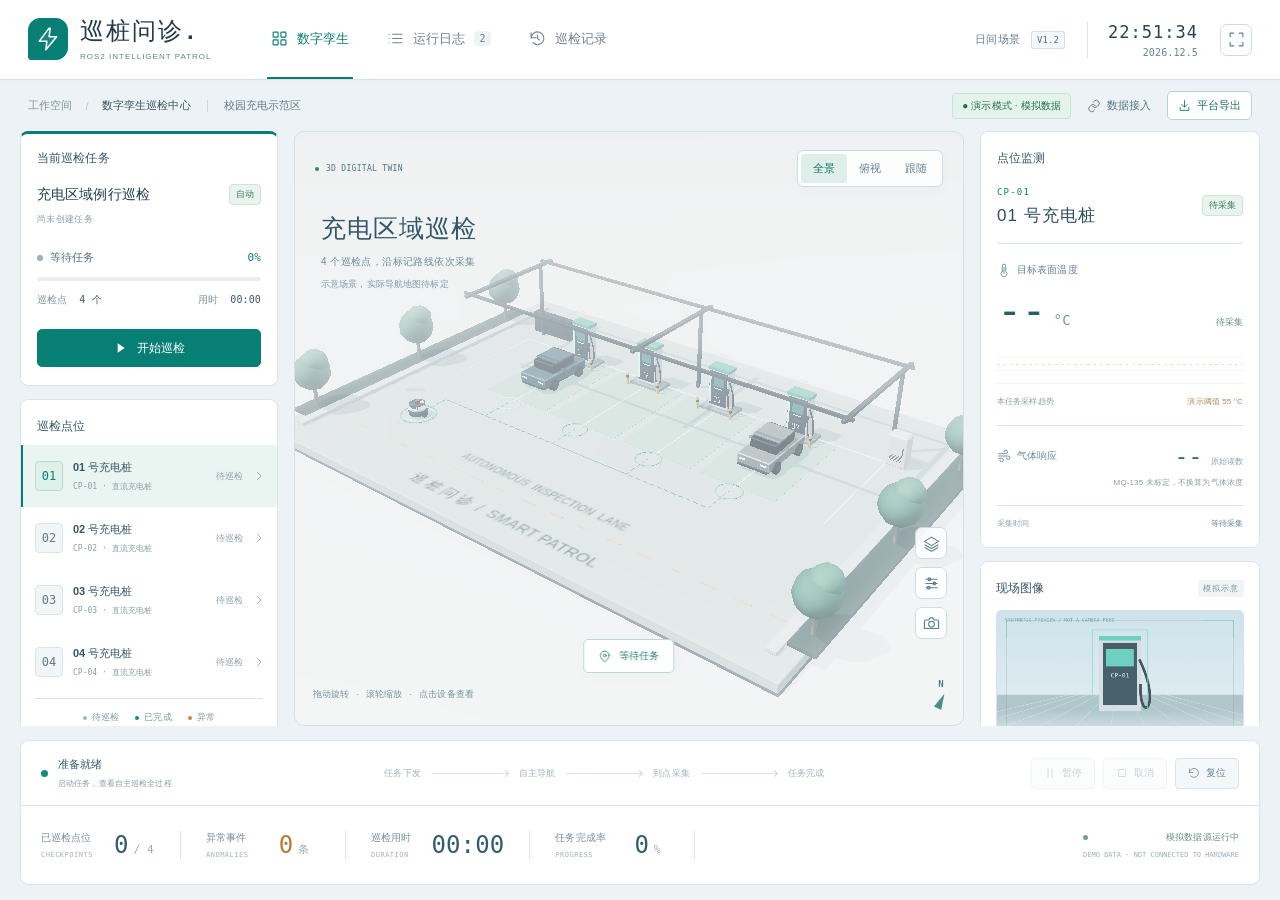
==== commit e8600293: "Make organizer platform import lightweight and improve native inspection layout" ====
--- a/deliverables/巡桩问诊-日间优化版.html
+++ b/deliverables/巡桩问诊-日间优化版.html
@@ -49,15 +49,15 @@
   <div id="patrol-twin"></div>
   <noscript>请启用 JavaScript 以运行巡桩问诊数字孪生。</noscript>
   <script>
-var PatrolTwinModule=(()=>{var Zr=Object.defineProperty;var Ch=Object.getOwnPropertyDescriptor;var Ph=Object.getOwnPropertyNames;var Ih=Object.prototype.hasOwnProperty;var Lh=(s,e)=>{for(var t in e)Zr(s,t,{get:e[t],enumerable:!0})},Nh=(s,e,t,n)=>{if(e&&typeof e=="object"||typeof e=="function")for(let i of Ph(e))!Ih.call(s,i)&&i!==t&&Zr(s,i,{get:()=>e[i],enumerable:!(n=Ch(e,i))||n.enumerable});return s};var Dh=s=>Nh(Zr({},"__esModule",{value:!0}),s);var h0={};Lh(h0,{mountPatrolTwin:()=>tl});var ei={name:"\u5DE1\u6869\u95EE\u8BCA",robotId:"FISHBOT-01",mapId:"demo-parking-v1",mapLabel:"\u6821\u56ED\u5145\u7535\u793A\u8303\u533A",mapVerified:!1,home:{x:-8.5,z:3.5,yaw:0},points:[{id:"CP-01",name:"01 \u53F7\u5145\u7535\u6869",x:-6,z:.3,temperature:32.8,gasRaw:284,condition:"normal"},{id:"CP-02",name:"02 \u53F7\u5145\u7535\u6869",x:-2,z:.3,temperature:34.2,gasRaw:301,condition:"normal"},{id:"CP-03",name:"03 \u53F7\u5145\u7535\u6869",x:2,z:.3,temperature:63.5,gasRaw:328,condition:"warning"},{id:"CP-04",name:"04 \u53F7\u5145\u7535\u6869",x:6,z:.3,temperature:33.6,gasRaw:292,condition:"normal"}],simulation:{speed:2.2,scanSeconds:3.4,returnHome:!0},thresholds:{temperature:55},staleAfterMs:8e3,transform:{scale:1,originX:0,originZ:0,rotation:0},websocketUrl:""};function ll(s={}){return{...ei,...s,home:{...ei.home,...s.home},simulation:{...ei.simulation,...s.simulation},thresholds:{...ei.thresholds,...s.thresholds},transform:{...ei.transform,...s.transform},points:(s.points||ei.points).map(e=>({...e}))}}var Uh=new Set(["navigating","scanning","returning"]),Ss={idle:"\u7B49\u5F85\u4EFB\u52A1",navigating:"\u524D\u5F80\u5DE1\u68C0\u70B9",scanning:"\u5230\u70B9\u91C7\u96C6",returning:"\u8FD4\u56DE\u5F85\u547D\u533A",completed:"\u4EFB\u52A1\u5DF2\u5B8C\u6210",cancelled:"\u4EFB\u52A1\u5DF2\u53D6\u6D88",waiting:"\u7B49\u5F85\u771F\u5B9E\u6570\u636E",error:"\u4EFB\u52A1\u5F02\u5E38"},bs=class{constructor(e,t=()=>{}){this.config=e,this.onEvent=t,this.sequence=0,this.mode="demo",this.reset()}reset(){this.state={mode:this.mode,stage:this.mode==="demo"?"idle":"waiting",paused:!1,elapsed:0,progress:0,index:-1,scan:0,completed:0,battery:this.mode==="demo"?92:null,robot:{...this.config.home},results:[],alerts:[],taskId:null,target:null,temperature:null,gasRaw:null,lastUpdate:null,sensorPointId:null,lastSensorAt:null,poseSeen:!1,taskSeen:!1},this.path=[],this.travelled=[],this.emit("reset","\u89C6\u56FE\u5DF2\u590D\u4F4D")}emit(e,t,n={}){this.onEvent({type:e,message:t,at:Date.now(),...n})}get active(){return Uh.has(this.state.stage)}start(){return this.mode!=="demo"?!1:this.active?(this.state.paused&&this.pause(),!0):(this.reset(),this.state.taskId=`DEMO-${new Date().toISOString().slice(0,10).replaceAll("-","")}-${String(++this.sequence).padStart(3,"0")}`,this.state.stage="navigating",this.state.index=0,this.setTarget(this.config.points[0]),this.emit("start","\u6F14\u793A\u5DE1\u68C0\u4EFB\u52A1\u5DF2\u542F\u52A8"),!0)}setTarget(e){let t=this.state;t.target=e,this.path=[{x:t.robot.x,z:1.8},{x:e.x,z:1.8},{x:e.x,z:e.z}].filter((n,i,r)=>i===0||Math.hypot(n.x-r[i-1].x,n.z-r[i-1].z)>.01),this.emit("navigate",`\u524D\u5F80 ${e.name||"\u5F85\u547D\u533A"}`,{pointId:e.id})}pause(){return this.mode!=="demo"||!this.active?!1:(this.state.paused=!this.state.paused,this.emit("pause",this.state.paused?"\u6F14\u793A\u5DF2\u6682\u505C":"\u6F14\u793A\u5DF2\u7EE7\u7EED"),!0)}cancel(){return this.mode!=="demo"||!this.active?!1:(this.state.stage="cancelled",this.state.paused=!1,this.path=[],this.emit("cancel","\u6F14\u793A\u4EFB\u52A1\u5DF2\u53D6\u6D88\uFF0C\u4FDD\u7559\u5F53\u524D\u5DE1\u68C0\u7ED3\u679C"),!0)}setMode(e){["demo","live"].includes(e)&&(this.mode=e,this.reset(),this.emit("mode",e==="demo"?"\u5DF2\u5207\u6362\u81F3\u6F14\u793A\u6A21\u5F0F":"\u5DF2\u5207\u6362\u81F3\u5B9E\u65F6\u6A21\u5F0F\uFF0C\u7B49\u5F85\u771F\u5B9E\u6570\u636E"))}finish(){this.state.stage="completed",this.state.progress=1,this.state.target=null,this.emit("complete",`\u5DE1\u68C0\u5B8C\u6210 \xB7 ${this.state.completed} \u4E2A\u70B9\u4F4D \xB7 ${this.state.alerts.length} \u6761\u5F02\u5E38`,{results:[...this.state.results],taskId:this.state.taskId})}update(e){let t=this.state;if(!(this.mode!=="demo"||!this.active||t.paused)){if(t.elapsed+=e,t.lastUpdate=Date.now(),t.battery=Math.max(0,92-t.elapsed/180),t.stage==="scanning"){if(t.scan+=e,t.scan>=this.config.simulation.scanSeconds){let n=this.config.points[t.index],i=Number(n.temperature.toFixed(1)),r=i>=this.config.thresholds.temperature,a={pointId:n.id,name:n.name,temperature:i,gasRaw:n.gasRaw,warning:r,at:Date.now(),source:"demo"};if(t.results.push(a),t.completed++,t.temperature=i,t.gasRaw=n.gasRaw,t.sensorPointId=n.id,t.lastSensorAt=Date.now(),r){let o={...a,id:`AL-${t.taskId}-${n.id}`,message:`${n.name} \u76EE\u6807\u8868\u9762\u6E29\u5EA6\u504F\u9AD8`,acknowledged:!1};t.alerts.push(o),this.emit("alert",`${n.name} \u6E29\u5EA6 ${i} \xB0C\uFF0C\u8FBE\u5230\u6F14\u793A\u9608\u503C`,{alert:o})}this.emit("sample",`${n.name} \u91C7\u96C6\u5B8C\u6210`,{result:a}),t.index++,t.scan=0,t.index<this.config.points.length?(t.stage="navigating",this.setTarget(this.config.points[t.index])):this.config.simulation.returnHome?(t.stage="returning",this.setTarget({...this.config.home,name:"\u5F85\u547D\u533A"})):this.finish()}}else{let n=this.config.simulation.speed*e;for(;this.path.length&&n>0;){let i=this.path[0],r=i.x-t.robot.x,a=i.z-t.robot.z,o=Math.hypot(r,a);if(o>1e-4){let l=Math.atan2(r,a),c=Math.atan2(Math.sin(l-t.robot.yaw),Math.cos(l-t.robot.yaw));t.robot.yaw+=c*Math.min(1,e*8)}o<=n?(t.robot.x=i.x,t.robot.z=i.z,n-=o,this.path.shift()):(t.robot.x+=r/o*n,t.robot.z+=a/o*n,n=0)}this.travelled.push({x:t.robot.x,z:t.robot.z}),this.travelled.length>2e3&&this.travelled.shift(),this.path.length||(t.stage==="returning"?this.finish():(t.stage="scanning",t.scan=0,this.emit("arrive",`\u5DF2\u5230\u8FBE ${t.target.name}\uFF0C\u5F00\u59CB\u91C7\u96C6`)))}t.progress=t.stage==="completed"?1:Math.min(.97,(t.completed+(t.stage==="scanning"?t.scan/this.config.simulation.scanSeconds:.15))/this.config.points.length*.94)}}acknowledge(e){let t=this.state.alerts.find(n=>n.id===e);t&&(t.acknowledged=!0,this.emit("acknowledge","\u6F14\u793A\u5F02\u5E38\u5DF2\u6807\u8BB0\u4E3A\u5DF2\u8BFB"))}};var Es=class{constructor(e,{onMessage:t,onStatus:n}){this.config=e,this.onMessage=t,this.onStatus=n,this.socket=null,this.status="disconnected",this.generation=0}setStatus(e){this.status=e,this.onStatus(e)}connect(e){let t;try{t=new URL(e)}catch{throw new Error("\u8BF7\u8F93\u5165\u5B8C\u6574\u7684 ws:// \u6216 wss:// \u5730\u5740")}if(!["ws:","wss:"].includes(t.protocol))throw new Error("\u4EC5\u652F\u6301\u5E94\u7528 WebSocket \u5730\u5740");if(location.protocol==="https:"&&t.protocol!=="wss:")throw new Error("HTTPS \u9875\u9762\u9700\u8981\u4F7F\u7528 wss://");if(t.username||t.password)throw new Error("\u8BF7\u901A\u8FC7\u540E\u7AEF\u4F1A\u8BDD\u8BA4\u8BC1\uFF0C\u4E0D\u8981\u5728\u5730\u5740\u4E2D\u5305\u542B\u5BC6\u7801");this.disconnect();let n=++this.generation;this.setStatus("connecting");let i=new WebSocket(t.href);this.socket=i,i.addEventListener("open",()=>{n===this.generation&&this.setStatus("connected")}),i.addEventListener("message",r=>{if(n===this.generation)try{this.ingest(JSON.parse(r.data))}catch(a){this.onStatus(this.status,`\u5FFD\u7565\u65E0\u6548\u6D88\u606F\uFF1A${a.message}`)}}),i.addEventListener("close",()=>{n===this.generation&&this.setStatus("disconnected")}),i.addEventListener("error",()=>{n===this.generation&&this.setStatus("error")})}ingest(e){if(!e||typeof e!="object"||!["pose","sensor","task","alert","status","image"].includes(e.type))throw new Error("\u6D88\u606F type \u4E0D\u53D7\u652F\u6301");if(e.robotId!==this.config.robotId||e.mapId!==this.config.mapId)throw new Error("robotId \u6216 mapId \u4E0E\u5F53\u524D\u573A\u666F\u4E0D\u4E00\u81F4");let t=Date.parse(e.timestamp);if(!Number.isFinite(t)||t>Date.now()+3e4)throw new Error("timestamp \u5FC5\u987B\u662F\u6709\u6548\u7684 ISO \u65F6\u95F4");let n=e.payload;if(!n||typeof n!="object")throw new Error("\u7F3A\u5C11 payload");let i=a=>typeof a=="number"&&Number.isFinite(a);if(e.type==="pose"&&(![n.x,n.y,n.yaw].every(i)||n.frameId!=="map"))throw new Error("pose \u9700\u8981 map \u5750\u6807\u7CFB\u7684 x/y/yaw");if(e.type==="sensor"&&(!this.config.points.some(a=>a.id===n.pointId)||![n.temperature,n.gasRaw].every(i)))throw new Error("sensor \u9700\u8981\u6709\u6548 pointId\u3001temperature \u548C gasRaw");if(e.type==="task"&&(!["idle","navigating","scanning","returning","completed","cancelled","error"].includes(n.stage)||!i(n.progress)||n.progress<0||n.progress>1||!Number.isInteger(n.completed)||n.completed<0||n.completed>this.config.points.length||!i(n.elapsed)||n.elapsed<0))throw new Error("task \u72B6\u6001\u6216\u8FDB\u5EA6\u5B57\u6BB5\u65E0\u6548");if(e.type==="task"&&(typeof n.taskId!="string"||!n.taskId||n.pointId!=null&&!this.config.points.some(a=>a.id===n.pointId)))throw new Error("task \u9700\u8981 taskId\uFF0CpointId \u5FC5\u987B\u5BF9\u5E94\u6709\u6548\u70B9\u4F4D");if(e.type==="status"&&(!i(n.battery)||n.battery<0||n.battery>100))throw new Error("battery \u9700\u8981 0\u2013100");if(e.type==="alert"&&(typeof n.id!="string"||!n.id||typeof n.message!="string"||!this.config.points.some(a=>a.id===n.pointId)))throw new Error("alert \u9700\u8981 id\u3001message \u548C\u6709\u6548 pointId");if(e.type==="image"){if(typeof n.url!="string"||!this.config.points.some(o=>o.id===n.pointId))throw new Error("image \u9700\u8981\u6709\u6548 pointId \u548C url");let a=new URL(n.url,location.href);if(!["http:","https:"].includes(a.protocol)||a.origin!==location.origin)throw new Error("\u56FE\u7247\u4EC5\u63A5\u53D7\u540C\u6E90 HTTP(S) \u5730\u5740")}let r=this.config.transform;if(e.type==="pose"){let a=Math.cos(r.rotation),o=Math.sin(r.rotation);this.onMessage({...e,payload:{x:r.originX+r.scale*(n.x*a-n.y*o),z:r.originZ-r.scale*(n.x*o+n.y*a),yaw:n.yaw+r.rotation+Math.PI/2},timestamp:t})}else this.onMessage({...e,timestamp:t})}disconnect(){this.generation++,this.socket&&(this.socket.close(),this.socket=null),this.setStatus("disconnected")}dispose(){this.disconnect()}};/**
+var PatrolTwinModule=(()=>{var Zr=Object.defineProperty;var Ch=Object.getOwnPropertyDescriptor;var Ph=Object.getOwnPropertyNames;var Ih=Object.prototype.hasOwnProperty;var Lh=(s,e)=>{for(var t in e)Zr(s,t,{get:e[t],enumerable:!0})},Nh=(s,e,t,n)=>{if(e&&typeof e=="object"||typeof e=="function")for(let i of Ph(e))!Ih.call(s,i)&&i!==t&&Zr(s,i,{get:()=>e[i],enumerable:!(n=Ch(e,i))||n.enumerable});return s};var Uh=s=>Nh(Zr({},"__esModule",{value:!0}),s);var h0={};Lh(h0,{mountPatrolTwin:()=>tl});var ei={name:"\u5DE1\u6869\u95EE\u8BCA",robotId:"FISHBOT-01",mapId:"demo-parking-v1",mapLabel:"\u6821\u56ED\u5145\u7535\u793A\u8303\u533A",mapVerified:!1,home:{x:-8.5,z:3.5,yaw:0},points:[{id:"CP-01",name:"01 \u53F7\u5145\u7535\u6869",x:-6,z:.3,temperature:32.8,gasRaw:284,condition:"normal"},{id:"CP-02",name:"02 \u53F7\u5145\u7535\u6869",x:-2,z:.3,temperature:34.2,gasRaw:301,condition:"normal"},{id:"CP-03",name:"03 \u53F7\u5145\u7535\u6869",x:2,z:.3,temperature:63.5,gasRaw:328,condition:"warning"},{id:"CP-04",name:"04 \u53F7\u5145\u7535\u6869",x:6,z:.3,temperature:33.6,gasRaw:292,condition:"normal"}],simulation:{speed:2.2,scanSeconds:3.4,returnHome:!0},thresholds:{temperature:55},staleAfterMs:8e3,transform:{scale:1,originX:0,originZ:0,rotation:0},websocketUrl:"",platformModelUrl:encodeURI("https://raw.githubusercontent.com/Aster7v/xunzhuang-patrol-twin/main/platform/\u5DE1\u6869\u95EE\u8BCA-\u65E5\u95F4\u573A\u666F.glb")};function ll(s={}){return{...ei,...s,home:{...ei.home,...s.home},simulation:{...ei.simulation,...s.simulation},thresholds:{...ei.thresholds,...s.thresholds},transform:{...ei.transform,...s.transform},points:(s.points||ei.points).map(e=>({...e}))}}var Dh=new Set(["navigating","scanning","returning"]),Ss={idle:"\u7B49\u5F85\u4EFB\u52A1",navigating:"\u524D\u5F80\u5DE1\u68C0\u70B9",scanning:"\u5230\u70B9\u91C7\u96C6",returning:"\u8FD4\u56DE\u5F85\u547D\u533A",completed:"\u4EFB\u52A1\u5DF2\u5B8C\u6210",cancelled:"\u4EFB\u52A1\u5DF2\u53D6\u6D88",waiting:"\u7B49\u5F85\u771F\u5B9E\u6570\u636E",error:"\u4EFB\u52A1\u5F02\u5E38"},bs=class{constructor(e,t=()=>{}){this.config=e,this.onEvent=t,this.sequence=0,this.mode="demo",this.reset()}reset(){this.state={mode:this.mode,stage:this.mode==="demo"?"idle":"waiting",paused:!1,elapsed:0,progress:0,index:-1,scan:0,completed:0,battery:this.mode==="demo"?92:null,robot:{...this.config.home},results:[],alerts:[],taskId:null,target:null,temperature:null,gasRaw:null,lastUpdate:null,sensorPointId:null,lastSensorAt:null,poseSeen:!1,taskSeen:!1},this.path=[],this.travelled=[],this.emit("reset","\u89C6\u56FE\u5DF2\u590D\u4F4D")}emit(e,t,n={}){this.onEvent({type:e,message:t,at:Date.now(),...n})}get active(){return Dh.has(this.state.stage)}start(){return this.mode!=="demo"?!1:this.active?(this.state.paused&&this.pause(),!0):(this.reset(),this.state.taskId=`DEMO-${new Date().toISOString().slice(0,10).replaceAll("-","")}-${String(++this.sequence).padStart(3,"0")}`,this.state.stage="navigating",this.state.index=0,this.setTarget(this.config.points[0]),this.emit("start","\u6F14\u793A\u5DE1\u68C0\u4EFB\u52A1\u5DF2\u542F\u52A8"),!0)}setTarget(e){let t=this.state;t.target=e,this.path=[{x:t.robot.x,z:1.8},{x:e.x,z:1.8},{x:e.x,z:e.z}].filter((n,i,r)=>i===0||Math.hypot(n.x-r[i-1].x,n.z-r[i-1].z)>.01),this.emit("navigate",`\u524D\u5F80 ${e.name||"\u5F85\u547D\u533A"}`,{pointId:e.id})}pause(){return this.mode!=="demo"||!this.active?!1:(this.state.paused=!this.state.paused,this.emit("pause",this.state.paused?"\u6F14\u793A\u5DF2\u6682\u505C":"\u6F14\u793A\u5DF2\u7EE7\u7EED"),!0)}cancel(){return this.mode!=="demo"||!this.active?!1:(this.state.stage="cancelled",this.state.paused=!1,this.path=[],this.emit("cancel","\u6F14\u793A\u4EFB\u52A1\u5DF2\u53D6\u6D88\uFF0C\u4FDD\u7559\u5F53\u524D\u5DE1\u68C0\u7ED3\u679C"),!0)}setMode(e){["demo","live"].includes(e)&&(this.mode=e,this.reset(),this.emit("mode",e==="demo"?"\u5DF2\u5207\u6362\u81F3\u6F14\u793A\u6A21\u5F0F":"\u5DF2\u5207\u6362\u81F3\u5B9E\u65F6\u6A21\u5F0F\uFF0C\u7B49\u5F85\u771F\u5B9E\u6570\u636E"))}finish(){this.state.stage="completed",this.state.progress=1,this.state.target=null,this.emit("complete",`\u5DE1\u68C0\u5B8C\u6210 \xB7 ${this.state.completed} \u4E2A\u70B9\u4F4D \xB7 ${this.state.alerts.length} \u6761\u5F02\u5E38`,{results:[...this.state.results],taskId:this.state.taskId})}update(e){let t=this.state;if(!(this.mode!=="demo"||!this.active||t.paused)){if(t.elapsed+=e,t.lastUpdate=Date.now(),t.battery=Math.max(0,92-t.elapsed/180),t.stage==="scanning"){if(t.scan+=e,t.scan>=this.config.simulation.scanSeconds){let n=this.config.points[t.index],i=Number(n.temperature.toFixed(1)),r=i>=this.config.thresholds.temperature,a={pointId:n.id,name:n.name,temperature:i,gasRaw:n.gasRaw,warning:r,at:Date.now(),source:"demo"};if(t.results.push(a),t.completed++,t.temperature=i,t.gasRaw=n.gasRaw,t.sensorPointId=n.id,t.lastSensorAt=Date.now(),r){let o={...a,id:`AL-${t.taskId}-${n.id}`,message:`${n.name} \u76EE\u6807\u8868\u9762\u6E29\u5EA6\u504F\u9AD8`,acknowledged:!1};t.alerts.push(o),this.emit("alert",`${n.name} \u6E29\u5EA6 ${i} \xB0C\uFF0C\u8FBE\u5230\u6F14\u793A\u9608\u503C`,{alert:o})}this.emit("sample",`${n.name} \u91C7\u96C6\u5B8C\u6210`,{result:a}),t.index++,t.scan=0,t.index<this.config.points.length?(t.stage="navigating",this.setTarget(this.config.points[t.index])):this.config.simulation.returnHome?(t.stage="returning",this.setTarget({...this.config.home,name:"\u5F85\u547D\u533A"})):this.finish()}}else{let n=this.config.simulation.speed*e;for(;this.path.length&&n>0;){let i=this.path[0],r=i.x-t.robot.x,a=i.z-t.robot.z,o=Math.hypot(r,a);if(o>1e-4){let l=Math.atan2(r,a),c=Math.atan2(Math.sin(l-t.robot.yaw),Math.cos(l-t.robot.yaw));t.robot.yaw+=c*Math.min(1,e*8)}o<=n?(t.robot.x=i.x,t.robot.z=i.z,n-=o,this.path.shift()):(t.robot.x+=r/o*n,t.robot.z+=a/o*n,n=0)}this.travelled.push({x:t.robot.x,z:t.robot.z}),this.travelled.length>2e3&&this.travelled.shift(),this.path.length||(t.stage==="returning"?this.finish():(t.stage="scanning",t.scan=0,this.emit("arrive",`\u5DF2\u5230\u8FBE ${t.target.name}\uFF0C\u5F00\u59CB\u91C7\u96C6`)))}t.progress=t.stage==="completed"?1:Math.min(.97,(t.completed+(t.stage==="scanning"?t.scan/this.config.simulation.scanSeconds:.15))/this.config.points.length*.94)}}acknowledge(e){let t=this.state.alerts.find(n=>n.id===e);t&&(t.acknowledged=!0,this.emit("acknowledge","\u6F14\u793A\u5F02\u5E38\u5DF2\u6807\u8BB0\u4E3A\u5DF2\u8BFB"))}};var Es=class{constructor(e,{onMessage:t,onStatus:n}){this.config=e,this.onMessage=t,this.onStatus=n,this.socket=null,this.status="disconnected",this.generation=0}setStatus(e){this.status=e,this.onStatus(e)}connect(e){let t;try{t=new URL(e)}catch{throw new Error("\u8BF7\u8F93\u5165\u5B8C\u6574\u7684 ws:// \u6216 wss:// \u5730\u5740")}if(!["ws:","wss:"].includes(t.protocol))throw new Error("\u4EC5\u652F\u6301\u5E94\u7528 WebSocket \u5730\u5740");if(location.protocol==="https:"&&t.protocol!=="wss:")throw new Error("HTTPS \u9875\u9762\u9700\u8981\u4F7F\u7528 wss://");if(t.username||t.password)throw new Error("\u8BF7\u901A\u8FC7\u540E\u7AEF\u4F1A\u8BDD\u8BA4\u8BC1\uFF0C\u4E0D\u8981\u5728\u5730\u5740\u4E2D\u5305\u542B\u5BC6\u7801");this.disconnect();let n=++this.generation;this.setStatus("connecting");let i=new WebSocket(t.href);this.socket=i,i.addEventListener("open",()=>{n===this.generation&&this.setStatus("connected")}),i.addEventListener("message",r=>{if(n===this.generation)try{this.ingest(JSON.parse(r.data))}catch(a){this.onStatus(this.status,`\u5FFD\u7565\u65E0\u6548\u6D88\u606F\uFF1A${a.message}`)}}),i.addEventListener("close",()=>{n===this.generation&&this.setStatus("disconnected")}),i.addEventListener("error",()=>{n===this.generation&&this.setStatus("error")})}ingest(e){if(!e||typeof e!="object"||!["pose","sensor","task","alert","status","image"].includes(e.type))throw new Error("\u6D88\u606F type \u4E0D\u53D7\u652F\u6301");if(e.robotId!==this.config.robotId||e.mapId!==this.config.mapId)throw new Error("robotId \u6216 mapId \u4E0E\u5F53\u524D\u573A\u666F\u4E0D\u4E00\u81F4");let t=Date.parse(e.timestamp);if(!Number.isFinite(t)||t>Date.now()+3e4)throw new Error("timestamp \u5FC5\u987B\u662F\u6709\u6548\u7684 ISO \u65F6\u95F4");let n=e.payload;if(!n||typeof n!="object")throw new Error("\u7F3A\u5C11 payload");let i=a=>typeof a=="number"&&Number.isFinite(a);if(e.type==="pose"&&(![n.x,n.y,n.yaw].every(i)||n.frameId!=="map"))throw new Error("pose \u9700\u8981 map \u5750\u6807\u7CFB\u7684 x/y/yaw");if(e.type==="sensor"&&(!this.config.points.some(a=>a.id===n.pointId)||![n.temperature,n.gasRaw].every(i)))throw new Error("sensor \u9700\u8981\u6709\u6548 pointId\u3001temperature \u548C gasRaw");if(e.type==="task"&&(!["idle","navigating","scanning","returning","completed","cancelled","error"].includes(n.stage)||!i(n.progress)||n.progress<0||n.progress>1||!Number.isInteger(n.completed)||n.completed<0||n.completed>this.config.points.length||!i(n.elapsed)||n.elapsed<0))throw new Error("task \u72B6\u6001\u6216\u8FDB\u5EA6\u5B57\u6BB5\u65E0\u6548");if(e.type==="task"&&(typeof n.taskId!="string"||!n.taskId||n.pointId!=null&&!this.config.points.some(a=>a.id===n.pointId)))throw new Error("task \u9700\u8981 taskId\uFF0CpointId \u5FC5\u987B\u5BF9\u5E94\u6709\u6548\u70B9\u4F4D");if(e.type==="status"&&(!i(n.battery)||n.battery<0||n.battery>100))throw new Error("battery \u9700\u8981 0\u2013100");if(e.type==="alert"&&(typeof n.id!="string"||!n.id||typeof n.message!="string"||!this.config.points.some(a=>a.id===n.pointId)))throw new Error("alert \u9700\u8981 id\u3001message \u548C\u6709\u6548 pointId");if(e.type==="image"){if(typeof n.url!="string"||!this.config.points.some(o=>o.id===n.pointId))throw new Error("image \u9700\u8981\u6709\u6548 pointId \u548C url");let a=new URL(n.url,location.href);if(!["http:","https:"].includes(a.protocol)||a.origin!==location.origin)throw new Error("\u56FE\u7247\u4EC5\u63A5\u53D7\u540C\u6E90 HTTP(S) \u5730\u5740")}let r=this.config.transform;if(e.type==="pose"){let a=Math.cos(r.rotation),o=Math.sin(r.rotation);this.onMessage({...e,payload:{x:r.originX+r.scale*(n.x*a-n.y*o),z:r.originZ-r.scale*(n.x*o+n.y*a),yaw:n.yaw+r.rotation+Math.PI/2},timestamp:t})}else this.onMessage({...e,timestamp:t})}disconnect(){this.generation++,this.socket&&(this.socket.close(),this.socket=null),this.setStatus("disconnected")}dispose(){this.disconnect()}};/**
  * @license
  * Copyright 2010-2023 Three.js Authors
  * SPDX-License-Identifier: MIT
- */var vo="160",jn={LEFT:0,MIDDLE:1,RIGHT:2,ROTATE:0,DOLLY:1,PAN:2},Qn={ROTATE:0,PAN:1,DOLLY_PAN:2,DOLLY_ROTATE:3},Oh=0,cl=1,Fh=2;var Bc=1,yo=2,mn=3,Cn=0,Tt=1,Dt=2;var on=0,Mi=1,Js=2,hl=3,ul=4,Bh=5,kn=100,zh=101,kh=102,dl=103,fl=104,Hh=200,Vh=201,Gh=202,Wh=203,Pa=204,Ia=205,Xh=206,Yh=207,qh=208,$h=209,Zh=210,Jh=211,Kh=212,jh=213,Qh=214,eu=0,tu=1,nu=2,Ks=3,iu=4,su=5,ru=6,au=7,zc=0,ou=1,lu=2,An=0,Mo=1,bo=2,So=3,ms=4,cu=5,Eo=6;var kc=300,Ei=301,wi=302,La=303,Na=304,Cr=306,ss=1e3,zt=1001,rs=1002,bt=1003,js=1004;var Ki=1005;var Nt=1006,wo=1007;var Xn=1008;var Rn=1009,hu=1010,uu=1011,To=1012,Hc=1013,wn=1014,Tn=1015,Qt=1016,Vc=1017,Gc=1018,Vn=1020,du=1021,kt=1023,fu=1024,pu=1025,Gn=1026,Ti=1027,mu=1028,Wc=1029,gu=1030,Xc=1031,Yc=1033,Jr=33776,Kr=33777,jr=33778,Qr=33779,pl=35840,ml=35841,gl=35842,_l=35843,qc=36196,xl=37492,vl=37496,yl=37808,Ml=37809,bl=37810,Sl=37811,El=37812,wl=37813,Tl=37814,Al=37815,Rl=37816,Cl=37817,Pl=37818,Il=37819,Ll=37820,Nl=37821,ea=36492,Dl=36494,Ul=36495,_u=36283,Ol=36284,Fl=36285,Bl=36286;var Ai=2300,Ri=2301,ta=2302,zl=2400,kl=2401,Hl=2402;var $c=3e3,Wn=3001,xu=3200,vu=3201,Zc=0,yu=1,Ut="",tt="srgb",_n="srgb-linear",Ao="display-p3",Pr="display-p3-linear",Qs="linear",et="srgb",er="rec709",tr="p3";var ti=7680;var Vl=519,Mu=512,bu=513,Su=514,Jc=515,Eu=516,wu=517,Tu=518,Au=519,Gl=35044;var Wl="300 es",Da=1035,gn=2e3,nr=2001,ln=class{addEventListener(e,t){this._listeners===void 0&&(this._listeners={});let n=this._listeners;n[e]===void 0&&(n[e]=[]),n[e].indexOf(t)===-1&&n[e].push(t)}hasEventListener(e,t){if(this._listeners===void 0)return!1;let n=this._listeners;return n[e]!==void 0&&n[e].indexOf(t)!==-1}removeEventListener(e,t){if(this._listeners===void 0)return;let i=this._listeners[e];if(i!==void 0){let r=i.indexOf(t);r!==-1&&i.splice(r,1)}}dispatchEvent(e){if(this._listeners===void 0)return;let n=this._listeners[e.type];if(n!==void 0){e.target=this;let i=n.slice(0);for(let r=0,a=i.length;r<a;r++)i[r].call(this,e);e.target=null}}},Et=["00","01","02","03","04","05","06","07","08","09","0a","0b","0c","0d","0e","0f","10","11","12","13","14","15","16","17","18","19","1a","1b","1c","1d","1e","1f","20","21","22","23","24","25","26","27","28","29","2a","2b","2c","2d","2e","2f","30","31","32","33","34","35","36","37","38","39","3a","3b","3c","3d","3e","3f","40","41","42","43","44","45","46","47","48","49","4a","4b","4c","4d","4e","4f","50","51","52","53","54","55","56","57","58","59","5a","5b","5c","5d","5e","5f","60","61","62","63","64","65","66","67","68","69","6a","6b","6c","6d","6e","6f","70","71","72","73","74","75","76","77","78","79","7a","7b","7c","7d","7e","7f","80","81","82","83","84","85","86","87","88","89","8a","8b","8c","8d","8e","8f","90","91","92","93","94","95","96","97","98","99","9a","9b","9c","9d","9e","9f","a0","a1","a2","a3","a4","a5","a6","a7","a8","a9","aa","ab","ac","ad","ae","af","b0","b1","b2","b3","b4","b5","b6","b7","b8","b9","ba","bb","bc","bd","be","bf","c0","c1","c2","c3","c4","c5","c6","c7","c8","c9","ca","cb","cc","cd","ce","cf","d0","d1","d2","d3","d4","d5","d6","d7","d8","d9","da","db","dc","dd","de","df","e0","e1","e2","e3","e4","e5","e6","e7","e8","e9","ea","eb","ec","ed","ee","ef","f0","f1","f2","f3","f4","f5","f6","f7","f8","f9","fa","fb","fc","fd","fe","ff"],Xl=1234567,ji=Math.PI/180,as=180/Math.PI;function Fi(){let s=Math.random()*4294967295|0,e=Math.random()*4294967295|0,t=Math.random()*4294967295|0,n=Math.random()*4294967295|0;return(Et[s&255]+Et[s>>8&255]+Et[s>>16&255]+Et[s>>24&255]+"-"+Et[e&255]+Et[e>>8&255]+"-"+Et[e>>16&15|64]+Et[e>>24&255]+"-"+Et[t&63|128]+Et[t>>8&255]+"-"+Et[t>>16&255]+Et[t>>24&255]+Et[n&255]+Et[n>>8&255]+Et[n>>16&255]+Et[n>>24&255]).toLowerCase()}function vt(s,e,t){return Math.max(e,Math.min(t,s))}function Ro(s,e){return(s%e+e)%e}function Ru(s,e,t,n,i){return n+(s-e)*(i-n)/(t-e)}function Cu(s,e,t){return s!==e?(t-s)/(e-s):0}function Qi(s,e,t){return(1-t)*s+t*e}function Pu(s,e,t,n){return Qi(s,e,1-Math.exp(-t*n))}function Iu(s,e=1){return e-Math.abs(Ro(s,e*2)-e)}function Lu(s,e,t){return s<=e?0:s>=t?1:(s=(s-e)/(t-e),s*s*(3-2*s))}function Nu(s,e,t){return s<=e?0:s>=t?1:(s=(s-e)/(t-e),s*s*s*(s*(s*6-15)+10))}function Du(s,e){return s+Math.floor(Math.random()*(e-s+1))}function Uu(s,e){return s+Math.random()*(e-s)}function Ou(s){return s*(.5-Math.random())}function Fu(s){s!==void 0&&(Xl=s);let e=Xl+=1831565813;return e=Math.imul(e^e>>>15,e|1),e^=e+Math.imul(e^e>>>7,e|61),((e^e>>>14)>>>0)/4294967296}function Bu(s){return s*ji}function zu(s){return s*as}function Ua(s){return(s&s-1)===0&&s!==0}function ku(s){return Math.pow(2,Math.ceil(Math.log(s)/Math.LN2))}function ir(s){return Math.pow(2,Math.floor(Math.log(s)/Math.LN2))}function Hu(s,e,t,n,i){let r=Math.cos,a=Math.sin,o=r(t/2),l=a(t/2),c=r((e+n)/2),h=a((e+n)/2),u=r((e-n)/2),f=a((e-n)/2),p=r((n-e)/2),_=a((n-e)/2);switch(i){case"XYX":s.set(o*h,l*u,l*f,o*c);break;case"YZY":s.set(l*f,o*h,l*u,o*c);break;case"ZXZ":s.set(l*u,l*f,o*h,o*c);break;case"XZX":s.set(o*h,l*_,l*p,o*c);break;case"YXY":s.set(l*p,o*h,l*_,o*c);break;case"ZYZ":s.set(l*_,l*p,o*h,o*c);break;default:console.warn("THREE.MathUtils: .setQuaternionFromProperEuler() encountered an unknown order: "+i)}}function _i(s,e){switch(e.constructor){case Float32Array:return s;case Uint32Array:return s/4294967295;case Uint16Array:return s/65535;case Uint8Array:return s/255;case Int32Array:return Math.max(s/2147483647,-1);case Int16Array:return Math.max(s/32767,-1);case Int8Array:return Math.max(s/127,-1);default:throw new Error("Invalid component type.")}}function Pt(s,e){switch(e.constructor){case Float32Array:return s;case Uint32Array:return Math.round(s*4294967295);case Uint16Array:return Math.round(s*65535);case Uint8Array:return Math.round(s*255);case Int32Array:return Math.round(s*2147483647);case Int16Array:return Math.round(s*32767);case Int8Array:return Math.round(s*127);default:throw new Error("Invalid component type.")}}var Bi={DEG2RAD:ji,RAD2DEG:as,generateUUID:Fi,clamp:vt,euclideanModulo:Ro,mapLinear:Ru,inverseLerp:Cu,lerp:Qi,damp:Pu,pingpong:Iu,smoothstep:Lu,smootherstep:Nu,randInt:Du,randFloat:Uu,randFloatSpread:Ou,seededRandom:Fu,degToRad:Bu,radToDeg:zu,isPowerOfTwo:Ua,ceilPowerOfTwo:ku,floorPowerOfTwo:ir,setQuaternionFromProperEuler:Hu,normalize:Pt,denormalize:_i},he=class s{constructor(e=0,t=0){s.prototype.isVector2=!0,this.x=e,this.y=t}get width(){return this.x}set width(e){this.x=e}get height(){return this.y}set height(e){this.y=e}set(e,t){return this.x=e,this.y=t,this}setScalar(e){return this.x=e,this.y=e,this}setX(e){return this.x=e,this}setY(e){return this.y=e,this}setComponent(e,t){switch(e){case 0:this.x=t;break;case 1:this.y=t;break;default:throw new Error("index is out of range: "+e)}return this}getComponent(e){switch(e){case 0:return this.x;case 1:return this.y;default:throw new Error("index is out of range: "+e)}}clone(){return new this.constructor(this.x,this.y)}copy(e){return this.x=e.x,this.y=e.y,this}add(e){return this.x+=e.x,this.y+=e.y,this}addScalar(e){return this.x+=e,this.y+=e,this}addVectors(e,t){return this.x=e.x+t.x,this.y=e.y+t.y,this}addScaledVector(e,t){return this.x+=e.x*t,this.y+=e.y*t,this}sub(e){return this.x-=e.x,this.y-=e.y,this}subScalar(e){return this.x-=e,this.y-=e,this}subVectors(e,t){return this.x=e.x-t.x,this.y=e.y-t.y,this}multiply(e){return this.x*=e.x,this.y*=e.y,this}multiplyScalar(e){return this.x*=e,this.y*=e,this}divide(e){return this.x/=e.x,this.y/=e.y,this}divideScalar(e){return this.multiplyScalar(1/e)}applyMatrix3(e){let t=this.x,n=this.y,i=e.elements;return this.x=i[0]*t+i[3]*n+i[6],this.y=i[1]*t+i[4]*n+i[7],this}min(e){return this.x=Math.min(this.x,e.x),this.y=Math.min(this.y,e.y),this}max(e){return this.x=Math.max(this.x,e.x),this.y=Math.max(this.y,e.y),this}clamp(e,t){return this.x=Math.max(e.x,Math.min(t.x,this.x)),this.y=Math.max(e.y,Math.min(t.y,this.y)),this}clampScalar(e,t){return this.x=Math.max(e,Math.min(t,this.x)),this.y=Math.max(e,Math.min(t,this.y)),this}clampLength(e,t){let n=this.length();return this.divideScalar(n||1).multiplyScalar(Math.max(e,Math.min(t,n)))}floor(){return this.x=Math.floor(this.x),this.y=Math.floor(this.y),this}ceil(){return this.x=Math.ceil(this.x),this.y=Math.ceil(this.y),this}round(){return this.x=Math.round(this.x),this.y=Math.round(this.y),this}roundToZero(){return this.x=Math.trunc(this.x),this.y=Math.trunc(this.y),this}negate(){return this.x=-this.x,this.y=-this.y,this}dot(e){return this.x*e.x+this.y*e.y}cross(e){return this.x*e.y-this.y*e.x}lengthSq(){return this.x*this.x+this.y*this.y}length(){return Math.sqrt(this.x*this.x+this.y*this.y)}manhattanLength(){return Math.abs(this.x)+Math.abs(this.y)}normalize(){return this.divideScalar(this.length()||1)}angle(){return Math.atan2(-this.y,-this.x)+Math.PI}angleTo(e){let t=Math.sqrt(this.lengthSq()*e.lengthSq());if(t===0)return Math.PI/2;let n=this.dot(e)/t;return Math.acos(vt(n,-1,1))}distanceTo(e){return Math.sqrt(this.distanceToSquared(e))}distanceToSquared(e){let t=this.x-e.x,n=this.y-e.y;return t*t+n*n}manhattanDistanceTo(e){return Math.abs(this.x-e.x)+Math.abs(this.y-e.y)}setLength(e){return this.normalize().multiplyScalar(e)}lerp(e,t){return this.x+=(e.x-this.x)*t,this.y+=(e.y-this.y)*t,this}lerpVectors(e,t,n){return this.x=e.x+(t.x-e.x)*n,this.y=e.y+(t.y-e.y)*n,this}equals(e){return e.x===this.x&&e.y===this.y}fromArray(e,t=0){return this.x=e[t],this.y=e[t+1],this}toArray(e=[],t=0){return e[t]=this.x,e[t+1]=this.y,e}fromBufferAttribute(e,t){return this.x=e.getX(t),this.y=e.getY(t),this}rotateAround(e,t){let n=Math.cos(t),i=Math.sin(t),r=this.x-e.x,a=this.y-e.y;return this.x=r*n-a*i+e.x,this.y=r*i+a*n+e.y,this}random(){return this.x=Math.random(),this.y=Math.random(),this}*[Symbol.iterator](){yield this.x,yield this.y}},We=class s{constructor(e,t,n,i,r,a,o,l,c){s.prototype.isMatrix3=!0,this.elements=[1,0,0,0,1,0,0,0,1],e!==void 0&&this.set(e,t,n,i,r,a,o,l,c)}set(e,t,n,i,r,a,o,l,c){let h=this.elements;return h[0]=e,h[1]=i,h[2]=o,h[3]=t,h[4]=r,h[5]=l,h[6]=n,h[7]=a,h[8]=c,this}identity(){return this.set(1,0,0,0,1,0,0,0,1),this}copy(e){let t=this.elements,n=e.elements;return t[0]=n[0],t[1]=n[1],t[2]=n[2],t[3]=n[3],t[4]=n[4],t[5]=n[5],t[6]=n[6],t[7]=n[7],t[8]=n[8],this}extractBasis(e,t,n){return e.setFromMatrix3Column(this,0),t.setFromMatrix3Column(this,1),n.setFromMatrix3Column(this,2),this}setFromMatrix4(e){let t=e.elements;return this.set(t[0],t[4],t[8],t[1],t[5],t[9],t[2],t[6],t[10]),this}multiply(e){return this.multiplyMatrices(this,e)}premultiply(e){return this.multiplyMatrices(e,this)}multiplyMatrices(e,t){let n=e.elements,i=t.elements,r=this.elements,a=n[0],o=n[3],l=n[6],c=n[1],h=n[4],u=n[7],f=n[2],p=n[5],_=n[8],x=i[0],m=i[3],d=i[6],b=i[1],g=i[4],v=i[7],A=i[2],R=i[5],T=i[8];return r[0]=a*x+o*b+l*A,r[3]=a*m+o*g+l*R,r[6]=a*d+o*v+l*T,r[1]=c*x+h*b+u*A,r[4]=c*m+h*g+u*R,r[7]=c*d+h*v+u*T,r[2]=f*x+p*b+_*A,r[5]=f*m+p*g+_*R,r[8]=f*d+p*v+_*T,this}multiplyScalar(e){let t=this.elements;return t[0]*=e,t[3]*=e,t[6]*=e,t[1]*=e,t[4]*=e,t[7]*=e,t[2]*=e,t[5]*=e,t[8]*=e,this}determinant(){let e=this.elements,t=e[0],n=e[1],i=e[2],r=e[3],a=e[4],o=e[5],l=e[6],c=e[7],h=e[8];return t*a*h-t*o*c-n*r*h+n*o*l+i*r*c-i*a*l}invert(){let e=this.elements,t=e[0],n=e[1],i=e[2],r=e[3],a=e[4],o=e[5],l=e[6],c=e[7],h=e[8],u=h*a-o*c,f=o*l-h*r,p=c*r-a*l,_=t*u+n*f+i*p;if(_===0)return this.set(0,0,0,0,0,0,0,0,0);let x=1/_;return e[0]=u*x,e[1]=(i*c-h*n)*x,e[2]=(o*n-i*a)*x,e[3]=f*x,e[4]=(h*t-i*l)*x,e[5]=(i*r-o*t)*x,e[6]=p*x,e[7]=(n*l-c*t)*x,e[8]=(a*t-n*r)*x,this}transpose(){let e,t=this.elements;return e=t[1],t[1]=t[3],t[3]=e,e=t[2],t[2]=t[6],t[6]=e,e=t[5],t[5]=t[7],t[7]=e,this}getNormalMatrix(e){return this.setFromMatrix4(e).invert().transpose()}transposeIntoArray(e){let t=this.elements;return e[0]=t[0],e[1]=t[3],e[2]=t[6],e[3]=t[1],e[4]=t[4],e[5]=t[7],e[6]=t[2],e[7]=t[5],e[8]=t[8],this}setUvTransform(e,t,n,i,r,a,o){let l=Math.cos(r),c=Math.sin(r);return this.set(n*l,n*c,-n*(l*a+c*o)+a+e,-i*c,i*l,-i*(-c*a+l*o)+o+t,0,0,1),this}scale(e,t){return this.premultiply(na.makeScale(e,t)),this}rotate(e){return this.premultiply(na.makeRotation(-e)),this}translate(e,t){return this.premultiply(na.makeTranslation(e,t)),this}makeTranslation(e,t){return e.isVector2?this.set(1,0,e.x,0,1,e.y,0,0,1):this.set(1,0,e,0,1,t,0,0,1),this}makeRotation(e){let t=Math.cos(e),n=Math.sin(e);return this.set(t,-n,0,n,t,0,0,0,1),this}makeScale(e,t){return this.set(e,0,0,0,t,0,0,0,1),this}equals(e){let t=this.elements,n=e.elements;for(let i=0;i<9;i++)if(t[i]!==n[i])return!1;return!0}fromArray(e,t=0){for(let n=0;n<9;n++)this.elements[n]=e[n+t];return this}toArray(e=[],t=0){let n=this.elements;return e[t]=n[0],e[t+1]=n[1],e[t+2]=n[2],e[t+3]=n[3],e[t+4]=n[4],e[t+5]=n[5],e[t+6]=n[6],e[t+7]=n[7],e[t+8]=n[8],e}clone(){return new this.constructor().fromArray(this.elements)}},na=new We;function Kc(s){for(let e=s.length-1;e>=0;--e)if(s[e]>=65535)return!0;return!1}function sr(s){return document.createElementNS("http://www.w3.org/1999/xhtml",s)}function Vu(){let s=sr("canvas");return s.style.display="block",s}var Yl={};function es(s){s in Yl||(Yl[s]=!0,console.warn(s))}var ql=new We().set(.8224621,.177538,0,.0331941,.9668058,0,.0170827,.0723974,.9105199),$l=new We().set(1.2249401,-.2249404,0,-.0420569,1.0420571,0,-.0196376,-.0786361,1.0982735),ws={[_n]:{transfer:Qs,primaries:er,toReference:s=>s,fromReference:s=>s},[tt]:{transfer:et,primaries:er,toReference:s=>s.convertSRGBToLinear(),fromReference:s=>s.convertLinearToSRGB()},[Pr]:{transfer:Qs,primaries:tr,toReference:s=>s.applyMatrix3($l),fromReference:s=>s.applyMatrix3(ql)},[Ao]:{transfer:et,primaries:tr,toReference:s=>s.convertSRGBToLinear().applyMatrix3($l),fromReference:s=>s.applyMatrix3(ql).convertLinearToSRGB()}},Gu=new Set([_n,Pr]),je={enabled:!0,_workingColorSpace:_n,get workingColorSpace(){return this._workingColorSpace},set workingColorSpace(s){if(!Gu.has(s))throw new Error(`Unsupported working color space, "${s}".`);this._workingColorSpace=s},convert:function(s,e,t){if(this.enabled===!1||e===t||!e||!t)return s;let n=ws[e].toReference,i=ws[t].fromReference;return i(n(s))},fromWorkingColorSpace:function(s,e){return this.convert(s,this._workingColorSpace,e)},toWorkingColorSpace:function(s,e){return this.convert(s,e,this._workingColorSpace)},getPrimaries:function(s){return ws[s].primaries},getTransfer:function(s){return s===Ut?Qs:ws[s].transfer}};function bi(s){return s<.04045?s*.0773993808:Math.pow(s*.9478672986+.0521327014,2.4)}function ia(s){return s<.0031308?s*12.92:1.055*Math.pow(s,.41666)-.055}var ni,rr=class{static getDataURL(e){if(/^data:/i.test(e.src)||typeof HTMLCanvasElement>"u")return e.src;let t;if(e instanceof HTMLCanvasElement)t=e;else{ni===void 0&&(ni=sr("canvas")),ni.width=e.width,ni.height=e.height;let n=ni.getContext("2d");e instanceof ImageData?n.putImageData(e,0,0):n.drawImage(e,0,0,e.width,e.height),t=ni}return t.width>2048||t.height>2048?(console.warn("THREE.ImageUtils.getDataURL: Image converted to jpg for performance reasons",e),t.toDataURL("image/jpeg",.6)):t.toDataURL("image/png")}static sRGBToLinear(e){if(typeof HTMLImageElement<"u"&&e instanceof HTMLImageElement||typeof HTMLCanvasElement<"u"&&e instanceof HTMLCanvasElement||typeof ImageBitmap<"u"&&e instanceof ImageBitmap){let t=sr("canvas");t.width=e.width,t.height=e.height;let n=t.getContext("2d");n.drawImage(e,0,0,e.width,e.height);let i=n.getImageData(0,0,e.width,e.height),r=i.data;for(let a=0;a<r.length;a++)r[a]=bi(r[a]/255)*255;return n.putImageData(i,0,0),t}else if(e.data){let t=e.data.slice(0);for(let n=0;n<t.length;n++)t instanceof Uint8Array||t instanceof Uint8ClampedArray?t[n]=Math.floor(bi(t[n]/255)*255):t[n]=bi(t[n]);return{data:t,width:e.width,height:e.height}}else return console.warn("THREE.ImageUtils.sRGBToLinear(): Unsupported image type. No color space conversion applied."),e}},Wu=0,Ci=class{constructor(e=null){this.isSource=!0,Object.defineProperty(this,"id",{value:Wu++}),this.uuid=Fi(),this.data=e,this.version=0}set needsUpdate(e){e===!0&&this.version++}toJSON(e){let t=e===void 0||typeof e=="string";if(!t&&e.images[this.uuid]!==void 0)return e.images[this.uuid];let n={uuid:this.uuid,url:""},i=this.data;if(i!==null){let r;if(Array.isArray(i)){r=[];for(let a=0,o=i.length;a<o;a++)i[a].isDataTexture?r.push(sa(i[a].image)):r.push(sa(i[a]))}else r=sa(i);n.url=r}return t||(e.images[this.uuid]=n),n}};function sa(s){return typeof HTMLImageElement<"u"&&s instanceof HTMLImageElement||typeof HTMLCanvasElement<"u"&&s instanceof HTMLCanvasElement||typeof ImageBitmap<"u"&&s instanceof ImageBitmap?rr.getDataURL(s):s.data?{data:Array.from(s.data),width:s.width,height:s.height,type:s.data.constructor.name}:(console.warn("THREE.Texture: Unable to serialize Texture."),{})}var Xu=0,Ht=class s extends ln{constructor(e=s.DEFAULT_IMAGE,t=s.DEFAULT_MAPPING,n=zt,i=zt,r=Nt,a=Xn,o=kt,l=Rn,c=s.DEFAULT_ANISOTROPY,h=Ut){super(),this.isTexture=!0,Object.defineProperty(this,"id",{value:Xu++}),this.uuid=Fi(),this.name="",this.source=new Ci(e),this.mipmaps=[],this.mapping=t,this.channel=0,this.wrapS=n,this.wrapT=i,this.magFilter=r,this.minFilter=a,this.anisotropy=c,this.format=o,this.internalFormat=null,this.type=l,this.offset=new he(0,0),this.repeat=new he(1,1),this.center=new he(0,0),this.rotation=0,this.matrixAutoUpdate=!0,this.matrix=new We,this.generateMipmaps=!0,this.premultiplyAlpha=!1,this.flipY=!0,this.unpackAlignment=4,typeof h=="string"?this.colorSpace=h:(es("THREE.Texture: Property .encoding has been replaced by .colorSpace."),this.colorSpace=h===Wn?tt:Ut),this.userData={},this.version=0,this.onUpdate=null,this.isRenderTargetTexture=!1,this.needsPMREMUpdate=!1}get image(){return this.source.data}set image(e=null){this.source.data=e}updateMatrix(){this.matrix.setUvTransform(this.offset.x,this.offset.y,this.repeat.x,this.repeat.y,this.rotation,this.center.x,this.center.y)}clone(){return new this.constructor().copy(this)}copy(e){return this.name=e.name,this.source=e.source,this.mipmaps=e.mipmaps.slice(0),this.mapping=e.mapping,this.channel=e.channel,this.wrapS=e.wrapS,this.wrapT=e.wrapT,this.magFilter=e.magFilter,this.minFilter=e.minFilter,this.anisotropy=e.anisotropy,this.format=e.format,this.internalFormat=e.internalFormat,this.type=e.type,this.offset.copy(e.offset),this.repeat.copy(e.repeat),this.center.copy(e.center),this.rotation=e.rotation,this.matrixAutoUpdate=e.matrixAutoUpdate,this.matrix.copy(e.matrix),this.generateMipmaps=e.generateMipmaps,this.premultiplyAlpha=e.premultiplyAlpha,this.flipY=e.flipY,this.unpackAlignment=e.unpackAlignment,this.colorSpace=e.colorSpace,this.userData=JSON.parse(JSON.stringify(e.userData)),this.needsUpdate=!0,this}toJSON(e){let t=e===void 0||typeof e=="string";if(!t&&e.textures[this.uuid]!==void 0)return e.textures[this.uuid];let n={metadata:{version:4.6,type:"Texture",generator:"Texture.toJSON"},uuid:this.uuid,name:this.name,image:this.source.toJSON(e).uuid,mapping:this.mapping,channel:this.channel,repeat:[this.repeat.x,this.repeat.y],offset:[this.offset.x,this.offset.y],center:[this.center.x,this.center.y],rotation:this.rotation,wrap:[this.wrapS,this.wrapT],format:this.format,internalFormat:this.internalFormat,type:this.type,colorSpace:this.colorSpace,minFilter:this.minFilter,magFilter:this.magFilter,anisotropy:this.anisotropy,flipY:this.flipY,generateMipmaps:this.generateMipmaps,premultiplyAlpha:this.premultiplyAlpha,unpackAlignment:this.unpackAlignment};return Object.keys(this.userData).length>0&&(n.userData=this.userData),t||(e.textures[this.uuid]=n),n}dispose(){this.dispatchEvent({type:"dispose"})}transformUv(e){if(this.mapping!==kc)return e;if(e.applyMatrix3(this.matrix),e.x<0||e.x>1)switch(this.wrapS){case ss:e.x=e.x-Math.floor(e.x);break;case zt:e.x=e.x<0?0:1;break;case rs:Math.abs(Math.floor(e.x)%2)===1?e.x=Math.ceil(e.x)-e.x:e.x=e.x-Math.floor(e.x);break}if(e.y<0||e.y>1)switch(this.wrapT){case ss:e.y=e.y-Math.floor(e.y);break;case zt:e.y=e.y<0?0:1;break;case rs:Math.abs(Math.floor(e.y)%2)===1?e.y=Math.ceil(e.y)-e.y:e.y=e.y-Math.floor(e.y);break}return this.flipY&&(e.y=1-e.y),e}set needsUpdate(e){e===!0&&(this.version++,this.source.needsUpdate=!0)}get encoding(){return es("THREE.Texture: Property .encoding has been replaced by .colorSpace."),this.colorSpace===tt?Wn:$c}set encoding(e){es("THREE.Texture: Property .encoding has been replaced by .colorSpace."),this.colorSpace=e===Wn?tt:Ut}};Ht.DEFAULT_IMAGE=null;Ht.DEFAULT_MAPPING=kc;Ht.DEFAULT_ANISOTROPY=1;var it=class s{constructor(e=0,t=0,n=0,i=1){s.prototype.isVector4=!0,this.x=e,this.y=t,this.z=n,this.w=i}get width(){return this.z}set width(e){this.z=e}get height(){return this.w}set height(e){this.w=e}set(e,t,n,i){return this.x=e,this.y=t,this.z=n,this.w=i,this}setScalar(e){return this.x=e,this.y=e,this.z=e,this.w=e,this}setX(e){return this.x=e,this}setY(e){return this.y=e,this}setZ(e){return this.z=e,this}setW(e){return this.w=e,this}setComponent(e,t){switch(e){case 0:this.x=t;break;case 1:this.y=t;break;case 2:this.z=t;break;case 3:this.w=t;break;default:throw new Error("index is out of range: "+e)}return this}getComponent(e){switch(e){case 0:return this.x;case 1:return this.y;case 2:return this.z;case 3:return this.w;default:throw new Error("index is out of range: "+e)}}clone(){return new this.constructor(this.x,this.y,this.z,this.w)}copy(e){return this.x=e.x,this.y=e.y,this.z=e.z,this.w=e.w!==void 0?e.w:1,this}add(e){return this.x+=e.x,this.y+=e.y,this.z+=e.z,this.w+=e.w,this}addScalar(e){return this.x+=e,this.y+=e,this.z+=e,this.w+=e,this}addVectors(e,t){return this.x=e.x+t.x,this.y=e.y+t.y,this.z=e.z+t.z,this.w=e.w+t.w,this}addScaledVector(e,t){return this.x+=e.x*t,this.y+=e.y*t,this.z+=e.z*t,this.w+=e.w*t,this}sub(e){return this.x-=e.x,this.y-=e.y,this.z-=e.z,this.w-=e.w,this}subScalar(e){return this.x-=e,this.y-=e,this.z-=e,this.w-=e,this}subVectors(e,t){return this.x=e.x-t.x,this.y=e.y-t.y,this.z=e.z-t.z,this.w=e.w-t.w,this}multiply(e){return this.x*=e.x,this.y*=e.y,this.z*=e.z,this.w*=e.w,this}multiplyScalar(e){return this.x*=e,this.y*=e,this.z*=e,this.w*=e,this}applyMatrix4(e){let t=this.x,n=this.y,i=this.z,r=this.w,a=e.elements;return this.x=a[0]*t+a[4]*n+a[8]*i+a[12]*r,this.y=a[1]*t+a[5]*n+a[9]*i+a[13]*r,this.z=a[2]*t+a[6]*n+a[10]*i+a[14]*r,this.w=a[3]*t+a[7]*n+a[11]*i+a[15]*r,this}divideScalar(e){return this.multiplyScalar(1/e)}setAxisAngleFromQuaternion(e){this.w=2*Math.acos(e.w);let t=Math.sqrt(1-e.w*e.w);return t<1e-4?(this.x=1,this.y=0,this.z=0):(this.x=e.x/t,this.y=e.y/t,this.z=e.z/t),this}setAxisAngleFromRotationMatrix(e){let t,n,i,r,l=e.elements,c=l[0],h=l[4],u=l[8],f=l[1],p=l[5],_=l[9],x=l[2],m=l[6],d=l[10];if(Math.abs(h-f)<.01&&Math.abs(u-x)<.01&&Math.abs(_-m)<.01){if(Math.abs(h+f)<.1&&Math.abs(u+x)<.1&&Math.abs(_+m)<.1&&Math.abs(c+p+d-3)<.1)return this.set(1,0,0,0),this;t=Math.PI;let g=(c+1)/2,v=(p+1)/2,A=(d+1)/2,R=(h+f)/4,T=(u+x)/4,P=(_+m)/4;return g>v&&g>A?g<.01?(n=0,i=.707106781,r=.707106781):(n=Math.sqrt(g),i=R/n,r=T/n):v>A?v<.01?(n=.707106781,i=0,r=.707106781):(i=Math.sqrt(v),n=R/i,r=P/i):A<.01?(n=.707106781,i=.707106781,r=0):(r=Math.sqrt(A),n=T/r,i=P/r),this.set(n,i,r,t),this}let b=Math.sqrt((m-_)*(m-_)+(u-x)*(u-x)+(f-h)*(f-h));return Math.abs(b)<.001&&(b=1),this.x=(m-_)/b,this.y=(u-x)/b,this.z=(f-h)/b,this.w=Math.acos((c+p+d-1)/2),this}min(e){return this.x=Math.min(this.x,e.x),this.y=Math.min(this.y,e.y),this.z=Math.min(this.z,e.z),this.w=Math.min(this.w,e.w),this}max(e){return this.x=Math.max(this.x,e.x),this.y=Math.max(this.y,e.y),this.z=Math.max(this.z,e.z),this.w=Math.max(this.w,e.w),this}clamp(e,t){return this.x=Math.max(e.x,Math.min(t.x,this.x)),this.y=Math.max(e.y,Math.min(t.y,this.y)),this.z=Math.max(e.z,Math.min(t.z,this.z)),this.w=Math.max(e.w,Math.min(t.w,this.w)),this}clampScalar(e,t){return this.x=Math.max(e,Math.min(t,this.x)),this.y=Math.max(e,Math.min(t,this.y)),this.z=Math.max(e,Math.min(t,this.z)),this.w=Math.max(e,Math.min(t,this.w)),this}clampLength(e,t){let n=this.length();return this.divideScalar(n||1).multiplyScalar(Math.max(e,Math.min(t,n)))}floor(){return this.x=Math.floor(this.x),this.y=Math.floor(this.y),this.z=Math.floor(this.z),this.w=Math.floor(this.w),this}ceil(){return this.x=Math.ceil(this.x),this.y=Math.ceil(this.y),this.z=Math.ceil(this.z),this.w=Math.ceil(this.w),this}round(){return this.x=Math.round(this.x),this.y=Math.round(this.y),this.z=Math.round(this.z),this.w=Math.round(this.w),this}roundToZero(){return this.x=Math.trunc(this.x),this.y=Math.trunc(this.y),this.z=Math.trunc(this.z),this.w=Math.trunc(this.w),this}negate(){return this.x=-this.x,this.y=-this.y,this.z=-this.z,this.w=-this.w,this}dot(e){return this.x*e.x+this.y*e.y+this.z*e.z+this.w*e.w}lengthSq(){return this.x*this.x+this.y*this.y+this.z*this.z+this.w*this.w}length(){return Math.sqrt(this.x*this.x+this.y*this.y+this.z*this.z+this.w*this.w)}manhattanLength(){return Math.abs(this.x)+Math.abs(this.y)+Math.abs(this.z)+Math.abs(this.w)}normalize(){return this.divideScalar(this.length()||1)}setLength(e){return this.normalize().multiplyScalar(e)}lerp(e,t){return this.x+=(e.x-this.x)*t,this.y+=(e.y-this.y)*t,this.z+=(e.z-this.z)*t,this.w+=(e.w-this.w)*t,this}lerpVectors(e,t,n){return this.x=e.x+(t.x-e.x)*n,this.y=e.y+(t.y-e.y)*n,this.z=e.z+(t.z-e.z)*n,this.w=e.w+(t.w-e.w)*n,this}equals(e){return e.x===this.x&&e.y===this.y&&e.z===this.z&&e.w===this.w}fromArray(e,t=0){return this.x=e[t],this.y=e[t+1],this.z=e[t+2],this.w=e[t+3],this}toArray(e=[],t=0){return e[t]=this.x,e[t+1]=this.y,e[t+2]=this.z,e[t+3]=this.w,e}fromBufferAttribute(e,t){return this.x=e.getX(t),this.y=e.getY(t),this.z=e.getZ(t),this.w=e.getW(t),this}random(){return this.x=Math.random(),this.y=Math.random(),this.z=Math.random(),this.w=Math.random(),this}*[Symbol.iterator](){yield this.x,yield this.y,yield this.z,yield this.w}},Oa=class extends ln{constructor(e=1,t=1,n={}){super(),this.isRenderTarget=!0,this.width=e,this.height=t,this.depth=1,this.scissor=new it(0,0,e,t),this.scissorTest=!1,this.viewport=new it(0,0,e,t);let i={width:e,height:t,depth:1};n.encoding!==void 0&&(es("THREE.WebGLRenderTarget: option.encoding has been replaced by option.colorSpace."),n.colorSpace=n.encoding===Wn?tt:Ut),n=Object.assign({generateMipmaps:!1,internalFormat:null,minFilter:Nt,depthBuffer:!0,stencilBuffer:!1,depthTexture:null,samples:0},n),this.texture=new Ht(i,n.mapping,n.wrapS,n.wrapT,n.magFilter,n.minFilter,n.format,n.type,n.anisotropy,n.colorSpace),this.texture.isRenderTargetTexture=!0,this.texture.flipY=!1,this.texture.generateMipmaps=n.generateMipmaps,this.texture.internalFormat=n.internalFormat,this.depthBuffer=n.depthBuffer,this.stencilBuffer=n.stencilBuffer,this.depthTexture=n.depthTexture,this.samples=n.samples}setSize(e,t,n=1){(this.width!==e||this.height!==t||this.depth!==n)&&(this.width=e,this.height=t,this.depth=n,this.texture.image.width=e,this.texture.image.height=t,this.texture.image.depth=n,this.dispose()),this.viewport.set(0,0,e,t),this.scissor.set(0,0,e,t)}clone(){return new this.constructor().copy(this)}copy(e){this.width=e.width,this.height=e.height,this.depth=e.depth,this.scissor.copy(e.scissor),this.scissorTest=e.scissorTest,this.viewport.copy(e.viewport),this.texture=e.texture.clone(),this.texture.isRenderTargetTexture=!0;let t=Object.assign({},e.texture.image);return this.texture.source=new Ci(t),this.depthBuffer=e.depthBuffer,this.stencilBuffer=e.stencilBuffer,e.depthTexture!==null&&(this.depthTexture=e.depthTexture.clone()),this.samples=e.samples,this}dispose(){this.dispatchEvent({type:"dispose"})}},Lt=class extends Oa{constructor(e=1,t=1,n={}){super(e,t,n),this.isWebGLRenderTarget=!0}},ar=class extends Ht{constructor(e=null,t=1,n=1,i=1){super(null),this.isDataArrayTexture=!0,this.image={data:e,width:t,height:n,depth:i},this.magFilter=bt,this.minFilter=bt,this.wrapR=zt,this.generateMipmaps=!1,this.flipY=!1,this.unpackAlignment=1}};var Fa=class extends Ht{constructor(e=null,t=1,n=1,i=1){super(null),this.isData3DTexture=!0,this.image={data:e,width:t,height:n,depth:i},this.magFilter=bt,this.minFilter=bt,this.wrapR=zt,this.generateMipmaps=!1,this.flipY=!1,this.unpackAlignment=1}};var Vt=class{constructor(e=0,t=0,n=0,i=1){this.isQuaternion=!0,this._x=e,this._y=t,this._z=n,this._w=i}static slerpFlat(e,t,n,i,r,a,o){let l=n[i+0],c=n[i+1],h=n[i+2],u=n[i+3],f=r[a+0],p=r[a+1],_=r[a+2],x=r[a+3];if(o===0){e[t+0]=l,e[t+1]=c,e[t+2]=h,e[t+3]=u;return}if(o===1){e[t+0]=f,e[t+1]=p,e[t+2]=_,e[t+3]=x;return}if(u!==x||l!==f||c!==p||h!==_){let m=1-o,d=l*f+c*p+h*_+u*x,b=d>=0?1:-1,g=1-d*d;if(g>Number.EPSILON){let A=Math.sqrt(g),R=Math.atan2(A,d*b);m=Math.sin(m*R)/A,o=Math.sin(o*R)/A}let v=o*b;if(l=l*m+f*v,c=c*m+p*v,h=h*m+_*v,u=u*m+x*v,m===1-o){let A=1/Math.sqrt(l*l+c*c+h*h+u*u);l*=A,c*=A,h*=A,u*=A}}e[t]=l,e[t+1]=c,e[t+2]=h,e[t+3]=u}static multiplyQuaternionsFlat(e,t,n,i,r,a){let o=n[i],l=n[i+1],c=n[i+2],h=n[i+3],u=r[a],f=r[a+1],p=r[a+2],_=r[a+3];return e[t]=o*_+h*u+l*p-c*f,e[t+1]=l*_+h*f+c*u-o*p,e[t+2]=c*_+h*p+o*f-l*u,e[t+3]=h*_-o*u-l*f-c*p,e}get x(){return this._x}set x(e){this._x=e,this._onChangeCallback()}get y(){return this._y}set y(e){this._y=e,this._onChangeCallback()}get z(){return this._z}set z(e){this._z=e,this._onChangeCallback()}get w(){return this._w}set w(e){this._w=e,this._onChangeCallback()}set(e,t,n,i){return this._x=e,this._y=t,this._z=n,this._w=i,this._onChangeCallback(),this}clone(){return new this.constructor(this._x,this._y,this._z,this._w)}copy(e){return this._x=e.x,this._y=e.y,this._z=e.z,this._w=e.w,this._onChangeCallback(),this}setFromEuler(e,t=!0){let n=e._x,i=e._y,r=e._z,a=e._order,o=Math.cos,l=Math.sin,c=o(n/2),h=o(i/2),u=o(r/2),f=l(n/2),p=l(i/2),_=l(r/2);switch(a){case"XYZ":this._x=f*h*u+c*p*_,this._y=c*p*u-f*h*_,this._z=c*h*_+f*p*u,this._w=c*h*u-f*p*_;break;case"YXZ":this._x=f*h*u+c*p*_,this._y=c*p*u-f*h*_,this._z=c*h*_-f*p*u,this._w=c*h*u+f*p*_;break;case"ZXY":this._x=f*h*u-c*p*_,this._y=c*p*u+f*h*_,this._z=c*h*_+f*p*u,this._w=c*h*u-f*p*_;break;case"ZYX":this._x=f*h*u-c*p*_,this._y=c*p*u+f*h*_,this._z=c*h*_-f*p*u,this._w=c*h*u+f*p*_;break;case"YZX":this._x=f*h*u+c*p*_,this._y=c*p*u+f*h*_,this._z=c*h*_-f*p*u,this._w=c*h*u-f*p*_;break;case"XZY":this._x=f*h*u-c*p*_,this._y=c*p*u-f*h*_,this._z=c*h*_+f*p*u,this._w=c*h*u+f*p*_;break;default:console.warn("THREE.Quaternion: .setFromEuler() encountered an unknown order: "+a)}return t===!0&&this._onChangeCallback(),this}setFromAxisAngle(e,t){let n=t/2,i=Math.sin(n);return this._x=e.x*i,this._y=e.y*i,this._z=e.z*i,this._w=Math.cos(n),this._onChangeCallback(),this}setFromRotationMatrix(e){let t=e.elements,n=t[0],i=t[4],r=t[8],a=t[1],o=t[5],l=t[9],c=t[2],h=t[6],u=t[10],f=n+o+u;if(f>0){let p=.5/Math.sqrt(f+1);this._w=.25/p,this._x=(h-l)*p,this._y=(r-c)*p,this._z=(a-i)*p}else if(n>o&&n>u){let p=2*Math.sqrt(1+n-o-u);this._w=(h-l)/p,this._x=.25*p,this._y=(i+a)/p,this._z=(r+c)/p}else if(o>u){let p=2*Math.sqrt(1+o-n-u);this._w=(r-c)/p,this._x=(i+a)/p,this._y=.25*p,this._z=(l+h)/p}else{let p=2*Math.sqrt(1+u-n-o);this._w=(a-i)/p,this._x=(r+c)/p,this._y=(l+h)/p,this._z=.25*p}return this._onChangeCallback(),this}setFromUnitVectors(e,t){let n=e.dot(t)+1;return n<Number.EPSILON?(n=0,Math.abs(e.x)>Math.abs(e.z)?(this._x=-e.y,this._y=e.x,this._z=0,this._w=n):(this._x=0,this._y=-e.z,this._z=e.y,this._w=n)):(this._x=e.y*t.z-e.z*t.y,this._y=e.z*t.x-e.x*t.z,this._z=e.x*t.y-e.y*t.x,this._w=n),this.normalize()}angleTo(e){return 2*Math.acos(Math.abs(vt(this.dot(e),-1,1)))}rotateTowards(e,t){let n=this.angleTo(e);if(n===0)return this;let i=Math.min(1,t/n);return this.slerp(e,i),this}identity(){return this.set(0,0,0,1)}invert(){return this.conjugate()}conjugate(){return this._x*=-1,this._y*=-1,this._z*=-1,this._onChangeCallback(),this}dot(e){return this._x*e._x+this._y*e._y+this._z*e._z+this._w*e._w}lengthSq(){return this._x*this._x+this._y*this._y+this._z*this._z+this._w*this._w}length(){return Math.sqrt(this._x*this._x+this._y*this._y+this._z*this._z+this._w*this._w)}normalize(){let e=this.length();return e===0?(this._x=0,this._y=0,this._z=0,this._w=1):(e=1/e,this._x=this._x*e,this._y=this._y*e,this._z=this._z*e,this._w=this._w*e),this._onChangeCallback(),this}multiply(e){return this.multiplyQuaternions(this,e)}premultiply(e){return this.multiplyQuaternions(e,this)}multiplyQuaternions(e,t){let n=e._x,i=e._y,r=e._z,a=e._w,o=t._x,l=t._y,c=t._z,h=t._w;return this._x=n*h+a*o+i*c-r*l,this._y=i*h+a*l+r*o-n*c,this._z=r*h+a*c+n*l-i*o,this._w=a*h-n*o-i*l-r*c,this._onChangeCallback(),this}slerp(e,t){if(t===0)return this;if(t===1)return this.copy(e);let n=this._x,i=this._y,r=this._z,a=this._w,o=a*e._w+n*e._x+i*e._y+r*e._z;if(o<0?(this._w=-e._w,this._x=-e._x,this._y=-e._y,this._z=-e._z,o=-o):this.copy(e),o>=1)return this._w=a,this._x=n,this._y=i,this._z=r,this;let l=1-o*o;if(l<=Number.EPSILON){let p=1-t;return this._w=p*a+t*this._w,this._x=p*n+t*this._x,this._y=p*i+t*this._y,this._z=p*r+t*this._z,this.normalize(),this}let c=Math.sqrt(l),h=Math.atan2(c,o),u=Math.sin((1-t)*h)/c,f=Math.sin(t*h)/c;return this._w=a*u+this._w*f,this._x=n*u+this._x*f,this._y=i*u+this._y*f,this._z=r*u+this._z*f,this._onChangeCallback(),this}slerpQuaternions(e,t,n){return this.copy(e).slerp(t,n)}random(){let e=Math.random(),t=Math.sqrt(1-e),n=Math.sqrt(e),i=2*Math.PI*Math.random(),r=2*Math.PI*Math.random();return this.set(t*Math.cos(i),n*Math.sin(r),n*Math.cos(r),t*Math.sin(i))}equals(e){return e._x===this._x&&e._y===this._y&&e._z===this._z&&e._w===this._w}fromArray(e,t=0){return this._x=e[t],this._y=e[t+1],this._z=e[t+2],this._w=e[t+3],this._onChangeCallback(),this}toArray(e=[],t=0){return e[t]=this._x,e[t+1]=this._y,e[t+2]=this._z,e[t+3]=this._w,e}fromBufferAttribute(e,t){return this._x=e.getX(t),this._y=e.getY(t),this._z=e.getZ(t),this._w=e.getW(t),this._onChangeCallback(),this}toJSON(){return this.toArray()}_onChange(e){return this._onChangeCallback=e,this}_onChangeCallback(){}*[Symbol.iterator](){yield this._x,yield this._y,yield this._z,yield this._w}},C=class s{constructor(e=0,t=0,n=0){s.prototype.isVector3=!0,this.x=e,this.y=t,this.z=n}set(e,t,n){return n===void 0&&(n=this.z),this.x=e,this.y=t,this.z=n,this}setScalar(e){return this.x=e,this.y=e,this.z=e,this}setX(e){return this.x=e,this}setY(e){return this.y=e,this}setZ(e){return this.z=e,this}setComponent(e,t){switch(e){case 0:this.x=t;break;case 1:this.y=t;break;case 2:this.z=t;break;default:throw new Error("index is out of range: "+e)}return this}getComponent(e){switch(e){case 0:return this.x;case 1:return this.y;case 2:return this.z;default:throw new Error("index is out of range: "+e)}}clone(){return new this.constructor(this.x,this.y,this.z)}copy(e){return this.x=e.x,this.y=e.y,this.z=e.z,this}add(e){return this.x+=e.x,this.y+=e.y,this.z+=e.z,this}addScalar(e){return this.x+=e,this.y+=e,this.z+=e,this}addVectors(e,t){return this.x=e.x+t.x,this.y=e.y+t.y,this.z=e.z+t.z,this}addScaledVector(e,t){return this.x+=e.x*t,this.y+=e.y*t,this.z+=e.z*t,this}sub(e){return this.x-=e.x,this.y-=e.y,this.z-=e.z,this}subScalar(e){return this.x-=e,this.y-=e,this.z-=e,this}subVectors(e,t){return this.x=e.x-t.x,this.y=e.y-t.y,this.z=e.z-t.z,this}multiply(e){return this.x*=e.x,this.y*=e.y,this.z*=e.z,this}multiplyScalar(e){return this.x*=e,this.y*=e,this.z*=e,this}multiplyVectors(e,t){return this.x=e.x*t.x,this.y=e.y*t.y,this.z=e.z*t.z,this}applyEuler(e){return this.applyQuaternion(Zl.setFromEuler(e))}applyAxisAngle(e,t){return this.applyQuaternion(Zl.setFromAxisAngle(e,t))}applyMatrix3(e){let t=this.x,n=this.y,i=this.z,r=e.elements;return this.x=r[0]*t+r[3]*n+r[6]*i,this.y=r[1]*t+r[4]*n+r[7]*i,this.z=r[2]*t+r[5]*n+r[8]*i,this}applyNormalMatrix(e){return this.applyMatrix3(e).normalize()}applyMatrix4(e){let t=this.x,n=this.y,i=this.z,r=e.elements,a=1/(r[3]*t+r[7]*n+r[11]*i+r[15]);return this.x=(r[0]*t+r[4]*n+r[8]*i+r[12])*a,this.y=(r[1]*t+r[5]*n+r[9]*i+r[13])*a,this.z=(r[2]*t+r[6]*n+r[10]*i+r[14])*a,this}applyQuaternion(e){let t=this.x,n=this.y,i=this.z,r=e.x,a=e.y,o=e.z,l=e.w,c=2*(a*i-o*n),h=2*(o*t-r*i),u=2*(r*n-a*t);return this.x=t+l*c+a*u-o*h,this.y=n+l*h+o*c-r*u,this.z=i+l*u+r*h-a*c,this}project(e){return this.applyMatrix4(e.matrixWorldInverse).applyMatrix4(e.projectionMatrix)}unproject(e){return this.applyMatrix4(e.projectionMatrixInverse).applyMatrix4(e.matrixWorld)}transformDirection(e){let t=this.x,n=this.y,i=this.z,r=e.elements;return this.x=r[0]*t+r[4]*n+r[8]*i,this.y=r[1]*t+r[5]*n+r[9]*i,this.z=r[2]*t+r[6]*n+r[10]*i,this.normalize()}divide(e){return this.x/=e.x,this.y/=e.y,this.z/=e.z,this}divideScalar(e){return this.multiplyScalar(1/e)}min(e){return this.x=Math.min(this.x,e.x),this.y=Math.min(this.y,e.y),this.z=Math.min(this.z,e.z),this}max(e){return this.x=Math.max(this.x,e.x),this.y=Math.max(this.y,e.y),this.z=Math.max(this.z,e.z),this}clamp(e,t){return this.x=Math.max(e.x,Math.min(t.x,this.x)),this.y=Math.max(e.y,Math.min(t.y,this.y)),this.z=Math.max(e.z,Math.min(t.z,this.z)),this}clampScalar(e,t){return this.x=Math.max(e,Math.min(t,this.x)),this.y=Math.max(e,Math.min(t,this.y)),this.z=Math.max(e,Math.min(t,this.z)),this}clampLength(e,t){let n=this.length();return this.divideScalar(n||1).multiplyScalar(Math.max(e,Math.min(t,n)))}floor(){return this.x=Math.floor(this.x),this.y=Math.floor(this.y),this.z=Math.floor(this.z),this}ceil(){return this.x=Math.ceil(this.x),this.y=Math.ceil(this.y),this.z=Math.ceil(this.z),this}round(){return this.x=Math.round(this.x),this.y=Math.round(this.y),this.z=Math.round(this.z),this}roundToZero(){return this.x=Math.trunc(this.x),this.y=Math.trunc(this.y),this.z=Math.trunc(this.z),this}negate(){return this.x=-this.x,this.y=-this.y,this.z=-this.z,this}dot(e){return this.x*e.x+this.y*e.y+this.z*e.z}lengthSq(){return this.x*this.x+this.y*this.y+this.z*this.z}length(){return Math.sqrt(this.x*this.x+this.y*this.y+this.z*this.z)}manhattanLength(){return Math.abs(this.x)+Math.abs(this.y)+Math.abs(this.z)}normalize(){return this.divideScalar(this.length()||1)}setLength(e){return this.normalize().multiplyScalar(e)}lerp(e,t){return this.x+=(e.x-this.x)*t,this.y+=(e.y-this.y)*t,this.z+=(e.z-this.z)*t,this}lerpVectors(e,t,n){return this.x=e.x+(t.x-e.x)*n,this.y=e.y+(t.y-e.y)*n,this.z=e.z+(t.z-e.z)*n,this}cross(e){return this.crossVectors(this,e)}crossVectors(e,t){let n=e.x,i=e.y,r=e.z,a=t.x,o=t.y,l=t.z;return this.x=i*l-r*o,this.y=r*a-n*l,this.z=n*o-i*a,this}projectOnVector(e){let t=e.lengthSq();if(t===0)return this.set(0,0,0);let n=e.dot(this)/t;return this.copy(e).multiplyScalar(n)}projectOnPlane(e){return ra.copy(this).projectOnVector(e),this.sub(ra)}reflect(e){return this.sub(ra.copy(e).multiplyScalar(2*this.dot(e)))}angleTo(e){let t=Math.sqrt(this.lengthSq()*e.lengthSq());if(t===0)return Math.PI/2;let n=this.dot(e)/t;return Math.acos(vt(n,-1,1))}distanceTo(e){return Math.sqrt(this.distanceToSquared(e))}distanceToSquared(e){let t=this.x-e.x,n=this.y-e.y,i=this.z-e.z;return t*t+n*n+i*i}manhattanDistanceTo(e){return Math.abs(this.x-e.x)+Math.abs(this.y-e.y)+Math.abs(this.z-e.z)}setFromSpherical(e){return this.setFromSphericalCoords(e.radius,e.phi,e.theta)}setFromSphericalCoords(e,t,n){let i=Math.sin(t)*e;return this.x=i*Math.sin(n),this.y=Math.cos(t)*e,this.z=i*Math.cos(n),this}setFromCylindrical(e){return this.setFromCylindricalCoords(e.radius,e.theta,e.y)}setFromCylindricalCoords(e,t,n){return this.x=e*Math.sin(t),this.y=n,this.z=e*Math.cos(t),this}setFromMatrixPosition(e){let t=e.elements;return this.x=t[12],this.y=t[13],this.z=t[14],this}setFromMatrixScale(e){let t=this.setFromMatrixColumn(e,0).length(),n=this.setFromMatrixColumn(e,1).length(),i=this.setFromMatrixColumn(e,2).length();return this.x=t,this.y=n,this.z=i,this}setFromMatrixColumn(e,t){return this.fromArray(e.elements,t*4)}setFromMatrix3Column(e,t){return this.fromArray(e.elements,t*3)}setFromEuler(e){return this.x=e._x,this.y=e._y,this.z=e._z,this}setFromColor(e){return this.x=e.r,this.y=e.g,this.z=e.b,this}equals(e){return e.x===this.x&&e.y===this.y&&e.z===this.z}fromArray(e,t=0){return this.x=e[t],this.y=e[t+1],this.z=e[t+2],this}toArray(e=[],t=0){return e[t]=this.x,e[t+1]=this.y,e[t+2]=this.z,e}fromBufferAttribute(e,t){return this.x=e.getX(t),this.y=e.getY(t),this.z=e.getZ(t),this}random(){return this.x=Math.random(),this.y=Math.random(),this.z=Math.random(),this}randomDirection(){let e=(Math.random()-.5)*2,t=Math.random()*Math.PI*2,n=Math.sqrt(1-e**2);return this.x=n*Math.cos(t),this.y=n*Math.sin(t),this.z=e,this}*[Symbol.iterator](){yield this.x,yield this.y,yield this.z}},ra=new C,Zl=new Vt,Yn=class{constructor(e=new C(1/0,1/0,1/0),t=new C(-1/0,-1/0,-1/0)){this.isBox3=!0,this.min=e,this.max=t}set(e,t){return this.min.copy(e),this.max.copy(t),this}setFromArray(e){this.makeEmpty();for(let t=0,n=e.length;t<n;t+=3)this.expandByPoint(Zt.fromArray(e,t));return this}setFromBufferAttribute(e){this.makeEmpty();for(let t=0,n=e.count;t<n;t++)this.expandByPoint(Zt.fromBufferAttribute(e,t));return this}setFromPoints(e){this.makeEmpty();for(let t=0,n=e.length;t<n;t++)this.expandByPoint(e[t]);return this}setFromCenterAndSize(e,t){let n=Zt.copy(t).multiplyScalar(.5);return this.min.copy(e).sub(n),this.max.copy(e).add(n),this}setFromObject(e,t=!1){return this.makeEmpty(),this.expandByObject(e,t)}clone(){return new this.constructor().copy(this)}copy(e){return this.min.copy(e.min),this.max.copy(e.max),this}makeEmpty(){return this.min.x=this.min.y=this.min.z=1/0,this.max.x=this.max.y=this.max.z=-1/0,this}isEmpty(){return this.max.x<this.min.x||this.max.y<this.min.y||this.max.z<this.min.z}getCenter(e){return this.isEmpty()?e.set(0,0,0):e.addVectors(this.min,this.max).multiplyScalar(.5)}getSize(e){return this.isEmpty()?e.set(0,0,0):e.subVectors(this.max,this.min)}expandByPoint(e){return this.min.min(e),this.max.max(e),this}expandByVector(e){return this.min.sub(e),this.max.add(e),this}expandByScalar(e){return this.min.addScalar(-e),this.max.addScalar(e),this}expandByObject(e,t=!1){e.updateWorldMatrix(!1,!1);let n=e.geometry;if(n!==void 0){let r=n.getAttribute("position");if(t===!0&&r!==void 0&&e.isInstancedMesh!==!0)for(let a=0,o=r.count;a<o;a++)e.isMesh===!0?e.getVertexPosition(a,Zt):Zt.fromBufferAttribute(r,a),Zt.applyMatrix4(e.matrixWorld),this.expandByPoint(Zt);else e.boundingBox!==void 0?(e.boundingBox===null&&e.computeBoundingBox(),Ts.copy(e.boundingBox)):(n.boundingBox===null&&n.computeBoundingBox(),Ts.copy(n.boundingBox)),Ts.applyMatrix4(e.matrixWorld),this.union(Ts)}let i=e.children;for(let r=0,a=i.length;r<a;r++)this.expandByObject(i[r],t);return this}containsPoint(e){return!(e.x<this.min.x||e.x>this.max.x||e.y<this.min.y||e.y>this.max.y||e.z<this.min.z||e.z>this.max.z)}containsBox(e){return this.min.x<=e.min.x&&e.max.x<=this.max.x&&this.min.y<=e.min.y&&e.max.y<=this.max.y&&this.min.z<=e.min.z&&e.max.z<=this.max.z}getParameter(e,t){return t.set((e.x-this.min.x)/(this.max.x-this.min.x),(e.y-this.min.y)/(this.max.y-this.min.y),(e.z-this.min.z)/(this.max.z-this.min.z))}intersectsBox(e){return!(e.max.x<this.min.x||e.min.x>this.max.x||e.max.y<this.min.y||e.min.y>this.max.y||e.max.z<this.min.z||e.min.z>this.max.z)}intersectsSphere(e){return this.clampPoint(e.center,Zt),Zt.distanceToSquared(e.center)<=e.radius*e.radius}intersectsPlane(e){let t,n;return e.normal.x>0?(t=e.normal.x*this.min.x,n=e.normal.x*this.max.x):(t=e.normal.x*this.max.x,n=e.normal.x*this.min.x),e.normal.y>0?(t+=e.normal.y*this.min.y,n+=e.normal.y*this.max.y):(t+=e.normal.y*this.max.y,n+=e.normal.y*this.min.y),e.normal.z>0?(t+=e.normal.z*this.min.z,n+=e.normal.z*this.max.z):(t+=e.normal.z*this.max.z,n+=e.normal.z*this.min.z),t<=-e.constant&&n>=-e.constant}intersectsTriangle(e){if(this.isEmpty())return!1;this.getCenter(Yi),As.subVectors(this.max,Yi),ii.subVectors(e.a,Yi),si.subVectors(e.b,Yi),ri.subVectors(e.c,Yi),yn.subVectors(si,ii),Mn.subVectors(ri,si),Un.subVectors(ii,ri);let t=[0,-yn.z,yn.y,0,-Mn.z,Mn.y,0,-Un.z,Un.y,yn.z,0,-yn.x,Mn.z,0,-Mn.x,Un.z,0,-Un.x,-yn.y,yn.x,0,-Mn.y,Mn.x,0,-Un.y,Un.x,0];return!aa(t,ii,si,ri,As)||(t=[1,0,0,0,1,0,0,0,1],!aa(t,ii,si,ri,As))?!1:(Rs.crossVectors(yn,Mn),t=[Rs.x,Rs.y,Rs.z],aa(t,ii,si,ri,As))}clampPoint(e,t){return t.copy(e).clamp(this.min,this.max)}distanceToPoint(e){return this.clampPoint(e,Zt).distanceTo(e)}getBoundingSphere(e){return this.isEmpty()?e.makeEmpty():(this.getCenter(e.center),e.radius=this.getSize(Zt).length()*.5),e}intersect(e){return this.min.max(e.min),this.max.min(e.max),this.isEmpty()&&this.makeEmpty(),this}union(e){return this.min.min(e.min),this.max.max(e.max),this}applyMatrix4(e){return this.isEmpty()?this:(hn[0].set(this.min.x,this.min.y,this.min.z).applyMatrix4(e),hn[1].set(this.min.x,this.min.y,this.max.z).applyMatrix4(e),hn[2].set(this.min.x,this.max.y,this.min.z).applyMatrix4(e),hn[3].set(this.min.x,this.max.y,this.max.z).applyMatrix4(e),hn[4].set(this.max.x,this.min.y,this.min.z).applyMatrix4(e),hn[5].set(this.max.x,this.min.y,this.max.z).applyMatrix4(e),hn[6].set(this.max.x,this.max.y,this.min.z).applyMatrix4(e),hn[7].set(this.max.x,this.max.y,this.max.z).applyMatrix4(e),this.setFromPoints(hn),this)}translate(e){return this.min.add(e),this.max.add(e),this}equals(e){return e.min.equals(this.min)&&e.max.equals(this.max)}},hn=[new C,new C,new C,new C,new C,new C,new C,new C],Zt=new C,Ts=new Yn,ii=new C,si=new C,ri=new C,yn=new C,Mn=new C,Un=new C,Yi=new C,As=new C,Rs=new C,On=new C;function aa(s,e,t,n,i){for(let r=0,a=s.length-3;r<=a;r+=3){On.fromArray(s,r);let o=i.x*Math.abs(On.x)+i.y*Math.abs(On.y)+i.z*Math.abs(On.z),l=e.dot(On),c=t.dot(On),h=n.dot(On);if(Math.max(-Math.max(l,c,h),Math.min(l,c,h))>o)return!1}return!0}var Yu=new Yn,qi=new C,oa=new C,Pi=class{constructor(e=new C,t=-1){this.isSphere=!0,this.center=e,this.radius=t}set(e,t){return this.center.copy(e),this.radius=t,this}setFromPoints(e,t){let n=this.center;t!==void 0?n.copy(t):Yu.setFromPoints(e).getCenter(n);let i=0;for(let r=0,a=e.length;r<a;r++)i=Math.max(i,n.distanceToSquared(e[r]));return this.radius=Math.sqrt(i),this}copy(e){return this.center.copy(e.center),this.radius=e.radius,this}isEmpty(){return this.radius<0}makeEmpty(){return this.center.set(0,0,0),this.radius=-1,this}containsPoint(e){return e.distanceToSquared(this.center)<=this.radius*this.radius}distanceToPoint(e){return e.distanceTo(this.center)-this.radius}intersectsSphere(e){let t=this.radius+e.radius;return e.center.distanceToSquared(this.center)<=t*t}intersectsBox(e){return e.intersectsSphere(this)}intersectsPlane(e){return Math.abs(e.distanceToPoint(this.center))<=this.radius}clampPoint(e,t){let n=this.center.distanceToSquared(e);return t.copy(e),n>this.radius*this.radius&&(t.sub(this.center).normalize(),t.multiplyScalar(this.radius).add(this.center)),t}getBoundingBox(e){return this.isEmpty()?(e.makeEmpty(),e):(e.set(this.center,this.center),e.expandByScalar(this.radius),e)}applyMatrix4(e){return this.center.applyMatrix4(e),this.radius=this.radius*e.getMaxScaleOnAxis(),this}translate(e){return this.center.add(e),this}expandByPoint(e){if(this.isEmpty())return this.center.copy(e),this.radius=0,this;qi.subVectors(e,this.center);let t=qi.lengthSq();if(t>this.radius*this.radius){let n=Math.sqrt(t),i=(n-this.radius)*.5;this.center.addScaledVector(qi,i/n),this.radius+=i}return this}union(e){return e.isEmpty()?this:this.isEmpty()?(this.copy(e),this):(this.center.equals(e.center)===!0?this.radius=Math.max(this.radius,e.radius):(oa.subVectors(e.center,this.center).setLength(e.radius),this.expandByPoint(qi.copy(e.center).add(oa)),this.expandByPoint(qi.copy(e.center).sub(oa))),this)}equals(e){return e.center.equals(this.center)&&e.radius===this.radius}clone(){return new this.constructor().copy(this)}},un=new C,la=new C,Cs=new C,bn=new C,ca=new C,Ps=new C,ha=new C,qn=class{constructor(e=new C,t=new C(0,0,-1)){this.origin=e,this.direction=t}set(e,t){return this.origin.copy(e),this.direction.copy(t),this}copy(e){return this.origin.copy(e.origin),this.direction.copy(e.direction),this}at(e,t){return t.copy(this.origin).addScaledVector(this.direction,e)}lookAt(e){return this.direction.copy(e).sub(this.origin).normalize(),this}recast(e){return this.origin.copy(this.at(e,un)),this}closestPointToPoint(e,t){t.subVectors(e,this.origin);let n=t.dot(this.direction);return n<0?t.copy(this.origin):t.copy(this.origin).addScaledVector(this.direction,n)}distanceToPoint(e){return Math.sqrt(this.distanceSqToPoint(e))}distanceSqToPoint(e){let t=un.subVectors(e,this.origin).dot(this.direction);return t<0?this.origin.distanceToSquared(e):(un.copy(this.origin).addScaledVector(this.direction,t),un.distanceToSquared(e))}distanceSqToSegment(e,t,n,i){la.copy(e).add(t).multiplyScalar(.5),Cs.copy(t).sub(e).normalize(),bn.copy(this.origin).sub(la);let r=e.distanceTo(t)*.5,a=-this.direction.dot(Cs),o=bn.dot(this.direction),l=-bn.dot(Cs),c=bn.lengthSq(),h=Math.abs(1-a*a),u,f,p,_;if(h>0)if(u=a*l-o,f=a*o-l,_=r*h,u>=0)if(f>=-_)if(f<=_){let x=1/h;u*=x,f*=x,p=u*(u+a*f+2*o)+f*(a*u+f+2*l)+c}else f=r,u=Math.max(0,-(a*f+o)),p=-u*u+f*(f+2*l)+c;else f=-r,u=Math.max(0,-(a*f+o)),p=-u*u+f*(f+2*l)+c;else f<=-_?(u=Math.max(0,-(-a*r+o)),f=u>0?-r:Math.min(Math.max(-r,-l),r),p=-u*u+f*(f+2*l)+c):f<=_?(u=0,f=Math.min(Math.max(-r,-l),r),p=f*(f+2*l)+c):(u=Math.max(0,-(a*r+o)),f=u>0?r:Math.min(Math.max(-r,-l),r),p=-u*u+f*(f+2*l)+c);else f=a>0?-r:r,u=Math.max(0,-(a*f+o)),p=-u*u+f*(f+2*l)+c;return n&&n.copy(this.origin).addScaledVector(this.direction,u),i&&i.copy(la).addScaledVector(Cs,f),p}intersectSphere(e,t){un.subVectors(e.center,this.origin);let n=un.dot(this.direction),i=un.dot(un)-n*n,r=e.radius*e.radius;if(i>r)return null;let a=Math.sqrt(r-i),o=n-a,l=n+a;return l<0?null:o<0?this.at(l,t):this.at(o,t)}intersectsSphere(e){return this.distanceSqToPoint(e.center)<=e.radius*e.radius}distanceToPlane(e){let t=e.normal.dot(this.direction);if(t===0)return e.distanceToPoint(this.origin)===0?0:null;let n=-(this.origin.dot(e.normal)+e.constant)/t;return n>=0?n:null}intersectPlane(e,t){let n=this.distanceToPlane(e);return n===null?null:this.at(n,t)}intersectsPlane(e){let t=e.distanceToPoint(this.origin);return t===0||e.normal.dot(this.direction)*t<0}intersectBox(e,t){let n,i,r,a,o,l,c=1/this.direction.x,h=1/this.direction.y,u=1/this.direction.z,f=this.origin;return c>=0?(n=(e.min.x-f.x)*c,i=(e.max.x-f.x)*c):(n=(e.max.x-f.x)*c,i=(e.min.x-f.x)*c),h>=0?(r=(e.min.y-f.y)*h,a=(e.max.y-f.y)*h):(r=(e.max.y-f.y)*h,a=(e.min.y-f.y)*h),n>a||r>i||((r>n||isNaN(n))&&(n=r),(a<i||isNaN(i))&&(i=a),u>=0?(o=(e.min.z-f.z)*u,l=(e.max.z-f.z)*u):(o=(e.max.z-f.z)*u,l=(e.min.z-f.z)*u),n>l||o>i)||((o>n||n!==n)&&(n=o),(l<i||i!==i)&&(i=l),i<0)?null:this.at(n>=0?n:i,t)}intersectsBox(e){return this.intersectBox(e,un)!==null}intersectTriangle(e,t,n,i,r){ca.subVectors(t,e),Ps.subVectors(n,e),ha.crossVectors(ca,Ps);let a=this.direction.dot(ha),o;if(a>0){if(i)return null;o=1}else if(a<0)o=-1,a=-a;else return null;bn.subVectors(this.origin,e);let l=o*this.direction.dot(Ps.crossVectors(bn,Ps));if(l<0)return null;let c=o*this.direction.dot(ca.cross(bn));if(c<0||l+c>a)return null;let h=-o*bn.dot(ha);return h<0?null:this.at(h/a,r)}applyMatrix4(e){return this.origin.applyMatrix4(e),this.direction.transformDirection(e),this}equals(e){return e.origin.equals(this.origin)&&e.direction.equals(this.direction)}clone(){return new this.constructor().copy(this)}},st=class s{constructor(e,t,n,i,r,a,o,l,c,h,u,f,p,_,x,m){s.prototype.isMatrix4=!0,this.elements=[1,0,0,0,0,1,0,0,0,0,1,0,0,0,0,1],e!==void 0&&this.set(e,t,n,i,r,a,o,l,c,h,u,f,p,_,x,m)}set(e,t,n,i,r,a,o,l,c,h,u,f,p,_,x,m){let d=this.elements;return d[0]=e,d[4]=t,d[8]=n,d[12]=i,d[1]=r,d[5]=a,d[9]=o,d[13]=l,d[2]=c,d[6]=h,d[10]=u,d[14]=f,d[3]=p,d[7]=_,d[11]=x,d[15]=m,this}identity(){return this.set(1,0,0,0,0,1,0,0,0,0,1,0,0,0,0,1),this}clone(){return new s().fromArray(this.elements)}copy(e){let t=this.elements,n=e.elements;return t[0]=n[0],t[1]=n[1],t[2]=n[2],t[3]=n[3],t[4]=n[4],t[5]=n[5],t[6]=n[6],t[7]=n[7],t[8]=n[8],t[9]=n[9],t[10]=n[10],t[11]=n[11],t[12]=n[12],t[13]=n[13],t[14]=n[14],t[15]=n[15],this}copyPosition(e){let t=this.elements,n=e.elements;return t[12]=n[12],t[13]=n[13],t[14]=n[14],this}setFromMatrix3(e){let t=e.elements;return this.set(t[0],t[3],t[6],0,t[1],t[4],t[7],0,t[2],t[5],t[8],0,0,0,0,1),this}extractBasis(e,t,n){return e.setFromMatrixColumn(this,0),t.setFromMatrixColumn(this,1),n.setFromMatrixColumn(this,2),this}makeBasis(e,t,n){return this.set(e.x,t.x,n.x,0,e.y,t.y,n.y,0,e.z,t.z,n.z,0,0,0,0,1),this}extractRotation(e){let t=this.elements,n=e.elements,i=1/ai.setFromMatrixColumn(e,0).length(),r=1/ai.setFromMatrixColumn(e,1).length(),a=1/ai.setFromMatrixColumn(e,2).length();return t[0]=n[0]*i,t[1]=n[1]*i,t[2]=n[2]*i,t[3]=0,t[4]=n[4]*r,t[5]=n[5]*r,t[6]=n[6]*r,t[7]=0,t[8]=n[8]*a,t[9]=n[9]*a,t[10]=n[10]*a,t[11]=0,t[12]=0,t[13]=0,t[14]=0,t[15]=1,this}makeRotationFromEuler(e){let t=this.elements,n=e.x,i=e.y,r=e.z,a=Math.cos(n),o=Math.sin(n),l=Math.cos(i),c=Math.sin(i),h=Math.cos(r),u=Math.sin(r);if(e.order==="XYZ"){let f=a*h,p=a*u,_=o*h,x=o*u;t[0]=l*h,t[4]=-l*u,t[8]=c,t[1]=p+_*c,t[5]=f-x*c,t[9]=-o*l,t[2]=x-f*c,t[6]=_+p*c,t[10]=a*l}else if(e.order==="YXZ"){let f=l*h,p=l*u,_=c*h,x=c*u;t[0]=f+x*o,t[4]=_*o-p,t[8]=a*c,t[1]=a*u,t[5]=a*h,t[9]=-o,t[2]=p*o-_,t[6]=x+f*o,t[10]=a*l}else if(e.order==="ZXY"){let f=l*h,p=l*u,_=c*h,x=c*u;t[0]=f-x*o,t[4]=-a*u,t[8]=_+p*o,t[1]=p+_*o,t[5]=a*h,t[9]=x-f*o,t[2]=-a*c,t[6]=o,t[10]=a*l}else if(e.order==="ZYX"){let f=a*h,p=a*u,_=o*h,x=o*u;t[0]=l*h,t[4]=_*c-p,t[8]=f*c+x,t[1]=l*u,t[5]=x*c+f,t[9]=p*c-_,t[2]=-c,t[6]=o*l,t[10]=a*l}else if(e.order==="YZX"){let f=a*l,p=a*c,_=o*l,x=o*c;t[0]=l*h,t[4]=x-f*u,t[8]=_*u+p,t[1]=u,t[5]=a*h,t[9]=-o*h,t[2]=-c*h,t[6]=p*u+_,t[10]=f-x*u}else if(e.order==="XZY"){let f=a*l,p=a*c,_=o*l,x=o*c;t[0]=l*h,t[4]=-u,t[8]=c*h,t[1]=f*u+x,t[5]=a*h,t[9]=p*u-_,t[2]=_*u-p,t[6]=o*h,t[10]=x*u+f}return t[3]=0,t[7]=0,t[11]=0,t[12]=0,t[13]=0,t[14]=0,t[15]=1,this}makeRotationFromQuaternion(e){return this.compose(qu,e,$u)}lookAt(e,t,n){let i=this.elements;return Ft.subVectors(e,t),Ft.lengthSq()===0&&(Ft.z=1),Ft.normalize(),Sn.crossVectors(n,Ft),Sn.lengthSq()===0&&(Math.abs(n.z)===1?Ft.x+=1e-4:Ft.z+=1e-4,Ft.normalize(),Sn.crossVectors(n,Ft)),Sn.normalize(),Is.crossVectors(Ft,Sn),i[0]=Sn.x,i[4]=Is.x,i[8]=Ft.x,i[1]=Sn.y,i[5]=Is.y,i[9]=Ft.y,i[2]=Sn.z,i[6]=Is.z,i[10]=Ft.z,this}multiply(e){return this.multiplyMatrices(this,e)}premultiply(e){return this.multiplyMatrices(e,this)}multiplyMatrices(e,t){let n=e.elements,i=t.elements,r=this.elements,a=n[0],o=n[4],l=n[8],c=n[12],h=n[1],u=n[5],f=n[9],p=n[13],_=n[2],x=n[6],m=n[10],d=n[14],b=n[3],g=n[7],v=n[11],A=n[15],R=i[0],T=i[4],P=i[8],M=i[12],E=i[1],F=i[5],V=i[9],ie=i[13],U=i[2],L=i[6],O=i[10],D=i[14],Y=i[3],W=i[7],Q=i[11],k=i[15];return r[0]=a*R+o*E+l*U+c*Y,r[4]=a*T+o*F+l*L+c*W,r[8]=a*P+o*V+l*O+c*Q,r[12]=a*M+o*ie+l*D+c*k,r[1]=h*R+u*E+f*U+p*Y,r[5]=h*T+u*F+f*L+p*W,r[9]=h*P+u*V+f*O+p*Q,r[13]=h*M+u*ie+f*D+p*k,r[2]=_*R+x*E+m*U+d*Y,r[6]=_*T+x*F+m*L+d*W,r[10]=_*P+x*V+m*O+d*Q,r[14]=_*M+x*ie+m*D+d*k,r[3]=b*R+g*E+v*U+A*Y,r[7]=b*T+g*F+v*L+A*W,r[11]=b*P+g*V+v*O+A*Q,r[15]=b*M+g*ie+v*D+A*k,this}multiplyScalar(e){let t=this.elements;return t[0]*=e,t[4]*=e,t[8]*=e,t[12]*=e,t[1]*=e,t[5]*=e,t[9]*=e,t[13]*=e,t[2]*=e,t[6]*=e,t[10]*=e,t[14]*=e,t[3]*=e,t[7]*=e,t[11]*=e,t[15]*=e,this}determinant(){let e=this.elements,t=e[0],n=e[4],i=e[8],r=e[12],a=e[1],o=e[5],l=e[9],c=e[13],h=e[2],u=e[6],f=e[10],p=e[14],_=e[3],x=e[7],m=e[11],d=e[15];return _*(+r*l*u-i*c*u-r*o*f+n*c*f+i*o*p-n*l*p)+x*(+t*l*p-t*c*f+r*a*f-i*a*p+i*c*h-r*l*h)+m*(+t*c*u-t*o*p-r*a*u+n*a*p+r*o*h-n*c*h)+d*(-i*o*h-t*l*u+t*o*f+i*a*u-n*a*f+n*l*h)}transpose(){let e=this.elements,t;return t=e[1],e[1]=e[4],e[4]=t,t=e[2],e[2]=e[8],e[8]=t,t=e[6],e[6]=e[9],e[9]=t,t=e[3],e[3]=e[12],e[12]=t,t=e[7],e[7]=e[13],e[13]=t,t=e[11],e[11]=e[14],e[14]=t,this}setPosition(e,t,n){let i=this.elements;return e.isVector3?(i[12]=e.x,i[13]=e.y,i[14]=e.z):(i[12]=e,i[13]=t,i[14]=n),this}invert(){let e=this.elements,t=e[0],n=e[1],i=e[2],r=e[3],a=e[4],o=e[5],l=e[6],c=e[7],h=e[8],u=e[9],f=e[10],p=e[11],_=e[12],x=e[13],m=e[14],d=e[15],b=u*m*c-x*f*c+x*l*p-o*m*p-u*l*d+o*f*d,g=_*f*c-h*m*c-_*l*p+a*m*p+h*l*d-a*f*d,v=h*x*c-_*u*c+_*o*p-a*x*p-h*o*d+a*u*d,A=_*u*l-h*x*l-_*o*f+a*x*f+h*o*m-a*u*m,R=t*b+n*g+i*v+r*A;if(R===0)return this.set(0,0,0,0,0,0,0,0,0,0,0,0,0,0,0,0);let T=1/R;return e[0]=b*T,e[1]=(x*f*r-u*m*r-x*i*p+n*m*p+u*i*d-n*f*d)*T,e[2]=(o*m*r-x*l*r+x*i*c-n*m*c-o*i*d+n*l*d)*T,e[3]=(u*l*r-o*f*r-u*i*c+n*f*c+o*i*p-n*l*p)*T,e[4]=g*T,e[5]=(h*m*r-_*f*r+_*i*p-t*m*p-h*i*d+t*f*d)*T,e[6]=(_*l*r-a*m*r-_*i*c+t*m*c+a*i*d-t*l*d)*T,e[7]=(a*f*r-h*l*r+h*i*c-t*f*c-a*i*p+t*l*p)*T,e[8]=v*T,e[9]=(_*u*r-h*x*r-_*n*p+t*x*p+h*n*d-t*u*d)*T,e[10]=(a*x*r-_*o*r+_*n*c-t*x*c-a*n*d+t*o*d)*T,e[11]=(h*o*r-a*u*r-h*n*c+t*u*c+a*n*p-t*o*p)*T,e[12]=A*T,e[13]=(h*x*i-_*u*i+_*n*f-t*x*f-h*n*m+t*u*m)*T,e[14]=(_*o*i-a*x*i-_*n*l+t*x*l+a*n*m-t*o*m)*T,e[15]=(a*u*i-h*o*i+h*n*l-t*u*l-a*n*f+t*o*f)*T,this}scale(e){let t=this.elements,n=e.x,i=e.y,r=e.z;return t[0]*=n,t[4]*=i,t[8]*=r,t[1]*=n,t[5]*=i,t[9]*=r,t[2]*=n,t[6]*=i,t[10]*=r,t[3]*=n,t[7]*=i,t[11]*=r,this}getMaxScaleOnAxis(){let e=this.elements,t=e[0]*e[0]+e[1]*e[1]+e[2]*e[2],n=e[4]*e[4]+e[5]*e[5]+e[6]*e[6],i=e[8]*e[8]+e[9]*e[9]+e[10]*e[10];return Math.sqrt(Math.max(t,n,i))}makeTranslation(e,t,n){return e.isVector3?this.set(1,0,0,e.x,0,1,0,e.y,0,0,1,e.z,0,0,0,1):this.set(1,0,0,e,0,1,0,t,0,0,1,n,0,0,0,1),this}makeRotationX(e){let t=Math.cos(e),n=Math.sin(e);return this.set(1,0,0,0,0,t,-n,0,0,n,t,0,0,0,0,1),this}makeRotationY(e){let t=Math.cos(e),n=Math.sin(e);return this.set(t,0,n,0,0,1,0,0,-n,0,t,0,0,0,0,1),this}makeRotationZ(e){let t=Math.cos(e),n=Math.sin(e);return this.set(t,-n,0,0,n,t,0,0,0,0,1,0,0,0,0,1),this}makeRotationAxis(e,t){let n=Math.cos(t),i=Math.sin(t),r=1-n,a=e.x,o=e.y,l=e.z,c=r*a,h=r*o;return this.set(c*a+n,c*o-i*l,c*l+i*o,0,c*o+i*l,h*o+n,h*l-i*a,0,c*l-i*o,h*l+i*a,r*l*l+n,0,0,0,0,1),this}makeScale(e,t,n){return this.set(e,0,0,0,0,t,0,0,0,0,n,0,0,0,0,1),this}makeShear(e,t,n,i,r,a){return this.set(1,n,r,0,e,1,a,0,t,i,1,0,0,0,0,1),this}compose(e,t,n){let i=this.elements,r=t._x,a=t._y,o=t._z,l=t._w,c=r+r,h=a+a,u=o+o,f=r*c,p=r*h,_=r*u,x=a*h,m=a*u,d=o*u,b=l*c,g=l*h,v=l*u,A=n.x,R=n.y,T=n.z;return i[0]=(1-(x+d))*A,i[1]=(p+v)*A,i[2]=(_-g)*A,i[3]=0,i[4]=(p-v)*R,i[5]=(1-(f+d))*R,i[6]=(m+b)*R,i[7]=0,i[8]=(_+g)*T,i[9]=(m-b)*T,i[10]=(1-(f+x))*T,i[11]=0,i[12]=e.x,i[13]=e.y,i[14]=e.z,i[15]=1,this}decompose(e,t,n){let i=this.elements,r=ai.set(i[0],i[1],i[2]).length(),a=ai.set(i[4],i[5],i[6]).length(),o=ai.set(i[8],i[9],i[10]).length();this.determinant()<0&&(r=-r),e.x=i[12],e.y=i[13],e.z=i[14],Jt.copy(this);let c=1/r,h=1/a,u=1/o;return Jt.elements[0]*=c,Jt.elements[1]*=c,Jt.elements[2]*=c,Jt.elements[4]*=h,Jt.elements[5]*=h,Jt.elements[6]*=h,Jt.elements[8]*=u,Jt.elements[9]*=u,Jt.elements[10]*=u,t.setFromRotationMatrix(Jt),n.x=r,n.y=a,n.z=o,this}makePerspective(e,t,n,i,r,a,o=gn){let l=this.elements,c=2*r/(t-e),h=2*r/(n-i),u=(t+e)/(t-e),f=(n+i)/(n-i),p,_;if(o===gn)p=-(a+r)/(a-r),_=-2*a*r/(a-r);else if(o===nr)p=-a/(a-r),_=-a*r/(a-r);else throw new Error("THREE.Matrix4.makePerspective(): Invalid coordinate system: "+o);return l[0]=c,l[4]=0,l[8]=u,l[12]=0,l[1]=0,l[5]=h,l[9]=f,l[13]=0,l[2]=0,l[6]=0,l[10]=p,l[14]=_,l[3]=0,l[7]=0,l[11]=-1,l[15]=0,this}makeOrthographic(e,t,n,i,r,a,o=gn){let l=this.elements,c=1/(t-e),h=1/(n-i),u=1/(a-r),f=(t+e)*c,p=(n+i)*h,_,x;if(o===gn)_=(a+r)*u,x=-2*u;else if(o===nr)_=r*u,x=-1*u;else throw new Error("THREE.Matrix4.makeOrthographic(): Invalid coordinate system: "+o);return l[0]=2*c,l[4]=0,l[8]=0,l[12]=-f,l[1]=0,l[5]=2*h,l[9]=0,l[13]=-p,l[2]=0,l[6]=0,l[10]=x,l[14]=-_,l[3]=0,l[7]=0,l[11]=0,l[15]=1,this}equals(e){let t=this.elements,n=e.elements;for(let i=0;i<16;i++)if(t[i]!==n[i])return!1;return!0}fromArray(e,t=0){for(let n=0;n<16;n++)this.elements[n]=e[n+t];return this}toArray(e=[],t=0){let n=this.elements;return e[t]=n[0],e[t+1]=n[1],e[t+2]=n[2],e[t+3]=n[3],e[t+4]=n[4],e[t+5]=n[5],e[t+6]=n[6],e[t+7]=n[7],e[t+8]=n[8],e[t+9]=n[9],e[t+10]=n[10],e[t+11]=n[11],e[t+12]=n[12],e[t+13]=n[13],e[t+14]=n[14],e[t+15]=n[15],e}},ai=new C,Jt=new st,qu=new C(0,0,0),$u=new C(1,1,1),Sn=new C,Is=new C,Ft=new C,Jl=new st,Kl=new Vt,or=class s{constructor(e=0,t=0,n=0,i=s.DEFAULT_ORDER){this.isEuler=!0,this._x=e,this._y=t,this._z=n,this._order=i}get x(){return this._x}set x(e){this._x=e,this._onChangeCallback()}get y(){return this._y}set y(e){this._y=e,this._onChangeCallback()}get z(){return this._z}set z(e){this._z=e,this._onChangeCallback()}get order(){return this._order}set order(e){this._order=e,this._onChangeCallback()}set(e,t,n,i=this._order){return this._x=e,this._y=t,this._z=n,this._order=i,this._onChangeCallback(),this}clone(){return new this.constructor(this._x,this._y,this._z,this._order)}copy(e){return this._x=e._x,this._y=e._y,this._z=e._z,this._order=e._order,this._onChangeCallback(),this}setFromRotationMatrix(e,t=this._order,n=!0){let i=e.elements,r=i[0],a=i[4],o=i[8],l=i[1],c=i[5],h=i[9],u=i[2],f=i[6],p=i[10];switch(t){case"XYZ":this._y=Math.asin(vt(o,-1,1)),Math.abs(o)<.9999999?(this._x=Math.atan2(-h,p),this._z=Math.atan2(-a,r)):(this._x=Math.atan2(f,c),this._z=0);break;case"YXZ":this._x=Math.asin(-vt(h,-1,1)),Math.abs(h)<.9999999?(this._y=Math.atan2(o,p),this._z=Math.atan2(l,c)):(this._y=Math.atan2(-u,r),this._z=0);break;case"ZXY":this._x=Math.asin(vt(f,-1,1)),Math.abs(f)<.9999999?(this._y=Math.atan2(-u,p),this._z=Math.atan2(-a,c)):(this._y=0,this._z=Math.atan2(l,r));break;case"ZYX":this._y=Math.asin(-vt(u,-1,1)),Math.abs(u)<.9999999?(this._x=Math.atan2(f,p),this._z=Math.atan2(l,r)):(this._x=0,this._z=Math.atan2(-a,c));break;case"YZX":this._z=Math.asin(vt(l,-1,1)),Math.abs(l)<.9999999?(this._x=Math.atan2(-h,c),this._y=Math.atan2(-u,r)):(this._x=0,this._y=Math.atan2(o,p));break;case"XZY":this._z=Math.asin(-vt(a,-1,1)),Math.abs(a)<.9999999?(this._x=Math.atan2(f,c),this._y=Math.atan2(o,r)):(this._x=Math.atan2(-h,p),this._y=0);break;default:console.warn("THREE.Euler: .setFromRotationMatrix() encountered an unknown order: "+t)}return this._order=t,n===!0&&this._onChangeCallback(),this}setFromQuaternion(e,t,n){return Jl.makeRotationFromQuaternion(e),this.setFromRotationMatrix(Jl,t,n)}setFromVector3(e,t=this._order){return this.set(e.x,e.y,e.z,t)}reorder(e){return Kl.setFromEuler(this),this.setFromQuaternion(Kl,e)}equals(e){return e._x===this._x&&e._y===this._y&&e._z===this._z&&e._order===this._order}fromArray(e){return this._x=e[0],this._y=e[1],this._z=e[2],e[3]!==void 0&&(this._order=e[3]),this._onChangeCallback(),this}toArray(e=[],t=0){return e[t]=this._x,e[t+1]=this._y,e[t+2]=this._z,e[t+3]=this._order,e}_onChange(e){return this._onChangeCallback=e,this}_onChangeCallback(){}*[Symbol.iterator](){yield this._x,yield this._y,yield this._z,yield this._order}};or.DEFAULT_ORDER="XYZ";var os=class{constructor(){this.mask=1}set(e){this.mask=(1<<e|0)>>>0}enable(e){this.mask|=1<<e|0}enableAll(){this.mask=-1}toggle(e){this.mask^=1<<e|0}disable(e){this.mask&=~(1<<e|0)}disableAll(){this.mask=0}test(e){return(this.mask&e.mask)!==0}isEnabled(e){return(this.mask&(1<<e|0))!==0}},Zu=0,jl=new C,oi=new Vt,dn=new st,Ls=new C,$i=new C,Ju=new C,Ku=new Vt,Ql=new C(1,0,0),ec=new C(0,1,0),tc=new C(0,0,1),ju={type:"added"},Qu={type:"removed"},At=class s extends ln{constructor(){super(),this.isObject3D=!0,Object.defineProperty(this,"id",{value:Zu++}),this.uuid=Fi(),this.name="",this.type="Object3D",this.parent=null,this.children=[],this.up=s.DEFAULT_UP.clone();let e=new C,t=new or,n=new Vt,i=new C(1,1,1);function r(){n.setFromEuler(t,!1)}function a(){t.setFromQuaternion(n,void 0,!1)}t._onChange(r),n._onChange(a),Object.defineProperties(this,{position:{configurable:!0,enumerable:!0,value:e},rotation:{configurable:!0,enumerable:!0,value:t},quaternion:{configurable:!0,enumerable:!0,value:n},scale:{configurable:!0,enumerable:!0,value:i},modelViewMatrix:{value:new st},normalMatrix:{value:new We}}),this.matrix=new st,this.matrixWorld=new st,this.matrixAutoUpdate=s.DEFAULT_MATRIX_AUTO_UPDATE,this.matrixWorldAutoUpdate=s.DEFAULT_MATRIX_WORLD_AUTO_UPDATE,this.matrixWorldNeedsUpdate=!1,this.layers=new os,this.visible=!0,this.castShadow=!1,this.receiveShadow=!1,this.frustumCulled=!0,this.renderOrder=0,this.animations=[],this.userData={}}onBeforeShadow(){}onAfterShadow(){}onBeforeRender(){}onAfterRender(){}applyMatrix4(e){this.matrixAutoUpdate&&this.updateMatrix(),this.matrix.premultiply(e),this.matrix.decompose(this.position,this.quaternion,this.scale)}applyQuaternion(e){return this.quaternion.premultiply(e),this}setRotationFromAxisAngle(e,t){this.quaternion.setFromAxisAngle(e,t)}setRotationFromEuler(e){this.quaternion.setFromEuler(e,!0)}setRotationFromMatrix(e){this.quaternion.setFromRotationMatrix(e)}setRotationFromQuaternion(e){this.quaternion.copy(e)}rotateOnAxis(e,t){return oi.setFromAxisAngle(e,t),this.quaternion.multiply(oi),this}rotateOnWorldAxis(e,t){return oi.setFromAxisAngle(e,t),this.quaternion.premultiply(oi),this}rotateX(e){return this.rotateOnAxis(Ql,e)}rotateY(e){return this.rotateOnAxis(ec,e)}rotateZ(e){return this.rotateOnAxis(tc,e)}translateOnAxis(e,t){return jl.copy(e).applyQuaternion(this.quaternion),this.position.add(jl.multiplyScalar(t)),this}translateX(e){return this.translateOnAxis(Ql,e)}translateY(e){return this.translateOnAxis(ec,e)}translateZ(e){return this.translateOnAxis(tc,e)}localToWorld(e){return this.updateWorldMatrix(!0,!1),e.applyMatrix4(this.matrixWorld)}worldToLocal(e){return this.updateWorldMatrix(!0,!1),e.applyMatrix4(dn.copy(this.matrixWorld).invert())}lookAt(e,t,n){e.isVector3?Ls.copy(e):Ls.set(e,t,n);let i=this.parent;this.updateWorldMatrix(!0,!1),$i.setFromMatrixPosition(this.matrixWorld),this.isCamera||this.isLight?dn.lookAt($i,Ls,this.up):dn.lookAt(Ls,$i,this.up),this.quaternion.setFromRotationMatrix(dn),i&&(dn.extractRotation(i.matrixWorld),oi.setFromRotationMatrix(dn),this.quaternion.premultiply(oi.invert()))}add(e){if(arguments.length>1){for(let t=0;t<arguments.length;t++)this.add(arguments[t]);return this}return e===this?(console.error("THREE.Object3D.add: object can't be added as a child of itself.",e),this):(e&&e.isObject3D?(e.parent!==null&&e.parent.remove(e),e.parent=this,this.children.push(e),e.dispatchEvent(ju)):console.error("THREE.Object3D.add: object not an instance of THREE.Object3D.",e),this)}remove(e){if(arguments.length>1){for(let n=0;n<arguments.length;n++)this.remove(arguments[n]);return this}let t=this.children.indexOf(e);return t!==-1&&(e.parent=null,this.children.splice(t,1),e.dispatchEvent(Qu)),this}removeFromParent(){let e=this.parent;return e!==null&&e.remove(this),this}clear(){return this.remove(...this.children)}attach(e){return this.updateWorldMatrix(!0,!1),dn.copy(this.matrixWorld).invert(),e.parent!==null&&(e.parent.updateWorldMatrix(!0,!1),dn.multiply(e.parent.matrixWorld)),e.applyMatrix4(dn),this.add(e),e.updateWorldMatrix(!1,!0),this}getObjectById(e){return this.getObjectByProperty("id",e)}getObjectByName(e){return this.getObjectByProperty("name",e)}getObjectByProperty(e,t){if(this[e]===t)return this;for(let n=0,i=this.children.length;n<i;n++){let a=this.children[n].getObjectByProperty(e,t);if(a!==void 0)return a}}getObjectsByProperty(e,t,n=[]){this[e]===t&&n.push(this);let i=this.children;for(let r=0,a=i.length;r<a;r++)i[r].getObjectsByProperty(e,t,n);return n}getWorldPosition(e){return this.updateWorldMatrix(!0,!1),e.setFromMatrixPosition(this.matrixWorld)}getWorldQuaternion(e){return this.updateWorldMatrix(!0,!1),this.matrixWorld.decompose($i,e,Ju),e}getWorldScale(e){return this.updateWorldMatrix(!0,!1),this.matrixWorld.decompose($i,Ku,e),e}getWorldDirection(e){this.updateWorldMatrix(!0,!1);let t=this.matrixWorld.elements;return e.set(t[8],t[9],t[10]).normalize()}raycast(){}traverse(e){e(this);let t=this.children;for(let n=0,i=t.length;n<i;n++)t[n].traverse(e)}traverseVisible(e){if(this.visible===!1)return;e(this);let t=this.children;for(let n=0,i=t.length;n<i;n++)t[n].traverseVisible(e)}traverseAncestors(e){let t=this.parent;t!==null&&(e(t),t.traverseAncestors(e))}updateMatrix(){this.matrix.compose(this.position,this.quaternion,this.scale),this.matrixWorldNeedsUpdate=!0}updateMatrixWorld(e){this.matrixAutoUpdate&&this.updateMatrix(),(this.matrixWorldNeedsUpdate||e)&&(this.parent===null?this.matrixWorld.copy(this.matrix):this.matrixWorld.multiplyMatrices(this.parent.matrixWorld,this.matrix),this.matrixWorldNeedsUpdate=!1,e=!0);let t=this.children;for(let n=0,i=t.length;n<i;n++){let r=t[n];(r.matrixWorldAutoUpdate===!0||e===!0)&&r.updateMatrixWorld(e)}}updateWorldMatrix(e,t){let n=this.parent;if(e===!0&&n!==null&&n.matrixWorldAutoUpdate===!0&&n.updateWorldMatrix(!0,!1),this.matrixAutoUpdate&&this.updateMatrix(),this.parent===null?this.matrixWorld.copy(this.matrix):this.matrixWorld.multiplyMatrices(this.parent.matrixWorld,this.matrix),t===!0){let i=this.children;for(let r=0,a=i.length;r<a;r++){let o=i[r];o.matrixWorldAutoUpdate===!0&&o.updateWorldMatrix(!1,!0)}}}toJSON(e){let t=e===void 0||typeof e=="string",n={};t&&(e={geometries:{},materials:{},textures:{},images:{},shapes:{},skeletons:{},animations:{},nodes:{}},n.metadata={version:4.6,type:"Object",generator:"Object3D.toJSON"});let i={};i.uuid=this.uuid,i.type=this.type,this.name!==""&&(i.name=this.name),this.castShadow===!0&&(i.castShadow=!0),this.receiveShadow===!0&&(i.receiveShadow=!0),this.visible===!1&&(i.visible=!1),this.frustumCulled===!1&&(i.frustumCulled=!1),this.renderOrder!==0&&(i.renderOrder=this.renderOrder),Object.keys(this.userData).length>0&&(i.userData=this.userData),i.layers=this.layers.mask,i.matrix=this.matrix.toArray(),i.up=this.up.toArray(),this.matrixAutoUpdate===!1&&(i.matrixAutoUpdate=!1),this.isInstancedMesh&&(i.type="InstancedMesh",i.count=this.count,i.instanceMatrix=this.instanceMatrix.toJSON(),this.instanceColor!==null&&(i.instanceColor=this.instanceColor.toJSON())),this.isBatchedMesh&&(i.type="BatchedMesh",i.perObjectFrustumCulled=this.perObjectFrustumCulled,i.sortObjects=this.sortObjects,i.drawRanges=this._drawRanges,i.reservedRanges=this._reservedRanges,i.visibility=this._visibility,i.active=this._active,i.bounds=this._bounds.map(o=>({boxInitialized:o.boxInitialized,boxMin:o.box.min.toArray(),boxMax:o.box.max.toArray(),sphereInitialized:o.sphereInitialized,sphereRadius:o.sphere.radius,sphereCenter:o.sphere.center.toArray()})),i.maxGeometryCount=this._maxGeometryCount,i.maxVertexCount=this._maxVertexCount,i.maxIndexCount=this._maxIndexCount,i.geometryInitialized=this._geometryInitialized,i.geometryCount=this._geometryCount,i.matricesTexture=this._matricesTexture.toJSON(e),this.boundingSphere!==null&&(i.boundingSphere={center:i.boundingSphere.center.toArray(),radius:i.boundingSphere.radius}),this.boundingBox!==null&&(i.boundingBox={min:i.boundingBox.min.toArray(),max:i.boundingBox.max.toArray()}));function r(o,l){return o[l.uuid]===void 0&&(o[l.uuid]=l.toJSON(e)),l.uuid}if(this.isScene)this.background&&(this.background.isColor?i.background=this.background.toJSON():this.background.isTexture&&(i.background=this.background.toJSON(e).uuid)),this.environment&&this.environment.isTexture&&this.environment.isRenderTargetTexture!==!0&&(i.environment=this.environment.toJSON(e).uuid);else if(this.isMesh||this.isLine||this.isPoints){i.geometry=r(e.geometries,this.geometry);let o=this.geometry.parameters;if(o!==void 0&&o.shapes!==void 0){let l=o.shapes;if(Array.isArray(l))for(let c=0,h=l.length;c<h;c++){let u=l[c];r(e.shapes,u)}else r(e.shapes,l)}}if(this.isSkinnedMesh&&(i.bindMode=this.bindMode,i.bindMatrix=this.bindMatrix.toArray(),this.skeleton!==void 0&&(r(e.skeletons,this.skeleton),i.skeleton=this.skeleton.uuid)),this.material!==void 0)if(Array.isArray(this.material)){let o=[];for(let l=0,c=this.material.length;l<c;l++)o.push(r(e.materials,this.material[l]));i.material=o}else i.material=r(e.materials,this.material);if(this.children.length>0){i.children=[];for(let o=0;o<this.children.length;o++)i.children.push(this.children[o].toJSON(e).object)}if(this.animations.length>0){i.animations=[];for(let o=0;o<this.animations.length;o++){let l=this.animations[o];i.animations.push(r(e.animations,l))}}if(t){let o=a(e.geometries),l=a(e.materials),c=a(e.textures),h=a(e.images),u=a(e.shapes),f=a(e.skeletons),p=a(e.animations),_=a(e.nodes);o.length>0&&(n.geometries=o),l.length>0&&(n.materials=l),c.length>0&&(n.textures=c),h.length>0&&(n.images=h),u.length>0&&(n.shapes=u),f.length>0&&(n.skeletons=f),p.length>0&&(n.animations=p),_.length>0&&(n.nodes=_)}return n.object=i,n;function a(o){let l=[];for(let c in o){let h=o[c];delete h.metadata,l.push(h)}return l}}clone(e){return new this.constructor().copy(this,e)}copy(e,t=!0){if(this.name=e.name,this.up.copy(e.up),this.position.copy(e.position),this.rotation.order=e.rotation.order,this.quaternion.copy(e.quaternion),this.scale.copy(e.scale),this.matrix.copy(e.matrix),this.matrixWorld.copy(e.matrixWorld),this.matrixAutoUpdate=e.matrixAutoUpdate,this.matrixWorldAutoUpdate=e.matrixWorldAutoUpdate,this.matrixWorldNeedsUpdate=e.matrixWorldNeedsUpdate,this.layers.mask=e.layers.mask,this.visible=e.visible,this.castShadow=e.castShadow,this.receiveShadow=e.receiveShadow,this.frustumCulled=e.frustumCulled,this.renderOrder=e.renderOrder,this.animations=e.animations.slice(),this.userData=JSON.parse(JSON.stringify(e.userData)),t===!0)for(let n=0;n<e.children.length;n++){let i=e.children[n];this.add(i.clone())}return this}};At.DEFAULT_UP=new C(0,1,0);At.DEFAULT_MATRIX_AUTO_UPDATE=!0;At.DEFAULT_MATRIX_WORLD_AUTO_UPDATE=!0;var Kt=new C,fn=new C,ua=new C,pn=new C,li=new C,ci=new C,nc=new C,da=new C,fa=new C,pa=new C,Ns=!1,xi=class s{constructor(e=new C,t=new C,n=new C){this.a=e,this.b=t,this.c=n}static getNormal(e,t,n,i){i.subVectors(n,t),Kt.subVectors(e,t),i.cross(Kt);let r=i.lengthSq();return r>0?i.multiplyScalar(1/Math.sqrt(r)):i.set(0,0,0)}static getBarycoord(e,t,n,i,r){Kt.subVectors(i,t),fn.subVectors(n,t),ua.subVectors(e,t);let a=Kt.dot(Kt),o=Kt.dot(fn),l=Kt.dot(ua),c=fn.dot(fn),h=fn.dot(ua),u=a*c-o*o;if(u===0)return r.set(0,0,0),null;let f=1/u,p=(c*l-o*h)*f,_=(a*h-o*l)*f;return r.set(1-p-_,_,p)}static containsPoint(e,t,n,i){return this.getBarycoord(e,t,n,i,pn)===null?!1:pn.x>=0&&pn.y>=0&&pn.x+pn.y<=1}static getUV(e,t,n,i,r,a,o,l){return Ns===!1&&(console.warn("THREE.Triangle.getUV() has been renamed to THREE.Triangle.getInterpolation()."),Ns=!0),this.getInterpolation(e,t,n,i,r,a,o,l)}static getInterpolation(e,t,n,i,r,a,o,l){return this.getBarycoord(e,t,n,i,pn)===null?(l.x=0,l.y=0,"z"in l&&(l.z=0),"w"in l&&(l.w=0),null):(l.setScalar(0),l.addScaledVector(r,pn.x),l.addScaledVector(a,pn.y),l.addScaledVector(o,pn.z),l)}static isFrontFacing(e,t,n,i){return Kt.subVectors(n,t),fn.subVectors(e,t),Kt.cross(fn).dot(i)<0}set(e,t,n){return this.a.copy(e),this.b.copy(t),this.c.copy(n),this}setFromPointsAndIndices(e,t,n,i){return this.a.copy(e[t]),this.b.copy(e[n]),this.c.copy(e[i]),this}setFromAttributeAndIndices(e,t,n,i){return this.a.fromBufferAttribute(e,t),this.b.fromBufferAttribute(e,n),this.c.fromBufferAttribute(e,i),this}clone(){return new this.constructor().copy(this)}copy(e){return this.a.copy(e.a),this.b.copy(e.b),this.c.copy(e.c),this}getArea(){return Kt.subVectors(this.c,this.b),fn.subVectors(this.a,this.b),Kt.cross(fn).length()*.5}getMidpoint(e){return e.addVectors(this.a,this.b).add(this.c).multiplyScalar(1/3)}getNormal(e){return s.getNormal(this.a,this.b,this.c,e)}getPlane(e){return e.setFromCoplanarPoints(this.a,this.b,this.c)}getBarycoord(e,t){return s.getBarycoord(e,this.a,this.b,this.c,t)}getUV(e,t,n,i,r){return Ns===!1&&(console.warn("THREE.Triangle.getUV() has been renamed to THREE.Triangle.getInterpolation()."),Ns=!0),s.getInterpolation(e,this.a,this.b,this.c,t,n,i,r)}getInterpolation(e,t,n,i,r){return s.getInterpolation(e,this.a,this.b,this.c,t,n,i,r)}containsPoint(e){return s.containsPoint(e,this.a,this.b,this.c)}isFrontFacing(e){return s.isFrontFacing(this.a,this.b,this.c,e)}intersectsBox(e){return e.intersectsTriangle(this)}closestPointToPoint(e,t){let n=this.a,i=this.b,r=this.c,a,o;li.subVectors(i,n),ci.subVectors(r,n),da.subVectors(e,n);let l=li.dot(da),c=ci.dot(da);if(l<=0&&c<=0)return t.copy(n);fa.subVectors(e,i);let h=li.dot(fa),u=ci.dot(fa);if(h>=0&&u<=h)return t.copy(i);let f=l*u-h*c;if(f<=0&&l>=0&&h<=0)return a=l/(l-h),t.copy(n).addScaledVector(li,a);pa.subVectors(e,r);let p=li.dot(pa),_=ci.dot(pa);if(_>=0&&p<=_)return t.copy(r);let x=p*c-l*_;if(x<=0&&c>=0&&_<=0)return o=c/(c-_),t.copy(n).addScaledVector(ci,o);let m=h*_-p*u;if(m<=0&&u-h>=0&&p-_>=0)return nc.subVectors(r,i),o=(u-h)/(u-h+(p-_)),t.copy(i).addScaledVector(nc,o);let d=1/(m+x+f);return a=x*d,o=f*d,t.copy(n).addScaledVector(li,a).addScaledVector(ci,o)}equals(e){return e.a.equals(this.a)&&e.b.equals(this.b)&&e.c.equals(this.c)}},jc={aliceblue:15792383,antiquewhite:16444375,aqua:65535,aquamarine:8388564,azure:15794175,beige:16119260,bisque:16770244,black:0,blanchedalmond:16772045,blue:255,blueviolet:9055202,brown:10824234,burlywood:14596231,cadetblue:6266528,chartreuse:8388352,chocolate:13789470,coral:16744272,cornflowerblue:6591981,cornsilk:16775388,crimson:14423100,cyan:65535,darkblue:139,darkcyan:35723,darkgoldenrod:12092939,darkgray:11119017,darkgreen:25600,darkgrey:11119017,darkkhaki:12433259,darkmagenta:9109643,darkolivegreen:5597999,darkorange:16747520,darkorchid:10040012,darkred:9109504,darksalmon:15308410,darkseagreen:9419919,darkslateblue:4734347,darkslategray:3100495,darkslategrey:3100495,darkturquoise:52945,darkviolet:9699539,deeppink:16716947,deepskyblue:49151,dimgray:6908265,dimgrey:6908265,dodgerblue:2003199,firebrick:11674146,floralwhite:16775920,forestgreen:2263842,fuchsia:16711935,gainsboro:14474460,ghostwhite:16316671,gold:16766720,goldenrod:14329120,gray:8421504,green:32768,greenyellow:11403055,grey:8421504,honeydew:15794160,hotpink:16738740,indianred:13458524,indigo:4915330,ivory:16777200,khaki:15787660,lavender:15132410,lavenderblush:16773365,lawngreen:8190976,lemonchiffon:16775885,lightblue:11393254,lightcoral:15761536,lightcyan:14745599,lightgoldenrodyellow:16448210,lightgray:13882323,lightgreen:9498256,lightgrey:13882323,lightpink:16758465,lightsalmon:16752762,lightseagreen:2142890,lightskyblue:8900346,lightslategray:7833753,lightslategrey:7833753,lightsteelblue:11584734,lightyellow:16777184,lime:65280,limegreen:3329330,linen:16445670,magenta:16711935,maroon:8388608,mediumaquamarine:6737322,mediumblue:205,mediumorchid:12211667,mediumpurple:9662683,mediumseagreen:3978097,mediumslateblue:8087790,mediumspringgreen:64154,mediumturquoise:4772300,mediumvioletred:13047173,midnightblue:1644912,mintcream:16121850,mistyrose:16770273,moccasin:16770229,navajowhite:16768685,navy:128,oldlace:16643558,olive:8421376,olivedrab:7048739,orange:16753920,orangered:16729344,orchid:14315734,palegoldenrod:15657130,palegreen:10025880,paleturquoise:11529966,palevioletred:14381203,papayawhip:16773077,peachpuff:16767673,peru:13468991,pink:16761035,plum:14524637,powderblue:11591910,purple:8388736,rebeccapurple:6697881,red:16711680,rosybrown:12357519,royalblue:4286945,saddlebrown:9127187,salmon:16416882,sandybrown:16032864,seagreen:3050327,seashell:16774638,sienna:10506797,silver:12632256,skyblue:8900331,slateblue:6970061,slategray:7372944,slategrey:7372944,snow:16775930,springgreen:65407,steelblue:4620980,tan:13808780,teal:32896,thistle:14204888,tomato:16737095,turquoise:4251856,violet:15631086,wheat:16113331,white:16777215,whitesmoke:16119285,yellow:16776960,yellowgreen:10145074},En={h:0,s:0,l:0},Ds={h:0,s:0,l:0};function ma(s,e,t){return t<0&&(t+=1),t>1&&(t-=1),t<1/6?s+(e-s)*6*t:t<1/2?e:t<2/3?s+(e-s)*6*(2/3-t):s}var De=class{constructor(e,t,n){return this.isColor=!0,this.r=1,this.g=1,this.b=1,this.set(e,t,n)}set(e,t,n){if(t===void 0&&n===void 0){let i=e;i&&i.isColor?this.copy(i):typeof i=="number"?this.setHex(i):typeof i=="string"&&this.setStyle(i)}else this.setRGB(e,t,n);return this}setScalar(e){return this.r=e,this.g=e,this.b=e,this}setHex(e,t=tt){return e=Math.floor(e),this.r=(e>>16&255)/255,this.g=(e>>8&255)/255,this.b=(e&255)/255,je.toWorkingColorSpace(this,t),this}setRGB(e,t,n,i=je.workingColorSpace){return this.r=e,this.g=t,this.b=n,je.toWorkingColorSpace(this,i),this}setHSL(e,t,n,i=je.workingColorSpace){if(e=Ro(e,1),t=vt(t,0,1),n=vt(n,0,1),t===0)this.r=this.g=this.b=n;else{let r=n<=.5?n*(1+t):n+t-n*t,a=2*n-r;this.r=ma(a,r,e+1/3),this.g=ma(a,r,e),this.b=ma(a,r,e-1/3)}return je.toWorkingColorSpace(this,i),this}setStyle(e,t=tt){function n(r){r!==void 0&&parseFloat(r)<1&&console.warn("THREE.Color: Alpha component of "+e+" will be ignored.")}let i;if(i=/^(\w+)\(([^\)]*)\)/.exec(e)){let r,a=i[1],o=i[2];switch(a){case"rgb":case"rgba":if(r=/^\s*(\d+)\s*,\s*(\d+)\s*,\s*(\d+)\s*(?:,\s*(\d*\.?\d+)\s*)?$/.exec(o))return n(r[4]),this.setRGB(Math.min(255,parseInt(r[1],10))/255,Math.min(255,parseInt(r[2],10))/255,Math.min(255,parseInt(r[3],10))/255,t);if(r=/^\s*(\d+)\%\s*,\s*(\d+)\%\s*,\s*(\d+)\%\s*(?:,\s*(\d*\.?\d+)\s*)?$/.exec(o))return n(r[4]),this.setRGB(Math.min(100,parseInt(r[1],10))/100,Math.min(100,parseInt(r[2],10))/100,Math.min(100,parseInt(r[3],10))/100,t);break;case"hsl":case"hsla":if(r=/^\s*(\d*\.?\d+)\s*,\s*(\d*\.?\d+)\%\s*,\s*(\d*\.?\d+)\%\s*(?:,\s*(\d*\.?\d+)\s*)?$/.exec(o))return n(r[4]),this.setHSL(parseFloat(r[1])/360,parseFloat(r[2])/100,parseFloat(r[3])/100,t);break;default:console.warn("THREE.Color: Unknown color model "+e)}}else if(i=/^\#([A-Fa-f\d]+)$/.exec(e)){let r=i[1],a=r.length;if(a===3)return this.setRGB(parseInt(r.charAt(0),16)/15,parseInt(r.charAt(1),16)/15,parseInt(r.charAt(2),16)/15,t);if(a===6)return this.setHex(parseInt(r,16),t);console.warn("THREE.Color: Invalid hex color "+e)}else if(e&&e.length>0)return this.setColorName(e,t);return this}setColorName(e,t=tt){let n=jc[e.toLowerCase()];return n!==void 0?this.setHex(n,t):console.warn("THREE.Color: Unknown color "+e),this}clone(){return new this.constructor(this.r,this.g,this.b)}copy(e){return this.r=e.r,this.g=e.g,this.b=e.b,this}copySRGBToLinear(e){return this.r=bi(e.r),this.g=bi(e.g),this.b=bi(e.b),this}copyLinearToSRGB(e){return this.r=ia(e.r),this.g=ia(e.g),this.b=ia(e.b),this}convertSRGBToLinear(){return this.copySRGBToLinear(this),this}convertLinearToSRGB(){return this.copyLinearToSRGB(this),this}getHex(e=tt){return je.fromWorkingColorSpace(wt.copy(this),e),Math.round(vt(wt.r*255,0,255))*65536+Math.round(vt(wt.g*255,0,255))*256+Math.round(vt(wt.b*255,0,255))}getHexString(e=tt){return("000000"+this.getHex(e).toString(16)).slice(-6)}getHSL(e,t=je.workingColorSpace){je.fromWorkingColorSpace(wt.copy(this),t);let n=wt.r,i=wt.g,r=wt.b,a=Math.max(n,i,r),o=Math.min(n,i,r),l,c,h=(o+a)/2;if(o===a)l=0,c=0;else{let u=a-o;switch(c=h<=.5?u/(a+o):u/(2-a-o),a){case n:l=(i-r)/u+(i<r?6:0);break;case i:l=(r-n)/u+2;break;case r:l=(n-i)/u+4;break}l/=6}return e.h=l,e.s=c,e.l=h,e}getRGB(e,t=je.workingColorSpace){return je.fromWorkingColorSpace(wt.copy(this),t),e.r=wt.r,e.g=wt.g,e.b=wt.b,e}getStyle(e=tt){je.fromWorkingColorSpace(wt.copy(this),e);let t=wt.r,n=wt.g,i=wt.b;return e!==tt?`color(${e} ${t.toFixed(3)} ${n.toFixed(3)} ${i.toFixed(3)})`:`rgb(${Math.round(t*255)},${Math.round(n*255)},${Math.round(i*255)})`}offsetHSL(e,t,n){return this.getHSL(En),this.setHSL(En.h+e,En.s+t,En.l+n)}add(e){return this.r+=e.r,this.g+=e.g,this.b+=e.b,this}addColors(e,t){return this.r=e.r+t.r,this.g=e.g+t.g,this.b=e.b+t.b,this}addScalar(e){return this.r+=e,this.g+=e,this.b+=e,this}sub(e){return this.r=Math.max(0,this.r-e.r),this.g=Math.max(0,this.g-e.g),this.b=Math.max(0,this.b-e.b),this}multiply(e){return this.r*=e.r,this.g*=e.g,this.b*=e.b,this}multiplyScalar(e){return this.r*=e,this.g*=e,this.b*=e,this}lerp(e,t){return this.r+=(e.r-this.r)*t,this.g+=(e.g-this.g)*t,this.b+=(e.b-this.b)*t,this}lerpColors(e,t,n){return this.r=e.r+(t.r-e.r)*n,this.g=e.g+(t.g-e.g)*n,this.b=e.b+(t.b-e.b)*n,this}lerpHSL(e,t){this.getHSL(En),e.getHSL(Ds);let n=Qi(En.h,Ds.h,t),i=Qi(En.s,Ds.s,t),r=Qi(En.l,Ds.l,t);return this.setHSL(n,i,r),this}setFromVector3(e){return this.r=e.x,this.g=e.y,this.b=e.z,this}applyMatrix3(e){let t=this.r,n=this.g,i=this.b,r=e.elements;return this.r=r[0]*t+r[3]*n+r[6]*i,this.g=r[1]*t+r[4]*n+r[7]*i,this.b=r[2]*t+r[5]*n+r[8]*i,this}equals(e){return e.r===this.r&&e.g===this.g&&e.b===this.b}fromArray(e,t=0){return this.r=e[t],this.g=e[t+1],this.b=e[t+2],this}toArray(e=[],t=0){return e[t]=this.r,e[t+1]=this.g,e[t+2]=this.b,e}fromBufferAttribute(e,t){return this.r=e.getX(t),this.g=e.getY(t),this.b=e.getZ(t),this}toJSON(){return this.getHex()}*[Symbol.iterator](){yield this.r,yield this.g,yield this.b}},wt=new De;De.NAMES=jc;var ed=0,Pn=class extends ln{constructor(){super(),this.isMaterial=!0,Object.defineProperty(this,"id",{value:ed++}),this.uuid=Fi(),this.name="",this.type="Material",this.blending=Mi,this.side=Cn,this.vertexColors=!1,this.opacity=1,this.transparent=!1,this.alphaHash=!1,this.blendSrc=Pa,this.blendDst=Ia,this.blendEquation=kn,this.blendSrcAlpha=null,this.blendDstAlpha=null,this.blendEquationAlpha=null,this.blendColor=new De(0,0,0),this.blendAlpha=0,this.depthFunc=Ks,this.depthTest=!0,this.depthWrite=!0,this.stencilWriteMask=255,this.stencilFunc=Vl,this.stencilRef=0,this.stencilFuncMask=255,this.stencilFail=ti,this.stencilZFail=ti,this.stencilZPass=ti,this.stencilWrite=!1,this.clippingPlanes=null,this.clipIntersection=!1,this.clipShadows=!1,this.shadowSide=null,this.colorWrite=!0,this.precision=null,this.polygonOffset=!1,this.polygonOffsetFactor=0,this.polygonOffsetUnits=0,this.dithering=!1,this.alphaToCoverage=!1,this.premultipliedAlpha=!1,this.forceSinglePass=!1,this.visible=!0,this.toneMapped=!0,this.userData={},this.version=0,this._alphaTest=0}get alphaTest(){return this._alphaTest}set alphaTest(e){this._alphaTest>0!=e>0&&this.version++,this._alphaTest=e}onBuild(){}onBeforeRender(){}onBeforeCompile(){}customProgramCacheKey(){return this.onBeforeCompile.toString()}setValues(e){if(e!==void 0)for(let t in e){let n=e[t];if(n===void 0){console.warn(`THREE.Material: parameter '${t}' has value of undefined.`);continue}let i=this[t];if(i===void 0){console.warn(`THREE.Material: '${t}' is not a property of THREE.${this.type}.`);continue}i&&i.isColor?i.set(n):i&&i.isVector3&&n&&n.isVector3?i.copy(n):this[t]=n}}toJSON(e){let t=e===void 0||typeof e=="string";t&&(e={textures:{},images:{}});let n={metadata:{version:4.6,type:"Material",generator:"Material.toJSON"}};n.uuid=this.uuid,n.type=this.type,this.name!==""&&(n.name=this.name),this.color&&this.color.isColor&&(n.color=this.color.getHex()),this.roughness!==void 0&&(n.roughness=this.roughness),this.metalness!==void 0&&(n.metalness=this.metalness),this.sheen!==void 0&&(n.sheen=this.sheen),this.sheenColor&&this.sheenColor.isColor&&(n.sheenColor=this.sheenColor.getHex()),this.sheenRoughness!==void 0&&(n.sheenRoughness=this.sheenRoughness),this.emissive&&this.emissive.isColor&&(n.emissive=this.emissive.getHex()),this.emissiveIntensity&&this.emissiveIntensity!==1&&(n.emissiveIntensity=this.emissiveIntensity),this.specular&&this.specular.isColor&&(n.specular=this.specular.getHex()),this.specularIntensity!==void 0&&(n.specularIntensity=this.specularIntensity),this.specularColor&&this.specularColor.isColor&&(n.specularColor=this.specularColor.getHex()),this.shininess!==void 0&&(n.shininess=this.shininess),this.clearcoat!==void 0&&(n.clearcoat=this.clearcoat),this.clearcoatRoughness!==void 0&&(n.clearcoatRoughness=this.clearcoatRoughness),this.clearcoatMap&&this.clearcoatMap.isTexture&&(n.clearcoatMap=this.clearcoatMap.toJSON(e).uuid),this.clearcoatRoughnessMap&&this.clearcoatRoughnessMap.isTexture&&(n.clearcoatRoughnessMap=this.clearcoatRoughnessMap.toJSON(e).uuid),this.clearcoatNormalMap&&this.clearcoatNormalMap.isTexture&&(n.clearcoatNormalMap=this.clearcoatNormalMap.toJSON(e).uuid,n.clearcoatNormalScale=this.clearcoatNormalScale.toArray()),this.iridescence!==void 0&&(n.iridescence=this.iridescence),this.iridescenceIOR!==void 0&&(n.iridescenceIOR=this.iridescenceIOR),this.iridescenceThicknessRange!==void 0&&(n.iridescenceThicknessRange=this.iridescenceThicknessRange),this.iridescenceMap&&this.iridescenceMap.isTexture&&(n.iridescenceMap=this.iridescenceMap.toJSON(e).uuid),this.iridescenceThicknessMap&&this.iridescenceThicknessMap.isTexture&&(n.iridescenceThicknessMap=this.iridescenceThicknessMap.toJSON(e).uuid),this.anisotropy!==void 0&&(n.anisotropy=this.anisotropy),this.anisotropyRotation!==void 0&&(n.anisotropyRotation=this.anisotropyRotation),this.anisotropyMap&&this.anisotropyMap.isTexture&&(n.anisotropyMap=this.anisotropyMap.toJSON(e).uuid),this.map&&this.map.isTexture&&(n.map=this.map.toJSON(e).uuid),this.matcap&&this.matcap.isTexture&&(n.matcap=this.matcap.toJSON(e).uuid),this.alphaMap&&this.alphaMap.isTexture&&(n.alphaMap=this.alphaMap.toJSON(e).uuid),this.lightMap&&this.lightMap.isTexture&&(n.lightMap=this.lightMap.toJSON(e).uuid,n.lightMapIntensity=this.lightMapIntensity),this.aoMap&&this.aoMap.isTexture&&(n.aoMap=this.aoMap.toJSON(e).uuid,n.aoMapIntensity=this.aoMapIntensity),this.bumpMap&&this.bumpMap.isTexture&&(n.bumpMap=this.bumpMap.toJSON(e).uuid,n.bumpScale=this.bumpScale),this.normalMap&&this.normalMap.isTexture&&(n.normalMap=this.normalMap.toJSON(e).uuid,n.normalMapType=this.normalMapType,n.normalScale=this.normalScale.toArray()),this.displacementMap&&this.displacementMap.isTexture&&(n.displacementMap=this.displacementMap.toJSON(e).uuid,n.displacementScale=this.displacementScale,n.displacementBias=this.displacementBias),this.roughnessMap&&this.roughnessMap.isTexture&&(n.roughnessMap=this.roughnessMap.toJSON(e).uuid),this.metalnessMap&&this.metalnessMap.isTexture&&(n.metalnessMap=this.metalnessMap.toJSON(e).uuid),this.emissiveMap&&this.emissiveMap.isTexture&&(n.emissiveMap=this.emissiveMap.toJSON(e).uuid),this.specularMap&&this.specularMap.isTexture&&(n.specularMap=this.specularMap.toJSON(e).uuid),this.specularIntensityMap&&this.specularIntensityMap.isTexture&&(n.specularIntensityMap=this.specularIntensityMap.toJSON(e).uuid),this.specularColorMap&&this.specularColorMap.isTexture&&(n.specularColorMap=this.specularColorMap.toJSON(e).uuid),this.envMap&&this.envMap.isTexture&&(n.envMap=this.envMap.toJSON(e).uuid,this.combine!==void 0&&(n.combine=this.combine)),this.envMapIntensity!==void 0&&(n.envMapIntensity=this.envMapIntensity),this.reflectivity!==void 0&&(n.reflectivity=this.reflectivity),this.refractionRatio!==void 0&&(n.refractionRatio=this.refractionRatio),this.gradientMap&&this.gradientMap.isTexture&&(n.gradientMap=this.gradientMap.toJSON(e).uuid),this.transmission!==void 0&&(n.transmission=this.transmission),this.transmissionMap&&this.transmissionMap.isTexture&&(n.transmissionMap=this.transmissionMap.toJSON(e).uuid),this.thickness!==void 0&&(n.thickness=this.thickness),this.thicknessMap&&this.thicknessMap.isTexture&&(n.thicknessMap=this.thicknessMap.toJSON(e).uuid),this.attenuationDistance!==void 0&&this.attenuationDistance!==1/0&&(n.attenuationDistance=this.attenuationDistance),this.attenuationColor!==void 0&&(n.attenuationColor=this.attenuationColor.getHex()),this.size!==void 0&&(n.size=this.size),this.shadowSide!==null&&(n.shadowSide=this.shadowSide),this.sizeAttenuation!==void 0&&(n.sizeAttenuation=this.sizeAttenuation),this.blending!==Mi&&(n.blending=this.blending),this.side!==Cn&&(n.side=this.side),this.vertexColors===!0&&(n.vertexColors=!0),this.opacity<1&&(n.opacity=this.opacity),this.transparent===!0&&(n.transparent=!0),this.blendSrc!==Pa&&(n.blendSrc=this.blendSrc),this.blendDst!==Ia&&(n.blendDst=this.blendDst),this.blendEquation!==kn&&(n.blendEquation=this.blendEquation),this.blendSrcAlpha!==null&&(n.blendSrcAlpha=this.blendSrcAlpha),this.blendDstAlpha!==null&&(n.blendDstAlpha=this.blendDstAlpha),this.blendEquationAlpha!==null&&(n.blendEquationAlpha=this.blendEquationAlpha),this.blendColor&&this.blendColor.isColor&&(n.blendColor=this.blendColor.getHex()),this.blendAlpha!==0&&(n.blendAlpha=this.blendAlpha),this.depthFunc!==Ks&&(n.depthFunc=this.depthFunc),this.depthTest===!1&&(n.depthTest=this.depthTest),this.depthWrite===!1&&(n.depthWrite=this.depthWrite),this.colorWrite===!1&&(n.colorWrite=this.colorWrite),this.stencilWriteMask!==255&&(n.stencilWriteMask=this.stencilWriteMask),this.stencilFunc!==Vl&&(n.stencilFunc=this.stencilFunc),this.stencilRef!==0&&(n.stencilRef=this.stencilRef),this.stencilFuncMask!==255&&(n.stencilFuncMask=this.stencilFuncMask),this.stencilFail!==ti&&(n.stencilFail=this.stencilFail),this.stencilZFail!==ti&&(n.stencilZFail=this.stencilZFail),this.stencilZPass!==ti&&(n.stencilZPass=this.stencilZPass),this.stencilWrite===!0&&(n.stencilWrite=this.stencilWrite),this.rotation!==void 0&&this.rotation!==0&&(n.rotation=this.rotation),this.polygonOffset===!0&&(n.polygonOffset=!0),this.polygonOffsetFactor!==0&&(n.polygonOffsetFactor=this.polygonOffsetFactor),this.polygonOffsetUnits!==0&&(n.polygonOffsetUnits=this.polygonOffsetUnits),this.linewidth!==void 0&&this.linewidth!==1&&(n.linewidth=this.linewidth),this.dashSize!==void 0&&(n.dashSize=this.dashSize),this.gapSize!==void 0&&(n.gapSize=this.gapSize),this.scale!==void 0&&(n.scale=this.scale),this.dithering===!0&&(n.dithering=!0),this.alphaTest>0&&(n.alphaTest=this.alphaTest),this.alphaHash===!0&&(n.alphaHash=!0),this.alphaToCoverage===!0&&(n.alphaToCoverage=!0),this.premultipliedAlpha===!0&&(n.premultipliedAlpha=!0),this.forceSinglePass===!0&&(n.forceSinglePass=!0),this.wireframe===!0&&(n.wireframe=!0),this.wireframeLinewidth>1&&(n.wireframeLinewidth=this.wireframeLinewidth),this.wireframeLinecap!=="round"&&(n.wireframeLinecap=this.wireframeLinecap),this.wireframeLinejoin!=="round"&&(n.wireframeLinejoin=this.wireframeLinejoin),this.flatShading===!0&&(n.flatShading=!0),this.visible===!1&&(n.visible=!1),this.toneMapped===!1&&(n.toneMapped=!1),this.fog===!1&&(n.fog=!1),Object.keys(this.userData).length>0&&(n.userData=this.userData);function i(r){let a=[];for(let o in r){let l=r[o];delete l.metadata,a.push(l)}return a}if(t){let r=i(e.textures),a=i(e.images);r.length>0&&(n.textures=r),a.length>0&&(n.images=a)}return n}clone(){return new this.constructor().copy(this)}copy(e){this.name=e.name,this.blending=e.blending,this.side=e.side,this.vertexColors=e.vertexColors,this.opacity=e.opacity,this.transparent=e.transparent,this.blendSrc=e.blendSrc,this.blendDst=e.blendDst,this.blendEquation=e.blendEquation,this.blendSrcAlpha=e.blendSrcAlpha,this.blendDstAlpha=e.blendDstAlpha,this.blendEquationAlpha=e.blendEquationAlpha,this.blendColor.copy(e.blendColor),this.blendAlpha=e.blendAlpha,this.depthFunc=e.depthFunc,this.depthTest=e.depthTest,this.depthWrite=e.depthWrite,this.stencilWriteMask=e.stencilWriteMask,this.stencilFunc=e.stencilFunc,this.stencilRef=e.stencilRef,this.stencilFuncMask=e.stencilFuncMask,this.stencilFail=e.stencilFail,this.stencilZFail=e.stencilZFail,this.stencilZPass=e.stencilZPass,this.stencilWrite=e.stencilWrite;let t=e.clippingPlanes,n=null;if(t!==null){let i=t.length;n=new Array(i);for(let r=0;r!==i;++r)n[r]=t[r].clone()}return this.clippingPlanes=n,this.clipIntersection=e.clipIntersection,this.clipShadows=e.clipShadows,this.shadowSide=e.shadowSide,this.colorWrite=e.colorWrite,this.precision=e.precision,this.polygonOffset=e.polygonOffset,this.polygonOffsetFactor=e.polygonOffsetFactor,this.polygonOffsetUnits=e.polygonOffsetUnits,this.dithering=e.dithering,this.alphaTest=e.alphaTest,this.alphaHash=e.alphaHash,this.alphaToCoverage=e.alphaToCoverage,this.premultipliedAlpha=e.premultipliedAlpha,this.forceSinglePass=e.forceSinglePass,this.visible=e.visible,this.toneMapped=e.toneMapped,this.userData=JSON.parse(JSON.stringify(e.userData)),this}dispose(){this.dispatchEvent({type:"dispose"})}set needsUpdate(e){e===!0&&this.version++}},Gt=class extends Pn{constructor(e){super(),this.isMeshBasicMaterial=!0,this.type="MeshBasicMaterial",this.color=new De(16777215),this.map=null,this.lightMap=null,this.lightMapIntensity=1,this.aoMap=null,this.aoMapIntensity=1,this.specularMap=null,this.alphaMap=null,this.envMap=null,this.combine=zc,this.reflectivity=1,this.refractionRatio=.98,this.wireframe=!1,this.wireframeLinewidth=1,this.wireframeLinecap="round",this.wireframeLinejoin="round",this.fog=!0,this.setValues(e)}copy(e){return super.copy(e),this.color.copy(e.color),this.map=e.map,this.lightMap=e.lightMap,this.lightMapIntensity=e.lightMapIntensity,this.aoMap=e.aoMap,this.aoMapIntensity=e.aoMapIntensity,this.specularMap=e.specularMap,this.alphaMap=e.alphaMap,this.envMap=e.envMap,this.combine=e.combine,this.reflectivity=e.reflectivity,this.refractionRatio=e.refractionRatio,this.wireframe=e.wireframe,this.wireframeLinewidth=e.wireframeLinewidth,this.wireframeLinecap=e.wireframeLinecap,this.wireframeLinejoin=e.wireframeLinejoin,this.fog=e.fog,this}};var dt=new C,Us=new he,ft=class{constructor(e,t,n=!1){if(Array.isArray(e))throw new TypeError("THREE.BufferAttribute: array should be a Typed Array.");this.isBufferAttribute=!0,this.name="",this.array=e,this.itemSize=t,this.count=e!==void 0?e.length/t:0,this.normalized=n,this.usage=Gl,this._updateRange={offset:0,count:-1},this.updateRanges=[],this.gpuType=Tn,this.version=0}onUploadCallback(){}set needsUpdate(e){e===!0&&this.version++}get updateRange(){return console.warn("THREE.BufferAttribute: updateRange() is deprecated and will be removed in r169. Use addUpdateRange() instead."),this._updateRange}setUsage(e){return this.usage=e,this}addUpdateRange(e,t){this.updateRanges.push({start:e,count:t})}clearUpdateRanges(){this.updateRanges.length=0}copy(e){return this.name=e.name,this.array=new e.array.constructor(e.array),this.itemSize=e.itemSize,this.count=e.count,this.normalized=e.normalized,this.usage=e.usage,this.gpuType=e.gpuType,this}copyAt(e,t,n){e*=this.itemSize,n*=t.itemSize;for(let i=0,r=this.itemSize;i<r;i++)this.array[e+i]=t.array[n+i];return this}copyArray(e){return this.array.set(e),this}applyMatrix3(e){if(this.itemSize===2)for(let t=0,n=this.count;t<n;t++)Us.fromBufferAttribute(this,t),Us.applyMatrix3(e),this.setXY(t,Us.x,Us.y);else if(this.itemSize===3)for(let t=0,n=this.count;t<n;t++)dt.fromBufferAttribute(this,t),dt.applyMatrix3(e),this.setXYZ(t,dt.x,dt.y,dt.z);return this}applyMatrix4(e){for(let t=0,n=this.count;t<n;t++)dt.fromBufferAttribute(this,t),dt.applyMatrix4(e),this.setXYZ(t,dt.x,dt.y,dt.z);return this}applyNormalMatrix(e){for(let t=0,n=this.count;t<n;t++)dt.fromBufferAttribute(this,t),dt.applyNormalMatrix(e),this.setXYZ(t,dt.x,dt.y,dt.z);return this}transformDirection(e){for(let t=0,n=this.count;t<n;t++)dt.fromBufferAttribute(this,t),dt.transformDirection(e),this.setXYZ(t,dt.x,dt.y,dt.z);return this}set(e,t=0){return this.array.set(e,t),this}getComponent(e,t){let n=this.array[e*this.itemSize+t];return this.normalized&&(n=_i(n,this.array)),n}setComponent(e,t,n){return this.normalized&&(n=Pt(n,this.array)),this.array[e*this.itemSize+t]=n,this}getX(e){let t=this.array[e*this.itemSize];return this.normalized&&(t=_i(t,this.array)),t}setX(e,t){return this.normalized&&(t=Pt(t,this.array)),this.array[e*this.itemSize]=t,this}getY(e){let t=this.array[e*this.itemSize+1];return this.normalized&&(t=_i(t,this.array)),t}setY(e,t){return this.normalized&&(t=Pt(t,this.array)),this.array[e*this.itemSize+1]=t,this}getZ(e){let t=this.array[e*this.itemSize+2];return this.normalized&&(t=_i(t,this.array)),t}setZ(e,t){return this.normalized&&(t=Pt(t,this.array)),this.array[e*this.itemSize+2]=t,this}getW(e){let t=this.array[e*this.itemSize+3];return this.normalized&&(t=_i(t,this.array)),t}setW(e,t){return this.normalized&&(t=Pt(t,this.array)),this.array[e*this.itemSize+3]=t,this}setXY(e,t,n){return e*=this.itemSize,this.normalized&&(t=Pt(t,this.array),n=Pt(n,this.array)),this.array[e+0]=t,this.array[e+1]=n,this}setXYZ(e,t,n,i){return e*=this.itemSize,this.normalized&&(t=Pt(t,this.array),n=Pt(n,this.array),i=Pt(i,this.array)),this.array[e+0]=t,this.array[e+1]=n,this.array[e+2]=i,this}setXYZW(e,t,n,i,r){return e*=this.itemSize,this.normalized&&(t=Pt(t,this.array),n=Pt(n,this.array),i=Pt(i,this.array),r=Pt(r,this.array)),this.array[e+0]=t,this.array[e+1]=n,this.array[e+2]=i,this.array[e+3]=r,this}onUpload(e){return this.onUploadCallback=e,this}clone(){return new this.constructor(this.array,this.itemSize).copy(this)}toJSON(){let e={itemSize:this.itemSize,type:this.array.constructor.name,array:Array.from(this.array),normalized:this.normalized};return this.name!==""&&(e.name=this.name),this.usage!==Gl&&(e.usage=this.usage),e}};var lr=class extends ft{constructor(e,t,n){super(new Uint16Array(e),t,n)}};var cr=class extends ft{constructor(e,t,n){super(new Uint32Array(e),t,n)}};var nt=class extends ft{constructor(e,t,n){super(new Float32Array(e),t,n)}};var td=0,qt=new st,ga=new At,hi=new C,Bt=new Yn,Zi=new Yn,xt=new C,Rt=class s extends ln{constructor(){super(),this.isBufferGeometry=!0,Object.defineProperty(this,"id",{value:td++}),this.uuid=Fi(),this.name="",this.type="BufferGeometry",this.index=null,this.attributes={},this.morphAttributes={},this.morphTargetsRelative=!1,this.groups=[],this.boundingBox=null,this.boundingSphere=null,this.drawRange={start:0,count:1/0},this.userData={}}getIndex(){return this.index}setIndex(e){return Array.isArray(e)?this.index=new(Kc(e)?cr:lr)(e,1):this.index=e,this}getAttribute(e){return this.attributes[e]}setAttribute(e,t){return this.attributes[e]=t,this}deleteAttribute(e){return delete this.attributes[e],this}hasAttribute(e){return this.attributes[e]!==void 0}addGroup(e,t,n=0){this.groups.push({start:e,count:t,materialIndex:n})}clearGroups(){this.groups=[]}setDrawRange(e,t){this.drawRange.start=e,this.drawRange.count=t}applyMatrix4(e){let t=this.attributes.position;t!==void 0&&(t.applyMatrix4(e),t.needsUpdate=!0);let n=this.attributes.normal;if(n!==void 0){let r=new We().getNormalMatrix(e);n.applyNormalMatrix(r),n.needsUpdate=!0}let i=this.attributes.tangent;return i!==void 0&&(i.transformDirection(e),i.needsUpdate=!0),this.boundingBox!==null&&this.computeBoundingBox(),this.boundingSphere!==null&&this.computeBoundingSphere(),this}applyQuaternion(e){return qt.makeRotationFromQuaternion(e),this.applyMatrix4(qt),this}rotateX(e){return qt.makeRotationX(e),this.applyMatrix4(qt),this}rotateY(e){return qt.makeRotationY(e),this.applyMatrix4(qt),this}rotateZ(e){return qt.makeRotationZ(e),this.applyMatrix4(qt),this}translate(e,t,n){return qt.makeTranslation(e,t,n),this.applyMatrix4(qt),this}scale(e,t,n){return qt.makeScale(e,t,n),this.applyMatrix4(qt),this}lookAt(e){return ga.lookAt(e),ga.updateMatrix(),this.applyMatrix4(ga.matrix),this}center(){return this.computeBoundingBox(),this.boundingBox.getCenter(hi).negate(),this.translate(hi.x,hi.y,hi.z),this}setFromPoints(e){let t=[];for(let n=0,i=e.length;n<i;n++){let r=e[n];t.push(r.x,r.y,r.z||0)}return this.setAttribute("position",new nt(t,3)),this}computeBoundingBox(){this.boundingBox===null&&(this.boundingBox=new Yn);let e=this.attributes.position,t=this.morphAttributes.position;if(e&&e.isGLBufferAttribute){console.error('THREE.BufferGeometry.computeBoundingBox(): GLBufferAttribute requires a manual bounding box. Alternatively set "mesh.frustumCulled" to "false".',this),this.boundingBox.set(new C(-1/0,-1/0,-1/0),new C(1/0,1/0,1/0));return}if(e!==void 0){if(this.boundingBox.setFromBufferAttribute(e),t)for(let n=0,i=t.length;n<i;n++){let r=t[n];Bt.setFromBufferAttribute(r),this.morphTargetsRelative?(xt.addVectors(this.boundingBox.min,Bt.min),this.boundingBox.expandByPoint(xt),xt.addVectors(this.boundingBox.max,Bt.max),this.boundingBox.expandByPoint(xt)):(this.boundingBox.expandByPoint(Bt.min),this.boundingBox.expandByPoint(Bt.max))}}else this.boundingBox.makeEmpty();(isNaN(this.boundingBox.min.x)||isNaN(this.boundingBox.min.y)||isNaN(this.boundingBox.min.z))&&console.error('THREE.BufferGeometry.computeBoundingBox(): Computed min/max have NaN values. The "position" attribute is likely to have NaN values.',this)}computeBoundingSphere(){this.boundingSphere===null&&(this.boundingSphere=new Pi);let e=this.attributes.position,t=this.morphAttributes.position;if(e&&e.isGLBufferAttribute){console.error('THREE.BufferGeometry.computeBoundingSphere(): GLBufferAttribute requires a manual bounding sphere. Alternatively set "mesh.frustumCulled" to "false".',this),this.boundingSphere.set(new C,1/0);return}if(e){let n=this.boundingSphere.center;if(Bt.setFromBufferAttribute(e),t)for(let r=0,a=t.length;r<a;r++){let o=t[r];Zi.setFromBufferAttribute(o),this.morphTargetsRelative?(xt.addVectors(Bt.min,Zi.min),Bt.expandByPoint(xt),xt.addVectors(Bt.max,Zi.max),Bt.expandByPoint(xt)):(Bt.expandByPoint(Zi.min),Bt.expandByPoint(Zi.max))}Bt.getCenter(n);let i=0;for(let r=0,a=e.count;r<a;r++)xt.fromBufferAttribute(e,r),i=Math.max(i,n.distanceToSquared(xt));if(t)for(let r=0,a=t.length;r<a;r++){let o=t[r],l=this.morphTargetsRelative;for(let c=0,h=o.count;c<h;c++)xt.fromBufferAttribute(o,c),l&&(hi.fromBufferAttribute(e,c),xt.add(hi)),i=Math.max(i,n.distanceToSquared(xt))}this.boundingSphere.radius=Math.sqrt(i),isNaN(this.boundingSphere.radius)&&console.error('THREE.BufferGeometry.computeBoundingSphere(): Computed radius is NaN. The "position" attribute is likely to have NaN values.',this)}}computeTangents(){let e=this.index,t=this.attributes;if(e===null||t.position===void 0||t.normal===void 0||t.uv===void 0){console.error("THREE.BufferGeometry: .computeTangents() failed. Missing required attributes (index, position, normal or uv)");return}let n=e.array,i=t.position.array,r=t.normal.array,a=t.uv.array,o=i.length/3;this.hasAttribute("tangent")===!1&&this.setAttribute("tangent",new ft(new Float32Array(4*o),4));let l=this.getAttribute("tangent").array,c=[],h=[];for(let E=0;E<o;E++)c[E]=new C,h[E]=new C;let u=new C,f=new C,p=new C,_=new he,x=new he,m=new he,d=new C,b=new C;function g(E,F,V){u.fromArray(i,E*3),f.fromArray(i,F*3),p.fromArray(i,V*3),_.fromArray(a,E*2),x.fromArray(a,F*2),m.fromArray(a,V*2),f.sub(u),p.sub(u),x.sub(_),m.sub(_);let ie=1/(x.x*m.y-m.x*x.y);isFinite(ie)&&(d.copy(f).multiplyScalar(m.y).addScaledVector(p,-x.y).multiplyScalar(ie),b.copy(p).multiplyScalar(x.x).addScaledVector(f,-m.x).multiplyScalar(ie),c[E].add(d),c[F].add(d),c[V].add(d),h[E].add(b),h[F].add(b),h[V].add(b))}let v=this.groups;v.length===0&&(v=[{start:0,count:n.length}]);for(let E=0,F=v.length;E<F;++E){let V=v[E],ie=V.start,U=V.count;for(let L=ie,O=ie+U;L<O;L+=3)g(n[L+0],n[L+1],n[L+2])}let A=new C,R=new C,T=new C,P=new C;function M(E){T.fromArray(r,E*3),P.copy(T);let F=c[E];A.copy(F),A.sub(T.multiplyScalar(T.dot(F))).normalize(),R.crossVectors(P,F);let ie=R.dot(h[E])<0?-1:1;l[E*4]=A.x,l[E*4+1]=A.y,l[E*4+2]=A.z,l[E*4+3]=ie}for(let E=0,F=v.length;E<F;++E){let V=v[E],ie=V.start,U=V.count;for(let L=ie,O=ie+U;L<O;L+=3)M(n[L+0]),M(n[L+1]),M(n[L+2])}}computeVertexNormals(){let e=this.index,t=this.getAttribute("position");if(t!==void 0){let n=this.getAttribute("normal");if(n===void 0)n=new ft(new Float32Array(t.count*3),3),this.setAttribute("normal",n);else for(let f=0,p=n.count;f<p;f++)n.setXYZ(f,0,0,0);let i=new C,r=new C,a=new C,o=new C,l=new C,c=new C,h=new C,u=new C;if(e)for(let f=0,p=e.count;f<p;f+=3){let _=e.getX(f+0),x=e.getX(f+1),m=e.getX(f+2);i.fromBufferAttribute(t,_),r.fromBufferAttribute(t,x),a.fromBufferAttribute(t,m),h.subVectors(a,r),u.subVectors(i,r),h.cross(u),o.fromBufferAttribute(n,_),l.fromBufferAttribute(n,x),c.fromBufferAttribute(n,m),o.add(h),l.add(h),c.add(h),n.setXYZ(_,o.x,o.y,o.z),n.setXYZ(x,l.x,l.y,l.z),n.setXYZ(m,c.x,c.y,c.z)}else for(let f=0,p=t.count;f<p;f+=3)i.fromBufferAttribute(t,f+0),r.fromBufferAttribute(t,f+1),a.fromBufferAttribute(t,f+2),h.subVectors(a,r),u.subVectors(i,r),h.cross(u),n.setXYZ(f+0,h.x,h.y,h.z),n.setXYZ(f+1,h.x,h.y,h.z),n.setXYZ(f+2,h.x,h.y,h.z);this.normalizeNormals(),n.needsUpdate=!0}}normalizeNormals(){let e=this.attributes.normal;for(let t=0,n=e.count;t<n;t++)xt.fromBufferAttribute(e,t),xt.normalize(),e.setXYZ(t,xt.x,xt.y,xt.z)}toNonIndexed(){function e(o,l){let c=o.array,h=o.itemSize,u=o.normalized,f=new c.constructor(l.length*h),p=0,_=0;for(let x=0,m=l.length;x<m;x++){o.isInterleavedBufferAttribute?p=l[x]*o.data.stride+o.offset:p=l[x]*h;for(let d=0;d<h;d++)f[_++]=c[p++]}return new ft(f,h,u)}if(this.index===null)return console.warn("THREE.BufferGeometry.toNonIndexed(): BufferGeometry is already non-indexed."),this;let t=new s,n=this.index.array,i=this.attributes;for(let o in i){let l=i[o],c=e(l,n);t.setAttribute(o,c)}let r=this.morphAttributes;for(let o in r){let l=[],c=r[o];for(let h=0,u=c.length;h<u;h++){let f=c[h],p=e(f,n);l.push(p)}t.morphAttributes[o]=l}t.morphTargetsRelative=this.morphTargetsRelative;let a=this.groups;for(let o=0,l=a.length;o<l;o++){let c=a[o];t.addGroup(c.start,c.count,c.materialIndex)}return t}toJSON(){let e={metadata:{version:4.6,type:"BufferGeometry",generator:"BufferGeometry.toJSON"}};if(e.uuid=this.uuid,e.type=this.type,this.name!==""&&(e.name=this.name),Object.keys(this.userData).length>0&&(e.userData=this.userData),this.parameters!==void 0){let l=this.parameters;for(let c in l)l[c]!==void 0&&(e[c]=l[c]);return e}e.data={attributes:{}};let t=this.index;t!==null&&(e.data.index={type:t.array.constructor.name,array:Array.prototype.slice.call(t.array)});let n=this.attributes;for(let l in n){let c=n[l];e.data.attributes[l]=c.toJSON(e.data)}let i={},r=!1;for(let l in this.morphAttributes){let c=this.morphAttributes[l],h=[];for(let u=0,f=c.length;u<f;u++){let p=c[u];h.push(p.toJSON(e.data))}h.length>0&&(i[l]=h,r=!0)}r&&(e.data.morphAttributes=i,e.data.morphTargetsRelative=this.morphTargetsRelative);let a=this.groups;a.length>0&&(e.data.groups=JSON.parse(JSON.stringify(a)));let o=this.boundingSphere;return o!==null&&(e.data.boundingSphere={center:o.center.toArray(),radius:o.radius}),e}clone(){return new this.constructor().copy(this)}copy(e){this.index=null,this.attributes={},this.morphAttributes={},this.groups=[],this.boundingBox=null,this.boundingSphere=null;let t={};this.name=e.name;let n=e.index;n!==null&&this.setIndex(n.clone(t));let i=e.attributes;for(let c in i){let h=i[c];this.setAttribute(c,h.clone(t))}let r=e.morphAttributes;for(let c in r){let h=[],u=r[c];for(let f=0,p=u.length;f<p;f++)h.push(u[f].clone(t));this.morphAttributes[c]=h}this.morphTargetsRelative=e.morphTargetsRelative;let a=e.groups;for(let c=0,h=a.length;c<h;c++){let u=a[c];this.addGroup(u.start,u.count,u.materialIndex)}let o=e.boundingBox;o!==null&&(this.boundingBox=o.clone());let l=e.boundingSphere;return l!==null&&(this.boundingSphere=l.clone()),this.drawRange.start=e.drawRange.start,this.drawRange.count=e.drawRange.count,this.userData=e.userData,this}dispose(){this.dispatchEvent({type:"dispose"})}},ic=new st,Fn=new qn,Os=new Pi,sc=new C,ui=new C,di=new C,fi=new C,_a=new C,Fs=new C,Bs=new he,zs=new he,ks=new he,rc=new C,ac=new C,oc=new C,Hs=new C,Vs=new C,$e=class extends At{constructor(e=new Rt,t=new Gt){super(),this.isMesh=!0,this.type="Mesh",this.geometry=e,this.material=t,this.updateMorphTargets()}copy(e,t){return super.copy(e,t),e.morphTargetInfluences!==void 0&&(this.morphTargetInfluences=e.morphTargetInfluences.slice()),e.morphTargetDictionary!==void 0&&(this.morphTargetDictionary=Object.assign({},e.morphTargetDictionary)),this.material=Array.isArray(e.material)?e.material.slice():e.material,this.geometry=e.geometry,this}updateMorphTargets(){let t=this.geometry.morphAttributes,n=Object.keys(t);if(n.length>0){let i=t[n[0]];if(i!==void 0){this.morphTargetInfluences=[],this.morphTargetDictionary={};for(let r=0,a=i.length;r<a;r++){let o=i[r].name||String(r);this.morphTargetInfluences.push(0),this.morphTargetDictionary[o]=r}}}}getVertexPosition(e,t){let n=this.geometry,i=n.attributes.position,r=n.morphAttributes.position,a=n.morphTargetsRelative;t.fromBufferAttribute(i,e);let o=this.morphTargetInfluences;if(r&&o){Fs.set(0,0,0);for(let l=0,c=r.length;l<c;l++){let h=o[l],u=r[l];h!==0&&(_a.fromBufferAttribute(u,e),a?Fs.addScaledVector(_a,h):Fs.addScaledVector(_a.sub(t),h))}t.add(Fs)}return t}raycast(e,t){let n=this.geometry,i=this.material,r=this.matrixWorld;i!==void 0&&(n.boundingSphere===null&&n.computeBoundingSphere(),Os.copy(n.boundingSphere),Os.applyMatrix4(r),Fn.copy(e.ray).recast(e.near),!(Os.containsPoint(Fn.origin)===!1&&(Fn.intersectSphere(Os,sc)===null||Fn.origin.distanceToSquared(sc)>(e.far-e.near)**2))&&(ic.copy(r).invert(),Fn.copy(e.ray).applyMatrix4(ic),!(n.boundingBox!==null&&Fn.intersectsBox(n.boundingBox)===!1)&&this._computeIntersections(e,t,Fn)))}_computeIntersections(e,t,n){let i,r=this.geometry,a=this.material,o=r.index,l=r.attributes.position,c=r.attributes.uv,h=r.attributes.uv1,u=r.attributes.normal,f=r.groups,p=r.drawRange;if(o!==null)if(Array.isArray(a))for(let _=0,x=f.length;_<x;_++){let m=f[_],d=a[m.materialIndex],b=Math.max(m.start,p.start),g=Math.min(o.count,Math.min(m.start+m.count,p.start+p.count));for(let v=b,A=g;v<A;v+=3){let R=o.getX(v),T=o.getX(v+1),P=o.getX(v+2);i=Gs(this,d,e,n,c,h,u,R,T,P),i&&(i.faceIndex=Math.floor(v/3),i.face.materialIndex=m.materialIndex,t.push(i))}}else{let _=Math.max(0,p.start),x=Math.min(o.count,p.start+p.count);for(let m=_,d=x;m<d;m+=3){let b=o.getX(m),g=o.getX(m+1),v=o.getX(m+2);i=Gs(this,a,e,n,c,h,u,b,g,v),i&&(i.faceIndex=Math.floor(m/3),t.push(i))}}else if(l!==void 0)if(Array.isArray(a))for(let _=0,x=f.length;_<x;_++){let m=f[_],d=a[m.materialIndex],b=Math.max(m.start,p.start),g=Math.min(l.count,Math.min(m.start+m.count,p.start+p.count));for(let v=b,A=g;v<A;v+=3){let R=v,T=v+1,P=v+2;i=Gs(this,d,e,n,c,h,u,R,T,P),i&&(i.faceIndex=Math.floor(v/3),i.face.materialIndex=m.materialIndex,t.push(i))}}else{let _=Math.max(0,p.start),x=Math.min(l.count,p.start+p.count);for(let m=_,d=x;m<d;m+=3){let b=m,g=m+1,v=m+2;i=Gs(this,a,e,n,c,h,u,b,g,v),i&&(i.faceIndex=Math.floor(m/3),t.push(i))}}}};function nd(s,e,t,n,i,r,a,o){let l;if(e.side===Tt?l=n.intersectTriangle(a,r,i,!0,o):l=n.intersectTriangle(i,r,a,e.side===Cn,o),l===null)return null;Vs.copy(o),Vs.applyMatrix4(s.matrixWorld);let c=t.ray.origin.distanceTo(Vs);return c<t.near||c>t.far?null:{distance:c,point:Vs.clone(),object:s}}function Gs(s,e,t,n,i,r,a,o,l,c){s.getVertexPosition(o,ui),s.getVertexPosition(l,di),s.getVertexPosition(c,fi);let h=nd(s,e,t,n,ui,di,fi,Hs);if(h){i&&(Bs.fromBufferAttribute(i,o),zs.fromBufferAttribute(i,l),ks.fromBufferAttribute(i,c),h.uv=xi.getInterpolation(Hs,ui,di,fi,Bs,zs,ks,new he)),r&&(Bs.fromBufferAttribute(r,o),zs.fromBufferAttribute(r,l),ks.fromBufferAttribute(r,c),h.uv1=xi.getInterpolation(Hs,ui,di,fi,Bs,zs,ks,new he),h.uv2=h.uv1),a&&(rc.fromBufferAttribute(a,o),ac.fromBufferAttribute(a,l),oc.fromBufferAttribute(a,c),h.normal=xi.getInterpolation(Hs,ui,di,fi,rc,ac,oc,new C),h.normal.dot(n.direction)>0&&h.normal.multiplyScalar(-1));let u={a:o,b:l,c,normal:new C,materialIndex:0};xi.getNormal(ui,di,fi,u.normal),h.face=u}return h}var en=class s extends Rt{constructor(e=1,t=1,n=1,i=1,r=1,a=1){super(),this.type="BoxGeometry",this.parameters={width:e,height:t,depth:n,widthSegments:i,heightSegments:r,depthSegments:a};let o=this;i=Math.floor(i),r=Math.floor(r),a=Math.floor(a);let l=[],c=[],h=[],u=[],f=0,p=0;_("z","y","x",-1,-1,n,t,e,a,r,0),_("z","y","x",1,-1,n,t,-e,a,r,1),_("x","z","y",1,1,e,n,t,i,a,2),_("x","z","y",1,-1,e,n,-t,i,a,3),_("x","y","z",1,-1,e,t,n,i,r,4),_("x","y","z",-1,-1,e,t,-n,i,r,5),this.setIndex(l),this.setAttribute("position",new nt(c,3)),this.setAttribute("normal",new nt(h,3)),this.setAttribute("uv",new nt(u,2));function _(x,m,d,b,g,v,A,R,T,P,M){let E=v/T,F=A/P,V=v/2,ie=A/2,U=R/2,L=T+1,O=P+1,D=0,Y=0,W=new C;for(let Q=0;Q<O;Q++){let k=Q*F-ie;for(let ce=0;ce<L;ce++){let q=ce*E-V;W[x]=q*b,W[m]=k*g,W[d]=U,c.push(W.x,W.y,W.z),W[x]=0,W[m]=0,W[d]=R>0?1:-1,h.push(W.x,W.y,W.z),u.push(ce/T),u.push(1-Q/P),D+=1}}for(let Q=0;Q<P;Q++)for(let k=0;k<T;k++){let ce=f+k+L*Q,q=f+k+L*(Q+1),te=f+(k+1)+L*(Q+1),de=f+(k+1)+L*Q;l.push(ce,q,de),l.push(q,te,de),Y+=6}o.addGroup(p,Y,M),p+=Y,f+=D}}copy(e){return super.copy(e),this.parameters=Object.assign({},e.parameters),this}static fromJSON(e){return new s(e.width,e.height,e.depth,e.widthSegments,e.heightSegments,e.depthSegments)}};function Ii(s){let e={};for(let t in s){e[t]={};for(let n in s[t]){let i=s[t][n];i&&(i.isColor||i.isMatrix3||i.isMatrix4||i.isVector2||i.isVector3||i.isVector4||i.isTexture||i.isQuaternion)?i.isRenderTargetTexture?(console.warn("UniformsUtils: Textures of render targets cannot be cloned via cloneUniforms() or mergeUniforms()."),e[t][n]=null):e[t][n]=i.clone():Array.isArray(i)?e[t][n]=i.slice():e[t][n]=i}}return e}function It(s){let e={};for(let t=0;t<s.length;t++){let n=Ii(s[t]);for(let i in n)e[i]=n[i]}return e}function id(s){let e=[];for(let t=0;t<s.length;t++)e.push(s[t].clone());return e}function Qc(s){return s.getRenderTarget()===null?s.outputColorSpace:je.workingColorSpace}var In={clone:Ii,merge:It},sd=`void main() {
+ */var vo="160",jn={LEFT:0,MIDDLE:1,RIGHT:2,ROTATE:0,DOLLY:1,PAN:2},Qn={ROTATE:0,PAN:1,DOLLY_PAN:2,DOLLY_ROTATE:3},Oh=0,cl=1,Fh=2;var Bc=1,yo=2,mn=3,Cn=0,Tt=1,Ut=2;var on=0,Mi=1,Js=2,hl=3,ul=4,Bh=5,kn=100,zh=101,kh=102,dl=103,fl=104,Hh=200,Vh=201,Gh=202,Wh=203,Pa=204,Ia=205,Xh=206,Yh=207,qh=208,$h=209,Zh=210,Jh=211,Kh=212,jh=213,Qh=214,eu=0,tu=1,nu=2,Ks=3,iu=4,su=5,ru=6,au=7,zc=0,ou=1,lu=2,An=0,Mo=1,bo=2,So=3,ms=4,cu=5,Eo=6;var kc=300,Ei=301,wi=302,La=303,Na=304,Cr=306,ss=1e3,zt=1001,rs=1002,bt=1003,js=1004;var Ki=1005;var Nt=1006,wo=1007;var Xn=1008;var Rn=1009,hu=1010,uu=1011,To=1012,Hc=1013,wn=1014,Tn=1015,Qt=1016,Vc=1017,Gc=1018,Vn=1020,du=1021,kt=1023,fu=1024,pu=1025,Gn=1026,Ti=1027,mu=1028,Wc=1029,gu=1030,Xc=1031,Yc=1033,Jr=33776,Kr=33777,jr=33778,Qr=33779,pl=35840,ml=35841,gl=35842,_l=35843,qc=36196,xl=37492,vl=37496,yl=37808,Ml=37809,bl=37810,Sl=37811,El=37812,wl=37813,Tl=37814,Al=37815,Rl=37816,Cl=37817,Pl=37818,Il=37819,Ll=37820,Nl=37821,ea=36492,Ul=36494,Dl=36495,_u=36283,Ol=36284,Fl=36285,Bl=36286;var Ai=2300,Ri=2301,ta=2302,zl=2400,kl=2401,Hl=2402;var $c=3e3,Wn=3001,xu=3200,vu=3201,Zc=0,yu=1,Dt="",tt="srgb",_n="srgb-linear",Ao="display-p3",Pr="display-p3-linear",Qs="linear",et="srgb",er="rec709",tr="p3";var ti=7680;var Vl=519,Mu=512,bu=513,Su=514,Jc=515,Eu=516,wu=517,Tu=518,Au=519,Gl=35044;var Wl="300 es",Ua=1035,gn=2e3,nr=2001,ln=class{addEventListener(e,t){this._listeners===void 0&&(this._listeners={});let n=this._listeners;n[e]===void 0&&(n[e]=[]),n[e].indexOf(t)===-1&&n[e].push(t)}hasEventListener(e,t){if(this._listeners===void 0)return!1;let n=this._listeners;return n[e]!==void 0&&n[e].indexOf(t)!==-1}removeEventListener(e,t){if(this._listeners===void 0)return;let i=this._listeners[e];if(i!==void 0){let r=i.indexOf(t);r!==-1&&i.splice(r,1)}}dispatchEvent(e){if(this._listeners===void 0)return;let n=this._listeners[e.type];if(n!==void 0){e.target=this;let i=n.slice(0);for(let r=0,a=i.length;r<a;r++)i[r].call(this,e);e.target=null}}},Et=["00","01","02","03","04","05","06","07","08","09","0a","0b","0c","0d","0e","0f","10","11","12","13","14","15","16","17","18","19","1a","1b","1c","1d","1e","1f","20","21","22","23","24","25","26","27","28","29","2a","2b","2c","2d","2e","2f","30","31","32","33","34","35","36","37","38","39","3a","3b","3c","3d","3e","3f","40","41","42","43","44","45","46","47","48","49","4a","4b","4c","4d","4e","4f","50","51","52","53","54","55","56","57","58","59","5a","5b","5c","5d","5e","5f","60","61","62","63","64","65","66","67","68","69","6a","6b","6c","6d","6e","6f","70","71","72","73","74","75","76","77","78","79","7a","7b","7c","7d","7e","7f","80","81","82","83","84","85","86","87","88","89","8a","8b","8c","8d","8e","8f","90","91","92","93","94","95","96","97","98","99","9a","9b","9c","9d","9e","9f","a0","a1","a2","a3","a4","a5","a6","a7","a8","a9","aa","ab","ac","ad","ae","af","b0","b1","b2","b3","b4","b5","b6","b7","b8","b9","ba","bb","bc","bd","be","bf","c0","c1","c2","c3","c4","c5","c6","c7","c8","c9","ca","cb","cc","cd","ce","cf","d0","d1","d2","d3","d4","d5","d6","d7","d8","d9","da","db","dc","dd","de","df","e0","e1","e2","e3","e4","e5","e6","e7","e8","e9","ea","eb","ec","ed","ee","ef","f0","f1","f2","f3","f4","f5","f6","f7","f8","f9","fa","fb","fc","fd","fe","ff"],Xl=1234567,ji=Math.PI/180,as=180/Math.PI;function Fi(){let s=Math.random()*4294967295|0,e=Math.random()*4294967295|0,t=Math.random()*4294967295|0,n=Math.random()*4294967295|0;return(Et[s&255]+Et[s>>8&255]+Et[s>>16&255]+Et[s>>24&255]+"-"+Et[e&255]+Et[e>>8&255]+"-"+Et[e>>16&15|64]+Et[e>>24&255]+"-"+Et[t&63|128]+Et[t>>8&255]+"-"+Et[t>>16&255]+Et[t>>24&255]+Et[n&255]+Et[n>>8&255]+Et[n>>16&255]+Et[n>>24&255]).toLowerCase()}function vt(s,e,t){return Math.max(e,Math.min(t,s))}function Ro(s,e){return(s%e+e)%e}function Ru(s,e,t,n,i){return n+(s-e)*(i-n)/(t-e)}function Cu(s,e,t){return s!==e?(t-s)/(e-s):0}function Qi(s,e,t){return(1-t)*s+t*e}function Pu(s,e,t,n){return Qi(s,e,1-Math.exp(-t*n))}function Iu(s,e=1){return e-Math.abs(Ro(s,e*2)-e)}function Lu(s,e,t){return s<=e?0:s>=t?1:(s=(s-e)/(t-e),s*s*(3-2*s))}function Nu(s,e,t){return s<=e?0:s>=t?1:(s=(s-e)/(t-e),s*s*s*(s*(s*6-15)+10))}function Uu(s,e){return s+Math.floor(Math.random()*(e-s+1))}function Du(s,e){return s+Math.random()*(e-s)}function Ou(s){return s*(.5-Math.random())}function Fu(s){s!==void 0&&(Xl=s);let e=Xl+=1831565813;return e=Math.imul(e^e>>>15,e|1),e^=e+Math.imul(e^e>>>7,e|61),((e^e>>>14)>>>0)/4294967296}function Bu(s){return s*ji}function zu(s){return s*as}function Da(s){return(s&s-1)===0&&s!==0}function ku(s){return Math.pow(2,Math.ceil(Math.log(s)/Math.LN2))}function ir(s){return Math.pow(2,Math.floor(Math.log(s)/Math.LN2))}function Hu(s,e,t,n,i){let r=Math.cos,a=Math.sin,o=r(t/2),l=a(t/2),c=r((e+n)/2),h=a((e+n)/2),u=r((e-n)/2),f=a((e-n)/2),p=r((n-e)/2),_=a((n-e)/2);switch(i){case"XYX":s.set(o*h,l*u,l*f,o*c);break;case"YZY":s.set(l*f,o*h,l*u,o*c);break;case"ZXZ":s.set(l*u,l*f,o*h,o*c);break;case"XZX":s.set(o*h,l*_,l*p,o*c);break;case"YXY":s.set(l*p,o*h,l*_,o*c);break;case"ZYZ":s.set(l*_,l*p,o*h,o*c);break;default:console.warn("THREE.MathUtils: .setQuaternionFromProperEuler() encountered an unknown order: "+i)}}function _i(s,e){switch(e.constructor){case Float32Array:return s;case Uint32Array:return s/4294967295;case Uint16Array:return s/65535;case Uint8Array:return s/255;case Int32Array:return Math.max(s/2147483647,-1);case Int16Array:return Math.max(s/32767,-1);case Int8Array:return Math.max(s/127,-1);default:throw new Error("Invalid component type.")}}function Pt(s,e){switch(e.constructor){case Float32Array:return s;case Uint32Array:return Math.round(s*4294967295);case Uint16Array:return Math.round(s*65535);case Uint8Array:return Math.round(s*255);case Int32Array:return Math.round(s*2147483647);case Int16Array:return Math.round(s*32767);case Int8Array:return Math.round(s*127);default:throw new Error("Invalid component type.")}}var Bi={DEG2RAD:ji,RAD2DEG:as,generateUUID:Fi,clamp:vt,euclideanModulo:Ro,mapLinear:Ru,inverseLerp:Cu,lerp:Qi,damp:Pu,pingpong:Iu,smoothstep:Lu,smootherstep:Nu,randInt:Uu,randFloat:Du,randFloatSpread:Ou,seededRandom:Fu,degToRad:Bu,radToDeg:zu,isPowerOfTwo:Da,ceilPowerOfTwo:ku,floorPowerOfTwo:ir,setQuaternionFromProperEuler:Hu,normalize:Pt,denormalize:_i},he=class s{constructor(e=0,t=0){s.prototype.isVector2=!0,this.x=e,this.y=t}get width(){return this.x}set width(e){this.x=e}get height(){return this.y}set height(e){this.y=e}set(e,t){return this.x=e,this.y=t,this}setScalar(e){return this.x=e,this.y=e,this}setX(e){return this.x=e,this}setY(e){return this.y=e,this}setComponent(e,t){switch(e){case 0:this.x=t;break;case 1:this.y=t;break;default:throw new Error("index is out of range: "+e)}return this}getComponent(e){switch(e){case 0:return this.x;case 1:return this.y;default:throw new Error("index is out of range: "+e)}}clone(){return new this.constructor(this.x,this.y)}copy(e){return this.x=e.x,this.y=e.y,this}add(e){return this.x+=e.x,this.y+=e.y,this}addScalar(e){return this.x+=e,this.y+=e,this}addVectors(e,t){return this.x=e.x+t.x,this.y=e.y+t.y,this}addScaledVector(e,t){return this.x+=e.x*t,this.y+=e.y*t,this}sub(e){return this.x-=e.x,this.y-=e.y,this}subScalar(e){return this.x-=e,this.y-=e,this}subVectors(e,t){return this.x=e.x-t.x,this.y=e.y-t.y,this}multiply(e){return this.x*=e.x,this.y*=e.y,this}multiplyScalar(e){return this.x*=e,this.y*=e,this}divide(e){return this.x/=e.x,this.y/=e.y,this}divideScalar(e){return this.multiplyScalar(1/e)}applyMatrix3(e){let t=this.x,n=this.y,i=e.elements;return this.x=i[0]*t+i[3]*n+i[6],this.y=i[1]*t+i[4]*n+i[7],this}min(e){return this.x=Math.min(this.x,e.x),this.y=Math.min(this.y,e.y),this}max(e){return this.x=Math.max(this.x,e.x),this.y=Math.max(this.y,e.y),this}clamp(e,t){return this.x=Math.max(e.x,Math.min(t.x,this.x)),this.y=Math.max(e.y,Math.min(t.y,this.y)),this}clampScalar(e,t){return this.x=Math.max(e,Math.min(t,this.x)),this.y=Math.max(e,Math.min(t,this.y)),this}clampLength(e,t){let n=this.length();return this.divideScalar(n||1).multiplyScalar(Math.max(e,Math.min(t,n)))}floor(){return this.x=Math.floor(this.x),this.y=Math.floor(this.y),this}ceil(){return this.x=Math.ceil(this.x),this.y=Math.ceil(this.y),this}round(){return this.x=Math.round(this.x),this.y=Math.round(this.y),this}roundToZero(){return this.x=Math.trunc(this.x),this.y=Math.trunc(this.y),this}negate(){return this.x=-this.x,this.y=-this.y,this}dot(e){return this.x*e.x+this.y*e.y}cross(e){return this.x*e.y-this.y*e.x}lengthSq(){return this.x*this.x+this.y*this.y}length(){return Math.sqrt(this.x*this.x+this.y*this.y)}manhattanLength(){return Math.abs(this.x)+Math.abs(this.y)}normalize(){return this.divideScalar(this.length()||1)}angle(){return Math.atan2(-this.y,-this.x)+Math.PI}angleTo(e){let t=Math.sqrt(this.lengthSq()*e.lengthSq());if(t===0)return Math.PI/2;let n=this.dot(e)/t;return Math.acos(vt(n,-1,1))}distanceTo(e){return Math.sqrt(this.distanceToSquared(e))}distanceToSquared(e){let t=this.x-e.x,n=this.y-e.y;return t*t+n*n}manhattanDistanceTo(e){return Math.abs(this.x-e.x)+Math.abs(this.y-e.y)}setLength(e){return this.normalize().multiplyScalar(e)}lerp(e,t){return this.x+=(e.x-this.x)*t,this.y+=(e.y-this.y)*t,this}lerpVectors(e,t,n){return this.x=e.x+(t.x-e.x)*n,this.y=e.y+(t.y-e.y)*n,this}equals(e){return e.x===this.x&&e.y===this.y}fromArray(e,t=0){return this.x=e[t],this.y=e[t+1],this}toArray(e=[],t=0){return e[t]=this.x,e[t+1]=this.y,e}fromBufferAttribute(e,t){return this.x=e.getX(t),this.y=e.getY(t),this}rotateAround(e,t){let n=Math.cos(t),i=Math.sin(t),r=this.x-e.x,a=this.y-e.y;return this.x=r*n-a*i+e.x,this.y=r*i+a*n+e.y,this}random(){return this.x=Math.random(),this.y=Math.random(),this}*[Symbol.iterator](){yield this.x,yield this.y}},We=class s{constructor(e,t,n,i,r,a,o,l,c){s.prototype.isMatrix3=!0,this.elements=[1,0,0,0,1,0,0,0,1],e!==void 0&&this.set(e,t,n,i,r,a,o,l,c)}set(e,t,n,i,r,a,o,l,c){let h=this.elements;return h[0]=e,h[1]=i,h[2]=o,h[3]=t,h[4]=r,h[5]=l,h[6]=n,h[7]=a,h[8]=c,this}identity(){return this.set(1,0,0,0,1,0,0,0,1),this}copy(e){let t=this.elements,n=e.elements;return t[0]=n[0],t[1]=n[1],t[2]=n[2],t[3]=n[3],t[4]=n[4],t[5]=n[5],t[6]=n[6],t[7]=n[7],t[8]=n[8],this}extractBasis(e,t,n){return e.setFromMatrix3Column(this,0),t.setFromMatrix3Column(this,1),n.setFromMatrix3Column(this,2),this}setFromMatrix4(e){let t=e.elements;return this.set(t[0],t[4],t[8],t[1],t[5],t[9],t[2],t[6],t[10]),this}multiply(e){return this.multiplyMatrices(this,e)}premultiply(e){return this.multiplyMatrices(e,this)}multiplyMatrices(e,t){let n=e.elements,i=t.elements,r=this.elements,a=n[0],o=n[3],l=n[6],c=n[1],h=n[4],u=n[7],f=n[2],p=n[5],_=n[8],x=i[0],m=i[3],d=i[6],b=i[1],g=i[4],v=i[7],A=i[2],R=i[5],T=i[8];return r[0]=a*x+o*b+l*A,r[3]=a*m+o*g+l*R,r[6]=a*d+o*v+l*T,r[1]=c*x+h*b+u*A,r[4]=c*m+h*g+u*R,r[7]=c*d+h*v+u*T,r[2]=f*x+p*b+_*A,r[5]=f*m+p*g+_*R,r[8]=f*d+p*v+_*T,this}multiplyScalar(e){let t=this.elements;return t[0]*=e,t[3]*=e,t[6]*=e,t[1]*=e,t[4]*=e,t[7]*=e,t[2]*=e,t[5]*=e,t[8]*=e,this}determinant(){let e=this.elements,t=e[0],n=e[1],i=e[2],r=e[3],a=e[4],o=e[5],l=e[6],c=e[7],h=e[8];return t*a*h-t*o*c-n*r*h+n*o*l+i*r*c-i*a*l}invert(){let e=this.elements,t=e[0],n=e[1],i=e[2],r=e[3],a=e[4],o=e[5],l=e[6],c=e[7],h=e[8],u=h*a-o*c,f=o*l-h*r,p=c*r-a*l,_=t*u+n*f+i*p;if(_===0)return this.set(0,0,0,0,0,0,0,0,0);let x=1/_;return e[0]=u*x,e[1]=(i*c-h*n)*x,e[2]=(o*n-i*a)*x,e[3]=f*x,e[4]=(h*t-i*l)*x,e[5]=(i*r-o*t)*x,e[6]=p*x,e[7]=(n*l-c*t)*x,e[8]=(a*t-n*r)*x,this}transpose(){let e,t=this.elements;return e=t[1],t[1]=t[3],t[3]=e,e=t[2],t[2]=t[6],t[6]=e,e=t[5],t[5]=t[7],t[7]=e,this}getNormalMatrix(e){return this.setFromMatrix4(e).invert().transpose()}transposeIntoArray(e){let t=this.elements;return e[0]=t[0],e[1]=t[3],e[2]=t[6],e[3]=t[1],e[4]=t[4],e[5]=t[7],e[6]=t[2],e[7]=t[5],e[8]=t[8],this}setUvTransform(e,t,n,i,r,a,o){let l=Math.cos(r),c=Math.sin(r);return this.set(n*l,n*c,-n*(l*a+c*o)+a+e,-i*c,i*l,-i*(-c*a+l*o)+o+t,0,0,1),this}scale(e,t){return this.premultiply(na.makeScale(e,t)),this}rotate(e){return this.premultiply(na.makeRotation(-e)),this}translate(e,t){return this.premultiply(na.makeTranslation(e,t)),this}makeTranslation(e,t){return e.isVector2?this.set(1,0,e.x,0,1,e.y,0,0,1):this.set(1,0,e,0,1,t,0,0,1),this}makeRotation(e){let t=Math.cos(e),n=Math.sin(e);return this.set(t,-n,0,n,t,0,0,0,1),this}makeScale(e,t){return this.set(e,0,0,0,t,0,0,0,1),this}equals(e){let t=this.elements,n=e.elements;for(let i=0;i<9;i++)if(t[i]!==n[i])return!1;return!0}fromArray(e,t=0){for(let n=0;n<9;n++)this.elements[n]=e[n+t];return this}toArray(e=[],t=0){let n=this.elements;return e[t]=n[0],e[t+1]=n[1],e[t+2]=n[2],e[t+3]=n[3],e[t+4]=n[4],e[t+5]=n[5],e[t+6]=n[6],e[t+7]=n[7],e[t+8]=n[8],e}clone(){return new this.constructor().fromArray(this.elements)}},na=new We;function Kc(s){for(let e=s.length-1;e>=0;--e)if(s[e]>=65535)return!0;return!1}function sr(s){return document.createElementNS("http://www.w3.org/1999/xhtml",s)}function Vu(){let s=sr("canvas");return s.style.display="block",s}var Yl={};function es(s){s in Yl||(Yl[s]=!0,console.warn(s))}var ql=new We().set(.8224621,.177538,0,.0331941,.9668058,0,.0170827,.0723974,.9105199),$l=new We().set(1.2249401,-.2249404,0,-.0420569,1.0420571,0,-.0196376,-.0786361,1.0982735),ws={[_n]:{transfer:Qs,primaries:er,toReference:s=>s,fromReference:s=>s},[tt]:{transfer:et,primaries:er,toReference:s=>s.convertSRGBToLinear(),fromReference:s=>s.convertLinearToSRGB()},[Pr]:{transfer:Qs,primaries:tr,toReference:s=>s.applyMatrix3($l),fromReference:s=>s.applyMatrix3(ql)},[Ao]:{transfer:et,primaries:tr,toReference:s=>s.convertSRGBToLinear().applyMatrix3($l),fromReference:s=>s.applyMatrix3(ql).convertLinearToSRGB()}},Gu=new Set([_n,Pr]),je={enabled:!0,_workingColorSpace:_n,get workingColorSpace(){return this._workingColorSpace},set workingColorSpace(s){if(!Gu.has(s))throw new Error(`Unsupported working color space, "${s}".`);this._workingColorSpace=s},convert:function(s,e,t){if(this.enabled===!1||e===t||!e||!t)return s;let n=ws[e].toReference,i=ws[t].fromReference;return i(n(s))},fromWorkingColorSpace:function(s,e){return this.convert(s,this._workingColorSpace,e)},toWorkingColorSpace:function(s,e){return this.convert(s,e,this._workingColorSpace)},getPrimaries:function(s){return ws[s].primaries},getTransfer:function(s){return s===Dt?Qs:ws[s].transfer}};function bi(s){return s<.04045?s*.0773993808:Math.pow(s*.9478672986+.0521327014,2.4)}function ia(s){return s<.0031308?s*12.92:1.055*Math.pow(s,.41666)-.055}var ni,rr=class{static getDataURL(e){if(/^data:/i.test(e.src)||typeof HTMLCanvasElement>"u")return e.src;let t;if(e instanceof HTMLCanvasElement)t=e;else{ni===void 0&&(ni=sr("canvas")),ni.width=e.width,ni.height=e.height;let n=ni.getContext("2d");e instanceof ImageData?n.putImageData(e,0,0):n.drawImage(e,0,0,e.width,e.height),t=ni}return t.width>2048||t.height>2048?(console.warn("THREE.ImageUtils.getDataURL: Image converted to jpg for performance reasons",e),t.toDataURL("image/jpeg",.6)):t.toDataURL("image/png")}static sRGBToLinear(e){if(typeof HTMLImageElement<"u"&&e instanceof HTMLImageElement||typeof HTMLCanvasElement<"u"&&e instanceof HTMLCanvasElement||typeof ImageBitmap<"u"&&e instanceof ImageBitmap){let t=sr("canvas");t.width=e.width,t.height=e.height;let n=t.getContext("2d");n.drawImage(e,0,0,e.width,e.height);let i=n.getImageData(0,0,e.width,e.height),r=i.data;for(let a=0;a<r.length;a++)r[a]=bi(r[a]/255)*255;return n.putImageData(i,0,0),t}else if(e.data){let t=e.data.slice(0);for(let n=0;n<t.length;n++)t instanceof Uint8Array||t instanceof Uint8ClampedArray?t[n]=Math.floor(bi(t[n]/255)*255):t[n]=bi(t[n]);return{data:t,width:e.width,height:e.height}}else return console.warn("THREE.ImageUtils.sRGBToLinear(): Unsupported image type. No color space conversion applied."),e}},Wu=0,Ci=class{constructor(e=null){this.isSource=!0,Object.defineProperty(this,"id",{value:Wu++}),this.uuid=Fi(),this.data=e,this.version=0}set needsUpdate(e){e===!0&&this.version++}toJSON(e){let t=e===void 0||typeof e=="string";if(!t&&e.images[this.uuid]!==void 0)return e.images[this.uuid];let n={uuid:this.uuid,url:""},i=this.data;if(i!==null){let r;if(Array.isArray(i)){r=[];for(let a=0,o=i.length;a<o;a++)i[a].isDataTexture?r.push(sa(i[a].image)):r.push(sa(i[a]))}else r=sa(i);n.url=r}return t||(e.images[this.uuid]=n),n}};function sa(s){return typeof HTMLImageElement<"u"&&s instanceof HTMLImageElement||typeof HTMLCanvasElement<"u"&&s instanceof HTMLCanvasElement||typeof ImageBitmap<"u"&&s instanceof ImageBitmap?rr.getDataURL(s):s.data?{data:Array.from(s.data),width:s.width,height:s.height,type:s.data.constructor.name}:(console.warn("THREE.Texture: Unable to serialize Texture."),{})}var Xu=0,Ht=class s extends ln{constructor(e=s.DEFAULT_IMAGE,t=s.DEFAULT_MAPPING,n=zt,i=zt,r=Nt,a=Xn,o=kt,l=Rn,c=s.DEFAULT_ANISOTROPY,h=Dt){super(),this.isTexture=!0,Object.defineProperty(this,"id",{value:Xu++}),this.uuid=Fi(),this.name="",this.source=new Ci(e),this.mipmaps=[],this.mapping=t,this.channel=0,this.wrapS=n,this.wrapT=i,this.magFilter=r,this.minFilter=a,this.anisotropy=c,this.format=o,this.internalFormat=null,this.type=l,this.offset=new he(0,0),this.repeat=new he(1,1),this.center=new he(0,0),this.rotation=0,this.matrixAutoUpdate=!0,this.matrix=new We,this.generateMipmaps=!0,this.premultiplyAlpha=!1,this.flipY=!0,this.unpackAlignment=4,typeof h=="string"?this.colorSpace=h:(es("THREE.Texture: Property .encoding has been replaced by .colorSpace."),this.colorSpace=h===Wn?tt:Dt),this.userData={},this.version=0,this.onUpdate=null,this.isRenderTargetTexture=!1,this.needsPMREMUpdate=!1}get image(){return this.source.data}set image(e=null){this.source.data=e}updateMatrix(){this.matrix.setUvTransform(this.offset.x,this.offset.y,this.repeat.x,this.repeat.y,this.rotation,this.center.x,this.center.y)}clone(){return new this.constructor().copy(this)}copy(e){return this.name=e.name,this.source=e.source,this.mipmaps=e.mipmaps.slice(0),this.mapping=e.mapping,this.channel=e.channel,this.wrapS=e.wrapS,this.wrapT=e.wrapT,this.magFilter=e.magFilter,this.minFilter=e.minFilter,this.anisotropy=e.anisotropy,this.format=e.format,this.internalFormat=e.internalFormat,this.type=e.type,this.offset.copy(e.offset),this.repeat.copy(e.repeat),this.center.copy(e.center),this.rotation=e.rotation,this.matrixAutoUpdate=e.matrixAutoUpdate,this.matrix.copy(e.matrix),this.generateMipmaps=e.generateMipmaps,this.premultiplyAlpha=e.premultiplyAlpha,this.flipY=e.flipY,this.unpackAlignment=e.unpackAlignment,this.colorSpace=e.colorSpace,this.userData=JSON.parse(JSON.stringify(e.userData)),this.needsUpdate=!0,this}toJSON(e){let t=e===void 0||typeof e=="string";if(!t&&e.textures[this.uuid]!==void 0)return e.textures[this.uuid];let n={metadata:{version:4.6,type:"Texture",generator:"Texture.toJSON"},uuid:this.uuid,name:this.name,image:this.source.toJSON(e).uuid,mapping:this.mapping,channel:this.channel,repeat:[this.repeat.x,this.repeat.y],offset:[this.offset.x,this.offset.y],center:[this.center.x,this.center.y],rotation:this.rotation,wrap:[this.wrapS,this.wrapT],format:this.format,internalFormat:this.internalFormat,type:this.type,colorSpace:this.colorSpace,minFilter:this.minFilter,magFilter:this.magFilter,anisotropy:this.anisotropy,flipY:this.flipY,generateMipmaps:this.generateMipmaps,premultiplyAlpha:this.premultiplyAlpha,unpackAlignment:this.unpackAlignment};return Object.keys(this.userData).length>0&&(n.userData=this.userData),t||(e.textures[this.uuid]=n),n}dispose(){this.dispatchEvent({type:"dispose"})}transformUv(e){if(this.mapping!==kc)return e;if(e.applyMatrix3(this.matrix),e.x<0||e.x>1)switch(this.wrapS){case ss:e.x=e.x-Math.floor(e.x);break;case zt:e.x=e.x<0?0:1;break;case rs:Math.abs(Math.floor(e.x)%2)===1?e.x=Math.ceil(e.x)-e.x:e.x=e.x-Math.floor(e.x);break}if(e.y<0||e.y>1)switch(this.wrapT){case ss:e.y=e.y-Math.floor(e.y);break;case zt:e.y=e.y<0?0:1;break;case rs:Math.abs(Math.floor(e.y)%2)===1?e.y=Math.ceil(e.y)-e.y:e.y=e.y-Math.floor(e.y);break}return this.flipY&&(e.y=1-e.y),e}set needsUpdate(e){e===!0&&(this.version++,this.source.needsUpdate=!0)}get encoding(){return es("THREE.Texture: Property .encoding has been replaced by .colorSpace."),this.colorSpace===tt?Wn:$c}set encoding(e){es("THREE.Texture: Property .encoding has been replaced by .colorSpace."),this.colorSpace=e===Wn?tt:Dt}};Ht.DEFAULT_IMAGE=null;Ht.DEFAULT_MAPPING=kc;Ht.DEFAULT_ANISOTROPY=1;var it=class s{constructor(e=0,t=0,n=0,i=1){s.prototype.isVector4=!0,this.x=e,this.y=t,this.z=n,this.w=i}get width(){return this.z}set width(e){this.z=e}get height(){return this.w}set height(e){this.w=e}set(e,t,n,i){return this.x=e,this.y=t,this.z=n,this.w=i,this}setScalar(e){return this.x=e,this.y=e,this.z=e,this.w=e,this}setX(e){return this.x=e,this}setY(e){return this.y=e,this}setZ(e){return this.z=e,this}setW(e){return this.w=e,this}setComponent(e,t){switch(e){case 0:this.x=t;break;case 1:this.y=t;break;case 2:this.z=t;break;case 3:this.w=t;break;default:throw new Error("index is out of range: "+e)}return this}getComponent(e){switch(e){case 0:return this.x;case 1:return this.y;case 2:return this.z;case 3:return this.w;default:throw new Error("index is out of range: "+e)}}clone(){return new this.constructor(this.x,this.y,this.z,this.w)}copy(e){return this.x=e.x,this.y=e.y,this.z=e.z,this.w=e.w!==void 0?e.w:1,this}add(e){return this.x+=e.x,this.y+=e.y,this.z+=e.z,this.w+=e.w,this}addScalar(e){return this.x+=e,this.y+=e,this.z+=e,this.w+=e,this}addVectors(e,t){return this.x=e.x+t.x,this.y=e.y+t.y,this.z=e.z+t.z,this.w=e.w+t.w,this}addScaledVector(e,t){return this.x+=e.x*t,this.y+=e.y*t,this.z+=e.z*t,this.w+=e.w*t,this}sub(e){return this.x-=e.x,this.y-=e.y,this.z-=e.z,this.w-=e.w,this}subScalar(e){return this.x-=e,this.y-=e,this.z-=e,this.w-=e,this}subVectors(e,t){return this.x=e.x-t.x,this.y=e.y-t.y,this.z=e.z-t.z,this.w=e.w-t.w,this}multiply(e){return this.x*=e.x,this.y*=e.y,this.z*=e.z,this.w*=e.w,this}multiplyScalar(e){return this.x*=e,this.y*=e,this.z*=e,this.w*=e,this}applyMatrix4(e){let t=this.x,n=this.y,i=this.z,r=this.w,a=e.elements;return this.x=a[0]*t+a[4]*n+a[8]*i+a[12]*r,this.y=a[1]*t+a[5]*n+a[9]*i+a[13]*r,this.z=a[2]*t+a[6]*n+a[10]*i+a[14]*r,this.w=a[3]*t+a[7]*n+a[11]*i+a[15]*r,this}divideScalar(e){return this.multiplyScalar(1/e)}setAxisAngleFromQuaternion(e){this.w=2*Math.acos(e.w);let t=Math.sqrt(1-e.w*e.w);return t<1e-4?(this.x=1,this.y=0,this.z=0):(this.x=e.x/t,this.y=e.y/t,this.z=e.z/t),this}setAxisAngleFromRotationMatrix(e){let t,n,i,r,l=e.elements,c=l[0],h=l[4],u=l[8],f=l[1],p=l[5],_=l[9],x=l[2],m=l[6],d=l[10];if(Math.abs(h-f)<.01&&Math.abs(u-x)<.01&&Math.abs(_-m)<.01){if(Math.abs(h+f)<.1&&Math.abs(u+x)<.1&&Math.abs(_+m)<.1&&Math.abs(c+p+d-3)<.1)return this.set(1,0,0,0),this;t=Math.PI;let g=(c+1)/2,v=(p+1)/2,A=(d+1)/2,R=(h+f)/4,T=(u+x)/4,P=(_+m)/4;return g>v&&g>A?g<.01?(n=0,i=.707106781,r=.707106781):(n=Math.sqrt(g),i=R/n,r=T/n):v>A?v<.01?(n=.707106781,i=0,r=.707106781):(i=Math.sqrt(v),n=R/i,r=P/i):A<.01?(n=.707106781,i=.707106781,r=0):(r=Math.sqrt(A),n=T/r,i=P/r),this.set(n,i,r,t),this}let b=Math.sqrt((m-_)*(m-_)+(u-x)*(u-x)+(f-h)*(f-h));return Math.abs(b)<.001&&(b=1),this.x=(m-_)/b,this.y=(u-x)/b,this.z=(f-h)/b,this.w=Math.acos((c+p+d-1)/2),this}min(e){return this.x=Math.min(this.x,e.x),this.y=Math.min(this.y,e.y),this.z=Math.min(this.z,e.z),this.w=Math.min(this.w,e.w),this}max(e){return this.x=Math.max(this.x,e.x),this.y=Math.max(this.y,e.y),this.z=Math.max(this.z,e.z),this.w=Math.max(this.w,e.w),this}clamp(e,t){return this.x=Math.max(e.x,Math.min(t.x,this.x)),this.y=Math.max(e.y,Math.min(t.y,this.y)),this.z=Math.max(e.z,Math.min(t.z,this.z)),this.w=Math.max(e.w,Math.min(t.w,this.w)),this}clampScalar(e,t){return this.x=Math.max(e,Math.min(t,this.x)),this.y=Math.max(e,Math.min(t,this.y)),this.z=Math.max(e,Math.min(t,this.z)),this.w=Math.max(e,Math.min(t,this.w)),this}clampLength(e,t){let n=this.length();return this.divideScalar(n||1).multiplyScalar(Math.max(e,Math.min(t,n)))}floor(){return this.x=Math.floor(this.x),this.y=Math.floor(this.y),this.z=Math.floor(this.z),this.w=Math.floor(this.w),this}ceil(){return this.x=Math.ceil(this.x),this.y=Math.ceil(this.y),this.z=Math.ceil(this.z),this.w=Math.ceil(this.w),this}round(){return this.x=Math.round(this.x),this.y=Math.round(this.y),this.z=Math.round(this.z),this.w=Math.round(this.w),this}roundToZero(){return this.x=Math.trunc(this.x),this.y=Math.trunc(this.y),this.z=Math.trunc(this.z),this.w=Math.trunc(this.w),this}negate(){return this.x=-this.x,this.y=-this.y,this.z=-this.z,this.w=-this.w,this}dot(e){return this.x*e.x+this.y*e.y+this.z*e.z+this.w*e.w}lengthSq(){return this.x*this.x+this.y*this.y+this.z*this.z+this.w*this.w}length(){return Math.sqrt(this.x*this.x+this.y*this.y+this.z*this.z+this.w*this.w)}manhattanLength(){return Math.abs(this.x)+Math.abs(this.y)+Math.abs(this.z)+Math.abs(this.w)}normalize(){return this.divideScalar(this.length()||1)}setLength(e){return this.normalize().multiplyScalar(e)}lerp(e,t){return this.x+=(e.x-this.x)*t,this.y+=(e.y-this.y)*t,this.z+=(e.z-this.z)*t,this.w+=(e.w-this.w)*t,this}lerpVectors(e,t,n){return this.x=e.x+(t.x-e.x)*n,this.y=e.y+(t.y-e.y)*n,this.z=e.z+(t.z-e.z)*n,this.w=e.w+(t.w-e.w)*n,this}equals(e){return e.x===this.x&&e.y===this.y&&e.z===this.z&&e.w===this.w}fromArray(e,t=0){return this.x=e[t],this.y=e[t+1],this.z=e[t+2],this.w=e[t+3],this}toArray(e=[],t=0){return e[t]=this.x,e[t+1]=this.y,e[t+2]=this.z,e[t+3]=this.w,e}fromBufferAttribute(e,t){return this.x=e.getX(t),this.y=e.getY(t),this.z=e.getZ(t),this.w=e.getW(t),this}random(){return this.x=Math.random(),this.y=Math.random(),this.z=Math.random(),this.w=Math.random(),this}*[Symbol.iterator](){yield this.x,yield this.y,yield this.z,yield this.w}},Oa=class extends ln{constructor(e=1,t=1,n={}){super(),this.isRenderTarget=!0,this.width=e,this.height=t,this.depth=1,this.scissor=new it(0,0,e,t),this.scissorTest=!1,this.viewport=new it(0,0,e,t);let i={width:e,height:t,depth:1};n.encoding!==void 0&&(es("THREE.WebGLRenderTarget: option.encoding has been replaced by option.colorSpace."),n.colorSpace=n.encoding===Wn?tt:Dt),n=Object.assign({generateMipmaps:!1,internalFormat:null,minFilter:Nt,depthBuffer:!0,stencilBuffer:!1,depthTexture:null,samples:0},n),this.texture=new Ht(i,n.mapping,n.wrapS,n.wrapT,n.magFilter,n.minFilter,n.format,n.type,n.anisotropy,n.colorSpace),this.texture.isRenderTargetTexture=!0,this.texture.flipY=!1,this.texture.generateMipmaps=n.generateMipmaps,this.texture.internalFormat=n.internalFormat,this.depthBuffer=n.depthBuffer,this.stencilBuffer=n.stencilBuffer,this.depthTexture=n.depthTexture,this.samples=n.samples}setSize(e,t,n=1){(this.width!==e||this.height!==t||this.depth!==n)&&(this.width=e,this.height=t,this.depth=n,this.texture.image.width=e,this.texture.image.height=t,this.texture.image.depth=n,this.dispose()),this.viewport.set(0,0,e,t),this.scissor.set(0,0,e,t)}clone(){return new this.constructor().copy(this)}copy(e){this.width=e.width,this.height=e.height,this.depth=e.depth,this.scissor.copy(e.scissor),this.scissorTest=e.scissorTest,this.viewport.copy(e.viewport),this.texture=e.texture.clone(),this.texture.isRenderTargetTexture=!0;let t=Object.assign({},e.texture.image);return this.texture.source=new Ci(t),this.depthBuffer=e.depthBuffer,this.stencilBuffer=e.stencilBuffer,e.depthTexture!==null&&(this.depthTexture=e.depthTexture.clone()),this.samples=e.samples,this}dispose(){this.dispatchEvent({type:"dispose"})}},Lt=class extends Oa{constructor(e=1,t=1,n={}){super(e,t,n),this.isWebGLRenderTarget=!0}},ar=class extends Ht{constructor(e=null,t=1,n=1,i=1){super(null),this.isDataArrayTexture=!0,this.image={data:e,width:t,height:n,depth:i},this.magFilter=bt,this.minFilter=bt,this.wrapR=zt,this.generateMipmaps=!1,this.flipY=!1,this.unpackAlignment=1}};var Fa=class extends Ht{constructor(e=null,t=1,n=1,i=1){super(null),this.isData3DTexture=!0,this.image={data:e,width:t,height:n,depth:i},this.magFilter=bt,this.minFilter=bt,this.wrapR=zt,this.generateMipmaps=!1,this.flipY=!1,this.unpackAlignment=1}};var Vt=class{constructor(e=0,t=0,n=0,i=1){this.isQuaternion=!0,this._x=e,this._y=t,this._z=n,this._w=i}static slerpFlat(e,t,n,i,r,a,o){let l=n[i+0],c=n[i+1],h=n[i+2],u=n[i+3],f=r[a+0],p=r[a+1],_=r[a+2],x=r[a+3];if(o===0){e[t+0]=l,e[t+1]=c,e[t+2]=h,e[t+3]=u;return}if(o===1){e[t+0]=f,e[t+1]=p,e[t+2]=_,e[t+3]=x;return}if(u!==x||l!==f||c!==p||h!==_){let m=1-o,d=l*f+c*p+h*_+u*x,b=d>=0?1:-1,g=1-d*d;if(g>Number.EPSILON){let A=Math.sqrt(g),R=Math.atan2(A,d*b);m=Math.sin(m*R)/A,o=Math.sin(o*R)/A}let v=o*b;if(l=l*m+f*v,c=c*m+p*v,h=h*m+_*v,u=u*m+x*v,m===1-o){let A=1/Math.sqrt(l*l+c*c+h*h+u*u);l*=A,c*=A,h*=A,u*=A}}e[t]=l,e[t+1]=c,e[t+2]=h,e[t+3]=u}static multiplyQuaternionsFlat(e,t,n,i,r,a){let o=n[i],l=n[i+1],c=n[i+2],h=n[i+3],u=r[a],f=r[a+1],p=r[a+2],_=r[a+3];return e[t]=o*_+h*u+l*p-c*f,e[t+1]=l*_+h*f+c*u-o*p,e[t+2]=c*_+h*p+o*f-l*u,e[t+3]=h*_-o*u-l*f-c*p,e}get x(){return this._x}set x(e){this._x=e,this._onChangeCallback()}get y(){return this._y}set y(e){this._y=e,this._onChangeCallback()}get z(){return this._z}set z(e){this._z=e,this._onChangeCallback()}get w(){return this._w}set w(e){this._w=e,this._onChangeCallback()}set(e,t,n,i){return this._x=e,this._y=t,this._z=n,this._w=i,this._onChangeCallback(),this}clone(){return new this.constructor(this._x,this._y,this._z,this._w)}copy(e){return this._x=e.x,this._y=e.y,this._z=e.z,this._w=e.w,this._onChangeCallback(),this}setFromEuler(e,t=!0){let n=e._x,i=e._y,r=e._z,a=e._order,o=Math.cos,l=Math.sin,c=o(n/2),h=o(i/2),u=o(r/2),f=l(n/2),p=l(i/2),_=l(r/2);switch(a){case"XYZ":this._x=f*h*u+c*p*_,this._y=c*p*u-f*h*_,this._z=c*h*_+f*p*u,this._w=c*h*u-f*p*_;break;case"YXZ":this._x=f*h*u+c*p*_,this._y=c*p*u-f*h*_,this._z=c*h*_-f*p*u,this._w=c*h*u+f*p*_;break;case"ZXY":this._x=f*h*u-c*p*_,this._y=c*p*u+f*h*_,this._z=c*h*_+f*p*u,this._w=c*h*u-f*p*_;break;case"ZYX":this._x=f*h*u-c*p*_,this._y=c*p*u+f*h*_,this._z=c*h*_-f*p*u,this._w=c*h*u+f*p*_;break;case"YZX":this._x=f*h*u+c*p*_,this._y=c*p*u+f*h*_,this._z=c*h*_-f*p*u,this._w=c*h*u-f*p*_;break;case"XZY":this._x=f*h*u-c*p*_,this._y=c*p*u-f*h*_,this._z=c*h*_+f*p*u,this._w=c*h*u+f*p*_;break;default:console.warn("THREE.Quaternion: .setFromEuler() encountered an unknown order: "+a)}return t===!0&&this._onChangeCallback(),this}setFromAxisAngle(e,t){let n=t/2,i=Math.sin(n);return this._x=e.x*i,this._y=e.y*i,this._z=e.z*i,this._w=Math.cos(n),this._onChangeCallback(),this}setFromRotationMatrix(e){let t=e.elements,n=t[0],i=t[4],r=t[8],a=t[1],o=t[5],l=t[9],c=t[2],h=t[6],u=t[10],f=n+o+u;if(f>0){let p=.5/Math.sqrt(f+1);this._w=.25/p,this._x=(h-l)*p,this._y=(r-c)*p,this._z=(a-i)*p}else if(n>o&&n>u){let p=2*Math.sqrt(1+n-o-u);this._w=(h-l)/p,this._x=.25*p,this._y=(i+a)/p,this._z=(r+c)/p}else if(o>u){let p=2*Math.sqrt(1+o-n-u);this._w=(r-c)/p,this._x=(i+a)/p,this._y=.25*p,this._z=(l+h)/p}else{let p=2*Math.sqrt(1+u-n-o);this._w=(a-i)/p,this._x=(r+c)/p,this._y=(l+h)/p,this._z=.25*p}return this._onChangeCallback(),this}setFromUnitVectors(e,t){let n=e.dot(t)+1;return n<Number.EPSILON?(n=0,Math.abs(e.x)>Math.abs(e.z)?(this._x=-e.y,this._y=e.x,this._z=0,this._w=n):(this._x=0,this._y=-e.z,this._z=e.y,this._w=n)):(this._x=e.y*t.z-e.z*t.y,this._y=e.z*t.x-e.x*t.z,this._z=e.x*t.y-e.y*t.x,this._w=n),this.normalize()}angleTo(e){return 2*Math.acos(Math.abs(vt(this.dot(e),-1,1)))}rotateTowards(e,t){let n=this.angleTo(e);if(n===0)return this;let i=Math.min(1,t/n);return this.slerp(e,i),this}identity(){return this.set(0,0,0,1)}invert(){return this.conjugate()}conjugate(){return this._x*=-1,this._y*=-1,this._z*=-1,this._onChangeCallback(),this}dot(e){return this._x*e._x+this._y*e._y+this._z*e._z+this._w*e._w}lengthSq(){return this._x*this._x+this._y*this._y+this._z*this._z+this._w*this._w}length(){return Math.sqrt(this._x*this._x+this._y*this._y+this._z*this._z+this._w*this._w)}normalize(){let e=this.length();return e===0?(this._x=0,this._y=0,this._z=0,this._w=1):(e=1/e,this._x=this._x*e,this._y=this._y*e,this._z=this._z*e,this._w=this._w*e),this._onChangeCallback(),this}multiply(e){return this.multiplyQuaternions(this,e)}premultiply(e){return this.multiplyQuaternions(e,this)}multiplyQuaternions(e,t){let n=e._x,i=e._y,r=e._z,a=e._w,o=t._x,l=t._y,c=t._z,h=t._w;return this._x=n*h+a*o+i*c-r*l,this._y=i*h+a*l+r*o-n*c,this._z=r*h+a*c+n*l-i*o,this._w=a*h-n*o-i*l-r*c,this._onChangeCallback(),this}slerp(e,t){if(t===0)return this;if(t===1)return this.copy(e);let n=this._x,i=this._y,r=this._z,a=this._w,o=a*e._w+n*e._x+i*e._y+r*e._z;if(o<0?(this._w=-e._w,this._x=-e._x,this._y=-e._y,this._z=-e._z,o=-o):this.copy(e),o>=1)return this._w=a,this._x=n,this._y=i,this._z=r,this;let l=1-o*o;if(l<=Number.EPSILON){let p=1-t;return this._w=p*a+t*this._w,this._x=p*n+t*this._x,this._y=p*i+t*this._y,this._z=p*r+t*this._z,this.normalize(),this}let c=Math.sqrt(l),h=Math.atan2(c,o),u=Math.sin((1-t)*h)/c,f=Math.sin(t*h)/c;return this._w=a*u+this._w*f,this._x=n*u+this._x*f,this._y=i*u+this._y*f,this._z=r*u+this._z*f,this._onChangeCallback(),this}slerpQuaternions(e,t,n){return this.copy(e).slerp(t,n)}random(){let e=Math.random(),t=Math.sqrt(1-e),n=Math.sqrt(e),i=2*Math.PI*Math.random(),r=2*Math.PI*Math.random();return this.set(t*Math.cos(i),n*Math.sin(r),n*Math.cos(r),t*Math.sin(i))}equals(e){return e._x===this._x&&e._y===this._y&&e._z===this._z&&e._w===this._w}fromArray(e,t=0){return this._x=e[t],this._y=e[t+1],this._z=e[t+2],this._w=e[t+3],this._onChangeCallback(),this}toArray(e=[],t=0){return e[t]=this._x,e[t+1]=this._y,e[t+2]=this._z,e[t+3]=this._w,e}fromBufferAttribute(e,t){return this._x=e.getX(t),this._y=e.getY(t),this._z=e.getZ(t),this._w=e.getW(t),this._onChangeCallback(),this}toJSON(){return this.toArray()}_onChange(e){return this._onChangeCallback=e,this}_onChangeCallback(){}*[Symbol.iterator](){yield this._x,yield this._y,yield this._z,yield this._w}},C=class s{constructor(e=0,t=0,n=0){s.prototype.isVector3=!0,this.x=e,this.y=t,this.z=n}set(e,t,n){return n===void 0&&(n=this.z),this.x=e,this.y=t,this.z=n,this}setScalar(e){return this.x=e,this.y=e,this.z=e,this}setX(e){return this.x=e,this}setY(e){return this.y=e,this}setZ(e){return this.z=e,this}setComponent(e,t){switch(e){case 0:this.x=t;break;case 1:this.y=t;break;case 2:this.z=t;break;default:throw new Error("index is out of range: "+e)}return this}getComponent(e){switch(e){case 0:return this.x;case 1:return this.y;case 2:return this.z;default:throw new Error("index is out of range: "+e)}}clone(){return new this.constructor(this.x,this.y,this.z)}copy(e){return this.x=e.x,this.y=e.y,this.z=e.z,this}add(e){return this.x+=e.x,this.y+=e.y,this.z+=e.z,this}addScalar(e){return this.x+=e,this.y+=e,this.z+=e,this}addVectors(e,t){return this.x=e.x+t.x,this.y=e.y+t.y,this.z=e.z+t.z,this}addScaledVector(e,t){return this.x+=e.x*t,this.y+=e.y*t,this.z+=e.z*t,this}sub(e){return this.x-=e.x,this.y-=e.y,this.z-=e.z,this}subScalar(e){return this.x-=e,this.y-=e,this.z-=e,this}subVectors(e,t){return this.x=e.x-t.x,this.y=e.y-t.y,this.z=e.z-t.z,this}multiply(e){return this.x*=e.x,this.y*=e.y,this.z*=e.z,this}multiplyScalar(e){return this.x*=e,this.y*=e,this.z*=e,this}multiplyVectors(e,t){return this.x=e.x*t.x,this.y=e.y*t.y,this.z=e.z*t.z,this}applyEuler(e){return this.applyQuaternion(Zl.setFromEuler(e))}applyAxisAngle(e,t){return this.applyQuaternion(Zl.setFromAxisAngle(e,t))}applyMatrix3(e){let t=this.x,n=this.y,i=this.z,r=e.elements;return this.x=r[0]*t+r[3]*n+r[6]*i,this.y=r[1]*t+r[4]*n+r[7]*i,this.z=r[2]*t+r[5]*n+r[8]*i,this}applyNormalMatrix(e){return this.applyMatrix3(e).normalize()}applyMatrix4(e){let t=this.x,n=this.y,i=this.z,r=e.elements,a=1/(r[3]*t+r[7]*n+r[11]*i+r[15]);return this.x=(r[0]*t+r[4]*n+r[8]*i+r[12])*a,this.y=(r[1]*t+r[5]*n+r[9]*i+r[13])*a,this.z=(r[2]*t+r[6]*n+r[10]*i+r[14])*a,this}applyQuaternion(e){let t=this.x,n=this.y,i=this.z,r=e.x,a=e.y,o=e.z,l=e.w,c=2*(a*i-o*n),h=2*(o*t-r*i),u=2*(r*n-a*t);return this.x=t+l*c+a*u-o*h,this.y=n+l*h+o*c-r*u,this.z=i+l*u+r*h-a*c,this}project(e){return this.applyMatrix4(e.matrixWorldInverse).applyMatrix4(e.projectionMatrix)}unproject(e){return this.applyMatrix4(e.projectionMatrixInverse).applyMatrix4(e.matrixWorld)}transformDirection(e){let t=this.x,n=this.y,i=this.z,r=e.elements;return this.x=r[0]*t+r[4]*n+r[8]*i,this.y=r[1]*t+r[5]*n+r[9]*i,this.z=r[2]*t+r[6]*n+r[10]*i,this.normalize()}divide(e){return this.x/=e.x,this.y/=e.y,this.z/=e.z,this}divideScalar(e){return this.multiplyScalar(1/e)}min(e){return this.x=Math.min(this.x,e.x),this.y=Math.min(this.y,e.y),this.z=Math.min(this.z,e.z),this}max(e){return this.x=Math.max(this.x,e.x),this.y=Math.max(this.y,e.y),this.z=Math.max(this.z,e.z),this}clamp(e,t){return this.x=Math.max(e.x,Math.min(t.x,this.x)),this.y=Math.max(e.y,Math.min(t.y,this.y)),this.z=Math.max(e.z,Math.min(t.z,this.z)),this}clampScalar(e,t){return this.x=Math.max(e,Math.min(t,this.x)),this.y=Math.max(e,Math.min(t,this.y)),this.z=Math.max(e,Math.min(t,this.z)),this}clampLength(e,t){let n=this.length();return this.divideScalar(n||1).multiplyScalar(Math.max(e,Math.min(t,n)))}floor(){return this.x=Math.floor(this.x),this.y=Math.floor(this.y),this.z=Math.floor(this.z),this}ceil(){return this.x=Math.ceil(this.x),this.y=Math.ceil(this.y),this.z=Math.ceil(this.z),this}round(){return this.x=Math.round(this.x),this.y=Math.round(this.y),this.z=Math.round(this.z),this}roundToZero(){return this.x=Math.trunc(this.x),this.y=Math.trunc(this.y),this.z=Math.trunc(this.z),this}negate(){return this.x=-this.x,this.y=-this.y,this.z=-this.z,this}dot(e){return this.x*e.x+this.y*e.y+this.z*e.z}lengthSq(){return this.x*this.x+this.y*this.y+this.z*this.z}length(){return Math.sqrt(this.x*this.x+this.y*this.y+this.z*this.z)}manhattanLength(){return Math.abs(this.x)+Math.abs(this.y)+Math.abs(this.z)}normalize(){return this.divideScalar(this.length()||1)}setLength(e){return this.normalize().multiplyScalar(e)}lerp(e,t){return this.x+=(e.x-this.x)*t,this.y+=(e.y-this.y)*t,this.z+=(e.z-this.z)*t,this}lerpVectors(e,t,n){return this.x=e.x+(t.x-e.x)*n,this.y=e.y+(t.y-e.y)*n,this.z=e.z+(t.z-e.z)*n,this}cross(e){return this.crossVectors(this,e)}crossVectors(e,t){let n=e.x,i=e.y,r=e.z,a=t.x,o=t.y,l=t.z;return this.x=i*l-r*o,this.y=r*a-n*l,this.z=n*o-i*a,this}projectOnVector(e){let t=e.lengthSq();if(t===0)return this.set(0,0,0);let n=e.dot(this)/t;return this.copy(e).multiplyScalar(n)}projectOnPlane(e){return ra.copy(this).projectOnVector(e),this.sub(ra)}reflect(e){return this.sub(ra.copy(e).multiplyScalar(2*this.dot(e)))}angleTo(e){let t=Math.sqrt(this.lengthSq()*e.lengthSq());if(t===0)return Math.PI/2;let n=this.dot(e)/t;return Math.acos(vt(n,-1,1))}distanceTo(e){return Math.sqrt(this.distanceToSquared(e))}distanceToSquared(e){let t=this.x-e.x,n=this.y-e.y,i=this.z-e.z;return t*t+n*n+i*i}manhattanDistanceTo(e){return Math.abs(this.x-e.x)+Math.abs(this.y-e.y)+Math.abs(this.z-e.z)}setFromSpherical(e){return this.setFromSphericalCoords(e.radius,e.phi,e.theta)}setFromSphericalCoords(e,t,n){let i=Math.sin(t)*e;return this.x=i*Math.sin(n),this.y=Math.cos(t)*e,this.z=i*Math.cos(n),this}setFromCylindrical(e){return this.setFromCylindricalCoords(e.radius,e.theta,e.y)}setFromCylindricalCoords(e,t,n){return this.x=e*Math.sin(t),this.y=n,this.z=e*Math.cos(t),this}setFromMatrixPosition(e){let t=e.elements;return this.x=t[12],this.y=t[13],this.z=t[14],this}setFromMatrixScale(e){let t=this.setFromMatrixColumn(e,0).length(),n=this.setFromMatrixColumn(e,1).length(),i=this.setFromMatrixColumn(e,2).length();return this.x=t,this.y=n,this.z=i,this}setFromMatrixColumn(e,t){return this.fromArray(e.elements,t*4)}setFromMatrix3Column(e,t){return this.fromArray(e.elements,t*3)}setFromEuler(e){return this.x=e._x,this.y=e._y,this.z=e._z,this}setFromColor(e){return this.x=e.r,this.y=e.g,this.z=e.b,this}equals(e){return e.x===this.x&&e.y===this.y&&e.z===this.z}fromArray(e,t=0){return this.x=e[t],this.y=e[t+1],this.z=e[t+2],this}toArray(e=[],t=0){return e[t]=this.x,e[t+1]=this.y,e[t+2]=this.z,e}fromBufferAttribute(e,t){return this.x=e.getX(t),this.y=e.getY(t),this.z=e.getZ(t),this}random(){return this.x=Math.random(),this.y=Math.random(),this.z=Math.random(),this}randomDirection(){let e=(Math.random()-.5)*2,t=Math.random()*Math.PI*2,n=Math.sqrt(1-e**2);return this.x=n*Math.cos(t),this.y=n*Math.sin(t),this.z=e,this}*[Symbol.iterator](){yield this.x,yield this.y,yield this.z}},ra=new C,Zl=new Vt,Yn=class{constructor(e=new C(1/0,1/0,1/0),t=new C(-1/0,-1/0,-1/0)){this.isBox3=!0,this.min=e,this.max=t}set(e,t){return this.min.copy(e),this.max.copy(t),this}setFromArray(e){this.makeEmpty();for(let t=0,n=e.length;t<n;t+=3)this.expandByPoint(Zt.fromArray(e,t));return this}setFromBufferAttribute(e){this.makeEmpty();for(let t=0,n=e.count;t<n;t++)this.expandByPoint(Zt.fromBufferAttribute(e,t));return this}setFromPoints(e){this.makeEmpty();for(let t=0,n=e.length;t<n;t++)this.expandByPoint(e[t]);return this}setFromCenterAndSize(e,t){let n=Zt.copy(t).multiplyScalar(.5);return this.min.copy(e).sub(n),this.max.copy(e).add(n),this}setFromObject(e,t=!1){return this.makeEmpty(),this.expandByObject(e,t)}clone(){return new this.constructor().copy(this)}copy(e){return this.min.copy(e.min),this.max.copy(e.max),this}makeEmpty(){return this.min.x=this.min.y=this.min.z=1/0,this.max.x=this.max.y=this.max.z=-1/0,this}isEmpty(){return this.max.x<this.min.x||this.max.y<this.min.y||this.max.z<this.min.z}getCenter(e){return this.isEmpty()?e.set(0,0,0):e.addVectors(this.min,this.max).multiplyScalar(.5)}getSize(e){return this.isEmpty()?e.set(0,0,0):e.subVectors(this.max,this.min)}expandByPoint(e){return this.min.min(e),this.max.max(e),this}expandByVector(e){return this.min.sub(e),this.max.add(e),this}expandByScalar(e){return this.min.addScalar(-e),this.max.addScalar(e),this}expandByObject(e,t=!1){e.updateWorldMatrix(!1,!1);let n=e.geometry;if(n!==void 0){let r=n.getAttribute("position");if(t===!0&&r!==void 0&&e.isInstancedMesh!==!0)for(let a=0,o=r.count;a<o;a++)e.isMesh===!0?e.getVertexPosition(a,Zt):Zt.fromBufferAttribute(r,a),Zt.applyMatrix4(e.matrixWorld),this.expandByPoint(Zt);else e.boundingBox!==void 0?(e.boundingBox===null&&e.computeBoundingBox(),Ts.copy(e.boundingBox)):(n.boundingBox===null&&n.computeBoundingBox(),Ts.copy(n.boundingBox)),Ts.applyMatrix4(e.matrixWorld),this.union(Ts)}let i=e.children;for(let r=0,a=i.length;r<a;r++)this.expandByObject(i[r],t);return this}containsPoint(e){return!(e.x<this.min.x||e.x>this.max.x||e.y<this.min.y||e.y>this.max.y||e.z<this.min.z||e.z>this.max.z)}containsBox(e){return this.min.x<=e.min.x&&e.max.x<=this.max.x&&this.min.y<=e.min.y&&e.max.y<=this.max.y&&this.min.z<=e.min.z&&e.max.z<=this.max.z}getParameter(e,t){return t.set((e.x-this.min.x)/(this.max.x-this.min.x),(e.y-this.min.y)/(this.max.y-this.min.y),(e.z-this.min.z)/(this.max.z-this.min.z))}intersectsBox(e){return!(e.max.x<this.min.x||e.min.x>this.max.x||e.max.y<this.min.y||e.min.y>this.max.y||e.max.z<this.min.z||e.min.z>this.max.z)}intersectsSphere(e){return this.clampPoint(e.center,Zt),Zt.distanceToSquared(e.center)<=e.radius*e.radius}intersectsPlane(e){let t,n;return e.normal.x>0?(t=e.normal.x*this.min.x,n=e.normal.x*this.max.x):(t=e.normal.x*this.max.x,n=e.normal.x*this.min.x),e.normal.y>0?(t+=e.normal.y*this.min.y,n+=e.normal.y*this.max.y):(t+=e.normal.y*this.max.y,n+=e.normal.y*this.min.y),e.normal.z>0?(t+=e.normal.z*this.min.z,n+=e.normal.z*this.max.z):(t+=e.normal.z*this.max.z,n+=e.normal.z*this.min.z),t<=-e.constant&&n>=-e.constant}intersectsTriangle(e){if(this.isEmpty())return!1;this.getCenter(Yi),As.subVectors(this.max,Yi),ii.subVectors(e.a,Yi),si.subVectors(e.b,Yi),ri.subVectors(e.c,Yi),yn.subVectors(si,ii),Mn.subVectors(ri,si),Dn.subVectors(ii,ri);let t=[0,-yn.z,yn.y,0,-Mn.z,Mn.y,0,-Dn.z,Dn.y,yn.z,0,-yn.x,Mn.z,0,-Mn.x,Dn.z,0,-Dn.x,-yn.y,yn.x,0,-Mn.y,Mn.x,0,-Dn.y,Dn.x,0];return!aa(t,ii,si,ri,As)||(t=[1,0,0,0,1,0,0,0,1],!aa(t,ii,si,ri,As))?!1:(Rs.crossVectors(yn,Mn),t=[Rs.x,Rs.y,Rs.z],aa(t,ii,si,ri,As))}clampPoint(e,t){return t.copy(e).clamp(this.min,this.max)}distanceToPoint(e){return this.clampPoint(e,Zt).distanceTo(e)}getBoundingSphere(e){return this.isEmpty()?e.makeEmpty():(this.getCenter(e.center),e.radius=this.getSize(Zt).length()*.5),e}intersect(e){return this.min.max(e.min),this.max.min(e.max),this.isEmpty()&&this.makeEmpty(),this}union(e){return this.min.min(e.min),this.max.max(e.max),this}applyMatrix4(e){return this.isEmpty()?this:(hn[0].set(this.min.x,this.min.y,this.min.z).applyMatrix4(e),hn[1].set(this.min.x,this.min.y,this.max.z).applyMatrix4(e),hn[2].set(this.min.x,this.max.y,this.min.z).applyMatrix4(e),hn[3].set(this.min.x,this.max.y,this.max.z).applyMatrix4(e),hn[4].set(this.max.x,this.min.y,this.min.z).applyMatrix4(e),hn[5].set(this.max.x,this.min.y,this.max.z).applyMatrix4(e),hn[6].set(this.max.x,this.max.y,this.min.z).applyMatrix4(e),hn[7].set(this.max.x,this.max.y,this.max.z).applyMatrix4(e),this.setFromPoints(hn),this)}translate(e){return this.min.add(e),this.max.add(e),this}equals(e){return e.min.equals(this.min)&&e.max.equals(this.max)}},hn=[new C,new C,new C,new C,new C,new C,new C,new C],Zt=new C,Ts=new Yn,ii=new C,si=new C,ri=new C,yn=new C,Mn=new C,Dn=new C,Yi=new C,As=new C,Rs=new C,On=new C;function aa(s,e,t,n,i){for(let r=0,a=s.length-3;r<=a;r+=3){On.fromArray(s,r);let o=i.x*Math.abs(On.x)+i.y*Math.abs(On.y)+i.z*Math.abs(On.z),l=e.dot(On),c=t.dot(On),h=n.dot(On);if(Math.max(-Math.max(l,c,h),Math.min(l,c,h))>o)return!1}return!0}var Yu=new Yn,qi=new C,oa=new C,Pi=class{constructor(e=new C,t=-1){this.isSphere=!0,this.center=e,this.radius=t}set(e,t){return this.center.copy(e),this.radius=t,this}setFromPoints(e,t){let n=this.center;t!==void 0?n.copy(t):Yu.setFromPoints(e).getCenter(n);let i=0;for(let r=0,a=e.length;r<a;r++)i=Math.max(i,n.distanceToSquared(e[r]));return this.radius=Math.sqrt(i),this}copy(e){return this.center.copy(e.center),this.radius=e.radius,this}isEmpty(){return this.radius<0}makeEmpty(){return this.center.set(0,0,0),this.radius=-1,this}containsPoint(e){return e.distanceToSquared(this.center)<=this.radius*this.radius}distanceToPoint(e){return e.distanceTo(this.center)-this.radius}intersectsSphere(e){let t=this.radius+e.radius;return e.center.distanceToSquared(this.center)<=t*t}intersectsBox(e){return e.intersectsSphere(this)}intersectsPlane(e){return Math.abs(e.distanceToPoint(this.center))<=this.radius}clampPoint(e,t){let n=this.center.distanceToSquared(e);return t.copy(e),n>this.radius*this.radius&&(t.sub(this.center).normalize(),t.multiplyScalar(this.radius).add(this.center)),t}getBoundingBox(e){return this.isEmpty()?(e.makeEmpty(),e):(e.set(this.center,this.center),e.expandByScalar(this.radius),e)}applyMatrix4(e){return this.center.applyMatrix4(e),this.radius=this.radius*e.getMaxScaleOnAxis(),this}translate(e){return this.center.add(e),this}expandByPoint(e){if(this.isEmpty())return this.center.copy(e),this.radius=0,this;qi.subVectors(e,this.center);let t=qi.lengthSq();if(t>this.radius*this.radius){let n=Math.sqrt(t),i=(n-this.radius)*.5;this.center.addScaledVector(qi,i/n),this.radius+=i}return this}union(e){return e.isEmpty()?this:this.isEmpty()?(this.copy(e),this):(this.center.equals(e.center)===!0?this.radius=Math.max(this.radius,e.radius):(oa.subVectors(e.center,this.center).setLength(e.radius),this.expandByPoint(qi.copy(e.center).add(oa)),this.expandByPoint(qi.copy(e.center).sub(oa))),this)}equals(e){return e.center.equals(this.center)&&e.radius===this.radius}clone(){return new this.constructor().copy(this)}},un=new C,la=new C,Cs=new C,bn=new C,ca=new C,Ps=new C,ha=new C,qn=class{constructor(e=new C,t=new C(0,0,-1)){this.origin=e,this.direction=t}set(e,t){return this.origin.copy(e),this.direction.copy(t),this}copy(e){return this.origin.copy(e.origin),this.direction.copy(e.direction),this}at(e,t){return t.copy(this.origin).addScaledVector(this.direction,e)}lookAt(e){return this.direction.copy(e).sub(this.origin).normalize(),this}recast(e){return this.origin.copy(this.at(e,un)),this}closestPointToPoint(e,t){t.subVectors(e,this.origin);let n=t.dot(this.direction);return n<0?t.copy(this.origin):t.copy(this.origin).addScaledVector(this.direction,n)}distanceToPoint(e){return Math.sqrt(this.distanceSqToPoint(e))}distanceSqToPoint(e){let t=un.subVectors(e,this.origin).dot(this.direction);return t<0?this.origin.distanceToSquared(e):(un.copy(this.origin).addScaledVector(this.direction,t),un.distanceToSquared(e))}distanceSqToSegment(e,t,n,i){la.copy(e).add(t).multiplyScalar(.5),Cs.copy(t).sub(e).normalize(),bn.copy(this.origin).sub(la);let r=e.distanceTo(t)*.5,a=-this.direction.dot(Cs),o=bn.dot(this.direction),l=-bn.dot(Cs),c=bn.lengthSq(),h=Math.abs(1-a*a),u,f,p,_;if(h>0)if(u=a*l-o,f=a*o-l,_=r*h,u>=0)if(f>=-_)if(f<=_){let x=1/h;u*=x,f*=x,p=u*(u+a*f+2*o)+f*(a*u+f+2*l)+c}else f=r,u=Math.max(0,-(a*f+o)),p=-u*u+f*(f+2*l)+c;else f=-r,u=Math.max(0,-(a*f+o)),p=-u*u+f*(f+2*l)+c;else f<=-_?(u=Math.max(0,-(-a*r+o)),f=u>0?-r:Math.min(Math.max(-r,-l),r),p=-u*u+f*(f+2*l)+c):f<=_?(u=0,f=Math.min(Math.max(-r,-l),r),p=f*(f+2*l)+c):(u=Math.max(0,-(a*r+o)),f=u>0?r:Math.min(Math.max(-r,-l),r),p=-u*u+f*(f+2*l)+c);else f=a>0?-r:r,u=Math.max(0,-(a*f+o)),p=-u*u+f*(f+2*l)+c;return n&&n.copy(this.origin).addScaledVector(this.direction,u),i&&i.copy(la).addScaledVector(Cs,f),p}intersectSphere(e,t){un.subVectors(e.center,this.origin);let n=un.dot(this.direction),i=un.dot(un)-n*n,r=e.radius*e.radius;if(i>r)return null;let a=Math.sqrt(r-i),o=n-a,l=n+a;return l<0?null:o<0?this.at(l,t):this.at(o,t)}intersectsSphere(e){return this.distanceSqToPoint(e.center)<=e.radius*e.radius}distanceToPlane(e){let t=e.normal.dot(this.direction);if(t===0)return e.distanceToPoint(this.origin)===0?0:null;let n=-(this.origin.dot(e.normal)+e.constant)/t;return n>=0?n:null}intersectPlane(e,t){let n=this.distanceToPlane(e);return n===null?null:this.at(n,t)}intersectsPlane(e){let t=e.distanceToPoint(this.origin);return t===0||e.normal.dot(this.direction)*t<0}intersectBox(e,t){let n,i,r,a,o,l,c=1/this.direction.x,h=1/this.direction.y,u=1/this.direction.z,f=this.origin;return c>=0?(n=(e.min.x-f.x)*c,i=(e.max.x-f.x)*c):(n=(e.max.x-f.x)*c,i=(e.min.x-f.x)*c),h>=0?(r=(e.min.y-f.y)*h,a=(e.max.y-f.y)*h):(r=(e.max.y-f.y)*h,a=(e.min.y-f.y)*h),n>a||r>i||((r>n||isNaN(n))&&(n=r),(a<i||isNaN(i))&&(i=a),u>=0?(o=(e.min.z-f.z)*u,l=(e.max.z-f.z)*u):(o=(e.max.z-f.z)*u,l=(e.min.z-f.z)*u),n>l||o>i)||((o>n||n!==n)&&(n=o),(l<i||i!==i)&&(i=l),i<0)?null:this.at(n>=0?n:i,t)}intersectsBox(e){return this.intersectBox(e,un)!==null}intersectTriangle(e,t,n,i,r){ca.subVectors(t,e),Ps.subVectors(n,e),ha.crossVectors(ca,Ps);let a=this.direction.dot(ha),o;if(a>0){if(i)return null;o=1}else if(a<0)o=-1,a=-a;else return null;bn.subVectors(this.origin,e);let l=o*this.direction.dot(Ps.crossVectors(bn,Ps));if(l<0)return null;let c=o*this.direction.dot(ca.cross(bn));if(c<0||l+c>a)return null;let h=-o*bn.dot(ha);return h<0?null:this.at(h/a,r)}applyMatrix4(e){return this.origin.applyMatrix4(e),this.direction.transformDirection(e),this}equals(e){return e.origin.equals(this.origin)&&e.direction.equals(this.direction)}clone(){return new this.constructor().copy(this)}},st=class s{constructor(e,t,n,i,r,a,o,l,c,h,u,f,p,_,x,m){s.prototype.isMatrix4=!0,this.elements=[1,0,0,0,0,1,0,0,0,0,1,0,0,0,0,1],e!==void 0&&this.set(e,t,n,i,r,a,o,l,c,h,u,f,p,_,x,m)}set(e,t,n,i,r,a,o,l,c,h,u,f,p,_,x,m){let d=this.elements;return d[0]=e,d[4]=t,d[8]=n,d[12]=i,d[1]=r,d[5]=a,d[9]=o,d[13]=l,d[2]=c,d[6]=h,d[10]=u,d[14]=f,d[3]=p,d[7]=_,d[11]=x,d[15]=m,this}identity(){return this.set(1,0,0,0,0,1,0,0,0,0,1,0,0,0,0,1),this}clone(){return new s().fromArray(this.elements)}copy(e){let t=this.elements,n=e.elements;return t[0]=n[0],t[1]=n[1],t[2]=n[2],t[3]=n[3],t[4]=n[4],t[5]=n[5],t[6]=n[6],t[7]=n[7],t[8]=n[8],t[9]=n[9],t[10]=n[10],t[11]=n[11],t[12]=n[12],t[13]=n[13],t[14]=n[14],t[15]=n[15],this}copyPosition(e){let t=this.elements,n=e.elements;return t[12]=n[12],t[13]=n[13],t[14]=n[14],this}setFromMatrix3(e){let t=e.elements;return this.set(t[0],t[3],t[6],0,t[1],t[4],t[7],0,t[2],t[5],t[8],0,0,0,0,1),this}extractBasis(e,t,n){return e.setFromMatrixColumn(this,0),t.setFromMatrixColumn(this,1),n.setFromMatrixColumn(this,2),this}makeBasis(e,t,n){return this.set(e.x,t.x,n.x,0,e.y,t.y,n.y,0,e.z,t.z,n.z,0,0,0,0,1),this}extractRotation(e){let t=this.elements,n=e.elements,i=1/ai.setFromMatrixColumn(e,0).length(),r=1/ai.setFromMatrixColumn(e,1).length(),a=1/ai.setFromMatrixColumn(e,2).length();return t[0]=n[0]*i,t[1]=n[1]*i,t[2]=n[2]*i,t[3]=0,t[4]=n[4]*r,t[5]=n[5]*r,t[6]=n[6]*r,t[7]=0,t[8]=n[8]*a,t[9]=n[9]*a,t[10]=n[10]*a,t[11]=0,t[12]=0,t[13]=0,t[14]=0,t[15]=1,this}makeRotationFromEuler(e){let t=this.elements,n=e.x,i=e.y,r=e.z,a=Math.cos(n),o=Math.sin(n),l=Math.cos(i),c=Math.sin(i),h=Math.cos(r),u=Math.sin(r);if(e.order==="XYZ"){let f=a*h,p=a*u,_=o*h,x=o*u;t[0]=l*h,t[4]=-l*u,t[8]=c,t[1]=p+_*c,t[5]=f-x*c,t[9]=-o*l,t[2]=x-f*c,t[6]=_+p*c,t[10]=a*l}else if(e.order==="YXZ"){let f=l*h,p=l*u,_=c*h,x=c*u;t[0]=f+x*o,t[4]=_*o-p,t[8]=a*c,t[1]=a*u,t[5]=a*h,t[9]=-o,t[2]=p*o-_,t[6]=x+f*o,t[10]=a*l}else if(e.order==="ZXY"){let f=l*h,p=l*u,_=c*h,x=c*u;t[0]=f-x*o,t[4]=-a*u,t[8]=_+p*o,t[1]=p+_*o,t[5]=a*h,t[9]=x-f*o,t[2]=-a*c,t[6]=o,t[10]=a*l}else if(e.order==="ZYX"){let f=a*h,p=a*u,_=o*h,x=o*u;t[0]=l*h,t[4]=_*c-p,t[8]=f*c+x,t[1]=l*u,t[5]=x*c+f,t[9]=p*c-_,t[2]=-c,t[6]=o*l,t[10]=a*l}else if(e.order==="YZX"){let f=a*l,p=a*c,_=o*l,x=o*c;t[0]=l*h,t[4]=x-f*u,t[8]=_*u+p,t[1]=u,t[5]=a*h,t[9]=-o*h,t[2]=-c*h,t[6]=p*u+_,t[10]=f-x*u}else if(e.order==="XZY"){let f=a*l,p=a*c,_=o*l,x=o*c;t[0]=l*h,t[4]=-u,t[8]=c*h,t[1]=f*u+x,t[5]=a*h,t[9]=p*u-_,t[2]=_*u-p,t[6]=o*h,t[10]=x*u+f}return t[3]=0,t[7]=0,t[11]=0,t[12]=0,t[13]=0,t[14]=0,t[15]=1,this}makeRotationFromQuaternion(e){return this.compose(qu,e,$u)}lookAt(e,t,n){let i=this.elements;return Ft.subVectors(e,t),Ft.lengthSq()===0&&(Ft.z=1),Ft.normalize(),Sn.crossVectors(n,Ft),Sn.lengthSq()===0&&(Math.abs(n.z)===1?Ft.x+=1e-4:Ft.z+=1e-4,Ft.normalize(),Sn.crossVectors(n,Ft)),Sn.normalize(),Is.crossVectors(Ft,Sn),i[0]=Sn.x,i[4]=Is.x,i[8]=Ft.x,i[1]=Sn.y,i[5]=Is.y,i[9]=Ft.y,i[2]=Sn.z,i[6]=Is.z,i[10]=Ft.z,this}multiply(e){return this.multiplyMatrices(this,e)}premultiply(e){return this.multiplyMatrices(e,this)}multiplyMatrices(e,t){let n=e.elements,i=t.elements,r=this.elements,a=n[0],o=n[4],l=n[8],c=n[12],h=n[1],u=n[5],f=n[9],p=n[13],_=n[2],x=n[6],m=n[10],d=n[14],b=n[3],g=n[7],v=n[11],A=n[15],R=i[0],T=i[4],P=i[8],M=i[12],E=i[1],F=i[5],V=i[9],ie=i[13],D=i[2],L=i[6],O=i[10],U=i[14],Y=i[3],W=i[7],Q=i[11],k=i[15];return r[0]=a*R+o*E+l*D+c*Y,r[4]=a*T+o*F+l*L+c*W,r[8]=a*P+o*V+l*O+c*Q,r[12]=a*M+o*ie+l*U+c*k,r[1]=h*R+u*E+f*D+p*Y,r[5]=h*T+u*F+f*L+p*W,r[9]=h*P+u*V+f*O+p*Q,r[13]=h*M+u*ie+f*U+p*k,r[2]=_*R+x*E+m*D+d*Y,r[6]=_*T+x*F+m*L+d*W,r[10]=_*P+x*V+m*O+d*Q,r[14]=_*M+x*ie+m*U+d*k,r[3]=b*R+g*E+v*D+A*Y,r[7]=b*T+g*F+v*L+A*W,r[11]=b*P+g*V+v*O+A*Q,r[15]=b*M+g*ie+v*U+A*k,this}multiplyScalar(e){let t=this.elements;return t[0]*=e,t[4]*=e,t[8]*=e,t[12]*=e,t[1]*=e,t[5]*=e,t[9]*=e,t[13]*=e,t[2]*=e,t[6]*=e,t[10]*=e,t[14]*=e,t[3]*=e,t[7]*=e,t[11]*=e,t[15]*=e,this}determinant(){let e=this.elements,t=e[0],n=e[4],i=e[8],r=e[12],a=e[1],o=e[5],l=e[9],c=e[13],h=e[2],u=e[6],f=e[10],p=e[14],_=e[3],x=e[7],m=e[11],d=e[15];return _*(+r*l*u-i*c*u-r*o*f+n*c*f+i*o*p-n*l*p)+x*(+t*l*p-t*c*f+r*a*f-i*a*p+i*c*h-r*l*h)+m*(+t*c*u-t*o*p-r*a*u+n*a*p+r*o*h-n*c*h)+d*(-i*o*h-t*l*u+t*o*f+i*a*u-n*a*f+n*l*h)}transpose(){let e=this.elements,t;return t=e[1],e[1]=e[4],e[4]=t,t=e[2],e[2]=e[8],e[8]=t,t=e[6],e[6]=e[9],e[9]=t,t=e[3],e[3]=e[12],e[12]=t,t=e[7],e[7]=e[13],e[13]=t,t=e[11],e[11]=e[14],e[14]=t,this}setPosition(e,t,n){let i=this.elements;return e.isVector3?(i[12]=e.x,i[13]=e.y,i[14]=e.z):(i[12]=e,i[13]=t,i[14]=n),this}invert(){let e=this.elements,t=e[0],n=e[1],i=e[2],r=e[3],a=e[4],o=e[5],l=e[6],c=e[7],h=e[8],u=e[9],f=e[10],p=e[11],_=e[12],x=e[13],m=e[14],d=e[15],b=u*m*c-x*f*c+x*l*p-o*m*p-u*l*d+o*f*d,g=_*f*c-h*m*c-_*l*p+a*m*p+h*l*d-a*f*d,v=h*x*c-_*u*c+_*o*p-a*x*p-h*o*d+a*u*d,A=_*u*l-h*x*l-_*o*f+a*x*f+h*o*m-a*u*m,R=t*b+n*g+i*v+r*A;if(R===0)return this.set(0,0,0,0,0,0,0,0,0,0,0,0,0,0,0,0);let T=1/R;return e[0]=b*T,e[1]=(x*f*r-u*m*r-x*i*p+n*m*p+u*i*d-n*f*d)*T,e[2]=(o*m*r-x*l*r+x*i*c-n*m*c-o*i*d+n*l*d)*T,e[3]=(u*l*r-o*f*r-u*i*c+n*f*c+o*i*p-n*l*p)*T,e[4]=g*T,e[5]=(h*m*r-_*f*r+_*i*p-t*m*p-h*i*d+t*f*d)*T,e[6]=(_*l*r-a*m*r-_*i*c+t*m*c+a*i*d-t*l*d)*T,e[7]=(a*f*r-h*l*r+h*i*c-t*f*c-a*i*p+t*l*p)*T,e[8]=v*T,e[9]=(_*u*r-h*x*r-_*n*p+t*x*p+h*n*d-t*u*d)*T,e[10]=(a*x*r-_*o*r+_*n*c-t*x*c-a*n*d+t*o*d)*T,e[11]=(h*o*r-a*u*r-h*n*c+t*u*c+a*n*p-t*o*p)*T,e[12]=A*T,e[13]=(h*x*i-_*u*i+_*n*f-t*x*f-h*n*m+t*u*m)*T,e[14]=(_*o*i-a*x*i-_*n*l+t*x*l+a*n*m-t*o*m)*T,e[15]=(a*u*i-h*o*i+h*n*l-t*u*l-a*n*f+t*o*f)*T,this}scale(e){let t=this.elements,n=e.x,i=e.y,r=e.z;return t[0]*=n,t[4]*=i,t[8]*=r,t[1]*=n,t[5]*=i,t[9]*=r,t[2]*=n,t[6]*=i,t[10]*=r,t[3]*=n,t[7]*=i,t[11]*=r,this}getMaxScaleOnAxis(){let e=this.elements,t=e[0]*e[0]+e[1]*e[1]+e[2]*e[2],n=e[4]*e[4]+e[5]*e[5]+e[6]*e[6],i=e[8]*e[8]+e[9]*e[9]+e[10]*e[10];return Math.sqrt(Math.max(t,n,i))}makeTranslation(e,t,n){return e.isVector3?this.set(1,0,0,e.x,0,1,0,e.y,0,0,1,e.z,0,0,0,1):this.set(1,0,0,e,0,1,0,t,0,0,1,n,0,0,0,1),this}makeRotationX(e){let t=Math.cos(e),n=Math.sin(e);return this.set(1,0,0,0,0,t,-n,0,0,n,t,0,0,0,0,1),this}makeRotationY(e){let t=Math.cos(e),n=Math.sin(e);return this.set(t,0,n,0,0,1,0,0,-n,0,t,0,0,0,0,1),this}makeRotationZ(e){let t=Math.cos(e),n=Math.sin(e);return this.set(t,-n,0,0,n,t,0,0,0,0,1,0,0,0,0,1),this}makeRotationAxis(e,t){let n=Math.cos(t),i=Math.sin(t),r=1-n,a=e.x,o=e.y,l=e.z,c=r*a,h=r*o;return this.set(c*a+n,c*o-i*l,c*l+i*o,0,c*o+i*l,h*o+n,h*l-i*a,0,c*l-i*o,h*l+i*a,r*l*l+n,0,0,0,0,1),this}makeScale(e,t,n){return this.set(e,0,0,0,0,t,0,0,0,0,n,0,0,0,0,1),this}makeShear(e,t,n,i,r,a){return this.set(1,n,r,0,e,1,a,0,t,i,1,0,0,0,0,1),this}compose(e,t,n){let i=this.elements,r=t._x,a=t._y,o=t._z,l=t._w,c=r+r,h=a+a,u=o+o,f=r*c,p=r*h,_=r*u,x=a*h,m=a*u,d=o*u,b=l*c,g=l*h,v=l*u,A=n.x,R=n.y,T=n.z;return i[0]=(1-(x+d))*A,i[1]=(p+v)*A,i[2]=(_-g)*A,i[3]=0,i[4]=(p-v)*R,i[5]=(1-(f+d))*R,i[6]=(m+b)*R,i[7]=0,i[8]=(_+g)*T,i[9]=(m-b)*T,i[10]=(1-(f+x))*T,i[11]=0,i[12]=e.x,i[13]=e.y,i[14]=e.z,i[15]=1,this}decompose(e,t,n){let i=this.elements,r=ai.set(i[0],i[1],i[2]).length(),a=ai.set(i[4],i[5],i[6]).length(),o=ai.set(i[8],i[9],i[10]).length();this.determinant()<0&&(r=-r),e.x=i[12],e.y=i[13],e.z=i[14],Jt.copy(this);let c=1/r,h=1/a,u=1/o;return Jt.elements[0]*=c,Jt.elements[1]*=c,Jt.elements[2]*=c,Jt.elements[4]*=h,Jt.elements[5]*=h,Jt.elements[6]*=h,Jt.elements[8]*=u,Jt.elements[9]*=u,Jt.elements[10]*=u,t.setFromRotationMatrix(Jt),n.x=r,n.y=a,n.z=o,this}makePerspective(e,t,n,i,r,a,o=gn){let l=this.elements,c=2*r/(t-e),h=2*r/(n-i),u=(t+e)/(t-e),f=(n+i)/(n-i),p,_;if(o===gn)p=-(a+r)/(a-r),_=-2*a*r/(a-r);else if(o===nr)p=-a/(a-r),_=-a*r/(a-r);else throw new Error("THREE.Matrix4.makePerspective(): Invalid coordinate system: "+o);return l[0]=c,l[4]=0,l[8]=u,l[12]=0,l[1]=0,l[5]=h,l[9]=f,l[13]=0,l[2]=0,l[6]=0,l[10]=p,l[14]=_,l[3]=0,l[7]=0,l[11]=-1,l[15]=0,this}makeOrthographic(e,t,n,i,r,a,o=gn){let l=this.elements,c=1/(t-e),h=1/(n-i),u=1/(a-r),f=(t+e)*c,p=(n+i)*h,_,x;if(o===gn)_=(a+r)*u,x=-2*u;else if(o===nr)_=r*u,x=-1*u;else throw new Error("THREE.Matrix4.makeOrthographic(): Invalid coordinate system: "+o);return l[0]=2*c,l[4]=0,l[8]=0,l[12]=-f,l[1]=0,l[5]=2*h,l[9]=0,l[13]=-p,l[2]=0,l[6]=0,l[10]=x,l[14]=-_,l[3]=0,l[7]=0,l[11]=0,l[15]=1,this}equals(e){let t=this.elements,n=e.elements;for(let i=0;i<16;i++)if(t[i]!==n[i])return!1;return!0}fromArray(e,t=0){for(let n=0;n<16;n++)this.elements[n]=e[n+t];return this}toArray(e=[],t=0){let n=this.elements;return e[t]=n[0],e[t+1]=n[1],e[t+2]=n[2],e[t+3]=n[3],e[t+4]=n[4],e[t+5]=n[5],e[t+6]=n[6],e[t+7]=n[7],e[t+8]=n[8],e[t+9]=n[9],e[t+10]=n[10],e[t+11]=n[11],e[t+12]=n[12],e[t+13]=n[13],e[t+14]=n[14],e[t+15]=n[15],e}},ai=new C,Jt=new st,qu=new C(0,0,0),$u=new C(1,1,1),Sn=new C,Is=new C,Ft=new C,Jl=new st,Kl=new Vt,or=class s{constructor(e=0,t=0,n=0,i=s.DEFAULT_ORDER){this.isEuler=!0,this._x=e,this._y=t,this._z=n,this._order=i}get x(){return this._x}set x(e){this._x=e,this._onChangeCallback()}get y(){return this._y}set y(e){this._y=e,this._onChangeCallback()}get z(){return this._z}set z(e){this._z=e,this._onChangeCallback()}get order(){return this._order}set order(e){this._order=e,this._onChangeCallback()}set(e,t,n,i=this._order){return this._x=e,this._y=t,this._z=n,this._order=i,this._onChangeCallback(),this}clone(){return new this.constructor(this._x,this._y,this._z,this._order)}copy(e){return this._x=e._x,this._y=e._y,this._z=e._z,this._order=e._order,this._onChangeCallback(),this}setFromRotationMatrix(e,t=this._order,n=!0){let i=e.elements,r=i[0],a=i[4],o=i[8],l=i[1],c=i[5],h=i[9],u=i[2],f=i[6],p=i[10];switch(t){case"XYZ":this._y=Math.asin(vt(o,-1,1)),Math.abs(o)<.9999999?(this._x=Math.atan2(-h,p),this._z=Math.atan2(-a,r)):(this._x=Math.atan2(f,c),this._z=0);break;case"YXZ":this._x=Math.asin(-vt(h,-1,1)),Math.abs(h)<.9999999?(this._y=Math.atan2(o,p),this._z=Math.atan2(l,c)):(this._y=Math.atan2(-u,r),this._z=0);break;case"ZXY":this._x=Math.asin(vt(f,-1,1)),Math.abs(f)<.9999999?(this._y=Math.atan2(-u,p),this._z=Math.atan2(-a,c)):(this._y=0,this._z=Math.atan2(l,r));break;case"ZYX":this._y=Math.asin(-vt(u,-1,1)),Math.abs(u)<.9999999?(this._x=Math.atan2(f,p),this._z=Math.atan2(l,r)):(this._x=0,this._z=Math.atan2(-a,c));break;case"YZX":this._z=Math.asin(vt(l,-1,1)),Math.abs(l)<.9999999?(this._x=Math.atan2(-h,c),this._y=Math.atan2(-u,r)):(this._x=0,this._y=Math.atan2(o,p));break;case"XZY":this._z=Math.asin(-vt(a,-1,1)),Math.abs(a)<.9999999?(this._x=Math.atan2(f,c),this._y=Math.atan2(o,r)):(this._x=Math.atan2(-h,p),this._y=0);break;default:console.warn("THREE.Euler: .setFromRotationMatrix() encountered an unknown order: "+t)}return this._order=t,n===!0&&this._onChangeCallback(),this}setFromQuaternion(e,t,n){return Jl.makeRotationFromQuaternion(e),this.setFromRotationMatrix(Jl,t,n)}setFromVector3(e,t=this._order){return this.set(e.x,e.y,e.z,t)}reorder(e){return Kl.setFromEuler(this),this.setFromQuaternion(Kl,e)}equals(e){return e._x===this._x&&e._y===this._y&&e._z===this._z&&e._order===this._order}fromArray(e){return this._x=e[0],this._y=e[1],this._z=e[2],e[3]!==void 0&&(this._order=e[3]),this._onChangeCallback(),this}toArray(e=[],t=0){return e[t]=this._x,e[t+1]=this._y,e[t+2]=this._z,e[t+3]=this._order,e}_onChange(e){return this._onChangeCallback=e,this}_onChangeCallback(){}*[Symbol.iterator](){yield this._x,yield this._y,yield this._z,yield this._order}};or.DEFAULT_ORDER="XYZ";var os=class{constructor(){this.mask=1}set(e){this.mask=(1<<e|0)>>>0}enable(e){this.mask|=1<<e|0}enableAll(){this.mask=-1}toggle(e){this.mask^=1<<e|0}disable(e){this.mask&=~(1<<e|0)}disableAll(){this.mask=0}test(e){return(this.mask&e.mask)!==0}isEnabled(e){return(this.mask&(1<<e|0))!==0}},Zu=0,jl=new C,oi=new Vt,dn=new st,Ls=new C,$i=new C,Ju=new C,Ku=new Vt,Ql=new C(1,0,0),ec=new C(0,1,0),tc=new C(0,0,1),ju={type:"added"},Qu={type:"removed"},At=class s extends ln{constructor(){super(),this.isObject3D=!0,Object.defineProperty(this,"id",{value:Zu++}),this.uuid=Fi(),this.name="",this.type="Object3D",this.parent=null,this.children=[],this.up=s.DEFAULT_UP.clone();let e=new C,t=new or,n=new Vt,i=new C(1,1,1);function r(){n.setFromEuler(t,!1)}function a(){t.setFromQuaternion(n,void 0,!1)}t._onChange(r),n._onChange(a),Object.defineProperties(this,{position:{configurable:!0,enumerable:!0,value:e},rotation:{configurable:!0,enumerable:!0,value:t},quaternion:{configurable:!0,enumerable:!0,value:n},scale:{configurable:!0,enumerable:!0,value:i},modelViewMatrix:{value:new st},normalMatrix:{value:new We}}),this.matrix=new st,this.matrixWorld=new st,this.matrixAutoUpdate=s.DEFAULT_MATRIX_AUTO_UPDATE,this.matrixWorldAutoUpdate=s.DEFAULT_MATRIX_WORLD_AUTO_UPDATE,this.matrixWorldNeedsUpdate=!1,this.layers=new os,this.visible=!0,this.castShadow=!1,this.receiveShadow=!1,this.frustumCulled=!0,this.renderOrder=0,this.animations=[],this.userData={}}onBeforeShadow(){}onAfterShadow(){}onBeforeRender(){}onAfterRender(){}applyMatrix4(e){this.matrixAutoUpdate&&this.updateMatrix(),this.matrix.premultiply(e),this.matrix.decompose(this.position,this.quaternion,this.scale)}applyQuaternion(e){return this.quaternion.premultiply(e),this}setRotationFromAxisAngle(e,t){this.quaternion.setFromAxisAngle(e,t)}setRotationFromEuler(e){this.quaternion.setFromEuler(e,!0)}setRotationFromMatrix(e){this.quaternion.setFromRotationMatrix(e)}setRotationFromQuaternion(e){this.quaternion.copy(e)}rotateOnAxis(e,t){return oi.setFromAxisAngle(e,t),this.quaternion.multiply(oi),this}rotateOnWorldAxis(e,t){return oi.setFromAxisAngle(e,t),this.quaternion.premultiply(oi),this}rotateX(e){return this.rotateOnAxis(Ql,e)}rotateY(e){return this.rotateOnAxis(ec,e)}rotateZ(e){return this.rotateOnAxis(tc,e)}translateOnAxis(e,t){return jl.copy(e).applyQuaternion(this.quaternion),this.position.add(jl.multiplyScalar(t)),this}translateX(e){return this.translateOnAxis(Ql,e)}translateY(e){return this.translateOnAxis(ec,e)}translateZ(e){return this.translateOnAxis(tc,e)}localToWorld(e){return this.updateWorldMatrix(!0,!1),e.applyMatrix4(this.matrixWorld)}worldToLocal(e){return this.updateWorldMatrix(!0,!1),e.applyMatrix4(dn.copy(this.matrixWorld).invert())}lookAt(e,t,n){e.isVector3?Ls.copy(e):Ls.set(e,t,n);let i=this.parent;this.updateWorldMatrix(!0,!1),$i.setFromMatrixPosition(this.matrixWorld),this.isCamera||this.isLight?dn.lookAt($i,Ls,this.up):dn.lookAt(Ls,$i,this.up),this.quaternion.setFromRotationMatrix(dn),i&&(dn.extractRotation(i.matrixWorld),oi.setFromRotationMatrix(dn),this.quaternion.premultiply(oi.invert()))}add(e){if(arguments.length>1){for(let t=0;t<arguments.length;t++)this.add(arguments[t]);return this}return e===this?(console.error("THREE.Object3D.add: object can't be added as a child of itself.",e),this):(e&&e.isObject3D?(e.parent!==null&&e.parent.remove(e),e.parent=this,this.children.push(e),e.dispatchEvent(ju)):console.error("THREE.Object3D.add: object not an instance of THREE.Object3D.",e),this)}remove(e){if(arguments.length>1){for(let n=0;n<arguments.length;n++)this.remove(arguments[n]);return this}let t=this.children.indexOf(e);return t!==-1&&(e.parent=null,this.children.splice(t,1),e.dispatchEvent(Qu)),this}removeFromParent(){let e=this.parent;return e!==null&&e.remove(this),this}clear(){return this.remove(...this.children)}attach(e){return this.updateWorldMatrix(!0,!1),dn.copy(this.matrixWorld).invert(),e.parent!==null&&(e.parent.updateWorldMatrix(!0,!1),dn.multiply(e.parent.matrixWorld)),e.applyMatrix4(dn),this.add(e),e.updateWorldMatrix(!1,!0),this}getObjectById(e){return this.getObjectByProperty("id",e)}getObjectByName(e){return this.getObjectByProperty("name",e)}getObjectByProperty(e,t){if(this[e]===t)return this;for(let n=0,i=this.children.length;n<i;n++){let a=this.children[n].getObjectByProperty(e,t);if(a!==void 0)return a}}getObjectsByProperty(e,t,n=[]){this[e]===t&&n.push(this);let i=this.children;for(let r=0,a=i.length;r<a;r++)i[r].getObjectsByProperty(e,t,n);return n}getWorldPosition(e){return this.updateWorldMatrix(!0,!1),e.setFromMatrixPosition(this.matrixWorld)}getWorldQuaternion(e){return this.updateWorldMatrix(!0,!1),this.matrixWorld.decompose($i,e,Ju),e}getWorldScale(e){return this.updateWorldMatrix(!0,!1),this.matrixWorld.decompose($i,Ku,e),e}getWorldDirection(e){this.updateWorldMatrix(!0,!1);let t=this.matrixWorld.elements;return e.set(t[8],t[9],t[10]).normalize()}raycast(){}traverse(e){e(this);let t=this.children;for(let n=0,i=t.length;n<i;n++)t[n].traverse(e)}traverseVisible(e){if(this.visible===!1)return;e(this);let t=this.children;for(let n=0,i=t.length;n<i;n++)t[n].traverseVisible(e)}traverseAncestors(e){let t=this.parent;t!==null&&(e(t),t.traverseAncestors(e))}updateMatrix(){this.matrix.compose(this.position,this.quaternion,this.scale),this.matrixWorldNeedsUpdate=!0}updateMatrixWorld(e){this.matrixAutoUpdate&&this.updateMatrix(),(this.matrixWorldNeedsUpdate||e)&&(this.parent===null?this.matrixWorld.copy(this.matrix):this.matrixWorld.multiplyMatrices(this.parent.matrixWorld,this.matrix),this.matrixWorldNeedsUpdate=!1,e=!0);let t=this.children;for(let n=0,i=t.length;n<i;n++){let r=t[n];(r.matrixWorldAutoUpdate===!0||e===!0)&&r.updateMatrixWorld(e)}}updateWorldMatrix(e,t){let n=this.parent;if(e===!0&&n!==null&&n.matrixWorldAutoUpdate===!0&&n.updateWorldMatrix(!0,!1),this.matrixAutoUpdate&&this.updateMatrix(),this.parent===null?this.matrixWorld.copy(this.matrix):this.matrixWorld.multiplyMatrices(this.parent.matrixWorld,this.matrix),t===!0){let i=this.children;for(let r=0,a=i.length;r<a;r++){let o=i[r];o.matrixWorldAutoUpdate===!0&&o.updateWorldMatrix(!1,!0)}}}toJSON(e){let t=e===void 0||typeof e=="string",n={};t&&(e={geometries:{},materials:{},textures:{},images:{},shapes:{},skeletons:{},animations:{},nodes:{}},n.metadata={version:4.6,type:"Object",generator:"Object3D.toJSON"});let i={};i.uuid=this.uuid,i.type=this.type,this.name!==""&&(i.name=this.name),this.castShadow===!0&&(i.castShadow=!0),this.receiveShadow===!0&&(i.receiveShadow=!0),this.visible===!1&&(i.visible=!1),this.frustumCulled===!1&&(i.frustumCulled=!1),this.renderOrder!==0&&(i.renderOrder=this.renderOrder),Object.keys(this.userData).length>0&&(i.userData=this.userData),i.layers=this.layers.mask,i.matrix=this.matrix.toArray(),i.up=this.up.toArray(),this.matrixAutoUpdate===!1&&(i.matrixAutoUpdate=!1),this.isInstancedMesh&&(i.type="InstancedMesh",i.count=this.count,i.instanceMatrix=this.instanceMatrix.toJSON(),this.instanceColor!==null&&(i.instanceColor=this.instanceColor.toJSON())),this.isBatchedMesh&&(i.type="BatchedMesh",i.perObjectFrustumCulled=this.perObjectFrustumCulled,i.sortObjects=this.sortObjects,i.drawRanges=this._drawRanges,i.reservedRanges=this._reservedRanges,i.visibility=this._visibility,i.active=this._active,i.bounds=this._bounds.map(o=>({boxInitialized:o.boxInitialized,boxMin:o.box.min.toArray(),boxMax:o.box.max.toArray(),sphereInitialized:o.sphereInitialized,sphereRadius:o.sphere.radius,sphereCenter:o.sphere.center.toArray()})),i.maxGeometryCount=this._maxGeometryCount,i.maxVertexCount=this._maxVertexCount,i.maxIndexCount=this._maxIndexCount,i.geometryInitialized=this._geometryInitialized,i.geometryCount=this._geometryCount,i.matricesTexture=this._matricesTexture.toJSON(e),this.boundingSphere!==null&&(i.boundingSphere={center:i.boundingSphere.center.toArray(),radius:i.boundingSphere.radius}),this.boundingBox!==null&&(i.boundingBox={min:i.boundingBox.min.toArray(),max:i.boundingBox.max.toArray()}));function r(o,l){return o[l.uuid]===void 0&&(o[l.uuid]=l.toJSON(e)),l.uuid}if(this.isScene)this.background&&(this.background.isColor?i.background=this.background.toJSON():this.background.isTexture&&(i.background=this.background.toJSON(e).uuid)),this.environment&&this.environment.isTexture&&this.environment.isRenderTargetTexture!==!0&&(i.environment=this.environment.toJSON(e).uuid);else if(this.isMesh||this.isLine||this.isPoints){i.geometry=r(e.geometries,this.geometry);let o=this.geometry.parameters;if(o!==void 0&&o.shapes!==void 0){let l=o.shapes;if(Array.isArray(l))for(let c=0,h=l.length;c<h;c++){let u=l[c];r(e.shapes,u)}else r(e.shapes,l)}}if(this.isSkinnedMesh&&(i.bindMode=this.bindMode,i.bindMatrix=this.bindMatrix.toArray(),this.skeleton!==void 0&&(r(e.skeletons,this.skeleton),i.skeleton=this.skeleton.uuid)),this.material!==void 0)if(Array.isArray(this.material)){let o=[];for(let l=0,c=this.material.length;l<c;l++)o.push(r(e.materials,this.material[l]));i.material=o}else i.material=r(e.materials,this.material);if(this.children.length>0){i.children=[];for(let o=0;o<this.children.length;o++)i.children.push(this.children[o].toJSON(e).object)}if(this.animations.length>0){i.animations=[];for(let o=0;o<this.animations.length;o++){let l=this.animations[o];i.animations.push(r(e.animations,l))}}if(t){let o=a(e.geometries),l=a(e.materials),c=a(e.textures),h=a(e.images),u=a(e.shapes),f=a(e.skeletons),p=a(e.animations),_=a(e.nodes);o.length>0&&(n.geometries=o),l.length>0&&(n.materials=l),c.length>0&&(n.textures=c),h.length>0&&(n.images=h),u.length>0&&(n.shapes=u),f.length>0&&(n.skeletons=f),p.length>0&&(n.animations=p),_.length>0&&(n.nodes=_)}return n.object=i,n;function a(o){let l=[];for(let c in o){let h=o[c];delete h.metadata,l.push(h)}return l}}clone(e){return new this.constructor().copy(this,e)}copy(e,t=!0){if(this.name=e.name,this.up.copy(e.up),this.position.copy(e.position),this.rotation.order=e.rotation.order,this.quaternion.copy(e.quaternion),this.scale.copy(e.scale),this.matrix.copy(e.matrix),this.matrixWorld.copy(e.matrixWorld),this.matrixAutoUpdate=e.matrixAutoUpdate,this.matrixWorldAutoUpdate=e.matrixWorldAutoUpdate,this.matrixWorldNeedsUpdate=e.matrixWorldNeedsUpdate,this.layers.mask=e.layers.mask,this.visible=e.visible,this.castShadow=e.castShadow,this.receiveShadow=e.receiveShadow,this.frustumCulled=e.frustumCulled,this.renderOrder=e.renderOrder,this.animations=e.animations.slice(),this.userData=JSON.parse(JSON.stringify(e.userData)),t===!0)for(let n=0;n<e.children.length;n++){let i=e.children[n];this.add(i.clone())}return this}};At.DEFAULT_UP=new C(0,1,0);At.DEFAULT_MATRIX_AUTO_UPDATE=!0;At.DEFAULT_MATRIX_WORLD_AUTO_UPDATE=!0;var Kt=new C,fn=new C,ua=new C,pn=new C,li=new C,ci=new C,nc=new C,da=new C,fa=new C,pa=new C,Ns=!1,xi=class s{constructor(e=new C,t=new C,n=new C){this.a=e,this.b=t,this.c=n}static getNormal(e,t,n,i){i.subVectors(n,t),Kt.subVectors(e,t),i.cross(Kt);let r=i.lengthSq();return r>0?i.multiplyScalar(1/Math.sqrt(r)):i.set(0,0,0)}static getBarycoord(e,t,n,i,r){Kt.subVectors(i,t),fn.subVectors(n,t),ua.subVectors(e,t);let a=Kt.dot(Kt),o=Kt.dot(fn),l=Kt.dot(ua),c=fn.dot(fn),h=fn.dot(ua),u=a*c-o*o;if(u===0)return r.set(0,0,0),null;let f=1/u,p=(c*l-o*h)*f,_=(a*h-o*l)*f;return r.set(1-p-_,_,p)}static containsPoint(e,t,n,i){return this.getBarycoord(e,t,n,i,pn)===null?!1:pn.x>=0&&pn.y>=0&&pn.x+pn.y<=1}static getUV(e,t,n,i,r,a,o,l){return Ns===!1&&(console.warn("THREE.Triangle.getUV() has been renamed to THREE.Triangle.getInterpolation()."),Ns=!0),this.getInterpolation(e,t,n,i,r,a,o,l)}static getInterpolation(e,t,n,i,r,a,o,l){return this.getBarycoord(e,t,n,i,pn)===null?(l.x=0,l.y=0,"z"in l&&(l.z=0),"w"in l&&(l.w=0),null):(l.setScalar(0),l.addScaledVector(r,pn.x),l.addScaledVector(a,pn.y),l.addScaledVector(o,pn.z),l)}static isFrontFacing(e,t,n,i){return Kt.subVectors(n,t),fn.subVectors(e,t),Kt.cross(fn).dot(i)<0}set(e,t,n){return this.a.copy(e),this.b.copy(t),this.c.copy(n),this}setFromPointsAndIndices(e,t,n,i){return this.a.copy(e[t]),this.b.copy(e[n]),this.c.copy(e[i]),this}setFromAttributeAndIndices(e,t,n,i){return this.a.fromBufferAttribute(e,t),this.b.fromBufferAttribute(e,n),this.c.fromBufferAttribute(e,i),this}clone(){return new this.constructor().copy(this)}copy(e){return this.a.copy(e.a),this.b.copy(e.b),this.c.copy(e.c),this}getArea(){return Kt.subVectors(this.c,this.b),fn.subVectors(this.a,this.b),Kt.cross(fn).length()*.5}getMidpoint(e){return e.addVectors(this.a,this.b).add(this.c).multiplyScalar(1/3)}getNormal(e){return s.getNormal(this.a,this.b,this.c,e)}getPlane(e){return e.setFromCoplanarPoints(this.a,this.b,this.c)}getBarycoord(e,t){return s.getBarycoord(e,this.a,this.b,this.c,t)}getUV(e,t,n,i,r){return Ns===!1&&(console.warn("THREE.Triangle.getUV() has been renamed to THREE.Triangle.getInterpolation()."),Ns=!0),s.getInterpolation(e,this.a,this.b,this.c,t,n,i,r)}getInterpolation(e,t,n,i,r){return s.getInterpolation(e,this.a,this.b,this.c,t,n,i,r)}containsPoint(e){return s.containsPoint(e,this.a,this.b,this.c)}isFrontFacing(e){return s.isFrontFacing(this.a,this.b,this.c,e)}intersectsBox(e){return e.intersectsTriangle(this)}closestPointToPoint(e,t){let n=this.a,i=this.b,r=this.c,a,o;li.subVectors(i,n),ci.subVectors(r,n),da.subVectors(e,n);let l=li.dot(da),c=ci.dot(da);if(l<=0&&c<=0)return t.copy(n);fa.subVectors(e,i);let h=li.dot(fa),u=ci.dot(fa);if(h>=0&&u<=h)return t.copy(i);let f=l*u-h*c;if(f<=0&&l>=0&&h<=0)return a=l/(l-h),t.copy(n).addScaledVector(li,a);pa.subVectors(e,r);let p=li.dot(pa),_=ci.dot(pa);if(_>=0&&p<=_)return t.copy(r);let x=p*c-l*_;if(x<=0&&c>=0&&_<=0)return o=c/(c-_),t.copy(n).addScaledVector(ci,o);let m=h*_-p*u;if(m<=0&&u-h>=0&&p-_>=0)return nc.subVectors(r,i),o=(u-h)/(u-h+(p-_)),t.copy(i).addScaledVector(nc,o);let d=1/(m+x+f);return a=x*d,o=f*d,t.copy(n).addScaledVector(li,a).addScaledVector(ci,o)}equals(e){return e.a.equals(this.a)&&e.b.equals(this.b)&&e.c.equals(this.c)}},jc={aliceblue:15792383,antiquewhite:16444375,aqua:65535,aquamarine:8388564,azure:15794175,beige:16119260,bisque:16770244,black:0,blanchedalmond:16772045,blue:255,blueviolet:9055202,brown:10824234,burlywood:14596231,cadetblue:6266528,chartreuse:8388352,chocolate:13789470,coral:16744272,cornflowerblue:6591981,cornsilk:16775388,crimson:14423100,cyan:65535,darkblue:139,darkcyan:35723,darkgoldenrod:12092939,darkgray:11119017,darkgreen:25600,darkgrey:11119017,darkkhaki:12433259,darkmagenta:9109643,darkolivegreen:5597999,darkorange:16747520,darkorchid:10040012,darkred:9109504,darksalmon:15308410,darkseagreen:9419919,darkslateblue:4734347,darkslategray:3100495,darkslategrey:3100495,darkturquoise:52945,darkviolet:9699539,deeppink:16716947,deepskyblue:49151,dimgray:6908265,dimgrey:6908265,dodgerblue:2003199,firebrick:11674146,floralwhite:16775920,forestgreen:2263842,fuchsia:16711935,gainsboro:14474460,ghostwhite:16316671,gold:16766720,goldenrod:14329120,gray:8421504,green:32768,greenyellow:11403055,grey:8421504,honeydew:15794160,hotpink:16738740,indianred:13458524,indigo:4915330,ivory:16777200,khaki:15787660,lavender:15132410,lavenderblush:16773365,lawngreen:8190976,lemonchiffon:16775885,lightblue:11393254,lightcoral:15761536,lightcyan:14745599,lightgoldenrodyellow:16448210,lightgray:13882323,lightgreen:9498256,lightgrey:13882323,lightpink:16758465,lightsalmon:16752762,lightseagreen:2142890,lightskyblue:8900346,lightslategray:7833753,lightslategrey:7833753,lightsteelblue:11584734,lightyellow:16777184,lime:65280,limegreen:3329330,linen:16445670,magenta:16711935,maroon:8388608,mediumaquamarine:6737322,mediumblue:205,mediumorchid:12211667,mediumpurple:9662683,mediumseagreen:3978097,mediumslateblue:8087790,mediumspringgreen:64154,mediumturquoise:4772300,mediumvioletred:13047173,midnightblue:1644912,mintcream:16121850,mistyrose:16770273,moccasin:16770229,navajowhite:16768685,navy:128,oldlace:16643558,olive:8421376,olivedrab:7048739,orange:16753920,orangered:16729344,orchid:14315734,palegoldenrod:15657130,palegreen:10025880,paleturquoise:11529966,palevioletred:14381203,papayawhip:16773077,peachpuff:16767673,peru:13468991,pink:16761035,plum:14524637,powderblue:11591910,purple:8388736,rebeccapurple:6697881,red:16711680,rosybrown:12357519,royalblue:4286945,saddlebrown:9127187,salmon:16416882,sandybrown:16032864,seagreen:3050327,seashell:16774638,sienna:10506797,silver:12632256,skyblue:8900331,slateblue:6970061,slategray:7372944,slategrey:7372944,snow:16775930,springgreen:65407,steelblue:4620980,tan:13808780,teal:32896,thistle:14204888,tomato:16737095,turquoise:4251856,violet:15631086,wheat:16113331,white:16777215,whitesmoke:16119285,yellow:16776960,yellowgreen:10145074},En={h:0,s:0,l:0},Us={h:0,s:0,l:0};function ma(s,e,t){return t<0&&(t+=1),t>1&&(t-=1),t<1/6?s+(e-s)*6*t:t<1/2?e:t<2/3?s+(e-s)*6*(2/3-t):s}var Ue=class{constructor(e,t,n){return this.isColor=!0,this.r=1,this.g=1,this.b=1,this.set(e,t,n)}set(e,t,n){if(t===void 0&&n===void 0){let i=e;i&&i.isColor?this.copy(i):typeof i=="number"?this.setHex(i):typeof i=="string"&&this.setStyle(i)}else this.setRGB(e,t,n);return this}setScalar(e){return this.r=e,this.g=e,this.b=e,this}setHex(e,t=tt){return e=Math.floor(e),this.r=(e>>16&255)/255,this.g=(e>>8&255)/255,this.b=(e&255)/255,je.toWorkingColorSpace(this,t),this}setRGB(e,t,n,i=je.workingColorSpace){return this.r=e,this.g=t,this.b=n,je.toWorkingColorSpace(this,i),this}setHSL(e,t,n,i=je.workingColorSpace){if(e=Ro(e,1),t=vt(t,0,1),n=vt(n,0,1),t===0)this.r=this.g=this.b=n;else{let r=n<=.5?n*(1+t):n+t-n*t,a=2*n-r;this.r=ma(a,r,e+1/3),this.g=ma(a,r,e),this.b=ma(a,r,e-1/3)}return je.toWorkingColorSpace(this,i),this}setStyle(e,t=tt){function n(r){r!==void 0&&parseFloat(r)<1&&console.warn("THREE.Color: Alpha component of "+e+" will be ignored.")}let i;if(i=/^(\w+)\(([^\)]*)\)/.exec(e)){let r,a=i[1],o=i[2];switch(a){case"rgb":case"rgba":if(r=/^\s*(\d+)\s*,\s*(\d+)\s*,\s*(\d+)\s*(?:,\s*(\d*\.?\d+)\s*)?$/.exec(o))return n(r[4]),this.setRGB(Math.min(255,parseInt(r[1],10))/255,Math.min(255,parseInt(r[2],10))/255,Math.min(255,parseInt(r[3],10))/255,t);if(r=/^\s*(\d+)\%\s*,\s*(\d+)\%\s*,\s*(\d+)\%\s*(?:,\s*(\d*\.?\d+)\s*)?$/.exec(o))return n(r[4]),this.setRGB(Math.min(100,parseInt(r[1],10))/100,Math.min(100,parseInt(r[2],10))/100,Math.min(100,parseInt(r[3],10))/100,t);break;case"hsl":case"hsla":if(r=/^\s*(\d*\.?\d+)\s*,\s*(\d*\.?\d+)\%\s*,\s*(\d*\.?\d+)\%\s*(?:,\s*(\d*\.?\d+)\s*)?$/.exec(o))return n(r[4]),this.setHSL(parseFloat(r[1])/360,parseFloat(r[2])/100,parseFloat(r[3])/100,t);break;default:console.warn("THREE.Color: Unknown color model "+e)}}else if(i=/^\#([A-Fa-f\d]+)$/.exec(e)){let r=i[1],a=r.length;if(a===3)return this.setRGB(parseInt(r.charAt(0),16)/15,parseInt(r.charAt(1),16)/15,parseInt(r.charAt(2),16)/15,t);if(a===6)return this.setHex(parseInt(r,16),t);console.warn("THREE.Color: Invalid hex color "+e)}else if(e&&e.length>0)return this.setColorName(e,t);return this}setColorName(e,t=tt){let n=jc[e.toLowerCase()];return n!==void 0?this.setHex(n,t):console.warn("THREE.Color: Unknown color "+e),this}clone(){return new this.constructor(this.r,this.g,this.b)}copy(e){return this.r=e.r,this.g=e.g,this.b=e.b,this}copySRGBToLinear(e){return this.r=bi(e.r),this.g=bi(e.g),this.b=bi(e.b),this}copyLinearToSRGB(e){return this.r=ia(e.r),this.g=ia(e.g),this.b=ia(e.b),this}convertSRGBToLinear(){return this.copySRGBToLinear(this),this}convertLinearToSRGB(){return this.copyLinearToSRGB(this),this}getHex(e=tt){return je.fromWorkingColorSpace(wt.copy(this),e),Math.round(vt(wt.r*255,0,255))*65536+Math.round(vt(wt.g*255,0,255))*256+Math.round(vt(wt.b*255,0,255))}getHexString(e=tt){return("000000"+this.getHex(e).toString(16)).slice(-6)}getHSL(e,t=je.workingColorSpace){je.fromWorkingColorSpace(wt.copy(this),t);let n=wt.r,i=wt.g,r=wt.b,a=Math.max(n,i,r),o=Math.min(n,i,r),l,c,h=(o+a)/2;if(o===a)l=0,c=0;else{let u=a-o;switch(c=h<=.5?u/(a+o):u/(2-a-o),a){case n:l=(i-r)/u+(i<r?6:0);break;case i:l=(r-n)/u+2;break;case r:l=(n-i)/u+4;break}l/=6}return e.h=l,e.s=c,e.l=h,e}getRGB(e,t=je.workingColorSpace){return je.fromWorkingColorSpace(wt.copy(this),t),e.r=wt.r,e.g=wt.g,e.b=wt.b,e}getStyle(e=tt){je.fromWorkingColorSpace(wt.copy(this),e);let t=wt.r,n=wt.g,i=wt.b;return e!==tt?`color(${e} ${t.toFixed(3)} ${n.toFixed(3)} ${i.toFixed(3)})`:`rgb(${Math.round(t*255)},${Math.round(n*255)},${Math.round(i*255)})`}offsetHSL(e,t,n){return this.getHSL(En),this.setHSL(En.h+e,En.s+t,En.l+n)}add(e){return this.r+=e.r,this.g+=e.g,this.b+=e.b,this}addColors(e,t){return this.r=e.r+t.r,this.g=e.g+t.g,this.b=e.b+t.b,this}addScalar(e){return this.r+=e,this.g+=e,this.b+=e,this}sub(e){return this.r=Math.max(0,this.r-e.r),this.g=Math.max(0,this.g-e.g),this.b=Math.max(0,this.b-e.b),this}multiply(e){return this.r*=e.r,this.g*=e.g,this.b*=e.b,this}multiplyScalar(e){return this.r*=e,this.g*=e,this.b*=e,this}lerp(e,t){return this.r+=(e.r-this.r)*t,this.g+=(e.g-this.g)*t,this.b+=(e.b-this.b)*t,this}lerpColors(e,t,n){return this.r=e.r+(t.r-e.r)*n,this.g=e.g+(t.g-e.g)*n,this.b=e.b+(t.b-e.b)*n,this}lerpHSL(e,t){this.getHSL(En),e.getHSL(Us);let n=Qi(En.h,Us.h,t),i=Qi(En.s,Us.s,t),r=Qi(En.l,Us.l,t);return this.setHSL(n,i,r),this}setFromVector3(e){return this.r=e.x,this.g=e.y,this.b=e.z,this}applyMatrix3(e){let t=this.r,n=this.g,i=this.b,r=e.elements;return this.r=r[0]*t+r[3]*n+r[6]*i,this.g=r[1]*t+r[4]*n+r[7]*i,this.b=r[2]*t+r[5]*n+r[8]*i,this}equals(e){return e.r===this.r&&e.g===this.g&&e.b===this.b}fromArray(e,t=0){return this.r=e[t],this.g=e[t+1],this.b=e[t+2],this}toArray(e=[],t=0){return e[t]=this.r,e[t+1]=this.g,e[t+2]=this.b,e}fromBufferAttribute(e,t){return this.r=e.getX(t),this.g=e.getY(t),this.b=e.getZ(t),this}toJSON(){return this.getHex()}*[Symbol.iterator](){yield this.r,yield this.g,yield this.b}},wt=new Ue;Ue.NAMES=jc;var ed=0,Pn=class extends ln{constructor(){super(),this.isMaterial=!0,Object.defineProperty(this,"id",{value:ed++}),this.uuid=Fi(),this.name="",this.type="Material",this.blending=Mi,this.side=Cn,this.vertexColors=!1,this.opacity=1,this.transparent=!1,this.alphaHash=!1,this.blendSrc=Pa,this.blendDst=Ia,this.blendEquation=kn,this.blendSrcAlpha=null,this.blendDstAlpha=null,this.blendEquationAlpha=null,this.blendColor=new Ue(0,0,0),this.blendAlpha=0,this.depthFunc=Ks,this.depthTest=!0,this.depthWrite=!0,this.stencilWriteMask=255,this.stencilFunc=Vl,this.stencilRef=0,this.stencilFuncMask=255,this.stencilFail=ti,this.stencilZFail=ti,this.stencilZPass=ti,this.stencilWrite=!1,this.clippingPlanes=null,this.clipIntersection=!1,this.clipShadows=!1,this.shadowSide=null,this.colorWrite=!0,this.precision=null,this.polygonOffset=!1,this.polygonOffsetFactor=0,this.polygonOffsetUnits=0,this.dithering=!1,this.alphaToCoverage=!1,this.premultipliedAlpha=!1,this.forceSinglePass=!1,this.visible=!0,this.toneMapped=!0,this.userData={},this.version=0,this._alphaTest=0}get alphaTest(){return this._alphaTest}set alphaTest(e){this._alphaTest>0!=e>0&&this.version++,this._alphaTest=e}onBuild(){}onBeforeRender(){}onBeforeCompile(){}customProgramCacheKey(){return this.onBeforeCompile.toString()}setValues(e){if(e!==void 0)for(let t in e){let n=e[t];if(n===void 0){console.warn(`THREE.Material: parameter '${t}' has value of undefined.`);continue}let i=this[t];if(i===void 0){console.warn(`THREE.Material: '${t}' is not a property of THREE.${this.type}.`);continue}i&&i.isColor?i.set(n):i&&i.isVector3&&n&&n.isVector3?i.copy(n):this[t]=n}}toJSON(e){let t=e===void 0||typeof e=="string";t&&(e={textures:{},images:{}});let n={metadata:{version:4.6,type:"Material",generator:"Material.toJSON"}};n.uuid=this.uuid,n.type=this.type,this.name!==""&&(n.name=this.name),this.color&&this.color.isColor&&(n.color=this.color.getHex()),this.roughness!==void 0&&(n.roughness=this.roughness),this.metalness!==void 0&&(n.metalness=this.metalness),this.sheen!==void 0&&(n.sheen=this.sheen),this.sheenColor&&this.sheenColor.isColor&&(n.sheenColor=this.sheenColor.getHex()),this.sheenRoughness!==void 0&&(n.sheenRoughness=this.sheenRoughness),this.emissive&&this.emissive.isColor&&(n.emissive=this.emissive.getHex()),this.emissiveIntensity&&this.emissiveIntensity!==1&&(n.emissiveIntensity=this.emissiveIntensity),this.specular&&this.specular.isColor&&(n.specular=this.specular.getHex()),this.specularIntensity!==void 0&&(n.specularIntensity=this.specularIntensity),this.specularColor&&this.specularColor.isColor&&(n.specularColor=this.specularColor.getHex()),this.shininess!==void 0&&(n.shininess=this.shininess),this.clearcoat!==void 0&&(n.clearcoat=this.clearcoat),this.clearcoatRoughness!==void 0&&(n.clearcoatRoughness=this.clearcoatRoughness),this.clearcoatMap&&this.clearcoatMap.isTexture&&(n.clearcoatMap=this.clearcoatMap.toJSON(e).uuid),this.clearcoatRoughnessMap&&this.clearcoatRoughnessMap.isTexture&&(n.clearcoatRoughnessMap=this.clearcoatRoughnessMap.toJSON(e).uuid),this.clearcoatNormalMap&&this.clearcoatNormalMap.isTexture&&(n.clearcoatNormalMap=this.clearcoatNormalMap.toJSON(e).uuid,n.clearcoatNormalScale=this.clearcoatNormalScale.toArray()),this.iridescence!==void 0&&(n.iridescence=this.iridescence),this.iridescenceIOR!==void 0&&(n.iridescenceIOR=this.iridescenceIOR),this.iridescenceThicknessRange!==void 0&&(n.iridescenceThicknessRange=this.iridescenceThicknessRange),this.iridescenceMap&&this.iridescenceMap.isTexture&&(n.iridescenceMap=this.iridescenceMap.toJSON(e).uuid),this.iridescenceThicknessMap&&this.iridescenceThicknessMap.isTexture&&(n.iridescenceThicknessMap=this.iridescenceThicknessMap.toJSON(e).uuid),this.anisotropy!==void 0&&(n.anisotropy=this.anisotropy),this.anisotropyRotation!==void 0&&(n.anisotropyRotation=this.anisotropyRotation),this.anisotropyMap&&this.anisotropyMap.isTexture&&(n.anisotropyMap=this.anisotropyMap.toJSON(e).uuid),this.map&&this.map.isTexture&&(n.map=this.map.toJSON(e).uuid),this.matcap&&this.matcap.isTexture&&(n.matcap=this.matcap.toJSON(e).uuid),this.alphaMap&&this.alphaMap.isTexture&&(n.alphaMap=this.alphaMap.toJSON(e).uuid),this.lightMap&&this.lightMap.isTexture&&(n.lightMap=this.lightMap.toJSON(e).uuid,n.lightMapIntensity=this.lightMapIntensity),this.aoMap&&this.aoMap.isTexture&&(n.aoMap=this.aoMap.toJSON(e).uuid,n.aoMapIntensity=this.aoMapIntensity),this.bumpMap&&this.bumpMap.isTexture&&(n.bumpMap=this.bumpMap.toJSON(e).uuid,n.bumpScale=this.bumpScale),this.normalMap&&this.normalMap.isTexture&&(n.normalMap=this.normalMap.toJSON(e).uuid,n.normalMapType=this.normalMapType,n.normalScale=this.normalScale.toArray()),this.displacementMap&&this.displacementMap.isTexture&&(n.displacementMap=this.displacementMap.toJSON(e).uuid,n.displacementScale=this.displacementScale,n.displacementBias=this.displacementBias),this.roughnessMap&&this.roughnessMap.isTexture&&(n.roughnessMap=this.roughnessMap.toJSON(e).uuid),this.metalnessMap&&this.metalnessMap.isTexture&&(n.metalnessMap=this.metalnessMap.toJSON(e).uuid),this.emissiveMap&&this.emissiveMap.isTexture&&(n.emissiveMap=this.emissiveMap.toJSON(e).uuid),this.specularMap&&this.specularMap.isTexture&&(n.specularMap=this.specularMap.toJSON(e).uuid),this.specularIntensityMap&&this.specularIntensityMap.isTexture&&(n.specularIntensityMap=this.specularIntensityMap.toJSON(e).uuid),this.specularColorMap&&this.specularColorMap.isTexture&&(n.specularColorMap=this.specularColorMap.toJSON(e).uuid),this.envMap&&this.envMap.isTexture&&(n.envMap=this.envMap.toJSON(e).uuid,this.combine!==void 0&&(n.combine=this.combine)),this.envMapIntensity!==void 0&&(n.envMapIntensity=this.envMapIntensity),this.reflectivity!==void 0&&(n.reflectivity=this.reflectivity),this.refractionRatio!==void 0&&(n.refractionRatio=this.refractionRatio),this.gradientMap&&this.gradientMap.isTexture&&(n.gradientMap=this.gradientMap.toJSON(e).uuid),this.transmission!==void 0&&(n.transmission=this.transmission),this.transmissionMap&&this.transmissionMap.isTexture&&(n.transmissionMap=this.transmissionMap.toJSON(e).uuid),this.thickness!==void 0&&(n.thickness=this.thickness),this.thicknessMap&&this.thicknessMap.isTexture&&(n.thicknessMap=this.thicknessMap.toJSON(e).uuid),this.attenuationDistance!==void 0&&this.attenuationDistance!==1/0&&(n.attenuationDistance=this.attenuationDistance),this.attenuationColor!==void 0&&(n.attenuationColor=this.attenuationColor.getHex()),this.size!==void 0&&(n.size=this.size),this.shadowSide!==null&&(n.shadowSide=this.shadowSide),this.sizeAttenuation!==void 0&&(n.sizeAttenuation=this.sizeAttenuation),this.blending!==Mi&&(n.blending=this.blending),this.side!==Cn&&(n.side=this.side),this.vertexColors===!0&&(n.vertexColors=!0),this.opacity<1&&(n.opacity=this.opacity),this.transparent===!0&&(n.transparent=!0),this.blendSrc!==Pa&&(n.blendSrc=this.blendSrc),this.blendDst!==Ia&&(n.blendDst=this.blendDst),this.blendEquation!==kn&&(n.blendEquation=this.blendEquation),this.blendSrcAlpha!==null&&(n.blendSrcAlpha=this.blendSrcAlpha),this.blendDstAlpha!==null&&(n.blendDstAlpha=this.blendDstAlpha),this.blendEquationAlpha!==null&&(n.blendEquationAlpha=this.blendEquationAlpha),this.blendColor&&this.blendColor.isColor&&(n.blendColor=this.blendColor.getHex()),this.blendAlpha!==0&&(n.blendAlpha=this.blendAlpha),this.depthFunc!==Ks&&(n.depthFunc=this.depthFunc),this.depthTest===!1&&(n.depthTest=this.depthTest),this.depthWrite===!1&&(n.depthWrite=this.depthWrite),this.colorWrite===!1&&(n.colorWrite=this.colorWrite),this.stencilWriteMask!==255&&(n.stencilWriteMask=this.stencilWriteMask),this.stencilFunc!==Vl&&(n.stencilFunc=this.stencilFunc),this.stencilRef!==0&&(n.stencilRef=this.stencilRef),this.stencilFuncMask!==255&&(n.stencilFuncMask=this.stencilFuncMask),this.stencilFail!==ti&&(n.stencilFail=this.stencilFail),this.stencilZFail!==ti&&(n.stencilZFail=this.stencilZFail),this.stencilZPass!==ti&&(n.stencilZPass=this.stencilZPass),this.stencilWrite===!0&&(n.stencilWrite=this.stencilWrite),this.rotation!==void 0&&this.rotation!==0&&(n.rotation=this.rotation),this.polygonOffset===!0&&(n.polygonOffset=!0),this.polygonOffsetFactor!==0&&(n.polygonOffsetFactor=this.polygonOffsetFactor),this.polygonOffsetUnits!==0&&(n.polygonOffsetUnits=this.polygonOffsetUnits),this.linewidth!==void 0&&this.linewidth!==1&&(n.linewidth=this.linewidth),this.dashSize!==void 0&&(n.dashSize=this.dashSize),this.gapSize!==void 0&&(n.gapSize=this.gapSize),this.scale!==void 0&&(n.scale=this.scale),this.dithering===!0&&(n.dithering=!0),this.alphaTest>0&&(n.alphaTest=this.alphaTest),this.alphaHash===!0&&(n.alphaHash=!0),this.alphaToCoverage===!0&&(n.alphaToCoverage=!0),this.premultipliedAlpha===!0&&(n.premultipliedAlpha=!0),this.forceSinglePass===!0&&(n.forceSinglePass=!0),this.wireframe===!0&&(n.wireframe=!0),this.wireframeLinewidth>1&&(n.wireframeLinewidth=this.wireframeLinewidth),this.wireframeLinecap!=="round"&&(n.wireframeLinecap=this.wireframeLinecap),this.wireframeLinejoin!=="round"&&(n.wireframeLinejoin=this.wireframeLinejoin),this.flatShading===!0&&(n.flatShading=!0),this.visible===!1&&(n.visible=!1),this.toneMapped===!1&&(n.toneMapped=!1),this.fog===!1&&(n.fog=!1),Object.keys(this.userData).length>0&&(n.userData=this.userData);function i(r){let a=[];for(let o in r){let l=r[o];delete l.metadata,a.push(l)}return a}if(t){let r=i(e.textures),a=i(e.images);r.length>0&&(n.textures=r),a.length>0&&(n.images=a)}return n}clone(){return new this.constructor().copy(this)}copy(e){this.name=e.name,this.blending=e.blending,this.side=e.side,this.vertexColors=e.vertexColors,this.opacity=e.opacity,this.transparent=e.transparent,this.blendSrc=e.blendSrc,this.blendDst=e.blendDst,this.blendEquation=e.blendEquation,this.blendSrcAlpha=e.blendSrcAlpha,this.blendDstAlpha=e.blendDstAlpha,this.blendEquationAlpha=e.blendEquationAlpha,this.blendColor.copy(e.blendColor),this.blendAlpha=e.blendAlpha,this.depthFunc=e.depthFunc,this.depthTest=e.depthTest,this.depthWrite=e.depthWrite,this.stencilWriteMask=e.stencilWriteMask,this.stencilFunc=e.stencilFunc,this.stencilRef=e.stencilRef,this.stencilFuncMask=e.stencilFuncMask,this.stencilFail=e.stencilFail,this.stencilZFail=e.stencilZFail,this.stencilZPass=e.stencilZPass,this.stencilWrite=e.stencilWrite;let t=e.clippingPlanes,n=null;if(t!==null){let i=t.length;n=new Array(i);for(let r=0;r!==i;++r)n[r]=t[r].clone()}return this.clippingPlanes=n,this.clipIntersection=e.clipIntersection,this.clipShadows=e.clipShadows,this.shadowSide=e.shadowSide,this.colorWrite=e.colorWrite,this.precision=e.precision,this.polygonOffset=e.polygonOffset,this.polygonOffsetFactor=e.polygonOffsetFactor,this.polygonOffsetUnits=e.polygonOffsetUnits,this.dithering=e.dithering,this.alphaTest=e.alphaTest,this.alphaHash=e.alphaHash,this.alphaToCoverage=e.alphaToCoverage,this.premultipliedAlpha=e.premultipliedAlpha,this.forceSinglePass=e.forceSinglePass,this.visible=e.visible,this.toneMapped=e.toneMapped,this.userData=JSON.parse(JSON.stringify(e.userData)),this}dispose(){this.dispatchEvent({type:"dispose"})}set needsUpdate(e){e===!0&&this.version++}},Gt=class extends Pn{constructor(e){super(),this.isMeshBasicMaterial=!0,this.type="MeshBasicMaterial",this.color=new Ue(16777215),this.map=null,this.lightMap=null,this.lightMapIntensity=1,this.aoMap=null,this.aoMapIntensity=1,this.specularMap=null,this.alphaMap=null,this.envMap=null,this.combine=zc,this.reflectivity=1,this.refractionRatio=.98,this.wireframe=!1,this.wireframeLinewidth=1,this.wireframeLinecap="round",this.wireframeLinejoin="round",this.fog=!0,this.setValues(e)}copy(e){return super.copy(e),this.color.copy(e.color),this.map=e.map,this.lightMap=e.lightMap,this.lightMapIntensity=e.lightMapIntensity,this.aoMap=e.aoMap,this.aoMapIntensity=e.aoMapIntensity,this.specularMap=e.specularMap,this.alphaMap=e.alphaMap,this.envMap=e.envMap,this.combine=e.combine,this.reflectivity=e.reflectivity,this.refractionRatio=e.refractionRatio,this.wireframe=e.wireframe,this.wireframeLinewidth=e.wireframeLinewidth,this.wireframeLinecap=e.wireframeLinecap,this.wireframeLinejoin=e.wireframeLinejoin,this.fog=e.fog,this}};var dt=new C,Ds=new he,ft=class{constructor(e,t,n=!1){if(Array.isArray(e))throw new TypeError("THREE.BufferAttribute: array should be a Typed Array.");this.isBufferAttribute=!0,this.name="",this.array=e,this.itemSize=t,this.count=e!==void 0?e.length/t:0,this.normalized=n,this.usage=Gl,this._updateRange={offset:0,count:-1},this.updateRanges=[],this.gpuType=Tn,this.version=0}onUploadCallback(){}set needsUpdate(e){e===!0&&this.version++}get updateRange(){return console.warn("THREE.BufferAttribute: updateRange() is deprecated and will be removed in r169. Use addUpdateRange() instead."),this._updateRange}setUsage(e){return this.usage=e,this}addUpdateRange(e,t){this.updateRanges.push({start:e,count:t})}clearUpdateRanges(){this.updateRanges.length=0}copy(e){return this.name=e.name,this.array=new e.array.constructor(e.array),this.itemSize=e.itemSize,this.count=e.count,this.normalized=e.normalized,this.usage=e.usage,this.gpuType=e.gpuType,this}copyAt(e,t,n){e*=this.itemSize,n*=t.itemSize;for(let i=0,r=this.itemSize;i<r;i++)this.array[e+i]=t.array[n+i];return this}copyArray(e){return this.array.set(e),this}applyMatrix3(e){if(this.itemSize===2)for(let t=0,n=this.count;t<n;t++)Ds.fromBufferAttribute(this,t),Ds.applyMatrix3(e),this.setXY(t,Ds.x,Ds.y);else if(this.itemSize===3)for(let t=0,n=this.count;t<n;t++)dt.fromBufferAttribute(this,t),dt.applyMatrix3(e),this.setXYZ(t,dt.x,dt.y,dt.z);return this}applyMatrix4(e){for(let t=0,n=this.count;t<n;t++)dt.fromBufferAttribute(this,t),dt.applyMatrix4(e),this.setXYZ(t,dt.x,dt.y,dt.z);return this}applyNormalMatrix(e){for(let t=0,n=this.count;t<n;t++)dt.fromBufferAttribute(this,t),dt.applyNormalMatrix(e),this.setXYZ(t,dt.x,dt.y,dt.z);return this}transformDirection(e){for(let t=0,n=this.count;t<n;t++)dt.fromBufferAttribute(this,t),dt.transformDirection(e),this.setXYZ(t,dt.x,dt.y,dt.z);return this}set(e,t=0){return this.array.set(e,t),this}getComponent(e,t){let n=this.array[e*this.itemSize+t];return this.normalized&&(n=_i(n,this.array)),n}setComponent(e,t,n){return this.normalized&&(n=Pt(n,this.array)),this.array[e*this.itemSize+t]=n,this}getX(e){let t=this.array[e*this.itemSize];return this.normalized&&(t=_i(t,this.array)),t}setX(e,t){return this.normalized&&(t=Pt(t,this.array)),this.array[e*this.itemSize]=t,this}getY(e){let t=this.array[e*this.itemSize+1];return this.normalized&&(t=_i(t,this.array)),t}setY(e,t){return this.normalized&&(t=Pt(t,this.array)),this.array[e*this.itemSize+1]=t,this}getZ(e){let t=this.array[e*this.itemSize+2];return this.normalized&&(t=_i(t,this.array)),t}setZ(e,t){return this.normalized&&(t=Pt(t,this.array)),this.array[e*this.itemSize+2]=t,this}getW(e){let t=this.array[e*this.itemSize+3];return this.normalized&&(t=_i(t,this.array)),t}setW(e,t){return this.normalized&&(t=Pt(t,this.array)),this.array[e*this.itemSize+3]=t,this}setXY(e,t,n){return e*=this.itemSize,this.normalized&&(t=Pt(t,this.array),n=Pt(n,this.array)),this.array[e+0]=t,this.array[e+1]=n,this}setXYZ(e,t,n,i){return e*=this.itemSize,this.normalized&&(t=Pt(t,this.array),n=Pt(n,this.array),i=Pt(i,this.array)),this.array[e+0]=t,this.array[e+1]=n,this.array[e+2]=i,this}setXYZW(e,t,n,i,r){return e*=this.itemSize,this.normalized&&(t=Pt(t,this.array),n=Pt(n,this.array),i=Pt(i,this.array),r=Pt(r,this.array)),this.array[e+0]=t,this.array[e+1]=n,this.array[e+2]=i,this.array[e+3]=r,this}onUpload(e){return this.onUploadCallback=e,this}clone(){return new this.constructor(this.array,this.itemSize).copy(this)}toJSON(){let e={itemSize:this.itemSize,type:this.array.constructor.name,array:Array.from(this.array),normalized:this.normalized};return this.name!==""&&(e.name=this.name),this.usage!==Gl&&(e.usage=this.usage),e}};var lr=class extends ft{constructor(e,t,n){super(new Uint16Array(e),t,n)}};var cr=class extends ft{constructor(e,t,n){super(new Uint32Array(e),t,n)}};var nt=class extends ft{constructor(e,t,n){super(new Float32Array(e),t,n)}};var td=0,qt=new st,ga=new At,hi=new C,Bt=new Yn,Zi=new Yn,xt=new C,Rt=class s extends ln{constructor(){super(),this.isBufferGeometry=!0,Object.defineProperty(this,"id",{value:td++}),this.uuid=Fi(),this.name="",this.type="BufferGeometry",this.index=null,this.attributes={},this.morphAttributes={},this.morphTargetsRelative=!1,this.groups=[],this.boundingBox=null,this.boundingSphere=null,this.drawRange={start:0,count:1/0},this.userData={}}getIndex(){return this.index}setIndex(e){return Array.isArray(e)?this.index=new(Kc(e)?cr:lr)(e,1):this.index=e,this}getAttribute(e){return this.attributes[e]}setAttribute(e,t){return this.attributes[e]=t,this}deleteAttribute(e){return delete this.attributes[e],this}hasAttribute(e){return this.attributes[e]!==void 0}addGroup(e,t,n=0){this.groups.push({start:e,count:t,materialIndex:n})}clearGroups(){this.groups=[]}setDrawRange(e,t){this.drawRange.start=e,this.drawRange.count=t}applyMatrix4(e){let t=this.attributes.position;t!==void 0&&(t.applyMatrix4(e),t.needsUpdate=!0);let n=this.attributes.normal;if(n!==void 0){let r=new We().getNormalMatrix(e);n.applyNormalMatrix(r),n.needsUpdate=!0}let i=this.attributes.tangent;return i!==void 0&&(i.transformDirection(e),i.needsUpdate=!0),this.boundingBox!==null&&this.computeBoundingBox(),this.boundingSphere!==null&&this.computeBoundingSphere(),this}applyQuaternion(e){return qt.makeRotationFromQuaternion(e),this.applyMatrix4(qt),this}rotateX(e){return qt.makeRotationX(e),this.applyMatrix4(qt),this}rotateY(e){return qt.makeRotationY(e),this.applyMatrix4(qt),this}rotateZ(e){return qt.makeRotationZ(e),this.applyMatrix4(qt),this}translate(e,t,n){return qt.makeTranslation(e,t,n),this.applyMatrix4(qt),this}scale(e,t,n){return qt.makeScale(e,t,n),this.applyMatrix4(qt),this}lookAt(e){return ga.lookAt(e),ga.updateMatrix(),this.applyMatrix4(ga.matrix),this}center(){return this.computeBoundingBox(),this.boundingBox.getCenter(hi).negate(),this.translate(hi.x,hi.y,hi.z),this}setFromPoints(e){let t=[];for(let n=0,i=e.length;n<i;n++){let r=e[n];t.push(r.x,r.y,r.z||0)}return this.setAttribute("position",new nt(t,3)),this}computeBoundingBox(){this.boundingBox===null&&(this.boundingBox=new Yn);let e=this.attributes.position,t=this.morphAttributes.position;if(e&&e.isGLBufferAttribute){console.error('THREE.BufferGeometry.computeBoundingBox(): GLBufferAttribute requires a manual bounding box. Alternatively set "mesh.frustumCulled" to "false".',this),this.boundingBox.set(new C(-1/0,-1/0,-1/0),new C(1/0,1/0,1/0));return}if(e!==void 0){if(this.boundingBox.setFromBufferAttribute(e),t)for(let n=0,i=t.length;n<i;n++){let r=t[n];Bt.setFromBufferAttribute(r),this.morphTargetsRelative?(xt.addVectors(this.boundingBox.min,Bt.min),this.boundingBox.expandByPoint(xt),xt.addVectors(this.boundingBox.max,Bt.max),this.boundingBox.expandByPoint(xt)):(this.boundingBox.expandByPoint(Bt.min),this.boundingBox.expandByPoint(Bt.max))}}else this.boundingBox.makeEmpty();(isNaN(this.boundingBox.min.x)||isNaN(this.boundingBox.min.y)||isNaN(this.boundingBox.min.z))&&console.error('THREE.BufferGeometry.computeBoundingBox(): Computed min/max have NaN values. The "position" attribute is likely to have NaN values.',this)}computeBoundingSphere(){this.boundingSphere===null&&(this.boundingSphere=new Pi);let e=this.attributes.position,t=this.morphAttributes.position;if(e&&e.isGLBufferAttribute){console.error('THREE.BufferGeometry.computeBoundingSphere(): GLBufferAttribute requires a manual bounding sphere. Alternatively set "mesh.frustumCulled" to "false".',this),this.boundingSphere.set(new C,1/0);return}if(e){let n=this.boundingSphere.center;if(Bt.setFromBufferAttribute(e),t)for(let r=0,a=t.length;r<a;r++){let o=t[r];Zi.setFromBufferAttribute(o),this.morphTargetsRelative?(xt.addVectors(Bt.min,Zi.min),Bt.expandByPoint(xt),xt.addVectors(Bt.max,Zi.max),Bt.expandByPoint(xt)):(Bt.expandByPoint(Zi.min),Bt.expandByPoint(Zi.max))}Bt.getCenter(n);let i=0;for(let r=0,a=e.count;r<a;r++)xt.fromBufferAttribute(e,r),i=Math.max(i,n.distanceToSquared(xt));if(t)for(let r=0,a=t.length;r<a;r++){let o=t[r],l=this.morphTargetsRelative;for(let c=0,h=o.count;c<h;c++)xt.fromBufferAttribute(o,c),l&&(hi.fromBufferAttribute(e,c),xt.add(hi)),i=Math.max(i,n.distanceToSquared(xt))}this.boundingSphere.radius=Math.sqrt(i),isNaN(this.boundingSphere.radius)&&console.error('THREE.BufferGeometry.computeBoundingSphere(): Computed radius is NaN. The "position" attribute is likely to have NaN values.',this)}}computeTangents(){let e=this.index,t=this.attributes;if(e===null||t.position===void 0||t.normal===void 0||t.uv===void 0){console.error("THREE.BufferGeometry: .computeTangents() failed. Missing required attributes (index, position, normal or uv)");return}let n=e.array,i=t.position.array,r=t.normal.array,a=t.uv.array,o=i.length/3;this.hasAttribute("tangent")===!1&&this.setAttribute("tangent",new ft(new Float32Array(4*o),4));let l=this.getAttribute("tangent").array,c=[],h=[];for(let E=0;E<o;E++)c[E]=new C,h[E]=new C;let u=new C,f=new C,p=new C,_=new he,x=new he,m=new he,d=new C,b=new C;function g(E,F,V){u.fromArray(i,E*3),f.fromArray(i,F*3),p.fromArray(i,V*3),_.fromArray(a,E*2),x.fromArray(a,F*2),m.fromArray(a,V*2),f.sub(u),p.sub(u),x.sub(_),m.sub(_);let ie=1/(x.x*m.y-m.x*x.y);isFinite(ie)&&(d.copy(f).multiplyScalar(m.y).addScaledVector(p,-x.y).multiplyScalar(ie),b.copy(p).multiplyScalar(x.x).addScaledVector(f,-m.x).multiplyScalar(ie),c[E].add(d),c[F].add(d),c[V].add(d),h[E].add(b),h[F].add(b),h[V].add(b))}let v=this.groups;v.length===0&&(v=[{start:0,count:n.length}]);for(let E=0,F=v.length;E<F;++E){let V=v[E],ie=V.start,D=V.count;for(let L=ie,O=ie+D;L<O;L+=3)g(n[L+0],n[L+1],n[L+2])}let A=new C,R=new C,T=new C,P=new C;function M(E){T.fromArray(r,E*3),P.copy(T);let F=c[E];A.copy(F),A.sub(T.multiplyScalar(T.dot(F))).normalize(),R.crossVectors(P,F);let ie=R.dot(h[E])<0?-1:1;l[E*4]=A.x,l[E*4+1]=A.y,l[E*4+2]=A.z,l[E*4+3]=ie}for(let E=0,F=v.length;E<F;++E){let V=v[E],ie=V.start,D=V.count;for(let L=ie,O=ie+D;L<O;L+=3)M(n[L+0]),M(n[L+1]),M(n[L+2])}}computeVertexNormals(){let e=this.index,t=this.getAttribute("position");if(t!==void 0){let n=this.getAttribute("normal");if(n===void 0)n=new ft(new Float32Array(t.count*3),3),this.setAttribute("normal",n);else for(let f=0,p=n.count;f<p;f++)n.setXYZ(f,0,0,0);let i=new C,r=new C,a=new C,o=new C,l=new C,c=new C,h=new C,u=new C;if(e)for(let f=0,p=e.count;f<p;f+=3){let _=e.getX(f+0),x=e.getX(f+1),m=e.getX(f+2);i.fromBufferAttribute(t,_),r.fromBufferAttribute(t,x),a.fromBufferAttribute(t,m),h.subVectors(a,r),u.subVectors(i,r),h.cross(u),o.fromBufferAttribute(n,_),l.fromBufferAttribute(n,x),c.fromBufferAttribute(n,m),o.add(h),l.add(h),c.add(h),n.setXYZ(_,o.x,o.y,o.z),n.setXYZ(x,l.x,l.y,l.z),n.setXYZ(m,c.x,c.y,c.z)}else for(let f=0,p=t.count;f<p;f+=3)i.fromBufferAttribute(t,f+0),r.fromBufferAttribute(t,f+1),a.fromBufferAttribute(t,f+2),h.subVectors(a,r),u.subVectors(i,r),h.cross(u),n.setXYZ(f+0,h.x,h.y,h.z),n.setXYZ(f+1,h.x,h.y,h.z),n.setXYZ(f+2,h.x,h.y,h.z);this.normalizeNormals(),n.needsUpdate=!0}}normalizeNormals(){let e=this.attributes.normal;for(let t=0,n=e.count;t<n;t++)xt.fromBufferAttribute(e,t),xt.normalize(),e.setXYZ(t,xt.x,xt.y,xt.z)}toNonIndexed(){function e(o,l){let c=o.array,h=o.itemSize,u=o.normalized,f=new c.constructor(l.length*h),p=0,_=0;for(let x=0,m=l.length;x<m;x++){o.isInterleavedBufferAttribute?p=l[x]*o.data.stride+o.offset:p=l[x]*h;for(let d=0;d<h;d++)f[_++]=c[p++]}return new ft(f,h,u)}if(this.index===null)return console.warn("THREE.BufferGeometry.toNonIndexed(): BufferGeometry is already non-indexed."),this;let t=new s,n=this.index.array,i=this.attributes;for(let o in i){let l=i[o],c=e(l,n);t.setAttribute(o,c)}let r=this.morphAttributes;for(let o in r){let l=[],c=r[o];for(let h=0,u=c.length;h<u;h++){let f=c[h],p=e(f,n);l.push(p)}t.morphAttributes[o]=l}t.morphTargetsRelative=this.morphTargetsRelative;let a=this.groups;for(let o=0,l=a.length;o<l;o++){let c=a[o];t.addGroup(c.start,c.count,c.materialIndex)}return t}toJSON(){let e={metadata:{version:4.6,type:"BufferGeometry",generator:"BufferGeometry.toJSON"}};if(e.uuid=this.uuid,e.type=this.type,this.name!==""&&(e.name=this.name),Object.keys(this.userData).length>0&&(e.userData=this.userData),this.parameters!==void 0){let l=this.parameters;for(let c in l)l[c]!==void 0&&(e[c]=l[c]);return e}e.data={attributes:{}};let t=this.index;t!==null&&(e.data.index={type:t.array.constructor.name,array:Array.prototype.slice.call(t.array)});let n=this.attributes;for(let l in n){let c=n[l];e.data.attributes[l]=c.toJSON(e.data)}let i={},r=!1;for(let l in this.morphAttributes){let c=this.morphAttributes[l],h=[];for(let u=0,f=c.length;u<f;u++){let p=c[u];h.push(p.toJSON(e.data))}h.length>0&&(i[l]=h,r=!0)}r&&(e.data.morphAttributes=i,e.data.morphTargetsRelative=this.morphTargetsRelative);let a=this.groups;a.length>0&&(e.data.groups=JSON.parse(JSON.stringify(a)));let o=this.boundingSphere;return o!==null&&(e.data.boundingSphere={center:o.center.toArray(),radius:o.radius}),e}clone(){return new this.constructor().copy(this)}copy(e){this.index=null,this.attributes={},this.morphAttributes={},this.groups=[],this.boundingBox=null,this.boundingSphere=null;let t={};this.name=e.name;let n=e.index;n!==null&&this.setIndex(n.clone(t));let i=e.attributes;for(let c in i){let h=i[c];this.setAttribute(c,h.clone(t))}let r=e.morphAttributes;for(let c in r){let h=[],u=r[c];for(let f=0,p=u.length;f<p;f++)h.push(u[f].clone(t));this.morphAttributes[c]=h}this.morphTargetsRelative=e.morphTargetsRelative;let a=e.groups;for(let c=0,h=a.length;c<h;c++){let u=a[c];this.addGroup(u.start,u.count,u.materialIndex)}let o=e.boundingBox;o!==null&&(this.boundingBox=o.clone());let l=e.boundingSphere;return l!==null&&(this.boundingSphere=l.clone()),this.drawRange.start=e.drawRange.start,this.drawRange.count=e.drawRange.count,this.userData=e.userData,this}dispose(){this.dispatchEvent({type:"dispose"})}},ic=new st,Fn=new qn,Os=new Pi,sc=new C,ui=new C,di=new C,fi=new C,_a=new C,Fs=new C,Bs=new he,zs=new he,ks=new he,rc=new C,ac=new C,oc=new C,Hs=new C,Vs=new C,$e=class extends At{constructor(e=new Rt,t=new Gt){super(),this.isMesh=!0,this.type="Mesh",this.geometry=e,this.material=t,this.updateMorphTargets()}copy(e,t){return super.copy(e,t),e.morphTargetInfluences!==void 0&&(this.morphTargetInfluences=e.morphTargetInfluences.slice()),e.morphTargetDictionary!==void 0&&(this.morphTargetDictionary=Object.assign({},e.morphTargetDictionary)),this.material=Array.isArray(e.material)?e.material.slice():e.material,this.geometry=e.geometry,this}updateMorphTargets(){let t=this.geometry.morphAttributes,n=Object.keys(t);if(n.length>0){let i=t[n[0]];if(i!==void 0){this.morphTargetInfluences=[],this.morphTargetDictionary={};for(let r=0,a=i.length;r<a;r++){let o=i[r].name||String(r);this.morphTargetInfluences.push(0),this.morphTargetDictionary[o]=r}}}}getVertexPosition(e,t){let n=this.geometry,i=n.attributes.position,r=n.morphAttributes.position,a=n.morphTargetsRelative;t.fromBufferAttribute(i,e);let o=this.morphTargetInfluences;if(r&&o){Fs.set(0,0,0);for(let l=0,c=r.length;l<c;l++){let h=o[l],u=r[l];h!==0&&(_a.fromBufferAttribute(u,e),a?Fs.addScaledVector(_a,h):Fs.addScaledVector(_a.sub(t),h))}t.add(Fs)}return t}raycast(e,t){let n=this.geometry,i=this.material,r=this.matrixWorld;i!==void 0&&(n.boundingSphere===null&&n.computeBoundingSphere(),Os.copy(n.boundingSphere),Os.applyMatrix4(r),Fn.copy(e.ray).recast(e.near),!(Os.containsPoint(Fn.origin)===!1&&(Fn.intersectSphere(Os,sc)===null||Fn.origin.distanceToSquared(sc)>(e.far-e.near)**2))&&(ic.copy(r).invert(),Fn.copy(e.ray).applyMatrix4(ic),!(n.boundingBox!==null&&Fn.intersectsBox(n.boundingBox)===!1)&&this._computeIntersections(e,t,Fn)))}_computeIntersections(e,t,n){let i,r=this.geometry,a=this.material,o=r.index,l=r.attributes.position,c=r.attributes.uv,h=r.attributes.uv1,u=r.attributes.normal,f=r.groups,p=r.drawRange;if(o!==null)if(Array.isArray(a))for(let _=0,x=f.length;_<x;_++){let m=f[_],d=a[m.materialIndex],b=Math.max(m.start,p.start),g=Math.min(o.count,Math.min(m.start+m.count,p.start+p.count));for(let v=b,A=g;v<A;v+=3){let R=o.getX(v),T=o.getX(v+1),P=o.getX(v+2);i=Gs(this,d,e,n,c,h,u,R,T,P),i&&(i.faceIndex=Math.floor(v/3),i.face.materialIndex=m.materialIndex,t.push(i))}}else{let _=Math.max(0,p.start),x=Math.min(o.count,p.start+p.count);for(let m=_,d=x;m<d;m+=3){let b=o.getX(m),g=o.getX(m+1),v=o.getX(m+2);i=Gs(this,a,e,n,c,h,u,b,g,v),i&&(i.faceIndex=Math.floor(m/3),t.push(i))}}else if(l!==void 0)if(Array.isArray(a))for(let _=0,x=f.length;_<x;_++){let m=f[_],d=a[m.materialIndex],b=Math.max(m.start,p.start),g=Math.min(l.count,Math.min(m.start+m.count,p.start+p.count));for(let v=b,A=g;v<A;v+=3){let R=v,T=v+1,P=v+2;i=Gs(this,d,e,n,c,h,u,R,T,P),i&&(i.faceIndex=Math.floor(v/3),i.face.materialIndex=m.materialIndex,t.push(i))}}else{let _=Math.max(0,p.start),x=Math.min(l.count,p.start+p.count);for(let m=_,d=x;m<d;m+=3){let b=m,g=m+1,v=m+2;i=Gs(this,a,e,n,c,h,u,b,g,v),i&&(i.faceIndex=Math.floor(m/3),t.push(i))}}}};function nd(s,e,t,n,i,r,a,o){let l;if(e.side===Tt?l=n.intersectTriangle(a,r,i,!0,o):l=n.intersectTriangle(i,r,a,e.side===Cn,o),l===null)return null;Vs.copy(o),Vs.applyMatrix4(s.matrixWorld);let c=t.ray.origin.distanceTo(Vs);return c<t.near||c>t.far?null:{distance:c,point:Vs.clone(),object:s}}function Gs(s,e,t,n,i,r,a,o,l,c){s.getVertexPosition(o,ui),s.getVertexPosition(l,di),s.getVertexPosition(c,fi);let h=nd(s,e,t,n,ui,di,fi,Hs);if(h){i&&(Bs.fromBufferAttribute(i,o),zs.fromBufferAttribute(i,l),ks.fromBufferAttribute(i,c),h.uv=xi.getInterpolation(Hs,ui,di,fi,Bs,zs,ks,new he)),r&&(Bs.fromBufferAttribute(r,o),zs.fromBufferAttribute(r,l),ks.fromBufferAttribute(r,c),h.uv1=xi.getInterpolation(Hs,ui,di,fi,Bs,zs,ks,new he),h.uv2=h.uv1),a&&(rc.fromBufferAttribute(a,o),ac.fromBufferAttribute(a,l),oc.fromBufferAttribute(a,c),h.normal=xi.getInterpolation(Hs,ui,di,fi,rc,ac,oc,new C),h.normal.dot(n.direction)>0&&h.normal.multiplyScalar(-1));let u={a:o,b:l,c,normal:new C,materialIndex:0};xi.getNormal(ui,di,fi,u.normal),h.face=u}return h}var en=class s extends Rt{constructor(e=1,t=1,n=1,i=1,r=1,a=1){super(),this.type="BoxGeometry",this.parameters={width:e,height:t,depth:n,widthSegments:i,heightSegments:r,depthSegments:a};let o=this;i=Math.floor(i),r=Math.floor(r),a=Math.floor(a);let l=[],c=[],h=[],u=[],f=0,p=0;_("z","y","x",-1,-1,n,t,e,a,r,0),_("z","y","x",1,-1,n,t,-e,a,r,1),_("x","z","y",1,1,e,n,t,i,a,2),_("x","z","y",1,-1,e,n,-t,i,a,3),_("x","y","z",1,-1,e,t,n,i,r,4),_("x","y","z",-1,-1,e,t,-n,i,r,5),this.setIndex(l),this.setAttribute("position",new nt(c,3)),this.setAttribute("normal",new nt(h,3)),this.setAttribute("uv",new nt(u,2));function _(x,m,d,b,g,v,A,R,T,P,M){let E=v/T,F=A/P,V=v/2,ie=A/2,D=R/2,L=T+1,O=P+1,U=0,Y=0,W=new C;for(let Q=0;Q<O;Q++){let k=Q*F-ie;for(let ce=0;ce<L;ce++){let q=ce*E-V;W[x]=q*b,W[m]=k*g,W[d]=D,c.push(W.x,W.y,W.z),W[x]=0,W[m]=0,W[d]=R>0?1:-1,h.push(W.x,W.y,W.z),u.push(ce/T),u.push(1-Q/P),U+=1}}for(let Q=0;Q<P;Q++)for(let k=0;k<T;k++){let ce=f+k+L*Q,q=f+k+L*(Q+1),te=f+(k+1)+L*(Q+1),de=f+(k+1)+L*Q;l.push(ce,q,de),l.push(q,te,de),Y+=6}o.addGroup(p,Y,M),p+=Y,f+=U}}copy(e){return super.copy(e),this.parameters=Object.assign({},e.parameters),this}static fromJSON(e){return new s(e.width,e.height,e.depth,e.widthSegments,e.heightSegments,e.depthSegments)}};function Ii(s){let e={};for(let t in s){e[t]={};for(let n in s[t]){let i=s[t][n];i&&(i.isColor||i.isMatrix3||i.isMatrix4||i.isVector2||i.isVector3||i.isVector4||i.isTexture||i.isQuaternion)?i.isRenderTargetTexture?(console.warn("UniformsUtils: Textures of render targets cannot be cloned via cloneUniforms() or mergeUniforms()."),e[t][n]=null):e[t][n]=i.clone():Array.isArray(i)?e[t][n]=i.slice():e[t][n]=i}}return e}function It(s){let e={};for(let t=0;t<s.length;t++){let n=Ii(s[t]);for(let i in n)e[i]=n[i]}return e}function id(s){let e=[];for(let t=0;t<s.length;t++)e.push(s[t].clone());return e}function Qc(s){return s.getRenderTarget()===null?s.outputColorSpace:je.workingColorSpace}var In={clone:Ii,merge:It},sd=`void main() {
 	gl_Position = projectionMatrix * modelViewMatrix * vec4( position, 1.0 );
 }`,rd=`void main() {
 	gl_FragColor = vec4( 1.0, 0.0, 0.0, 1.0 );
-}`,pt=class extends Pn{constructor(e){super(),this.isShaderMaterial=!0,this.type="ShaderMaterial",this.defines={},this.uniforms={},this.uniformsGroups=[],this.vertexShader=sd,this.fragmentShader=rd,this.linewidth=1,this.wireframe=!1,this.wireframeLinewidth=1,this.fog=!1,this.lights=!1,this.clipping=!1,this.forceSinglePass=!0,this.extensions={derivatives:!1,fragDepth:!1,drawBuffers:!1,shaderTextureLOD:!1,clipCullDistance:!1},this.defaultAttributeValues={color:[1,1,1],uv:[0,0],uv1:[0,0]},this.index0AttributeName=void 0,this.uniformsNeedUpdate=!1,this.glslVersion=null,e!==void 0&&this.setValues(e)}copy(e){return super.copy(e),this.fragmentShader=e.fragmentShader,this.vertexShader=e.vertexShader,this.uniforms=Ii(e.uniforms),this.uniformsGroups=id(e.uniformsGroups),this.defines=Object.assign({},e.defines),this.wireframe=e.wireframe,this.wireframeLinewidth=e.wireframeLinewidth,this.fog=e.fog,this.lights=e.lights,this.clipping=e.clipping,this.extensions=Object.assign({},e.extensions),this.glslVersion=e.glslVersion,this}toJSON(e){let t=super.toJSON(e);t.glslVersion=this.glslVersion,t.uniforms={};for(let i in this.uniforms){let a=this.uniforms[i].value;a&&a.isTexture?t.uniforms[i]={type:"t",value:a.toJSON(e).uuid}:a&&a.isColor?t.uniforms[i]={type:"c",value:a.getHex()}:a&&a.isVector2?t.uniforms[i]={type:"v2",value:a.toArray()}:a&&a.isVector3?t.uniforms[i]={type:"v3",value:a.toArray()}:a&&a.isVector4?t.uniforms[i]={type:"v4",value:a.toArray()}:a&&a.isMatrix3?t.uniforms[i]={type:"m3",value:a.toArray()}:a&&a.isMatrix4?t.uniforms[i]={type:"m4",value:a.toArray()}:t.uniforms[i]={value:a}}Object.keys(this.defines).length>0&&(t.defines=this.defines),t.vertexShader=this.vertexShader,t.fragmentShader=this.fragmentShader,t.lights=this.lights,t.clipping=this.clipping;let n={};for(let i in this.extensions)this.extensions[i]===!0&&(n[i]=!0);return Object.keys(n).length>0&&(t.extensions=n),t}},hr=class extends At{constructor(){super(),this.isCamera=!0,this.type="Camera",this.matrixWorldInverse=new st,this.projectionMatrix=new st,this.projectionMatrixInverse=new st,this.coordinateSystem=gn}copy(e,t){return super.copy(e,t),this.matrixWorldInverse.copy(e.matrixWorldInverse),this.projectionMatrix.copy(e.projectionMatrix),this.projectionMatrixInverse.copy(e.projectionMatrixInverse),this.coordinateSystem=e.coordinateSystem,this}getWorldDirection(e){return super.getWorldDirection(e).negate()}updateMatrixWorld(e){super.updateMatrixWorld(e),this.matrixWorldInverse.copy(this.matrixWorld).invert()}updateWorldMatrix(e,t){super.updateWorldMatrix(e,t),this.matrixWorldInverse.copy(this.matrixWorld).invert()}clone(){return new this.constructor().copy(this)}},yt=class extends hr{constructor(e=50,t=1,n=.1,i=2e3){super(),this.isPerspectiveCamera=!0,this.type="PerspectiveCamera",this.fov=e,this.zoom=1,this.near=n,this.far=i,this.focus=10,this.aspect=t,this.view=null,this.filmGauge=35,this.filmOffset=0,this.updateProjectionMatrix()}copy(e,t){return super.copy(e,t),this.fov=e.fov,this.zoom=e.zoom,this.near=e.near,this.far=e.far,this.focus=e.focus,this.aspect=e.aspect,this.view=e.view===null?null:Object.assign({},e.view),this.filmGauge=e.filmGauge,this.filmOffset=e.filmOffset,this}setFocalLength(e){let t=.5*this.getFilmHeight()/e;this.fov=as*2*Math.atan(t),this.updateProjectionMatrix()}getFocalLength(){let e=Math.tan(ji*.5*this.fov);return .5*this.getFilmHeight()/e}getEffectiveFOV(){return as*2*Math.atan(Math.tan(ji*.5*this.fov)/this.zoom)}getFilmWidth(){return this.filmGauge*Math.min(this.aspect,1)}getFilmHeight(){return this.filmGauge/Math.max(this.aspect,1)}setViewOffset(e,t,n,i,r,a){this.aspect=e/t,this.view===null&&(this.view={enabled:!0,fullWidth:1,fullHeight:1,offsetX:0,offsetY:0,width:1,height:1}),this.view.enabled=!0,this.view.fullWidth=e,this.view.fullHeight=t,this.view.offsetX=n,this.view.offsetY=i,this.view.width=r,this.view.height=a,this.updateProjectionMatrix()}clearViewOffset(){this.view!==null&&(this.view.enabled=!1),this.updateProjectionMatrix()}updateProjectionMatrix(){let e=this.near,t=e*Math.tan(ji*.5*this.fov)/this.zoom,n=2*t,i=this.aspect*n,r=-.5*i,a=this.view;if(this.view!==null&&this.view.enabled){let l=a.fullWidth,c=a.fullHeight;r+=a.offsetX*i/l,t-=a.offsetY*n/c,i*=a.width/l,n*=a.height/c}let o=this.filmOffset;o!==0&&(r+=e*o/this.getFilmWidth()),this.projectionMatrix.makePerspective(r,r+i,t,t-n,e,this.far,this.coordinateSystem),this.projectionMatrixInverse.copy(this.projectionMatrix).invert()}toJSON(e){let t=super.toJSON(e);return t.object.fov=this.fov,t.object.zoom=this.zoom,t.object.near=this.near,t.object.far=this.far,t.object.focus=this.focus,t.object.aspect=this.aspect,this.view!==null&&(t.object.view=Object.assign({},this.view)),t.object.filmGauge=this.filmGauge,t.object.filmOffset=this.filmOffset,t}},pi=-90,mi=1,Ba=class extends At{constructor(e,t,n){super(),this.type="CubeCamera",this.renderTarget=n,this.coordinateSystem=null,this.activeMipmapLevel=0;let i=new yt(pi,mi,e,t);i.layers=this.layers,this.add(i);let r=new yt(pi,mi,e,t);r.layers=this.layers,this.add(r);let a=new yt(pi,mi,e,t);a.layers=this.layers,this.add(a);let o=new yt(pi,mi,e,t);o.layers=this.layers,this.add(o);let l=new yt(pi,mi,e,t);l.layers=this.layers,this.add(l);let c=new yt(pi,mi,e,t);c.layers=this.layers,this.add(c)}updateCoordinateSystem(){let e=this.coordinateSystem,t=this.children.concat(),[n,i,r,a,o,l]=t;for(let c of t)this.remove(c);if(e===gn)n.up.set(0,1,0),n.lookAt(1,0,0),i.up.set(0,1,0),i.lookAt(-1,0,0),r.up.set(0,0,-1),r.lookAt(0,1,0),a.up.set(0,0,1),a.lookAt(0,-1,0),o.up.set(0,1,0),o.lookAt(0,0,1),l.up.set(0,1,0),l.lookAt(0,0,-1);else if(e===nr)n.up.set(0,-1,0),n.lookAt(-1,0,0),i.up.set(0,-1,0),i.lookAt(1,0,0),r.up.set(0,0,1),r.lookAt(0,1,0),a.up.set(0,0,-1),a.lookAt(0,-1,0),o.up.set(0,-1,0),o.lookAt(0,0,1),l.up.set(0,-1,0),l.lookAt(0,0,-1);else throw new Error("THREE.CubeCamera.updateCoordinateSystem(): Invalid coordinate system: "+e);for(let c of t)this.add(c),c.updateMatrixWorld()}update(e,t){this.parent===null&&this.updateMatrixWorld();let{renderTarget:n,activeMipmapLevel:i}=this;this.coordinateSystem!==e.coordinateSystem&&(this.coordinateSystem=e.coordinateSystem,this.updateCoordinateSystem());let[r,a,o,l,c,h]=this.children,u=e.getRenderTarget(),f=e.getActiveCubeFace(),p=e.getActiveMipmapLevel(),_=e.xr.enabled;e.xr.enabled=!1;let x=n.texture.generateMipmaps;n.texture.generateMipmaps=!1,e.setRenderTarget(n,0,i),e.render(t,r),e.setRenderTarget(n,1,i),e.render(t,a),e.setRenderTarget(n,2,i),e.render(t,o),e.setRenderTarget(n,3,i),e.render(t,l),e.setRenderTarget(n,4,i),e.render(t,c),n.texture.generateMipmaps=x,e.setRenderTarget(n,5,i),e.render(t,h),e.setRenderTarget(u,f,p),e.xr.enabled=_,n.texture.needsPMREMUpdate=!0}},ur=class extends Ht{constructor(e,t,n,i,r,a,o,l,c,h){e=e!==void 0?e:[],t=t!==void 0?t:Ei,super(e,t,n,i,r,a,o,l,c,h),this.isCubeTexture=!0,this.flipY=!1}get images(){return this.image}set images(e){this.image=e}},za=class extends Lt{constructor(e=1,t={}){super(e,e,t),this.isWebGLCubeRenderTarget=!0;let n={width:e,height:e,depth:1},i=[n,n,n,n,n,n];t.encoding!==void 0&&(es("THREE.WebGLCubeRenderTarget: option.encoding has been replaced by option.colorSpace."),t.colorSpace=t.encoding===Wn?tt:Ut),this.texture=new ur(i,t.mapping,t.wrapS,t.wrapT,t.magFilter,t.minFilter,t.format,t.type,t.anisotropy,t.colorSpace),this.texture.isRenderTargetTexture=!0,this.texture.generateMipmaps=t.generateMipmaps!==void 0?t.generateMipmaps:!1,this.texture.minFilter=t.minFilter!==void 0?t.minFilter:Nt}fromEquirectangularTexture(e,t){this.texture.type=t.type,this.texture.colorSpace=t.colorSpace,this.texture.generateMipmaps=t.generateMipmaps,this.texture.minFilter=t.minFilter,this.texture.magFilter=t.magFilter;let n={uniforms:{tEquirect:{value:null}},vertexShader:`
+}`,pt=class extends Pn{constructor(e){super(),this.isShaderMaterial=!0,this.type="ShaderMaterial",this.defines={},this.uniforms={},this.uniformsGroups=[],this.vertexShader=sd,this.fragmentShader=rd,this.linewidth=1,this.wireframe=!1,this.wireframeLinewidth=1,this.fog=!1,this.lights=!1,this.clipping=!1,this.forceSinglePass=!0,this.extensions={derivatives:!1,fragDepth:!1,drawBuffers:!1,shaderTextureLOD:!1,clipCullDistance:!1},this.defaultAttributeValues={color:[1,1,1],uv:[0,0],uv1:[0,0]},this.index0AttributeName=void 0,this.uniformsNeedUpdate=!1,this.glslVersion=null,e!==void 0&&this.setValues(e)}copy(e){return super.copy(e),this.fragmentShader=e.fragmentShader,this.vertexShader=e.vertexShader,this.uniforms=Ii(e.uniforms),this.uniformsGroups=id(e.uniformsGroups),this.defines=Object.assign({},e.defines),this.wireframe=e.wireframe,this.wireframeLinewidth=e.wireframeLinewidth,this.fog=e.fog,this.lights=e.lights,this.clipping=e.clipping,this.extensions=Object.assign({},e.extensions),this.glslVersion=e.glslVersion,this}toJSON(e){let t=super.toJSON(e);t.glslVersion=this.glslVersion,t.uniforms={};for(let i in this.uniforms){let a=this.uniforms[i].value;a&&a.isTexture?t.uniforms[i]={type:"t",value:a.toJSON(e).uuid}:a&&a.isColor?t.uniforms[i]={type:"c",value:a.getHex()}:a&&a.isVector2?t.uniforms[i]={type:"v2",value:a.toArray()}:a&&a.isVector3?t.uniforms[i]={type:"v3",value:a.toArray()}:a&&a.isVector4?t.uniforms[i]={type:"v4",value:a.toArray()}:a&&a.isMatrix3?t.uniforms[i]={type:"m3",value:a.toArray()}:a&&a.isMatrix4?t.uniforms[i]={type:"m4",value:a.toArray()}:t.uniforms[i]={value:a}}Object.keys(this.defines).length>0&&(t.defines=this.defines),t.vertexShader=this.vertexShader,t.fragmentShader=this.fragmentShader,t.lights=this.lights,t.clipping=this.clipping;let n={};for(let i in this.extensions)this.extensions[i]===!0&&(n[i]=!0);return Object.keys(n).length>0&&(t.extensions=n),t}},hr=class extends At{constructor(){super(),this.isCamera=!0,this.type="Camera",this.matrixWorldInverse=new st,this.projectionMatrix=new st,this.projectionMatrixInverse=new st,this.coordinateSystem=gn}copy(e,t){return super.copy(e,t),this.matrixWorldInverse.copy(e.matrixWorldInverse),this.projectionMatrix.copy(e.projectionMatrix),this.projectionMatrixInverse.copy(e.projectionMatrixInverse),this.coordinateSystem=e.coordinateSystem,this}getWorldDirection(e){return super.getWorldDirection(e).negate()}updateMatrixWorld(e){super.updateMatrixWorld(e),this.matrixWorldInverse.copy(this.matrixWorld).invert()}updateWorldMatrix(e,t){super.updateWorldMatrix(e,t),this.matrixWorldInverse.copy(this.matrixWorld).invert()}clone(){return new this.constructor().copy(this)}},yt=class extends hr{constructor(e=50,t=1,n=.1,i=2e3){super(),this.isPerspectiveCamera=!0,this.type="PerspectiveCamera",this.fov=e,this.zoom=1,this.near=n,this.far=i,this.focus=10,this.aspect=t,this.view=null,this.filmGauge=35,this.filmOffset=0,this.updateProjectionMatrix()}copy(e,t){return super.copy(e,t),this.fov=e.fov,this.zoom=e.zoom,this.near=e.near,this.far=e.far,this.focus=e.focus,this.aspect=e.aspect,this.view=e.view===null?null:Object.assign({},e.view),this.filmGauge=e.filmGauge,this.filmOffset=e.filmOffset,this}setFocalLength(e){let t=.5*this.getFilmHeight()/e;this.fov=as*2*Math.atan(t),this.updateProjectionMatrix()}getFocalLength(){let e=Math.tan(ji*.5*this.fov);return .5*this.getFilmHeight()/e}getEffectiveFOV(){return as*2*Math.atan(Math.tan(ji*.5*this.fov)/this.zoom)}getFilmWidth(){return this.filmGauge*Math.min(this.aspect,1)}getFilmHeight(){return this.filmGauge/Math.max(this.aspect,1)}setViewOffset(e,t,n,i,r,a){this.aspect=e/t,this.view===null&&(this.view={enabled:!0,fullWidth:1,fullHeight:1,offsetX:0,offsetY:0,width:1,height:1}),this.view.enabled=!0,this.view.fullWidth=e,this.view.fullHeight=t,this.view.offsetX=n,this.view.offsetY=i,this.view.width=r,this.view.height=a,this.updateProjectionMatrix()}clearViewOffset(){this.view!==null&&(this.view.enabled=!1),this.updateProjectionMatrix()}updateProjectionMatrix(){let e=this.near,t=e*Math.tan(ji*.5*this.fov)/this.zoom,n=2*t,i=this.aspect*n,r=-.5*i,a=this.view;if(this.view!==null&&this.view.enabled){let l=a.fullWidth,c=a.fullHeight;r+=a.offsetX*i/l,t-=a.offsetY*n/c,i*=a.width/l,n*=a.height/c}let o=this.filmOffset;o!==0&&(r+=e*o/this.getFilmWidth()),this.projectionMatrix.makePerspective(r,r+i,t,t-n,e,this.far,this.coordinateSystem),this.projectionMatrixInverse.copy(this.projectionMatrix).invert()}toJSON(e){let t=super.toJSON(e);return t.object.fov=this.fov,t.object.zoom=this.zoom,t.object.near=this.near,t.object.far=this.far,t.object.focus=this.focus,t.object.aspect=this.aspect,this.view!==null&&(t.object.view=Object.assign({},this.view)),t.object.filmGauge=this.filmGauge,t.object.filmOffset=this.filmOffset,t}},pi=-90,mi=1,Ba=class extends At{constructor(e,t,n){super(),this.type="CubeCamera",this.renderTarget=n,this.coordinateSystem=null,this.activeMipmapLevel=0;let i=new yt(pi,mi,e,t);i.layers=this.layers,this.add(i);let r=new yt(pi,mi,e,t);r.layers=this.layers,this.add(r);let a=new yt(pi,mi,e,t);a.layers=this.layers,this.add(a);let o=new yt(pi,mi,e,t);o.layers=this.layers,this.add(o);let l=new yt(pi,mi,e,t);l.layers=this.layers,this.add(l);let c=new yt(pi,mi,e,t);c.layers=this.layers,this.add(c)}updateCoordinateSystem(){let e=this.coordinateSystem,t=this.children.concat(),[n,i,r,a,o,l]=t;for(let c of t)this.remove(c);if(e===gn)n.up.set(0,1,0),n.lookAt(1,0,0),i.up.set(0,1,0),i.lookAt(-1,0,0),r.up.set(0,0,-1),r.lookAt(0,1,0),a.up.set(0,0,1),a.lookAt(0,-1,0),o.up.set(0,1,0),o.lookAt(0,0,1),l.up.set(0,1,0),l.lookAt(0,0,-1);else if(e===nr)n.up.set(0,-1,0),n.lookAt(-1,0,0),i.up.set(0,-1,0),i.lookAt(1,0,0),r.up.set(0,0,1),r.lookAt(0,1,0),a.up.set(0,0,-1),a.lookAt(0,-1,0),o.up.set(0,-1,0),o.lookAt(0,0,1),l.up.set(0,-1,0),l.lookAt(0,0,-1);else throw new Error("THREE.CubeCamera.updateCoordinateSystem(): Invalid coordinate system: "+e);for(let c of t)this.add(c),c.updateMatrixWorld()}update(e,t){this.parent===null&&this.updateMatrixWorld();let{renderTarget:n,activeMipmapLevel:i}=this;this.coordinateSystem!==e.coordinateSystem&&(this.coordinateSystem=e.coordinateSystem,this.updateCoordinateSystem());let[r,a,o,l,c,h]=this.children,u=e.getRenderTarget(),f=e.getActiveCubeFace(),p=e.getActiveMipmapLevel(),_=e.xr.enabled;e.xr.enabled=!1;let x=n.texture.generateMipmaps;n.texture.generateMipmaps=!1,e.setRenderTarget(n,0,i),e.render(t,r),e.setRenderTarget(n,1,i),e.render(t,a),e.setRenderTarget(n,2,i),e.render(t,o),e.setRenderTarget(n,3,i),e.render(t,l),e.setRenderTarget(n,4,i),e.render(t,c),n.texture.generateMipmaps=x,e.setRenderTarget(n,5,i),e.render(t,h),e.setRenderTarget(u,f,p),e.xr.enabled=_,n.texture.needsPMREMUpdate=!0}},ur=class extends Ht{constructor(e,t,n,i,r,a,o,l,c,h){e=e!==void 0?e:[],t=t!==void 0?t:Ei,super(e,t,n,i,r,a,o,l,c,h),this.isCubeTexture=!0,this.flipY=!1}get images(){return this.image}set images(e){this.image=e}},za=class extends Lt{constructor(e=1,t={}){super(e,e,t),this.isWebGLCubeRenderTarget=!0;let n={width:e,height:e,depth:1},i=[n,n,n,n,n,n];t.encoding!==void 0&&(es("THREE.WebGLCubeRenderTarget: option.encoding has been replaced by option.colorSpace."),t.colorSpace=t.encoding===Wn?tt:Dt),this.texture=new ur(i,t.mapping,t.wrapS,t.wrapT,t.magFilter,t.minFilter,t.format,t.type,t.anisotropy,t.colorSpace),this.texture.isRenderTargetTexture=!0,this.texture.generateMipmaps=t.generateMipmaps!==void 0?t.generateMipmaps:!1,this.texture.minFilter=t.minFilter!==void 0?t.minFilter:Nt}fromEquirectangularTexture(e,t){this.texture.type=t.type,this.texture.colorSpace=t.colorSpace,this.texture.generateMipmaps=t.generateMipmaps,this.texture.minFilter=t.minFilter,this.texture.magFilter=t.magFilter;let n={uniforms:{tEquirect:{value:null}},vertexShader:`
 
 				varying vec3 vWorldDirection;
 
@@ -491,7 +491,7 @@
 			return vec4( mix( color0, color1, mipF ), 1.0 );
 		}
 	}
-#endif`,Dd=`vec3 transformedNormal = objectNormal;
+#endif`,Ud=`vec3 transformedNormal = objectNormal;
 #ifdef USE_TANGENT
 	vec3 transformedTangent = objectTangent;
 #endif
@@ -520,7 +520,7 @@
 	#ifdef FLIP_SIDED
 		transformedTangent = - transformedTangent;
 	#endif
-#endif`,Ud=`#ifdef USE_DISPLACEMENTMAP
+#endif`,Dd=`#ifdef USE_DISPLACEMENTMAP
 	uniform sampler2D displacementMap;
 	uniform float displacementScale;
 	uniform float displacementBias;
@@ -1622,11 +1622,11 @@
 	}
 #endif`,Nf=`#ifdef USE_CLEARCOAT
 	vec3 clearcoatNormal = nonPerturbedNormal;
-#endif`,Df=`#ifdef USE_CLEARCOAT_NORMALMAP
+#endif`,Uf=`#ifdef USE_CLEARCOAT_NORMALMAP
 	vec3 clearcoatMapN = texture2D( clearcoatNormalMap, vClearcoatNormalMapUv ).xyz * 2.0 - 1.0;
 	clearcoatMapN.xy *= clearcoatNormalScale;
 	clearcoatNormal = normalize( tbn2 * clearcoatMapN );
-#endif`,Uf=`#ifdef USE_CLEARCOATMAP
+#endif`,Df=`#ifdef USE_CLEARCOATMAP
 	uniform sampler2D clearcoatMap;
 #endif
 #ifdef USE_CLEARCOAT_NORMALMAP
@@ -3170,7 +3170,7 @@
 #ifdef USE_TRANSMISSION
 	vWorldPosition = worldPosition.xyz;
 #endif
-}`,Dp=`#define STANDARD
+}`,Up=`#define STANDARD
 #ifdef PHYSICAL
 	#define IOR
 	#define USE_SPECULAR
@@ -3292,7 +3292,7 @@
 	#include <fog_fragment>
 	#include <premultiplied_alpha_fragment>
 	#include <dithering_fragment>
-}`,Up=`#define TOON
+}`,Dp=`#define TOON
 varying vec3 vViewPosition;
 #include <common>
 #include <batching_pars_vertex>
@@ -3525,7 +3525,7 @@
 	#include <tonemapping_fragment>
 	#include <colorspace_fragment>
 	#include <fog_fragment>
-}`,ke={alphahash_fragment:cd,alphahash_pars_fragment:hd,alphamap_fragment:ud,alphamap_pars_fragment:dd,alphatest_fragment:fd,alphatest_pars_fragment:pd,aomap_fragment:md,aomap_pars_fragment:gd,batching_pars_vertex:_d,batching_vertex:xd,begin_vertex:vd,beginnormal_vertex:yd,bsdfs:Md,iridescence_fragment:bd,bumpmap_pars_fragment:Sd,clipping_planes_fragment:Ed,clipping_planes_pars_fragment:wd,clipping_planes_pars_vertex:Td,clipping_planes_vertex:Ad,color_fragment:Rd,color_pars_fragment:Cd,color_pars_vertex:Pd,color_vertex:Id,common:Ld,cube_uv_reflection_fragment:Nd,defaultnormal_vertex:Dd,displacementmap_pars_vertex:Ud,displacementmap_vertex:Od,emissivemap_fragment:Fd,emissivemap_pars_fragment:Bd,colorspace_fragment:zd,colorspace_pars_fragment:kd,envmap_fragment:Hd,envmap_common_pars_fragment:Vd,envmap_pars_fragment:Gd,envmap_pars_vertex:Wd,envmap_physical_pars_fragment:nf,envmap_vertex:Xd,fog_vertex:Yd,fog_pars_vertex:qd,fog_fragment:$d,fog_pars_fragment:Zd,gradientmap_pars_fragment:Jd,lightmap_fragment:Kd,lightmap_pars_fragment:jd,lights_lambert_fragment:Qd,lights_lambert_pars_fragment:ef,lights_pars_begin:tf,lights_toon_fragment:sf,lights_toon_pars_fragment:rf,lights_phong_fragment:af,lights_phong_pars_fragment:of,lights_physical_fragment:lf,lights_physical_pars_fragment:cf,lights_fragment_begin:hf,lights_fragment_maps:uf,lights_fragment_end:df,logdepthbuf_fragment:ff,logdepthbuf_pars_fragment:pf,logdepthbuf_pars_vertex:mf,logdepthbuf_vertex:gf,map_fragment:_f,map_pars_fragment:xf,map_particle_fragment:vf,map_particle_pars_fragment:yf,metalnessmap_fragment:Mf,metalnessmap_pars_fragment:bf,morphcolor_vertex:Sf,morphnormal_vertex:Ef,morphtarget_pars_vertex:wf,morphtarget_vertex:Tf,normal_fragment_begin:Af,normal_fragment_maps:Rf,normal_pars_fragment:Cf,normal_pars_vertex:Pf,normal_vertex:If,normalmap_pars_fragment:Lf,clearcoat_normal_fragment_begin:Nf,clearcoat_normal_fragment_maps:Df,clearcoat_pars_fragment:Uf,iridescence_pars_fragment:Of,opaque_fragment:Ff,packing:Bf,premultiplied_alpha_fragment:zf,project_vertex:kf,dithering_fragment:Hf,dithering_pars_fragment:Vf,roughnessmap_fragment:Gf,roughnessmap_pars_fragment:Wf,shadowmap_pars_fragment:Xf,shadowmap_pars_vertex:Yf,shadowmap_vertex:qf,shadowmask_pars_fragment:$f,skinbase_vertex:Zf,skinning_pars_vertex:Jf,skinning_vertex:Kf,skinnormal_vertex:jf,specularmap_fragment:Qf,specularmap_pars_fragment:ep,tonemapping_fragment:tp,tonemapping_pars_fragment:np,transmission_fragment:ip,transmission_pars_fragment:sp,uv_pars_fragment:rp,uv_pars_vertex:ap,uv_vertex:op,worldpos_vertex:lp,background_vert:cp,background_frag:hp,backgroundCube_vert:up,backgroundCube_frag:dp,cube_vert:fp,cube_frag:pp,depth_vert:mp,depth_frag:gp,distanceRGBA_vert:_p,distanceRGBA_frag:xp,equirect_vert:vp,equirect_frag:yp,linedashed_vert:Mp,linedashed_frag:bp,meshbasic_vert:Sp,meshbasic_frag:Ep,meshlambert_vert:wp,meshlambert_frag:Tp,meshmatcap_vert:Ap,meshmatcap_frag:Rp,meshnormal_vert:Cp,meshnormal_frag:Pp,meshphong_vert:Ip,meshphong_frag:Lp,meshphysical_vert:Np,meshphysical_frag:Dp,meshtoon_vert:Up,meshtoon_frag:Op,points_vert:Fp,points_frag:Bp,shadow_vert:zp,shadow_frag:kp,sprite_vert:Hp,sprite_frag:Vp},ue={common:{diffuse:{value:new De(16777215)},opacity:{value:1},map:{value:null},mapTransform:{value:new We},alphaMap:{value:null},alphaMapTransform:{value:new We},alphaTest:{value:0}},specularmap:{specularMap:{value:null},specularMapTransform:{value:new We}},envmap:{envMap:{value:null},flipEnvMap:{value:-1},reflectivity:{value:1},ior:{value:1.5},refractionRatio:{value:.98}},aomap:{aoMap:{value:null},aoMapIntensity:{value:1},aoMapTransform:{value:new We}},lightmap:{lightMap:{value:null},lightMapIntensity:{value:1},lightMapTransform:{value:new We}},bumpmap:{bumpMap:{value:null},bumpMapTransform:{value:new We},bumpScale:{value:1}},normalmap:{normalMap:{value:null},normalMapTransform:{value:new We},normalScale:{value:new he(1,1)}},displacementmap:{displacementMap:{value:null},displacementMapTransform:{value:new We},displacementScale:{value:1},displacementBias:{value:0}},emissivemap:{emissiveMap:{value:null},emissiveMapTransform:{value:new We}},metalnessmap:{metalnessMap:{value:null},metalnessMapTransform:{value:new We}},roughnessmap:{roughnessMap:{value:null},roughnessMapTransform:{value:new We}},gradientmap:{gradientMap:{value:null}},fog:{fogDensity:{value:25e-5},fogNear:{value:1},fogFar:{value:2e3},fogColor:{value:new De(16777215)}},lights:{ambientLightColor:{value:[]},lightProbe:{value:[]},directionalLights:{value:[],properties:{direction:{},color:{}}},directionalLightShadows:{value:[],properties:{shadowBias:{},shadowNormalBias:{},shadowRadius:{},shadowMapSize:{}}},directionalShadowMap:{value:[]},directionalShadowMatrix:{value:[]},spotLights:{value:[],properties:{color:{},position:{},direction:{},distance:{},coneCos:{},penumbraCos:{},decay:{}}},spotLightShadows:{value:[],properties:{shadowBias:{},shadowNormalBias:{},shadowRadius:{},shadowMapSize:{}}},spotLightMap:{value:[]},spotShadowMap:{value:[]},spotLightMatrix:{value:[]},pointLights:{value:[],properties:{color:{},position:{},decay:{},distance:{}}},pointLightShadows:{value:[],properties:{shadowBias:{},shadowNormalBias:{},shadowRadius:{},shadowMapSize:{},shadowCameraNear:{},shadowCameraFar:{}}},pointShadowMap:{value:[]},pointShadowMatrix:{value:[]},hemisphereLights:{value:[],properties:{direction:{},skyColor:{},groundColor:{}}},rectAreaLights:{value:[],properties:{color:{},position:{},width:{},height:{}}},ltc_1:{value:null},ltc_2:{value:null}},points:{diffuse:{value:new De(16777215)},opacity:{value:1},size:{value:1},scale:{value:1},map:{value:null},alphaMap:{value:null},alphaMapTransform:{value:new We},alphaTest:{value:0},uvTransform:{value:new We}},sprite:{diffuse:{value:new De(16777215)},opacity:{value:1},center:{value:new he(.5,.5)},rotation:{value:0},map:{value:null},mapTransform:{value:new We},alphaMap:{value:null},alphaMapTransform:{value:new We},alphaTest:{value:0}}},an={basic:{uniforms:It([ue.common,ue.specularmap,ue.envmap,ue.aomap,ue.lightmap,ue.fog]),vertexShader:ke.meshbasic_vert,fragmentShader:ke.meshbasic_frag},lambert:{uniforms:It([ue.common,ue.specularmap,ue.envmap,ue.aomap,ue.lightmap,ue.emissivemap,ue.bumpmap,ue.normalmap,ue.displacementmap,ue.fog,ue.lights,{emissive:{value:new De(0)}}]),vertexShader:ke.meshlambert_vert,fragmentShader:ke.meshlambert_frag},phong:{uniforms:It([ue.common,ue.specularmap,ue.envmap,ue.aomap,ue.lightmap,ue.emissivemap,ue.bumpmap,ue.normalmap,ue.displacementmap,ue.fog,ue.lights,{emissive:{value:new De(0)},specular:{value:new De(1118481)},shininess:{value:30}}]),vertexShader:ke.meshphong_vert,fragmentShader:ke.meshphong_frag},standard:{uniforms:It([ue.common,ue.envmap,ue.aomap,ue.lightmap,ue.emissivemap,ue.bumpmap,ue.normalmap,ue.displacementmap,ue.roughnessmap,ue.metalnessmap,ue.fog,ue.lights,{emissive:{value:new De(0)},roughness:{value:1},metalness:{value:0},envMapIntensity:{value:1}}]),vertexShader:ke.meshphysical_vert,fragmentShader:ke.meshphysical_frag},toon:{uniforms:It([ue.common,ue.aomap,ue.lightmap,ue.emissivemap,ue.bumpmap,ue.normalmap,ue.displacementmap,ue.gradientmap,ue.fog,ue.lights,{emissive:{value:new De(0)}}]),vertexShader:ke.meshtoon_vert,fragmentShader:ke.meshtoon_frag},matcap:{uniforms:It([ue.common,ue.bumpmap,ue.normalmap,ue.displacementmap,ue.fog,{matcap:{value:null}}]),vertexShader:ke.meshmatcap_vert,fragmentShader:ke.meshmatcap_frag},points:{uniforms:It([ue.points,ue.fog]),vertexShader:ke.points_vert,fragmentShader:ke.points_frag},dashed:{uniforms:It([ue.common,ue.fog,{scale:{value:1},dashSize:{value:1},totalSize:{value:2}}]),vertexShader:ke.linedashed_vert,fragmentShader:ke.linedashed_frag},depth:{uniforms:It([ue.common,ue.displacementmap]),vertexShader:ke.depth_vert,fragmentShader:ke.depth_frag},normal:{uniforms:It([ue.common,ue.bumpmap,ue.normalmap,ue.displacementmap,{opacity:{value:1}}]),vertexShader:ke.meshnormal_vert,fragmentShader:ke.meshnormal_frag},sprite:{uniforms:It([ue.sprite,ue.fog]),vertexShader:ke.sprite_vert,fragmentShader:ke.sprite_frag},background:{uniforms:{uvTransform:{value:new We},t2D:{value:null},backgroundIntensity:{value:1}},vertexShader:ke.background_vert,fragmentShader:ke.background_frag},backgroundCube:{uniforms:{envMap:{value:null},flipEnvMap:{value:-1},backgroundBlurriness:{value:0},backgroundIntensity:{value:1}},vertexShader:ke.backgroundCube_vert,fragmentShader:ke.backgroundCube_frag},cube:{uniforms:{tCube:{value:null},tFlip:{value:-1},opacity:{value:1}},vertexShader:ke.cube_vert,fragmentShader:ke.cube_frag},equirect:{uniforms:{tEquirect:{value:null}},vertexShader:ke.equirect_vert,fragmentShader:ke.equirect_frag},distanceRGBA:{uniforms:It([ue.common,ue.displacementmap,{referencePosition:{value:new C},nearDistance:{value:1},farDistance:{value:1e3}}]),vertexShader:ke.distanceRGBA_vert,fragmentShader:ke.distanceRGBA_frag},shadow:{uniforms:It([ue.lights,ue.fog,{color:{value:new De(0)},opacity:{value:1}}]),vertexShader:ke.shadow_vert,fragmentShader:ke.shadow_frag}};an.physical={uniforms:It([an.standard.uniforms,{clearcoat:{value:0},clearcoatMap:{value:null},clearcoatMapTransform:{value:new We},clearcoatNormalMap:{value:null},clearcoatNormalMapTransform:{value:new We},clearcoatNormalScale:{value:new he(1,1)},clearcoatRoughness:{value:0},clearcoatRoughnessMap:{value:null},clearcoatRoughnessMapTransform:{value:new We},iridescence:{value:0},iridescenceMap:{value:null},iridescenceMapTransform:{value:new We},iridescenceIOR:{value:1.3},iridescenceThicknessMinimum:{value:100},iridescenceThicknessMaximum:{value:400},iridescenceThicknessMap:{value:null},iridescenceThicknessMapTransform:{value:new We},sheen:{value:0},sheenColor:{value:new De(0)},sheenColorMap:{value:null},sheenColorMapTransform:{value:new We},sheenRoughness:{value:1},sheenRoughnessMap:{value:null},sheenRoughnessMapTransform:{value:new We},transmission:{value:0},transmissionMap:{value:null},transmissionMapTransform:{value:new We},transmissionSamplerSize:{value:new he},transmissionSamplerMap:{value:null},thickness:{value:0},thicknessMap:{value:null},thicknessMapTransform:{value:new We},attenuationDistance:{value:0},attenuationColor:{value:new De(0)},specularColor:{value:new De(1,1,1)},specularColorMap:{value:null},specularColorMapTransform:{value:new We},specularIntensity:{value:1},specularIntensityMap:{value:null},specularIntensityMapTransform:{value:new We},anisotropyVector:{value:new he},anisotropyMap:{value:null},anisotropyMapTransform:{value:new We}}]),vertexShader:ke.meshphysical_vert,fragmentShader:ke.meshphysical_frag};var Xs={r:0,b:0,g:0};function Gp(s,e,t,n,i,r,a){let o=new De(0),l=r===!0?0:1,c,h,u=null,f=0,p=null;function _(m,d){let b=!1,g=d.isScene===!0?d.background:null;g&&g.isTexture&&(g=(d.backgroundBlurriness>0?t:e).get(g)),g===null?x(o,l):g&&g.isColor&&(x(g,1),b=!0);let v=s.xr.getEnvironmentBlendMode();v==="additive"?n.buffers.color.setClear(0,0,0,1,a):v==="alpha-blend"&&n.buffers.color.setClear(0,0,0,0,a),(s.autoClear||b)&&s.clear(s.autoClearColor,s.autoClearDepth,s.autoClearStencil),g&&(g.isCubeTexture||g.mapping===Cr)?(h===void 0&&(h=new $e(new en(1,1,1),new pt({name:"BackgroundCubeMaterial",uniforms:Ii(an.backgroundCube.uniforms),vertexShader:an.backgroundCube.vertexShader,fragmentShader:an.backgroundCube.fragmentShader,side:Tt,depthTest:!1,depthWrite:!1,fog:!1})),h.geometry.deleteAttribute("normal"),h.geometry.deleteAttribute("uv"),h.onBeforeRender=function(A,R,T){this.matrixWorld.copyPosition(T.matrixWorld)},Object.defineProperty(h.material,"envMap",{get:function(){return this.uniforms.envMap.value}}),i.update(h)),h.material.uniforms.envMap.value=g,h.material.uniforms.flipEnvMap.value=g.isCubeTexture&&g.isRenderTargetTexture===!1?-1:1,h.material.uniforms.backgroundBlurriness.value=d.backgroundBlurriness,h.material.uniforms.backgroundIntensity.value=d.backgroundIntensity,h.material.toneMapped=je.getTransfer(g.colorSpace)!==et,(u!==g||f!==g.version||p!==s.toneMapping)&&(h.material.needsUpdate=!0,u=g,f=g.version,p=s.toneMapping),h.layers.enableAll(),m.unshift(h,h.geometry,h.material,0,0,null)):g&&g.isTexture&&(c===void 0&&(c=new $e(new xn(2,2),new pt({name:"BackgroundMaterial",uniforms:Ii(an.background.uniforms),vertexShader:an.background.vertexShader,fragmentShader:an.background.fragmentShader,side:Cn,depthTest:!1,depthWrite:!1,fog:!1})),c.geometry.deleteAttribute("normal"),Object.defineProperty(c.material,"map",{get:function(){return this.uniforms.t2D.value}}),i.update(c)),c.material.uniforms.t2D.value=g,c.material.uniforms.backgroundIntensity.value=d.backgroundIntensity,c.material.toneMapped=je.getTransfer(g.colorSpace)!==et,g.matrixAutoUpdate===!0&&g.updateMatrix(),c.material.uniforms.uvTransform.value.copy(g.matrix),(u!==g||f!==g.version||p!==s.toneMapping)&&(c.material.needsUpdate=!0,u=g,f=g.version,p=s.toneMapping),c.layers.enableAll(),m.unshift(c,c.geometry,c.material,0,0,null))}function x(m,d){m.getRGB(Xs,Qc(s)),n.buffers.color.setClear(Xs.r,Xs.g,Xs.b,d,a)}return{getClearColor:function(){return o},setClearColor:function(m,d=1){o.set(m),l=d,x(o,l)},getClearAlpha:function(){return l},setClearAlpha:function(m){l=m,x(o,l)},render:_}}function Wp(s,e,t,n){let i=s.getParameter(s.MAX_VERTEX_ATTRIBS),r=n.isWebGL2?null:e.get("OES_vertex_array_object"),a=n.isWebGL2||r!==null,o={},l=m(null),c=l,h=!1;function u(U,L,O,D,Y){let W=!1;if(a){let Q=x(D,O,L);c!==Q&&(c=Q,p(c.object)),W=d(U,D,O,Y),W&&b(U,D,O,Y)}else{let Q=L.wireframe===!0;(c.geometry!==D.id||c.program!==O.id||c.wireframe!==Q)&&(c.geometry=D.id,c.program=O.id,c.wireframe=Q,W=!0)}Y!==null&&t.update(Y,s.ELEMENT_ARRAY_BUFFER),(W||h)&&(h=!1,P(U,L,O,D),Y!==null&&s.bindBuffer(s.ELEMENT_ARRAY_BUFFER,t.get(Y).buffer))}function f(){return n.isWebGL2?s.createVertexArray():r.createVertexArrayOES()}function p(U){return n.isWebGL2?s.bindVertexArray(U):r.bindVertexArrayOES(U)}function _(U){return n.isWebGL2?s.deleteVertexArray(U):r.deleteVertexArrayOES(U)}function x(U,L,O){let D=O.wireframe===!0,Y=o[U.id];Y===void 0&&(Y={},o[U.id]=Y);let W=Y[L.id];W===void 0&&(W={},Y[L.id]=W);let Q=W[D];return Q===void 0&&(Q=m(f()),W[D]=Q),Q}function m(U){let L=[],O=[],D=[];for(let Y=0;Y<i;Y++)L[Y]=0,O[Y]=0,D[Y]=0;return{geometry:null,program:null,wireframe:!1,newAttributes:L,enabledAttributes:O,attributeDivisors:D,object:U,attributes:{},index:null}}function d(U,L,O,D){let Y=c.attributes,W=L.attributes,Q=0,k=O.getAttributes();for(let ce in k)if(k[ce].location>=0){let te=Y[ce],de=W[ce];if(de===void 0&&(ce==="instanceMatrix"&&U.instanceMatrix&&(de=U.instanceMatrix),ce==="instanceColor"&&U.instanceColor&&(de=U.instanceColor)),te===void 0||te.attribute!==de||de&&te.data!==de.data)return!0;Q++}return c.attributesNum!==Q||c.index!==D}function b(U,L,O,D){let Y={},W=L.attributes,Q=0,k=O.getAttributes();for(let ce in k)if(k[ce].location>=0){let te=W[ce];te===void 0&&(ce==="instanceMatrix"&&U.instanceMatrix&&(te=U.instanceMatrix),ce==="instanceColor"&&U.instanceColor&&(te=U.instanceColor));let de={};de.attribute=te,te&&te.data&&(de.data=te.data),Y[ce]=de,Q++}c.attributes=Y,c.attributesNum=Q,c.index=D}function g(){let U=c.newAttributes;for(let L=0,O=U.length;L<O;L++)U[L]=0}function v(U){A(U,0)}function A(U,L){let O=c.newAttributes,D=c.enabledAttributes,Y=c.attributeDivisors;O[U]=1,D[U]===0&&(s.enableVertexAttribArray(U),D[U]=1),Y[U]!==L&&((n.isWebGL2?s:e.get("ANGLE_instanced_arrays"))[n.isWebGL2?"vertexAttribDivisor":"vertexAttribDivisorANGLE"](U,L),Y[U]=L)}function R(){let U=c.newAttributes,L=c.enabledAttributes;for(let O=0,D=L.length;O<D;O++)L[O]!==U[O]&&(s.disableVertexAttribArray(O),L[O]=0)}function T(U,L,O,D,Y,W,Q){Q===!0?s.vertexAttribIPointer(U,L,O,Y,W):s.vertexAttribPointer(U,L,O,D,Y,W)}function P(U,L,O,D){if(n.isWebGL2===!1&&(U.isInstancedMesh||D.isInstancedBufferGeometry)&&e.get("ANGLE_instanced_arrays")===null)return;g();let Y=D.attributes,W=O.getAttributes(),Q=L.defaultAttributeValues;for(let k in W){let ce=W[k];if(ce.location>=0){let q=Y[k];if(q===void 0&&(k==="instanceMatrix"&&U.instanceMatrix&&(q=U.instanceMatrix),k==="instanceColor"&&U.instanceColor&&(q=U.instanceColor)),q!==void 0){let te=q.normalized,de=q.itemSize,Me=t.get(q);if(Me===void 0)continue;let _e=Me.buffer,Pe=Me.type,Ee=Me.bytesPerElement,we=n.isWebGL2===!0&&(Pe===s.INT||Pe===s.UNSIGNED_INT||q.gpuType===Hc);if(q.isInterleavedBufferAttribute){let Ie=q.data,H=Ie.stride,rt=q.offset;if(Ie.isInstancedInterleavedBuffer){for(let Z=0;Z<ce.locationSize;Z++)A(ce.location+Z,Ie.meshPerAttribute);U.isInstancedMesh!==!0&&D._maxInstanceCount===void 0&&(D._maxInstanceCount=Ie.meshPerAttribute*Ie.count)}else for(let Z=0;Z<ce.locationSize;Z++)v(ce.location+Z);s.bindBuffer(s.ARRAY_BUFFER,_e);for(let Z=0;Z<ce.locationSize;Z++)T(ce.location+Z,de/ce.locationSize,Pe,te,H*Ee,(rt+de/ce.locationSize*Z)*Ee,we)}else{if(q.isInstancedBufferAttribute){for(let Ie=0;Ie<ce.locationSize;Ie++)A(ce.location+Ie,q.meshPerAttribute);U.isInstancedMesh!==!0&&D._maxInstanceCount===void 0&&(D._maxInstanceCount=q.meshPerAttribute*q.count)}else for(let Ie=0;Ie<ce.locationSize;Ie++)v(ce.location+Ie);s.bindBuffer(s.ARRAY_BUFFER,_e);for(let Ie=0;Ie<ce.locationSize;Ie++)T(ce.location+Ie,de/ce.locationSize,Pe,te,de*Ee,de/ce.locationSize*Ie*Ee,we)}}else if(Q!==void 0){let te=Q[k];if(te!==void 0)switch(te.length){case 2:s.vertexAttrib2fv(ce.location,te);break;case 3:s.vertexAttrib3fv(ce.location,te);break;case 4:s.vertexAttrib4fv(ce.location,te);break;default:s.vertexAttrib1fv(ce.location,te)}}}}R()}function M(){V();for(let U in o){let L=o[U];for(let O in L){let D=L[O];for(let Y in D)_(D[Y].object),delete D[Y];delete L[O]}delete o[U]}}function E(U){if(o[U.id]===void 0)return;let L=o[U.id];for(let O in L){let D=L[O];for(let Y in D)_(D[Y].object),delete D[Y];delete L[O]}delete o[U.id]}function F(U){for(let L in o){let O=o[L];if(O[U.id]===void 0)continue;let D=O[U.id];for(let Y in D)_(D[Y].object),delete D[Y];delete O[U.id]}}function V(){ie(),h=!0,c!==l&&(c=l,p(c.object))}function ie(){l.geometry=null,l.program=null,l.wireframe=!1}return{setup:u,reset:V,resetDefaultState:ie,dispose:M,releaseStatesOfGeometry:E,releaseStatesOfProgram:F,initAttributes:g,enableAttribute:v,disableUnusedAttributes:R}}function Xp(s,e,t,n){let i=n.isWebGL2,r;function a(h){r=h}function o(h,u){s.drawArrays(r,h,u),t.update(u,r,1)}function l(h,u,f){if(f===0)return;let p,_;if(i)p=s,_="drawArraysInstanced";else if(p=e.get("ANGLE_instanced_arrays"),_="drawArraysInstancedANGLE",p===null){console.error("THREE.WebGLBufferRenderer: using THREE.InstancedBufferGeometry but hardware does not support extension ANGLE_instanced_arrays.");return}p[_](r,h,u,f),t.update(u,r,f)}function c(h,u,f){if(f===0)return;let p=e.get("WEBGL_multi_draw");if(p===null)for(let _=0;_<f;_++)this.render(h[_],u[_]);else{p.multiDrawArraysWEBGL(r,h,0,u,0,f);let _=0;for(let x=0;x<f;x++)_+=u[x];t.update(_,r,1)}}this.setMode=a,this.render=o,this.renderInstances=l,this.renderMultiDraw=c}function Yp(s,e,t){let n;function i(){if(n!==void 0)return n;if(e.has("EXT_texture_filter_anisotropic")===!0){let T=e.get("EXT_texture_filter_anisotropic");n=s.getParameter(T.MAX_TEXTURE_MAX_ANISOTROPY_EXT)}else n=0;return n}function r(T){if(T==="highp"){if(s.getShaderPrecisionFormat(s.VERTEX_SHADER,s.HIGH_FLOAT).precision>0&&s.getShaderPrecisionFormat(s.FRAGMENT_SHADER,s.HIGH_FLOAT).precision>0)return"highp";T="mediump"}return T==="mediump"&&s.getShaderPrecisionFormat(s.VERTEX_SHADER,s.MEDIUM_FLOAT).precision>0&&s.getShaderPrecisionFormat(s.FRAGMENT_SHADER,s.MEDIUM_FLOAT).precision>0?"mediump":"lowp"}let a=typeof WebGL2RenderingContext<"u"&&s.constructor.name==="WebGL2RenderingContext",o=t.precision!==void 0?t.precision:"highp",l=r(o);l!==o&&(console.warn("THREE.WebGLRenderer:",o,"not supported, using",l,"instead."),o=l);let c=a||e.has("WEBGL_draw_buffers"),h=t.logarithmicDepthBuffer===!0,u=s.getParameter(s.MAX_TEXTURE_IMAGE_UNITS),f=s.getParameter(s.MAX_VERTEX_TEXTURE_IMAGE_UNITS),p=s.getParameter(s.MAX_TEXTURE_SIZE),_=s.getParameter(s.MAX_CUBE_MAP_TEXTURE_SIZE),x=s.getParameter(s.MAX_VERTEX_ATTRIBS),m=s.getParameter(s.MAX_VERTEX_UNIFORM_VECTORS),d=s.getParameter(s.MAX_VARYING_VECTORS),b=s.getParameter(s.MAX_FRAGMENT_UNIFORM_VECTORS),g=f>0,v=a||e.has("OES_texture_float"),A=g&&v,R=a?s.getParameter(s.MAX_SAMPLES):0;return{isWebGL2:a,drawBuffers:c,getMaxAnisotropy:i,getMaxPrecision:r,precision:o,logarithmicDepthBuffer:h,maxTextures:u,maxVertexTextures:f,maxTextureSize:p,maxCubemapSize:_,maxAttributes:x,maxVertexUniforms:m,maxVaryings:d,maxFragmentUniforms:b,vertexTextures:g,floatFragmentTextures:v,floatVertexTextures:A,maxSamples:R}}function qp(s){let e=this,t=null,n=0,i=!1,r=!1,a=new jt,o=new We,l={value:null,needsUpdate:!1};this.uniform=l,this.numPlanes=0,this.numIntersection=0,this.init=function(u,f){let p=u.length!==0||f||n!==0||i;return i=f,n=u.length,p},this.beginShadows=function(){r=!0,h(null)},this.endShadows=function(){r=!1},this.setGlobalState=function(u,f){t=h(u,f,0)},this.setState=function(u,f,p){let _=u.clippingPlanes,x=u.clipIntersection,m=u.clipShadows,d=s.get(u);if(!i||_===null||_.length===0||r&&!m)r?h(null):c();else{let b=r?0:n,g=b*4,v=d.clippingState||null;l.value=v,v=h(_,f,g,p);for(let A=0;A!==g;++A)v[A]=t[A];d.clippingState=v,this.numIntersection=x?this.numPlanes:0,this.numPlanes+=b}};function c(){l.value!==t&&(l.value=t,l.needsUpdate=n>0),e.numPlanes=n,e.numIntersection=0}function h(u,f,p,_){let x=u!==null?u.length:0,m=null;if(x!==0){if(m=l.value,_!==!0||m===null){let d=p+x*4,b=f.matrixWorldInverse;o.getNormalMatrix(b),(m===null||m.length<d)&&(m=new Float32Array(d));for(let g=0,v=p;g!==x;++g,v+=4)a.copy(u[g]).applyMatrix4(b,o),a.normal.toArray(m,v),m[v+3]=a.constant}l.value=m,l.needsUpdate=!0}return e.numPlanes=x,e.numIntersection=0,m}}function $p(s){let e=new WeakMap;function t(a,o){return o===La?a.mapping=Ei:o===Na&&(a.mapping=wi),a}function n(a){if(a&&a.isTexture){let o=a.mapping;if(o===La||o===Na)if(e.has(a)){let l=e.get(a).texture;return t(l,a.mapping)}else{let l=a.image;if(l&&l.height>0){let c=new za(l.height/2);return c.fromEquirectangularTexture(s,a),e.set(a,c),a.addEventListener("dispose",i),t(c.texture,a.mapping)}else return null}}return a}function i(a){let o=a.target;o.removeEventListener("dispose",i);let l=e.get(o);l!==void 0&&(e.delete(o),l.dispose())}function r(){e=new WeakMap}return{get:n,dispose:r}}var Li=class extends hr{constructor(e=-1,t=1,n=1,i=-1,r=.1,a=2e3){super(),this.isOrthographicCamera=!0,this.type="OrthographicCamera",this.zoom=1,this.view=null,this.left=e,this.right=t,this.top=n,this.bottom=i,this.near=r,this.far=a,this.updateProjectionMatrix()}copy(e,t){return super.copy(e,t),this.left=e.left,this.right=e.right,this.top=e.top,this.bottom=e.bottom,this.near=e.near,this.far=e.far,this.zoom=e.zoom,this.view=e.view===null?null:Object.assign({},e.view),this}setViewOffset(e,t,n,i,r,a){this.view===null&&(this.view={enabled:!0,fullWidth:1,fullHeight:1,offsetX:0,offsetY:0,width:1,height:1}),this.view.enabled=!0,this.view.fullWidth=e,this.view.fullHeight=t,this.view.offsetX=n,this.view.offsetY=i,this.view.width=r,this.view.height=a,this.updateProjectionMatrix()}clearViewOffset(){this.view!==null&&(this.view.enabled=!1),this.updateProjectionMatrix()}updateProjectionMatrix(){let e=(this.right-this.left)/(2*this.zoom),t=(this.top-this.bottom)/(2*this.zoom),n=(this.right+this.left)/2,i=(this.top+this.bottom)/2,r=n-e,a=n+e,o=i+t,l=i-t;if(this.view!==null&&this.view.enabled){let c=(this.right-this.left)/this.view.fullWidth/this.zoom,h=(this.top-this.bottom)/this.view.fullHeight/this.zoom;r+=c*this.view.offsetX,a=r+c*this.view.width,o-=h*this.view.offsetY,l=o-h*this.view.height}this.projectionMatrix.makeOrthographic(r,a,o,l,this.near,this.far,this.coordinateSystem),this.projectionMatrixInverse.copy(this.projectionMatrix).invert()}toJSON(e){let t=super.toJSON(e);return t.object.zoom=this.zoom,t.object.left=this.left,t.object.right=this.right,t.object.top=this.top,t.object.bottom=this.bottom,t.object.near=this.near,t.object.far=this.far,this.view!==null&&(t.object.view=Object.assign({},this.view)),t}},vi=4,lc=[.125,.215,.35,.446,.526,.582],Hn=20,va=new Li,cc=new De,ya=null,Ma=0,ba=0,zn=(1+Math.sqrt(5))/2,gi=1/zn,hc=[new C(1,1,1),new C(-1,1,1),new C(1,1,-1),new C(-1,1,-1),new C(0,zn,gi),new C(0,zn,-gi),new C(gi,0,zn),new C(-gi,0,zn),new C(zn,gi,0),new C(-zn,gi,0)],Ni=class{constructor(e){this._renderer=e,this._pingPongRenderTarget=null,this._lodMax=0,this._cubeSize=0,this._lodPlanes=[],this._sizeLods=[],this._sigmas=[],this._blurMaterial=null,this._cubemapMaterial=null,this._equirectMaterial=null,this._compileMaterial(this._blurMaterial)}fromScene(e,t=0,n=.1,i=100){ya=this._renderer.getRenderTarget(),Ma=this._renderer.getActiveCubeFace(),ba=this._renderer.getActiveMipmapLevel(),this._setSize(256);let r=this._allocateTargets();return r.depthBuffer=!0,this._sceneToCubeUV(e,n,i,r),t>0&&this._blur(r,0,0,t),this._applyPMREM(r),this._cleanup(r),r}fromEquirectangular(e,t=null){return this._fromTexture(e,t)}fromCubemap(e,t=null){return this._fromTexture(e,t)}compileCubemapShader(){this._cubemapMaterial===null&&(this._cubemapMaterial=fc(),this._compileMaterial(this._cubemapMaterial))}compileEquirectangularShader(){this._equirectMaterial===null&&(this._equirectMaterial=dc(),this._compileMaterial(this._equirectMaterial))}dispose(){this._dispose(),this._cubemapMaterial!==null&&this._cubemapMaterial.dispose(),this._equirectMaterial!==null&&this._equirectMaterial.dispose()}_setSize(e){this._lodMax=Math.floor(Math.log2(e)),this._cubeSize=Math.pow(2,this._lodMax)}_dispose(){this._blurMaterial!==null&&this._blurMaterial.dispose(),this._pingPongRenderTarget!==null&&this._pingPongRenderTarget.dispose();for(let e=0;e<this._lodPlanes.length;e++)this._lodPlanes[e].dispose()}_cleanup(e){this._renderer.setRenderTarget(ya,Ma,ba),e.scissorTest=!1,Ys(e,0,0,e.width,e.height)}_fromTexture(e,t){e.mapping===Ei||e.mapping===wi?this._setSize(e.image.length===0?16:e.image[0].width||e.image[0].image.width):this._setSize(e.image.width/4),ya=this._renderer.getRenderTarget(),Ma=this._renderer.getActiveCubeFace(),ba=this._renderer.getActiveMipmapLevel();let n=t||this._allocateTargets();return this._textureToCubeUV(e,n),this._applyPMREM(n),this._cleanup(n),n}_allocateTargets(){let e=3*Math.max(this._cubeSize,112),t=4*this._cubeSize,n={magFilter:Nt,minFilter:Nt,generateMipmaps:!1,type:Qt,format:kt,colorSpace:_n,depthBuffer:!1},i=uc(e,t,n);if(this._pingPongRenderTarget===null||this._pingPongRenderTarget.width!==e||this._pingPongRenderTarget.height!==t){this._pingPongRenderTarget!==null&&this._dispose(),this._pingPongRenderTarget=uc(e,t,n);let{_lodMax:r}=this;({sizeLods:this._sizeLods,lodPlanes:this._lodPlanes,sigmas:this._sigmas}=Zp(r)),this._blurMaterial=Jp(r,e,t)}return i}_compileMaterial(e){let t=new $e(this._lodPlanes[0],e);this._renderer.compile(t,va)}_sceneToCubeUV(e,t,n,i){let o=new yt(90,1,t,n),l=[1,-1,1,1,1,1],c=[1,1,1,-1,-1,-1],h=this._renderer,u=h.autoClear,f=h.toneMapping;h.getClearColor(cc),h.toneMapping=An,h.autoClear=!1;let p=new Gt({name:"PMREM.Background",side:Tt,depthWrite:!1,depthTest:!1}),_=new $e(new en,p),x=!1,m=e.background;m?m.isColor&&(p.color.copy(m),e.background=null,x=!0):(p.color.copy(cc),x=!0);for(let d=0;d<6;d++){let b=d%3;b===0?(o.up.set(0,l[d],0),o.lookAt(c[d],0,0)):b===1?(o.up.set(0,0,l[d]),o.lookAt(0,c[d],0)):(o.up.set(0,l[d],0),o.lookAt(0,0,c[d]));let g=this._cubeSize;Ys(i,b*g,d>2?g:0,g,g),h.setRenderTarget(i),x&&h.render(_,o),h.render(e,o)}_.geometry.dispose(),_.material.dispose(),h.toneMapping=f,h.autoClear=u,e.background=m}_textureToCubeUV(e,t){let n=this._renderer,i=e.mapping===Ei||e.mapping===wi;i?(this._cubemapMaterial===null&&(this._cubemapMaterial=fc()),this._cubemapMaterial.uniforms.flipEnvMap.value=e.isRenderTargetTexture===!1?-1:1):this._equirectMaterial===null&&(this._equirectMaterial=dc());let r=i?this._cubemapMaterial:this._equirectMaterial,a=new $e(this._lodPlanes[0],r),o=r.uniforms;o.envMap.value=e;let l=this._cubeSize;Ys(t,0,0,3*l,2*l),n.setRenderTarget(t),n.render(a,va)}_applyPMREM(e){let t=this._renderer,n=t.autoClear;t.autoClear=!1;for(let i=1;i<this._lodPlanes.length;i++){let r=Math.sqrt(this._sigmas[i]*this._sigmas[i]-this._sigmas[i-1]*this._sigmas[i-1]),a=hc[(i-1)%hc.length];this._blur(e,i-1,i,r,a)}t.autoClear=n}_blur(e,t,n,i,r){let a=this._pingPongRenderTarget;this._halfBlur(e,a,t,n,i,"latitudinal",r),this._halfBlur(a,e,n,n,i,"longitudinal",r)}_halfBlur(e,t,n,i,r,a,o){let l=this._renderer,c=this._blurMaterial;a!=="latitudinal"&&a!=="longitudinal"&&console.error("blur direction must be either latitudinal or longitudinal!");let h=3,u=new $e(this._lodPlanes[i],c),f=c.uniforms,p=this._sizeLods[n]-1,_=isFinite(r)?Math.PI/(2*p):2*Math.PI/(2*Hn-1),x=r/_,m=isFinite(r)?1+Math.floor(h*x):Hn;m>Hn&&console.warn(`sigmaRadians, ${r}, is too large and will clip, as it requested ${m} samples when the maximum is set to ${Hn}`);let d=[],b=0;for(let T=0;T<Hn;++T){let P=T/x,M=Math.exp(-P*P/2);d.push(M),T===0?b+=M:T<m&&(b+=2*M)}for(let T=0;T<d.length;T++)d[T]=d[T]/b;f.envMap.value=e.texture,f.samples.value=m,f.weights.value=d,f.latitudinal.value=a==="latitudinal",o&&(f.poleAxis.value=o);let{_lodMax:g}=this;f.dTheta.value=_,f.mipInt.value=g-n;let v=this._sizeLods[i],A=3*v*(i>g-vi?i-g+vi:0),R=4*(this._cubeSize-v);Ys(t,A,R,3*v,2*v),l.setRenderTarget(t),l.render(u,va)}};function Zp(s){let e=[],t=[],n=[],i=s,r=s-vi+1+lc.length;for(let a=0;a<r;a++){let o=Math.pow(2,i);t.push(o);let l=1/o;a>s-vi?l=lc[a-s+vi-1]:a===0&&(l=0),n.push(l);let c=1/(o-2),h=-c,u=1+c,f=[h,h,u,h,u,u,h,h,u,u,h,u],p=6,_=6,x=3,m=2,d=1,b=new Float32Array(x*_*p),g=new Float32Array(m*_*p),v=new Float32Array(d*_*p);for(let R=0;R<p;R++){let T=R%